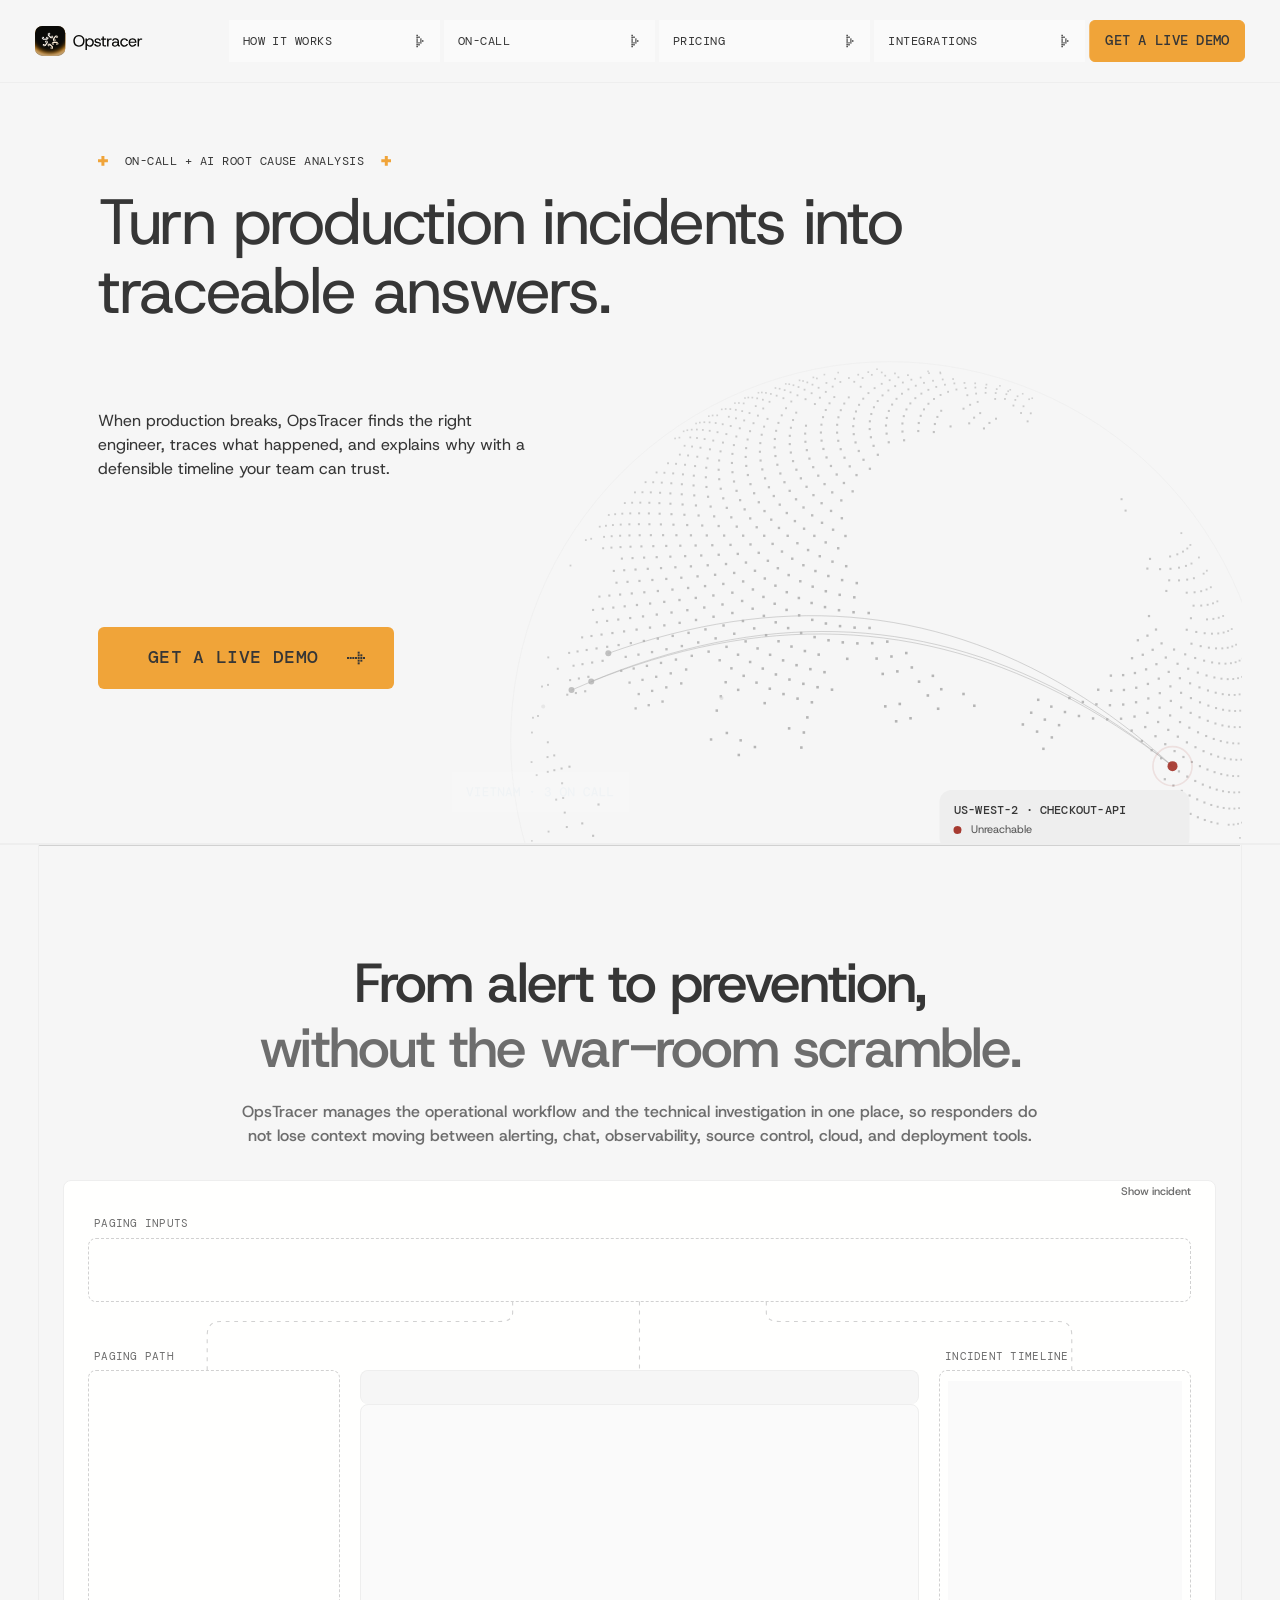
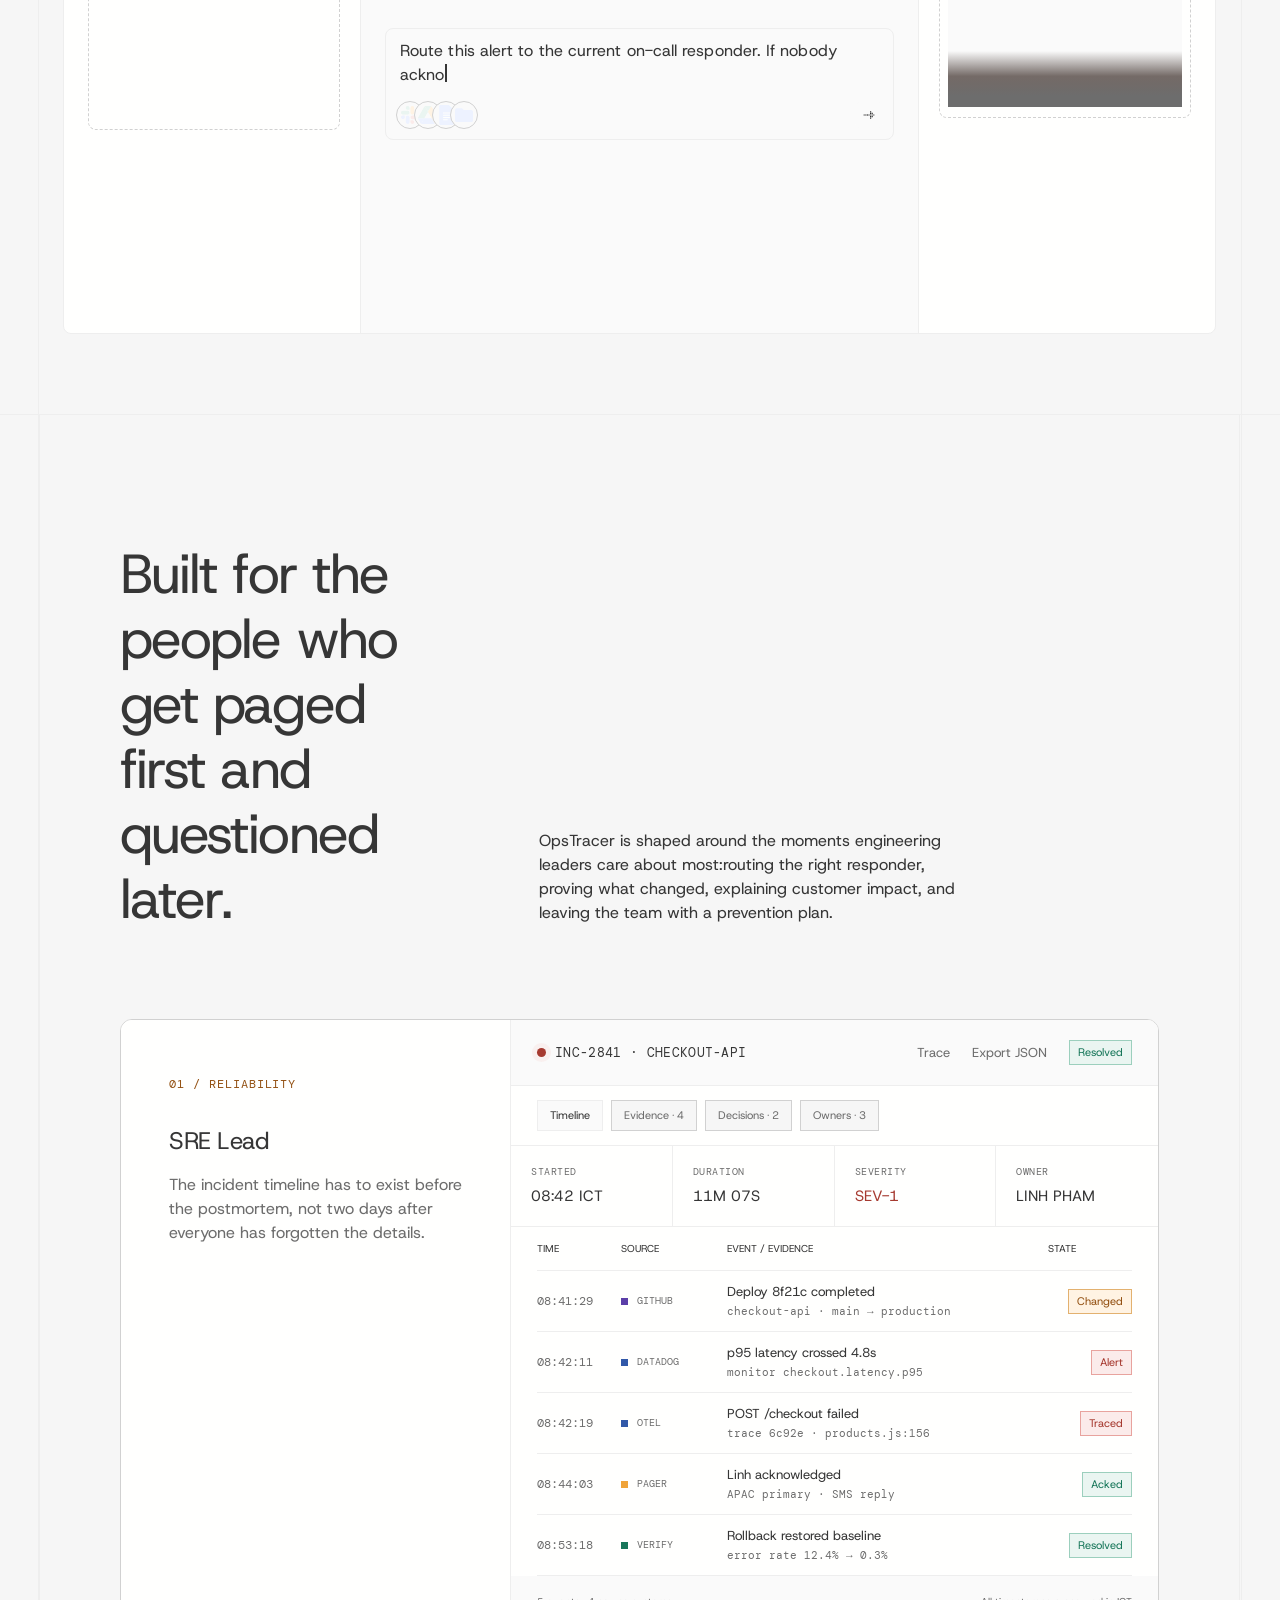
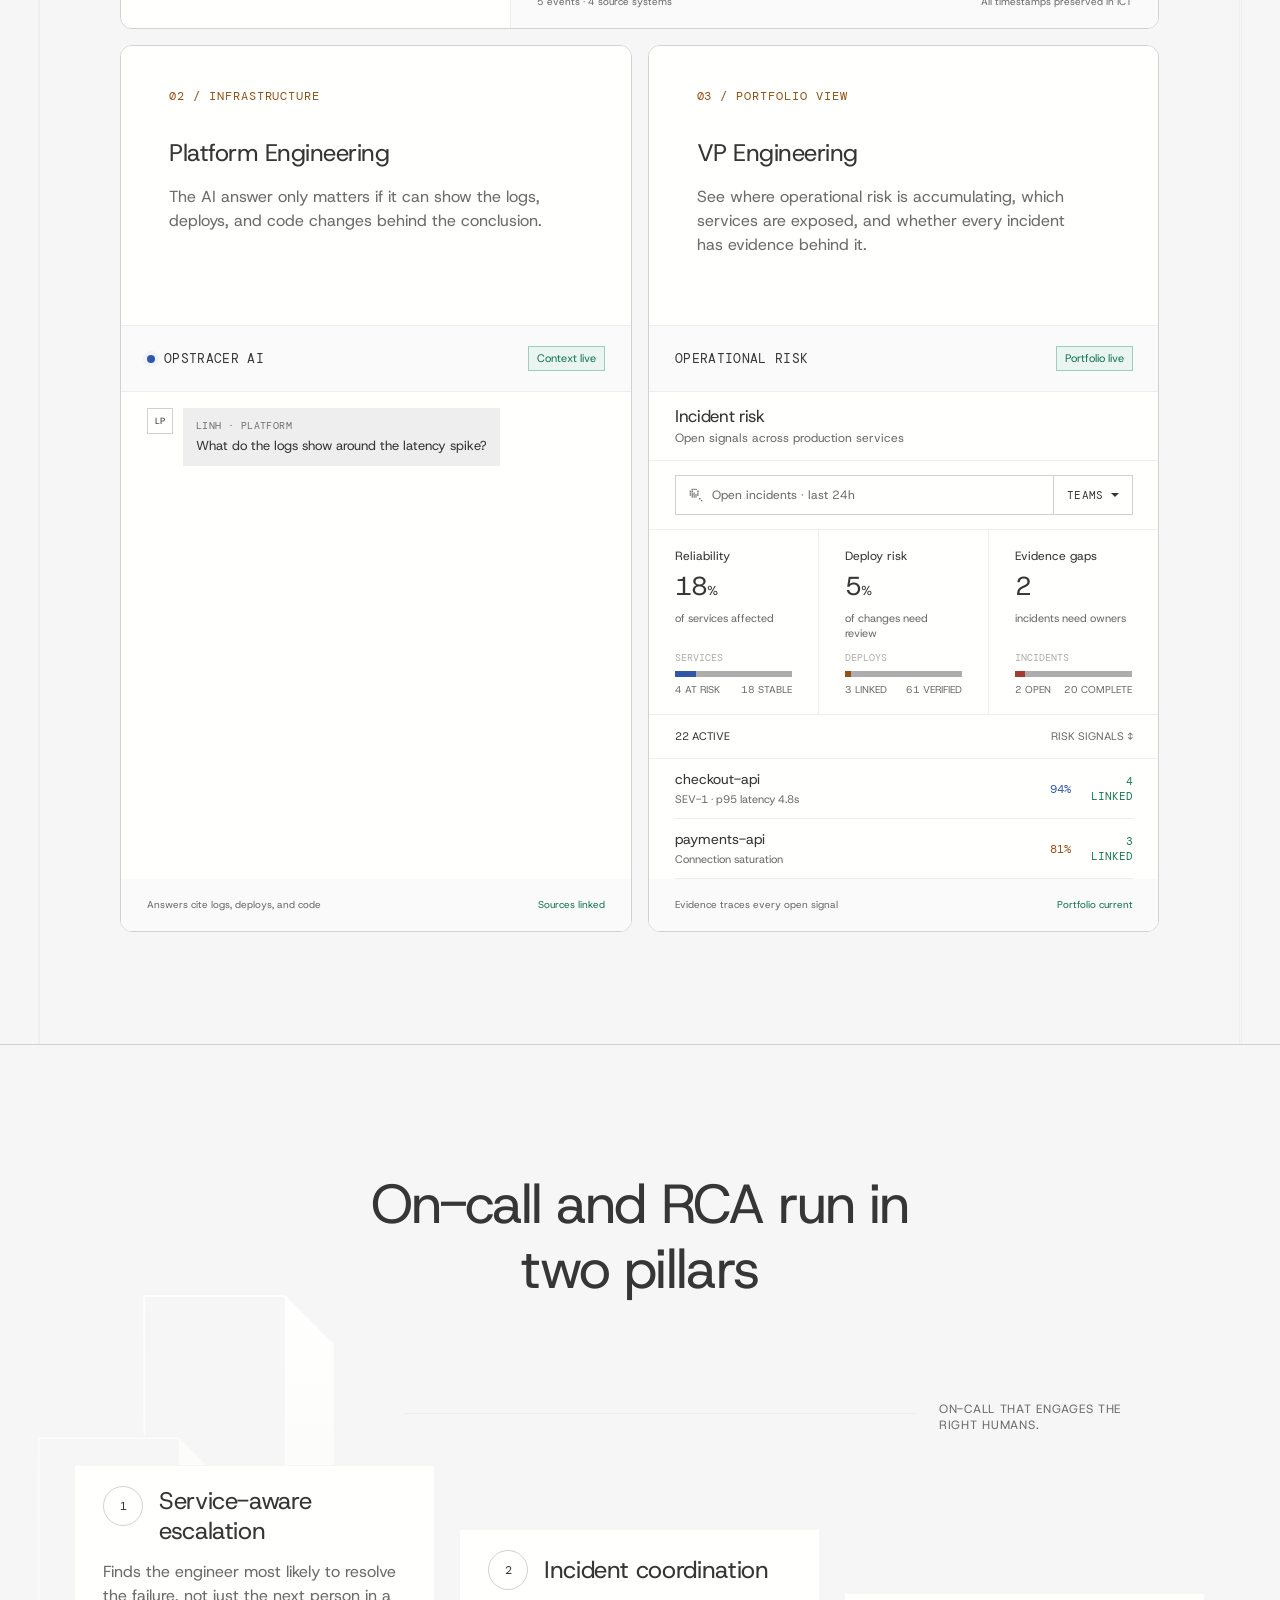
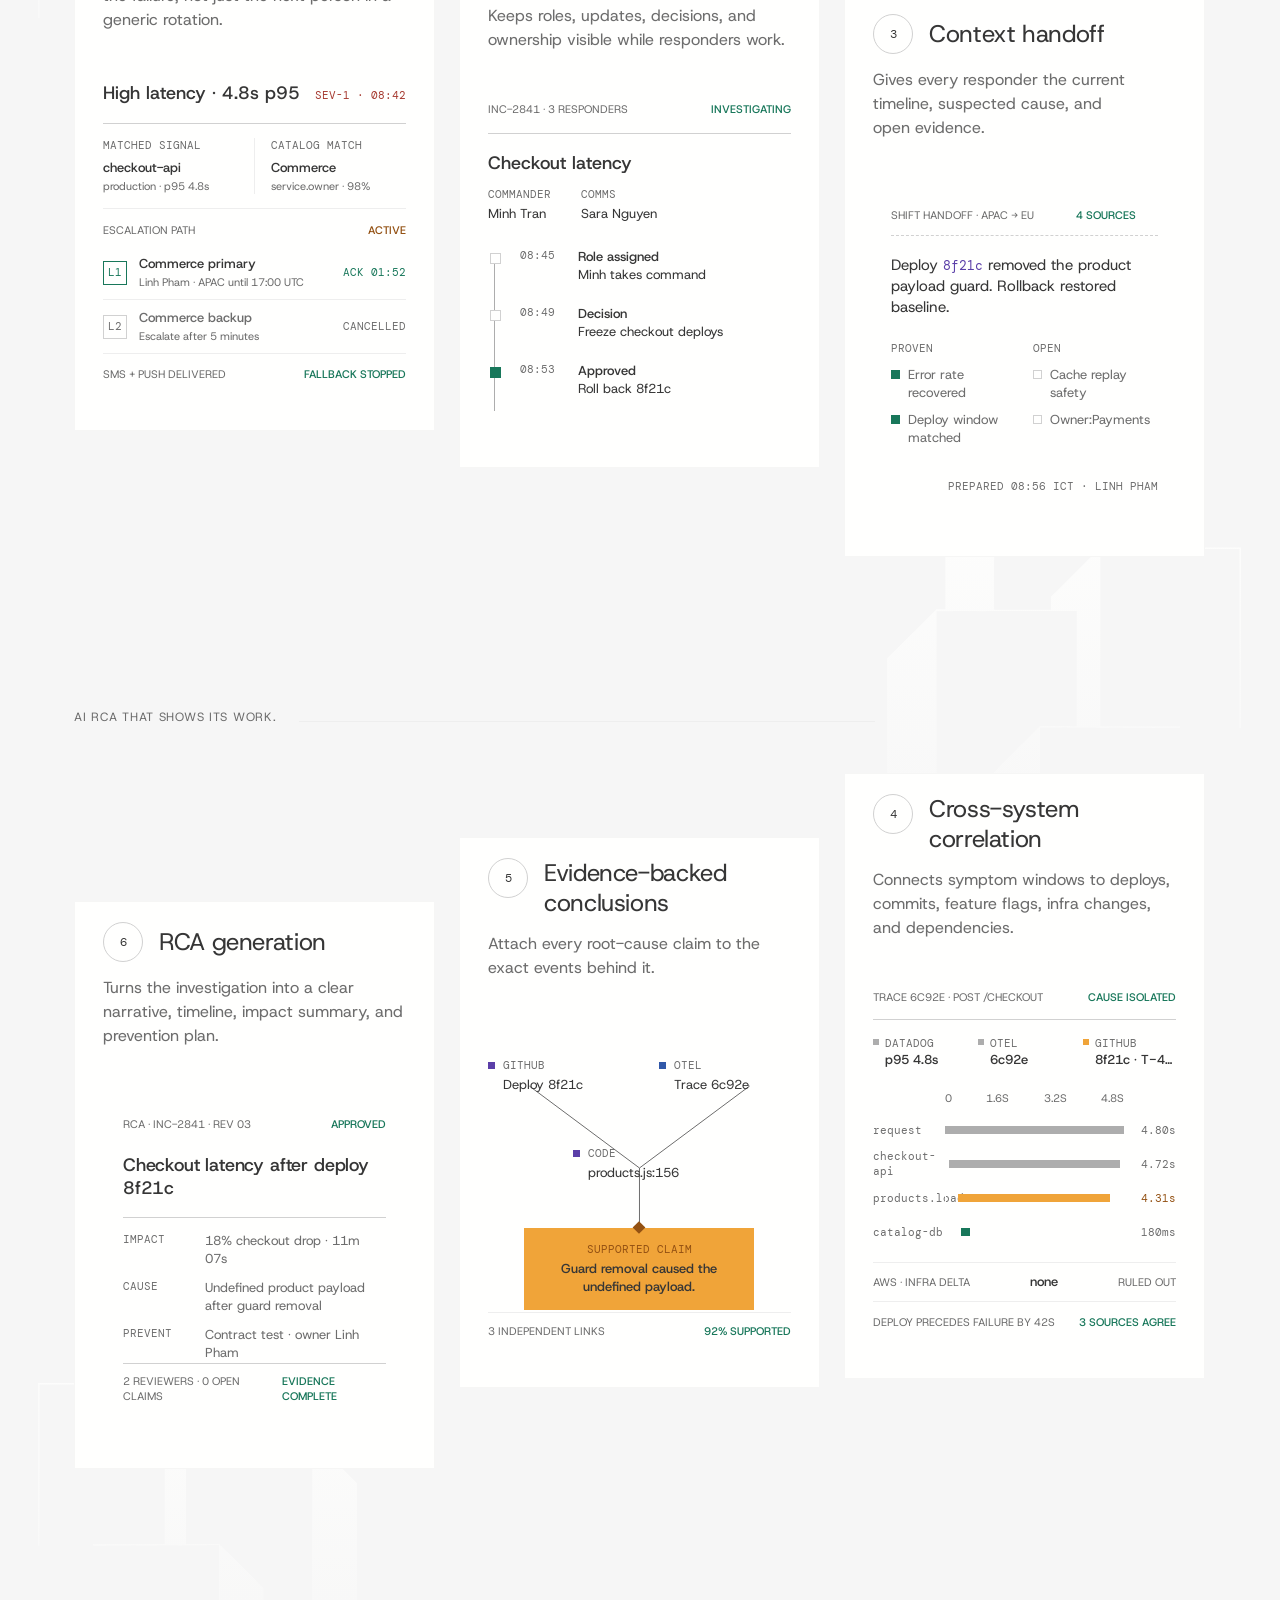
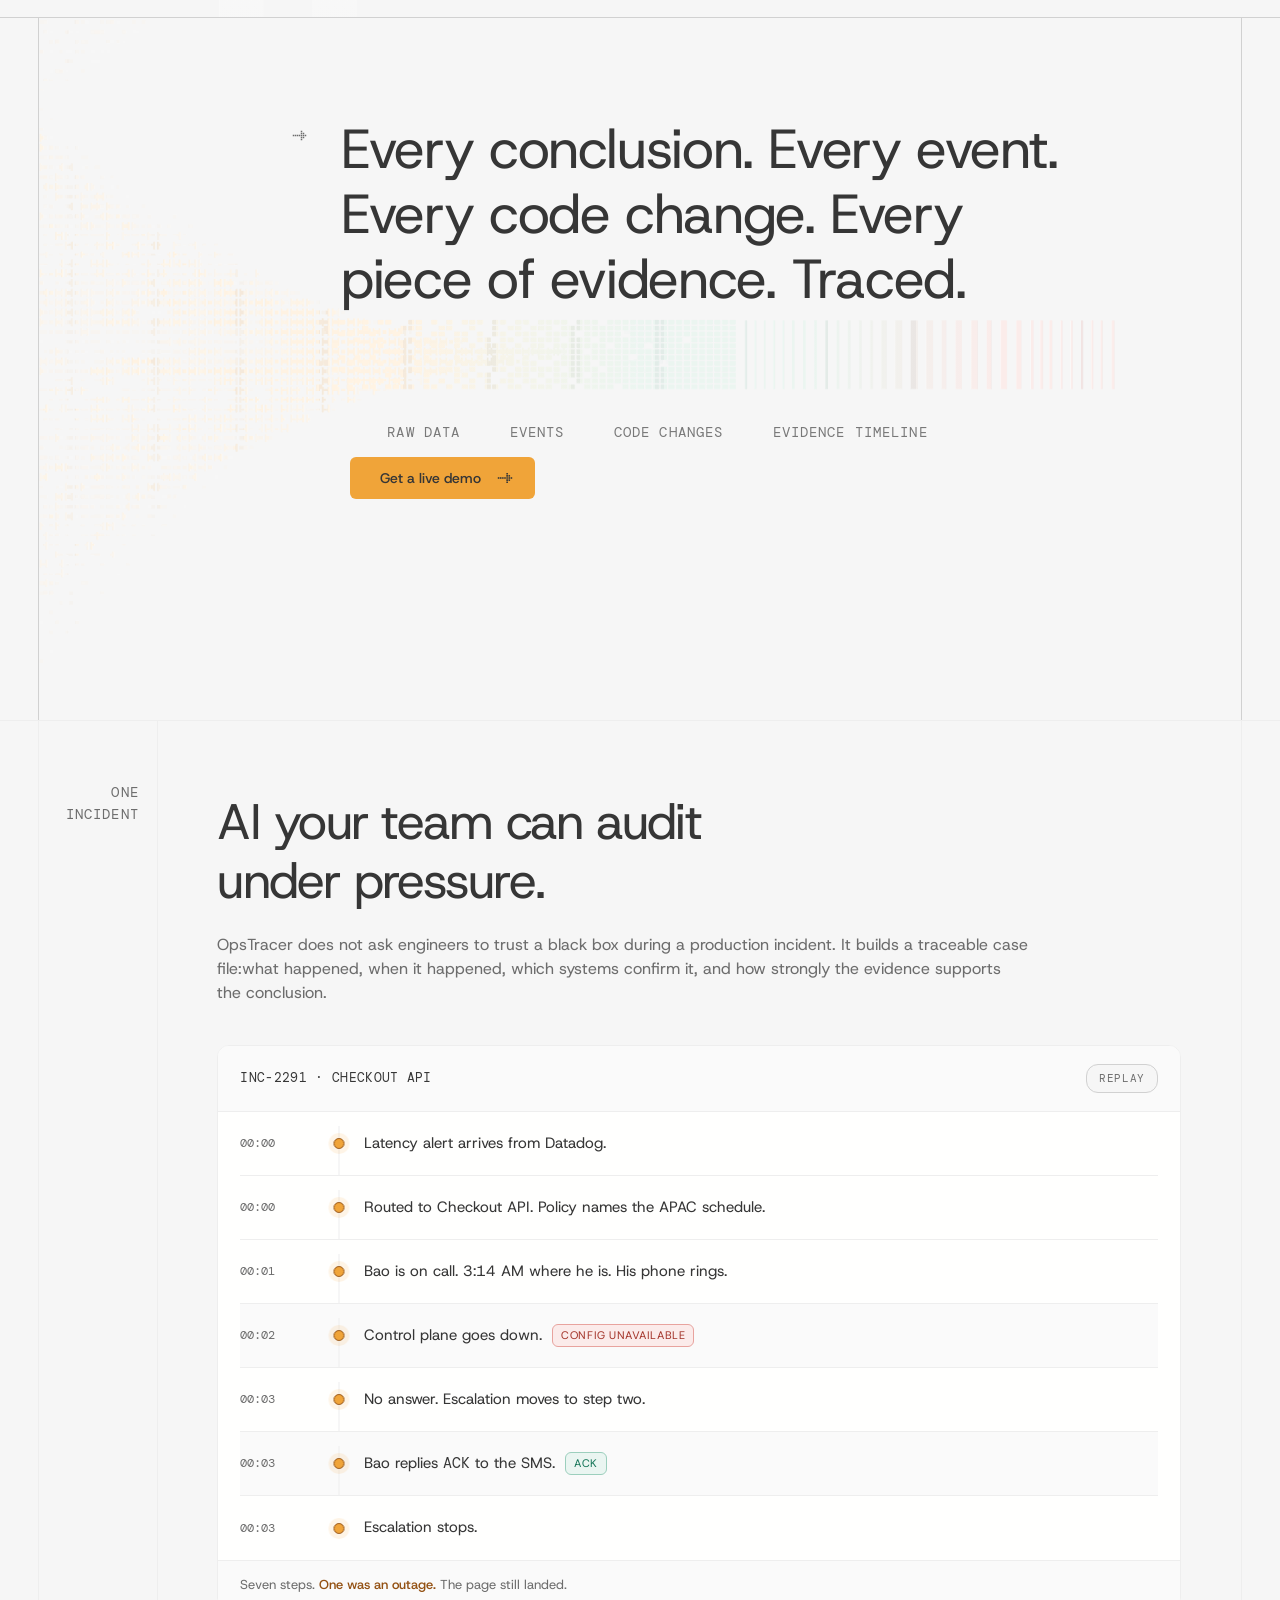
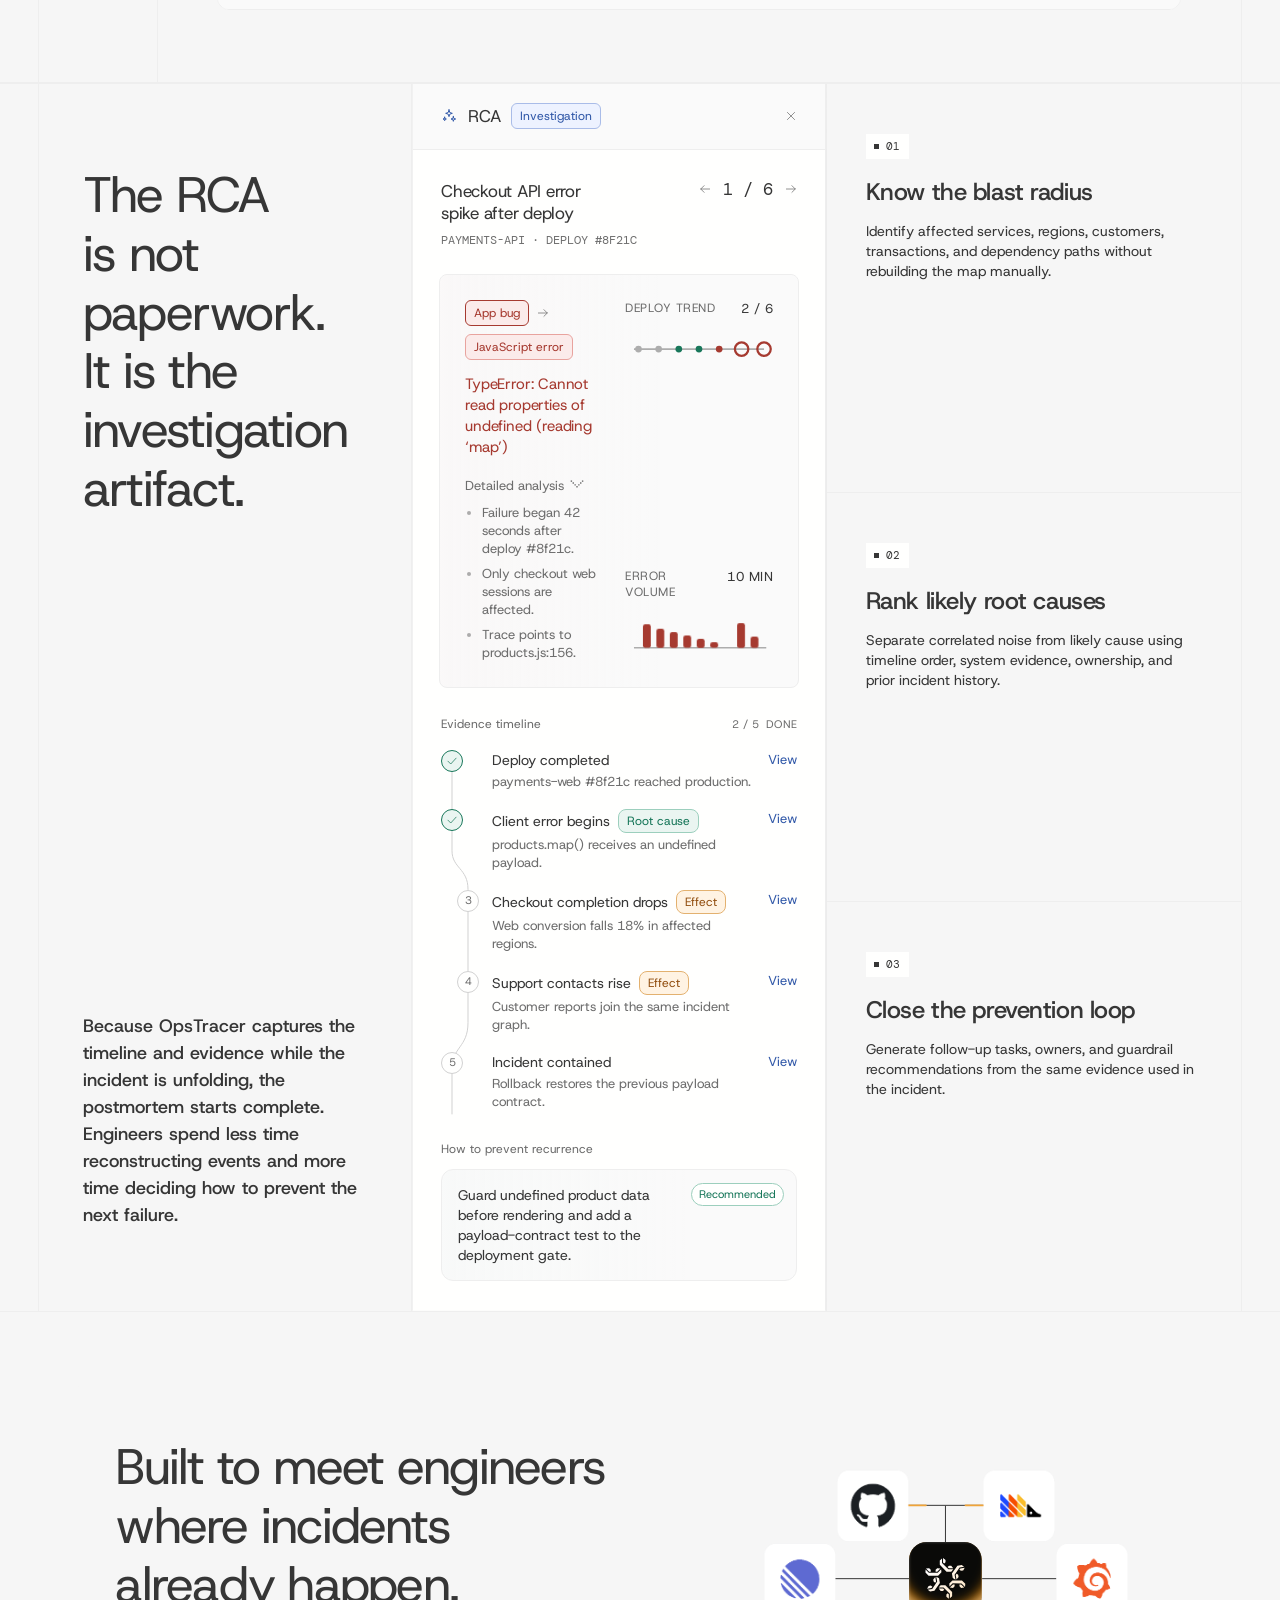
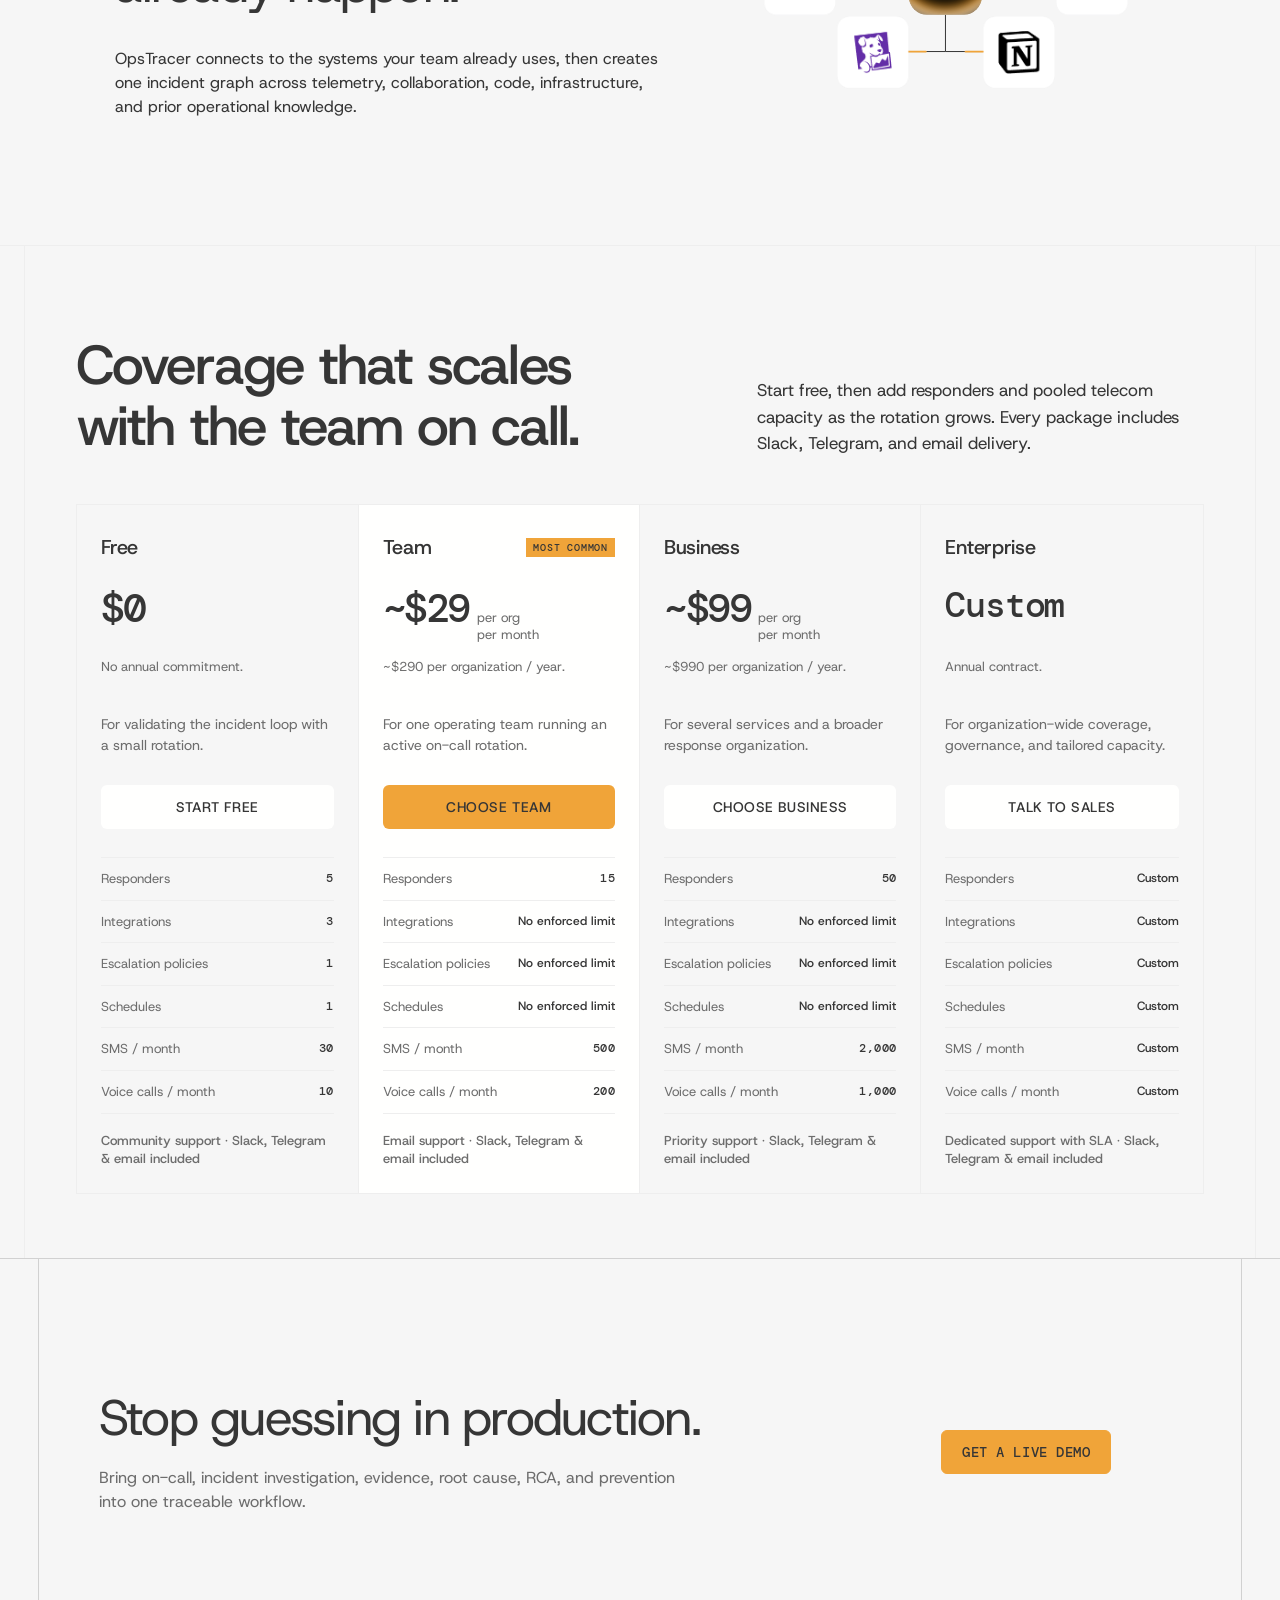
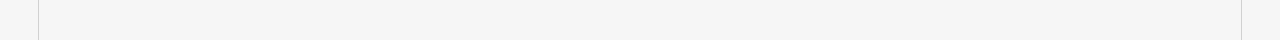
==== index.html @ dfcb4311 "apply new design system for landing page" ====
<!doctype html>
<html lang="en" data-theme="light">

<head>
  <meta charset="utf-8">
  <meta name="viewport" content="width=device-width, initial-scale=1">
  <title>OpsTracer — The page gets through</title>
  <meta name="description"
    content="On-call paging that keeps working when your config, your dashboard, and your night shift don't. Acknowledge from the app, an SMS reply, or a keypress.">
  <meta name="color-scheme" content="light dark">
  <meta name="theme-color" content="#ECEBE5" media="(prefers-color-scheme:light)">
  <meta name="theme-color" content="#fffffe" media="(prefers-color-scheme: dark)">
  <meta property="og:type" content="website">
  <meta property="og:title" content="OpsTracer — The page gets through">
  <meta property="og:description"
    content="On-call paging that keeps working when your config, your dashboard, and your night shift don't.">
  <meta name="twitter:card" content="summary_large_image">
  <link rel="icon" href="favicon.ico" sizes="any">
  <link rel="icon" type="image/png" sizes="32x32" href="assets/favicon-32.png">
  <link rel="icon" type="image/png" sizes="16x16" href="assets/favicon-16.png">
  <link rel="apple-touch-icon" sizes="180x180" href="assets/favicon-180.png">
  <style>
    /* ============ tokens — dark is the native theme, light is the swap ============ */
    :root {
      --bg:#fafafa;
      --bg-2:#f6f6f6;
      --surf:#fffffe;
      --surf-2:#fafafa;
      --ink:#363636;
      --ink-2:#6d6d6d;
      --muted:#6d6d6d;
      --line:#eeeeee;
      --line-2:#eeeeee;
      --accent: #f0a439;
      --accent-ink:#171411;
      --accent-dim:#fff3e3;
      --sig:#18775a;
      --sig-dim:#eaf5f1;
      --crit:#a63a30;
      --crit-dim:#fbebea;
      --code:#fafafa;
      --globe-dot:#adadad;
      --glow:rgba(240, 164, 57, .12);
      --grid-blue:#edf2ff;
      --grid-navy:#363636;
      --grid-ice:#6d6d6d;
      --grid-slate:#6d6d6d;
      --grid-slate-2:#d1d1d1;
      --grid-paper:#363636;
      --grid-cut: 0px;
    }

    @media (prefers-color-scheme: dark) {
      :root:not([data-theme="light"]) {
        --bg:#fffffe;
        --bg-2:#fffffe;
        --surf:#fffffe;
        --surf-2:#fffffe;
        --ink:#363636;
        --ink-2:#6d6d6d;
        --muted:#6d6d6d;
        --line:#d1d1d1;
        --line-2:#d1d1d1;
        --accent: #f0a439;
        --accent-ink:#363636;
        --accent-dim:#fffffe;
        --sig:#18775a;
        --sig-dim:#fffffe;
        --crit:#a63a30;
        --crit-dim:#fffffe;
        --code:#fffffe;
        --globe-dot:#adadad;
        --glow:rgba(240, 164, 57, .12);
      }
    }

    :root[data-theme="dark"] {
      --bg:#fffffe;
      --bg-2:#fffffe;
      --surf:#fffffe;
      --surf-2:#fffffe;
      --ink:#363636;
      --ink-2:#6d6d6d;
      --muted:#6d6d6d;
      --line:#d1d1d1;
      --line-2:#d1d1d1;
      --accent: #f0a439;
      --accent-ink:#363636;
      --accent-dim:#fffffe;
      --sig:#18775a;
      --sig-dim:#fffffe;
      --crit:#a63a30;
      --crit-dim:#fffffe;
      --code:#fffffe;
      --globe-dot:#adadad;
      --glow:rgba(240, 164, 57, .12);
    }

    * {
      box-sizing: border-box
    }

    body {
      margin: 0;
      background: var(--bg);
      color: var(--ink);
      font-family: "IBM Plex Sans", -apple-system, "Segoe UI", Helvetica, Arial, sans-serif;
      font-size: 16.5px;
      line-height: 1.6;
      -webkit-font-smoothing: antialiased
    }

    h1,
    h2,
    h3 {
      font-family: Chivo, "Helvetica Neue", Arial, sans-serif;
      margin: 0;
      text-wrap: balance
    }

    h1 {
      font-weight: 900;
      font-size: clamp(36px, 5.1vw, 62px);
      line-height: 1;
      letter-spacing: -.032em
    }

    h2 {
      font-weight: 900;
      font-size: clamp(27px, 3.7vw, 40px);
      line-height: 1.06;
      letter-spacing: -.027em
    }

    h3 {
      font-weight: 700;
      font-size: 16.5px;
      letter-spacing: -.01em
    }

    p {
      margin: 0
    }

    .mono {
      font-family: "IBM Plex Mono", ui-monospace, Menlo, monospace
    }

    .lab {
      font-family: "IBM Plex Mono", ui-monospace, monospace;
      font-size: 10.5px;
      font-weight: 500;
      letter-spacing: .16em;
      text-transform: uppercase;
      color: var(--muted)
    }

    .shell {
      max-width: 1180px;
      margin: 0 auto;
      padding: 0 24px
    }

    /* ---------- nav ---------- */
    nav {
      border-bottom: 1px solid var(--line);
      background: var(--bg)
    }

    .navin {
      display: flex;
      align-items: flex-start;
      gap: 4px;
      height: 82px;
      max-width: none;
      padding: 20px clamp(24px, 2.7vw, 52px)
    }

    .brand {
      display: flex;
      align-items: center;
      flex: 0 0 clamp(190px, 14.7vw, 282px);
      min-height: 42px
    }

    .brand-logo {
      display: block;
      width: 108px;
      height: auto
    }

    .navlinks {
      display: flex;
      flex: 1;
      gap: 4px;
      margin: 0
    }

    .navlinks a {
      display: flex;
      align-items: center;
      justify-content: space-between;
      height: 42px;
      flex: 1;
      padding: 0 14px;
      background: var(--surf-2);
      color: var(--ink-2);
      text-decoration: none;
      font-family: "IBM Plex Mono", monospace;
      font-size: 11px;
      letter-spacing: .02em;
      text-transform: uppercase
    }

    .navlinks a::after {
      content: "";
      font-size: 9px;
      color: var(--ink)
    }

    .navlinks a:hover {
      background: var(--line-2);
      color: var(--ink)
    }

    .navcta {
      margin-left: 0;
      display: flex;
      gap: 4px;
      align-items: flex-start
    }

    .navcta .btn {
      height: 42px;
      display: flex;
      align-items: center;
      justify-content: center;
      border-radius: 6px;
      font-family: "IBM Plex Mono", monospace;
      font-size: 11px;
      text-transform: uppercase;
      padding-inline: 22px
    }

    .btn {
      display: inline-block;
      font-family: Chivo, sans-serif;
      font-weight: 700;
      font-size: 14.5px;
      padding: 11px 20px;
      border-radius: 6px;
      text-decoration: none;
      background: var(--grid-blue);
      color: var(--grid-paper);
      border: 1px solid var(--grid-blue);
      cursor: pointer;
      clip-path: polygon(0 0, 100% 0, 100% calc(100% - var(--grid-cut)), calc(100% - var(--grid-cut)) 100%, 0 100%);
      transition: transform .22s cubic-bezier(.22, 1, .36, 1), filter .22s cubic-bezier(.22, 1, .36, 1)
    }

    .btn.sm {
      padding: 8px 15px;
      font-size: 13.5px
    }

    .btn.ghost {
      background: transparent;
      color: var(--ink);
      border: 1px solid var(--line-2)
    }

    .btn.ghost:hover {
      border-color: var(--ink)
    }

    .btn:hover {
      opacity: 1;
      filter: brightness(1.08);
      transform: translateY(-2px)
    }

    a:focus-visible,
    button:focus-visible {
      outline: 2px solid var(--accent);
      outline-offset: 3px
    }

    /* ---------- rail ---------- */
    .sec {
      display: grid;
      grid-template-columns: 104px 1fr;
      max-width: 1180px;
      margin: 0 auto;
      padding: 0 24px
    }

    .rail {
      border-right: 1px solid var(--line);
      position: relative
    }

    .rail .mk {
      position: sticky;
      top: 22px;
      padding: 60px 18px 0 0;
      text-align: right;
      font-family: "IBM Plex Mono", monospace;
      font-size: 11px;
      letter-spacing: .12em;
      color: var(--muted)
    }

    .rail .mk b {
      display: block;
      color: #935113;
      font-weight: 600;
      font-size: 13px;
      margin-bottom: 3px
    }

    .body {
      padding: 58px 0 58px 40px;
      min-width: 0
    }

    .body.tall {
      padding-top: 80px;
      padding-bottom: 80px
    }

    .line1 {
      font-size: 18px;
      color: var(--ink-2);
      max-width: 48ch;
      margin-top: 14px
    }

    .statement {
      font-family: Chivo, sans-serif;
      font-weight: 700;
      font-size: clamp(19px, 2.1vw, 24px);
      line-height: 1.35;
      letter-spacing: -.014em;
      color: var(--ink-2);
      max-width: 44ch;
      margin-top: 22px
    }

    /* ---------- hero ---------- */
    .hero {
      border-bottom: 1px solid var(--line);
      background: var(--bg);
      overflow: hidden
    }

    .heroin {
      position: relative;
      display: block;
      width: 94%;
      max-width: 1800px;
      height: clamp(760px, 53.65vw, 1030px);
      margin: 0 auto;
      padding: 0;
      overflow: hidden
    }

    .hero-copy {
      position: relative;
      z-index: 4;
      padding: clamp(64px, 5.45vw, 105px) clamp(40px, 4.65vw, 89px)
    }

    .eyebrow {
      display: flex;
      align-items: center;
      gap: 17px;
      margin: 0 0 18px;
      font-family: "IBM Plex Mono", monospace;
      font-size: 14px;
      letter-spacing: .08em;
      text-transform: uppercase;
      color: var(--ink-2)
    }

    .eyebrow::before,
    .eyebrow::after {
      content: "";
      width: 10px;
      height: 10px;
      flex: none;
      background: var(--accent);
      clip-path: polygon(35% 0, 65% 0, 65% 35%, 100% 35%, 100% 65%, 65% 65%, 65% 100%, 35% 100%, 35% 65%, 0 65%, 0 35%, 35% 35%)
    }

    .hero h1 {
      max-width: 980px;
      margin: 0;
      font-family: "IBM Plex Sans", sans-serif;
      font-weight: 400;
      font-size: clamp(48px, 3.75vw, 72px);
      line-height: 1.15;
      letter-spacing: -.035em;
      text-wrap: balance
    }

    .hero h1 span {
      display: block
    }

    .hero .sub {
      max-width: 440px;
      margin-top: 84px;
      font-size: 16px;
      line-height: 24px;
      color: var(--ink)
    }

    .hero .acts {
      display: flex;
      flex-wrap: wrap;
      gap: 12px;
      margin-top: 146px
    }

    .hero .acts .btn {
      position: relative;
      min-width: 296px;
      padding: 18px 50px;
      background: var(--grid-blue);
      color: var(--grid-paper);
      border: 0;
      border-radius: 6px;
      font-family: "IBM Plex Sans", sans-serif;
      font-size: 18px;
      font-weight: 500;
      text-align: left;
      clip-path: none}

    .hero .acts .btn::after {
      content: "";
      position: absolute;
      right: 28px;
      font-size: 25px;
      font-weight: 400;
      line-height: 1
    }

    .hero .fine {
      display: none
    }

    /* ---------- hero globe ---------- */
    .globewrap {
      position: absolute;
      z-index: 2;
      right: -70px;
      bottom: -320px;
      display: block;
      width: min(66vw, 1080px)
    }

    .globebox {
      position: relative;
      width: 100%;
      max-width: none;
      aspect-ratio: 1
    }

    #globe {
      width: 100%;
      height: 100%;
      display: block
    }

    .gtip {
      position: absolute;
      z-index: 2;
      transform: translate(-93%, 40%);
      pointer-events: none;
      width: 250px;
      opacity: 0;
      transition: opacity .35s cubic-bezier(.25, 1, .5, 1)
    }

    .gtip.show {
      opacity: 1
    }

    .incident-card {
      width: 250px;
      height: 60px;
      display: flex;
      flex-direction: column;
      justify-content: center;
      gap: 5px;
      padding: 8px 22px 8px 14px;
      background:#fffffe;
      color:#363636;
      clip-path: none; border-radius:12px}

    .incident-name {
      overflow: hidden;
      text-overflow: ellipsis;
      white-space: nowrap;
      font-family: "IBM Plex Mono", monospace;
      font-size: 12px;
      font-weight: 500;
      letter-spacing: .015em;
      line-height: 1.25;
      color:#363636
    }

    .incident-status {
      display: flex;
      align-items: center;
      gap: 9px;
      min-width: 0;
      font-family: "IBM Plex Sans", sans-serif;
      font-size: 11px;
      line-height: 1.25;
      color:rgba(54, 54, 54, .82)
    }

    .incident-dot {
      width: 8px;
      height: 8px;
      border-radius: 50%;
      flex: none;
      background: var(--crit);
      box-shadow:0 0 0 2px rgba(238, 238, 238, .92);
      transition: background .3s cubic-bezier(.25, 1, .5, 1)
    }

    .gtip[data-s="page"] .incident-dot,
    .gtip[data-s="fix"] .incident-dot {
      background: var(--accent)
    }

    .gtip[data-s="ack"] .incident-dot,
    .gtip[data-s="ok"] .incident-dot {
      background: var(--sig)
    }

    .gchip {
      position: absolute;
      z-index: 2;
      transform: translate(-78%, 235%);
      pointer-events: none;
      width: 177px;
      opacity: 0;
      transition: opacity .35s ease
    }

    .gchip.show {
      opacity: 1
    }

    .gperson {
      position: absolute;
      z-index: 3;
      transform: translate(-91%, -136%);
      pointer-events: none;
      width: 220px;
      opacity: 0;
      transition: opacity .35s ease
    }

    .gperson.show {
      opacity: 1
    }

    .globe-label img {
      display: block;
      width: 100%;
      height: auto
    }

    .person-card {
      position: relative;
      width: 220px;
      height: 60px;
      display: flex;
      align-items: center;
      gap: 10px;
      padding: 8px 16px 8px 10px;
      background:#f6f6f6;
      color:#363636;
      clip-path: none; border-radius:12px}

    .person-avatar {
      position: relative;
      width: 44px;
      height: 44px;
      border-radius: 50%;
      display: grid;
      place-items: center;
      flex: none;
      background:#f6f6f6;
      color:#363636;
      font-family: "IBM Plex Sans", sans-serif;
      font-size: 16px;
      font-weight: 600
    }

    .person-avatar::after {
      content: "";
      position: absolute;
      right: 0;
      bottom: 0;
      width: 8px;
      height: 8px;
      border-radius: 50%;
      background:#18775a;
      border:2px solid #eeeeee
    }

    .gperson[data-state="miss"] .person-avatar::after {
      background:#f6f6f6
    }

    .gperson[data-state="send"] .person-avatar::after {
      background:#f0a439
    }

    .gperson[data-state="ack"] .person-avatar::after {
      background:#18775a
    }

    .gperson[data-state="fix"] .person-avatar::after {
      background:#f0a439
    }

    .gperson[data-state="resolved"] .person-avatar::after {
      background:#18775a
    }

    .person-info {
      min-width: 0;
      display: flex;
      flex-direction: column;
      gap: 1px;
      line-height: 1.22
    }

    .person-info b {
      overflow: hidden;
      text-overflow: ellipsis;
      font-family: "IBM Plex Sans", sans-serif;
      font-size: 14px;
      font-weight: 600;
      white-space: nowrap;
      color:#363636
    }

    .person-info em {
      overflow: hidden;
      text-overflow: ellipsis;
      font-family: "IBM Plex Sans", sans-serif;
      font-size: 11px;
      font-style: normal;
      white-space: nowrap;
      color:rgba(54, 54, 54, .82)
    }

    .gfix {
      position: absolute;
      z-index: 4;
      transform: translate(-50%, -150%);
      pointer-events: none;
      width: 218px;
      opacity: 0;
      transition: opacity .35s cubic-bezier(.25, 1, .5, 1)
    }

    .gfix.show {
      opacity: 1
    }

    .fix-card {
      height: 54px;
      display: flex;
      align-items: center;
      gap: 10px;
      padding: 7px 14px 7px 8px;
      background:#fffffe;
      color:#363636;
      border:1px solid rgba(238, 238, 238, .22);
      clip-path: none; border-radius:12px}

    .fix-mark {
      width: 38px;
      height: 38px;
      display: grid;
      place-items: center;
      flex: none;
      background:#fafafa;
      color:#363636;
      font-family: "IBM Plex Mono", monospace;
      font-size: 11px;
      font-weight: 600
    }

    .fix-mark svg {
      display: block;
      width: 16px;
      height: 16px;
      fill: currentColor
    }

    .fix-info {
      min-width: 0;
      display: flex;
      flex-direction: column;
      gap: 2px;
      line-height: 1.15
    }

    .fix-info b,
    .fix-info em {
      overflow: hidden;
      text-overflow: ellipsis;
      white-space: nowrap
    }

    .fix-info b {
      font-family: "IBM Plex Mono", monospace;
      font-size: 10.5px;
      font-weight: 600;
      color:#363636
    }

    .fix-info em {
      font-family: "IBM Plex Sans", sans-serif;
      font-size: 10.5px;
      font-style: normal;
      color:rgba(54, 54, 54, .76)
    }

    .gfix[data-state="done"] .fix-mark {
      background: var(--sig);
      color:#363636
    }

    .gstrip {
      width: 100%;
      max-width: 660px;
      display: none;
      align-items: center;
      gap: 10px;
      border-top: 1px solid var(--line);
      padding-top: 13px;
      font-family: "IBM Plex Mono", monospace;
      font-size: 12.5px;
      color: var(--muted);
      line-height: 1.5
    }

    .gstrip::before {
      content: "";
      width: 7px;
      height: 7px;
      border-radius: 50%;
      background: var(--muted);
      flex: none;
      transition: background .3s ease
    }

    .gstrip[data-s="down"]::before {
      background: var(--crit)
    }

    .gstrip[data-s="page"]::before,
    .gstrip[data-s="fix"]::before {
      background: var(--accent)
    }

    .gstrip[data-s="ack"]::before,
    .gstrip[data-s="ok"]::before {
      background: var(--sig)
    }

    .gstrip b {
      color: var(--ink);
      font-weight: 600
    }

    /* ---------- panels ---------- */
    .card {
      background: var(--surf);
      border: 1px solid var(--line-2);
      border-radius: 12px;
      overflow: hidden;
      clip-path: polygon(0 0, 100% 0, 100% calc(100% - var(--grid-cut)), calc(100% - var(--grid-cut)) 100%, 0 100%)
    }

    .card-bar {
      display: flex;
      align-items: center;
      gap: 9px;
      padding: 10px 14px;
      border-bottom: 1px solid var(--line);
      background: var(--surf-2)
    }

    .card-bar .t {
      font-family: "IBM Plex Mono", monospace;
      font-size: 11.5px;
      color: var(--muted);
      letter-spacing: .06em
    }

    .pill {
      font-family: "IBM Plex Mono", monospace;
      font-size: 10.5px;
      font-weight: 600;
      letter-spacing: .1em;
      text-transform: uppercase;
      padding: 3px 8px;
      border-radius: 2px
    }

    .pill.ack {
      background: var(--sig-dim);
      color: var(--sig)
    }

    .pill.fire {
      background: var(--crit-dim);
      color: var(--crit)
    }

    .pill.hold {
      background: var(--accent-dim);
      color: #935113
    }

    .card-b {
      padding: 16px 18px;
      display: flex;
      flex-direction: column;
      gap: 14px
    }

    .inc-title {
      font-family: Chivo, sans-serif;
      font-weight: 700;
      font-size: 19px;
      letter-spacing: -.015em
    }

    .tags {
      display: flex;
      flex-wrap: wrap;
      gap: 6px
    }

    .tag {
      font-family: "IBM Plex Mono", monospace;
      font-size: 10.5px;
      padding: 2px 8px;
      border-radius: 999px;
      border: 1px solid var(--line-2);
      color: var(--muted)
    }

    .tag.p1 {
      border-color: var(--crit);
      color: var(--crit)
    }

    .kv {
      display: grid;
      grid-template-columns: auto 1fr;
      gap: 5px 16px;
      font-size: 14px
    }

    .kv .k {
      font-family: "IBM Plex Mono", monospace;
      font-size: 11px;
      letter-spacing: .09em;
      text-transform: uppercase;
      color: var(--muted);
      padding-top: 2px
    }

    .kv .v {
      color: var(--ink-2)
    }

    .log {
      border-top: 1px solid var(--line);
      padding-top: 12px;
      display: flex;
      flex-direction: column;
      gap: 8px
    }

    .log div {
      display: grid;
      grid-template-columns: 46px 1fr;
      gap: 12px;
      font-size: 13.5px;
      color: var(--ink-2)
    }

    .log .tm {
      font-family: "IBM Plex Mono", monospace;
      color: var(--muted);
      font-variant-numeric: tabular-nums
    }

    .log .now {
      color: var(--ink)
    }

    /* ---------- timeline ---------- */
    .tlwrap {
      margin-top: 28px;
      background: var(--surf);
      border: 1px solid var(--line-2);
      border-radius: 5px
    }

    .tlhead {
      display: flex;
      align-items: center;
      gap: 12px;
      padding: 11px 18px;
      border-bottom: 1px solid var(--line);
      background: var(--surf-2);
      flex-wrap: wrap
    }

    .tlhead .t {
      font-family: "IBM Plex Mono", monospace;
      font-size: 11.5px;
      letter-spacing: .1em;
      text-transform: uppercase;
      color: var(--muted)
    }

    #replay {
      margin-left: auto;
      font-family: "IBM Plex Mono", monospace;
      font-size: 11px;
      letter-spacing: .1em;
      text-transform: uppercase;
      background: transparent;
      border: 1px solid var(--line-2);
      color: var(--ink-2);
      padding: 5px 11px;
      border-radius: 2px;
      cursor: pointer
    }

    #replay:hover {
      border-color: #935113;
      color: #935113
    }

    .steps {
      padding: 8px 0 12px
    }

    .step {
      display: grid;
      grid-template-columns: 60px 22px 1fr;
      gap: 0 14px;
      align-items: start;
      padding: 10px 20px
    }

    .step .tm {
      font-family: "IBM Plex Mono", monospace;
      font-size: 12.5px;
      color: var(--muted);
      font-variant-numeric: tabular-nums;
      padding-top: 1px
    }

    .step .gut {
      position: relative;
      height: 100%
    }

    .step .gut::before {
      content: "";
      position: absolute;
      left: 50%;
      top: 14px;
      bottom: -10px;
      width: 1px;
      background: var(--line-2);
      transform: translateX(-50%)
    }

    .step:last-child .gut::before {
      display: none
    }

    .step .gut::after {
      content: "";
      position: absolute;
      left: 50%;
      top: 5px;
      width: 9px;
      height: 9px;
      border-radius: 50%;
      transform: translateX(-50%);
      background: var(--bg);
      border: 1.5px solid var(--line-2);
      transition: background .25s ease, border-color .25s ease, box-shadow .25s ease
    }

    .step .tx {
      font-size: 15.5px;
      color: var(--ink-2);
      transition: color .25s ease
    }

    .step.lit .gut::after {
      background: var(--accent);
      border-color: #935113;
      box-shadow: 0 0 0 4px var(--glow)
    }

    .step.lit .tx {
      color: var(--ink)
    }

    .step.beat {
      background: var(--surf-2)
    }

    .step.beat .tx {
      color: var(--ink)
    }

    .step .chip {
      display: inline-block;
      margin-left: 8px;
      font-family: "IBM Plex Mono", monospace;
      font-size: 10px;
      font-weight: 600;
      letter-spacing: .1em;
      text-transform: uppercase;
      padding: 2px 7px;
      border-radius: 2px;
      background: var(--crit-dim);
      color: var(--crit);
      vertical-align: 1px;
      white-space: nowrap
    }

    .step .chip.ok {
      background: var(--sig-dim);
      color: var(--sig)
    }

    .tlfoot {
      border-top: 1px solid var(--line);
      padding: 12px 20px;
      font-family: "IBM Plex Mono", monospace;
      font-size: 12.5px;
      color: var(--muted)
    }

    .tlfoot b {
      color: #935113;
      font-weight: 600
    }

    /* ---------- position: three valid screens ---------- */
    .collage {
      display: grid;
      grid-template-columns: repeat(12, 1fr);
      gap: 0 32px;
      align-items: start;
      margin-top: 30px
    }

    .ghtag.plain {
      color: var(--muted);
      grid-column: 1/7;
      grid-row: 1;
      justify-self: start;
      transform: rotate(-1.2deg);
      margin-bottom: 18px
    }

    .ghtag.plain i {
      background: var(--muted)
    }

    .cleft {
      grid-column: 1/7;
      grid-row: 2;
      display: flex;
      flex-direction: column;
      gap: 26px
    }

    .cright {
      grid-column: 7/13;
      grid-row: 1/3;
      margin-top: 104px;
      box-shadow:0 14px 34px rgba(209, 209, 209, .22)
    }

    .cp {
      background: var(--surf);
      border: 1px solid var(--line-2);
      border-radius: 6px;
      overflow: hidden;
      box-shadow:0 6px 20px rgba(209, 209, 209, .12)
    }

    .cph {
      display: flex;
      align-items: center;
      gap: 9px;
      padding: 11px 16px;
      background: var(--surf-2);
      border-bottom: 1px solid var(--line-2)
    }

    .cph b {
      font-family: Chivo, sans-serif;
      font-weight: 700;
      font-size: 13.5px;
      color: var(--ink)
    }

    .cph span {
      margin-left: auto;
      font-family: "IBM Plex Mono", monospace;
      font-size: 11px;
      color: var(--muted)
    }

    /* rule rows */
    .rule {
      display: grid;
      grid-template-columns: 70px 1fr;
      gap: 14px;
      align-items: start;
      padding: 13px 16px;
      border-bottom: 1px solid var(--line)
    }

    .rule:last-child {
      border-bottom: 0
    }

    .kw {
      font-family: "IBM Plex Mono", monospace;
      font-size: 10px;
      font-weight: 600;
      letter-spacing: .09em;
      text-transform: uppercase;
      padding: 3px 7px;
      border-radius: 3px;
      text-align: center;
      background: var(--sig-dim);
      color: var(--sig)
    }

    .rule .cond {
      display: flex;
      flex-direction: column;
      gap: 6px;
      font-size: 13.5px;
      color: var(--ink-2);
      min-width: 0
    }

    .rule .cond .then {
      display: flex;
      flex-wrap: wrap;
      align-items: baseline;
      gap: 6px;
      font-family: "IBM Plex Mono", monospace;
      font-size: 11.5px;
      color: var(--muted)
    }

    .tok {
      font-family: "IBM Plex Mono", monospace;
      font-size: 12px;
      padding: 1px 6px;
      border-radius: 3px;
      background: var(--surf-2);
      border: 1px solid var(--line);
      color: var(--ink)
    }

    /* form-ish panel */
    .cpb {
      padding: 16px;
      display: flex;
      flex-direction: column;
      gap: 15px
    }

    .fld {
      display: flex;
      flex-direction: column;
      gap: 6px
    }

    .fld label {
      font-family: "IBM Plex Mono", monospace;
      font-size: 10px;
      letter-spacing: .11em;
      text-transform: uppercase;
      color: var(--muted)
    }

    .fld .inp {
      border: 1px solid var(--line-2);
      background: var(--bg-2);
      border-radius: 5px;
      padding: 9px 12px;
      font-size: 13.5px;
      color: var(--ink)
    }

    .fld .inp.sel {
      display: flex;
      align-items: center;
      justify-content: space-between;
      gap: 10px;
      color: var(--ink-2)
    }

    .fld .inp.sel::after {
      content: "";
      color: var(--muted);
      font-size: 14px;
      line-height: 1;
      margin-top: -5px
    }

    .chips {
      display: flex;
      flex-wrap: wrap;
      gap: 7px
    }

    .chipx {
      display: inline-flex;
      align-items: center;
      gap: 6px;
      border: 1px solid var(--line-2);
      background: var(--surf-2);
      border-radius: 999px;
      padding: 5px 11px;
      font-size: 12.5px;
      color: var(--ink-2)
    }

    .chipx i {
      width: 6px;
      height: 6px;
      border-radius: 50%;
      background: var(--sig);
      flex: none;
      font-style: normal
    }

    .waitline {
      display: flex;
      align-items: center;
      gap: 9px;
      font-size: 13.5px;
      color: var(--ink-2);
      flex-wrap: wrap
    }

    .waitline .num {
      border: 1px solid var(--line-2);
      background: var(--bg-2);
      border-radius: 4px;
      padding: 5px 11px;
      font-family: "IBM Plex Mono", monospace;
      font-size: 13px;
      color: var(--ink)
    }

    /* incident card */
    .inc {
      padding: 15px 16px;
      display: flex;
      flex-direction: column;
      gap: 12px
    }

    .inc .top {
      display: flex;
      align-items: center;
      gap: 10px
    }

    .inc .id {
      font-family: "IBM Plex Mono", monospace;
      font-size: 12px;
      color: var(--muted);
      letter-spacing: .06em
    }

    .inc .clock {
      margin-left: auto;
      display: flex;
      align-items: center;
      gap: 6px;
      font-family: "IBM Plex Mono", monospace;
      font-size: 12px;
      color: var(--muted);
      font-variant-numeric: tabular-nums
    }

    .inc .ttl {
      font-family: Chivo, sans-serif;
      font-weight: 700;
      font-size: 15.5px;
      letter-spacing: -.01em;
      color: var(--ink)
    }

    .inc .row {
      display: flex;
      align-items: center;
      gap: 8px
    }

    .inc .row .ghav {
      width: 26px;
      height: 26px;
      margin-left: auto;
      font-size: 9.5px
    }

    .collage-cap {
      margin-top: 34px;
      font-family: Chivo, sans-serif;
      font-weight: 700;
      font-size: clamp(16px, 1.7vw, 19px);
      letter-spacing: -.012em;
      color: var(--ink-2);
      max-width: 52ch
    }

    .collage-cap b {
      color: var(--ink)
    }

    @media (max-width:900px) {
      .collage {
        display: flex;
        flex-direction: column;
        gap: 18px
      }

      .cright {
        margin-top: 0
      }

      .cleft {
        gap: 18px
      }

      .ghtag.plain {
        transform: none;
        align-self: flex-start;
        margin-bottom: 0
      }
    }

    /* ---------- availability: status-panel composition ---------- */
    .ghstack {
      position: relative;
      padding: 0 0 116px
    }

    .ghtag {
      display: inline-flex;
      align-items: center;
      gap: 7px;
      transform: rotate(-1.6deg);
      background: var(--surf);
      border: 1px solid var(--line-2);
      border-radius: 4px;
      padding: 6px 11px;
      margin-bottom: 14px;
      font-family: "IBM Plex Mono", monospace;
      font-size: 11px;
      letter-spacing: .06em;
      text-transform: uppercase;
      color: var(--crit);
      box-shadow:0 4px 14px rgba(209, 209, 209, .16)
    }

    .ghtag i {
      width: 7px;
      height: 7px;
      border-radius: 50%;
      background: var(--crit);
      flex: none;
      font-style: normal
    }

    .ghpanel {
      background: var(--surf);
      border: 1px solid var(--line-2);
      border-radius: 6px;
      overflow: hidden
    }

    .ghhead {
      display: flex;
      align-items: center;
      gap: 10px;
      padding: 12px 16px;
      background: var(--surf-2);
      border-bottom: 1px solid var(--line-2)
    }

    .ghhead .ghtitle {
      font-family: Chivo, sans-serif;
      font-weight: 700;
      font-size: 14.5px;
      letter-spacing: -.008em;
      color: var(--ink)
    }

    .ghhead .ghmeta {
      font-family: "IBM Plex Mono", monospace;
      font-size: 11.5px;
      color: var(--muted)
    }

    .ghhead .ghstate {
      margin-left: auto;
      font-family: "IBM Plex Mono", monospace;
      font-size: 10.5px;
      font-weight: 600;
      letter-spacing: .1em;
      text-transform: uppercase;
      padding: 3px 9px;
      border-radius: 999px;
      background: var(--accent-dim);
      color: #935113;
      border: 1px solid var(--accent)
    }

    .ghflash {
      display: flex;
      gap: 11px;
      align-items: flex-start;
      margin: 14px 16px 0;
      padding: 11px 13px;
      border: 1px solid var(--accent);
      background: var(--accent-dim);
      border-radius: 6px;
      font-size: 14px;
      color: var(--ink-2);
      line-height: 1.5
    }

    .ghflash b {
      color: var(--ink);
      font-weight: 600
    }

    .ghflash svg {
      flex: none;
      margin-top: 2px
    }

    .ghchecks {
      list-style: none;
      margin: 14px 0 0;
      padding: 0;
      border-top: 1px solid var(--line)
    }

    .ghchecks li {
      display: grid;
      grid-template-columns: 18px 1fr auto;
      gap: 12px;
      align-items: center;
      padding: 11px 16px;
      border-bottom: 1px solid var(--line)
    }

    .ghchecks li:last-child {
      border-bottom: 0
    }

    .ghchecks .nm {
      display: flex;
      flex-direction: column;
      align-items: flex-start;
      gap: 1px;
      min-width: 0;
      text-align: left
    }

    .ghchecks .nm b {
      font-size: 14px;
      font-weight: 600;
      color: var(--ink)
    }

    .ghchecks .nm span {
      font-family: "IBM Plex Mono", monospace;
      font-size: 11.5px;
      color: var(--muted)
    }

    .ghchecks .det {
      font-size: 12.5px;
      color: var(--sig);
      text-decoration: none;
      white-space: nowrap
    }

    .ghchecks .det:hover {
      text-decoration: underline
    }

    .ghchecks li.frz .nm span {
      color: #935113
    }

    .ghchecks svg {
      display: block
    }

    .ghfoot {
      display: flex;
      flex-wrap: wrap;
      align-items: center;
      gap: 10px 14px;
      padding: 14px 16px 28px;
      border-top: 1px solid var(--line-2);
      background: var(--surf-2)
    }

    .ghbtn {
      font-family: Chivo, sans-serif;
      font-weight: 700;
      font-size: 13px;
      padding: 8px 14px;
      border-radius: 5px;
      border: 1px solid var(--line-2);
      background: var(--surf);
      color: var(--ink)
    }

    .ghbtn.off {
      opacity: .45;
      cursor: not-allowed
    }

    .ghbtn.go {
      background: var(--sig);
      border-color: var(--sig);
      color: var(--bg)
    }

    .ghhelp {
      font-size: 13px;
      color: var(--muted);
      flex: 1;
      min-width: 190px;
      max-width: 330px
    }

    .ghtoast {
      position: absolute;
      right: -14px;
      bottom: 0;
      width: min(330px, 84%);
      display: flex;
      gap: 11px;
      background: var(--surf);
      border: 1px solid var(--line-2);
      border-radius: 6px;
      padding: 12px 14px;
      box-shadow:0 14px 34px rgba(209, 209, 209, .30)
    }

    .ghav {
      width: 30px;
      height: 30px;
      border-radius: 50%;
      flex: none;
      background: var(--surf-2);
      border: 1px solid var(--line-2);
      display: flex;
      align-items: center;
      justify-content: center;
      font-family: "IBM Plex Mono", monospace;
      font-size: 10.5px;
      font-weight: 600;
      color: var(--ink-2)
    }

    .ghtb {
      display: flex;
      flex-direction: column;
      gap: 7px;
      min-width: 0
    }

    .ghtb .who {
      display: flex;
      align-items: baseline;
      gap: 8px;
      font-size: 13px
    }

    .ghtb .who b {
      font-family: Chivo, sans-serif;
      font-weight: 700;
      color: var(--ink)
    }

    .ghtb .who span {
      font-family: "IBM Plex Mono", monospace;
      font-size: 11px;
      color: var(--muted)
    }

    .ghtb p {
      font-size: 13.5px;
      color: var(--ink-2);
      line-height: 1.5
    }

    .ghtb p b {
      color: var(--ink);
      font-weight: 600
    }

    .ghacts {
      display: flex;
      gap: 8px;
      flex-wrap: wrap
    }

    .ghacts .ghbtn {
      font-size: 12px;
      padding: 6px 11px
    }

    @media (max-width:820px) {
      .ghstack {
        padding-bottom: 0
      }

      .ghtoast {
        position: static;
        width: 100%;
        margin-top: 14px
      }
    }

    /* ---------- tabs ---------- */
    .tabs {
      margin-top: 26px;
      border: 1px solid var(--line-2);
      border-radius: 5px;
      overflow: hidden;
      background: var(--surf)
    }

    .tablist {
      display: flex;
      border-bottom: 1px solid var(--line-2);
      background: var(--surf-2);
      overflow-x: auto
    }

    .tablist button {
      flex: none;
      font-family: "IBM Plex Sans", sans-serif;
      font-size: 14.5px;
      font-weight: 500;
      background: transparent;
      border: 0;
      border-bottom: 2px solid transparent;
      color: var(--muted);
      padding: 13px 20px;
      cursor: pointer;
      white-space: nowrap
    }

    .tablist button:hover {
      color: var(--ink)
    }

    .tablist button[aria-selected="true"] {
      color: var(--ink);
      border-bottom-color: #935113;
      background: var(--surf)
    }

    .tabpanel {
      padding: 22px 22px 24px;
      display: grid;
      grid-template-columns: 1fr 1fr;
      gap: 26px;
      align-items: center
    }

    .tabpanel[hidden] {
      display: none
    }

    .tabpanel .cap {
      font-size: 15.5px;
      color: var(--ink-2);
      max-width: 34ch
    }

    .tabpanel .cap b {
      color: var(--ink);
      font-weight: 600;
      display: block;
      font-family: Chivo, sans-serif;
      font-size: 17px;
      margin-bottom: 6px
    }

    .phone {
      border: 1px solid var(--line-2);
      border-radius: 8px;
      background: var(--bg-2);
      padding: 16px;
      display: flex;
      flex-direction: column;
      gap: 10px;
      min-height: 150px;
      justify-content: center
    }

    .bubble {
      background: var(--surf);
      border: 1px solid var(--line);
      border-radius: 10px;
      padding: 10px 13px;
      font-size: 14px;
      color: var(--ink-2);
      max-width: 88%
    }

    .bubble.me {
      align-self: flex-end;
      background: var(--accent-dim);
      border-color: #935113;
      color: #935113;
      font-family: "IBM Plex Mono", monospace;
      font-weight: 600;
      letter-spacing: .08em;
      padding: 10px 20px
    }

    .strip {
      border-bottom: 1px solid var(--line);
      background: var(--bg-2)
    }

    .stripin {
      display: flex;
      flex-wrap: wrap;
      gap: 10px 34px;
      align-items: center;
      padding: 16px 0
    }

    .stripin span {
      display: flex;
      align-items: center;
      gap: 9px;
      font-size: 14.5px;
      color: var(--ink-2)
    }

    .stripin span::before {
      content: "";
      color: var(--sig);
      font-size: 12px
    }

    .keypad {
      display: grid;
      grid-template-columns: repeat(3, 1fr);
      gap: 7px;
      max-width: 190px;
      margin: 0 auto
    }

    .keypad span {
      border: 1px solid var(--line-2);
      border-radius: 4px;
      padding: 9px 0;
      text-align: center;
      font-family: "IBM Plex Mono", monospace;
      font-size: 14px;
      color: var(--muted);
      background: var(--surf)
    }

    .keypad span.hot {
      background: var(--accent);
      color: var(--accent-ink);
      border-color: #935113;
      font-weight: 600
    }

    .tabfoot {
      border-top: 1px solid var(--line);
      padding: 12px 22px;
      font-family: "IBM Plex Mono", monospace;
      font-size: 12.5px;
      color: var(--muted)
    }

    /* ---------- schedule / people ---------- */
    .srow {
      display: grid;
      align-items: center;
      padding: 13px 16px;
      border-bottom: 1px solid var(--line);
      font-size: 14.5px
    }

    .srow {
      grid-template-columns: 1fr auto auto;
      gap: 14px
    }

    .srow:last-child {
      border-bottom: 0
    }

    .nm {
      display: flex;
      align-items: center;
      gap: 10px;
      color: var(--ink)
    }

    .av {
      width: 26px;
      height: 26px;
      border-radius: 50%;
      background: var(--surf-2);
      border: 1px solid var(--line-2);
      display: flex;
      align-items: center;
      justify-content: center;
      font-size: 10.5px;
      font-weight: 600;
      font-family: "IBM Plex Mono", monospace;
      color: var(--muted);
      flex: none
    }

    .srow .zn {
      font-family: "IBM Plex Mono", monospace;
      font-size: 12.5px;
      color: var(--muted);
      font-variant-numeric: tabular-nums
    }

    .srow.night {
      background: var(--surf-2)
    }

    .srow.night .zn {
      color: #935113
    }

    .srow .stt {
      font-family: "IBM Plex Mono", monospace;
      font-size: 10px;
      letter-spacing: .1em;
      text-transform: uppercase;
      color: var(--muted)
    }

    .srow.oncall .stt {
      color: var(--sig)
    }

    /* ---------- setup ---------- */
    .setup {
      display: flex;
      flex-direction: column;
      margin-top: 24px;
      border-top: 1px solid var(--line)
    }

    .srowx {
      display: grid;
      grid-template-columns: 28px 1fr auto;
      gap: 14px;
      align-items: center;
      padding: 12px 4px;
      border-bottom: 1px solid var(--line)
    }

    .tick {
      width: 19px;
      height: 19px;
      border-radius: 50%;
      border: 1.5px solid var(--line-2);
      display: flex;
      align-items: center;
      justify-content: center;
      font-size: 11px;
      color: var(--muted)
    }

    .srowx.done .tick {
      background: var(--sig);
      border-color: var(--sig);
      color: var(--bg)
    }

    .srowx .nmx {
      font-size: 15.5px;
      color: var(--ink)
    }

    .srowx .hint {
      font-family: "IBM Plex Mono", monospace;
      font-size: 12px;
      color: var(--muted)
    }

    /* ---------- code panel ---------- */
    .codeblk {
      margin-top: 24px;
      border: 1px solid var(--line-2);
      border-radius: 5px;
      overflow: hidden;
      background: var(--code)
    }

    .codebar {
      display: flex;
      align-items: center;
      gap: 10px;
      padding: 9px 14px;
      border-bottom: 1px solid var(--line);
      background: var(--surf-2)
    }

    .codebar .t {
      font-family: "IBM Plex Mono", monospace;
      font-size: 11px;
      letter-spacing: .1em;
      text-transform: uppercase;
      color: var(--muted)
    }

    #copy {
      margin-left: auto;
      font-family: "IBM Plex Mono", monospace;
      font-size: 11px;
      letter-spacing: .08em;
      text-transform: uppercase;
      background: transparent;
      border: 1px solid var(--line-2);
      color: var(--ink-2);
      padding: 4px 10px;
      border-radius: 2px;
      cursor: pointer
    }

    #copy:hover {
      border-color: #935113;
      color: #935113
    }

    pre {
      margin: 0;
      padding: 16px 18px;
      overflow-x: auto;
      font-family: "IBM Plex Mono", ui-monospace, monospace;
      font-size: 13px;
      line-height: 1.75;
      color: var(--ink-2)
    }

    .c-cmd {
      color: #935113;
      font-weight: 500
    }

    .c-str {
      color: var(--sig)
    }

    .c-cm {
      color: var(--muted)
    }

    .ints {
      display: flex;
      flex-wrap: wrap;
      gap: 9px;
      margin-top: 20px
    }

    .int {
      font-family: "IBM Plex Mono", monospace;
      font-size: 12.5px;
      color: var(--ink-2);
      border: 1px solid var(--line-2);
      padding: 7px 13px;
      border-radius: 3px;
      background: var(--surf)
    }

    .int.soon {
      color: var(--muted);
      border-style: dashed;
      background: transparent
    }

    /* ---------- pricing ---------- */
    .price {
      display: grid;
      grid-template-columns: 1fr 1fr;
      gap: 0;
      margin-top: 26px;
      border: 1px solid var(--line-2);
      border-radius: 5px;
      overflow: hidden
    }

    .pcol {
      padding: 24px 26px;
      background: var(--surf)
    }

    .pcol+.pcol {
      border-left: 1px solid var(--line)
    }

    .pcol .amt {
      font-family: Chivo, sans-serif;
      font-weight: 900;
      font-size: 38px;
      letter-spacing: -.03em;
      margin: 8px 0 4px
    }

    .pcol .per {
      font-family: "IBM Plex Mono", monospace;
      font-size: 12.5px;
      color: var(--muted)
    }

    .pcol ul {
      margin: 15px 0 0;
      padding-left: 17px;
      display: flex;
      flex-direction: column;
      gap: 6px
    }

    .pcol li {
      font-size: 14.5px;
      color: var(--ink-2)
    }

    .mig {
      margin-top: 20px;
      padding: 15px 18px;
      border: 1px solid var(--line-2);
      border-left: 3px solid var(--accent);
      background: var(--surf);
      font-size: 15px;
      color: var(--ink-2);
      border-radius: 0 4px 4px 0
    }

    .mig b {
      color: var(--ink)
    }

    /* ---------- final ---------- */
    .final {
      border-top: 1px solid var(--line);
      background: var(--bg-2);
      background-image: radial-gradient(700px 300px at 50% 120%, var(--glow), transparent 70%)
    }

    .finalin {
      padding: 84px 0 88px;
      text-align: center;
      display: flex;
      flex-direction: column;
      align-items: center;
      gap: 18px
    }

    .finalin p {
      font-size: 18px;
      color: var(--ink-2);
      max-width: 44ch
    }

    footer {
      border-top: 1px solid var(--line);
      padding: 26px 0 40px
    }

    .foot {
      display: flex;
      flex-wrap: wrap;
      gap: 14px 28px;
      align-items: center
    }

    .foot .c {
      font-family: "IBM Plex Mono", monospace;
      font-size: 12px;
      color: var(--muted);
      margin-left: auto
    }

    .foot a {
      color: var(--muted);
      text-decoration: none;
      font-size: 14px
    }

    .foot a:hover {
      color: var(--ink)
    }

    .two {
      display: grid;
      grid-template-columns: 1fr 1fr;
      gap: 44px;
      align-items: center
    }

    .two.wide {
      grid-template-columns: .82fr 1.18fr
    }

    @media (max-width:1000px) {
      .navin {
        height: 82px;
        align-items: center;
        padding-block: 16px
      }

      .brand {
        flex-basis: 180px;
        min-height: unset
      }

      .navlinks a {
        padding-inline: 10px
      }

      .navcta .btn {
        padding-inline: 14px
      }

      .heroin {
        width: 100%;
        height: 900px;
        border-inline: 0
      }

      .hero-copy {
        padding: 58px 32px
      }

      .hero h1 {
        max-width: 720px
      }

      .hero .sub {
        max-width: 430px;
        margin-top: 50px
      }

      .hero .acts {
        margin-top: 54px
      }

      .globewrap {
        width: 760px;
        right: -170px;
        bottom: -220px
      }

      .gtip {
        transform: translate(-50%, -112%)
      }

      .gchip {
        transform: translate(-50%, 30%)
      }

      .gperson {
        transform: translate(-50%, -136%)
      }

      .gfix {
        transform: translate(-50%, -138%)
      }

      .two,
      .two.wide {
        grid-template-columns: 1fr;
        gap: 28px
      }

      .tabpanel {
        grid-template-columns: 1fr;
        gap: 20px
      }
    }

    @media (max-width:820px) {
      .sec {
        grid-template-columns: 1fr;
        padding: 0 20px
      }

      .rail {
        display: none
      }

      .body {
        padding: 50px 0
      }

      .body.tall {
        padding: 58px 0
      }

      .shell {
        padding: 0 20px
      }

      .price {
        grid-template-columns: 1fr
      }

      .pcol+.pcol {
        border-left: 0;
        border-top: 1px solid var(--line)
      }

      .navlinks {
        display: none
      }

      .navin {
        height: 64px;
        padding: 0 20px;
        align-items: center;
        gap: 10px
      }

      .brand {
        flex: 1
      }

      .brand-logo {
        width: 108px
      }

      .navcta {
        margin-left: auto
      }

      .navcta .btn {
        height: 38px;
        padding-inline: 14px
      }

      .heroin {
        height: 880px
      }

      .hero-copy {
        padding: 48px 20px
      }

      .eyebrow {
        font-size: 11px;
        gap: 10px;
        margin-bottom: 24px
      }

      .eyebrow::after {
        display: none
      }

      .hero h1 {
        font-size: clamp(39px, 11.5vw, 52px);
        line-height: 1.08
      }

      .hero .sub {
        margin-top: 34px;
        font-size: 16px;
        line-height: 24px;
        max-width: 36ch
      }

      .hero .acts {
        margin-top: 34px
      }

      .hero .acts .btn {
        min-width: 250px;
        padding: 15px 44px 15px 28px;
        font-size: 16px
      }

      .globewrap {
        width: 650px;
        right: -225px;
        bottom: -135px
      }

      .step {
        grid-template-columns: 52px 20px 1fr;
        padding: 10px 14px
      }
    }

    @media (prefers-reduced-motion:reduce) {
      * {
        animation: none !important;
        transition: none !important
      }
    }

    /* ============ standalone-document additions ============ */
    html {
      scroll-behavior: smooth
    }

    @media (prefers-reduced-motion:reduce) {
      html {
        scroll-behavior: auto
      }
    }

    [id] {
      scroll-margin-top: 78px
    }

    .skip {
      position: absolute;
      left: -9999px;
      top: 0;
      background: var(--accent);
      color: var(--accent-ink);
      padding: 10px 16px;
      border-radius: 0 0 3px 0;
      font-family: Chivo, sans-serif;
      font-weight: 700;
      font-size: 14px;
      z-index: 60;
      text-decoration: none
    }

    .skip:focus {
      left: 0
    }

    nav {
      position: sticky;
      top: 0;
      z-index: 40
    }

    /* the nav is sticky and 82px tall (64px on small screens), so every anchor
   target has to clear it or the section heading lands underneath it */
    section[id],
    main[id] {
      scroll-margin-top: 92px
    }

    @media (max-width:600px) {

      section[id],
      main[id] {
        scroll-margin-top: 74px
      }
    }

    #theme {
      display: flex;
      align-items: center;
      justify-content: center;
      width: 34px;
      height: 34px;
      background: transparent;
      border: 1px solid var(--line-2);
      border-radius: 3px;
      color: var(--ink-2);
      cursor: pointer;
      font-size: 14px;
      line-height: 1;
      flex: none
    }

    #theme:hover {
      border-color: #935113;
      color: #935113
    }

    #theme .ic-sun {
      display: none
    }

    #theme .ic-moon {
      display: inline
    }

    :root[data-theme="dark"] #theme .ic-sun {
      display: inline
    }

    :root[data-theme="dark"] #theme .ic-moon {
      display: none
    }

    @media (prefers-color-scheme: dark) {
      :root:not([data-theme="light"]) #theme .ic-sun {
        display: inline
      }

      :root:not([data-theme="light"]) #theme .ic-moon {
        display: none
      }
    }

    @media (max-width:520px) {
      .navcta .btn.ghost {
        display: none
      }
    }

    /* ============ isolated exact capture sections ============ */
    .exact-section-wrap {
      border-top: 1px solid var(--line);
      overflow: hidden
    }

    .exact-section-frame {
      display: block;
      width: 100%;
      border: 0
    }

    .zaro-exact-wrap,
    .zaro-exact-frame {
      background:#f6f6f6
    }

    .zaro-exact-frame {
      height: 1220px
    }

    .overmind-exact-wrap,
    .overmind-exact-frame {
      background:#f6f6f6
    }

    .overmind-exact-frame {
      height: 2030px
    }

    .thegrid-exact-wrap,
    .thegrid-exact-frame {
      background:#f6f6f6
    }

    .thegrid-dashboard-frame {
      height: 2245px
    }

    .thegrid-offer-frame {
      height: 1000px
    }

    /* ============ index_12 section 3 — incident timeline ============ */
    .audit-timeline-wrap {
      background: var(--bg);
      border-top: 1px solid var(--line);
      border-bottom: 1px solid var(--line)
    }

    .audit-timeline-section .body {
      padding-top: 96px;
      padding-bottom: 96px
    }

    .audit-timeline-section h2 {
      max-width: 900px;
      font-size: 55px;
      line-height: 65px;
      font-weight: 400;
      letter-spacing: -.025em
    }

    .audit-timeline-description {
      max-width: 820px;
      margin-top: 22px;
      color: var(--ink-2);
      font-size: 16px;
      line-height: 24px
    }

    .audit-timeline-section .tlwrap {
      margin-top: 40px
    }

    /* ============ integration graph card ============ */
    .audit-case-wrap {
      background:#fffffe;
      padding: clamp(72px, 5.26vw, 101px) clamp(24px, 5.78vw, 111px);
      overflow: hidden
    }

    .audit-case-card {
      width: 100%;
      max-width: 1698px;
      min-height: 389px;
      margin: 0 auto;
      padding: 27px 48px;
      display: grid;
      grid-template-columns: minmax(0, 1fr) minmax(420px, 545px);
      gap: clamp(56px, 7vw, 132px);
      align-items: center;
      --audit-case-notch: 0px;
      border-radius: 12px;
      background:#f6f6f6;
      color:#363636;
      clip-path: polygon(0 0, 100% 0, 100% calc(100% - var(--audit-case-notch)), calc(100% - var(--audit-case-notch)) 100%, 0 100%)
    }

    .audit-case-copy {
      min-width: 0
    }

    .audit-case-title {
      max-width: 790px;
      margin: 0;
      font-size: 55px;
      line-height: 65px;
      font-weight: 400;
      letter-spacing: -.025em;
      color:#363636
    }

    .audit-case-description {
      max-width: 665px;
      margin-top: 40px;
      color:#363636;
      font-size: 16px;
      line-height: 24px
    }

    .audit-case-visual {
      display: block;
      width: 100%;
      aspect-ratio: 960/540;
      object-fit: contain
    }

    /* ============ evidence confidence ============ */
    .ops-proof-wrap {
      --proof-paper: oklch(92.5% .018 250);
      --proof-ink: oklch(16% .018 250);
      --proof-muted: oklch(43% .025 250);
      --proof-line: oklch(72% .025 250 / .58);
      --proof-blue: oklch(55% .2 255);
      --proof-navy: oklch(15% .05 255);
      --rca-surface: oklch(99% .003 250);
      --rca-surface-muted: oklch(97% .006 250);
      --rca-ink: oklch(24% .018 250);
      --rca-muted: oklch(51% .018 250);
      --rca-border: oklch(87% .014 250);
      --rca-danger: oklch(57% .19 25);
      --rca-danger-soft: oklch(97% .025 25);
      --rca-success: oklch(72% .14 160);
      --rca-success-soft: oklch(97% .03 160);
      --rca-warning: oklch(70% .14 70);
      --rca-warning-soft: oklch(97% .035 70);
      --rca-link: oklch(57% .17 250);
      --rca-accent: oklch(55% .2 255);
      --rca-accent-soft: oklch(95% .035 255);
      position: relative;
      overflow: hidden;
      padding-block: clamp(56px, 5vw, 96px);
      background: var(--proof-paper);
      color: var(--proof-ink);
      border-top: 1px solid var(--proof-line);
      border-bottom: 1px solid var(--proof-line)
    }

    .ops-proof-section {
      position: relative;
      display: grid;
      grid-template-columns: minmax(300px, .96fr) minmax(420px, 1fr) minmax(360px, 1.06fr);
      min-height: clamp(720px, 46vw, 880px);
      background: var(--proof-paper)
    }

    .ops-proof-copy {
      display: flex;
      flex-direction: column;
      justify-content: space-between;
      gap: 64px;
      padding: 48px 46px 60px 32px;
      border-right: 1px solid var(--proof-line)
    }

    .ops-proof-title {
      max-width: 570px;
      font-size: clamp(48px, 4.1vw, 78px);
      line-height: 1.05;
      font-weight: 400;
      letter-spacing: -.035em
    }

    .ops-proof-description {
      max-width: 465px;
      color: var(--proof-ink);
      font-size: 18px;
      line-height: 27px;
      font-weight: 500
    }

    .ops-proof-dashboard {
      position: relative;
      z-index: 1;
      min-width: 0;
      overflow: hidden;
      display: flex;
      flex-direction: column;
      background: var(--rca-surface);
      color: var(--rca-ink);
      border-inline: 1px solid var(--rca-border);
      box-shadow: 0 18px 48px oklch(18% .03 250 / .08)
    }

    .rca-toolbar {
      height: 58px;
      padding: 0 20px;
      display: flex;
      align-items: center;
      justify-content: space-between;
      border-bottom: 1px solid var(--rca-border)
    }

    .rca-brand {
      display: flex;
      align-items: center;
      gap: 9px
    }

    .rca-brand-mark {
      width: 20px;
      height: 20px;
      color: var(--rca-accent)
    }

    .rca-brand-mark path {
      fill: none;
      stroke: currentColor;
      stroke-width: 2;
      stroke-linecap: round;
      stroke-linejoin: round
    }

    .rca-brand strong {
      font-size: 17px;
      line-height: 22px;
      font-weight: 600
    }

    .rca-badge {
      padding: 4px 9px;
      border-radius: 999px;
      background: var(--rca-accent-soft);
      color: color-mix(in oklch, var(--rca-accent) 82%, var(--rca-ink));
      font-size: 11px;
      line-height: 15px;
      font-weight: 600
    }

    .rca-close {
      color: var(--rca-muted);
      font-size: 22px;
      line-height: 1
    }

    .rca-incident {
      padding: 22px 22px 18px;
      display: grid;
      grid-template-columns: auto minmax(0, 1fr) auto;
      gap: 12px;
      align-items: start
    }

    .rca-failure-mark {
      width: 24px;
      height: 24px;
      display: grid;
      place-items: center;
      border-radius: 50%;
      background: var(--rca-danger);
      color: var(--rca-surface);
      font-size: 17px;
      line-height: 1;
      font-weight: 500
    }

    .rca-incident h3 {
      margin: 0;
      font-size: 16px;
      line-height: 21px;
      font-weight: 600;
      letter-spacing: -.01em
    }

    .rca-path {
      margin-top: 5px;
      color: var(--rca-muted);
      font-family: "IBM Plex Mono", monospace;
      font-size: 10px;
      line-height: 15px
    }

    .rca-pager {
      display: flex;
      align-items: center;
      gap: 8px;
      color: var(--rca-muted);
      font-size: 13px;
      line-height: 20px;
      white-space: nowrap
    }

    .rca-pager b {
      font-weight: 500;
      color: var(--rca-ink)
    }

    .rca-finding {
      margin: 0 18px;
      padding: 18px;
      border: 1px solid color-mix(in srgb, var(--rca-danger) 58%, var(--rca-border));
      border-radius: 8px;
      display: grid;
      grid-template-columns: minmax(0, 1.45fr) minmax(118px, .55fr);
      gap: 18px;
      background: var(--rca-surface)
    }

    .rca-tags {
      display: flex;
      align-items: center;
      gap: 7px;
      flex-wrap: wrap
    }

    .rca-tag {
      display: inline-flex;
      align-items: center;
      gap: 5px;
      padding: 3px 8px;
      border-radius: 999px;
      border: 1px solid color-mix(in srgb, var(--rca-danger) 70%, var(--rca-border));
      color: var(--rca-danger);
      font-size: 11px;
      line-height: 15px;
      font-weight: 600
    }

    .rca-tag--solid {
      background: var(--rca-danger);
      border-color: var(--rca-danger);
      color: var(--rca-surface)
    }

    .rca-tag-divider {
      color: var(--rca-muted)
    }

    .rca-finding h4 {
      margin: 11px 0 0;
      color: var(--rca-danger);
      font-size: 14px;
      line-height: 19px;
      font-weight: 600
    }

    .rca-analysis {
      margin-top: 15px
    }

    .rca-analysis summary {
      cursor: default;
      list-style: none;
      color: var(--rca-muted);
      font-size: 12px;
      line-height: 17px;
      font-weight: 600
    }

    .rca-analysis summary::-webkit-details-marker {
      display: none
    }

    .rca-analysis summary::after {
      content: "";
      margin-left: 6px
    }

    .rca-analysis ul {
      margin: 9px 0 0;
      padding-left: 17px
    }

    .rca-analysis li {
      margin-top: 5px;
      color: var(--rca-muted);
      font-size: 11px;
      line-height: 16px
    }

    .rca-analysis li::marker {
      color: color-mix(in oklch, var(--rca-muted) 55%, transparent)
    }

    .rca-trends {
      display: flex;
      flex-direction: column;
      justify-content: space-between;
      gap: 16px
    }

    .rca-trend-head {
      display: flex;
      justify-content: space-between;
      gap: 8px;
      color: var(--rca-muted);
      font-size: 10px;
      line-height: 14px
    }

    .rca-trend-head b {
      color: var(--rca-ink);
      font-weight: 600;
      white-space: nowrap
    }

    .rca-trend {
      width: 100%;
      height: 38px;
      margin-top: 6px;
      overflow: visible
    }

    .rca-trend line,
    .rca-trend path {
      fill: none;
      stroke: var(--rca-muted);
      stroke-width: 1.4
    }

    .rca-trend circle {
      fill: var(--rca-muted)
    }

    .rca-trend .is-ok {
      fill: var(--rca-success)
    }

    .rca-trend .is-error,
    .rca-trend rect {
      fill: var(--rca-danger)
    }

    .rca-trend .is-ring {
      fill: var(--rca-surface);
      stroke: var(--rca-danger);
      stroke-width: 2
    }

    .rca-timeline {
      flex: 1;
      padding: 18px 22px 0
    }

    .rca-timeline h4,
    .rca-fix h4 {
      margin: 0;
      color: var(--rca-muted);
      font-size: 13px;
      line-height: 18px;
      font-weight: 600
    }

    .rca-timeline-list {
      position: relative;
      margin: 12px 0 0;
      padding: 0;
      list-style: none
    }

    .rca-timeline-list::before {
      content: "";
      position: absolute;
      left: 9px;
      top: 10px;
      bottom: 12px;
      width: 1px;
      background: var(--rca-border)
    }

    .rca-event {
      position: relative;
      display: grid;
      grid-template-columns: 20px minmax(0, 1fr) auto;
      column-gap: 10px;
      padding: 0 0 13px;
      opacity: 1;
      transform: none
    }

    .rca-event-dot {
      position: relative;
      z-index: 1;
      width: 19px;
      height: 19px;
      display: grid;
      place-items: center;
      border-radius: 50%;
      background: var(--rca-success);
      color: var(--rca-surface);
      font-size: 11px;
      font-weight: 700
    }

    .rca-event-dot--danger {
      background: var(--rca-danger)
    }

    .rca-event-dot--effect {
      background: var(--rca-warning)
    }

    .rca-event-dot--end {
      background: var(--rca-ink)
    }

    .rca-event h5 {
      margin: 0;
      display: flex;
      align-items: center;
      gap: 7px;
      flex-wrap: wrap;
      font-size: 12px;
      line-height: 18px;
      font-weight: 600
    }

    .rca-event p {
      margin: 2px 0 0;
      color: var(--rca-muted);
      font-size: 10px;
      line-height: 15px
    }

    .rca-event-link {
      align-self: start;
      color: var(--rca-link);
      font-size: 10px;
      line-height: 18px;
      text-decoration: none
    }

    .rca-status {
      padding: 2px 7px;
      border-radius: 999px;
      font-size: 9px;
      line-height: 13px;
      font-weight: 600
    }

    .rca-status--cause {
      border: 1px solid color-mix(in srgb, var(--rca-danger) 35%, var(--rca-border));
      background: var(--rca-danger-soft);
      color: var(--rca-danger)
    }

    .rca-status--effect {
      border: 1px solid color-mix(in srgb, var(--rca-warning) 45%, var(--rca-border));
      background: var(--rca-warning-soft);
      color: color-mix(in srgb, var(--rca-warning) 78%, var(--rca-ink))
    }

    .rca-fix {
      padding: 3px 22px 22px
    }

    .rca-fix-card {
      position: relative;
      margin-top: 10px;
      padding: 12px 94px 12px 14px;
      border: 1px solid color-mix(in srgb, var(--rca-success) 34%, var(--rca-border));
      border-radius: 8px;
      background: var(--rca-success-soft);
      color: var(--rca-ink);
      font-size: 11px;
      line-height: 16px
    }

    .rca-fix-card span {
      position: absolute;
      right: 10px;
      top: 10px;
      padding: 3px 7px;
      border-radius: 999px;
      background: color-mix(in oklch, var(--rca-success) 14%, var(--rca-surface));
      color: var(--rca-success);
      font-size: 9px;
      line-height: 13px;
      font-weight: 600
    }

    .ops-proof-section.is-motion-ready .rca-event {
      opacity: 0;
      transform: translateY(7px)
    }

    .ops-proof-section.is-motion-ready.is-active .rca-event {
      opacity: 1;
      transform: none;
      transition: opacity .5s cubic-bezier(.16, 1, .3, 1), transform .5s cubic-bezier(.16, 1, .3, 1)
    }

    .ops-proof-section.is-motion-ready.is-active .rca-event:nth-child(2) {
      transition-delay: .1s
    }

    .ops-proof-section.is-motion-ready.is-active .rca-event:nth-child(3) {
      transition-delay: .2s
    }

    .ops-proof-section.is-motion-ready.is-active .rca-event:nth-child(4) {
      transition-delay: .3s
    }

    .ops-proof-section.is-motion-ready.is-active .rca-event:nth-child(5) {
      transition-delay: .4s
    }

    .ops-proof-points {
      display: grid;
      grid-template-rows: repeat(3, 1fr);
      margin: 0;
      padding: 0;
      list-style: none;
      border-left: 1px solid var(--proof-line)
    }

    .ops-proof-point {
      position: relative;
      min-height: 0;
      overflow: hidden;
      padding: 28px 32px;
      border-bottom: 1px solid var(--proof-line)
    }

    .ops-proof-point:last-child {
      border-bottom: 0
    }

    .ops-proof-index {
      display: inline-flex;
      align-items: center;
      gap: 7px;
      padding: 5px 8px;
      background: #adadad;
      color: var(--proof-paper);
      font-family: "IBM Plex Mono", monospace;
      font-size: 11px;
      line-height: 14px;
      letter-spacing: .08em
    }

    .ops-proof-index::before {
      content: "";
      width: 5px;
      height: 5px;
      background: currentColor
    }

    .ops-proof-point h3 {
      position: relative;
      z-index: 1;
      max-width: 56%;
      margin-top: 18px;
      font-size: 22px;
      line-height: 28px;
      font-weight: 500;
      letter-spacing: -.018em
    }

    .ops-proof-point p {
      position: relative;
      z-index: 1;
      max-width: 58%;
      margin-top: 10px;
      color: var(--proof-muted);
      font-size: 14px;
      line-height: 20px
    }

    .ops-proof-illustration {
      position: absolute;
      right: 18px;
      bottom: -16px;
      width: min(52%, 250px);
      height: auto;
      color: oklch(44% .02 250 / .42)
    }

    .ops-proof-illustration path,
    .ops-proof-illustration circle,
    .ops-proof-illustration rect,
    .ops-proof-illustration polyline {
      fill: none;
      stroke: currentColor;
      stroke-width: 1.25;
      stroke-linecap: round;
      stroke-linejoin: round;
      vector-effect: non-scaling-stroke
    }

    .ops-proof-point:nth-child(2) .ops-proof-illustration {
      right: 28px;
      bottom: -22px;
      width: min(48%, 225px)
    }

    .ops-proof-point:nth-child(3) .ops-proof-illustration {
      right: 16px;
      bottom: -40px;
      width: min(48%, 230px)
    }

    /* ============ ready CTA ============ */
    .ready-wrap {
      background:#f6f6f6;
      color:#363636;
      border-top:1px solid #d1d1d1
    }

    .ready-inner {
      width: min(1232px, calc(100% - 48px));
      min-height: 381px;
      margin: 0 auto;
      padding: 76px 0 72px;
      display: flex;
      align-items: center
    }

    .ready-primary {
      width: 100%;
      display: grid;
      grid-template-columns: minmax(0, 1fr) 240px;
      grid-template-rows: auto auto;
      column-gap: 72px;
      row-gap: 14px;
      align-items: center
    }

    .ready-primary h2 {
      grid-column: 1;
      margin: 0;
      font-size: 55px;
      line-height: 65px;
      font-weight: 400;
      letter-spacing: -.025em
    }

    .ready-primary p {
      grid-column: 1;
      max-width: 740px;
      margin: 0;
      color:#6d6d6d;
      font-size: 16px;
      line-height: 24px
    }

    .ready-actions {
      grid-column: 2;
      grid-row: 1/3;
      display: flex;
      align-items: center;
      margin: 0
    }

    .ready-button {
      position: relative;
      width: 240px;
      min-height: 60px;
      padding: 0 48px 0 28px;
      display: inline-flex;
      align-items: center;
      justify-content: flex-start;
      border: 1px solid var(--grid-slate-2);
      background:#fffffe;
      color: var(--grid-paper);
      text-decoration: none;
      font-family: "Host Grotesk", sans-serif;
      font-size: 16px;
      font-weight: 500;
      line-height: 24px;
      clip-path: polygon(0 0, 100% 0, 100% calc(100% - var(--grid-cut)), calc(100% - var(--grid-cut)) 100%, 0 100%);
      transition: transform .22s cubic-bezier(.22, 1, .36, 1), filter .22s cubic-bezier(.22, 1, .36, 1), background-color .22s cubic-bezier(.22, 1, .36, 1)
    }

    .ready-button::after {
      content: "";
      position: absolute;
      right: 24px;
      font-size: 23px;
      font-weight: 400;
      line-height: 1
    }

    .ready-button:hover {
      transform: translateY(-2px);
      filter: brightness(1.1)
    }

    .ready-button--primary {
      background: var(--grid-blue);
      border-color: var(--grid-blue);
      color: var(--grid-paper)
    }

    /* ============ unified editorial typography ============ */
    @font-face {
      font-family: "Host Grotesk";
      src: url("assets/fonts/HostGrotesk-Regular.woff2") format("woff2");
      font-style: normal;
      font-weight: 400;
      font-display: swap
    }

    @font-face {
      font-family: "Host Grotesk";
      src: url("assets/fonts/HostGrotesk-Medium.woff2") format("woff2");
      font-style: normal;
      font-weight: 500 900;
      font-display: swap
    }

    body,
    h1,
    h2,
    h3,
    h4,
    h5,
    h6 {
      font-family: "Host Grotesk", sans-serif;
      font-kerning: normal
    }

    .hero h1 {
      font-family: "Host Grotesk", sans-serif;
      font-size: 68px;
      line-height: 78px
    }

    .hero .sub {
      font-family: "Host Grotesk", sans-serif;
      font-size: 16px;
      line-height: 24px
    }

    @media (max-width:1500px) {
      .audit-case-card {
        grid-template-columns: minmax(0, 1fr) 440px;
        gap: 64px
      }

      .ops-proof-section {
        grid-template-columns: minmax(270px, .9fr) minmax(390px, 1fr) minmax(320px, 1fr)
      }

      .ops-proof-copy {
        padding-inline: 28px 32px
      }

      .ops-proof-point {
        padding-inline: 26px
      }
    }

    @media (max-width:1200px) {
      .audit-case-card {
        grid-template-columns: 1fr;
        gap: 48px;
        padding: 44px 36px
      }

      .audit-case-visual {
        width: 100%;
        max-width: 760px
      }

      .ops-proof-section {
        grid-template-columns: minmax(0, 1fr) minmax(0, 1fr);
        min-height: 0
      }

      .ops-proof-copy {
        grid-column: 1/-1;
        min-height: 430px;
        border-right: 0;
        border-bottom: 1px solid var(--proof-line);
        padding: 56px 44px
      }

      .ops-proof-title {
        max-width: 760px
      }

      .ops-proof-description {
        max-width: 620px
      }

      .ops-proof-dashboard {
        min-height: 720px
      }

      .ops-proof-points {
        border-left: 1px solid var(--proof-line)
      }
    }

    @media (max-width:980px) {
      .ready-inner {
        padding-block: 64px
      }

      .ready-primary {
        column-gap: 40px
      }
    }

    @media (max-width:680px) {
      .hero h1 {
        font-size: clamp(42px, 13vw, 56px);
        line-height: 1.08
      }

      .audit-timeline-section .body {
        padding-top: 64px;
        padding-bottom: 64px
      }

      .audit-timeline-section h2 {
        font-size: 42px;
        line-height: 50px
      }

      .audit-timeline-description {
        margin-top: 18px
      }

      .audit-timeline-section .tlwrap {
        margin-top: 32px
      }

      .audit-case-wrap {
        padding: 56px 20px
      }

      .audit-case-card {
        --audit-case-notch: 0px;
        min-height: 0;
        padding: 36px 24px;
        gap: 36px;
        border-radius: 12px
      }

      .audit-case-title {
        font-size: 42px;
        line-height: 50px
      }

      .audit-case-description {
        margin-top: 24px
      }

      .ops-proof-section {
        display: block
      }

      .ops-proof-copy {
        min-height: 560px;
        padding: 48px 24px 44px;
        gap: 64px
      }

      .ops-proof-title {
        font-size: 48px;
        line-height: 52px
      }

      .ops-proof-description {
        font-size: 16px;
        line-height: 24px
      }

      .ops-proof-dashboard {
        min-height: 0;
        padding: 0;
        border-inline: 0
      }

      .rca-toolbar {
        padding-inline: 16px
      }

      .rca-incident {
        padding: 18px 16px 16px;
        grid-template-columns: auto minmax(0, 1fr)
      }

      .rca-pager {
        display: none
      }

      .rca-finding {
        margin-inline: 12px;
        padding: 15px;
        grid-template-columns: 1fr
      }

      .rca-trends {
        display: grid;
        grid-template-columns: 1fr 1fr
      }

      .rca-timeline {
        padding-inline: 16px
      }

      .rca-fix {
        padding-inline: 16px
      }

      .rca-fix-card {
        padding-right: 14px;
        padding-bottom: 38px
      }

      .rca-fix-card span {
        top: auto;
        right: auto;
        left: 14px;
        bottom: 10px
      }

      .ops-proof-points {
        border-left: 0;
        border-top: 1px solid var(--proof-line)
      }

      .ops-proof-point {
        min-height: 250px;
        padding: 28px 24px
      }

      .ops-proof-point h3 {
        font-size: 20px;
        line-height: 26px
      }

      .ops-proof-point p {
        max-width: 70%;
        font-size: 14px;
        line-height: 20px
      }

      .ops-proof-illustration {
        right: 10px;
        width: 52%
      }

      .ready-inner {
        width: calc(100% - 40px);
        min-height: 0;
        padding-block: 56px
      }

      .ready-primary {
        grid-template-columns: 1fr;
        grid-template-rows: auto;
        row-gap: 14px
      }

      .ready-primary h2 {
        font-size: 42px;
        line-height: 50px
      }

      .ready-actions {
        grid-column: 1;
        grid-row: auto;
        align-items: stretch;
        margin-top: 18px
      }

      .ready-button {
        width: 100%
      }
    }

    @media (prefers-reduced-motion:reduce) {
      .ops-proof-section.is-motion-ready .rca-event {
        opacity: 1;
        transform: none;
        transition: none
      }
    }

    @media (max-width:1000px) {
      .zaro-exact-frame {
        height: 1380px
      }

      .overmind-exact-frame {
        height: 1900px
      }

      .thegrid-dashboard-frame {
        height: 980px
      }

      .thegrid-offer-frame {
        height: 720px
      }
    }

    @media (max-width:680px) {
      .zaro-exact-frame {
        height: 1180px
      }

      .overmind-exact-frame {
        height: 2200px
      }

      .thegrid-dashboard-frame {
        height: 760px
      }

      .thegrid-offer-frame {
        height: 780px
      }
    }

    /* ============ shared landing-page container ============
   Section surfaces can extend edge to edge, while their primary content shares
   the same visual rails as the hero. */
    :root {
      --landing-container: min(94%, 1800px)
    }

    .heroin,
    .exact-section-frame,
    .audit-timeline-section,
    .ops-proof-section,
    .audit-case-card,
    .ready-inner {
      width: var(--landing-container);
      max-width: none;
      margin-inline: auto;
    }

    .exact-section-frame,
    .audit-timeline-section,
    .ops-proof-section,
    .ready-inner {
      border-inline: 1px solid var(--line)
    }

    .audit-timeline-section {
      padding-inline: 0
    }

    .audit-case-wrap {
      padding-inline: 0
    }

    @media (max-width:1000px) {
      :root {
        --landing-container: 100%
      }

      .exact-section-frame,
      .audit-timeline-section,
      .ops-proof-section,
      .ready-inner {
        border-inline: 0
      }

      .audit-timeline-section,
      .ready-inner {
        padding-inline: clamp(20px, 3.2vw, 32px)
      }
    }

    @media (max-width:680px) {
      .audit-case-wrap {
        padding-inline: 0
      }
    }

    /* RCA investigation screen: a fuller, calmer reading hierarchy for incident review. */
    .ops-proof-dashboard {
      box-shadow: 0 24px 54px oklch(18% .03 250 / .11)
    }

    .rca-toolbar {
      height: 76px;
      padding-inline: 28px;
      background: var(--rca-surface)
    }

    .rca-brand {
      gap: 11px
    }

    .rca-brand-mark {
      width: 25px;
      height: 25px
    }

    .rca-brand strong {
      font-size: 22px;
      line-height: 28px;
      letter-spacing: -.02em
    }

    .rca-badge {
      padding: 5px 11px;
      font-size: 12px;
      line-height: 16px
    }

    .rca-close {
      font-size: 28px
    }

    .rca-incident {
      padding: 30px 28px 26px;
      grid-template-columns: 30px minmax(0, 1fr) auto;
      gap: 16px
    }

    .rca-failure-mark {
      width: 29px;
      height: 29px;
      font-size: 20px
    }

    .rca-incident h3 {
      font-size: 22px;
      line-height: 29px;
      letter-spacing: -.02em
    }

    .rca-path {
      margin-top: 8px;
      font-size: 12px;
      line-height: 17px
    }

    .rca-pager {
      gap: 12px;
      font-size: 16px;
      line-height: 24px
    }

    .rca-pager b {
      font-size: 17px
    }

    .rca-finding {
      margin: 0 26px;
      padding: 25px;
      grid-template-columns: minmax(0, 1.42fr) minmax(148px, .58fr);
      gap: 25px;
      border-radius: 10px;
      background: color-mix(in oklch, var(--rca-surface) 96%, var(--rca-danger-soft))
    }

    .rca-tags {
      gap: 8px
    }

    .rca-tag {
      padding: 4px 10px;
      font-size: 12px;
      line-height: 16px
    }

    .rca-finding h4 {
      margin-top: 14px;
      font-size: 18px;
      line-height: 25px;
      letter-spacing: -.012em
    }

    .rca-analysis {
      margin-top: 18px
    }

    .rca-analysis summary {
      font-size: 14px;
      line-height: 20px
    }

    .rca-analysis li {
      margin-top: 7px;
      font-size: 12px;
      line-height: 18px
    }

    .rca-trends {
      gap: 22px
    }

    .rca-trend-head {
      font-size: 12px;
      line-height: 17px
    }

    .rca-trend-head b {
      font-size: 13px
    }

    .rca-trend {
      height: 46px;
      margin-top: 8px
    }

    .rca-timeline {
      padding: 28px 28px 0
    }

    .rca-timeline h4,
    .rca-fix h4 {
      font-size: 17px;
      line-height: 23px
    }

    .rca-timeline-list {
      margin-top: 18px
    }

    .rca-timeline-list::before {
      left: 12px;
      top: 13px;
      bottom: 15px
    }

    .rca-event {
      grid-template-columns: 26px minmax(0, 1fr) auto;
      column-gap: 13px;
      padding-bottom: 18px
    }

    .rca-event-dot {
      width: 25px;
      height: 25px;
      font-size: 13px
    }

    .rca-event h5 {
      gap: 8px;
      font-size: 15px;
      line-height: 21px
    }

    .rca-event p {
      margin-top: 3px;
      font-size: 12px;
      line-height: 18px
    }

    .rca-event-link {
      font-size: 12px;
      line-height: 21px
    }

    .rca-status {
      padding: 3px 8px;
      font-size: 10px;
      line-height: 14px
    }

    .rca-fix {
      padding: 12px 28px 30px
    }

    .rca-fix-card {
      margin-top: 12px;
      padding: 15px 112px 15px 16px;
      border-radius: 9px;
      font-size: 13px;
      line-height: 19px
    }

    .rca-fix-card span {
      right: 12px;
      top: 13px;
      padding: 4px 8px;
      font-size: 10px;
      line-height: 14px
    }

    @media (max-width:1200px) {
      .ops-proof-dashboard {
        min-height: 780px
      }
    }

    @media (max-width:680px) {
      .rca-toolbar {
        height: 68px;
        padding-inline: 20px
      }

      .rca-brand-mark {
        width: 22px;
        height: 22px
      }

      .rca-brand strong {
        font-size: 20px
      }

      .rca-badge {
        font-size: 11px
      }

      .rca-incident {
        padding: 24px 20px 21px;
        grid-template-columns: 28px minmax(0, 1fr);
        gap: 13px
      }

      .rca-failure-mark {
        width: 27px;
        height: 27px
      }

      .rca-incident h3 {
        font-size: 19px;
        line-height: 25px
      }

      .rca-path {
        font-size: 11px
      }

      .rca-finding {
        margin-inline: 16px;
        padding: 19px;
        gap: 20px
      }

      .rca-finding h4 {
        font-size: 16px;
        line-height: 22px
      }

      .rca-analysis summary {
        font-size: 13px
      }

      .rca-analysis li {
        font-size: 11px;
        line-height: 16px
      }

      .rca-trends {
        gap: 16px
      }

      .rca-timeline {
        padding: 24px 20px 0
      }

      .rca-timeline h4,
      .rca-fix h4 {
        font-size: 15px
      }

      .rca-event {
        grid-template-columns: 24px minmax(0, 1fr) auto;
        column-gap: 10px;
        padding-bottom: 16px
      }

      .rca-event-dot {
        width: 23px;
        height: 23px;
        font-size: 12px
      }

      .rca-event h5 {
        font-size: 13px;
        line-height: 19px
      }

      .rca-event p {
        font-size: 11px;
        line-height: 16px
      }

      .rca-event-link {
        font-size: 11px;
        line-height: 19px
      }

      .rca-fix {
        padding: 10px 20px 24px
      }

      .rca-fix-card {
        padding: 13px 14px 42px;
        font-size: 12px;
        line-height: 18px
      }

      .rca-fix-card span {
        left: 14px;
        right: auto;
        top: auto;
        bottom: 10px
      }
    }

    /* Shared content rhythm: derive internal breathing room from the hero's inset. */
    :root {
      --landing-content-inset: clamp(24px, 4.65vw, 89px);
      --landing-content-inset-compact: clamp(20px, 3vw, 48px)
    }

    .audit-timeline-section.sec {
      max-width: none;
      padding: 0;
      grid-template-columns: clamp(96px, 9.25vw, 176px) minmax(0, 1fr)
    }

    .audit-timeline-section .body {
      padding: clamp(72px, 5.4vw, 104px) var(--landing-content-inset)
    }

    .audit-timeline-section h2,
    .audit-case-title,
    .ops-proof-title,
    .ready-primary h2 {
      text-wrap: balance
    }

    .audit-timeline-description,
    .audit-case-description,
    .ops-proof-description,
    .ready-primary p {
      text-wrap: pretty
    }

    .audit-case-wrap {
      padding-inline: var(--landing-content-inset-compact)
    }

    .audit-case-card {
      padding: clamp(36px, 3.2vw, 56px);
      gap: clamp(40px, 5vw, 96px)
    }

    .audit-case-copy {
      padding-block: clamp(4px, .8vw, 12px)
    }

    .audit-case-description {
      margin-top: clamp(24px, 2.5vw, 40px);
      max-width: 62ch
    }

    .ops-proof-copy {
      padding: clamp(52px, 5vw, 88px) clamp(32px, 3.4vw, 64px);
      gap: clamp(40px, 5vw, 76px)
    }

    .ops-proof-title {
      max-width: 18ch
    }

    .ops-proof-description {
      max-width: 42ch
    }

    .ops-proof-point {
      padding: clamp(32px, 3vw, 52px) clamp(28px, 3vw, 48px)
    }

    .ops-proof-point h3 {
      max-width: 24ch;
      text-wrap: balance
    }

    .ops-proof-point p {
      max-width: 38ch;
      margin-top: 14px;
      text-wrap: pretty
    }

    .ready-inner {
      padding-inline: var(--landing-content-inset)
    }

    .ready-primary p {
      max-width: 58ch
    }

    .ready-primary {
      column-gap: clamp(40px, 5vw, 72px);
      row-gap: 18px
    }

    @media (max-width:680px) {
      .audit-timeline-section.sec {
        grid-template-columns: 1fr;
        padding-inline: 20px
      }

      .audit-timeline-section .body {
        padding: 56px 0
      }

      .audit-case-wrap {
        padding-inline: 20px
      }

      .audit-case-card {
        padding: 32px 24px
      }

      .ops-proof-copy {
        padding: 48px 24px;
        gap: 48px
      }

      .ops-proof-title {
        max-width: 16ch
      }

      .ops-proof-description {
        max-width: 38ch
      }

      .ops-proof-point h3 {
        max-width: 20ch
      }

      .ops-proof-point p {
        max-width: 31ch
      }

      .ready-inner {
        padding-inline: 24px
      }
    }

    /* ============================================================================
   SRE LEAD VISUAL SYSTEM
   One palette, one type scale, one rule grid.
   Reference: .role-card / .ops-window in section-4-ops.css (the SRE Lead card).
   Section backgrounds are left untouched — only the product panels are retoned.
   ============================================================================ */
    :root {
      /* --- surfaces --------------------------------------------------------- */
      --sre-paper:#f6f6f6;
      --sre-panel:#fffffe;
      --sre-panel-bar:#fafafa;
      --sre-panel-2:#fafafa;
      --sre-panel-3:#f6f6f6;
      --sre-panel-4:#eeeeee;
      --sre-line:#eeeeee;
      --sre-line-2:#d1d1d1;
      --sre-line-soft:#eeeeee;
      /* --- ink -------------------------------------------------------------- */
      --sre-white:#363636;
      --sre-ink:#363636;
      --sre-ink-2:#6d6d6d;
      --sre-muted:#6d6d6d;
      --sre-muted-2:#adadad;
      /* --- signal ----------------------------------------------------------- */
      --sre-blue:#3158a8;
      --sre-blue-line:#a9bce8;
      --sre-blue-bg:#edf2ff;
      --sre-green:#18775a;
      --sre-green-line:#9ccfbd;
      --sre-green-bg:#eaf5f1;
      --sre-amber: #f0a439;
      --sre-amber-line:#e3b16f;
      --sre-amber-bg:#fff3e3;
      --sre-red:#a63a30;
      --sre-red-line:#e8a39e;
      --sre-red-bg:#fbebea;
      /* --- product-mock type scale -----------------------------------------
     Five fixed steps. The floor moved up for legibility; the gaps between
     steps were kept wide so the ranking still reads at a glance.
     meta < caption < body < value < lead < hero                          */
      --sre-t-meta: 11px;
      --sre-lh-meta: 15px;
      /* pixel labels: quietest layer */
      --sre-t-caption: 13px;
      --sre-lh-caption: 18px;
      /* supporting sentence         */
      --sre-t-body: 14px;
      --sre-lh-body: 20px;
      /* row copy                    */
      --sre-t-value: 15px;
      --sre-lh-value: 21px;
      /* the state you read first    */
      --sre-t-lead: 18px;
      --sre-lh-lead: 24px;
      /* panel heading               */
      --sre-t-hero: 24px;
      --sre-lh-hero: 30px;
      /* single largest figure       */
      /* --- shared rule grid -------------------------------------------------- */
      --sre-shell: 1540px;
      --sre-gutter: clamp(20px, 3.2vw, 56px);
      --sre-rule-on-light:rgba(238, 238, 238, .20);
      --sre-rule-on-dark:rgba(238, 238, 238, .14);
      --sre-notch: 0px;
    }

    :root[data-theme="dark"],
    :root:not([data-theme="light"]) {
      --sre-rule-auto: var(--sre-rule-on-dark)
    }

    :root[data-theme="light"] {
      --sre-rule-auto: var(--sre-rule-on-light)
    }

    @media (prefers-color-scheme: light) {
      :root:not([data-theme="dark"]) {
        --sre-rule-auto: var(--sre-rule-on-light)
      }
    }

    /* horizontal seams normalised to the same weight and family */
    .ready-wrap {
      border-top: 1px solid var(--sre-line)
    }


    /* ---------------------------------------------------------------------------
   2 — Incident timeline panel (INC-2291)
   Was: neutral card on theme surface, 10–12px mono.
   Now: SRE Lead panel — warm dark, notched corner, pixel meta, amber state.
   --------------------------------------------------------------------------- */
    .audit-timeline-wrap .tlwrap {
      margin-top: 40px;
      border: 1px solid var(--sre-line);
      border-radius: 12px;
      background: var(--sre-panel);
      color: var(--sre-ink);
      overflow: hidden;
      clip-path: polygon(0 0, 100% 0, 100% calc(100% - var(--sre-notch)), calc(100% - var(--sre-notch)) 100%, 0 100%)
    }

    .audit-timeline-wrap .tlhead {
      min-height: 66px;
      padding: 0 22px;
      gap: 14px;
      background: var(--sre-panel-bar);
      border-bottom: 1px solid var(--sre-line)
    }

    .audit-timeline-wrap .tlhead .t {
      font-family: "Pixel Grid", "IBM Plex Mono", monospace;
      font-size: 13px;
      line-height: 18px;
      letter-spacing: .025em;
      text-transform: uppercase;
      color:#363636
    }

    .audit-timeline-wrap #replay {
      margin-left: auto;
      padding: 6px 12px;
      border: 1px solid var(--sre-line-2);
      border-radius: 12px;
      background: var(--sre-panel-3);
      color: var(--sre-ink-2);
      font-family: "Pixel Grid", "IBM Plex Mono", monospace;
      font-size: var(--sre-t-meta);
      line-height: var(--sre-lh-meta);
      letter-spacing: .06em;
      text-transform: uppercase;
      transition: color .2s ease, border-color .2s ease, background-color .2s ease
    }

    .audit-timeline-wrap #replay:hover {
      border-color: var(--sre-amber-line);
      background: var(--sre-amber-bg);
      color: #935113
    }

    .audit-timeline-wrap .steps {
      padding: 0 22px
    }

    .audit-timeline-wrap .step {
      grid-template-columns: 74px 22px 1fr;
      gap: 0 14px;
      align-items: center;
      min-height: 64px;
      padding: 14px 0;
      border-bottom: 1px solid var(--sre-line);
      transition: background-color .25s ease
    }

    .audit-timeline-wrap .step:last-child {
      border-bottom: 0
    }

    .audit-timeline-wrap .step .tm {
      font-family: "Pixel Grid", "IBM Plex Mono", monospace;
      font-size: 12px;
      line-height: var(--sre-lh-body);
      color:#6d6d6d;
      padding-top: 0
    }

    .audit-timeline-wrap .step .gut::before {
      background: var(--sre-line);
      top: 0;
      bottom: -14px
    }

    .audit-timeline-wrap .step .gut::after {
      top: 50%;
      margin-top: -5px;
      background: var(--sre-panel);
      border:1.5px solid #d1d1d1
    }

    .audit-timeline-wrap .step.lit .gut::after {
      background: var(--sre-amber);
      border-color: #935113;
      box-shadow:0 0 0 5px rgba(240, 164, 57, .12)
    }

    .audit-timeline-wrap .step .tx {
      font-size: var(--sre-t-value);
      line-height: var(--sre-lh-value);
      color:#363636
    }

    .audit-timeline-wrap .step.lit .tx,
    .audit-timeline-wrap .step.beat .tx {
      color: var(--sre-white)
    }

    .audit-timeline-wrap .step.beat {
      background: var(--sre-panel-2)
    }

    .audit-timeline-wrap .step .chip {
      margin-left: 10px;
      padding: 3px 8px;
      border: 1px solid var(--sre-red-line);
      border-radius: 6px;
      background: var(--sre-red-bg);
      color: var(--sre-red);
      vertical-align: 1px;
      font-family: "Pixel Grid", "IBM Plex Mono", monospace;
      font-size: var(--sre-t-meta);
      line-height: var(--sre-lh-meta);
      font-weight: 400;
      letter-spacing: .05em
    }

    .audit-timeline-wrap .step .chip.ok {
      border-color: var(--sre-green-line);
      background: var(--sre-green-bg);
      color: var(--sre-green)
    }

    /* block, not flex: flex turns the inline <b> into an item and eats the
   spaces around it, welding the sentence together */
    .audit-timeline-wrap .tlfoot {
      padding: 15px 22px;
      border-top: 1px solid var(--sre-line);
      background: var(--sre-panel-bar);
      color: var(--sre-muted-2);
      font-family: "Pixel Grid", "IBM Plex Mono", monospace;
      font-size: var(--sre-t-meta);
      line-height: var(--sre-lh-meta);
      letter-spacing: .04em
    }

    .audit-timeline-wrap .tlfoot b {
      color: #935113;
      font-weight: 400
    }

    @media (max-width:680px) {
      .audit-timeline-wrap .steps {
        padding: 0 16px
      }

      .audit-timeline-wrap .step {
        grid-template-columns: 56px 20px 1fr;
        min-height: 58px
      }

      .audit-timeline-wrap .tlhead,
      .audit-timeline-wrap .tlfoot {
        padding-inline: 16px
      }
    }

    /* ---------------------------------------------------------------------------
   3 — RCA investigation panel
   The panel was already fully tokenised, so the retone happens at the token
   level; only the few hard-coded values below needed hand-work.
   --------------------------------------------------------------------------- */
    .ops-proof-wrap {
      --rca-surface:#fffffe;
      --rca-surface-muted:#fafafa;
      --rca-ink:#363636;
      --rca-muted:#6d6d6d;
      --rca-border:#eeeeee;
      --rca-danger:#a63a30;
      --rca-danger-soft:#fbebea;
      --rca-success:#18775a;
      --rca-success-soft:#eaf5f1;
      --rca-warning:#935113;
      --rca-warning-soft:#fff3e3;
      --rca-link:#3158a8;
      --rca-accent:#3158a8;
      --rca-accent-soft:#edf2ff
    }

    .ops-proof-dashboard {
      border-inline: 1px solid var(--rca-border);
      box-shadow:0 18px 48px rgba(209, 209, 209, .34)
    }

    .rca-toolbar {
      height: 66px;
      background: var(--sre-panel-bar);
      border-bottom: 1px solid var(--rca-border)
    }

    .rca-brand strong {
      font-size: var(--sre-t-lead);
      line-height: var(--sre-lh-lead);
      color: var(--sre-white)
    }

    .rca-badge {
      border-radius: 6px;
      border: 1px solid var(--sre-blue-line);
      background: var(--sre-blue-bg);
      color:#3158a8;
      font-family: "Pixel Grid", "IBM Plex Mono", monospace;
      font-size: var(--sre-t-meta);
      line-height: var(--sre-lh-meta);
      font-weight: 400;
      letter-spacing: .04em;
      padding: 4px 8px
    }

    .rca-close {
      color: var(--sre-muted)
    }

    /* incident header — the title is the primary, the path stays subordinate */
    .rca-incident h3 {
      font-size: var(--sre-t-lead);
      line-height: var(--sre-lh-lead);
      font-weight: 400;
      color: var(--sre-white)
    }

    .rca-path {
      font-family: "Pixel Grid", "IBM Plex Mono", monospace;
      font-size: var(--sre-t-meta);
      line-height: var(--sre-lh-meta);
      color: var(--sre-muted)
    }

    .rca-pager {
      font-size: var(--sre-t-caption);
      line-height: var(--sre-lh-caption)
    }

    .rca-pager b {
      color: var(--sre-ink);
      font-weight: 400
    }

    .rca-failure-mark {
      border-radius: 8px;
      background: var(--sre-red);
      color:#363636;
      font-weight: 400
    }

    /* finding block */
    .rca-finding {
      border-radius: 8px;
      border: 1px solid var(--sre-red-line);
      background: var(--sre-panel-2)
    }

    .rca-tag {
      border-radius: 6px;
      border: 1px solid var(--sre-red-line);
      background: var(--sre-red-bg);
      color: var(--sre-red);
      font-family: "Pixel Grid", "IBM Plex Mono", monospace;
      font-size: var(--sre-t-meta);
      line-height: var(--sre-lh-meta);
      font-weight: 400;
      letter-spacing: .04em;
      padding: 4px 8px
    }

    .rca-tag--solid {
      background: var(--sre-red);
      border-color: var(--sre-red);
      color:#363636
    }

    .rca-tag-divider {
      color: var(--sre-muted)
    }

    .rca-finding h4 {
      font-size: var(--sre-t-value);
      line-height: var(--sre-lh-value);
      font-weight: 400;
      color: var(--sre-red)
    }

    .rca-analysis summary {
      font-size: var(--sre-t-caption);
      line-height: var(--sre-lh-caption);
      font-weight: 400;
      color: var(--sre-ink-2)
    }

    .rca-analysis li {
      font-size: var(--sre-t-caption);
      line-height: var(--sre-lh-caption);
      color: var(--sre-muted)
    }

    .rca-trend-head {
      font-family: "Pixel Grid", "IBM Plex Mono", monospace;
      font-size: var(--sre-t-meta);
      line-height: var(--sre-lh-meta);
      color: var(--sre-muted);
      letter-spacing: .04em
    }

    .rca-trend-head b {
      color: var(--sre-ink);
      font-weight: 400
    }

    .rca-trend line,
    .rca-trend path {
      stroke: var(--sre-muted-2)
    }

    .rca-trend circle {
      fill: var(--sre-muted-2)
    }

    /* evidence timeline */
    .rca-timeline h4,
    .rca-fix h4 {
      font-family: "Pixel Grid", "IBM Plex Mono", monospace;
      font-size: var(--sre-t-meta);
      line-height: var(--sre-lh-meta);
      font-weight: 400;
      letter-spacing: .06em;
      text-transform: uppercase;
      color: var(--sre-muted)
    }

    .rca-timeline-list::before {
      background: var(--sre-line)
    }

    .rca-event-dot {
      border-radius: 6px;
      color:#363636;
      font-weight: 400;
      font-size: var(--sre-t-meta)
    }

    .rca-event-dot--end {
      background: var(--sre-white)
    }

    .rca-event h5 {
      font-size: var(--sre-t-body);
      line-height: var(--sre-lh-body);
      font-weight: 400;
      color: var(--sre-ink)
    }

    .rca-event p {
      font-size: var(--sre-t-caption);
      line-height: var(--sre-lh-caption);
      color: var(--sre-muted)
    }

    .rca-event-link {
      font-size: var(--sre-t-caption);
      line-height: var(--sre-lh-body);
      color: var(--sre-blue)
    }

    .rca-status {
      border-radius: 8px;
      font-family: "Pixel Grid", "IBM Plex Mono", monospace;
      font-size: var(--sre-t-meta);
      line-height: var(--sre-lh-meta);
      font-weight: 400;
      letter-spacing: .04em;
      padding: 3px 8px
    }

    .rca-status--cause {
      border: 1px solid var(--sre-red-line);
      background: var(--sre-red-bg);
      color: var(--sre-red)
    }

    .rca-status--effect {
      border: 1px solid var(--sre-amber-line);
      background: var(--sre-amber-bg);
      color: #935113
    }

    /* prevention */
    .rca-fix-card {
      border-radius: 12px;
      border: 1px solid var(--sre-green-line);
      background: var(--sre-green-bg);
      color: var(--sre-ink);
      font-size: var(--sre-t-body);
      line-height: var(--sre-lh-body)
    }

    .rca-fix-card span {
      border-radius: 12px;
      border: 1px solid var(--sre-green-line);
      background:#fffffe;
      color: var(--sre-green);
      font-family: "Pixel Grid", "IBM Plex Mono", monospace;
      font-size: var(--sre-t-meta);
      line-height: var(--sre-lh-meta);
      font-weight: 400;
      letter-spacing: .04em;
      padding: 3px 7px
    }

    /* copy rail beside the panel — index chip picks up the shared meta treatment */
    .ops-proof-index {
      font-family: "Pixel Grid", "IBM Plex Mono", monospace;
      font-size: var(--sre-t-meta);
      line-height: var(--sre-lh-meta);
      letter-spacing: .06em;
      text-transform: uppercase
    }

    @media (max-width:680px) {
      .rca-toolbar {
        height: 68px
      }

      .rca-brand strong,
      .rca-incident h3 {
        font-size: 20px;
        line-height: 26px
      }

      .rca-finding h4 {
        font-size: 16px;
        line-height: 22px
      }

      .rca-analysis li,
      .rca-event p,
      .rca-event-link {
        font-size: 13px;
        line-height: 18px
      }

      .rca-event h5 {
        font-size: 15px;
        line-height: 21px
      }

      .rca-fix-card {
        font-size: 14px;
        line-height: 20px
      }
    }


    /* ---------------------------------------------------------------------------
   3b — RCA panel, second pass: match SRE Lead's *grammar*, not just its palette
   In SRE Lead the container borders stay neutral (--line) and colour is spent
   only on marks and chips. Event marks are 1px outline circles, not filled
   swatches. This pass moves the RCA panel onto those same rules.
   --------------------------------------------------------------------------- */
    /* containers go quiet */
    .rca-finding {
      border: 1px solid var(--sre-line);
      background:linear-gradient(90deg, rgba(251, 235, 234, .10), transparent 62%), var(--sre-panel-2)
    }

    .rca-fix-card {
      border: 1px solid var(--sre-line);
      background:linear-gradient(90deg, rgba(234, 245, 241, .10), transparent 70%), var(--sre-panel-2)
    }

    /* marks become outline glyphs, the way .event-icon does in SRE Lead */
    .rca-event-dot {
      width: 22px;
      height: 22px;
      border-radius: 50%;
      background: transparent;
      border: 1px solid currentColor;
      font-family: "Pixel Grid", "IBM Plex Mono", monospace;
      font-size: 10px;
      font-weight: 400;
      color: var(--sre-green)
    }

    .rca-event-dot--danger {
      background: transparent;
      color: var(--sre-red)
    }

    .rca-event-dot--effect {
      background: transparent;
      color: #935113
    }

    .rca-event-dot--end {
      background: transparent;
      color: var(--sre-ink-2)
    }

    .rca-timeline-list::before {
      left: 11px
    }

    .rca-event {
      grid-template-columns: 22px minmax(0, 1fr) auto
    }

    .rca-failure-mark {
      width: 26px;
      height: 26px;
      border-radius: 8px;
      background: transparent;
      border: 1px solid var(--sre-red);
      color: var(--sre-red);
      font-size: 15px
    }

    /* chips: tinted fill + coloured border + coloured text, never solid */
    .rca-tag--solid {
      background: var(--sre-red-bg);
      border-color: var(--sre-red);
      color: var(--sre-red)
    }

    /* trend marks pick up the state palette */
    .rca-trend .is-ok {
      fill: var(--sre-green)
    }

    .rca-trend .is-error,
    .rca-trend rect {
      fill: var(--sre-red)
    }

    .rca-trend .is-ring {
      fill: transparent;
      stroke: var(--sre-red)
    }

    /* the copy rail beside the panel keeps its paper surface but shares the family */
    .ops-proof-index {
      background:#fffffe;
      color: var(--sre-white)
    }


    /* ---------------------------------------------------------------------------
   3c — Warm the surface the RCA panel sits on
   The paper here was a cool blue-grey; against a warm dark panel the two
   greys fought each other. Moved onto SRE Lead's warm paper so panel and
   surface read as one family. Backgrounds stay light — only the hue moves.
   --------------------------------------------------------------------------- */
    .ops-proof-wrap {
      --proof-paper:#f6f6f6;
      --proof-ink:#363636;
      --proof-muted:#363636;
      --proof-line:#eeeeee;
      --proof-blue:#3158a8;
      --proof-navy:#363636
    }

    .ops-proof-wrap {
      border-block: 1px solid var(--proof-line)
    }

    .ops-proof-illustration {
      color:rgba(54, 54, 54, .34)
    }

    .ops-proof-dashboard {
      box-shadow:0 18px 48px rgba(209, 209, 209, .16)
    }

    /* ---------------------------------------------------------------------------
   2b — Timeline footer legibility
   The closing sentence is prose, not a label, so it leaves the pixel face and
   sits on the caption step instead — still the quietest line in the panel.
   --------------------------------------------------------------------------- */
    .audit-timeline-wrap .tlfoot {
      font-family: "Host Grotesk", "IBM Plex Sans", sans-serif;
      font-size: var(--sre-t-caption);
      line-height: var(--sre-lh-caption);
      letter-spacing: 0;
      color: var(--sre-muted)
    }

    .audit-timeline-wrap .tlfoot b {
      color: #935113;
      font-weight: 500
    }

    .audit-timeline-wrap .tlhead .t {
      color:#363636
    }


    /* ---------------------------------------------------------------------------
   4 — Section dividers run the full height of the band
   The wrap carried 96px of block padding, so the grid's column borders started
   and stopped 96px inside the section and read as floating fragments. The
   padding moves onto the columns instead: the band is now edge to edge and the
   vertical rules meet the section's top and bottom seams.
   --------------------------------------------------------------------------- */
    .ops-proof-wrap {
      padding-block: 0
    }

    .ops-proof-copy {
      padding-block: clamp(72px, 6.4vw, 124px)
    }

    .ops-proof-point {
      padding-block: clamp(38px, 3.6vw, 60px)
    }

    .ops-proof-section {
      min-height: clamp(720px, 46vw, 900px)
    }

    /* one weight, one colour for every rule in the band */
    .ops-proof-copy {
      border-right: 1px solid var(--proof-line)
    }

    .ops-proof-points {
      border-left: 1px solid var(--proof-line)
    }

    .ops-proof-point {
      border-bottom: 1px solid var(--proof-line)
    }

    .ops-proof-point:last-child {
      border-bottom: 0
    }

    @media (max-width:680px) {
      .ops-proof-wrap {
        padding-block: 0
      }

      .ops-proof-copy {
        padding-block: 56px;
        border-right: 0;
        border-bottom: 1px solid var(--proof-line)
      }

      .ops-proof-points {
        border-left: 0
      }
    }

    /* ---------------------------------------------------------------------------
   5 — RCA heading scale
   The narrow copy rail needs a quieter display step than the wider section
   headlines, while keeping the same Host Grotesk voice and line breaks.
   --------------------------------------------------------------------------- */
    .ops-proof-title {
      font-size: 3.125rem;
      line-height: 3.75rem;
      letter-spacing: -.025em;
      max-width: 14ch
    }

    @media (max-width:1100px) {
      .ops-proof-title {
        font-size: 2.625rem;
        line-height: 3.125rem
      }
    }

    @media (max-width:680px) {
      .ops-proof-title {
        font-size: 2.125rem;
        line-height: 2.5rem;
        max-width: 16ch
      }
    }

    /* ---------------------------------------------------------------------------
   6 — One paper for the whole light shell
   The page was running three different light greys:#fafafa (cool, from the
   base tokens) on the hero and the timeline band, #fffffe on the integration
   card band, and #f6f6f6 (warm) on the two iframe sections and the RCA band.
   The warm paper is the one the SRE Lead card is designed against, so the
   cool greys and the white move onto it and the seams stop showing.
   --------------------------------------------------------------------------- */
    :root,
    :root[data-theme="light"] {
      --bg:#f6f6f6;
      --bg-2:#eeeeee;
      --surf:#fffffe;
      --surf-2:#f6f6f6;
      --line:#eeeeee;
      --line-2:#d1d1d1;
    }

    .audit-case-wrap {
      background:#f6f6f6
    }

    /* the card keeps the original relationship — one step darker than its band */
    .audit-case-card {
      background:#f6f6f6
    }

    /* ---------------------------------------------------------------------------
   7 — CTA fill returns to black
   Electric blue was the only saturated note on an otherwise monochrome hero.
   Ink keeps the button as the single darkest object on the paper, which is
   what makes it read as the primary action.
   --------------------------------------------------------------------------- */
    .btn {
      background: #f6f6f6;
      border-color: var(--ink);
      color:#363636
    }

    .btn:hover {
      background:#fffffe;
      border-color:#d1d1d1;
      color:#363636
    }

    .hero .acts .btn {
      background: #f6f6f6;
      border-color: var(--ink);
      color:#363636
    }

    .hero .acts .btn:hover {
      background:#fffffe;
      border-color:#d1d1d1
    }

    /* ---------------------------------------------------------------------------
   8 — Nav + hero return to dark, on the SRE Lead palette
   Scoped token override rather than a theme flip:the light sections below
   (paper #f6f6f6, dark product panels) stay exactly as they are, and only this
   band inverts. Values are SRE Lead's own — panel #fffffe, ground #f6f6f6,
   line #eeeeee, muted #eeeeee, amber #f0a439.
   --------------------------------------------------------------------------- */
    nav,
    .hero {
      --bg:#f6f6f6;
      --bg-2:#fafafa;
      --surf:#fffffe;
      --surf-2:#fafafa;
      --ink:#363636;
      --ink-2:#363636;
      --muted:#6d6d6d;
      --line:#eeeeee;
      --line-2:#d1d1d1;
      --accent: #f0a439;
      --accent-ink:#363636;
      --accent-dim:#fff3e3;
      --sig:#18775a;
      --sig-dim:#eaf5f1;
      --crit:#a63a30;
      --crit-dim:#fbebea;
      --code:#fafafa;
      /* the globe reads too dim at #6b625b on #100E0C — lifted a full step */
      --globe-dot:#adadad;
      --glow:rgba(240, 164, 57, .12);
      --grid-paper:#363636;
      /* body resolves color:var(--ink) against :root, and descendants inherit that
     resolved value — so the band needs its own colour or h1/brand stay dark */
      color: var(--ink);
    }

    /* the primary action flips with the band — ink on paper becomes paper on ink */
    nav .btn,
    .hero .acts .btn {
      background:#fffffe;
      border-color:#eeeeee;
      color:#363636
    }

    nav .btn:hover,
    .hero .acts .btn:hover {
      background:#fffffe;
      border-color:#eeeeee;
      color:#363636
    }

    /* globe callouts were cool greys; retoned to the same warm ramp */
    .incident-card {
      background:#eeeeee;
      color:#363636
    }

    .person-card {
      background:#fffffe;
      color:#363636
    }

    .person-avatar {
      background:#eeeeee;
      color:#363636
    }

    .person-avatar::after {
      border-color:#d1d1d1
    }

    .fix-card {
      background:#fafafa;
      color:#363636;
      border-color:rgba(238, 238, 238, .18)
    }

    .fix-mark {
      background:#fffffe;
      color:#363636
    }

    /* ---------------------------------------------------------------------------
   9 — Dark bands need dark rules
   --line is a light-paper token (#d4d2ca). The closing CTA band paints it on
   #100E0C, so its vertical rules were reading as white hairlines.
   --------------------------------------------------------------------------- */
    .ready-wrap {
      --line:#eeeeee;
      --line-2:#d1d1d1;
      --ink:#363636;
      --muted:#6d6d6d
    }

    .ready-inner {
      border-inline:1px solid #eeeeee
    }

    /* ---------------------------------------------------------------------------
   10 — Primary buttons match the header action
   Electric blue was the last saturated fill left on the page; the CTA is paper
   on ink everywhere else, so this one follows.
   --------------------------------------------------------------------------- */
    /* base first, modifier second — same specificity, so source order decides */
    .ready-button {
      background:#fafafa;
      border-color:#d1d1d1;
      color:#363636
    }

    .ready-button--primary {
      background:#fffffe;
      border-color:#eeeeee;
      color:#363636
    }

    .ready-button--primary:hover {
      background:#fffffe;
      border-color:#eeeeee;
      color:#363636
    }

    /* ---------------------------------------------------------------------------
   11 — Integration graph redrawn
   The source PNG had a grey panel and its connector lines baked in, so neither
   could follow the card. The tiles are now a transparent cut-out and the
   connectors are live SVG on the same 960x540 grid — they take the card's own
   line colour and stay 1px at any scale.
   --------------------------------------------------------------------------- */
    .audit-case-visual {
      position: relative;
      display: block;
      width: 100%;
      aspect-ratio: 960/540
    }

    .audit-case-visual img {
      position: relative;
      z-index: 1;
      display: block;
      width: 100%;
      height: 100%;
      object-fit: contain
    }

    .audit-case-links {
      position: absolute;
      z-index: 0;
      inset: 0;
      width: 100%;
      height: 100%;
      overflow: visible
    }

    .audit-case-links path {
      fill: none;
      stroke:#363636;
      stroke-width: 1;
      vector-effect: non-scaling-stroke;
      stroke-linecap: butt
    }

    /* ---------------------------------------------------------------------------
   12 — RCA panel: last gaps against the SRE Lead card
   Radii were already square; what still read as "different" was the missing
   notched corner (the signature cut on .role-card), semibold weight where SRE
   Lead is 400 throughout, and titles a step above its 15/17px ceiling.
   --------------------------------------------------------------------------- */

    /* SRE Lead sets weight 400 on every string in the window, including titles */
    .rca-brand strong {
      font-size: 17px;
      line-height: 22px;
      font-weight: 400;
      letter-spacing: -.015em
    }

    .rca-incident h3 {
      font-size: 17px;
      line-height: 22px;
      font-weight: 400;
      letter-spacing: -.015em
    }

    .rca-timeline h4,
    .rca-fix h4,
    .rca-analysis summary,
    .rca-trend-head b,
    .rca-event h5,
    .rca-pager b,
    .rca-finding h4,
    .rca-status,
    .rca-tag,
    .rca-badge,
    .rca-fix-card span,
    .rca-event-dot {
      font-weight: 400
    }

    /* chip edges are the dim state line, not the full-strength state colour */
    .rca-tag {
      border-color: var(--sre-red-line)
    }

    .rca-tag--solid {
      border-color: var(--sre-red)
    }

    .rca-badge {
      color:#3158a8
    }

    .rca-event-link {
      color:#3158a8
    }

    /* ---------------------------------------------------------------------------
   14 — The shell rule takes the colour of the band it crosses
   One rule gives every section the same 94% shell border, but it painted the
   light-paper token (#d4d2ca) on the dark bands too, so the vertical rules and
   the top seams read as bright white hairlines over #0a0d0f and #100E0C.
   The colour now comes from a token each band sets for itself.
   --------------------------------------------------------------------------- */
    :root {
      --shell-rule:#eeeeee
    }

    .thegrid-exact-wrap,
    .ready-wrap {
      --shell-rule:#d1d1d1
    }

    .exact-section-frame,
    .audit-timeline-section,
    .ops-proof-section,
    .ready-inner {
      border-inline: 1px solid var(--shell-rule)
    }

    /* the two-pillars band carries its own edge pillars, so the shell rule is
   dropped there rather than running behind them */
    .thegrid-dashboard-frame {
      border-inline: 0
    }

    .exact-section-wrap {
      border-top: 1px solid var(--shell-rule)
    }

    .ready-wrap {
      border-top: 1px solid var(--shell-rule)
    }

    .ready-inner {
      border-inline: 1px solid var(--shell-rule)
    }

    @media (max-width:1000px) {

      .exact-section-frame,
      .audit-timeline-section,
      .ops-proof-section,
      .ready-inner {
        border-inline: 0
      }
    }

    /* ---------------------------------------------------------------------------
   15 — Notch keeps its outline
   Same treatment as the pillar cards: clip-path removes the border along the
   diagonal, so the segment is painted back as a gradient iso-line sitting on
   the kept side of the cut.
   --------------------------------------------------------------------------- */
    .ops-proof-dashboard {
      position: relative;
      --notch: 0px;
      clip-path: polygon(0 0, 100% 0, 100% calc(100% - var(--notch)), calc(100% - var(--notch)) 100%, 0 100%)
    }

    .audit-timeline-wrap .tlwrap {
      position: relative;
      --notch: 0px}

    .ops-proof-dashboard::after,
    .audit-timeline-wrap .tlwrap::after {
      content: "";
      position: absolute;
      z-index: 6;
      pointer-events: none;
      right: 0;
      bottom: 0;
      width: var(--notch);
      height: var(--notch);
      background:linear-gradient(to bottom right,
          transparent calc(50% - 1px),
          var(--notch-line, #eeeeee) calc(50% - 1px),
          var(--notch-line, #eeeeee) 50%,
          transparent 50%)
    }

    .ops-proof-dashboard {
      --notch-line: var(--rca-border)
    }

    /* ---------------------------------------------------------------------------
   16 — Rail marker matches the hero eyebrow
   Same mono face and tracking as .eyebrow, one step darker so it holds its own
   against the paper; the numeral is gone.
   --------------------------------------------------------------------------- */
    .rail .mk {
      font-size: 14px;
      letter-spacing: .08em;
      color: var(--ink-2)
    }

    /* ---------------------------------------------------------------------------
   17 — Every primary action is brand amber
   #F0A439 with an ink label; amber against paper-on-white text would sit near
   2:1, so the label goes dark rather than light.
   --------------------------------------------------------------------------- */
    .btn {
      background:#f0a439;
      border-color:#f0a439;
      color:#363636
    }

    .btn:hover {
      background:#ffb95e;
      border-color:#ffb95e;
      color:#363636
    }

    .btn.ghost {
      background: transparent;
      border-color: var(--line);
      color: var(--ink)
    }

    .btn.ghost:hover {
      border-color:#f0a439;
      color:#935113;
      background: transparent
    }

    nav .btn,
    .hero .acts .btn {
      background:#f0a439;
      border-color:#f0a439;
      color:#363636
    }

    nav .btn:hover,
    .hero .acts .btn:hover {
      background:#ffb95e;
      border-color:#ffb95e;
      color:#363636
    }

    .ready-button {
      background:#fafafa;
      border-color:#d1d1d1;
      color:#363636
    }

    .ready-button--primary {
      background:#f0a439;
      border-color:#f0a439;
      color:#363636
    }

    .ready-button--primary:hover {
      background:#ffb95e;
      border-color:#ffb95e;
      color:#363636
    }

    /* ---------------------------------------------------------------------------
   18 — Quietest tier lifted
   The meta line under the incident title, the two section labels and the
   closing footer were all sitting at 11-13px on #918981. They keep their place
   at the bottom of the hierarchy but move up a step in both size and value —
   #a49c95 is the same muted tone the SRE Lead window uses for its own captions.
   --------------------------------------------------------------------------- */
    .rca-path {
      font-size: 12px;
      line-height: 16px;
      color:#6d6d6d
    }

    .rca-timeline h4,
    .rca-fix h4 {
      font-size: 12px;
      line-height: 16px;
      color:#6d6d6d
    }

    .rca-trend-head {
      font-size: 12px;
      line-height: 16px;
      color:#6d6d6d
    }

    .rca-event p {
      color:#6d6d6d
    }

    .rca-analysis li {
      color:#6d6d6d
    }

    .audit-timeline-wrap .tlfoot {
      font-size: 13px;
      line-height: 18px;
      color:#6d6d6d
    }

    .audit-timeline-wrap .step .tm {
      font-size: 12px;
      color:#6d6d6d
    }

    /* ---------------------------------------------------------------------------
   19 — Hub tile carries the supplied vertical brand mark
   The centre tile was cut out of the artwork so the self-contained logo can render live. It is
   positioned on the same 960x540 grid the connector paths use, so it lands
   exactly where the six lines converge. Sizing is in cqw against the figure so
   the label tracks the illustration at any column width.
   --------------------------------------------------------------------------- */
    .audit-case-visual {
      container-type: inline-size
    }

    .audit-case-mark {
      position: absolute;
      z-index: 2;
      left: 41.875%;
      top: 35.55%;
      width: 16.563%;
      height: 29.63%;
      display: grid;
      place-items: center;
      padding: 0;
      background: transparent;
      box-sizing: border-box
    }

    /* ---------------------------------------------------------------------------
   20 — One CTA voice
   Header, hero and closing actions now share the same compact technical label
   treatment. Their existing sizes stay intact so page hierarchy is preserved.
   --------------------------------------------------------------------------- */
    .navcta .btn,
    .hero .acts .btn,
    .ready-button {
      font-family: "IBM Plex Mono", ui-monospace, Menlo, monospace;
      font-style: normal;
      font-weight: 500;
      letter-spacing: .02em;
      text-transform: uppercase;
      font-variant-ligatures: none
    }

    /* ---------------------------------------------------------------------------
   21 — Scroll-led motion for the native lower-section visuals
   The excluded hero, Zaro workflow, and evidence-flow iframe are deliberately
   outside these selectors. Motion explains each visual in operational order:
   case file first, evidence second, recommendation last, then integrations.
   --------------------------------------------------------------------------- */
    #audit-trail.visual-motion-ready .tlwrap,
    #evidence-confidence.visual-motion-ready .ops-proof-dashboard,
    #evidence-confidence.visual-motion-ready .ops-proof-point,
    #integration-graph.visual-motion-ready .audit-case-copy,
    #get-started.visual-motion-ready .ready-primary {
      opacity: 0;
      transform: translateY(24px)
    }

    #audit-trail.visual-motion-ready.is-visual-active .tlwrap,
    #evidence-confidence.visual-motion-ready.is-visual-active .ops-proof-dashboard,
    #integration-graph.visual-motion-ready.is-visual-active .audit-case-copy,
    #get-started.visual-motion-ready.is-visual-active .ready-primary {
      opacity: 1;
      transform: none;
      transition: opacity .72s cubic-bezier(.16, 1, .3, 1), transform .72s cubic-bezier(.16, 1, .3, 1)
    }

    #evidence-confidence.visual-motion-ready .ops-proof-point {
      transform: translateY(16px)
    }

    #evidence-confidence.visual-motion-ready.is-visual-active .ops-proof-point {
      opacity: 1;
      transform: none;
      transition: opacity .6s cubic-bezier(.16, 1, .3, 1), transform .6s cubic-bezier(.16, 1, .3, 1)
    }

    #evidence-confidence.visual-motion-ready.is-visual-active .ops-proof-point:nth-child(1) {
      transition-delay: .18s
    }

    #evidence-confidence.visual-motion-ready.is-visual-active .ops-proof-point:nth-child(2) {
      transition-delay: .28s
    }

    #evidence-confidence.visual-motion-ready.is-visual-active .ops-proof-point:nth-child(3) {
      transition-delay: .38s
    }

    .audit-timeline-wrap .step .tx,
    .audit-timeline-wrap .step .gut::after {
      transition: color .32s ease, background-color .32s ease, border-color .32s ease, transform .32s cubic-bezier(.16, 1, .3, 1)
    }

    .audit-timeline-wrap .step.lit .gut::after {
      animation: audit-node-arrive .42s cubic-bezier(.16, 1, .3, 1) both
    }

    #evidence-confidence.visual-motion-ready .rca-timeline-list::before {
      transform: scaleY(0);
      transform-origin: center top
    }

    #evidence-confidence.visual-motion-ready.is-visual-active .rca-timeline-list::before {
      transform: scaleY(1);
      transition: transform 1.05s .3s cubic-bezier(.16, 1, .3, 1)
    }

    #evidence-confidence.visual-motion-ready .rca-trend rect {
      transform: scaleY(0);
      transform-origin: center bottom;
      transform-box: fill-box
    }

    #evidence-confidence.visual-motion-ready.is-visual-active .rca-trend rect {
      animation: rca-bar-rise .55s cubic-bezier(.16, 1, .3, 1) both
    }

    #evidence-confidence.visual-motion-ready.is-visual-active .rca-trend rect:nth-of-type(1) {
      animation-delay: .32s
    }

    #evidence-confidence.visual-motion-ready.is-visual-active .rca-trend rect:nth-of-type(2) {
      animation-delay: .37s
    }

    #evidence-confidence.visual-motion-ready.is-visual-active .rca-trend rect:nth-of-type(3) {
      animation-delay: .42s
    }

    #evidence-confidence.visual-motion-ready.is-visual-active .rca-trend rect:nth-of-type(4) {
      animation-delay: .47s
    }

    #evidence-confidence.visual-motion-ready.is-visual-active .rca-trend rect:nth-of-type(5) {
      animation-delay: .52s
    }

    #evidence-confidence.visual-motion-ready.is-visual-active .rca-trend rect:nth-of-type(6) {
      animation-delay: .57s
    }

    #evidence-confidence.visual-motion-ready.is-visual-active .rca-trend rect:nth-of-type(7) {
      animation-delay: .62s
    }

    #evidence-confidence.visual-motion-ready.is-visual-active .rca-trend rect:nth-of-type(8) {
      animation-delay: .67s
    }

    #evidence-confidence.visual-motion-ready .rca-fix-card {
      opacity: 0;
      transform: translateY(9px)
    }

    #evidence-confidence.visual-motion-ready.is-visual-active .rca-fix-card {
      opacity: 1;
      transform: none;
      transition: opacity .5s 1s cubic-bezier(.16, 1, .3, 1), transform .5s 1s cubic-bezier(.16, 1, .3, 1)
    }

    #integration-graph.visual-motion-ready .audit-case-links path:not(.audit-case-links-flow) {
      stroke-dasharray: 1100;
      stroke-dashoffset: 1100
    }

    #integration-graph.visual-motion-ready.is-visual-active .audit-case-links path:not(.audit-case-links-flow) {
      animation: integration-route-in 1.05s .12s cubic-bezier(.16, 1, .3, 1) forwards
    }

    #integration-graph.visual-motion-ready .audit-case-visual img {
      opacity: 0;
      transform: scale(.975)
    }

    #integration-graph.visual-motion-ready.is-visual-active .audit-case-visual img {
      animation: integration-nodes-in .72s .28s cubic-bezier(.16, 1, .3, 1) forwards
    }

    #integration-graph.visual-motion-ready .audit-case-mark {
      opacity: 0;
      transform: scale(.82)
    }

    #integration-graph.visual-motion-ready.is-visual-active .audit-case-mark {
      animation: integration-hub-in .55s .62s cubic-bezier(.16, 1, .3, 1) forwards
    }

    #evidence-confidence.is-visual-live .rca-trend circle.is-ring {
      transform-box: fill-box;
      transform-origin: center;
      animation: rca-ring-loop 3.8s cubic-bezier(.65, 0, .35, 1) infinite
    }

    #evidence-confidence.is-visual-live .rca-trend circle.is-ring:last-child {
      animation-delay: 1.4s
    }

    #evidence-confidence.is-visual-live .rca-fix-card span {
      animation: rca-recommendation-live 3.2s cubic-bezier(.65, 0, .35, 1) infinite
    }

    /* RCA evidence resolution — the panel arrives in the incident state above,
       then verifies each evidence item once. Red remains a static data colour;
       motion belongs to the blue investigation cursor and green completion. */
    #evidence-confidence .rca-event-dot,
    #evidence-confidence .rca-trend circle.is-ring,
    #evidence-confidence .rca-fix-card span {
      animation: none
    }

    .rca-timeline-head {
      display: flex;
      align-items: center;
      justify-content: space-between;
      gap: 16px
    }

    .rca-evidence-progress {
      display: inline-flex;
      align-items: center;
      gap: 6px;
      color: var(--sre-muted);
      font-family: "DM Mono", ui-monospace, Menlo, monospace;
      font-size: 11px;
      line-height: 16px;
      letter-spacing: .04em;
      text-transform: uppercase;
      font-variant-numeric: tabular-nums;
      transition: color .32s cubic-bezier(.25, 1, .5, 1)
    }

    .rca-evidence-progress b {
      color: var(--sre-ink-2);
      font-weight: 400;
      transition: color .32s cubic-bezier(.25, 1, .5, 1)
    }

    .rca-evidence-progress.is-checking,
    .rca-evidence-progress.is-checking b {
      color: var(--sre-blue)
    }

    .rca-evidence-progress.is-complete,
    .rca-evidence-progress.is-complete b {
      color: var(--sre-green)
    }

    .rca-timeline-graph {
      position: relative
    }

    .rca-timeline-list::before,
    .rca-timeline-list::after {
      display: none
    }

    .rca-evidence-branch {
      position: absolute;
      z-index: 0;
      left: 0;
      top: 13px;
      bottom: 15px;
      width: 38px;
      height: calc(100% - 28px);
      overflow: visible;
      pointer-events: none
    }

    .rca-evidence-branch path {
      fill: none;
      stroke-width: 1;
      stroke-linecap: round;
      stroke-linejoin: round;
      vector-effect: non-scaling-stroke
    }

    .rca-evidence-branch-track {
      stroke: var(--sre-line-2)
    }

    .rca-evidence-branch-progress {
      stroke: var(--sre-green);
      opacity: 0;
      transition: opacity .42s cubic-bezier(.22, 1, .36, 1)
    }

    .rca-panel.is-evidence-complete .rca-evidence-branch-progress {
      opacity: 1
    }

    .rca-timeline-graph .rca-event {
      grid-template-columns: 38px minmax(0, 1fr) auto
    }

    .rca-incident {
      grid-template-columns: minmax(0, 1fr) auto
    }

    .rca-timeline-graph .rca-event-dot {
      --rca-dot-x: 0px;
      transform: translateX(var(--rca-dot-x))
    }

    .rca-timeline-graph .rca-event:nth-child(3) .rca-event-dot,
    .rca-timeline-graph .rca-event:nth-child(4) .rca-event-dot {
      --rca-dot-x: 16px
    }

    .rca-event,
    .rca-event h5,
    .rca-event p,
    .rca-event-dot,
    .rca-event-dot .ui-icon,
    .rca-event .rca-status {
      transition: color .34s cubic-bezier(.25, 1, .5, 1),
        background-color .34s cubic-bezier(.25, 1, .5, 1),
        border-color .34s cubic-bezier(.25, 1, .5, 1),
        opacity .34s cubic-bezier(.25, 1, .5, 1),
        transform .34s cubic-bezier(.25, 1, .5, 1)
    }

    .rca-event.is-checking {
      transform: none
    }

    .rca-event.is-checking .rca-event-dot {
      color: var(--sre-ink-2);
      border-color: var(--sre-line-2);
      background: var(--sre-panel)
    }

    .rca-event:not(.is-resolved) .rca-event-dot {
      color: var(--sre-ink-2);
      border-color: var(--sre-line-2);
      background: var(--sre-panel)
    }

    .rca-event.is-checking .rca-event-dot::after {
      display: none
    }

    .rca-event-number {
      font-family: "DM Mono", monospace;
      font-size: 11px;
      line-height: 1;
      font-variant-numeric: tabular-nums;
      color: currentColor
    }

    .rca-event.is-resolved .rca-event-dot,
    .rca-event.is-resolved .rca-event-dot--danger,
    .rca-event.is-resolved .rca-event-dot--effect,
    .rca-event.is-resolved .rca-event-dot--end {
      color: var(--sre-green);
      border-color: var(--sre-green);
      background: var(--sre-green-bg)
    }

    .rca-event.is-resolved .rca-event-dot .ui-icon {
      opacity: 1;
      transform: scale(1)
    }

    .rca-event.is-resolved .rca-status {
      color: var(--sre-green);
      border-color: var(--sre-green-line);
      background: var(--sre-green-bg)
    }

    .rca-panel .rca-badge,
    .rca-panel .rca-failure-mark,
    .rca-panel .rca-finding,
    .rca-panel .rca-finding>div,
    .rca-panel .rca-finding h4,
    .rca-panel .rca-tag,
    .rca-panel .rca-trend circle,
    .rca-panel .rca-trend rect,
    .rca-panel .rca-trend line {
      transition: color .42s cubic-bezier(.25, 1, .5, 1),
        background-color .42s cubic-bezier(.25, 1, .5, 1),
        border-color .42s cubic-bezier(.25, 1, .5, 1),
        opacity .42s cubic-bezier(.25, 1, .5, 1),
        transform .42s cubic-bezier(.25, 1, .5, 1),
        fill .42s cubic-bezier(.25, 1, .5, 1),
        stroke .42s cubic-bezier(.25, 1, .5, 1)
    }

    .rca-panel .rca-finding.is-updating>div {
      opacity: 0;
      transform: translateY(5px)
    }

    .rca-panel.is-evidence-complete .rca-badge {
      color: var(--sre-green);
      border-color: var(--sre-green-line);
      background: var(--sre-green-bg)
    }

    .rca-panel.is-evidence-complete .rca-failure-mark {
      color: var(--sre-green);
      border-color: var(--sre-green);
      background: var(--sre-green-bg)
    }

    .rca-panel.is-evidence-complete .rca-finding {
      border-color: var(--sre-green-line);
      background:linear-gradient(90deg, rgba(234, 245, 241, .10), transparent 62%), var(--sre-panel-2)
    }

    .rca-panel.is-evidence-complete .rca-finding h4,
    .rca-panel.is-evidence-complete .rca-tag {
      color: var(--sre-green)
    }

    .rca-panel.is-evidence-complete .rca-tag {
      border-color: var(--sre-green-line);
      background: var(--sre-green-bg)
    }

    .rca-panel.is-evidence-complete .rca-trend line {
      stroke: var(--sre-green-line)
    }

    .rca-panel.is-evidence-complete .rca-trend circle,
    .rca-panel.is-evidence-complete .rca-trend circle.is-ok,
    .rca-panel.is-evidence-complete .rca-trend circle.is-error,
    .rca-panel.is-evidence-complete .rca-trend circle.is-ring,
    .rca-panel.is-evidence-complete .rca-trend rect {
      fill: var(--sre-green);
      stroke: none
    }

    @keyframes rca-evidence-scan {
      to {
        transform: rotate(360deg)
      }
    }

    /* A steady inbound packet on every route makes the graph read as live
   synchronization into OpsTracer, not as a one-shot connection reveal. */
    .audit-case-links .audit-case-links-flow {
      stroke: var(--sre-amber);
      stroke-width: 1.8;
      stroke-linecap: round;
      stroke-dasharray: 18 142;
      stroke-dashoffset: 160;
      opacity: 0;
    }

    #integration-graph.is-visual-live .audit-case-links .audit-case-links-flow {
      opacity: 1;
      animation: integration-route-flow 2.4s linear infinite
    }

    #integration-graph.is-visual-live .audit-case-links .audit-case-links-flow:nth-of-type(3),
    #integration-graph.is-visual-live .audit-case-links .audit-case-links-flow:nth-of-type(6) {
      animation-delay: -.8s
    }

    #integration-graph.is-visual-live .audit-case-links .audit-case-links-flow:nth-of-type(4),
    #integration-graph.is-visual-live .audit-case-links .audit-case-links-flow:nth-of-type(7) {
      animation-delay: -1.6s
    }

    .audit-case-mark::after {
      content: "";
      position: absolute;
      inset: -7%;
      border: 1px solid var(--sre-amber);
      opacity: 0;
      transform: scale(.9);
      pointer-events: none
    }

    #integration-graph.is-visual-live .audit-case-mark::after {
      animation: integration-hub-live 3.8s 1.2s cubic-bezier(.16, 1, .3, 1) infinite
    }

    .ready-button::after {
      transition: transform .24s cubic-bezier(.16, 1, .3, 1)
    }

    .ready-button:hover::after {
      transform: translateX(5px)
    }

    @keyframes audit-node-arrive {
      from {
        transform: translateX(-50%) scale(.55)
      }

      to {
        transform: translateX(-50%) scale(1)
      }
    }

    @keyframes rca-bar-rise {
      from {
        transform: scaleY(0)
      }

      to {
        transform: scaleY(1)
      }
    }

    @keyframes integration-route-in {
      to {
        stroke-dashoffset: 0
      }
    }

    @keyframes integration-nodes-in {
      to {
        opacity: 1;
        transform: none
      }
    }

    @keyframes integration-hub-in {
      to {
        opacity: 1;
        transform: scale(1)
      }
    }

    @keyframes rca-evidence-loop {

      0%,
      68%,
      100% {
        opacity: .58;
        transform: translateX(var(--rca-dot-x, 0px)) scale(.9)
      }

      8%,
      20% {
        opacity: 1;
        transform: translateX(var(--rca-dot-x, 0px)) scale(1.08)
      }
    }

    @keyframes rca-ring-loop {

      0%,
      58%,
      100% {
        opacity: .45;
        transform: scale(.9)
      }

      18%,
      32% {
        opacity: 1;
        transform: scale(1.16)
      }
    }

    @keyframes rca-recommendation-live {

      0%,
      100% {
        opacity: .62
      }

      50% {
        opacity: 1
      }
    }

    @keyframes integration-route-flow {
      from {
        stroke-dashoffset: 160
      }

      to {
        stroke-dashoffset: 0
      }
    }

    @keyframes integration-hub-live {

      0%,
      55%,
      100% {
        opacity: 0;
        transform: scale(.9)
      }

      70% {
        opacity: .7
      }

      92% {
        opacity: 0;
        transform: scale(1.16)
      }
    }

    @media(prefers-reduced-motion:reduce) {

      #audit-trail.visual-motion-ready .tlwrap,
      #evidence-confidence.visual-motion-ready .ops-proof-dashboard,
      #evidence-confidence.visual-motion-ready .ops-proof-point,
      #evidence-confidence.visual-motion-ready .rca-fix-card,
      #integration-graph.visual-motion-ready .audit-case-copy,
      #integration-graph.visual-motion-ready .audit-case-visual img,
      #integration-graph.visual-motion-ready .audit-case-mark,
      #get-started.visual-motion-ready .ready-primary {
        opacity: 1;
        transform: none
      }

      #evidence-confidence.visual-motion-ready .rca-timeline-list::before,
      #evidence-confidence.visual-motion-ready .rca-trend rect {
        transform: none
      }

      #integration-graph.visual-motion-ready .audit-case-links path:not(.audit-case-links-flow) {
        stroke-dashoffset: 0
      }

      #integration-graph .audit-case-links-flow {
        display: none
      }

      #integration-graph .audit-case-mark::after {
        animation: none
      }

      #evidence-confidence .rca-event-dot,
      #evidence-confidence .rca-trend circle.is-ring,
      #evidence-confidence .rca-fix-card span {
        animation: none
      }

      .rca-event,
      .rca-event h5,
      .rca-event p,
      .rca-event-dot,
      .rca-event-dot .ui-icon,
      .rca-event .rca-status,
      .rca-evidence-branch-progress,
      .rca-panel .rca-badge,
      .rca-panel .rca-failure-mark,
      .rca-panel .rca-finding,
      .rca-panel .rca-finding>div,
      .rca-panel .rca-finding h4,
      .rca-panel .rca-tag,
      .rca-panel .rca-trend circle,
      .rca-panel .rca-trend rect,
      .rca-panel .rca-trend line {
        transition: none
      }
    }

    /* ---------------------------------------------------------------------------
   22 — Canonical typography system
   Host Grotesk carries editorial copy; DM Mono carries navigation, actions,
   and operational metadata.
   This final layer intentionally wins over the captured page's legacy aliases.
   --------------------------------------------------------------------------- */
    @font-face {
      font-family: "DM Mono";
      src: url("assets/fonts/DMMono-Regular.woff2") format("woff2");
      font-style: normal;
      font-weight: 400;
      font-display: swap
    }

    @font-face {
      font-family: "DM Mono";
      src: url("assets/fonts/DMMono-Medium.woff2") format("woff2");
      font-style: normal;
      font-weight: 500 700;
      font-display: swap
    }

    :root {
      --font-sans: "Host Grotesk", sans-serif;
      --font-mono: "DM Mono", monospace;
      --type-display: clamp(3.25rem, 5vw, 4.25rem);
      --leading-display: 1.08;
      --type-section: clamp(2.625rem, 3.9vw, 3.4375rem);
      --leading-section: 1.18;
      --type-card: 1.5rem;
      --leading-card: 1.25;
      --type-body: 1rem;
      --leading-body: 1.5;
      --type-ui: .875rem;
      --leading-ui: 1.4286;
      --type-meta: .75rem;
      --leading-meta: 1.3333
    }

    body,
    body *,
    button,
    input,
    textarea,
    select {
      font-family: var(--font-sans) !important
    }

    .mono,
    .lab,
    .incident-name,
    .kv .k,
    .log .tm,
    .tlhead .t,
    .audit-timeline-wrap .step .tm,
    .rca-path,
    .rca-pager b,
    .rca-trend-head,
    .ops-proof-index,
    .rail .mk,
    code,
    pre {
      font-family: var(--font-mono) !important;
      font-variant-numeric: tabular-nums;
      font-variant-ligatures: none
    }

    .mono,
    .lab,
    .incident-name,
    .kv .k,
    .log .tm,
    .tlhead .t,
    .audit-timeline-wrap .step .tm,
    .rca-path,
    .rca-pager b,
    .rca-trend-head,
    .ops-proof-index,
    .rail .mk {
      text-transform: uppercase
    }

    code,
    pre {
      text-transform: none
    }

    .hero h1 {
      font-size: var(--type-display);
      line-height: var(--leading-display)
    }

    .audit-timeline-section h2,
    .ops-proof-title,
    .audit-case-title,
    .ready-primary h2 {
      font-size: var(--type-section);
      line-height: var(--leading-section);
      letter-spacing: -.035em
    }

    .audit-timeline-description,
    .ops-proof-intro,
    .audit-case-copy>p,
    .ready-primary>p {
      font-size: var(--type-body);
      line-height: var(--leading-body)
    }

    .ops-proof-point h3,
    .rca-summary h3 {
      font-size: var(--type-card);
      line-height: var(--leading-card)
    }

    .navlinks a,
    .eyebrow,
    .rca-path,
    .rca-badge,
    .rca-tag,
    .rca-status,
    .rca-trend-head,
    .rca-timeline h4,
    .rca-fix h4,
    .audit-timeline-wrap .step .tm {
      font-size: var(--type-meta);
      line-height: var(--leading-meta)
    }

    .btn,
    .ready-button,
    .ghbtn {
      font-size: var(--type-ui);
      line-height: var(--leading-ui);
      font-weight: 500;
      letter-spacing: .04em;
      text-transform: uppercase
    }

    .navlinks a,
    .eyebrow,
    .btn,
    .ready-button,
    .ghbtn,
    #replay,
    .pricing-action {
      font-family: var(--font-mono) !important;
      font-variant-ligatures: none;
      letter-spacing: .04em;
      text-transform: uppercase
    }

    .chip,
    .rca-badge,
    .rca-tag,
    .rca-status,
    .rca-event-link,
    .rca-timeline h4,
    .rca-fix h4,
    .rca-fix-card span {
      font-family: var(--font-sans) !important;
      letter-spacing: 0;
      text-transform: none
    }

    /* Nucleo icon system: local source SVGs normalized to white-alpha and embedded
       as data-URI masks for reliable file://, WebKit, and srcdoc rendering;
       inherited colour; context-aware 12 / 14 / 16 / 20px optical scale. */
    .ui-icon {
      display: inline-block;
      width: var(--icon-size, 16px);
      height: var(--icon-size, 16px);
      flex: none;
      background: currentColor;
      -webkit-mask: var(--icon) center/contain no-repeat;
      mask: var(--icon) center/contain no-repeat;
      mask-mode: alpha
    }

    .icon-xs { --icon-size: 12px }
    .icon-sm { --icon-size: 14px }
    .icon-md { --icon-size: 16px }
    .icon-lg { --icon-size: 20px }
    /* icon-tokens:start — generated by tools/build-icons.mjs, do not hand-edit */
/* Icon tokens. One outline family, plus the GitHub brand exception, delivered as white-alpha data-URI masks.
   Regenerate after dropping new SVGs into assets/icons/ or assets/figma-components/:
     node tools/build-icons.mjs
   The builder refuses pixel-grid artwork, so the outline family cannot regress. */
:root{
  --ico-ai:url("[data-uri]");
  --ico-alert:url("[data-uri]");
  --ico-arrow-down:url("[data-uri]");
  --ico-arrow-left:url("[data-uri]");
  --ico-arrow-right:url("[data-uri]");
  --ico-arrow-up:url("[data-uri]");
  --ico-bell:url("[data-uri]");
  --ico-calendar:url("[data-uri]");
  --ico-chart:url("[data-uri]");
  --ico-chat:url("[data-uri]");
  --ico-check:url("[data-uri]");
  --ico-chevron-down:url("[data-uri]");
  --ico-clock:url("[data-uri]");
  --ico-close:url("[data-uri]");
  --ico-copy:url("[data-uri]");
  --ico-deploy:url("[data-uri]");
  --ico-folder:url("[data-uri]");
  --ico-github:url("[data-uri]");
  --ico-grid:url("[data-uri]");
  --ico-menu:url("[data-uri]");
  --ico-moon:url("[data-uri]");
  --ico-more:url("[data-uri]");
  --ico-play:url("[data-uri]");
  --ico-search:url("[data-uri]");
  --ico-sort:url("[data-uri]");
  --ico-sun:url("[data-uri]");
  --ico-trend-down:url("[data-uri]");
  --ico-trend-up:url("[data-uri]");
  --ico-users:url("[data-uri]");
}
.icon-ai{--icon:var(--ico-ai)}.icon-alert{--icon:var(--ico-alert)}.icon-arrow-down{--icon:var(--ico-arrow-down)}.icon-arrow-left{--icon:var(--ico-arrow-left)}.icon-arrow-right{--icon:var(--ico-arrow-right)}.icon-arrow-up{--icon:var(--ico-arrow-up)}.icon-bell{--icon:var(--ico-bell)}.icon-calendar{--icon:var(--ico-calendar)}.icon-chart{--icon:var(--ico-chart)}.icon-chat{--icon:var(--ico-chat)}.icon-check{--icon:var(--ico-check)}.icon-chevron-down{--icon:var(--ico-chevron-down)}.icon-clock{--icon:var(--ico-clock)}.icon-close{--icon:var(--ico-close)}.icon-copy{--icon:var(--ico-copy)}.icon-deploy{--icon:var(--ico-deploy)}.icon-folder{--icon:var(--ico-folder)}.icon-github{--icon:var(--ico-github)}.icon-grid{--icon:var(--ico-grid)}.icon-menu{--icon:var(--ico-menu)}.icon-moon{--icon:var(--ico-moon)}.icon-more{--icon:var(--ico-more)}.icon-play{--icon:var(--ico-play)}.icon-search{--icon:var(--ico-search)}.icon-sort{--icon:var(--ico-sort)}.icon-sun{--icon:var(--ico-sun)}.icon-trend-down{--icon:var(--ico-trend-down)}.icon-trend-up{--icon:var(--ico-trend-up)}.icon-users{--icon:var(--ico-users)}
/* icon-tokens:end */

    .navlinks a::after,
    .hero .acts .btn::after,
    .ready-button::after,
    .fld .inp.sel::after,
    .rca-analysis summary::after,
    .stripin span::before {
      content: "";
      display: inline-block;
      flex: none;
      background: currentColor;
      -webkit-mask-position: center;
      -webkit-mask-repeat: no-repeat;
      -webkit-mask-size: contain;
      mask-position: center;
      mask-repeat: no-repeat;
      mask-size: contain;
      mask-mode: alpha
    }

    .navlinks a::after {
      width: 14px;
      height: 14px;
      -webkit-mask-image: url("[data-uri]");
      mask-image: url("[data-uri]")
    }

    .hero .acts .btn::after,
    .ready-button::after {
      top: 50%;
      width: 20px;
      height: 20px;
      transform: translateY(-50%);
      -webkit-mask-image: url("[data-uri]");
      mask-image: url("[data-uri]")
    }

    .ready-button:hover::after {
      transform: translate(5px, -50%)
    }

    .fld .inp.sel::after,
    .rca-analysis summary::after {
      width: 14px;
      height: 14px;
      margin-top: 0;
      -webkit-mask-image: url("[data-uri]");
      mask-image: url("[data-uri]")
    }

    .stripin span::before {
      width: 12px;
      height: 12px;
      -webkit-mask-image: url("[data-uri]");
      mask-image: url("[data-uri]")
    }

    .fix-mark .ui-icon { --icon-size: 16px }
    .rca-brand-mark { --icon-size: 16px }
    .rca-close .ui-icon,
    .rca-failure-mark .ui-icon,
    .rca-pager .ui-icon,
    .rca-tag-divider .ui-icon,
    .rca-event-dot .ui-icon,
    .event-icon .ui-icon { --icon-size: 12px }

    .rca-close,
    .rca-failure-mark,
    .rca-pager > span,
    .rca-tag-divider,
    .rca-event-dot,
    .event-icon {
      display: grid;
      place-items: center
    }

    /* ============ pricing · operational package ledger ============ */
    .pricing-wrap {
      --pricing-paper:#f6f6f6;
      --pricing-ink:#363636;
      --pricing-muted:#363636;
      --pricing-line:#eeeeee;
      --pricing-dark:#363636;
      --pricing-surface:#fafafa;
      --pricing-dark-line:#eeeeee;
      --pricing-dark-ink:#363636;
      --pricing-dark-muted:#6d6d6d;
      --pricing-amber: #f0a439;
      scroll-margin-top: 64px;
      color: var(--pricing-ink);
      background: var(--pricing-paper);
      border-top: 1px solid var(--pricing-line)
    }

    .pricing-section {
      width: min(1232px, calc(100% - 48px));
      margin: 0 auto;
      padding: clamp(72px, 7vw, 104px) 0 clamp(56px, 5vw, 72px);
      border-inline: 1px solid var(--pricing-line)
    }

    .pricing-intro {
      display: grid;
      grid-template-columns: minmax(0, 1.15fr) minmax(280px, .85fr);
      gap: clamp(32px, 6vw, 80px);
      align-items: end;
      padding: 0 clamp(24px, 4vw, 64px) 48px
    }

    .pricing-title {
      max-width: 16ch;
      margin: 0;
      color: var(--pricing-ink);
      font: 500 clamp(2.625rem, 4.3vw, 3.4375rem)/1.1 var(--font-sans);
      letter-spacing: -.035em;
      text-wrap: balance
    }

    .pricing-description {
      max-width: 52ch;
      margin: 0;
      color: var(--pricing-muted);
      font: 400 17px/1.55 var(--font-sans)
    }

    .pricing-board {
      display: grid;
      grid-template-columns: repeat(4, minmax(0, 1fr));
      margin: 0 clamp(24px, 4vw, 64px);
      overflow: hidden;
      color: var(--pricing-dark-ink);
      background: #f6f6f6;
      border: 1px solid var(--pricing-dark-line)
    }

    .pricing-plan {
      position: relative;
      display: flex;
      min-width: 0;
      flex-direction: column;
      padding: 28px 24px 24px;
      border-right: 1px solid var(--pricing-dark-line)
    }

    .pricing-plan:last-child {
      border-right: 0
    }

    .pricing-plan--featured {
      background:#fffffe
    }

    .pricing-plan-head {
      min-height: 228px
    }

    .pricing-plan-label {
      display: flex;
      min-height: 28px;
      gap: 10px;
      align-items: center;
      justify-content: space-between;
      margin-bottom: 28px
    }

    .pricing-plan-name {
      margin: 0;
      color: var(--pricing-dark-ink);
      font: 600 20px/1.2 var(--font-sans);
      letter-spacing: -.015em
    }

    .pricing-plan-badge {
      padding: 5px 7px 4px;
      color: var(--pricing-dark);
      background: var(--pricing-amber);
      font: 500 10px/1 var(--font-mono);
      letter-spacing: .08em;
      text-transform: uppercase
    }

    .pricing-price-row {
      display: flex;
      gap: 8px;
      align-items: baseline;
      min-height: 59px
    }

    .pricing-price {
      color: var(--pricing-dark-ink);
      font: 500 clamp(2.25rem, 3.1vw, 3.125rem)/1 var(--font-mono);
      letter-spacing: -.06em;
      font-variant-numeric: tabular-nums
    }

    .pricing-price--custom {
      font-family: var(--font-sans);
      font-size: clamp(2rem, 2.7vw, 2.75rem);
      letter-spacing: -.035em
    }

    .pricing-unit,
    .pricing-annual,
    .pricing-plan-summary {
      font-family: var(--font-sans)
    }

    .pricing-unit {
      max-width: 72px;
      color: var(--pricing-dark-muted);
      font-size: 13px;
      line-height: 1.25
    }

    .pricing-annual {
      min-height: 42px;
      margin: 10px 0 0;
      color: var(--pricing-dark-muted);
      font-size: 13px;
      line-height: 1.45
    }

    .pricing-plan-summary {
      min-height: 44px;
      margin: 14px 0 0;
      color:#6d6d6d;
      font-size: 14px;
      line-height: 1.45
    }

    .pricing-action {
      position: relative;
      display: grid;
      min-height: 44px;
      place-items: center;
      margin-top: 24px;
      padding: 0 18px;
      clip-path: none;
      color: var(--pricing-dark-ink);
      background:#fffffe;
      font: 600 14px/1 var(--font-sans);
      text-decoration: none;
      transition: color 160ms ease, background-color 160ms ease; border-radius:6px}

    .pricing-action::before {
      position: absolute;
      inset: 1px;
      z-index: -1;
      content: "";
      clip-path: none;
      background: #f6f6f6;
      transition: background-color 160ms ease; border-radius:6px}

    .pricing-plan--featured .pricing-action {
      color: var(--pricing-ink);
      background: var(--pricing-amber)
    }

    .pricing-plan--featured .pricing-action::before {
      background: var(--pricing-amber)
    }

    .pricing-action:hover {
      color: var(--pricing-dark);
      background: var(--pricing-dark-ink)
    }

    .pricing-action:hover::before {
      background: var(--pricing-dark-ink)
    }

    .pricing-action:focus-visible {
      outline: 3px solid var(--pricing-amber);
      outline-offset: 3px
    }

    .pricing-facts {
      display: grid;
      margin: 28px 0 0;
      border-top: 1px solid var(--pricing-dark-line)
    }

    .pricing-fact {
      display: grid;
      grid-template-columns: minmax(0, 1fr) auto;
      gap: 12px;
      align-items: start;
      padding: 12px 0;
      border-bottom: 1px solid var(--pricing-dark-line)
    }

    .pricing-fact dt,
    .pricing-fact dd {
      margin: 0
    }

    .pricing-fact dt {
      color: var(--pricing-dark-muted);
      font: 400 13px/1.35 var(--font-sans)
    }

    .pricing-fact dd {
      max-width: 12ch;
      color: var(--pricing-dark-ink);
      font: 500 12px/1.4 var(--font-mono);
      letter-spacing: .035em;
      text-align: right;
      text-transform: uppercase;
      font-variant-numeric: tabular-nums
    }

    .pricing-fact dd.pricing-fact-copy {
      max-width: 15ch;
      font-family: var(--font-sans);
      letter-spacing: 0;
      text-transform: none
    }

    .pricing-plan-foot {
      margin-top: auto;
      padding-top: 18px;
      color:#6d6d6d;
      font: 500 13px/1.45 var(--font-sans)
    }

    .pricing-wrap .pricing-plan-badge,
    .pricing-wrap .pricing-price,
    .pricing-wrap .pricing-fact dd:not(.pricing-fact-copy) {
      font-family: var(--font-mono) !important;
      font-variant-ligatures: none
    }

    @media(max-width:1000px) {
      .pricing-board {
        grid-template-columns: repeat(2, minmax(0, 1fr))
      }

      .pricing-plan:nth-child(2n) {
        border-right: 0
      }

      .pricing-plan:nth-child(-n/**/+2) {
        border-bottom: 1px solid var(--pricing-dark-line)
      }
    }

    @media(max-width:680px) {
      :root {
        --type-section: 2.625rem;
        --leading-section: 1.19
      }

      .pricing-section {
        width: 100%;
        border-inline: 0
      }

      .pricing-intro {
        grid-template-columns: 1fr;
        gap: 24px;
        padding-inline: 20px;
        padding-bottom: 36px
      }

      .pricing-title {
        font-size: 2.625rem;
        line-height: 1.08
      }

      .pricing-description {
        font-size: 16px
      }

      .pricing-board {
        grid-template-columns: 1fr;
        width: calc(100% - 40px);
        margin-inline: 20px
      }

      .pricing-plan,
      .pricing-plan-head,
      .pricing-plan-label,
      .pricing-price-row,
      .pricing-facts,
      .pricing-fact,
      .pricing-plan-foot {
        min-width: 0
      }

      .pricing-plan,
      .pricing-plan:nth-child(2n) {
        border-right: 0;
        border-bottom: 1px solid var(--pricing-dark-line)
      }

      .pricing-plan:last-child {
        border-bottom: 0
      }

      .pricing-plan-head {
        min-height: auto
      }

      .pricing-title,
      .pricing-plan-summary,
      .pricing-plan-foot,
      .pricing-fact dd {
        overflow-wrap: anywhere
      }

    }
  </style>
</head>

<body>
  <a class="skip" href="#main">Skip to content</a>
  <nav>
    <div class="shell navin">
      <span class="brand"><img class="brand-logo" src="assets/black-horizontal.svg" alt="OpsTracer"></span>
      <div class="navlinks">
        <a href="#how">How it works</a>
        <a href="#oncall">On-call</a>
        <a href="#pricing">Pricing</a>
        <a href="#integration-graph">Integrations</a>
      </div>
      <div class="navcta">
        <a class="btn sm" href="#get-started">Get a live demo</a>
      </div>
    </div>
  </nav>

  <main id="main">

    <!-- 01 · HERO -->
    <header class="hero" id="start">
      <div class="shell heroin">
        <div class="hero-copy">
          <p class="eyebrow">On-call + AI root cause analysis</p>
          <h1><span>Turn production incidents into</span><span>traceable answers.</span></h1>
          <p class="sub">When production breaks, OpsTracer finds the right engineer, traces what happened, and explains
            why with a defensible timeline your team can trust.</p>
          <div class="acts">
            <a class="btn" href="#get-started">Get a live demo</a>
          </div>
        </div>

        <div class="globewrap">
          <div class="globebox">
            <canvas id="globe" role="img"
              aria-label="Globe showing an alert raised in us-west-2, paging the on-call team in Vietnam, and a GitHub fix deploying back to the incident"></canvas>
            <div class="gtip globe-label" id="gtip" data-s="down">
              <div class="incident-card">
                <strong class="incident-name">US-WEST-2 · CHECKOUT-API</strong>
                <span class="incident-status"><i class="incident-dot" aria-hidden="true"></i><span id="gtipS">Alert
                    detected</span></span>
              </div>
            </div>
            <div class="gperson" id="gperson" data-state="ring" aria-live="polite">
              <div class="person-card">
                <span class="person-avatar" id="gpersonA">BN</span>
                <span class="person-info">
                  <b id="gpersonN">Bao Nguyen</b>
                  <em id="gpersonS">Ringing · 08:44 ICT</em>
                </span>
              </div>
            </div>
            <div class="gfix" id="gfix" data-state="open" aria-live="polite">
              <div class="fix-card">
                <span class="fix-mark" aria-hidden="true">
                  <span class="ui-icon icon-github" aria-hidden="true"></span>
                </span>
                <span class="fix-info">
                  <b>GITHUB · PR #1842</b>
                  <em id="gfixS">Fix opened</em>
                </span>
              </div>
            </div>
            <div class="gchip globe-label" id="gchip">
              <img src="assets/globe-labels/team.svg" alt="Vietnam · 3 on call">
            </div>
          </div>
          <p class="gstrip" id="gstrip" data-s="down"><span id="gstripT">Alert raised in us-west-2.</span></p>
        </div>
      </div>
    </header>

    <!-- 02 · ZARO / EXACT SECTION 3 -->
    <section class="exact-section-wrap zaro-exact-wrap" id="how"
      aria-label="From alert to prevention, without the war-room scramble">
      <iframe class="exact-section-frame zaro-exact-frame" data-embedded-doc="embedded-zaro" data-document-class="light"
        title="OpsTracer — From alert to prevention, without the war-room scramble" loading="lazy"
        scrolling="no"></iframe>
    </section>

    <!-- 03 · OVERMIND / EXACT SECTION 4 -->
    <section class="exact-section-wrap overmind-exact-wrap" id="oncall"
      aria-label="Built for the people who get paged first and questioned later">
      <iframe class="exact-section-frame overmind-exact-frame" data-embedded-doc="embedded-overmind"
        title="OpsTracer — Built for the people who get paged first and questioned later" loading="lazy"
        scrolling="no"></iframe>
    </section>

    <!-- 04 · THE GRID / EXACT SECTION 5 -->
    <section class="exact-section-wrap thegrid-exact-wrap" id="pillars" aria-label="On-call and RCA run in two pillars">
      <iframe class="exact-section-frame thegrid-exact-frame thegrid-dashboard-frame"
        data-embedded-doc="embedded-pillars" title="OpsTracer — On-call and RCA run in two pillars" loading="lazy"
        scrolling="no"></iframe>
    </section>

    <!-- 05 · THE GRID / EXACT SECTION 7 -->
    <section class="exact-section-wrap thegrid-exact-wrap" id="integrations"
      aria-label="Every conclusion, event, code change and piece of evidence traced">
      <iframe class="exact-section-frame thegrid-exact-frame thegrid-offer-frame" data-embedded-doc="embedded-offer"
        title="OpsTracer — Every conclusion and piece of evidence traced" loading="lazy" scrolling="no"></iframe>
    </section>

    <!-- 06 · INDEX_12 SECTION 3 / INCIDENT TIMELINE -->
    <section class="audit-timeline-wrap" id="audit-trail" aria-labelledby="audit-timeline-title">
      <div class="sec audit-timeline-section">
        <div class="rail" aria-hidden="true">
          <div class="mk">ONE INCIDENT</div>
        </div>
        <div class="body tall">
          <h2 id="audit-timeline-title">AI your team can audit<br>under pressure.</h2>
          <p class="audit-timeline-description">OpsTracer does not ask engineers to trust a black box during a
            production incident. It builds a traceable case file:what happened, when it happened, which systems confirm
            it, and how strongly the evidence supports the conclusion.</p>
          <div class="tlwrap">
            <div class="tlhead">
              <span class="t">INC-2291 · Checkout API</span>
              <button id="replay" type="button">Replay</button>
            </div>
            <div class="steps" id="steps">
              <div class="step"><span class="tm">00:00</span><span class="gut"></span><span class="tx">Latency alert
                  arrives from Datadog.</span></div>
              <div class="step"><span class="tm">00:00</span><span class="gut"></span><span class="tx">Routed to
                  Checkout API. Policy names the APAC schedule.</span></div>
              <div class="step"><span class="tm">00:01</span><span class="gut"></span><span class="tx">Bao is on call.
                  3:14 AM where he is. His phone rings.</span></div>
              <div class="step beat"><span class="tm">00:02</span><span class="gut"></span><span class="tx">Control
                  plane goes down.<span class="chip">Config unavailable</span></span></div>
              <div class="step"><span class="tm">00:03</span><span class="gut"></span><span class="tx">No answer.
                  Escalation moves to step two.</span></div>
              <div class="step beat"><span class="tm">00:03</span><span class="gut"></span><span class="tx">Bao replies
                  <span class="mono">ACK</span> to the SMS.<span class="chip ok">Ack</span></span></div>
              <div class="step"><span class="tm">00:03</span><span class="gut"></span><span class="tx">Escalation
                  stops.</span></div>
            </div>
            <div class="tlfoot">Seven steps. <b>One was an outage.</b> The page still landed.</div>
          </div>
        </div>
      </div>
    </section>

    <!-- 07 · EVIDENCE CONFIDENCE -->
    <section class="ops-proof-wrap" id="evidence-confidence" aria-labelledby="evidence-confidence-title">
      <div class="ops-proof-section">
        <div class="ops-proof-copy">
          <h2 class="ops-proof-title" id="evidence-confidence-title">The RCA is not paperwork. It is the investigation
            artifact.</h2>
          <p class="ops-proof-description">Because OpsTracer captures the timeline and evidence while the incident is
            unfolding, the postmortem starts complete. Engineers spend less time reconstructing events and more time
            deciding how to prevent the next failure.</p>
        </div>

        <div class="ops-proof-dashboard rca-panel" aria-label="Root cause analysis for incident INC-2291">
          <header class="rca-toolbar">
            <div class="rca-brand">
              <span class="ui-icon icon-ai rca-brand-mark" aria-hidden="true"></span>
              <strong>RCA</strong>
              <span class="rca-badge">Investigation</span>
            </div>
            <span class="rca-close" aria-hidden="true"><span class="ui-icon icon-close"></span></span>
          </header>

          <div class="rca-incident">
            <div>
              <h3>Checkout API error spike after deploy</h3>
              <p class="rca-path">payments-api · deploy #8f21c</p>
            </div>
            <div class="rca-pager" aria-label="Incident one of six"><span><span class="ui-icon icon-arrow-left" aria-hidden="true"></span></span><b>1 / 6</b><span><span class="ui-icon icon-arrow-right" aria-hidden="true"></span></span></div>
          </div>

          <section class="rca-finding" aria-labelledby="rca-finding-title">
            <div>
              <div class="rca-tags">
                <span class="rca-tag rca-tag--solid">App bug</span>
                <span class="rca-tag-divider" aria-hidden="true"><span class="ui-icon icon-arrow-right"></span></span>
                <span class="rca-tag">JavaScript error</span>
              </div>
              <h4 id="rca-finding-title">TypeError: Cannot read properties of undefined (reading ‘map’)</h4>
              <details class="rca-analysis" open>
                <summary>Detailed analysis</summary>
                <ul>
                  <li>Failure began 42 seconds after deploy #8f21c.</li>
                  <li>Only checkout web sessions are affected.</li>
                  <li>Trace points to products.js:156.</li>
                </ul>
              </details>
            </div>
            <div class="rca-trends" aria-label="Error trends">
              <div>
                <div class="rca-trend-head"><span>Deploy trend</span><b>2 / 6</b></div>
                <svg class="rca-trend" viewBox="0 0 132 38" role="img"
                  aria-label="Two of six recent deploys show this error">
                  <line x1="8" y1="20" x2="124" y2="20" />
                  <circle cx="12" cy="20" r="3" />
                  <circle cx="30" cy="20" r="3" />
                  <circle class="is-ok" cx="48" cy="20" r="3" />
                  <circle class="is-ok" cx="66" cy="20" r="3" />
                  <circle class="is-error" cx="84" cy="20" r="3" />
                  <circle class="is-ring" cx="104" cy="20" r="6" />
                  <circle class="is-ring" cx="124" cy="20" r="6" />
                </svg>
              </div>
              <div>
                <div class="rca-trend-head"><span>Error volume</span><b>10 min</b></div>
                <svg class="rca-trend" viewBox="0 0 132 38" role="img"
                  aria-label="Error volume increased after the deploy">
                  <line x1="8" y1="34" x2="126" y2="34" />
                  <rect x="16" y="13" width="7" height="21" rx="2" />
                  <rect x="28" y="17" width="7" height="17" rx="2" />
                  <rect x="40" y="20" width="7" height="14" rx="2" />
                  <rect x="52" y="23" width="7" height="11" rx="2" />
                  <rect x="64" y="26" width="7" height="8" rx="2" />
                  <rect x="76" y="29" width="7" height="5" rx="2" />
                  <rect x="100" y="12" width="7" height="22" rx="2" />
                  <rect x="112" y="24" width="7" height="10" rx="2" />
                </svg>
              </div>
            </div>
          </section>

          <section class="rca-timeline" aria-labelledby="rca-timeline-title">
            <div class="rca-timeline-head">
              <h4 id="rca-timeline-title">Evidence timeline</h4>
              <span class="rca-evidence-progress" aria-live="polite"><b>1 / 5</b> done</span>
            </div>
            <div class="rca-timeline-graph">
              <svg class="rca-evidence-branch" viewBox="0 0 38 100" preserveAspectRatio="none" aria-hidden="true">
                <path class="rca-evidence-branch-track" pathLength="1"
                  d="M11 0 V25 C11 30 27 30 27 36 V74 C27 81 11 81 11 87 V100" />
                <path class="rca-evidence-branch-progress" pathLength="1"
                  d="M11 0 V25 C11 30 27 30 27 36 V74 C27 81 11 81 11 87 V100" />
              </svg>
              <ol class="rca-timeline-list">
              <li class="rca-event">
                <span class="rca-event-dot" aria-hidden="true"><span class="ui-icon icon-check"></span></span>
                <div>
                  <h5>Deploy completed</h5>
                  <p>payments-web #8f21c reached production.</p>
                </div>
                <a class="rca-event-link" href="#audit-trail">View</a>
              </li>
              <li class="rca-event">
                <span class="rca-event-dot rca-event-dot--danger" aria-hidden="true"><span class="rca-event-number">2</span></span>
                <div>
                  <h5>Client error begins <span class="rca-status rca-status--cause">Root cause</span></h5>
                  <p>products.map() receives an undefined payload.</p>
                </div>
                <a class="rca-event-link" href="#audit-trail">View</a>
              </li>
              <li class="rca-event">
                <span class="rca-event-dot rca-event-dot--effect" aria-hidden="true"><span class="rca-event-number">3</span></span>
                <div>
                  <h5>Checkout completion drops <span class="rca-status rca-status--effect">Effect</span></h5>
                  <p>Web conversion falls 18% in affected regions.</p>
                </div>
                <a class="rca-event-link" href="#audit-trail">View</a>
              </li>
              <li class="rca-event">
                <span class="rca-event-dot rca-event-dot--effect" aria-hidden="true"><span class="rca-event-number">4</span></span>
                <div>
                  <h5>Support contacts rise <span class="rca-status rca-status--effect">Effect</span></h5>
                  <p>Customer reports join the same incident graph.</p>
                </div>
                <a class="rca-event-link" href="#audit-trail">View</a>
              </li>
              <li class="rca-event">
                <span class="rca-event-dot rca-event-dot--end" aria-hidden="true"><span class="rca-event-number">5</span></span>
                <div>
                  <h5>Incident contained</h5>
                  <p>Rollback restores the previous payload contract.</p>
                </div>
                <a class="rca-event-link" href="#audit-trail">View</a>
              </li>
              </ol>
            </div>
          </section>

          <section class="rca-fix" aria-labelledby="rca-fix-title">
            <h4 id="rca-fix-title">How to prevent recurrence</h4>
            <div class="rca-fix-card">Guard undefined product data before rendering and add a payload-contract test to
              the deployment gate.<span>Recommended</span></div>
          </section>
        </div>

        <ol class="ops-proof-points">
          <li class="ops-proof-point">
            <span class="ops-proof-index">01</span>
            <h3>Know the blast radius</h3>
            <p>Identify affected services, regions, customers, transactions, and dependency paths without rebuilding the
              map manually.</p>
          </li>
          <li class="ops-proof-point">
            <span class="ops-proof-index">02</span>
            <h3>Rank likely root causes</h3>
            <p>Separate correlated noise from likely cause using timeline order, system evidence, ownership, and prior
              incident history.</p>
          </li>
          <li class="ops-proof-point">
            <span class="ops-proof-index">03</span>
            <h3>Close the prevention loop</h3>
            <p>Generate follow-up tasks, owners, and guardrail recommendations from the same evidence used in the
              incident.</p>
          </li>
        </ol>
      </div>
    </section>

    <!-- 08 · INTEGRATION GRAPH -->
    <section class="audit-case-wrap" id="integration-graph" aria-labelledby="integration-graph-title">
      <div class="audit-case-card">
        <div class="audit-case-copy">
          <h2 class="audit-case-title" id="integration-graph-title">Built to meet engineers where incidents already
            happen.</h2>
          <p class="audit-case-description">OpsTracer connects to the systems your team already uses, then creates one
            incident graph across telemetry, collaboration, code, infrastructure, and prior operational knowledge.</p>
        </div>
        <div class="audit-case-visual">
          <svg class="audit-case-links" viewBox="0 0 960 540" preserveAspectRatio="xMidYMid meet" aria-hidden="true"
            focusable="false">
            <path d="M240 272 H402 M561 272 H723 M481 192 V112 H399 M481 112 H564 M481 351 V431 H399 M481 431 H564" />
            <path class="audit-case-links-flow" d="M240 272 H402" />
            <path class="audit-case-links-flow" d="M723 272 H561" />
            <path class="audit-case-links-flow" d="M399 112 H481 V192" />
            <path class="audit-case-links-flow" d="M564 112 H481 V192" />
            <path class="audit-case-links-flow" d="M399 431 H481 V351" />
            <path class="audit-case-links-flow" d="M564 431 H481 V351" />
          </svg>
          <img src="assets/supported-models-network-transparent.png"
            alt="OpsTracer connected to GitHub, PostHog, Linear, Grafana, Datadog, and Notion">
          <span class="audit-case-mark"><img src="assets/vertical.svg" alt="OpsTracer"></span>
        </div>
      </div>
    </section>

    <!-- 09 · PRICING -->
    <section class="pricing-wrap" id="pricing" aria-labelledby="pricing-title">
      <div class="pricing-section">
        <div class="pricing-intro">
          <div>
            <h2 class="pricing-title" id="pricing-title">Coverage that scales with the team on call.</h2>
          </div>
          <p class="pricing-description">Start free, then add responders and pooled telecom capacity as the rotation
            grows. Every package includes Slack, Telegram, and email delivery.</p>
        </div>

        <div class="pricing-board" aria-label="OpsTracer package comparison">
          <article class="pricing-plan">
            <div class="pricing-plan-head">
              <div class="pricing-plan-label">
                <h3 class="pricing-plan-name">Free</h3>
              </div>
              <div class="pricing-price-row">
                <span class="pricing-price">$0</span>
              </div>
              <p class="pricing-annual">No annual commitment.</p>
              <p class="pricing-plan-summary">For validating the incident loop with a small rotation.</p>
            </div>
            <a class="pricing-action" href="#get-started" aria-label="Start with OpsTracer Free"><span>Start free</span></a>
            <dl class="pricing-facts">
              <div class="pricing-fact"><dt>Responders</dt><dd>5</dd></div>
              <div class="pricing-fact"><dt>Integrations</dt><dd>3</dd></div>
              <div class="pricing-fact"><dt>Escalation policies</dt><dd>1</dd></div>
              <div class="pricing-fact"><dt>Schedules</dt><dd>1</dd></div>
              <div class="pricing-fact"><dt>SMS / month</dt><dd>30</dd></div>
              <div class="pricing-fact"><dt>Voice calls / month</dt><dd>10</dd></div>
            </dl>
            <p class="pricing-plan-foot">Community support · Slack, Telegram &amp; email included</p>
          </article>

          <article class="pricing-plan pricing-plan--featured">
            <div class="pricing-plan-head">
              <div class="pricing-plan-label">
                <h3 class="pricing-plan-name">Team</h3>
                <span class="pricing-plan-badge">Most common</span>
              </div>
              <div class="pricing-price-row">
                <span class="pricing-price">~$29</span>
                <span class="pricing-unit">per org<br>per month</span>
              </div>
              <p class="pricing-annual">~$290 per organization / year.</p>
              <p class="pricing-plan-summary">For one operating team running an active on-call rotation.</p>
            </div>
            <a class="pricing-action" href="#get-started" aria-label="Choose OpsTracer Team"><span>Choose Team</span></a>
            <dl class="pricing-facts">
              <div class="pricing-fact"><dt>Responders</dt><dd>15</dd></div>
              <div class="pricing-fact"><dt>Integrations</dt><dd class="pricing-fact-copy">No enforced limit</dd></div>
              <div class="pricing-fact"><dt>Escalation policies</dt><dd class="pricing-fact-copy">No enforced limit</dd></div>
              <div class="pricing-fact"><dt>Schedules</dt><dd class="pricing-fact-copy">No enforced limit</dd></div>
              <div class="pricing-fact"><dt>SMS / month</dt><dd>500</dd></div>
              <div class="pricing-fact"><dt>Voice calls / month</dt><dd>200</dd></div>
            </dl>
            <p class="pricing-plan-foot">Email support · Slack, Telegram &amp; email included</p>
          </article>

          <article class="pricing-plan">
            <div class="pricing-plan-head">
              <div class="pricing-plan-label">
                <h3 class="pricing-plan-name">Business</h3>
              </div>
              <div class="pricing-price-row">
                <span class="pricing-price">~$99</span>
                <span class="pricing-unit">per org<br>per month</span>
              </div>
              <p class="pricing-annual">~$990 per organization / year.</p>
              <p class="pricing-plan-summary">For several services and a broader response organization.</p>
            </div>
            <a class="pricing-action" href="#get-started" aria-label="Choose OpsTracer Business"><span>Choose Business</span></a>
            <dl class="pricing-facts">
              <div class="pricing-fact"><dt>Responders</dt><dd>50</dd></div>
              <div class="pricing-fact"><dt>Integrations</dt><dd class="pricing-fact-copy">No enforced limit</dd></div>
              <div class="pricing-fact"><dt>Escalation policies</dt><dd class="pricing-fact-copy">No enforced limit</dd></div>
              <div class="pricing-fact"><dt>Schedules</dt><dd class="pricing-fact-copy">No enforced limit</dd></div>
              <div class="pricing-fact"><dt>SMS / month</dt><dd>2,000</dd></div>
              <div class="pricing-fact"><dt>Voice calls / month</dt><dd>1,000</dd></div>
            </dl>
            <p class="pricing-plan-foot">Priority support · Slack, Telegram &amp; email included</p>
          </article>

          <article class="pricing-plan">
            <div class="pricing-plan-head">
              <div class="pricing-plan-label">
                <h3 class="pricing-plan-name">Enterprise</h3>
              </div>
              <div class="pricing-price-row">
                <span class="pricing-price pricing-price--custom">Custom</span>
              </div>
              <p class="pricing-annual">Annual contract.</p>
              <p class="pricing-plan-summary">For organization-wide coverage, governance, and tailored capacity.</p>
            </div>
            <a class="pricing-action" href="#get-started" aria-label="Talk to OpsTracer about Enterprise"><span>Talk to sales</span></a>
            <dl class="pricing-facts">
              <div class="pricing-fact"><dt>Responders</dt><dd class="pricing-fact-copy">Custom</dd></div>
              <div class="pricing-fact"><dt>Integrations</dt><dd class="pricing-fact-copy">Custom</dd></div>
              <div class="pricing-fact"><dt>Escalation policies</dt><dd class="pricing-fact-copy">Custom</dd></div>
              <div class="pricing-fact"><dt>Schedules</dt><dd class="pricing-fact-copy">Custom</dd></div>
              <div class="pricing-fact"><dt>SMS / month</dt><dd class="pricing-fact-copy">Custom</dd></div>
              <div class="pricing-fact"><dt>Voice calls / month</dt><dd class="pricing-fact-copy">Custom</dd></div>
            </dl>
            <p class="pricing-plan-foot">Dedicated support with SLA · Slack, Telegram &amp; email included</p>
          </article>
        </div>

      </div>
    </section>

    <!-- 10 · READY CTA -->
    <section class="ready-wrap" id="get-started" aria-label="Stop guessing in production">
      <div class="ready-inner">
        <div class="ready-primary">
          <h2>Stop guessing in production.</h2>
          <p>Bring on-call, incident investigation, evidence, root cause, RCA, and prevention into one traceable
            workflow.</p>
          <div class="ready-actions">
            <a class="btn" href="#get-started">Get a live demo</a>
          </div>
        </div>
      </div>
    </section>

  </main>

  <!-- EMBEDDED SECTION DOCUMENTS:START -->
  <template id="embedded-zaro">
    <style>
      @layer properties {
        @supports (((-webkit-hyphens:none)) and (not (margin-trim:inline))) or ((-moz-orient:inline) and (not (color:rgb(from red r g b)))) {

          *,
          :before,
          :after {
            --tw-translate-x: 0;
            --tw-translate-y: 0;
            --tw-translate-z: 0;
            --tw-scale-x: 1;
            --tw-scale-y: 1;
            --tw-scale-z: 1;
            --tw-rotate-x: initial;
            --tw-rotate-y: initial;
            --tw-rotate-z: initial;
            --tw-skew-x: initial;
            --tw-skew-y: initial;
            --tw-space-y-reverse: 0;
            --tw-space-x-reverse: 0;
            --tw-divide-y-reverse: 0;
            --tw-border-style: solid;
            --tw-gradient-position: initial;
            --tw-gradient-from:#0000;
            --tw-gradient-via:#0000;
            --tw-gradient-to:#0000;
            --tw-gradient-stops: initial;
            --tw-gradient-via-stops: initial;
            --tw-gradient-from-position: 0%;
            --tw-gradient-via-position: 50%;
            --tw-gradient-to-position: 100%;
            --tw-leading: initial;
            --tw-font-weight: initial;
            --tw-tracking: initial;
            --tw-ordinal: initial;
            --tw-slashed-zero: initial;
            --tw-numeric-figure: initial;
            --tw-numeric-spacing: initial;
            --tw-numeric-fraction: initial;
            --tw-shadow:0 0 #0000;
            --tw-shadow-color: initial;
            --tw-shadow-alpha: 100%;
            --tw-inset-shadow:0 0 #0000;
            --tw-inset-shadow-color: initial;
            --tw-inset-shadow-alpha: 100%;
            --tw-ring-color: initial;
            --tw-ring-shadow:0 0 #0000;
            --tw-inset-ring-color: initial;
            --tw-inset-ring-shadow:0 0 #0000;
            --tw-ring-inset: initial;
            --tw-ring-offset-width: 0px;
            --tw-ring-offset-color:#363636;
            --tw-ring-offset-shadow:0 0 #0000;
            --tw-outline-style: solid;
            --tw-blur: initial;
            --tw-brightness: initial;
            --tw-contrast: initial;
            --tw-grayscale: initial;
            --tw-hue-rotate: initial;
            --tw-invert: initial;
            --tw-opacity: initial;
            --tw-saturate: initial;
            --tw-sepia: initial;
            --tw-drop-shadow: initial;
            --tw-drop-shadow-color: initial;
            --tw-drop-shadow-alpha: 100%;
            --tw-drop-shadow-size: initial;
            --tw-backdrop-blur: initial;
            --tw-backdrop-brightness: initial;
            --tw-backdrop-contrast: initial;
            --tw-backdrop-grayscale: initial;
            --tw-backdrop-hue-rotate: initial;
            --tw-backdrop-invert: initial;
            --tw-backdrop-opacity: initial;
            --tw-backdrop-saturate: initial;
            --tw-backdrop-sepia: initial;
            --tw-duration: initial;
            --tw-ease: initial;
            --tw-content: "";
            --tw-animation-delay: 0s;
            --tw-animation-direction: normal;
            --tw-animation-duration: initial;
            --tw-animation-fill-mode: none;
            --tw-animation-iteration-count: 1;
            --tw-enter-blur: 0;
            --tw-enter-opacity: 1;
            --tw-enter-rotate: 0;
            --tw-enter-scale: 1;
            --tw-enter-translate-x: 0;
            --tw-enter-translate-y: 0;
            --tw-exit-blur: 0;
            --tw-exit-opacity: 1;
            --tw-exit-rotate: 0;
            --tw-exit-scale: 1;
            --tw-exit-translate-x: 0;
            --tw-exit-translate-y: 0
          }
        }
      }

      @layer theme {
        :root {
          --font-sans: "Host Grotesk", sans-serif;
          --font-mono: "DM Mono", monospace;
          --color-orange-50:#363636;
          --color-orange-100:#363636;
          --color-orange-300:#935113;
          --color-orange-400:#935113;
          --color-orange-500:#935113;
          --color-amber-50:#363636;
          --color-amber-100:#935113;
          --color-amber-200:#935113;
          --color-amber-300:#935113;
          --color-amber-400:#935113;
          --color-amber-500:#935113;
          --color-amber-700:#935113;
          --color-amber-800:#935113;
          --color-amber-900:#935113;
          --color-yellow-50:#363636;
          --color-yellow-100:#935113;
          --color-yellow-300:#935113;
          --color-yellow-400:#935113;
          --color-yellow-500:#935113;
          --color-green-50:#363636;
          --color-green-100:#363636;
          --color-green-300:#18775a;
          --color-green-500:#18775a;
          --color-emerald-100:#363636;
          --color-emerald-300:#18775a;
          --color-emerald-400:#18775a;
          --color-emerald-500:#18775a;
          --color-emerald-600:#18775a;
          --color-emerald-700:#18775a;
          --color-emerald-900:#18775a;
          --color-blue-50:#363636;
          --color-blue-100:#363636;
          --color-blue-200:#3158a8;
          --color-blue-300:#3158a8;
          --color-blue-500:#3158a8;
          --color-rose-100:#363636;
          --color-rose-300:#a63a30;
          --color-rose-400:#a63a30;
          --color-rose-500:#a63a30;
          --color-rose-700:#a63a30;
          --color-rose-900:#a63a30;
          --color-black:#363636;
          --color-white:#363636;
          --spacing: .25rem;
          --container-sm: 24rem;
          --container-md: 28rem;
          --container-2xl: 42rem;
          --text-xs: .75rem;
          --text-xs--line-height: calc(1 / .75);
          --text-sm: .875rem;
          --text-sm--line-height: calc(1.25 / .875);
          --text-base: 1rem;
          --text-base--line-height: calc(1.5 / 1);
          --text-2xl: 1.5rem;
          --text-2xl--line-height: calc(2 / 1.5);
          --font-weight-normal: 400;
          --font-weight-medium: 500;
          --font-weight-semibold: 600;
          --font-weight-bold: 700;
          --tracking-wide: .025em;
          --tracking-widest: .1em;
          --leading-tight: 1.25;
          --leading-snug: 1.375;
          --leading-normal: 1.5;
          --leading-relaxed: 1.625;
          --ease-out: cubic-bezier(0, 0, .2, 1);
          --ease-in-out: cubic-bezier(.4, 0, .2, 1);
          --animate-spin: spin 1s linear infinite;
          --animate-ping: ping 1s cubic-bezier(0, 0, .2, 1) infinite;
          --animate-pulse: pulse 2s cubic-bezier(.4, 0, .6, 1) infinite;
          --blur-xs: 4px;
          --blur-sm: 8px;
          --blur-md: 12px;
          --blur-2xl: 40px;
          --aspect-video: 16 / 9;
          --default-transition-duration: .15s;
          --default-transition-timing-function: cubic-bezier(.4, 0, .2, 1);
          --default-font-family: "Host Grotesk", sans-serif;
          --default-mono-font-family: "DM Mono", monospace;
          --radius: .625rem;
          --color-mid-brown:#6d6d6d;
          --color-charcoal:#363636;
          --color-off-white:#363636;
          --color-cloud-50:#fafafa;
          --color-cloud-100:#f6f6f6;
          --color-cloud-200:#6d6d6d;
          --color-cloud-300:#6d6d6d;
          --color-cloud-400:#6d6d6d;
          --color-cloud-500:#6d6d6d;
          --color-cloud-700:#363636;
          --color-cloud-900:#6d6d6d;
          --color-umber-100:#363636;
          --color-umber-400:#6d6d6d;
          --color-umber-500:#6d6d6d;
          --color-umber-600:#6d6d6d;
          --color-umber-700:#6d6d6d;
          --color-umber-800:#eeeeee;
          --color-umber-900:#363636;
          --color-lilac-50:#363636;
          --color-lilac-100:#363636;
          --color-lilac-300:#f2edfd;
          --color-lilac-400:#f2edfd;
          --color-lilac-500:#5b3fa8;
          --color-lilac-600:#5b3fa8;
          --color-stamp-amber:#935113;
          --color-stamp-cyan:#3158a8;
          --color-stamp-lilac: var(--color-lilac-300);
          --color-stamp-yellow: var(--color-yellow-400);
          --color-status-live: var(--color-green-500);
          --color-surface-lilac: var(--color-lilac-300);
          --color-surface-lilac-soft:#f6f6f6;
          --color-footer-subtle:#363636;
          --ease-out-expo: cubic-bezier(.16, 1, .3, 1)
        }

        @supports (color:lab(0% 0 0)) {
          :root {
            --color-amber-50: lab(98.6252% -.635922 8.42309);
            --color-amber-100: lab(95.916% -1.21653 23.111);
            --color-amber-200: lab(91.7203% -.505269 49.9084);
            --color-amber-300: lab(86.4156% 6.13147 78.3961);
            --color-amber-400: lab(80.1641% 16.6016 99.2089);
            --color-amber-500: lab(72.7183% 31.8672 97.9407);
            --color-amber-700: lab(47.2709% 42.9082 69.2966);
            --color-amber-800: lab(37.8822% 37.1699 52.2718);
            --color-amber-900: lab(31.2288% 30.2627 40.0378);
            --color-emerald-100: lab(94.9004% -17.0769 5.63836);
            --color-emerald-300: lab(83.9203% -48.7124 13.8849);
            --color-emerald-400: lab(75.0771% -60.7313 19.4147);
            --color-emerald-500: lab(66.9756% -58.27 19.5419);
            --color-emerald-600: lab(55.0481% -49.9246 15.93);
            --color-emerald-700: lab(44.4871% -41.0396 11.0361);
            --color-emerald-900: lab(28.8637% -26.9249 5.45986);
            --color-rose-100: lab(92.8221% 9.86832 2.60075);
            --color-rose-300: lab(76.6339% 38.3549 9.68835);
            --color-rose-400: lab(64.4125% 63.0291 19.2068);
            --color-rose-500: lab(56.101% 79.4328 31.4532);
            --color-rose-700: lab(41.1651% 71.6251 30.3087);
            --color-rose-900: lab(29.7104% 51.514 12.6253)
          }
        }
      }

      @layer base {

        *,
        :after,
        :before {
          box-sizing: border-box;
          border: 0 solid;
          margin: 0;
          padding: 0
        }

        html {
          -webkit-text-size-adjust: 100%;
          tab-size: 4;
          line-height: 1.5;
          font-family: var(--default-font-family, ui-sans-serif, system-ui, sans-serif, "Apple Color Emoji", "Segoe UI Emoji", "Segoe UI Symbol", "Noto Color Emoji");
          font-feature-settings: var(--default-font-feature-settings, normal);
          font-variation-settings: var(--default-font-variation-settings, normal);
          -webkit-tap-highlight-color: transparent
        }

        h1,
        h2,
        h3 {
          font-size: inherit;
          font-weight: inherit
        }

        a {
          color: inherit;
          -webkit-text-decoration: inherit;
          -webkit-text-decoration: inherit;
          -webkit-text-decoration: inherit;
          -webkit-text-decoration: inherit;
          text-decoration: inherit
        }

        ul {
          list-style: none
        }

        img,
        svg {
          vertical-align: middle;
          display: block
        }

        img {
          max-width: 100%;
          height: auto
        }

        button,
        input {
          font: inherit;
          font-feature-settings: inherit;
          font-variation-settings: inherit;
          letter-spacing: inherit;
          color: inherit;
          opacity: 1;
          background-color:#0000;
          border-radius: 6px
        }

        button,
        input:where([type=button], [type=reset], [type=submit]) {
          appearance: button
        }

        * {
          border-color: var(--border)
        }

        button:not(:disabled),
        [role=button]:not([aria-disabled=true]) {
          cursor: pointer
        }

        html {
          background-color: var(--color-cloud-50);
          -webkit-font-smoothing: antialiased;
          -moz-osx-font-smoothing: grayscale;
          text-rendering: optimizelegibility;
          scroll-padding-top: calc(72px + var(--ph-banner-h, 0px))
        }

        @media (prefers-reduced-motion:no-preference) {
          html {
            scroll-behavior: smooth
          }
        }

        body {
          background-color: var(--background);
          color: var(--foreground);
          padding-top: var(--ph-banner-h, 0px);
          font-family: "Host Grotesk", sans-serif
        }

        h1,
        h2,
        h3 {
          font-weight: 500
        }

        * {
          scrollbar-width: thin;
          scrollbar-color: var(--scrollbar-thumb) var(--scrollbar-track)
        }
      }

      @layer components {}

      @layer utilities {
        .pointer-events-auto {
          pointer-events: auto
        }

        .pointer-events-none {
          pointer-events: none
        }

        .sr-only {
          clip-path: inset(50%);
          white-space: nowrap;
          border-width: 0;
          width: 1px;
          height: 1px;
          margin: -1px;
          padding: 0;
          position: absolute;
          overflow: hidden
        }

        .absolute {
          position: absolute
        }

        .fixed {
          position: fixed
        }

        .relative {
          position: relative
        }

        .inset-0 {
          inset: calc(var(--spacing) * 0)
        }

        .inset-\[0_0\.95\%_0_0\] {
          inset: 0 .95% 0 0
        }

        .inset-\[0_0\.96\%_72\.73\%_61\.89\%\] {
          inset: 0 .96% 72.73% 61.89%
        }

        .inset-\[0_38\.09\%_92\.61\%_0\] {
          inset: 0 38.09% 92.61% 0
        }

        .inset-\[20\.46\%_0\.96\%_72\.15\%_61\.89\%\] {
          inset: 20.46% .96% 72.15% 61.89%
        }

        .inset-\[25\.28\%_0\.96\%_49\.45\%_64\.61\%\] {
          inset: 25.28% .96% 49.45% 64.61%
        }

        .inset-\[92\.62\%_0\.95\%_0_0\] {
          inset: 92.62% .95% 0 0
        }

        .inset-x-0 {
          inset-inline: calc(var(--spacing) * 0)
        }

        .inset-y-0 {
          inset-block: calc(var(--spacing) * 0)
        }

        .inset-y-4 {
          inset-block: calc(var(--spacing) * 4)
        }

        .-top-2 {
          top: calc(var(--spacing) * -2)
        }

        .top-0 {
          top: calc(var(--spacing) * 0)
        }

        .top-1\/2 {
          top: 50%
        }

        .top-3\.5 {
          top: calc(var(--spacing) * 3.5)
        }

        .top-\[4\.7px\] {
          top: 4.7px
        }

        .top-\[5\.08px\] {
          top: 5.08px
        }

        .top-\[92\.5px\] {
          top: 92.5px
        }

        .top-\[var\(--ph-banner-h\,0px\)\] {
          top: var(--ph-banner-h, 0px)
        }

        .-right-2 {
          right: calc(var(--spacing) * -2)
        }

        .right-2 {
          right: calc(var(--spacing) * 2)
        }

        .right-\[25\.71\%\] {
          right: 25.71%
        }

        .-bottom-0\.5 {
          bottom: calc(var(--spacing) * -.5)
        }

        .-bottom-2 {
          bottom: calc(var(--spacing) * -2)
        }

        .-bottom-6 {
          bottom: calc(var(--spacing) * -6)
        }

        .-bottom-10 {
          bottom: calc(var(--spacing) * -10)
        }

        .bottom-0 {
          bottom: calc(var(--spacing) * 0)
        }

        .bottom-\[18\.18\%\] {
          bottom: 18.18%
        }

        .left-0 {
          left: calc(var(--spacing) * 0)
        }

        .left-1\/2 {
          left: 50%
        }

        .left-2 {
          left: calc(var(--spacing) * 2)
        }

        .left-\[1\.59px\] {
          left: 1.59px
        }

        .left-\[18px\] {
          left: 18px
        }

        .left-\[24\.76\%\] {
          left: 24.76%
        }

        .isolate {
          isolation: isolate
        }

        .-z-10 {
          z-index: calc(10 * -1)
        }

        .z-0 {
          z-index: 0
        }

        .z-2 {
          z-index: 2
        }

        .z-10 {
          z-index: 10
        }

        .z-40 {
          z-index: 40
        }

        .z-\[1\] {
          z-index: 1
        }

        .z-\[2\] {
          z-index: 2
        }

        .order-0 {
          order: 0
        }

        .order-1 {
          order: 1
        }

        .order-2 {
          order: 2
        }

        .order-3 {
          order: 3
        }

        .m-auto {
          margin: auto
        }

        .mx-0\.5 {
          margin-inline: calc(var(--spacing) * .5)
        }

        .mx-auto {
          margin-inline: auto
        }

        .my-\[5px\] {
          margin-block: 5px
        }

        .mt-4 {
          margin-top: calc(var(--spacing) * 4)
        }

        .mt-5 {
          margin-top: calc(var(--spacing) * 5)
        }

        .mt-6 {
          margin-top: calc(var(--spacing) * 6)
        }

        .mt-8 {
          margin-top: calc(var(--spacing) * 8)
        }

        .mt-9 {
          margin-top: calc(var(--spacing) * 9)
        }

        .mt-10 {
          margin-top: calc(var(--spacing) * 10)
        }

        .mt-12 {
          margin-top: calc(var(--spacing) * 12)
        }

        .mt-14 {
          margin-top: calc(var(--spacing) * 14)
        }

        .mt-auto {
          margin-top: auto
        }

        .-mb-6 {
          margin-bottom: calc(var(--spacing) * -6)
        }

        .mb-2 {
          margin-bottom: calc(var(--spacing) * 2)
        }

        .mb-\[-5\%\] {
          margin-bottom: -5%
        }

        .-ml-2\.5 {
          margin-left: calc(var(--spacing) * -2.5)
        }

        .-ml-3 {
          margin-left: calc(var(--spacing) * -3)
        }

        .-ml-6 {
          margin-left: calc(var(--spacing) * -6)
        }

        .ml-1 {
          margin-left: calc(var(--spacing) * 1)
        }

        .ml-auto {
          margin-left: auto
        }

        .box-border {
          box-sizing: border-box
        }

        .block {
          display: block
        }

        .flex {
          display: flex
        }

        .grid {
          display: grid
        }

        .hidden {
          display: none
        }

        .inline {
          display: inline
        }

        .inline-block {
          display: inline-block
        }

        .inline-flex {
          display: inline-flex
        }

        .aspect-square {
          aspect-ratio: 1
        }

        .size-2\.5 {
          width: calc(var(--spacing) * 2.5);
          height: calc(var(--spacing) * 2.5)
        }

        .size-3 {
          width: calc(var(--spacing) * 3);
          height: calc(var(--spacing) * 3)
        }

        .size-3\.5 {
          width: calc(var(--spacing) * 3.5);
          height: calc(var(--spacing) * 3.5)
        }

        .size-4 {
          width: calc(var(--spacing) * 4);
          height: calc(var(--spacing) * 4)
        }

        .size-5 {
          width: calc(var(--spacing) * 5);
          height: calc(var(--spacing) * 5)
        }

        .size-7 {
          width: calc(var(--spacing) * 7);
          height: calc(var(--spacing) * 7)
        }

        .size-8 {
          width: calc(var(--spacing) * 8);
          height: calc(var(--spacing) * 8)
        }

        .size-9 {
          width: calc(var(--spacing) * 9);
          height: calc(var(--spacing) * 9)
        }

        .size-10 {
          width: calc(var(--spacing) * 10);
          height: calc(var(--spacing) * 10)
        }

        .size-\[5\.6px\] {
          width: 5.6px;
          height: 5.6px
        }

        .size-\[7px\] {
          width: 7px;
          height: 7px
        }

        .size-\[10\.625px\] {
          width: 10.625px;
          height: 10.625px
        }

        .size-\[12\.143px\] {
          width: 12.143px;
          height: 12.143px
        }

        .size-\[12px\] {
          width: 12px;
          height: 12px
        }

        .size-\[13\.661px\] {
          width: 13.661px;
          height: 13.661px
        }

        .size-\[14px\] {
          width: 14px;
          height: 14px
        }

        .size-\[16px\] {
          width: 16px;
          height: 16px
        }

        .size-\[18px\] {
          width: 18px;
          height: 18px
        }

        .size-\[20\.735px\] {
          width: 20.735px;
          height: 20.735px
        }

        .size-\[20px\] {
          width: 20px;
          height: 20px
        }

        .size-\[38\.799px\] {
          width: 38.799px;
          height: 38.799px
        }

        .size-\[63\.571px\] {
          width: 63.571px;
          height: 63.571px
        }

        .size-\[100px\] {
          width: 100px;
          height: 100px
        }

        .size-full {
          width: 100%;
          height: 100%
        }

        .h-5 {
          height: calc(var(--spacing) * 5)
        }

        .h-6 {
          height: calc(var(--spacing) * 6)
        }

        .h-8 {
          height: calc(var(--spacing) * 8)
        }

        .h-9 {
          height: calc(var(--spacing) * 9)
        }

        .h-12 {
          height: calc(var(--spacing) * 12)
        }

        .h-14 {
          height: calc(var(--spacing) * 14)
        }

        .h-\[8\.649px\] {
          height: 8.649px
        }

        .h-\[16px\] {
          height: 16px
        }

        .h-\[18px\] {
          height: 18px
        }

        .h-\[20px\] {
          height: 20px
        }

        .h-\[21\.333px\] {
          height: 21.333px
        }

        .h-\[22px\] {
          height: 22px
        }

        .h-\[24\.856px\] {
          height: 24.856px
        }

        .h-\[29\.933px\] {
          height: 29.933px
        }

        .h-\[31\.752px\] {
          height: 31.752px
        }

        .h-\[36\.445px\] {
          height: 36.445px
        }

        .h-\[39\.278px\] {
          height: 39.278px
        }

        .h-\[43\.326px\] {
          height: 43.326px
        }

        .h-\[52px\] {
          height: 52px
        }

        .h-\[60px\] {
          height: 60px
        }

        .h-\[412\.857px\] {
          height: 412.857px
        }

        .h-\[var\(--build-app-body-h\)\] {
          height: var(--build-app-body-h)
        }

        .h-\[var\(--build-stage-h\)\] {
          height: var(--build-stage-h)
        }

        .h-auto {
          height: auto
        }

        .h-full {
          height: 100%
        }

        .h-px {
          height: 1px
        }

        .max-h-\[8rem\] {
          max-height: 8rem
        }

        .min-h-0 {
          min-height: calc(var(--spacing) * 0)
        }

        .min-h-\[4\.8rem\] {
          min-height: 4.8rem
        }

        .min-h-\[64px\] {
          min-height: 64px
        }

        .min-h-\[calc\(4\.8rem\+0\.5rem\)\] {
          min-height: 5.3rem
        }

        .w-0 {
          width: calc(var(--spacing) * 0)
        }

        .w-\[8\.657px\] {
          width: 8.657px
        }

        .w-\[15px\] {
          width: 15px
        }

        .w-\[16\.333px\] {
          width: 16.333px
        }

        .w-\[16px\] {
          width: 16px
        }

        .w-\[17px\] {
          width: 17px
        }

        .w-\[20px\] {
          width: 20px
        }

        .w-\[23px\] {
          width: 23px
        }

        .w-\[31\.628px\] {
          width: 31.628px
        }

        .w-\[35\.617px\] {
          width: 35.617px
        }

        .w-\[36\.77px\] {
          width: 36.77px
        }

        .w-\[39\.309px\] {
          width: 39.309px
        }

        .w-\[41\.183px\] {
          width: 41.183px
        }

        .w-\[58\%\] {
          width: 58%
        }

        .w-\[78\%\] {
          width: 78%
        }

        .w-\[190px\] {
          width: 190px
        }

        .w-\[510px\] {
          width: 510px
        }

        .w-\[calc\(100\%\+3rem\)\] {
          width: calc(100% + 3rem)
        }

        .w-fit {
          width: -moz-fit-content;
          width: fit-content
        }

        .w-full {
          width: 100%
        }

        .w-px {
          width: 1px
        }

        .max-w-\[340px\] {
          max-width: 340px
        }

        .max-w-\[440px\] {
          max-width: 440px
        }

        .max-w-\[480px\] {
          max-width: 480px
        }

        .max-w-\[500px\] {
          max-width: 500px
        }

        .max-w-\[520px\] {
          max-width: 520px
        }

        .max-w-\[560px\] {
          max-width: 560px
        }

        .max-w-\[584px\] {
          max-width: 584px
        }

        .max-w-\[620px\] {
          max-width: 620px
        }

        .max-w-\[640px\] {
          max-width: 640px
        }

        .max-w-\[680px\] {
          max-width: 680px
        }

        .max-w-\[696px\] {
          max-width: 696px
        }

        .max-w-\[800px\] {
          max-width: 800px
        }

        .max-w-\[820px\] {
          max-width: 820px
        }

        .max-w-\[840px\] {
          max-width: 840px
        }

        .max-w-\[920px\] {
          max-width: 920px
        }

        .max-w-\[1040px\] {
          max-width: 1040px
        }

        .max-w-\[1080px\] {
          max-width: 1080px
        }

        .max-w-\[1320px\] {
          max-width: 1320px
        }

        .max-w-\[min\(100\%\,658px\)\] {
          max-width: min(100%, 658px)
        }

        .max-w-full {
          max-width: 100%
        }

        .max-w-none {
          max-width: none
        }

        .min-w-0 {
          min-width: calc(var(--spacing) * 0)
        }

        .\!flex-none {
          flex: none !important
        }

        .flex-1 {
          flex: 1
        }

        .shrink-0 {
          flex-shrink: 0
        }

        .basis-\[160px\] {
          flex-basis: 160px
        }

        .origin-top-left {
          transform-origin: 0 0
        }

        .-translate-x-1\/2 {
          --tw-translate-x: calc(calc(1 / 2 * 100%) * -1);
          translate: var(--tw-translate-x) var(--tw-translate-y)
        }

        .translate-x-\[-0\.5px\] {
          --tw-translate-x: -.5px;
          translate: var(--tw-translate-x) var(--tw-translate-y)
        }

        .translate-x-\[18px\] {
          --tw-translate-x: 18px;
          translate: var(--tw-translate-x) var(--tw-translate-y)
        }

        .-scale-x-100 {
          --tw-scale-x: calc(100% * -1);
          scale: var(--tw-scale-x) var(--tw-scale-y)
        }

        .cursor-pointer {
          cursor: pointer
        }

        .cursor-text {
          cursor: text
        }

        .scroll-mt-24 {
          scroll-margin-top: calc(var(--spacing) * 24)
        }

        .\[scrollbar-width\:none\] {
          scrollbar-width: none
        }

        .grid-cols-1 {
          grid-template-columns: repeat(1, minmax(0, 1fr))
        }

        .grid-cols-2 {
          grid-template-columns: repeat(2, minmax(0, 1fr))
        }

        .flex-col {
          flex-direction: column
        }

        .flex-row {
          flex-direction: row
        }

        .flex-nowrap {
          flex-wrap: nowrap
        }

        .flex-wrap {
          flex-wrap: wrap
        }

        .place-items-center {
          place-items: center
        }

        .items-center {
          align-items: center
        }

        .items-end {
          align-items: flex-end
        }

        .items-start {
          align-items: flex-start
        }

        .items-stretch {
          align-items: stretch
        }

        .justify-between {
          justify-content: space-between
        }

        .justify-center {
          justify-content: center
        }

        .justify-end {
          justify-content: flex-end
        }

        .gap-0 {
          gap: calc(var(--spacing) * 0)
        }

        .gap-1 {
          gap: calc(var(--spacing) * 1)
        }

        .gap-1\.5 {
          gap: calc(var(--spacing) * 1.5)
        }

        .gap-2 {
          gap: calc(var(--spacing) * 2)
        }

        .gap-2\.5 {
          gap: calc(var(--spacing) * 2.5)
        }

        .gap-3 {
          gap: calc(var(--spacing) * 3)
        }

        .gap-4 {
          gap: calc(var(--spacing) * 4)
        }

        .gap-6 {
          gap: calc(var(--spacing) * 6)
        }

        .gap-10 {
          gap: calc(var(--spacing) * 10)
        }

        .gap-14 {
          gap: calc(var(--spacing) * 14)
        }

        .gap-16 {
          gap: calc(var(--spacing) * 16)
        }

        .gap-\[1\.518px\] {
          gap: 1.518px
        }

        .gap-\[2px\] {
          gap: 2px
        }

        .gap-\[3px\] {
          gap: 3px
        }

        .gap-\[4\.238px\] {
          gap: 4.238px
        }

        .gap-\[4\.554px\] {
          gap: 4.554px
        }

        .gap-\[4px\] {
          gap: 4px
        }

        .gap-\[5px\] {
          gap: 5px
        }

        .gap-\[6\.071px\] {
          gap: 6.071px
        }

        .gap-\[7\.5px\] {
          gap: 7.5px
        }

        .gap-\[9\.107px\] {
          gap: 9.107px
        }

        .gap-\[10px\] {
          gap: 10px
        }

        .gap-x-1 {
          column-gap: calc(var(--spacing) * 1)
        }

        .gap-x-2\.5 {
          column-gap: calc(var(--spacing) * 2.5)
        }

        .gap-x-6 {
          column-gap: calc(var(--spacing) * 6)
        }

        .gap-y-1 {
          row-gap: calc(var(--spacing) * 1)
        }

        .gap-y-2 {
          row-gap: calc(var(--spacing) * 2)
        }

        .gap-y-3 {
          row-gap: calc(var(--spacing) * 3)
        }

        .gap-y-8 {
          row-gap: calc(var(--spacing) * 8)
        }

        .self-start {
          align-self: flex-start
        }

        .overflow-hidden {
          overflow: hidden
        }

        .overflow-visible {
          overflow: visible
        }

        .overflow-x-auto {
          overflow-x: auto
        }

        .overflow-x-clip {
          overflow-x: clip
        }

        .overflow-y-auto {
          overflow-y: auto
        }

        .rounded-2xl {
          border-radius: calc(var(--radius) + 8px)
        }

        .rounded-3xl {
          border-radius: calc(var(--radius) + 12px)
        }

        .rounded-\[1\.9px\] {
          border-radius: 1.9px
        }

        .rounded-\[2\.728px\] {
          border-radius: 2.728px
        }

        .rounded-\[2px\] {
          border-radius: 2px
        }

        .rounded-\[3\.818px\] {
          border-radius: 3.818px
        }

        .rounded-\[4px\] {
          border-radius: 4px
        }

        .rounded-\[6\.071px\] {
          border-radius: 6.071px
        }

        .rounded-\[6\.912px\] {
          border-radius: 6.912px
        }

        .rounded-\[6px\] {
          border-radius: 6px
        }

        .rounded-\[8px\] {
          border-radius: 8px
        }

        .rounded-\[10\.625px\] {
          border-radius: 10.625px
        }

        .rounded-\[10px\] {
          border-radius: 10px
        }

        .rounded-\[12px\] {
          border-radius: 12px
        }

        .rounded-\[15px\] {
          border-radius: 15px
        }

        .rounded-\[16px\] {
          border-radius: 16px
        }

        .rounded-\[17\.338px\] {
          border-radius: 17.338px
        }

        .rounded-\[20px\] {
          border-radius: 20px
        }

        .rounded-\[24px\] {
          border-radius: 24px
        }

        .rounded-full {
          border-radius: 3.40282e38px
        }

        .rounded-lg {
          border-radius: var(--radius)
        }

        .rounded-md {
          border-radius: calc(var(--radius) - 2px)
        }

        .rounded-xl {
          border-radius: calc(var(--radius) + 4px)
        }

        .rounded-t-2xl {
          border-top-left-radius: calc(var(--radius) + 8px);
          border-top-right-radius: calc(var(--radius) + 8px)
        }

        .rounded-t-\[8px\] {
          border-top-left-radius: 8px;
          border-top-right-radius: 8px
        }

        .rounded-t-\[16px\] {
          border-top-left-radius: 16px;
          border-top-right-radius: 16px
        }

        .rounded-b-3xl {
          border-bottom-right-radius: calc(var(--radius) + 12px);
          border-bottom-left-radius: calc(var(--radius) + 12px)
        }

        .rounded-b-\[12px\] {
          border-bottom-right-radius: 12px;
          border-bottom-left-radius: 12px
        }

        .border {
          border-style: var(--tw-border-style);
          border-width: 1px
        }

        .border-0 {
          border-style: var(--tw-border-style);
          border-width: 0
        }

        .border-\[0\.759px\] {
          border-style: var(--tw-border-style);
          border-width: .759px
        }

        .border-\[1\.5px\] {
          border-style: var(--tw-border-style);
          border-width: 1.5px
        }

        .border-x {
          border-inline-style: var(--tw-border-style);
          border-inline-width: 1px
        }

        .border-t {
          border-top-style: var(--tw-border-style);
          border-top-width: 1px
        }

        .border-b-0 {
          border-bottom-style: var(--tw-border-style);
          border-bottom-width: 0
        }

        .border-b-\[0\.759px\] {
          border-bottom-style: var(--tw-border-style);
          border-bottom-width: .759px
        }

        .border-l {
          border-left-style: var(--tw-border-style);
          border-left-width: 1px
        }

        .border-dashed {
          --tw-border-style: dashed;
          border-style: dashed
        }

        .border-\[\#e5e0da\] {
          border-color:#eeeeee
        }

        .border-\[rgba\(229\,224\,218\,0\.4\)\] {
          border-color: #e5e0da66
        }

        .border-blue-400 {
          border-color:#a9bce8
        }

        .border-cloud-100 {
          border-color:#eeeeee
        }

        .border-cloud-200 {
          border-color:#d1d1d1
        }

        .border-cloud-200\/20 {
          border-color: #dad8ce33;
          border-color: lab(86.2897% -.597864 5.20034/.2)
        }

        .border-cloud-300 {
          border-color:#d1d1d1
        }

        .border-cloud-300\/60 {
          border-color: #c2bfaf99;
          border-color: lab(77.2517% -.99659 8.49718/.6)
        }

        .border-cloud-800 {
          border-color:#d1d1d1
        }

        .border-cloud-900 {
          border-color:#d1d1d1
        }

        .border-green-400 {
          border-color:#9ccfbd
        }

        .border-lilac-400 {
          border-color:#c3b1ec
        }

        .border-transparent {
          border-color:#0000
        }

        .border-umber-800\/10 {
          border-color: #2016131a;
          border-color: lab(8.4466% 4.81391 3.93579/.1)
        }

        .bg-\[\#28c840\] {
          background-color:#eaf5f1
        }

        .bg-\[\#febc2e\] {
          background-color:#fff3e3
        }

        .bg-\[\#ff5f57\] {
          background-color:#fbebea
        }

        .bg-blue-200 {
          background-color:#edf2ff
        }

        .bg-blue-200\/70 {
          background-color: #a3d7deb3;
          background-color: lab(82.5357% -16.2014 -9.22785/.7)
        }

        .bg-cloud-50 {
          background-color:#fafafa
        }

        .bg-cloud-100 {
          background-color:#f6f6f6
        }

        .bg-cloud-200 {
          background-color:#eeeeee
        }

        .bg-cloud-900 {
          background-color:#eeeeee
        }

        .bg-cloud-950 {
          background-color:#fffffe
        }

        .bg-current {
          background-color: currentColor
        }

        .bg-transparent {
          background-color:#0000
        }

        .bg-umber-500 {
          background-color:#eeeeee
        }

        .bg-umber-700 {
          background-color:#eeeeee
        }

        .bg-umber-800 {
          background-color:#fffffe
        }

        .bg-umber-800\/10 {
          background-color: #2016131a;
          background-color: lab(8.4466% 4.81391 3.93579/.1)
        }

        .bg-white {
          background-color:#fffffe
        }

        .bg-white\/80 {
          background-color:#fffc;
          background-color: lab(100% -.0000298023 .0000119209/.8)
        }

        .bg-white\/90 {
          background-color: #ffffffe6;
          background-color: lab(100% -.0000298023 .0000119209/.9)
        }

        .bg-linear-to-b {
          --tw-gradient-position: to bottom
        }

        @supports (background-image:linear-gradient(in lab, red, red)) {
          .bg-linear-to-b {
            --tw-gradient-position: to bottom in oklab
          }
        }

        .bg-linear-to-b {
          background-image: linear-gradient(var(--tw-gradient-stops))
        }

        .bg-gradient-to-t {
          --tw-gradient-position: to top in oklab;
          background-image: linear-gradient(var(--tw-gradient-stops))
        }

        .from-\[\#73d7ff\] {
          --tw-gradient-from:#3158a8;
          --tw-gradient-stops: var(--tw-gradient-via-stops, var(--tw-gradient-position), var(--tw-gradient-from) var(--tw-gradient-from-position), var(--tw-gradient-to) var(--tw-gradient-to-position))
        }

        .from-\[\#BDB4F8\] {
          --tw-gradient-from:#5b3fa8;
          --tw-gradient-stops: var(--tw-gradient-via-stops, var(--tw-gradient-position), var(--tw-gradient-from) var(--tw-gradient-from-position), var(--tw-gradient-to) var(--tw-gradient-to-position))
        }

        .from-white {
          --tw-gradient-from:#363636;
          --tw-gradient-stops: var(--tw-gradient-via-stops, var(--tw-gradient-position), var(--tw-gradient-from) var(--tw-gradient-from-position), var(--tw-gradient-to) var(--tw-gradient-to-position))
        }

        .from-20\% {
          --tw-gradient-from-position: 20%
        }

        .via-white\/70 {
          --tw-gradient-via: #ffffffb3;
          --tw-gradient-via-stops: var(--tw-gradient-position), var(--tw-gradient-from) var(--tw-gradient-from-position), var(--tw-gradient-via) var(--tw-gradient-via-position), var(--tw-gradient-to) var(--tw-gradient-to-position);
          --tw-gradient-stops: var(--tw-gradient-via-stops)
        }

        @supports (color:lab(0% 0 0)) {
          .via-white\/70 {
            --tw-gradient-via: lab(100% -.0000298023 .0000119209/.7)
          }
        }

        .via-55\% {
          --tw-gradient-via-position: 55%
        }

        .to-\[\#6bcbf3\] {
          --tw-gradient-to:#3158a8;
          --tw-gradient-stops: var(--tw-gradient-via-stops, var(--tw-gradient-position), var(--tw-gradient-from) var(--tw-gradient-from-position), var(--tw-gradient-to) var(--tw-gradient-to-position))
        }

        .to-\[\#7345E2\] {
          --tw-gradient-to:#5b3fa8;
          --tw-gradient-stops: var(--tw-gradient-via-stops, var(--tw-gradient-position), var(--tw-gradient-from) var(--tw-gradient-from-position), var(--tw-gradient-to) var(--tw-gradient-to-position))
        }

        .to-transparent {
          --tw-gradient-to: transparent;
          --tw-gradient-stops: var(--tw-gradient-via-stops, var(--tw-gradient-position), var(--tw-gradient-from) var(--tw-gradient-from-position), var(--tw-gradient-to) var(--tw-gradient-to-position))
        }

        .mask-intersect {
          -webkit-mask-composite: source-in;
          -webkit-mask-composite: source-in;
          -webkit-mask-composite: source-in;
          mask-composite: intersect
        }

        .mask-alpha {
          -webkit-mask-source-type: alpha;
          -webkit-mask-source-type: alpha;
          -webkit-mask-source-type: alpha;
          mask-mode: alpha
        }

        .mask-size-\[31\.328px_43\.326px\] {
          -webkit-mask-size: 31.328px 43.326px;
          mask-size: 31.328px 43.326px
        }

        .mask-size-\[35\.617px_29\.934px\] {
          -webkit-mask-size: 35.617px 29.934px;
          mask-size: 35.617px 29.934px
        }

        .mask-no-repeat {
          -webkit-mask-repeat: no-repeat;
          mask-repeat: no-repeat
        }

        .stroke-\[2\.25\] {
          stroke-width: 2.25px
        }

        .object-contain {
          object-fit: contain
        }

        .object-cover {
          object-fit: cover
        }

        .\!p-4 {
          padding: calc(var(--spacing) * 4) !important
        }

        .p-0 {
          padding: calc(var(--spacing) * 0)
        }

        .p-1\.5 {
          padding: calc(var(--spacing) * 1.5)
        }

        .p-2 {
          padding: calc(var(--spacing) * 2)
        }

        .p-4 {
          padding: calc(var(--spacing) * 4)
        }

        .p-6 {
          padding: calc(var(--spacing) * 6)
        }

        .p-\[4\.173px\] {
          padding: 4.173px
        }

        .p-\[10\.726px\] {
          padding: 10.726px
        }

        .p-\[24px\] {
          padding: 24px
        }

        .px-1 {
          padding-inline: calc(var(--spacing) * 1)
        }

        .px-1\.5 {
          padding-inline: calc(var(--spacing) * 1.5)
        }

        .px-2 {
          padding-inline: calc(var(--spacing) * 2)
        }

        .px-2\.5 {
          padding-inline: calc(var(--spacing) * 2.5)
        }

        .px-3 {
          padding-inline: calc(var(--spacing) * 3)
        }

        .px-3\.5 {
          padding-inline: calc(var(--spacing) * 3.5)
        }

        .px-4 {
          padding-inline: calc(var(--spacing) * 4)
        }

        .px-5 {
          padding-inline: calc(var(--spacing) * 5)
        }

        .px-6 {
          padding-inline: calc(var(--spacing) * 6)
        }

        .px-7 {
          padding-inline: calc(var(--spacing) * 7)
        }

        .px-10 {
          padding-inline: calc(var(--spacing) * 10)
        }

        .px-\[4px\] {
          padding-inline: 4px
        }

        .px-\[6\.071px\] {
          padding-inline: 6.071px
        }

        .px-\[9\.107px\] {
          padding-inline: 9.107px
        }

        .px-\[9px\] {
          padding-inline: 9px
        }

        .px-\[11px\] {
          padding-inline: 11px
        }

        .px-\[12\.143px\] {
          padding-inline: 12.143px
        }

        .px-\[20\.497px\] {
          padding-inline: 20.497px
        }

        .px-px {
          padding-inline: 1px
        }

        .py-0 {
          padding-block: calc(var(--spacing) * 0)
        }

        .py-0\.5 {
          padding-block: calc(var(--spacing) * .5)
        }

        .py-1 {
          padding-block: calc(var(--spacing) * 1)
        }

        .py-2 {
          padding-block: calc(var(--spacing) * 2)
        }

        .py-2\.5 {
          padding-block: calc(var(--spacing) * 2.5)
        }

        .py-3 {
          padding-block: calc(var(--spacing) * 3)
        }

        .py-4 {
          padding-block: calc(var(--spacing) * 4)
        }

        .py-16 {
          padding-block: calc(var(--spacing) * 16)
        }

        .py-24 {
          padding-block: calc(var(--spacing) * 24)
        }

        .py-\[2px\] {
          padding-block: 2px
        }

        .py-\[4px\] {
          padding-block: 4px
        }

        .py-\[7\.589px\] {
          padding-block: 7.589px
        }

        .py-\[8\.019px\] {
          padding-block: 8.019px
        }

        .py-\[136px\] {
          padding-block: 136px
        }

        .pt-0 {
          padding-top: calc(var(--spacing) * 0)
        }

        .pt-2 {
          padding-top: calc(var(--spacing) * 2)
        }

        .pt-3 {
          padding-top: calc(var(--spacing) * 3)
        }

        .pt-5 {
          padding-top: calc(var(--spacing) * 5)
        }

        .pt-6 {
          padding-top: calc(var(--spacing) * 6)
        }

        .pt-9 {
          padding-top: calc(var(--spacing) * 9)
        }

        .pt-12 {
          padding-top: calc(var(--spacing) * 12)
        }

        .pt-20 {
          padding-top: calc(var(--spacing) * 20)
        }

        .pt-\[6\.071px\] {
          padding-top: 6.071px
        }

        .pt-\[9\.107px\] {
          padding-top: 9.107px
        }

        .pt-px {
          padding-top: 1px
        }

        .pr-0 {
          padding-right: calc(var(--spacing) * 0)
        }

        .pr-1 {
          padding-right: calc(var(--spacing) * 1)
        }

        .pr-4 {
          padding-right: calc(var(--spacing) * 4)
        }

        .pr-5 {
          padding-right: calc(var(--spacing) * 5)
        }

        .pb-0 {
          padding-bottom: calc(var(--spacing) * 0)
        }

        .pb-1 {
          padding-bottom: calc(var(--spacing) * 1)
        }

        .pb-2 {
          padding-bottom: calc(var(--spacing) * 2)
        }

        .pb-2\.5 {
          padding-bottom: calc(var(--spacing) * 2.5)
        }

        .pb-3 {
          padding-bottom: calc(var(--spacing) * 3)
        }

        .pb-3\.5 {
          padding-bottom: calc(var(--spacing) * 3.5)
        }

        .pb-5 {
          padding-bottom: calc(var(--spacing) * 5)
        }

        .pb-8 {
          padding-bottom: calc(var(--spacing) * 8)
        }

        .pb-12 {
          padding-bottom: calc(var(--spacing) * 12)
        }

        .pb-\[6\.83px\] {
          padding-bottom: 6.83px
        }

        .pb-\[9\.866px\] {
          padding-bottom: 9.866px
        }

        .pl-0\! {
          padding-left: calc(var(--spacing) * 0) !important
        }

        .pl-5 {
          padding-left: calc(var(--spacing) * 5)
        }

        .text-center {
          text-align: center
        }

        .text-left {
          text-align: left
        }

        .align-\[-2px\] {
          vertical-align: -2px
        }

        .font-display {
          font-family: "Host Grotesk", sans-serif
        }

        .font-mono {
          font-family: JetBrains Mono, ui-monospace, SFMono-Regular, monospace
        }

        .font-sans {
          font-family: "Host Grotesk", sans-serif
        }

        .text-2xl {
          font-size: var(--text-2xl);
          line-height: var(--tw-leading, var(--text-2xl--line-height))
        }

        .text-sm {
          font-size: var(--text-sm);
          line-height: var(--tw-leading, var(--text-sm--line-height))
        }

        .text-xs {
          font-size: var(--text-xs);
          line-height: var(--tw-leading, var(--text-xs--line-height))
        }

        .text-\[8\.4px\] {
          font-size: 8.4px
        }

        .text-\[9\.107px\] {
          font-size: 9.107px
        }

        .text-\[10\.625px\] {
          font-size: 10.625px
        }

        .text-\[10px\] {
          font-size: 10px
        }

        .text-\[11px\] {
          font-size: 11px
        }

        .text-\[12px\] {
          font-size: 12px
        }

        .text-\[13px\] {
          font-size: 13px
        }

        .text-\[14px\] {
          font-size: 14px
        }

        .text-\[15px\] {
          font-size: 15px
        }

        .text-\[16px\] {
          font-size: 16px
        }

        .text-\[18px\] {
          font-size: 18px
        }

        .text-\[22px\] {
          font-size: 22px
        }

        .text-\[26px\] {
          font-size: 26px
        }

        .text-\[28px\] {
          font-size: 28px
        }

        .text-\[36px\] {
          font-size: 36px
        }

        .text-\[40px\] {
          font-size: 40px
        }

        .leading-4 {
          --tw-leading: calc(var(--spacing) * 4);
          line-height: calc(var(--spacing) * 4)
        }

        .leading-\[1\.1\] {
          --tw-leading: 1.1;
          line-height: 1.1
        }

        .leading-\[1\.2\] {
          --tw-leading: 1.2;
          line-height: 1.2
        }

        .leading-\[1\.5\] {
          --tw-leading: 1.5;
          line-height: 1.5
        }

        .leading-\[1\.06\] {
          --tw-leading: 1.06;
          line-height: 1.06
        }

        .leading-\[1\.6\] {
          --tw-leading: 1.6;
          line-height: 1.6
        }

        .leading-\[1\.45\] {
          --tw-leading: 1.45;
          line-height: 1.45
        }

        .leading-\[1\.55\] {
          --tw-leading: 1.55;
          line-height: 1.55
        }

        .leading-\[19\.2px\] {
          --tw-leading: 19.2px;
          line-height: 19.2px
        }

        .leading-none {
          --tw-leading: 1;
          line-height: 1
        }

        .leading-normal {
          --tw-leading: var(--leading-normal);
          line-height: var(--leading-normal)
        }

        .leading-tight {
          --tw-leading: var(--leading-tight);
          line-height: var(--leading-tight)
        }

        .font-medium {
          --tw-font-weight: var(--font-weight-medium);
          font-weight: var(--font-weight-medium)
        }

        .font-normal {
          --tw-font-weight: var(--font-weight-normal);
          font-weight: var(--font-weight-normal)
        }

        .font-semibold {
          --tw-font-weight: var(--font-weight-semibold);
          font-weight: var(--font-weight-semibold)
        }

        .tracking-\[-0\.01em\] {
          --tw-tracking: -.01em;
          letter-spacing: -.01em
        }

        .tracking-\[-0\.02em\] {
          --tw-tracking: -.02em;
          letter-spacing: -.02em
        }

        .tracking-\[-0\.04px\] {
          --tw-tracking: -.04px;
          letter-spacing: -.04px
        }

        .tracking-\[-0\.005em\] {
          --tw-tracking: -.005em;
          letter-spacing: -.005em
        }

        .tracking-\[-0\.012em\] {
          --tw-tracking: -.012em;
          letter-spacing: -.012em
        }

        .tracking-\[-0\.014em\] {
          --tw-tracking: -.014em;
          letter-spacing: -.014em
        }

        .tracking-\[-0\.022em\] {
          --tw-tracking: -.022em;
          letter-spacing: -.022em
        }

        .tracking-\[-0\.035px\] {
          --tw-tracking: -.035px;
          letter-spacing: -.035px
        }

        .tracking-\[-0\.1169px\] {
          --tw-tracking: -.1169px;
          letter-spacing: -.1169px
        }

        .tracking-\[0\.01em\] {
          --tw-tracking: .01em;
          letter-spacing: .01em
        }

        .tracking-\[0\.08em\] {
          --tw-tracking: .08em;
          letter-spacing: .08em
        }

        .tracking-\[0\.08px\] {
          --tw-tracking: .08px;
          letter-spacing: .08px
        }

        .tracking-\[0\.12em\] {
          --tw-tracking: .12em;
          letter-spacing: .12em
        }

        .tracking-\[0\.12px\] {
          --tw-tracking: .12px;
          letter-spacing: .12px
        }

        .tracking-\[0\.16px\] {
          --tw-tracking: .16px;
          letter-spacing: .16px
        }

        .tracking-\[0\.24px\] {
          --tw-tracking: .24px;
          letter-spacing: .24px
        }

        .tracking-\[0\.62px\] {
          --tw-tracking: .62px;
          letter-spacing: .62px
        }

        .tracking-mono-eyebrow {
          --tw-tracking: .02em;
          letter-spacing: .02em
        }

        .tracking-wide {
          --tw-tracking: var(--tracking-wide);
          letter-spacing: var(--tracking-wide)
        }

        .text-balance {
          text-wrap: balance
        }

        .whitespace-nowrap {
          white-space: nowrap
        }

        .text-\[\#7a6b62\] {
          color:#363636
        }

        .text-\[\#666\] {
          color:#363636
        }

        .text-\[\#321717\] {
          color:#a63a30
        }

        .text-\[rgba\(122\,107\,98\,0\.7\)\] {
          color: #7a6b62b3
        }

        .text-blue-600 {
          color:#3158a8
        }

        .text-blue-700 {
          color:#3158a8
        }

        .text-cloud-50 {
          color:#363636
        }

        .text-cloud-100 {
          color:#363636
        }

        .text-cloud-200 {
          color:#6d6d6d
        }

        .text-cloud-300 {
          color:#6d6d6d
        }

        .text-cloud-500 {
          color:#6d6d6d
        }

        .text-cloud-700 {
          color:#363636
        }

        .text-cloud-800 {
          color:#363636
        }

        .text-cloud-950 {
          color:#363636
        }

        .text-current {
          color: currentColor
        }

        .text-green-700 {
          color:#18775a
        }

        .text-lilac-300 {
          color:#5b3fa8
        }

        .text-lilac-600 {
          color:#5b3fa8
        }

        .text-mid-brown {
          color:#6d6d6d
        }

        .text-mid-brown\/80 {
          color: #524742cc;
          color: lab(31.1718% 4.10876 4.81865/.8)
        }

        .text-off-white {
          color:#363636
        }

        .text-off-white\/60 {
          color: #fafaf899;
          color: lab(98.2302% -.26083 .961208/.6)
        }

        .text-umber-50 {
          color:#363636
        }

        .text-umber-100 {
          color:#363636
        }

        .text-umber-500 {
          color:#6d6d6d
        }

        .text-umber-600 {
          color:#6d6d6d
        }

        .text-umber-800 {
          color:#363636
        }

        .text-umber-800\/35 {
          color: #20161359;
          color: lab(8.4466% 4.81391 3.93579/.35)
        }

        .text-umber-800\/80 {
          color: #201613cc;
          color: lab(8.4466% 4.81391 3.93579/.8)
        }

        .capitalize {
          text-transform: capitalize
        }

        .uppercase {
          text-transform: uppercase
        }

        .underline-offset-2 {
          text-underline-offset: 2px
        }

        .antialiased {
          -webkit-font-smoothing: antialiased;
          -moz-osx-font-smoothing: grayscale
        }

        .caret-transparent {
          caret-color:#0000
        }

        .opacity-0 {
          opacity: 0
        }

        .opacity-10 {
          opacity: .1
        }

        .opacity-45 {
          opacity: .45
        }

        .opacity-60 {
          opacity: .6
        }

        .opacity-70 {
          opacity: .7
        }

        .opacity-80 {
          opacity: .8
        }

        .mix-blend-multiply {
          mix-blend-mode: multiply
        }

        .shadow-\[0_1px_4px_0_\#FFF_inset\,0_1px_4px_0_rgba\(0\,0\,0\,0\.04\)\] {
          --tw-shadow:0 1px 4px 0 var(--tw-shadow-color, #eeeeee) inset, 0 1px 4px 0 var(--tw-shadow-color, #0000000a);
          box-shadow: var(--tw-inset-shadow), var(--tw-inset-ring-shadow), var(--tw-ring-offset-shadow), var(--tw-ring-shadow), var(--tw-shadow)
        }

        .shadow-\[0_2px_6px_-3px_rgba\(50\,23\,23\,0\.06\)\] {
          --tw-shadow: 0 2px 6px -3px var(--tw-shadow-color, #3217170f);
          box-shadow: var(--tw-inset-shadow), var(--tw-inset-ring-shadow), var(--tw-ring-offset-shadow), var(--tw-ring-shadow), var(--tw-shadow)
        }

        .shadow-\[0_18px_24px_-5px_rgba\(0\,0\,0\,0\.05\)\,0_7px_9px_-6px_rgba\(0\,0\,0\,0\.05\)\] {
          --tw-shadow: 0 18px 24px -5px var(--tw-shadow-color, #0000000d), 0 7px 9px -6px var(--tw-shadow-color, #0000000d);
          box-shadow: var(--tw-inset-shadow), var(--tw-inset-ring-shadow), var(--tw-ring-offset-shadow), var(--tw-ring-shadow), var(--tw-shadow)
        }

        .shadow-\[0_18px_28px_rgba\(50\,23\,23\,0\.18\)\] {
          --tw-shadow: 0 18px 28px var(--tw-shadow-color, #3217172e);
          box-shadow: var(--tw-inset-shadow), var(--tw-inset-ring-shadow), var(--tw-ring-offset-shadow), var(--tw-ring-shadow), var(--tw-shadow)
        }

        .shadow-\[0_18px_44px_-22px_rgba\(50\,23\,23\,0\.30\)\] {
          --tw-shadow: 0 18px 44px -22px var(--tw-shadow-color, #3217174d);
          box-shadow: var(--tw-inset-shadow), var(--tw-inset-ring-shadow), var(--tw-ring-offset-shadow), var(--tw-ring-shadow), var(--tw-shadow)
        }

        .shadow-\[0_30px_60px_-30px_rgba\(32\,22\,19\,0\.18\)\,0_8px_20px_-8px_rgba\(32\,22\,19\,0\.08\)\] {
          --tw-shadow: 0 30px 60px -30px var(--tw-shadow-color, #2016132e), 0 8px 20px -8px var(--tw-shadow-color, #20161314);
          box-shadow: var(--tw-inset-shadow), var(--tw-inset-ring-shadow), var(--tw-ring-offset-shadow), var(--tw-ring-shadow), var(--tw-shadow)
        }

        .shadow-\[0px_0px_1px_0px_rgba\(0\,0\,0\,0\.25\)\] {
          --tw-shadow: 0px 0px 1px 0px var(--tw-shadow-color, #00000040);
          box-shadow: var(--tw-inset-shadow), var(--tw-inset-ring-shadow), var(--tw-ring-offset-shadow), var(--tw-ring-shadow), var(--tw-shadow)
        }

        .shadow-\[inset_0px_1px_1px_0px_rgba\(255\,255\,255\,0\.31\)\] {
          --tw-shadow: inset 0px 1px 1px 0px var(--tw-shadow-color, #ffffff4f);
          box-shadow: var(--tw-inset-shadow), var(--tw-inset-ring-shadow), var(--tw-ring-offset-shadow), var(--tw-ring-shadow), var(--tw-shadow)
        }

        .ring-1 {
          --tw-ring-shadow: var(--tw-ring-inset, ) 0 0 0 calc(1px + var(--tw-ring-offset-width)) var(--tw-ring-color, currentcolor);
          box-shadow: var(--tw-inset-shadow), var(--tw-inset-ring-shadow), var(--tw-ring-offset-shadow), var(--tw-ring-shadow), var(--tw-shadow)
        }

        .ring-\[\#e5e0da\]\/60 {
          --tw-ring-color: #e5e0da99
        }

        @supports (color:lab(0% 0 0)) {
          .ring-\[\#e5e0da\]\/60 {
            --tw-ring-color: lab(89.4493% .980556 3.57913/.6)
          }
        }

        .drop-shadow-\[0_14px_20px_rgba\(50\,23\,23\,0\.22\)\] {
          --tw-drop-shadow-size: drop-shadow(0 14px 20px var(--tw-drop-shadow-color, #32171738));
          --tw-drop-shadow: var(--tw-drop-shadow-size);
          filter: var(--tw-blur, ) var(--tw-brightness, ) var(--tw-contrast, ) var(--tw-grayscale, ) var(--tw-hue-rotate, ) var(--tw-invert, ) var(--tw-saturate, ) var(--tw-sepia, ) var(--tw-drop-shadow, )
        }

        .drop-shadow-\[0_18px_28px_rgba\(50\,23\,23\,0\.18\)\] {
          --tw-drop-shadow-size: drop-shadow(0 18px 28px var(--tw-drop-shadow-color, #3217172e));
          --tw-drop-shadow: var(--tw-drop-shadow-size);
          filter: var(--tw-blur, ) var(--tw-brightness, ) var(--tw-contrast, ) var(--tw-grayscale, ) var(--tw-hue-rotate, ) var(--tw-invert, ) var(--tw-saturate, ) var(--tw-sepia, ) var(--tw-drop-shadow, )
        }

        .drop-shadow-\[0px_0\.303px_0\.303px_rgba\(0\,0\,0\,0\.3\)\] {
          --tw-drop-shadow-size: drop-shadow(0px .303px .303px var(--tw-drop-shadow-color, #0000004d));
          --tw-drop-shadow: var(--tw-drop-shadow-size);
          filter: var(--tw-blur, ) var(--tw-brightness, ) var(--tw-contrast, ) var(--tw-grayscale, ) var(--tw-hue-rotate, ) var(--tw-invert, ) var(--tw-saturate, ) var(--tw-sepia, ) var(--tw-drop-shadow, )
        }

        .backdrop-blur-sm {
          --tw-backdrop-blur: blur(var(--blur-sm));
          -webkit-backdrop-filter: var(--tw-backdrop-blur, ) var(--tw-backdrop-brightness, ) var(--tw-backdrop-contrast, ) var(--tw-backdrop-grayscale, ) var(--tw-backdrop-hue-rotate, ) var(--tw-backdrop-invert, ) var(--tw-backdrop-opacity, ) var(--tw-backdrop-saturate, ) var(--tw-backdrop-sepia, );
          backdrop-filter: var(--tw-backdrop-blur, ) var(--tw-backdrop-brightness, ) var(--tw-backdrop-contrast, ) var(--tw-backdrop-grayscale, ) var(--tw-backdrop-hue-rotate, ) var(--tw-backdrop-invert, ) var(--tw-backdrop-opacity, ) var(--tw-backdrop-saturate, ) var(--tw-backdrop-sepia, )
        }

        .backdrop-blur-xs {
          --tw-backdrop-blur: blur(var(--blur-xs));
          -webkit-backdrop-filter: var(--tw-backdrop-blur, ) var(--tw-backdrop-brightness, ) var(--tw-backdrop-contrast, ) var(--tw-backdrop-grayscale, ) var(--tw-backdrop-hue-rotate, ) var(--tw-backdrop-invert, ) var(--tw-backdrop-opacity, ) var(--tw-backdrop-saturate, ) var(--tw-backdrop-sepia, );
          backdrop-filter: var(--tw-backdrop-blur, ) var(--tw-backdrop-brightness, ) var(--tw-backdrop-contrast, ) var(--tw-backdrop-grayscale, ) var(--tw-backdrop-hue-rotate, ) var(--tw-backdrop-invert, ) var(--tw-backdrop-opacity, ) var(--tw-backdrop-saturate, ) var(--tw-backdrop-sepia, )
        }

        .transition {
          transition-property: color, background-color, border-color, outline-color, text-decoration-color, fill, stroke, --tw-gradient-from, --tw-gradient-via, --tw-gradient-to, opacity, box-shadow, transform, translate, scale, rotate, filter, -webkit-backdrop-filter, backdrop-filter, display, content-visibility, overlay, pointer-events;
          transition-timing-function: var(--tw-ease, var(--default-transition-timing-function));
          transition-duration: var(--tw-duration, var(--default-transition-duration))
        }

        .transition-\[background-color\,border-color\,box-shadow\] {
          transition-property: background-color, border-color, box-shadow;
          transition-timing-function: var(--tw-ease, var(--default-transition-timing-function));
          transition-duration: var(--tw-duration, var(--default-transition-duration))
        }

        .transition-\[border-color\] {
          transition-property: border-color;
          transition-timing-function: var(--tw-ease, var(--default-transition-timing-function));
          transition-duration: var(--tw-duration, var(--default-transition-duration))
        }

        .transition-\[padding\] {
          transition-property: padding;
          transition-timing-function: var(--tw-ease, var(--default-transition-timing-function));
          transition-duration: var(--tw-duration, var(--default-transition-duration))
        }

        .transition-\[transform\,box-shadow\] {
          transition-property: transform, box-shadow;
          transition-timing-function: var(--tw-ease, var(--default-transition-timing-function));
          transition-duration: var(--tw-duration, var(--default-transition-duration))
        }

        .transition-\[transform\,width\] {
          transition-property: transform, width;
          transition-timing-function: var(--tw-ease, var(--default-transition-timing-function));
          transition-duration: var(--tw-duration, var(--default-transition-duration))
        }

        .transition-\[width\,padding\,opacity\] {
          transition-property: width, padding, opacity;
          transition-timing-function: var(--tw-ease, var(--default-transition-timing-function));
          transition-duration: var(--tw-duration, var(--default-transition-duration))
        }

        .transition-all {
          transition-property: all;
          transition-timing-function: var(--tw-ease, var(--default-transition-timing-function));
          transition-duration: var(--tw-duration, var(--default-transition-duration))
        }

        .transition-colors {
          transition-property: color, background-color, border-color, outline-color, text-decoration-color, fill, stroke, --tw-gradient-from, --tw-gradient-via, --tw-gradient-to;
          transition-timing-function: var(--tw-ease, var(--default-transition-timing-function));
          transition-duration: var(--tw-duration, var(--default-transition-duration))
        }

        .transition-opacity {
          transition-property: opacity;
          transition-timing-function: var(--tw-ease, var(--default-transition-timing-function));
          transition-duration: var(--tw-duration, var(--default-transition-duration))
        }

        .transition-transform {
          transition-property: transform, translate, scale, rotate;
          transition-timing-function: var(--tw-ease, var(--default-transition-timing-function));
          transition-duration: var(--tw-duration, var(--default-transition-duration))
        }

        .duration-\(--app-shell-morph-ms\) {
          --tw-duration: var(--app-shell-morph-ms);
          transition-duration: var(--app-shell-morph-ms)
        }

        .duration-150 {
          --tw-duration: .15s;
          transition-duration: .15s
        }

        .duration-200 {
          --tw-duration: .2s;
          transition-duration: .2s
        }

        .duration-280 {
          --tw-duration: .28s;
          transition-duration: .28s
        }

        .duration-300 {
          --tw-duration: .3s;
          transition-duration: .3s
        }

        .ease-\[cubic-bezier\(0\.22\,1\,0\.36\,1\)\] {
          --tw-ease: cubic-bezier(.22, 1, .36, 1);
          transition-timing-function: cubic-bezier(.22, 1, .36, 1)
        }

        .ease-in-out {
          --tw-ease: var(--ease-in-out);
          transition-timing-function: var(--ease-in-out)
        }

        .ease-out {
          --tw-ease: var(--ease-out);
          transition-timing-function: var(--ease-out)
        }

        .outline-none {
          --tw-outline-style: none;
          outline-style: none
        }

        .select-none {
          -webkit-user-select: none;
          user-select: none
        }

        .\[-ms-overflow-style\:none\] {
          -ms-overflow-style: none
        }

        .group-focus-within\:opacity-100:is(:where(.group):focus-within *) {
          opacity: 1
        }

        @media (hover:hover) {
          .group-hover\:translate-x-0\.5:is(:where(.group):hover *) {
            --tw-translate-x: calc(var(--spacing) * .5);
            translate: var(--tw-translate-x) var(--tw-translate-y)
          }

          .group-hover\:opacity-100:is(:where(.group):hover *) {
            opacity: 1
          }

          .group-hover\/link\:w-full:is(:where(.group\/link):hover *) {
            width: 100%
          }

          .group-hover\/row\:-translate-y-1\.5:is(:where(.group\/row):hover *) {
            --tw-translate-y: calc(var(--spacing) * -1.5);
            translate: var(--tw-translate-x) var(--tw-translate-y)
          }

          .group-hover\/row\:shadow-\[0_2px_6px_-2px_rgba\(32\,22\,19\,0\.08\)\,0_18px_36px_-10px_rgba\(133\,102\,236\,0\.4\)\]:is(:where(.group\/row):hover *) {
            --tw-shadow: 0 2px 6px -2px var(--tw-shadow-color, #20161314), 0 18px 36px -10px var(--tw-shadow-color, #8566ec66);
            box-shadow: var(--tw-inset-shadow), var(--tw-inset-ring-shadow), var(--tw-ring-offset-shadow), var(--tw-ring-shadow), var(--tw-shadow)
          }
        }

        @media (hover:hover) {
          .hover\:-translate-y-px:hover {
            --tw-translate-y: -1px;
            translate: var(--tw-translate-x) var(--tw-translate-y)
          }

          .hover\:border-\[\#8B806B\]\/50:hover {
            border-color: #8b806b80;
            border-color: lab(54.144% 1.66887 13.0437/.5)
          }

          .hover\:bg-blue-100:hover {
            background-color:#f6f6f6
          }

          .hover\:bg-cloud-100:hover {
            background-color:#f6f6f6
          }

          .hover\:bg-cloud-200:hover {
            background-color:#eeeeee
          }

          .hover\:bg-umber-700:hover {
            background-color:#eeeeee
          }

          .hover\:text-blue-700:hover {
            color:#3158a8
          }

          .hover\:text-cloud-50:hover {
            color:#363636
          }

          .hover\:text-cloud-300:hover {
            color:#6d6d6d
          }

          .hover\:text-green-700:hover {
            color:#18775a
          }

          .hover\:text-lilac-700:hover {
            color:#5b3fa8
          }

          .hover\:text-mid-brown:hover {
            color:#6d6d6d
          }

          .hover\:text-orange-700:hover {
            color:#935113
          }

          .hover\:text-umber-800:hover {
            color:#363636
          }

          .hover\:text-yellow-700:hover {
            color:#935113
          }

          .hover\:underline:hover {
            text-decoration-line: underline
          }

          .hover\:opacity-60:hover {
            opacity: .6
          }

          .hover\:shadow-\[0_4px_12px_-6px_rgba\(50\,23\,23\,0\.45\)\]:hover {
            --tw-shadow: 0 4px 12px -6px var(--tw-shadow-color, #32171773);
            box-shadow: var(--tw-inset-shadow), var(--tw-inset-ring-shadow), var(--tw-ring-offset-shadow), var(--tw-ring-shadow), var(--tw-shadow)
          }
        }

        .focus-visible\:ring-2:focus-visible {
          --tw-ring-shadow: var(--tw-ring-inset, ) 0 0 0 calc(2px + var(--tw-ring-offset-width)) var(--tw-ring-color, currentcolor);
          box-shadow: var(--tw-inset-shadow), var(--tw-inset-ring-shadow), var(--tw-ring-offset-shadow), var(--tw-ring-shadow), var(--tw-shadow)
        }

        .focus-visible\:ring-lilac-400:focus-visible {
          --tw-ring-color:#5b3fa8
        }

        .focus-visible\:ring-lilac-400\/60:focus-visible {
          --tw-ring-color: #a392f399
        }

        @supports (color:lab(0% 0 0)) {
          .focus-visible\:ring-lilac-400\/60:focus-visible {
            --tw-ring-color: lab(65.1118% 22.857 -47.0215/.6)
          }
        }

        .focus-visible\:ring-offset-2:focus-visible {
          --tw-ring-offset-width: 2px;
          --tw-ring-offset-shadow: var(--tw-ring-inset, ) 0 0 0 var(--tw-ring-offset-width) var(--tw-ring-offset-color)
        }

        .focus-visible\:ring-offset-cloud-50:focus-visible {
          --tw-ring-offset-color:#363636
        }

        .focus-visible\:outline-2:focus-visible {
          outline-style: var(--tw-outline-style);
          outline-width: 2px
        }

        .focus-visible\:outline-offset-2:focus-visible {
          outline-offset: 2px
        }

        .focus-visible\:outline-umber-800:focus-visible {
          outline-color:#eeeeee
        }

        .focus-visible\:outline-none:focus-visible {
          --tw-outline-style: none;
          outline-style: none
        }

        @media (prefers-reduced-motion:reduce) {
          .motion-reduce\:transition-none {
            transition-property: none
          }
        }

        @media not all and (min-width:64rem) {
          .max-lg\:gap-1 {
            gap: calc(var(--spacing) * 1)
          }

          .max-lg\:pb-6 {
            padding-bottom: calc(var(--spacing) * 6)
          }
        }

        @media not all and (min-width:48rem) {
          .max-md\:min-h-\[6\.4rem\] {
            min-height: 6.4rem
          }

          .max-md\:min-h-\[calc\(6\.4rem\+0\.5rem\)\] {
            min-height: 6.9rem
          }

          .max-md\:grid-cols-\[minmax\(0\,2\.15fr\)_minmax\(0\,1fr\)\] {
            grid-template-columns: minmax(0, 2.15fr) minmax(0, 1fr)
          }
        }

        @media (min-width:40rem) {
          .sm\:inline {
            display: inline
          }

          .sm\:min-h-\[72px\] {
            min-height: 72px
          }

          .sm\:grid-cols-4 {
            grid-template-columns: repeat(4, minmax(0, 1fr))
          }

          .sm\:gap-4 {
            gap: calc(var(--spacing) * 4)
          }

          .sm\:\!p-5 {
            padding: calc(var(--spacing) * 5) !important
          }

          .sm\:p-2 {
            padding: calc(var(--spacing) * 2)
          }

          .sm\:px-1\.5 {
            padding-inline: calc(var(--spacing) * 1.5)
          }

          .sm\:px-2 {
            padding-inline: calc(var(--spacing) * 2)
          }

          .sm\:px-2\.5 {
            padding-inline: calc(var(--spacing) * 2.5)
          }

          .sm\:px-3\.5 {
            padding-inline: calc(var(--spacing) * 3.5)
          }

          .sm\:px-5 {
            padding-inline: calc(var(--spacing) * 5)
          }

          .sm\:px-7 {
            padding-inline: calc(var(--spacing) * 7)
          }

          .sm\:py-1\.5 {
            padding-block: calc(var(--spacing) * 1.5)
          }

          .sm\:py-2\.5 {
            padding-block: calc(var(--spacing) * 2.5)
          }

          .sm\:pt-5 {
            padding-top: calc(var(--spacing) * 5)
          }

          .sm\:pt-6 {
            padding-top: calc(var(--spacing) * 6)
          }

          .sm\:pb-4 {
            padding-bottom: calc(var(--spacing) * 4)
          }

          .sm\:pb-6 {
            padding-bottom: calc(var(--spacing) * 6)
          }

          .sm\:text-\[11px\] {
            font-size: 11px
          }

          .sm\:text-\[15px\] {
            font-size: 15px
          }

          .sm\:leading-\[1\.5\] {
            --tw-leading: 1.5;
            line-height: 1.5
          }
        }

        @media (min-width:48rem) {
          .md\:inset-y-6 {
            inset-block: calc(var(--spacing) * 6)
          }

          .md\:top-0 {
            top: calc(var(--spacing) * 0)
          }

          .md\:-right-1 {
            right: calc(var(--spacing) * -1)
          }

          .md\:right-3 {
            right: calc(var(--spacing) * 3)
          }

          .md\:-bottom-4 {
            bottom: calc(var(--spacing) * -4)
          }

          .md\:-bottom-8 {
            bottom: calc(var(--spacing) * -8)
          }

          .md\:-bottom-12 {
            bottom: calc(var(--spacing) * -12)
          }

          .md\:left-6 {
            left: calc(var(--spacing) * 6)
          }

          .md\:order-1 {
            order: 1
          }

          .md\:order-2 {
            order: 2
          }

          .md\:mt-16 {
            margin-top: calc(var(--spacing) * 16)
          }

          .md\:mt-20 {
            margin-top: calc(var(--spacing) * 20)
          }

          .md\:ml-0 {
            margin-left: calc(var(--spacing) * 0)
          }

          .md\:block {
            display: block
          }

          .md\:flex {
            display: flex
          }

          .md\:hidden {
            display: none
          }

          .md\:inline {
            display: inline
          }

          .md\:size-\[118px\] {
            width: 118px;
            height: 118px
          }

          .md\:h-10 {
            height: calc(var(--spacing) * 10)
          }

          .md\:min-h-\[720px\] {
            min-height: 720px
          }

          .md\:max-w-\[440px\] {
            max-width: 440px
          }

          .md\:grid-cols-2 {
            grid-template-columns: repeat(2, minmax(0, 1fr))
          }

          .md\:grid-cols-3 {
            grid-template-columns: repeat(3, minmax(0, 1fr))
          }

          .md\:grid-cols-\[780fr_300fr\] {
            grid-template-columns: 780fr 300fr
          }

          .md\:grid-cols-\[minmax\(0\,200px\)_1fr_minmax\(0\,200px\)\] {
            grid-template-columns: minmax(0, 200px) 1fr minmax(0, 200px)
          }

          .md\:flex-col {
            flex-direction: column
          }

          .md\:flex-row {
            flex-direction: row
          }

          .md\:items-start {
            align-items: flex-start
          }

          .md\:items-stretch {
            align-items: stretch
          }

          .md\:justify-start {
            justify-content: flex-start
          }

          .md\:gap-5 {
            gap: calc(var(--spacing) * 5)
          }

          .md\:gap-16 {
            gap: calc(var(--spacing) * 16)
          }

          .md\:gap-24 {
            gap: calc(var(--spacing) * 24)
          }

          .md\:gap-\[60px\] {
            gap: 60px
          }

          .md\:gap-px {
            gap: 1px
          }

          .md\:overflow-visible {
            overflow: visible
          }

          .md\:rounded-none {
            border-radius: 8px
          }

          .md\:rounded-t-\[8px\] {
            border-top-left-radius: 8px;
            border-top-right-radius: 8px
          }

          .md\:rounded-l-\[16px\] {
            border-top-left-radius: 16px;
            border-bottom-left-radius: 16px
          }

          .md\:rounded-r-\[16px\] {
            border-top-right-radius: 16px;
            border-bottom-right-radius: 16px
          }

          .md\:rounded-tr-\[16px\] {
            border-top-right-radius: 16px
          }

          .md\:rounded-b-none {
            border-bottom-right-radius: 0;
            border-bottom-left-radius: 0
          }

          .md\:rounded-br-\[16px\] {
            border-bottom-right-radius: 16px
          }

          .md\:rounded-bl-\[16px\] {
            border-bottom-left-radius: 16px
          }

          .md\:\!p-6 {
            padding: calc(var(--spacing) * 6) !important
          }

          .md\:p-6 {
            padding: calc(var(--spacing) * 6)
          }

          .md\:p-8 {
            padding: calc(var(--spacing) * 8)
          }

          .md\:px-5 {
            padding-inline: calc(var(--spacing) * 5)
          }

          .md\:px-6 {
            padding-inline: calc(var(--spacing) * 6)
          }

          .md\:px-7 {
            padding-inline: calc(var(--spacing) * 7)
          }

          .md\:px-8 {
            padding-inline: calc(var(--spacing) * 8)
          }

          .md\:px-10 {
            padding-inline: calc(var(--spacing) * 10)
          }

          .md\:px-12 {
            padding-inline: calc(var(--spacing) * 12)
          }

          .md\:py-5 {
            padding-block: calc(var(--spacing) * 5)
          }

          .md\:py-20 {
            padding-block: calc(var(--spacing) * 20)
          }

          .md\:py-48 {
            padding-block: calc(var(--spacing) * 48)
          }

          .md\:pt-2 {
            padding-top: calc(var(--spacing) * 2)
          }

          .md\:pt-5 {
            padding-top: calc(var(--spacing) * 5)
          }

          .md\:pt-7 {
            padding-top: calc(var(--spacing) * 7)
          }

          .md\:pt-10 {
            padding-top: calc(var(--spacing) * 10)
          }

          .md\:pt-11 {
            padding-top: calc(var(--spacing) * 11)
          }

          .md\:pt-16 {
            padding-top: calc(var(--spacing) * 16)
          }

          .md\:pt-24 {
            padding-top: calc(var(--spacing) * 24)
          }

          .md\:pb-0 {
            padding-bottom: calc(var(--spacing) * 0)
          }

          .md\:pb-1 {
            padding-bottom: calc(var(--spacing) * 1)
          }

          .md\:pb-16 {
            padding-bottom: calc(var(--spacing) * 16)
          }

          .md\:pl-7 {
            padding-left: calc(var(--spacing) * 7)
          }

          .md\:text-\[18px\] {
            font-size: 18px
          }

          .md\:text-\[20px\] {
            font-size: 20px
          }

          .md\:text-\[26px\] {
            font-size: 26px
          }

          .md\:text-\[32px\] {
            font-size: 32px
          }

          .md\:text-\[40px\] {
            font-size: 40px
          }

          .md\:text-\[48px\] {
            font-size: 48px
          }

          .md\:text-\[56px\] {
            font-size: 56px
          }

          .md\:leading-\[1\.1\] {
            --tw-leading: 1.1;
            line-height: 1.1
          }

          .md\:tracking-\[0\.2px\] {
            --tw-tracking: .2px;
            letter-spacing: .2px
          }
        }

        @media (min-width:64rem) {
          .lg\:flex {
            display: flex
          }

          .lg\:hidden {
            display: none
          }

          .lg\:min-h-\[800px\] {
            min-height: 800px
          }

          .lg\:grid-cols-2 {
            grid-template-columns: repeat(2, minmax(0, 1fr))
          }

          .lg\:flex-row {
            flex-direction: row
          }

          .lg\:items-center {
            align-items: center
          }

          .lg\:justify-between {
            justify-content: space-between
          }

          .lg\:gap-2 {
            gap: calc(var(--spacing) * 2)
          }

          .lg\:gap-6 {
            gap: calc(var(--spacing) * 6)
          }

          .lg\:px-6 {
            padding-inline: calc(var(--spacing) * 6)
          }

          .lg\:pt-6 {
            padding-top: calc(var(--spacing) * 6)
          }

          .lg\:pb-5 {
            padding-bottom: calc(var(--spacing) * 5)
          }

          .lg\:text-\[56px\] {
            font-size: 56px
          }

          .lg\:leading-\[61\.6px\] {
            --tw-leading: 61.6px;
            line-height: 61.6px
          }

          .lg\:tracking-\[-1\.12px\] {
            --tw-tracking: -1.12px;
            letter-spacing: -1.12px
          }
        }

        .dark\:block:is(.dark *) {
          display: block
        }

        .dark\:hidden:is(.dark *) {
          display: none
        }

        .dark\:border-cloud-50\/10:is(.dark *) {
          border-color: #fafaf81a;
          border-color: lab(98.2302% -.26083 .961208/.1)
        }

        .dark\:border-cloud-50\/12:is(.dark *) {
          border-color: #fafaf81f;
          border-color: lab(98.2302% -.26083 .961208/.12)
        }

        .dark\:border-cloud-50\/15:is(.dark *) {
          border-color: #fafaf826;
          border-color: lab(98.2302% -.26083 .961208/.15)
        }

        .dark\:border-cloud-50\/18:is(.dark *) {
          border-color: #fafaf82e;
          border-color: lab(98.2302% -.26083 .961208/.18)
        }

        .dark\:border-cloud-50\/20:is(.dark *) {
          border-color: #fafaf833;
          border-color: lab(98.2302% -.26083 .961208/.2)
        }

        .dark\:border-cloud-200:is(.dark *) {
          border-color:#d1d1d1
        }

        .dark\:border-cloud-900:is(.dark *) {
          border-color:#d1d1d1
        }

        .dark\:border-umber-500:is(.dark *) {
          border-color:#d1d1d1
        }

        .dark\:border-umber-600:is(.dark *) {
          border-color:#d1d1d1
        }

        .dark\:border-umber-800:is(.dark *) {
          border-color:#eeeeee
        }

        .dark\:bg-blue-700\/30:is(.dark *) {
          background-color: #2e61704d;
          background-color: lab(38.1274% -14.2093 -14.0543/.3)
        }

        .dark\:bg-cloud-50:is(.dark *) {
          background-color:#fafafa
        }

        .dark\:bg-cloud-50\/10:is(.dark *) {
          background-color: #fafaf81a;
          background-color: lab(98.2302% -.26083 .961208/.1)
        }

        .dark\:bg-cloud-50\/12:is(.dark *) {
          background-color: #fafaf81f;
          background-color: lab(98.2302% -.26083 .961208/.12)
        }

        .dark\:bg-cloud-100:is(.dark *) {
          background-color:#f6f6f6
        }

        .dark\:bg-cloud-300:is(.dark *) {
          background-color:#eeeeee
        }

        .dark\:bg-cloud-950\/80:is(.dark *) {
          background-color: #292521cc;
          background-color: lab(15.0174% 1.28149 3.38426/.8)
        }

        .dark\:bg-transparent:is(.dark *) {
          background-color:#0000
        }

        .dark\:bg-umber-600:is(.dark *) {
          background-color:#eeeeee
        }

        .dark\:bg-umber-700:is(.dark *) {
          background-color:#eeeeee
        }

        .dark\:bg-umber-800:is(.dark *) {
          background-color:#fffffe
        }

        .dark\:bg-umber-800\/60:is(.dark *) {
          background-color: #20161399;
          background-color: lab(8.4466% 4.81391 3.93579/.6)
        }

        .dark\:from-umber-700:is(.dark *) {
          --tw-gradient-from:#6d6d6d;
          --tw-gradient-stops: var(--tw-gradient-via-stops, var(--tw-gradient-position), var(--tw-gradient-from) var(--tw-gradient-from-position), var(--tw-gradient-to) var(--tw-gradient-to-position))
        }

        .dark\:via-umber-700\/70:is(.dark *) {
          --tw-gradient-via: #3b2d28b3;
          --tw-gradient-via-stops: var(--tw-gradient-position), var(--tw-gradient-from) var(--tw-gradient-from-position), var(--tw-gradient-via) var(--tw-gradient-via-position), var(--tw-gradient-to) var(--tw-gradient-to-position);
          --tw-gradient-stops: var(--tw-gradient-via-stops)
        }

        @supports (color:lab(0% 0 0)) {
          .dark\:via-umber-700\/70:is(.dark *) {
            --tw-gradient-via: lab(19.9752% 5.96733 5.82482/.7)
          }
        }

        .dark\:text-blue-200:is(.dark *) {
          color:#3158a8
        }

        .dark\:text-blue-300:is(.dark *) {
          color:#3158a8
        }

        .dark\:text-cloud-50:is(.dark *) {
          color:#363636
        }

        .dark\:text-cloud-50\/35:is(.dark *) {
          color: #fafaf859;
          color: lab(98.2302% -.26083 .961208/.35)
        }

        .dark\:text-cloud-50\/80:is(.dark *) {
          color: #fafaf8cc;
          color: lab(98.2302% -.26083 .961208/.8)
        }

        .dark\:text-cloud-200:is(.dark *) {
          color:#6d6d6d
        }

        .dark\:text-cloud-300:is(.dark *) {
          color:#6d6d6d
        }

        .dark\:text-cloud-300\/80:is(.dark *) {
          color: #c2bfafcc;
          color: lab(77.2517% -.99659 8.49718/.8)
        }

        .dark\:text-green-300:is(.dark *) {
          color:#18775a
        }

        .dark\:text-lilac-300:is(.dark *) {
          color:#5b3fa8
        }

        .dark\:text-umber-200:is(.dark *) {
          color:#6d6d6d
        }

        .dark\:text-umber-500:is(.dark *) {
          color:#6d6d6d
        }

        .dark\:text-umber-600:is(.dark *) {
          color:#6d6d6d
        }

        .dark\:text-umber-800:is(.dark *) {
          color:#363636
        }

        .dark\:text-umber-900:is(.dark *) {
          color:#363636
        }

        .dark\:opacity-80:is(.dark *) {
          opacity: .8
        }

        .dark\:shadow-\[0_18px_44px_-22px_rgba\(0\,0\,0\,0\.45\)\]:is(.dark *) {
          --tw-shadow: 0 18px 44px -22px var(--tw-shadow-color, #00000073);
          box-shadow: var(--tw-inset-shadow), var(--tw-inset-ring-shadow), var(--tw-ring-offset-shadow), var(--tw-ring-shadow), var(--tw-shadow)
        }

        .dark\:shadow-none:is(.dark *) {
          --tw-shadow:0 0 #0000;
          box-shadow: var(--tw-inset-shadow), var(--tw-inset-ring-shadow), var(--tw-ring-offset-shadow), var(--tw-ring-shadow), var(--tw-shadow)
        }

        .dark\:ring-cloud-50\/10:is(.dark *) {
          --tw-ring-color: #fafaf81a
        }

        @supports (color:lab(0% 0 0)) {
          .dark\:ring-cloud-50\/10:is(.dark *) {
            --tw-ring-color: lab(98.2302% -.26083 .961208/.1)
          }
        }

        @media (hover:hover) {
          .dark\:hover\:border-cloud-50\/35:is(.dark *):hover {
            border-color: #fafaf859;
            border-color: lab(98.2302% -.26083 .961208/.35)
          }

          .dark\:hover\:bg-cloud-50:is(.dark *):hover {
            background-color:#fafafa
          }

          .dark\:hover\:bg-cloud-50\/10:is(.dark *):hover {
            background-color: #fafaf81a;
            background-color: lab(98.2302% -.26083 .961208/.1)
          }

          .dark\:hover\:bg-umber-600:is(.dark *):hover {
            background-color:#eeeeee
          }

          .dark\:hover\:text-blue-200:is(.dark *):hover {
            color:#3158a8
          }

          .dark\:hover\:text-cloud-50:is(.dark *):hover {
            color:#363636
          }

          .dark\:hover\:text-cloud-200:is(.dark *):hover {
            color:#6d6d6d
          }

          .dark\:hover\:text-green-200:is(.dark *):hover {
            color:#363636
          }

          .dark\:hover\:text-lilac-200:is(.dark *):hover {
            color:#363636
          }

          .dark\:hover\:text-orange-200:is(.dark *):hover {
            color:#935113
          }

          .dark\:hover\:text-yellow-200:is(.dark *):hover {
            color:#935113
          }
        }

        .dark\:focus-visible\:outline-cloud-50:is(.dark *):focus-visible {
          outline-color:#eeeeee
        }

        .render-on-scroll {
          content-visibility: auto;
          contain-intrinsic-size: 1px 1200px;
          margin-bottom: -1px
        }
      }

      @property --tw-animation-delay {
        syntax: "*";
        inherits: false;
        initial-value: 0s
      }

      @property --tw-animation-direction {
        syntax: "*";
        inherits: false;
        initial-value: normal
      }

      @property --tw-animation-duration {
        syntax: "*";
        inherits: false
      }

      @property --tw-animation-fill-mode {
        syntax: "*";
        inherits: false;
        initial-value: none
      }

      @property --tw-animation-iteration-count {
        syntax: "*";
        inherits: false;
        initial-value: 1
      }

      @property --tw-enter-blur {
        syntax: "*";
        inherits: false;
        initial-value: 0
      }

      @property --tw-enter-opacity {
        syntax: "*";
        inherits: false;
        initial-value: 1
      }

      @property --tw-enter-rotate {
        syntax: "*";
        inherits: false;
        initial-value: 0
      }

      @property --tw-enter-scale {
        syntax: "*";
        inherits: false;
        initial-value: 1
      }

      @property --tw-enter-translate-x {
        syntax: "*";
        inherits: false;
        initial-value: 0
      }

      @property --tw-enter-translate-y {
        syntax: "*";
        inherits: false;
        initial-value: 0
      }

      @property --tw-exit-blur {
        syntax: "*";
        inherits: false;
        initial-value: 0
      }

      @property --tw-exit-opacity {
        syntax: "*";
        inherits: false;
        initial-value: 1
      }

      @property --tw-exit-rotate {
        syntax: "*";
        inherits: false;
        initial-value: 0
      }

      @property --tw-exit-scale {
        syntax: "*";
        inherits: false;
        initial-value: 1
      }

      @property --tw-exit-translate-x {
        syntax: "*";
        inherits: false;
        initial-value: 0
      }

      @property --tw-exit-translate-y {
        syntax: "*";
        inherits: false;
        initial-value: 0
      }

      :root {
        --ph-banner-h: 2.5rem;
        --background: var(--color-cloud-100);
        --foreground: var(--color-umber-800);
        --surface: var(--color-cloud-50);
        --surface-strong: var(--color-white);
        --card: var(--color-cloud-50);
        --card-foreground: var(--color-umber-800);
        --muted: #2016130f;
        --muted-foreground: var(--color-cloud-700);
        --primary: var(--color-umber-800);
        --primary-foreground: var(--color-cloud-100);
        --accent: var(--color-lilac-300);
        --accent-foreground: var(--color-umber-900);
        --cta-accent: var(--color-lilac-300);
        --cta-accent-foreground: var(--color-umber-900);
        --border: #2016131f;
        --input: #20161329;
        --ring: var(--color-lilac-500);
        --scrollbar-size: 12px;
        --scrollbar-track: transparent;
        --scrollbar-thumb: var(--color-cloud-300);
        --scrollbar-thumb-hover: var(--color-mid-brown)
      }

      @keyframes hero-word-reveal {
        0% {
          filter: blur(8px)
        }

        to {
          filter: blur()
        }
      }

      .hero-orbit-scope {
        --hero-design-deep:#5b3fa8;
        --hero-design-mid:#5b3fa8;
        --hero-orbit-ease: cubic-bezier(.22, 1, .36, 1);
        --hero-orbit-dur: .55s;
        --hero-surface: var(--color-white);
        --hero-card-shadow:0 1px 2px rgb(from var(--color-umber-800) r g b / .06), 0 20px 12.5px rgb(from var(--color-umber-800) r g b / .05), 0 8px 5px rgb(from var(--color-umber-800) r g b / .05);
        --hero-card-shadow-hover:0 16px 28px -6px rgb(from var(--color-umber-800) r g b / .08)
      }

      .hero-marketing-gradient {
        background: linear-gradient(to bottom, var(--color-cloud-50) 0%, var(--color-cloud-50) 50%, var(--color-cloud-100) 100%)
      }

      .hero-first-viewport {
        --built-by-slot: 128px;
        height: 100dvh;
        max-height: 100dvh;
        position: relative;
        overflow: hidden
      }

      @media (max-width:767px) {
        .hero-first-viewport {
          height: auto;
          min-height: 100svh;
          max-height: none;
          overflow: visible
        }

        .hero-first-viewport:has(.hero-prompt-live-text:focus) {
          overflow: visible
        }

        .hero-first-viewport:has(.hero-prompt-live-text:focus) .hero-first-viewport__built-by {
          opacity: 0;
          pointer-events: none
        }
      }

      .hero-side-decoration {
        pointer-events: none;
        width: min(540px, 100%);
        height: min(729px, 62vh);
        position: absolute;
        bottom: 0;
        overflow: hidden
      }

      .hero-side-decoration--left {
        right: 0
      }

      .hero-side-decoration--right {
        left: 0
      }

      .hero-side-decoration__art {
        aspect-ratio: 1974/729;
        width: auto;
        max-width: none;
        height: 100%;
        position: absolute;
        bottom: 0;
        left: 0
      }

      .hero-side-decoration--left .hero-side-decoration__art {
        left: -200px
      }

      .hero-first-viewport__hero {
        box-sizing: border-box;
        height: 100%;
        min-height: 0;
        padding-bottom: var(--built-by-slot, 120px);
        background: 0 0;
        overflow: hidden
      }

      .hero-first-viewport__built-by {
        z-index: 3;
        height: var(--built-by-slot, 120px);
        position: absolute;
        bottom: 0;
        left: 0;
        right: 0;
        overflow: hidden
      }

      .hero-first-viewport__built-by-band {
        flex-direction: column;
        height: 100%;
        display: flex
      }

      .hero-first-viewport__built-by-band>.relative.mx-auto.w-full {
        flex: auto;
        min-height: 0
      }

      @media (max-width:767px) {
        .hero-first-viewport__hero {
          height: auto;
          min-height: 100svh;
          padding-bottom: 0;
          overflow: clip visible
        }

        .hero-first-viewport__built-by {
          height: auto;
          position: relative;
          overflow: visible
        }

        .hero-first-viewport__built-by-band .flex.w-full.flex-wrap {
          flex-wrap: nowrap
        }

        .hero-first-viewport__built-by-band [data-investor-card] {
          flex: 1;
          min-width: 0
        }
      }

      .hero-orbit-scope--solo.hero-first-viewport__hero {
        padding-top: 0
      }

      .hero-orbit-scope--solo.hero-first-viewport__hero .hero-orbit-scope__center {
        box-sizing: border-box;
        padding-top: 3.5rem
      }

      @media (max-width:767px) {
        .hero-orbit-scope--solo.hero-first-viewport__hero .hero-orbit-scope__center {
          padding-top: 6.25rem
        }
      }

      .hero-orbit-scope__center {
        flex-direction: column;
        flex: 1;
        justify-content: center;
        align-items: center;
        width: 100%;
        min-height: 0;
        display: flex
      }

      .hero-orbit-scope--solo {
        --hero-chat-h: calc(48px + (var(--exp-h, 160px) - 48px) * var(--exp-p, 0))
      }

      .hero-orbit-shell {
        box-sizing: border-box;
        --shell-stroke-p: 0;
        border-radius: 40px 40px 0 0;
        flex-direction: column;
        align-items: center;
        padding: 40px 40px 24px;
        display: flex;
        position: relative
      }

      @media (max-width:560px) {
        .hero-orbit-shell {
          padding: 32px 32px 16px
        }

        .hero-orbit-scope--solo .hero-orbit-shell {
          padding: 2rem 1.25rem 1rem
        }
      }

      .hero-orbit-shell__stroke {
        z-index: 1;
        pointer-events: none;
        width: 100%;
        height: 100%;
        position: absolute;
        inset: 0;
        overflow: visible
      }

      .hero-orbit-shell__cta {
        z-index: 2;
        cursor: pointer;
        letter-spacing: .01em;
        height: 40px;
        color: var(--color-umber-900);
        background-color: var(--color-lilac-300);
        border-radius: 6px;
        justify-content: center;
        align-items: center;
        gap: 6px;
        padding-inline: 20px;
        font-size: 14px;
        font-weight: 500;
        transition: background-color .15s ease-in-out;
        display: inline-flex;
        position: absolute;
        top: 0;
        left: 50%;
        transform: translate(-50%, -50%)
      }

      .hero-orbit-shell__cta:hover,
      .hero-orbit-shell__cta:active {
        background-color: var(--color-lilac-400)
      }

      @media (prefers-reduced-motion:reduce) {
        .hero-orbit-shell__cta {
          transition: none
        }

        .hero-orbit-shell__cta:hover,
        .hero-orbit-shell__cta:active {
          transform: translate(-50%, -50%)
        }

        .hero-orbit-shell {
          --shell-stroke-p: 1
        }
      }

      .hero-orbit-frame {
        z-index: 0;
        box-sizing: border-box;
        background-color: var(--color-cloud-100);
        transition: background-color .2s ease-out;
        position: relative
      }

      .hero-orbit-frame:hover {
        background-color:#f6f6f6
      }

      @supports (color:color-mix(in lab, red, red)) {
        .hero-orbit-frame:hover {
          background-color: color-mix(in srgb, var(--color-umber-800) 5%, var(--color-cloud-100))
        }
      }

      @media (prefers-reduced-motion:reduce) {
        .hero-orbit-frame {
          transition: none
        }
      }

      .hero-orbit-scope--solo .hero-orbit-shell {
        margin-top: 68px;
        width: -moz-fit-content;
        width: fit-content;
        max-width: min(92vw + 80px, 100%);
        margin-inline: auto;
        margin-bottom: 0 !important
      }

      .hero-orbit-scope--solo .hero-orbit-frame {
        border-radius: 16px;
        width: -moz-fit-content;
        width: fit-content;
        max-width: 92vw;
        margin-inline: auto;
        padding: 9px;
        margin-bottom: 0 !important
      }

      @media (max-width:768px) {
        .hero-orbit-scope--solo .hero-orbit-shell__stroke {
          display: none
        }

        .hero-orbit-scope--solo .hero-orbit-shell {
          box-sizing: border-box;
          border-radius: 12px;
          width: 100%;
          max-width: 100%;
          margin-inline: 0;
          padding: 2.5rem 1.25rem 1.25rem
        }

        .hero-orbit-scope--solo .hero-orbit-frame {
          box-sizing: border-box;
          width: 100%;
          max-width: 100%;
          margin-inline: 0
        }

        .hero-orbit-scope--solo .hero-orbit,
        .hero-orbit-scope--solo .hero-orbit__composer {
          width: 100%;
          max-width: 100%
        }

        .hero-orbit-scope--solo .hero-orbit__surface {
          width: min(calc(260px + (100% - 260px) * var(--exp-p, 0)), 100%);
          max-width: 100%;
          margin-inline: auto
        }

        .hero-orbit-scope--solo .hero-orbit__expanded {
          width: 100%;
          max-width: 100%
        }
      }

      .hero-orbit-scope--solo .hero-orbit {
        --orbit-size: min(360px, 34vh);
        width: auto;
        height: var(--hero-chat-h);
        min-height: var(--hero-chat-h);
        max-height: var(--exp-h, 160px);
        margin-top: 0;
        overflow: hidden;
        margin-bottom: 0 !important
      }

      .hero-orbit-scope--solo .hero-orbit__composer {
        inset: unset;
        justify-content: center;
        width: auto;
        display: flex;
        position: relative
      }

      .hero-orbit-scope--solo .hero-orbit__surface {
        transform-origin: top;
        height: var(--hero-chat-h);
        max-height: var(--exp-h, 160px);
        box-shadow:0 1px 2px rgb(from var(--color-umber-800) r g b / .035), 0 6px 18px -4px rgb(from var(--color-umber-800) r g b / .05);
        transform: none
      }

      .hero-orbit-scope--solo .hero-orbit__compact,
      .hero-orbit-scope--solo .hero-orbit__expanded {
        top: 0;
        transform: translate(-50%)
      }

      .hero-orbit-scope--solo .hero-orbit__expanded {
        filter: none
      }

      .hero-orbit-scope--solo .hero-orbit-subhead {
        opacity: 1;
        filter: none;
        margin-top: 24px;
        transition: none;
        transform: none
      }

      .hero-orbit {
        --orbit-size: min(746.5px, 90vw, 75vh);
        width: min(var(--orbit-size), 92vw);
        height: var(--orbit-size);
        margin-top: -32px;
        margin-bottom: calc(var(--exp-p, 0) * var(--orbit-size) * -.16);
        z-index: 1;
        position: relative
      }

      .hero-orbit__composer {
        z-index: 30;
        pointer-events: none;
        place-items: center;
        display: grid;
        position: absolute;
        inset: 0
      }

      .hero-orbit__surface {
        width: min(calc(315px + 365px * var(--exp-p, 0)), 90vw);
        height: calc(48px + (var(--exp-h, 360px) - 48px) * var(--exp-p, 0));
        background: var(--hero-surface);
        border: 1px solid var(--color-cloud-100);
        box-shadow:0 8px 5px rgb(from var(--color-umber-800) r g b / calc(.05 * var(--exp-p, 0))), 0 20px 12.5px rgb(from var(--color-umber-800) r g b / calc(.05 * var(--exp-p, 0))), var(--hero-card-shadow);
        transform: translateY(calc(var(--exp-p, 0) * var(--orbit-size, 746px) * -.15));
        pointer-events: none;
        contain: layout paint;
        border-radius: 12px;
        position: relative;
        overflow: hidden
      }

      .hero-orbit__compact,
      .hero-orbit__expanded {
        position: absolute;
        top: 0;
        left: 50%;
        transform: translate(-50%)
      }

      .hero-orbit__compact {
        width: 100%;
        height: 48px;
        opacity: clamp(0, calc(1 - var(--exp-p, 0) * 2.2), 1);
        pointer-events: auto;
        align-items: center;
        gap: 8px;
        padding: 0 8px;
        display: flex
      }

      .hero-orbit-scope[data-exp="1"] .hero-orbit__compact {
        pointer-events: none
      }

      .hero-orbit__expanded {
        width: min(680px, 90vw);
        opacity: clamp(0, calc((var(--exp-p, 0) - .35) * 2.86), 1);
        filter: blur(calc((1 - var(--exp-p, 0)) * 1.5px));
        pointer-events: none
      }

      .hero-orbit-scope[data-exp="1"] .hero-orbit__expanded {
        pointer-events: auto
      }

      .hero-orbit-h1 {
        animation: hero-word-reveal .65s var(--ease-out-expo) both
      }

      .hero-orbit-subhead {
        opacity: 0;
        filter: blur(8px);
        transition: opacity .7s var(--ease-out-expo) .12s, transform .7s var(--ease-out-expo) .12s, filter .7s var(--ease-out-expo) .12s;
        transform: translateY(14px)
      }

      .hero-orbit-subhead--shown {
        opacity: 1;
        filter: blur();
        transform: none
      }

      @keyframes hero-orbit-prompt-reveal {
        0% {
          opacity: 0;
          filter: blur(5px)
        }

        to {
          opacity: 1;
          filter: blur()
        }
      }

      .hero-orbit-reveal {
        animation-name: hero-orbit-prompt-reveal;
        animation-duration: .5s;
        animation-timing-function: var(--hero-orbit-ease);
        animation-fill-mode: both
      }

      @keyframes hero-prompt-caret-blink {

        0%,
        49% {
          opacity: 1
        }

        50%,
        to {
          opacity: 0
        }
      }

      .hero-prompt-caret {
        pointer-events: none;
        background-color: var(--color-umber-800);
        width: 1px;
        height: 1.25em;
        font-size: 16px;
        line-height: 1.6;
        animation: 1.06s step-end infinite hero-prompt-caret-blink;
        position: absolute;
        top: calc(.5lh - .625em - 2px);
        left: 0
      }

      @media (prefers-reduced-motion:reduce) {
        .hero-prompt-caret {
          opacity: 1;
          animation: none
        }
      }

      .hero-integration-stack__avatar {
        transition: transform .18s var(--hero-orbit-ease);
        transition-delay: 0s;
        position: relative;
        transform: translate(0)
      }

      .hero-integration-stack__avatar:first-child {
        z-index: 1
      }

      .hero-integration-stack__avatar:nth-child(2) {
        z-index: 2
      }

      .hero-integration-stack__avatar:nth-child(3) {
        z-index: 3
      }

      .hero-integration-stack__avatar:nth-child(4) {
        z-index: 4
      }

      .hero-integration-stack:hover .hero-integration-stack__avatar:first-child,
      .hero-integration-stack:focus-visible .hero-integration-stack__avatar:first-child {
        transform: translate(-2px)
      }

      .hero-integration-stack:hover .hero-integration-stack__avatar:nth-child(2),
      .hero-integration-stack:focus-visible .hero-integration-stack__avatar:nth-child(2) {
        transform: translate(-1px)
      }

      .hero-integration-stack:hover .hero-integration-stack__avatar:nth-child(3),
      .hero-integration-stack:focus-visible .hero-integration-stack__avatar:nth-child(3) {
        transform: translate(1px)
      }

      .hero-integration-stack:hover .hero-integration-stack__avatar:nth-child(4),
      .hero-integration-stack:focus-visible .hero-integration-stack__avatar:nth-child(4) {
        transform: translate(3px)
      }

      @media (max-width:1024px) {
        .hero-orbit__expanded {
          filter: none
        }
      }

      @media (max-width:560px) {
        .hero-orbit-scope--solo .hero-orbit {
          --orbit-size: min(92vw, 280px)
        }

        .hero-first-viewport {
          --built-by-slot: 128px
        }

        .hero-orbit-scope--solo.hero-first-viewport__hero .hero-orbit-scope__center {
          padding-top: calc(5.75rem + env(safe-area-inset-top, 0px))
        }

        .hero-orbit {
          --orbit-size: min(96vw, 380px);
          margin-top: 4px
        }

        .hero-orbit__surface {
          width: min(calc(280px + 120px * var(--exp-p, 0)), 92vw)
        }

        .hero-orbit__expanded {
          width: min(400px, 92vw)
        }
      }

      .system-build-canvas {
        --build-app-body-h: 280px;
        --build-stage-h: 760px;
        --build-agents-slot-h: 220px;
        --build-feed-slot-h: 176px;
        --build-ds-slot-h: 50px;
        --build-ds-chip-w: calc((100% - 1.125rem) / 4);
        --build-mobile-stack-h: 196px;
        --build-mobile-stack-collapsed-h: 44px;
        --build-mobile-stack-expanded-h: 228px
      }

      @media (min-width:768px) {
        .system-build-canvas {
          --build-app-body-h: 476px;
          --build-stage-h: 626px;
          --build-agents-slot-h: 264px;
          --build-feed-slot-h: 252px
        }
      }

      .system-canvas-chrome {
        --build-stage-h: 760px;
        --build-skip-row-h: 28px;
        --build-chrome-pad-y: 1rem;
        --build-chrome-header-min: 4.5rem
      }

      @media (min-width:640px) {
        .system-canvas-chrome {
          --build-chrome-pad-y: 1.25rem
        }
      }

      @media (min-width:768px) {
        .system-canvas-chrome {
          --build-stage-h: 626px;
          --build-chrome-pad-y: 1.5rem;
          --build-chrome-header-min: 5.25rem
        }
      }

      .system-canvas-chrome .system-canvas-chrome__shell {
        min-height: calc(var(--build-chrome-header-min) + 2 * var(--build-chrome-pad-y) + var(--build-skip-row-h) + var(--build-stage-h)) !important
      }

      .system-canvas-chrome .system-canvas-chrome__header {
        min-height: var(--build-chrome-header-min);
        flex-direction: column;
        justify-content: center;
        display: flex
      }

      @media (prefers-reduced-motion:reduce) {

        .hero-orbit__surface,
        .hero-orbit__compact,
        .hero-orbit__expanded,
        .hero-orbit-h1,
        .hero-orbit-reveal {
          transition: none !important;
          animation: none !important
        }

        .hero-integration-stack,
        .hero-integration-stack:hover,
        .hero-integration-stack:focus-visible,
        .hero-integration-stack__avatar,
        .hero-integration-stack:hover .hero-integration-stack__avatar,
        .hero-integration-stack:focus-visible .hero-integration-stack__avatar {
          transition: none !important;
          transform: none !important
        }

        .hero-orbit-h1 {
          filter: none
        }

        .hero-orbit-reveal,
        .hero-orbit-subhead {
          opacity: 1;
          filter: none;
          transform: none
        }
      }

      @property --tw-translate-x {
        syntax: "*";
        inherits: false;
        initial-value: 0
      }

      @property --tw-translate-y {
        syntax: "*";
        inherits: false;
        initial-value: 0
      }

      @property --tw-translate-z {
        syntax: "*";
        inherits: false;
        initial-value: 0
      }

      @property --tw-scale-x {
        syntax: "*";
        inherits: false;
        initial-value: 1
      }

      @property --tw-scale-y {
        syntax: "*";
        inherits: false;
        initial-value: 1
      }

      @property --tw-scale-z {
        syntax: "*";
        inherits: false;
        initial-value: 1
      }

      @property --tw-rotate-x {
        syntax: "*";
        inherits: false
      }

      @property --tw-rotate-y {
        syntax: "*";
        inherits: false
      }

      @property --tw-rotate-z {
        syntax: "*";
        inherits: false
      }

      @property --tw-skew-x {
        syntax: "*";
        inherits: false
      }

      @property --tw-skew-y {
        syntax: "*";
        inherits: false
      }

      @property --tw-space-y-reverse {
        syntax: "*";
        inherits: false;
        initial-value: 0
      }

      @property --tw-space-x-reverse {
        syntax: "*";
        inherits: false;
        initial-value: 0
      }

      @property --tw-divide-y-reverse {
        syntax: "*";
        inherits: false;
        initial-value: 0
      }

      @property --tw-border-style {
        syntax: "*";
        inherits: false;
        initial-value: solid
      }

      @property --tw-gradient-position {
        syntax: "*";
        inherits: false
      }

      @property --tw-gradient-from {
        syntax: "<color>";
        inherits: false;
        initial-value:#0000
      }

      @property --tw-gradient-via {
        syntax: "<color>";
        inherits: false;
        initial-value:#0000
      }

      @property --tw-gradient-to {
        syntax: "<color>";
        inherits: false;
        initial-value:#0000
      }

      @property --tw-gradient-stops {
        syntax: "*";
        inherits: false
      }

      @property --tw-gradient-via-stops {
        syntax: "*";
        inherits: false
      }

      @property --tw-gradient-from-position {
        syntax: "<length-percentage>";
        inherits: false;
        initial-value: 0%
      }

      @property --tw-gradient-via-position {
        syntax: "<length-percentage>";
        inherits: false;
        initial-value: 50%
      }

      @property --tw-gradient-to-position {
        syntax: "<length-percentage>";
        inherits: false;
        initial-value: 100%
      }

      @property --tw-leading {
        syntax: "*";
        inherits: false
      }

      @property --tw-font-weight {
        syntax: "*";
        inherits: false
      }

      @property --tw-tracking {
        syntax: "*";
        inherits: false
      }

      @property --tw-ordinal {
        syntax: "*";
        inherits: false
      }

      @property --tw-slashed-zero {
        syntax: "*";
        inherits: false
      }

      @property --tw-numeric-figure {
        syntax: "*";
        inherits: false
      }

      @property --tw-numeric-spacing {
        syntax: "*";
        inherits: false
      }

      @property --tw-numeric-fraction {
        syntax: "*";
        inherits: false
      }

      @property --tw-shadow {
        syntax: "*";
        inherits: false;
        initial-value:0 0 #0000
      }

      @property --tw-shadow-color {
        syntax: "*";
        inherits: false
      }

      @property --tw-shadow-alpha {
        syntax: "<percentage>";
        inherits: false;
        initial-value: 100%
      }

      @property --tw-inset-shadow {
        syntax: "*";
        inherits: false;
        initial-value:0 0 #0000
      }

      @property --tw-inset-shadow-color {
        syntax: "*";
        inherits: false
      }

      @property --tw-inset-shadow-alpha {
        syntax: "<percentage>";
        inherits: false;
        initial-value: 100%
      }

      @property --tw-ring-color {
        syntax: "*";
        inherits: false
      }

      @property --tw-ring-shadow {
        syntax: "*";
        inherits: false;
        initial-value:0 0 #0000
      }

      @property --tw-inset-ring-color {
        syntax: "*";
        inherits: false
      }

      @property --tw-inset-ring-shadow {
        syntax: "*";
        inherits: false;
        initial-value:0 0 #0000
      }

      @property --tw-ring-inset {
        syntax: "*";
        inherits: false
      }

      @property --tw-ring-offset-width {
        syntax: "<length>";
        inherits: false;
        initial-value: 0
      }

      @property --tw-ring-offset-color {
        syntax: "*";
        inherits: false;
        initial-value:#fffffe
      }

      @property --tw-ring-offset-shadow {
        syntax: "*";
        inherits: false;
        initial-value:0 0 #0000
      }

      @property --tw-outline-style {
        syntax: "*";
        inherits: false;
        initial-value: solid
      }

      @property --tw-blur {
        syntax: "*";
        inherits: false
      }

      @property --tw-brightness {
        syntax: "*";
        inherits: false
      }

      @property --tw-contrast {
        syntax: "*";
        inherits: false
      }

      @property --tw-grayscale {
        syntax: "*";
        inherits: false
      }

      @property --tw-hue-rotate {
        syntax: "*";
        inherits: false
      }

      @property --tw-invert {
        syntax: "*";
        inherits: false
      }

      @property --tw-opacity {
        syntax: "*";
        inherits: false
      }

      @property --tw-saturate {
        syntax: "*";
        inherits: false
      }

      @property --tw-sepia {
        syntax: "*";
        inherits: false
      }

      @property --tw-drop-shadow {
        syntax: "*";
        inherits: false
      }

      @property --tw-drop-shadow-color {
        syntax: "*";
        inherits: false
      }

      @property --tw-drop-shadow-alpha {
        syntax: "<percentage>";
        inherits: false;
        initial-value: 100%
      }

      @property --tw-drop-shadow-size {
        syntax: "*";
        inherits: false
      }

      @property --tw-backdrop-blur {
        syntax: "*";
        inherits: false
      }

      @property --tw-backdrop-brightness {
        syntax: "*";
        inherits: false
      }

      @property --tw-backdrop-contrast {
        syntax: "*";
        inherits: false
      }

      @property --tw-backdrop-grayscale {
        syntax: "*";
        inherits: false
      }

      @property --tw-backdrop-hue-rotate {
        syntax: "*";
        inherits: false
      }

      @property --tw-backdrop-invert {
        syntax: "*";
        inherits: false
      }

      @property --tw-backdrop-opacity {
        syntax: "*";
        inherits: false
      }

      @property --tw-backdrop-saturate {
        syntax: "*";
        inherits: false
      }

      @property --tw-backdrop-sepia {
        syntax: "*";
        inherits: false
      }

      @property --tw-duration {
        syntax: "*";
        inherits: false
      }

      @property --tw-ease {
        syntax: "*";
        inherits: false
      }

      @property --tw-content {
        syntax: "*";
        inherits: false;
        initial-value: ""
      }

      #CybotCookiebotDialog,
      #CybotCookiebotDialogBodyUnderlay,
      .CybotCookiebotHiddenIframe,
      .CybotCookiebotOffscreenIframe {
        display: none !important;
      }

      [data-capture-studio-hidden="true"] {
        display: none !important
      }

      @font-face {
        font-family: "Saans";
        src: url("fonts/saans/Saans-Regular.woff2") format("woff2");
        font-weight: 400;
        font-display: swap
      }

      @font-face {
        font-family: "Saans";
        src: url("fonts/saans/Saans-Medium.woff2") format("woff2");
        font-weight: 500;
        font-display: swap
      }

      @font-face {
        font-family: "JetBrains Mono";
        src: url("fonts/jetbrains-mono/JetBrainsMono-Regular.woff2") format("woff2");
        font-weight: 400;
        font-display: swap
      }

      html,
      body {
        margin: 0 !important;
        background:#f6f6f6 !important;
        overflow-x: hidden
      }

      .render-on-scroll>div,
      [style*="opacity: 0"] {
        opacity: 1 !important;
        transform: none !important
      }

      section {
        min-height: 0 !important
      }

      .capture-exact {
        width: 100%;
        overflow: hidden
      }

      .render-on-scroll>div.zaro-awaits-play {
        opacity: 0 !important;
        transform: translateY(16px) !important
      }

      .render-on-scroll>div.zaro-playing {
        opacity: 1 !important;
        transform: none !important;
        transition: opacity 560ms cubic-bezier(.16, 1, .3, 1), transform 560ms cubic-bezier(.16, 1, .3, 1)
      }

      [role="tablist"]>span[aria-hidden="true"] {
        will-change: transform, width;
        transition: transform 280ms cubic-bezier(.22, 1, .36, 1), width 280ms cubic-bezier(.22, 1, .36, 1), background-color 220ms ease !important
      }

      [role="tab"].zaro-tab-active {
        position: relative;
        z-index: 1
      }

      .zaro-build-item {
        box-sizing: border-box;
        opacity: 0;
        transform: translateY(-8px);
        will-change: opacity, transform
      }

      .zaro-agent-card.zaro-build-item {
        transform: translateY(12px)
      }

      .zaro-build-item.is-visible {
        opacity: 1;
        transform: none;
        transition: opacity 320ms cubic-bezier(.22, 1, .36, 1), transform 420ms cubic-bezier(.22, 1, .36, 1)
      }

      .zaro-tool-card {
        display: flex;
        width: var(--build-ds-chip-w);
        max-width: var(--build-ds-chip-w);
        height: 34px;
        flex: 0 0 var(--build-ds-chip-w);
        min-width: 0;
        align-items: center;
        gap: 8px;
        padding: 4px;
        overflow: hidden;
        border: 2px solid transparent;
        border-radius: 6px;
        background:var(--color-cloud-50, #fafafa);
        color:var(--color-umber-800, #363636);
        transition: background-color 300ms ease, border-color 300ms ease, box-shadow 300ms ease
      }

      .zaro-integration {
        display: grid;
        width: 22px;
        height: 22px;
        flex: none;
        place-items: center;
        overflow: hidden;
        border:1px solid var(--color-cloud-100, #eeeeee);
        border-radius: 4px;
        background:#fffffe;
        color:#6d6d6d;
        font: 650 6px/1 "JetBrains Mono", monospace;
        letter-spacing: -.04em
      }

      .zaro-integration img {
        width: 12px;
        height: 12px;
        object-fit: contain
      }

      .zaro-integration--small {
        width: 12px;
        height: 12px;
        border-radius: 3px;
        font-size: 4px
      }

      .zaro-integration--small img {
        width: 10px;
        height: 10px
      }

      .zaro-card-label {
        min-width: 0;
        overflow: hidden;
        color:#363636;
        font: 500 11px/1.1 Saans, sans-serif;
        text-overflow: ellipsis;
        white-space: nowrap
      }

      .zaro-agent-card {
        display: flex;
        width: 100%;
        align-items: center;
        justify-content: space-between;
        gap: 8px;
        padding: 6px;
        border: 2px solid transparent;
        border-radius: 6px;
        background:var(--color-cloud-50, #fafafa);
        transition: background-color 300ms ease, border-color 300ms ease, box-shadow 300ms ease
      }

      .zaro-agent-icon {
        display: grid;
        width: 40px;
        height: 40px;
        flex: none;
        place-items: center;
        border-radius: 3px;
        background:#fafafa
      }

      .zaro-agent-card.is-workflow .zaro-agent-icon {
        background:#fafafa
      }

      .zaro-agent-icon img {
        width: 16px;
        height: 16px;
        object-fit: contain
      }

      .zaro-agent-copy {
        display: flex;
        min-width: 0;
        flex: 1;
        flex-direction: column;
        line-height: 1.2
      }

      .zaro-agent-copy strong,
      .zaro-agent-copy small {
        overflow: hidden;
        text-overflow: ellipsis;
        white-space: nowrap
      }

      .zaro-agent-copy strong {
        color:#363636;
        font: 500 11px/1.2 Saans, sans-serif
      }

      .zaro-agent-copy small {
        margin-top: 2px;
        color:#6d6d6d;
        font: 400 10px/1.2 Saans, sans-serif
      }

      .zaro-live-dot {
        width: 8px;
        height: 8px;
        flex: none;
        border-radius: 50%;
        background:var(--color-status-live, #18775a);
        box-shadow:0 0 0 1px rgba(156, 207, 189, .26)
      }

      .zaro-agent-card.is-workflow .zaro-live-dot {
        background:#3158a8;
        box-shadow:0 0 0 1px rgba(169, 188, 232, .34)
      }

      .zaro-highlight {
        border-color: color-mix(in srgb, var(--zaro-accent) 78%, transparent) !important;
        background: color-mix(in srgb, var(--zaro-accent) 14%, white) !important;
        box-shadow: 0 0 16px color-mix(in srgb, var(--zaro-accent) 32%, transparent) !important
      }

      .zaro-chat-state {
        display: flex;
        min-height: 0;
        height: 100%;
        flex-direction: column;
        animation: zaro-chat-in 420ms cubic-bezier(.22, 1, .36, 1) both
      }

      .zaro-sent-prompt {
        display: flex;
        flex-direction: column;
        align-items: flex-end;
        opacity: 0;
        transform: translateY(18px);
        animation: zaro-rise 420ms cubic-bezier(.22, 1, .36, 1) 20ms forwards
      }

      .zaro-sent-prompt>div {
        max-width: 92%;
        padding: 10px 14px;
        border-radius: 16px 16px 4px 16px;
        background:var(--color-cloud-100, #f6f6f6);
        color:#363636;
        font: 400 14.5px/1.5 Saans, sans-serif
      }

      .zaro-sent-prompt>span {
        margin-top: 4px;
        color:rgba(109, 109, 109, .7);
        font: 400 11px/1.2 Saans, sans-serif
      }

      .zaro-build-status {
        display: flex;
        min-height: 21px;
        align-items: center;
        gap: 9px;
        margin-top: 16px;
        color:#363636
      }

      .zaro-build-status p {
        min-width: 0;
        flex: 1;
        background:linear-gradient(90deg, #fffffe 0%, rgba(238, 238, 238, .32) 48%, #fffffe 100%);
        background-size: 220% 100%;
        -webkit-background-clip: text;
        background-clip: text;
        color: transparent;
        font: 400 14.5px/21px Saans, sans-serif;
        animation: zaro-status-shimmer 2.2s linear infinite
      }

      .zaro-thinking-loader {
        display: grid;
        width: 16px;
        height: 21px;
        flex: none;
        grid-template-columns: repeat(3, 3px);
        grid-auto-rows: 3px;
        align-content: center;
        justify-content: center;
        gap: 2px
      }

      .zaro-thinking-loader i {
        width: 3px;
        height: 3px;
        border-radius: 1px;
        background:#adadad;
        animation: zaro-ripple 1.4s ease-in-out infinite
      }

      .zaro-thinking-loader i:nth-child(2),
      .zaro-thinking-loader i:nth-child(4),
      .zaro-thinking-loader i:nth-child(6),
      .zaro-thinking-loader i:nth-child(8) {
        animation-delay: 90ms
      }

      .zaro-thinking-loader i:nth-child(1),
      .zaro-thinking-loader i:nth-child(3),
      .zaro-thinking-loader i:nth-child(7),
      .zaro-thinking-loader i:nth-child(9) {
        animation-delay: 180ms
      }

      .zaro-preview-slot {
        display: flex;
        min-height: 0;
        flex: 1;
        align-items: stretch;
        justify-content: stretch;
        margin-top: 8px;
        overflow: hidden
      }

      .zaro-app-preview {
        position: relative;
        display: flex;
        width: 100%;
        min-height: 0;
        flex: 1;
        flex-direction: column;
        overflow: hidden;
        padding: 14px 14px 0;
        border-radius: 20px;
        background: color-mix(in srgb, var(--zaro-accent) 42%, white);
        box-shadow: 0 0 0 1px color-mix(in srgb, var(--zaro-accent) 52%, transparent), inset 0 0 32px color-mix(in srgb, var(--zaro-accent) 42%, transparent);
        opacity: 0;
        transform: translateY(14px);
        transition: opacity 580ms cubic-bezier(.22, 1, .36, 1), transform 580ms cubic-bezier(.22, 1, .36, 1)
      }

      .zaro-app-preview.is-mounted {
        opacity: 1;
        transform: none
      }

      .zaro-preview-bar {
        display: flex;
        align-items: center;
        gap: 8px;
        padding: 8px 10px;
        border-radius: 12px;
        background:rgba(255, 255, 254, .88);
        box-shadow:0 1px 0 rgba(238, 238, 238, .06)
      }

      .zaro-preview-mark {
        display: grid;
        width: 28px;
        height: 28px;
        flex: none;
        place-items: center;
        border-radius: 8px;
        background: var(--zaro-accent);
        color:#363636;
        font: 650 9px/1 "JetBrains Mono", monospace
      }

      .zaro-preview-title {
        display: flex;
        min-width: 0;
        flex: 1;
        flex-direction: column
      }

      .zaro-preview-title strong {
        color:#363636;
        font: 600 11px/1.2 Saans, sans-serif
      }

      .zaro-preview-title small {
        margin-top: 2px;
        color:#6d6d6d;
        font: 400 8px/1.2 Saans, sans-serif
      }

      .zaro-preview-live {
        padding: 3px 5px;
        border-radius: 4px;
        background:#fafafa;
        color:#18775a;
        font: 650 7px/1 "JetBrains Mono", monospace
      }

      .zaro-preview-metrics {
        display: grid;
        grid-template-columns: repeat(3, 1fr);
        gap: 6px;
        margin-top: 8px
      }

      .zaro-preview-metrics>div {
        display: flex;
        flex-direction: column;
        padding: 7px 8px;
        border:1px solid rgba(238, 238, 238, .07);
        border-radius: 8px;
        background:rgba(255, 255, 254, .7)
      }

      .zaro-preview-metrics span {
        color:#6d6d6d;
        font: 400 7px/1.2 Saans, sans-serif
      }

      .zaro-preview-metrics strong {
        margin-top: 3px;
        color:#363636;
        font: 600 12px/1.1 Saans, sans-serif
      }

      .zaro-preview-list {
        display: flex;
        min-height: 0;
        flex: 1;
        flex-direction: column;
        gap: 5px;
        margin-top: 8px;
        padding: 8px;
        overflow: hidden;
        border-radius: 10px 10px 0 0;
        background:rgba(255, 255, 254, .9)
      }

      .zaro-preview-list>div {
        display: flex;
        align-items: center;
        gap: 7px;
        padding: 6px;
        border-bottom:1px solid rgba(238, 238, 238, .07)
      }

      .zaro-preview-row-dot {
        width: 6px;
        height: 6px;
        flex: none;
        border-radius: 50%;
        background: var(--zaro-accent)
      }

      .zaro-preview-list>div>span:nth-child(2) {
        display: flex;
        min-width: 0;
        flex: 1;
        flex-direction: column
      }

      .zaro-preview-list strong {
        color:#363636;
        font: 500 9px/1.2 Saans, sans-serif
      }

      .zaro-preview-list small {
        margin-top: 1px;
        color:#6d6d6d;
        font: 400 7px/1.2 Saans, sans-serif
      }

      .zaro-preview-list em {
        color:#18775a;
        font: 500 7px/1 Saans, sans-serif;
        font-style: normal
      }

      .zaro-pixel-reveal {
        position: absolute;
        z-index: 3;
        inset: 0;
        background-color:rgba(255, 255, 254, .42);
        background-image:linear-gradient(90deg, rgba(255, 255, 254, .68) 50%, transparent 50%), linear-gradient(rgba(255, 255, 254, .68) 50%, transparent 50%);
        background-size: 20px 20px;
        backdrop-filter: blur(3px);
        opacity: 1
      }

      .zaro-app-preview::after {
        content: "";
        position: absolute;
        z-index: 4;
        inset: 0;
        background:linear-gradient(105deg, transparent 25%, rgba(255, 255, 254, .58) 46%, transparent 67%);
        transform: translateX(-120%);
        animation: zaro-app-shimmer 3s ease-in-out infinite;
        pointer-events: none
      }

      .zaro-app-preview.is-revealing .zaro-pixel-reveal {
        background-size: 2px 2px;
        opacity: 0;
        transition: background-size var(--zaro-reveal-duration, 2100ms) cubic-bezier(.22, 1, .36, 1), opacity var(--zaro-reveal-duration, 2100ms) cubic-bezier(.22, 1, .36, 1), backdrop-filter var(--zaro-reveal-duration, 2100ms) ease;
        backdrop-filter: blur(0)
      }

      .zaro-app-preview.is-built::after {
        display: none
      }

      .zaro-feed-event {
        position: relative;
        display: flex;
        flex: none;
        align-items: flex-start;
        gap: 8px;
        padding: 6px 8px;
        border: 2px solid transparent;
        border-radius: 6px;
        background:rgba(250, 250, 250, .9);
        filter: blur(2px);
        opacity: 0;
        transform: translateY(-32px) scale(.94);
        transition: opacity 360ms cubic-bezier(.22, 1, .36, 1), transform 440ms cubic-bezier(.22, 1, .36, 1), filter 300ms ease, background-color 300ms ease, border-color 300ms ease
      }

      .zaro-feed-event.is-visible {
        filter: blur(0);
        opacity: 1;
        transform: none
      }

      .zaro-feed-event.is-latest {
        border-color: color-mix(in srgb, var(--zaro-accent) 70%, transparent);
        background:#fffffe
      }

      .zaro-feed-avatar {
        display: grid;
        width: 24px;
        height: 24px;
        flex: none;
        place-items: center;
        border-radius: 50%;
        background:#f6f6f6;
        color:#363636;
        font: 650 9px/1 Saans, sans-serif
      }

      .zaro-feed-event.is-latest .zaro-feed-avatar {
        background:#fffffe;
        color:#363636
      }

      .zaro-feed-copy {
        display: flex;
        min-width: 0;
        flex: 1;
        flex-direction: column
      }

      .zaro-feed-heading {
        display: flex;
        min-width: 0;
        align-items: center;
        gap: 6px
      }

      .zaro-feed-heading strong {
        min-width: 0;
        flex: 1;
        overflow: hidden;
        color:#6d6d6d;
        font: 500 10px/1.2 Saans, sans-serif;
        text-overflow: ellipsis;
        white-space: nowrap
      }

      .zaro-feed-heading em {
        padding: 2px 4px;
        border-radius: 3px;
        background: var(--zaro-accent);
        color:#363636;
        font: 650 8px/1 "JetBrains Mono", monospace;
        font-style: normal;
        letter-spacing: .03em
      }

      .zaro-feed-message {
        margin-top: 2px;
        color:rgba(54, 54, 54, .86);
        font: 500 11px/1.35 Saans, sans-serif
      }

      .zaro-feed-copy small {
        margin-top: 2px;
        color:rgba(109, 109, 109, .6);
        font: 400 9px/1.2 Saans, sans-serif
      }

      .zaro-feed-event.is-latest .zaro-feed-copy small {
        color: var(--zaro-accent);
        font-weight: 500
      }

      .is-typing::after {
        content: "";
        display: inline-block;
        width: 2px;
        height: 1.1em;
        margin-left: 1px;
        vertical-align: -2px;
        background:#fffffe;
        animation: zaro-caret 800ms step-end infinite
      }

      @keyframes zaro-chat-in {
        from {
          opacity: 0
        }

        to {
          opacity: 1
        }
      }

      @keyframes zaro-rise {
        to {
          opacity: 1;
          transform: none
        }
      }

      @keyframes zaro-caret {
        50% {
          opacity: 0
        }
      }

      @keyframes zaro-status-shimmer {
        to {
          background-position: -220% 0
        }
      }

      @keyframes zaro-ripple {

        0%,
        100% {
          opacity: .32;
          transform: scale(.72)
        }

        50% {
          opacity: .92;
          transform: scale(1)
        }
      }

      @keyframes zaro-app-shimmer {

        0%,
        18% {
          transform: translateX(-120%)
        }

        68%,
        100% {
          transform: translateX(120%)
        }
      }

      @media(max-width:767px) {
        .zaro-sent-prompt>div {
          font-size: 13px
        }

        .zaro-app-preview {
          padding: 10px 10px 0
        }
      }

      @media(prefers-reduced-motion:reduce) {

        .render-on-scroll>div.zaro-awaits-play,
        .zaro-build-item,
        .zaro-feed-event,
        .zaro-app-preview,
        .zaro-sent-prompt {
          opacity: 1 !important;
          filter: none !important;
          transform: none !important
        }

        .zaro-thinking-loader i,
        .zaro-build-status p,
        .zaro-app-preview::after,
        .is-typing::after {
          animation: none !important
        }
      }

      :root {
        --grid-blue:#edf2ff;
        --grid-navy:#363636;
        --grid-paper:#363636;
        --grid-slate:#6d6d6d;
        --grid-line:#d1d1d1;
        --grid-cut: 0px;
      }

      /* Let the on-call diagram sit directly on the section surface and use the
   available width instead of reading as a small screenshot inside a card. */
      .zaro-fixed-engineering .max-w-\[1320px\] {
        max-width: 1540px !important;
        padding-inline: clamp(16px, 2vw, 28px) !important;
      }

      .zaro-fixed-engineering .flex.flex-col.items-center.text-center>span:first-child {
        display: none !important;
      }

      .zaro-fixed-engineering .system-canvas-scale-host,
      .zaro-fixed-engineering .system-canvas-scale-host__inner {
        overflow: visible !important;
      }

      /* Keep the routing layer beneath the receiving surfaces. The original Zaro
   geometry already lands precisely on each target; letting cards cover the
   terminal pixels makes connectors read as attached, never overlaid. */
      .zaro-fixed-engineering .system-build-canvas>svg:first-child {
        z-index: 1 !important;
        pointer-events: none !important;
      }

      .zaro-fixed-engineering .system-build-canvas>svg:first-child path {
        vector-effect: non-scaling-stroke;
        shape-rendering: geometricPrecision;
      }

      .system-canvas-chrome {
        border-radius: 8px !important;
        border: 0 !important;
        background: transparent !important;
        box-shadow: none !important;
        clip-path: none !important;
        overflow: visible !important;
      }

      .zaro-fixed-engineering .system-canvas-chrome__shell {
        min-height: 0 !important;
      }

      @layer properties {
        .zaro-fixed-engineering .system-canvas-chrome__body {
          width: 100% !important;
          padding: 0 !important;
        }
      }

      [role="tablist"]>span[aria-hidden="true"] {
        border-radius: 12px !important;
        background: var(--grid-blue) !important;
        clip-path: none;
      }

      /* OpsTracer uses one purpose-built Engineering system rather than a category picker. */
      .zaro-fixed-engineering .mt-4.scroll-mt-24 {
        margin-top: 2rem !important;
      }

      button[role="tab"] {
        border-radius: 6px !important;
        transition: color .22s cubic-bezier(.22, 1, .36, 1) !important;
      }

      button[role="tab"][aria-selected="true"] {
        color: var(--grid-paper) !important;
      }

      @media (prefers-reduced-motion: reduce) {
        button[role="tab"] {
          transition: none !important;
        }
      }

      /* ============================================================================
   SRE LEAD VISUAL SYSTEM — paging-path canvas
   Aligns this section's product mock with the SRE Lead card in section-4-ops.css.
   The section surface (cloud-100 paper) is deliberately left alone; only the
   canvas becomes a panel, the way the ops-window sits on paper in SRE Lead.
   Type: every step of the scale moved up, gaps between steps preserved.
   ============================================================================ */
      :root {
        --sre-panel:#fffffe;
        --sre-panel-bar:#fafafa;
        --sre-panel-2:#fafafa;
        --sre-panel-3:#f6f6f6;
        --sre-panel-4:#eeeeee;
        --sre-line:#eeeeee;
        --sre-line-2:#d1d1d1;
        --sre-white:#363636;
        --sre-ink:#363636;
        --sre-ink-2:#6d6d6d;
        --sre-muted:#6d6d6d;
        --sre-muted-2:#adadad;
        --sre-blue:#3158a8;
        --sre-blue-bg:#edf2ff;
        --sre-blue-line:#a9bce8;
        --sre-green:#18775a;
        --sre-green-bg:#eaf5f1;
        --sre-green-line:#9ccfbd;
        --sre-amber: #f0a439;
        --sre-amber-bg:#fff3e3;
        --sre-amber-line:#e3b16f;
        --sre-red:#a63a30;
        --sre-notch: 0px;
      }

      /* This capture is embedded without the source site's Product Hunt banner.
   Remove its reserved 40px body slot so the section's own symmetric 80px
   padding is the only outer vertical spacing. */
      body {
        --ph-banner-h: 0px !important;
        padding-top: 0 !important
      }

      /* --- 1. The canvas becomes an SRE Lead panel ------------------------------ */
      .system-canvas-chrome {
        padding: 0 24px 0 24px;
        background: var(--sre-panel) !important;
        border: 1px solid var(--sre-line) !important;
        border-radius: 8px !important;
        box-shadow: none !important;
        overflow: hidden !important;
        color: var(--sre-white);
        clip-path: polygon(0 0, 100% 0, 100% calc(100% - var(--sre-notch)), calc(100% - var(--sre-notch)) 100%, 0 100%) !important
      }

      .zaro-fixed-engineering .system-canvas-chrome__body {
        padding: 20px !important
      }

      .system-canvas-scale-host,
      .system-canvas-scale-host__inner {
        overflow: visible !important
      }

      /* --- 2. Warm-dark remap of the inherited palette -------------------------- */
      .dark [class*="bg-umber-800"] {
        background-color: var(--sre-panel-bar) !important
      }

      .dark [class*="bg-umber-700"] {
        background-color: var(--sre-panel-2) !important
      }

      .dark [class*="bg-umber-600"] {
        background-color: var(--sre-panel-3) !important
      }

      .dark [class*="border-umber-800"],
      .dark [class*="border-umber-700"],
      .dark [class*="border-umber-600"] {
        border-color: var(--sre-line) !important
      }

      .dark [class*="text-cloud-50"] {
        color: var(--sre-white)
      }

      .dark [class*="text-cloud-200"],
      .dark [class*="text-cloud-300"] {
        color: var(--sre-ink-2)
      }

      /* column labels — PAGING INPUTS / PAGING PATH / INCIDENT TIMELINE */
      .dark [class*="text-cloud-50/35"],
      .dark [class*="text-umber-800/35"] {
        color: var(--sre-muted) !important;
        font-size: 12px !important;
        letter-spacing: .06em !important;
        text-transform: uppercase
      }

      /* routing connectors */
      .dark [class*="text-umber-600"] {
        color: var(--sre-line-2) !important
      }

      .dark [class*="text-umber-500"] {
        color: var(--sre-muted) !important
      }

      .dark [class*="text-mid-brown"] {
        color: var(--sre-muted) !important
      }

      /* --- 3. Paging inputs (top row) ------------------------------------------ */
      /* even 8px on all four sides */
      .zaro-tool-card {
        height: auto;
        min-height: 42px;
        flex-basis: var(--build-ds-chip-w);
        border: 1px solid var(--sre-line);
        border-radius: 12px;
        padding: 8px;
        gap: 10px;
        background: var(--sre-panel-bar);
        color: var(--sre-ink)
      }

      .zaro-card-label {
        color: var(--sre-ink);
        font: 500 13px/1.25 Saans, sans-serif
      }

      .zaro-integration {
        width: 26px;
        height: 26px;
        border: 1px solid var(--sre-line);
        border-radius: 8px;
        background: var(--sre-panel-3);
        color: var(--sre-muted);
        font-size: 8px
      }

      .zaro-integration img {
        width: 14px;
        height: 14px
      }

      .zaro-integration--small {
        width: 15px;
        height: 15px;
        border-radius: 8px;
        font-size: 5px
      }

      .zaro-integration--small img {
        width: 11px;
        height: 11px
      }

      /* --- 4. Paging path (left column) ---------------------------------------- */
      .zaro-agent-card {
        padding: 12px;
        gap: 8px;
        border: 1px solid var(--sre-line);
        border-radius: 12px;
        background: var(--sre-panel-bar)
      }

      /* the icon gives back the 12px the labels need to stop truncating at 12/11 */
      .zaro-agent-icon {
        width: 32px;
        height: 32px;
        border-radius: 8px;
        background: var(--sre-green-bg)
      }

      .zaro-agent-icon img {
        width: 15px;
        height: 15px
      }

      .zaro-agent-card.is-workflow .zaro-agent-icon {
        background: var(--sre-blue-bg)
      }

      /* 12/11 rather than 13/11: the 200px column truncates above this, and a
   clipped label is less legible than a slightly smaller whole one */
      .zaro-agent-copy strong {
        color: var(--sre-white);
        font: 500 12px/1.3 Saans, sans-serif
      }

      .zaro-agent-copy small {
        margin-top: 3px;
        color: var(--sre-muted);
        font: 400 11px/1.3 Saans, sans-serif
      }

      .zaro-live-dot {
        background: var(--sre-green);
        box-shadow:0 0 0 4px rgba(156, 207, 189, .14)
      }

      .zaro-agent-card.is-workflow .zaro-live-dot {
        background: var(--sre-blue);
        box-shadow:0 0 0 4px rgba(169, 188, 232, .16)
      }

      /* the step currently being routed through */
      .zaro-highlight {
        border-color: #935113 !important;
        background: var(--sre-amber-bg) !important;
        box-shadow:0 0 0 1px var(--sre-amber), 0 0 18px rgba(240, 164, 57, .18) !important
      }

      /* --- 5. Prompt + build status -------------------------------------------- */
      .zaro-sent-prompt>div {
        max-width: 92%;
        padding: 12px 16px;
        border: 1px solid var(--sre-line);
        border-radius: 8px;
        background: var(--sre-panel-4);
        color: var(--sre-white);
        font: 400 15px/1.5 Saans, sans-serif
      }

      .zaro-sent-prompt>span {
        color: var(--sre-muted);
        font: 400 12px/1.2 Saans, sans-serif
      }

      .zaro-build-status {
        color: var(--sre-muted)
      }

      /* background is a shorthand and resets background-clip, so the clip has to be
   restated here or the gradient paints as a solid bar instead of as text */
      .zaro-build-status p {
        background:linear-gradient(90deg, var(--sre-white) 0%, rgba(238, 238, 238, .38) 48%, var(--sre-white) 100%);
        background-size: 220% 100%;
        -webkit-background-clip: text;
        background-clip: text;
        color: transparent;
        font: 400 15px/21px Saans, sans-serif
      }

      .zaro-thinking-loader i {
        background: var(--sre-muted);
        border-radius: 8px
      }

      .is-typing::after {
        background: var(--sre-white)
      }

      /* --- 6. Incident Detail preview ------------------------------------------ */
      .zaro-app-preview {
        padding: 14px 14px 0;
        border-radius: 8px;
        background: var(--sre-panel-bar);
        box-shadow: 0 0 0 1px var(--sre-line)
      }

      .zaro-preview-bar {
        padding: 10px 12px;
        border: 1px solid var(--sre-line);
        border-radius: 12px;
        background: var(--sre-panel-3);
        box-shadow: none
      }

      .zaro-preview-mark {
        width: 30px;
        height: 30px;
        border: 1px solid var(--sre-line-2);
        border-radius: 8px;
        background: var(--sre-panel-4);
        color: #935113;
        font: 400 10px/1 "JetBrains Mono", monospace
      }

      .zaro-preview-title strong {
        color: var(--sre-white);
        font: 500 13px/1.25 Saans, sans-serif
      }

      .zaro-preview-title small {
        margin-top: 2px;
        color: var(--sre-muted);
        font: 400 11px/1.25 Saans, sans-serif
      }

      .zaro-preview-live {
        padding: 4px 7px;
        border: 1px solid var(--sre-green-line);
        border-radius: 8px;
        background: var(--sre-green-bg);
        color: var(--sre-green);
        font: 400 10px/1 "JetBrains Mono", monospace;
        letter-spacing: .04em
      }

      .zaro-preview-metrics>div {
        padding: 9px 10px;
        border: 1px solid var(--sre-line);
        border-radius: 8px;
        background: var(--sre-panel-2)
      }

      .zaro-preview-metrics span {
        color: var(--sre-muted);
        font: 400 10px/1.3 Saans, sans-serif
      }

      .zaro-preview-metrics strong {
        margin-top: 4px;
        color: var(--sre-white);
        font: 400 17px/1.1 Saans, sans-serif;
        letter-spacing: -.02em
      }

      .zaro-preview-list {
        gap: 0;
        padding: 0 10px;
        border: 1px solid var(--sre-line);
        border-bottom: 0;
        border-radius: 12px;
        background: var(--sre-panel-2)
      }

      .zaro-preview-list>div {
        padding: 9px 0;
        gap: 9px;
        border-bottom: 1px solid var(--sre-line)
      }

      .zaro-preview-list strong {
        color: var(--sre-ink);
        font: 400 12px/1.3 Saans, sans-serif
      }

      .zaro-preview-list small {
        margin-top: 2px;
        color: var(--sre-muted);
        font: 400 10px/1.3 Saans, sans-serif
      }

      .zaro-preview-list em {
        color: var(--sre-green);
        font: 400 10px/1 "JetBrains Mono", monospace
      }

      .zaro-preview-row-dot {
        width: 7px;
        height: 7px;
        border-radius: 6px;
        background: var(--sre-amber)
      }

      .zaro-pixel-reveal {
        background-color:rgba(255, 255, 254, .46);
        background-image:linear-gradient(90deg, rgba(255, 255, 254, .7) 50%, transparent 50%),
          linear-gradient(rgba(255, 255, 254, .7) 50%, transparent 50%)
      }

      .zaro-app-preview::after {
        background:linear-gradient(105deg, transparent 25%, rgba(255, 255, 254, .09) 46%, transparent 67%)
      }

      /* --- 7. Incident timeline feed ------------------------------------------- */
      .zaro-feed-event {
        padding: 11px 12px;
        gap: 9px;
        border: 1px solid var(--sre-line);
        border-radius: 8px;
        background: var(--sre-panel-bar)
      }

      .zaro-feed-event.is-latest {
        border-color: #935113;
        background: var(--sre-panel-2)
      }

      .zaro-feed-avatar {
        width: 26px;
        height: 26px;
        border-radius: 8px;
        background: var(--sre-panel-4);
        color: var(--sre-ink);
        font: 400 10px/1 "JetBrains Mono", monospace
      }

      .zaro-feed-event.is-latest .zaro-feed-avatar {
        background: var(--sre-amber);
        color:#363636
      }

      .zaro-feed-heading strong {
        color: var(--sre-muted);
        font: 400 11px/1.25 Saans, sans-serif
      }

      .zaro-feed-heading em {
        padding: 3px 5px;
        border-radius: 8px;
        background: var(--sre-amber);
        color:#363636;
        font: 400 9px/1 "JetBrains Mono", monospace;
        letter-spacing: .04em
      }

      .zaro-feed-message {
        margin-top: 3px;
        color:#363636;
        font: 400 13px/1.4 Saans, sans-serif
      }

      .zaro-feed-copy small {
        margin-top: 3px;
        color: var(--sre-muted-2);
        font: 400 11px/1.25 Saans, sans-serif
      }

      /* Canonical typography: editorial copy + operational metadata. */
      @font-face {
        font-family: "DM Mono";
        src: url("assets/fonts/DMMono-Regular.woff2") format("woff2");
        font-style: normal;
        font-weight: 400;
        font-display: swap
      }

      @font-face {
        font-family: "DM Mono";
        src: url("assets/fonts/DMMono-Medium.woff2") format("woff2");
        font-style: normal;
        font-weight: 500 700;
        font-display: swap
      }

      #v4-apps,
      #v4-apps * {
        font-family: "Host Grotesk", sans-serif !important
      }

      #v4-apps .font-mono,
      #v4-apps [class*="font-mono"],
      #v4-apps .zaro-preview-index,
      #v4-apps .zaro-preview-status,
      #v4-apps .zaro-preview-list em,
      #v4-apps .zaro-feed-source,
      #v4-apps .zaro-feed-meta,
      #v4-apps code,
      #v4-apps pre {
        font-family: "DM Mono", monospace !important;
        font-variant-numeric: tabular-nums;
        font-variant-ligatures: none
      }

      #v4-apps .font-mono,
      #v4-apps [class*="font-mono"],
      #v4-apps .zaro-preview-index,
      #v4-apps .zaro-preview-status,
      #v4-apps .zaro-preview-list em,
      #v4-apps .zaro-feed-source,
      #v4-apps .zaro-feed-meta {
        text-transform: uppercase
      }

      #v4-apps code,
      #v4-apps pre {
        text-transform: none
      }

      #v4-apps h2 {
        font-size: 55px !important;
        line-height: 65px !important;
        letter-spacing: -.035em !important
      }

      #v4-apps>div>div>p {
        font-size: 16px !important;
        line-height: 24px !important
      }

      #v4-apps .zaro-card-label,
      #v4-apps .zaro-preview-title strong {
        font-size: 13px !important;
        line-height: 18px !important
      }

      #v4-apps .zaro-agent-copy small,
      #v4-apps .zaro-preview-title small,
      #v4-apps .zaro-preview-metrics span,
      #v4-apps .zaro-preview-list small,
      #v4-apps .zaro-feed-copy small {
        font-size: 11px !important;
        line-height: 16px !important
      }

      #v4-apps .zaro-preview-index,
      #v4-apps .zaro-preview-status,
      #v4-apps .zaro-preview-list em,
      #v4-apps .zaro-feed-source,
      #v4-apps .zaro-feed-meta {
        font-size: 10px !important;
        line-height: 14px !important
      }

      @media(max-width:767px) {
        #v4-apps h2 {
          font-size: 42px !important;
          line-height: 50px !important
        }
      }

      .zaro-feed-event.is-latest .zaro-feed-copy small {
        color: #935113;
        font-weight: 400
      }

      /* --- 8. Section eyebrow + tabs stay on paper, tuned to the same family ---- */
      [role="tablist"]>span[aria-hidden="true"] {
        background:#fffffe !important
      }

      button[role="tab"][aria-selected="true"] {
        color:#363636 !important
      }

      @media (max-width:767px) {
        .zaro-fixed-engineering .system-canvas-chrome__body {
          padding: 20px !important
        }

        .zaro-sent-prompt>div {
          font-size: 14px
        }
      }

      @media (prefers-reduced-motion:reduce) {
        .zaro-build-status p {
          animation: none
        }
      }

      /* ============================================================================
   9 — Window chrome + routing lines
   The mock window was a rounded macOS shell overlapping the routing lines.
   It is squared to the SRE Lead panel language, nudged clear of the routing
   layer, and the connectors are re-cut as dashes so they read as the same
   family as the dashed slot outlines.
   ============================================================================ */
      .system-build-canvas [class*="max-w-[min(100%,658px)]"] {
        margin-top: 28px
      }

      /* title bar */
      .system-build-canvas [class*="max-w-[min(100%,658px)]"]>div:first-child {
        height: 34px !important;
        padding-inline: 14px;
        border-radius: 8px !important;
        border: 1px solid var(--sre-line) !important;
        border-bottom: 0 !important;
        background: var(--sre-panel-3) !important
      }

      .system-build-canvas [class*="max-w-[min(100%,658px)]"]>div:first-child span {
        width: 9px !important;
        height: 9px !important;
        border-radius: 50%
      }

      /* body */
      .system-build-canvas [class*="max-w-[min(100%,658px)]"]>div:nth-child(2) {
        border-radius: 8px !important;
        border: 1px solid var(--sre-line) !important;
        background: var(--sre-panel-bar) !important
      }

      /* the inner card the prompt sits in */
      .system-build-canvas [class*="rounded-[15px]"] {
        border-radius: 8px !important;
        border: 1px solid var(--sre-line) !important;
        background: var(--sre-panel-2) !important;
        box-shadow: none !important
      }

      /* routing connectors — dashed, and dying on the window edge */
      /* endpoints land exactly on the window edge and the slot tops */
      .system-build-canvas>svg {
        top: 0
      }

      .system-build-canvas>svg path:not([class]) {
        stroke-dasharray: 4 5;
        stroke-linecap: butt;
        stroke-width: 1.15
      }

      /* dashed slot outlines share the connector rhythm */
      .system-build-canvas [class*="border-dashed"] {
        border-radius: 8px !important;
        border-width: 1px !important;
        border-style: dashed !important;
        border-color: var(--sre-line-2) !important
      }

      /* ============================================================================
   10 — Heading scale
   This section's h2 was 28/40px while every other section below the hero runs
   55/65. Brought onto the shared setting so the page reads as one document.
   ============================================================================ */
      .capture-exact h2 {
        letter-spacing: -.025em !important
      }

      @media (min-width:768px) {
        .capture-exact h2 {
          font-size: 55px !important;
          line-height: 65px !important;
          max-width: 900px !important
        }
      }

      @media (max-width:767px) {
        .capture-exact h2 {
          font-size: 38px !important;
          line-height: 44px !important
        }
      }

      /* ============================================================================
   11 — Give the side columns room to breathe
   The path cards and the incident feed were packed against the slot edges, so
   four rows read as one dense block. The slots get taller, the rows get real
   gaps, and the cards get vertical padding.

   The connector SVG has preserveAspectRatio="none" and was stretched by
   inset-0, so its endpoints tracked the stage height. Pinning it to its native
   626px keeps those endpoints on the slot tops no matter how tall the stage
   grows — otherwise every height change below would drag the lines out of line.
   ============================================================================ */
      .system-build-canvas>svg {
        height: 626px;
        bottom: auto
      }

      @media (min-width:768px) {
        .system-build-canvas {
          --build-stage-h: 724px;
          --build-ds-slot-h: 64px;
          --build-agents-slot-h: 360px;
          --build-feed-slot-h: 348px;
          --build-app-body-h: 556px
        }

        .system-canvas-chrome {
          --build-stage-h: 724px
        }
      }

      /* vertical only — horizontal padding here comes straight out of the
   200px column and starts truncating the card labels again */
      .system-build-canvas [class*="border-dashed"] {
        padding: 10px 8px !important
      }

      .system-build-canvas [class*="border-dashed"]>div {
        gap: 10px !important
      }

      /* ============================================================================
   12 — Wider side columns
   At 200px the path labels and the feed messages broke onto extra lines. The
   columns go to 252px; the routing SVG is authored against a 1166-wide viewBox
   with preserveAspectRatio="none", so its anchors were moved 100 -> 126 and
   1066 -> 1040 in the markup to keep landing on the new slot centres.
   ============================================================================ */
      @media (min-width:768px) {
        .system-build-canvas [class*="md:grid-cols-[minmax(0,200px)"] {
          grid-template-columns: minmax(0, 252px) 1fr minmax(0, 252px) !important
        }
      }

      /* Final semantic rhythm lock. */
      #v4-apps h2 {
        font-size: 55px !important;
        line-height: 65px !important;
        letter-spacing: -.035em !important
      }

      #v4-apps>div>div>p {
        font-size: 16px !important;
        line-height: 24px !important
      }

      #v4-apps .zaro-card-label,
      #v4-apps .zaro-preview-title strong {
        font-size: 13px !important;
        line-height: 18px !important
      }

      #v4-apps .zaro-agent-copy small,
      #v4-apps .zaro-preview-title small,
      #v4-apps .zaro-preview-metrics span,
      #v4-apps .zaro-preview-list small,
      #v4-apps .zaro-feed-copy small {
        font-size: 11px !important;
        line-height: 16px !important
      }

      #v4-apps .zaro-preview-index,
      #v4-apps .zaro-preview-status,
      #v4-apps .zaro-preview-list em,
      #v4-apps .zaro-feed-source,
      #v4-apps .zaro-feed-meta {
        font-size: 10px !important;
        line-height: 14px !important
      }

      @media(max-width:767px) {
        #v4-apps h2 {
          font-size: 42px !important;
          line-height: 50px !important
        }
      }

      /* ============================================================================
   13 — Routing connectors rebuilt in CSS
   The source SVG is authored against a fixed 1166-wide viewBox and does not
   scale with the canvas, so its anchors sat hundreds of pixels away from the
   slot centres at any real viewport width — the dashes pointed at nothing.
   These connectors are positioned in real pixels off the same 252px columns
   the slots use, so they stay centred on Paging path / Incident timeline at
   every width. Dash rhythm (4 on, 5 off) matches the slot outlines.
   ============================================================================ */
      .system-build-canvas>svg {
        display: none !important
      }

      .sre-routes {
        position: absolute;
        inset: 0;
        z-index: 1;
        pointer-events: none
      }

      .sre-routes i {
        position: absolute;
        display: block
      }

      .sre-routes .sre-bus {
        left: 126px;
        right: 126px;
        top: 98px;
        height: 1px;
        background-image: repeating-linear-gradient(to right, var(--sre-line-2) 0 4px, transparent 4px 9px)
      }

      .sre-routes .sre-up,
      .sre-routes .sre-d1,
      .sre-routes .sre-d2,
      .sre-routes .sre-d3 {
        width: 1px;
        background-image: repeating-linear-gradient(to bottom, var(--sre-line-2) 0 4px, transparent 4px 9px)
      }

      .sre-routes .sre-up {
        left: 50%;
        top: 78px;
        height: 21px
      }

      .sre-routes .sre-d1 {
        left: 126px;
        top: 98px;
        height: 49px
      }

      .sre-routes .sre-d2 {
        left: 50%;
        top: 98px;
        height: 49px
      }

      .sre-routes .sre-d3 {
        right: 126px;
        top: 98px;
        height: 49px
      }

      /* Amber signal traces make the direction legible: inputs join the bus, then
   split toward paging logic, the incident window and the timeline. */
      .sre-routes .sre-flow {
        z-index: 2;
        background: var(--sre-amber);
        opacity: 0;
        box-shadow:0 0 7px rgba(240, 164, 57, .46);
        will-change: transform, opacity
      }

      .sre-routes .sre-flow-in {
        left: 50%;
        top: 78px;
        width: 1px;
        height: 21px;
        transform-origin: 50% 0;
        animation: sre-flow-in 4.2s cubic-bezier(.22, 1, .36, 1) infinite
      }

      .sre-routes .sre-flow-left {
        left: 126px;
        top: 98px;
        width: calc(50% - 126px);
        height: 1px;
        transform-origin: 100% 50%;
        animation: sre-flow-bus 4.2s cubic-bezier(.22, 1, .36, 1) infinite
      }

      .sre-routes .sre-flow-right {
        left: 50%;
        right: 126px;
        top: 98px;
        height: 1px;
        transform-origin: 0 50%;
        animation: sre-flow-bus 4.2s cubic-bezier(.22, 1, .36, 1) infinite
      }

      .sre-routes .sre-flow-d1,
      .sre-routes .sre-flow-d2,
      .sre-routes .sre-flow-d3 {
        top: 98px;
        width: 1px;
        height: 49px;
        transform-origin: 50% 0;
        animation: sre-flow-down 4.2s cubic-bezier(.22, 1, .36, 1) infinite
      }

      .sre-routes .sre-flow-d1 {
        left: 126px
      }

      .sre-routes .sre-flow-d2 {
        left: 50%;
        animation-delay: .12s
      }

      .sre-routes .sre-flow-d3 {
        right: 126px;
        animation-delay: .24s
      }

      .zaro-awaits-play .sre-routes .sre-flow {
        animation-play-state: paused
      }

      .zaro-playing .sre-routes .sre-flow {
        animation-play-state: running
      }

      @keyframes sre-flow-in {

        0%,
        4% {
          opacity: 0;
          transform: scaleY(0)
        }

        7% {
          opacity: 1
        }

        22% {
          opacity: 1;
          transform: scaleY(1)
        }

        29%,
        100% {
          opacity: 0;
          transform: scaleY(1)
        }
      }

      @keyframes sre-flow-bus {

        0%,
        18% {
          opacity: 0;
          transform: scaleX(0)
        }

        22% {
          opacity: 1
        }

        42% {
          opacity: 1;
          transform: scaleX(1)
        }

        49%,
        100% {
          opacity: 0;
          transform: scaleX(1)
        }
      }

      @keyframes sre-flow-down {

        0%,
        39% {
          opacity: 0;
          transform: scaleY(0)
        }

        43% {
          opacity: 1
        }

        61% {
          opacity: 1;
          transform: scaleY(1)
        }

        69%,
        100% {
          opacity: 0;
          transform: scaleY(1)
        }
      }

      @media (max-width:767px) {
        .sre-routes {
          display: none
        }
      }

      @media (prefers-reduced-motion:reduce) {
        .sre-routes .sre-flow {
          display: none
        }
      }

      /* ==========================================================================
   14 — Restore Zaro's three independent routes
   The CSS route bus above joined every destination onto one horizontal line.
   Zaro's source SVG intentionally keeps the left, centre and right routes as
   separate paths, so signals stay attributable to their own destination.
   ========================================================================== */
      @media (min-width:768px) {
        .system-build-canvas>.sre-routes {
          display: none !important
        }

        .system-build-canvas>svg {
          display: block !important;
          top: 14px !important;
          right: 0 !important;
          bottom: auto !important;
          left: 0 !important;
          width: 100% !important;
          height: 626px !important
        }
      }

      @font-face {
        font-family: "Host Grotesk";
        src: url("assets/fonts/HostGrotesk-Regular.woff2") format("woff2");
        font-style: normal;
        font-weight: 400;
        font-display: swap;
      }

      @font-face {
        font-family: "Host Grotesk";
        src: url("assets/fonts/HostGrotesk-Medium.woff2") format("woff2");
        font-style: normal;
        font-weight: 500 900;
        font-display: swap;
      }

      body,
      h1,
      h2,
      h3,
      h4,
      h5,
      h6,
      p {
        font-family: "Host Grotesk", sans-serif !important;
        font-kerning: normal;
      }

      h2 {
        font-size: 55px !important;
        line-height: 65px !important;
      }

      p:not(.font-mono):not(.text-xs):not(.sr-only) {
        font-size: 16px !important;
        line-height: 24px !important;
      }
    </style>
    <main class="capture-exact">
      <section
        class="render-on-scroll border-t border-cloud-200 bg-cloud-100 py-24 md:py-20 dark:border-umber-800 dark:bg-umber-800"
        id="v4-apps" aria-label="From alert to prevention, without the war-room scramble." data-cs-block="section-3">
        <div style="opacity: 0; transform: translateY(16px);">
          <div class="mx-auto max-w-[1320px] px-5 md:px-8">
            <div class="flex flex-col items-center text-center"><span
                class="inline-flex items-center rounded-[6px] px-2 py-1 font-mono text-[12px] uppercase leading-4 tracking-[0.24px] border border-cloud-200 bg-transparent text-mid-brown dark:border-cloud-50/20 dark:text-cloud-300">BUILD
                SYSTEMS, NOT TOOLS</span>
              <h2
                class="mt-6 max-w-[840px] font-display text-[28px] leading-[1.06] tracking-[-0.02em] text-umber-800 md:text-[40px] dark:text-cloud-50">
                <span class="block">From alert to prevention,</span><span
                  class="block text-mid-brown dark:text-cloud-50">without the war-room scramble.</span></h2>
              <p
                class="mt-5 max-w-[760px] text-balance text-[16px] font-medium leading-[1.55] text-mid-brown dark:text-cloud-300">
                OpsTracer manages the operational workflow and the technical investigation in one place, so responders
                do not lose context moving between alerting, chat, observability, source control, cloud, and deployment
                tools.</p>
              <div class="mt-8">
                <div role="tablist" aria-label="Filter showcased apps by category"
                  class="relative flex flex-wrap items-center justify-center gap-x-1 gap-y-2"><span aria-hidden="true"
                    class="pointer-events-none absolute left-0 top-0 -z-10 rounded-full bg-blue-200/70 dark:bg-blue-700/30 transition-[transform,width] duration-280 ease-out"
                    style="transform: translate(0px, 3.5px); width: 58.125px; height: 27px;"></span><button
                    type="button" role="tab" id="apps-tab-ops" aria-selected="true" aria-controls="apps-showcase-grid"
                    tabindex="0"
                    class="relative inline-flex cursor-pointer items-center px-4 py-2.5 text-[14px] font-medium leading-none transition-colors focus-visible:outline-none focus-visible:ring-2 focus-visible:ring-lilac-400 focus-visible:ring-offset-2 focus-visible:ring-offset-cloud-50 rounded-full text-blue-700 dark:text-blue-200"><span
                      class="relative">Ops</span></button><button type="button" role="tab" id="apps-tab-sales"
                    aria-selected="false" aria-controls="apps-showcase-grid" tabindex="-1"
                    class="relative inline-flex cursor-pointer items-center px-4 py-2.5 text-[14px] font-medium leading-none transition-colors focus-visible:outline-none focus-visible:ring-2 focus-visible:ring-lilac-400 focus-visible:ring-offset-2 focus-visible:ring-offset-cloud-50 rounded-full text-umber-800 dark:text-cloud-50 hover:text-lilac-700 dark:hover:text-lilac-200"><span
                      class="relative">Sales</span></button><button type="button" role="tab" id="apps-tab-product"
                    aria-selected="false" aria-controls="apps-showcase-grid" tabindex="-1"
                    class="relative inline-flex cursor-pointer items-center px-4 py-2.5 text-[14px] font-medium leading-none transition-colors focus-visible:outline-none focus-visible:ring-2 focus-visible:ring-lilac-400 focus-visible:ring-offset-2 focus-visible:ring-offset-cloud-50 rounded-full text-umber-800 dark:text-cloud-50 hover:text-green-700 dark:hover:text-green-200"><span
                      class="relative">Product</span></button><button type="button" role="tab" id="apps-tab-strategy"
                    aria-selected="false" aria-controls="apps-showcase-grid" tabindex="-1"
                    class="relative inline-flex cursor-pointer items-center px-4 py-2.5 text-[14px] font-medium leading-none transition-colors focus-visible:outline-none focus-visible:ring-2 focus-visible:ring-lilac-400 focus-visible:ring-offset-2 focus-visible:ring-offset-cloud-50 rounded-full text-umber-800 dark:text-cloud-50 hover:text-lilac-700 dark:hover:text-lilac-200"><span
                      class="relative">Strategy</span></button><button type="button" role="tab"
                    id="apps-tab-engineering" aria-selected="false" aria-controls="apps-showcase-grid" tabindex="-1"
                    class="relative inline-flex cursor-pointer items-center px-4 py-2.5 text-[14px] font-medium leading-none transition-colors focus-visible:outline-none focus-visible:ring-2 focus-visible:ring-lilac-400 focus-visible:ring-offset-2 focus-visible:ring-offset-cloud-50 rounded-full text-umber-800 dark:text-cloud-50 hover:text-blue-700 dark:hover:text-blue-200"><span
                      class="relative">Engineering</span></button><button type="button" role="tab" id="apps-tab-it"
                    aria-selected="false" aria-controls="apps-showcase-grid" tabindex="-1"
                    class="relative inline-flex cursor-pointer items-center px-4 py-2.5 text-[14px] font-medium leading-none transition-colors focus-visible:outline-none focus-visible:ring-2 focus-visible:ring-lilac-400 focus-visible:ring-offset-2 focus-visible:ring-offset-cloud-50 rounded-full text-umber-800 dark:text-cloud-50 hover:text-blue-700 dark:hover:text-blue-200"><span
                      class="relative">IT</span></button><button type="button" role="tab" id="apps-tab-data"
                    aria-selected="false" aria-controls="apps-showcase-grid" tabindex="-1"
                    class="relative inline-flex cursor-pointer items-center px-4 py-2.5 text-[14px] font-medium leading-none transition-colors focus-visible:outline-none focus-visible:ring-2 focus-visible:ring-lilac-400 focus-visible:ring-offset-2 focus-visible:ring-offset-cloud-50 rounded-full text-umber-800 dark:text-cloud-50 hover:text-yellow-700 dark:hover:text-yellow-200"><span
                      class="relative">Data</span></button><button type="button" role="tab"
                    id="apps-tab-risk-compliance" aria-selected="false" aria-controls="apps-showcase-grid" tabindex="-1"
                    class="relative inline-flex cursor-pointer items-center px-4 py-2.5 text-[14px] font-medium leading-none transition-colors focus-visible:outline-none focus-visible:ring-2 focus-visible:ring-lilac-400 focus-visible:ring-offset-2 focus-visible:ring-offset-cloud-50 rounded-full text-umber-800 dark:text-cloud-50 hover:text-orange-700 dark:hover:text-orange-200"><span
                      class="relative">Risk &amp; Compliance</span></button></div>
              </div>
            </div>
            <div class="mt-4 scroll-mt-24">
              <div class="system-canvas-scale-host w-full overflow-hidden">
                <div class="system-canvas-scale-host__inner">
                  <div
                    class="w-full overflow-hidden dark rounded-3xl border border-cloud-200 bg-white shadow-[0_30px_60px_-30px_rgba(32,22,19,0.18),0_8px_20px_-8px_rgba(32,22,19,0.08)] dark:border-umber-600 dark:bg-umber-700 system-canvas-chrome"
                    style="--app-shell-morph-ms: 380ms;">
                    <div class="flex md:min-h-[720px] lg:min-h-[800px] system-canvas-chrome__shell">
                      <aside aria-hidden="true" inert=""
                        class="hidden shrink-0 overflow-hidden md:flex md:flex-col transition-[width,padding,opacity] ease-[cubic-bezier(0.22,1,0.36,1)] duration-(--app-shell-morph-ms) motion-reduce:transition-none w-0 p-0 opacity-0">
                        <div
                          class="flex flex-1 flex-col rounded-[16px] border border-cloud-200 bg-cloud-100 dark:border-umber-600 dark:bg-umber-800 w-[190px]">
                          <div class="p-2">
                            <div
                              class="flex h-8 items-center gap-2 rounded-[10px] px-[11px] border border-cloud-100 text-umber-800 dark:border-umber-800 dark:text-cloud-50">
                              <img src="assets/black-horizontal.svg" alt="OpsTracer"
                                style="display:block;width:96px;height:auto"></div>
                          </div>
                          <div aria-hidden="true" class="px-2">
                            <div class="h-px w-full bg-cloud-100 dark:bg-umber-800"></div>
                          </div>
                          <div class="flex flex-1 flex-col p-2">
                            <div class="flex flex-col gap-[2px]">
                              <div
                                class="flex h-9 w-full items-center gap-2.5 whitespace-nowrap rounded-md px-2.5 text-left text-sm font-medium text-umber-800/80 dark:text-cloud-200">
                                <span class="ui-icon icon-chat icon-xs shrink-0 opacity-80"
                                  aria-hidden="true"></span><span class="min-w-0 flex-1">Chat</span></div>
                              <div class="flex flex-col gap-[2px] pt-2">
                                <div class="px-2.5 pb-1">
                                  <p
                                    class="text-xs font-medium tracking-[0.01em] text-umber-800/35 dark:text-cloud-50/35">
                                    Workspace</p>
                                </div>
                                <div
                                  class="flex h-9 w-full items-center gap-2.5 whitespace-nowrap rounded-md px-2.5 text-left text-sm font-medium bg-cloud-200 text-umber-800 dark:bg-umber-700 dark:text-cloud-50">
                                  <span class="ui-icon icon-grid icon-xs shrink-0 opacity-80"
                                    aria-hidden="true"></span><span class="min-w-0 flex-1">Apps</span><span
                                    class="ui-icon icon-arrow-right icon-xs shrink-0 opacity-70"
                                    aria-hidden="true"></span></div>
                                <div
                                  class="flex h-9 w-full items-center gap-2.5 whitespace-nowrap rounded-md px-2.5 text-left text-sm font-medium text-umber-800/80 dark:text-cloud-200">
                                  <span class="ui-icon icon-ai icon-xs shrink-0 opacity-80"
                                    aria-hidden="true"></span><span
                                    class="min-w-0 flex-1">OpsTracer Agents</span></div>
                                <div
                                  class="flex h-9 w-full items-center gap-2.5 whitespace-nowrap rounded-md px-2.5 text-left text-sm font-medium text-umber-800/80 dark:text-cloud-200">
                                  <span class="ui-icon icon-folder icon-xs shrink-0 opacity-80"
                                    aria-hidden="true"></span><span class="min-w-0 flex-1">Files</span></div>
                              </div>
                            </div>
                          </div>
                          <div aria-hidden="true" class="px-2">
                            <div class="h-px w-full bg-cloud-100 dark:bg-umber-800"></div>
                          </div>
                          <div class="h-12 shrink-0"></div>
                        </div>
                      </aside>
                      <main class="flex min-w-0 flex-1 flex-col">
                        <div
                          class="shrink-0 transition-[padding] ease-[cubic-bezier(0.22,1,0.36,1)] duration-(--app-shell-morph-ms) motion-reduce:transition-none px-5 pt-5 sm:px-7 sm:pt-6 md:px-8 system-canvas-chrome__header">
                          <div class="flex flex-wrap items-center justify-between gap-3">
                            <div class="relative inline-flex"><button type="button" aria-haspopup="menu"
                                aria-expanded="false"
                                class="flex items-center gap-1 rounded-md font-display text-2xl font-medium text-umber-800 transition-colors hover:text-mid-brown dark:text-cloud-50 dark:hover:text-cloud-200 focus-visible:outline-2 focus-visible:outline-offset-2 focus-visible:outline-umber-800 dark:focus-visible:outline-cloud-50">Ops<span
                                  class="ui-icon icon-chevron-down icon-sm opacity-60 transition-transform duration-200 ease-out"
                                  aria-hidden="true"></span></button></div>
                            <div class="flex items-center gap-2">
                              <div class="flex flex-col items-end gap-1.5"><button type="button"
                                  aria-label="Contact us to build a work system like this"
                                  class="inline-flex h-9 cursor-pointer items-center gap-1.5 rounded-lg px-3.5 text-xs font-medium bg-umber-800 text-cloud-100 dark:bg-cloud-100 dark:text-umber-900 transition-all duration-200 ease-out hover:-translate-y-px hover:bg-umber-700 hover:shadow-[0_4px_12px_-6px_rgba(251, 235, 234, 0.45)] dark:hover:bg-cloud-50 focus-visible:outline-2 focus-visible:outline-offset-2 focus-visible:outline-umber-800 dark:focus-visible:outline-cloud-50"><span
                                    class="ui-icon icon-ai icon-sm shrink-0" aria-hidden="true"></span>Build a system like this</button><span
                                  class="flex items-center gap-1 font-mono text-[10px] uppercase tracking-[0.12em] text-mid-brown dark:text-cloud-300"><span
                                    class="ui-icon icon-clock icon-xs shrink-0" aria-hidden="true"></span>Built in ~6 min</span></div>
                            </div>
                          </div>
                        </div>
                        <div
                          class="relative flex-1 min-h-0 transition-[padding] ease-[cubic-bezier(0.22,1,0.36,1)] duration-(--app-shell-morph-ms) motion-reduce:transition-none px-5 pb-5 pt-5 sm:px-7 sm:pb-6 md:px-8 system-canvas-chrome__body !flex-none !p-4 sm:!p-5 md:!p-6">
                          <div id="apps-showcase-grid" role="tabpanel" aria-labelledby="apps-tab-ops"
                            class="flex h-full flex-col" style="opacity: 1;">
                            <div class="relative w-full">
                              <div style="opacity: 0;">
                                <div role="button" aria-labelledby="_r_k_" aria-label="Skip build animation for Ops"
                                  tabindex="0">
                                  <h3 id="_r_k_" class="sr-only">System build preview for Ops</h3>
                                  <div class="mb-2 flex h-5 items-center justify-end"><button type="button"
                                      class="text-[11px] font-medium text-mid-brown underline-offset-2 hover:underline dark:text-cloud-300">Skip</button>
                                  </div>
                                  <div class="system-build-canvas relative h-[var(--build-stage-h)] overflow-hidden">
                                    <div class="sre-routes" aria-hidden="true"><i class="sre-bus"></i><i
                                        class="sre-up"></i><i class="sre-d1"></i><i class="sre-d2"></i><i
                                        class="sre-d3"></i></div><svg
                                      class="pointer-events-none absolute inset-0 z-[1] hidden overflow-visible text-cloud-200 md:block dark:text-umber-600"
                                      viewBox="0 0 1166 626" preserveAspectRatio="none" aria-hidden="true">
                                      <path
                                        d="M 448.91 78.5 L 448.91 89.5 Q 448.91 98.5 434.91 98.5 L 140 98.5 Q 126 98.5 126 112.5 L 126 147"
                                        stroke="currentColor" stroke-width="1.28" fill="none" stroke-linecap="round"
                                        stroke-linejoin="round"></path>
                                      <path d="M 583 78.5 L 583 118.5" stroke="currentColor" stroke-width="1.28"
                                        fill="none" stroke-linecap="round"></path>
                                      <path
                                        d="M 717.09 78.5 L 717.09 89.5 Q 717.09 98.5 731.09 98.5 L 1026 98.5 Q 1040 98.5 1040 112.5 L 1040 147"
                                        stroke="currentColor" stroke-width="1.28" fill="none" stroke-linecap="round"
                                        stroke-linejoin="round"></path>
                                      <path
                                        d="M 448.91 78.5 L 448.91 89.5 Q 448.91 98.5 434.91 98.5 L 140 98.5 Q 126 98.5 126 112.5 L 126 147"
                                        fill="none" stroke="currentColor" stroke-width="1.28" stroke-linecap="butt"
                                        stroke-linejoin="miter" stroke-dasharray="12 2048"
                                        class="text-cloud-300 dark:text-umber-500" opacity="0.9">
                                        <animate attributeName="stroke-dashoffset" from="0" to="-2060" dur="6.2s"
                                          begin="0s" repeatCount="indefinite" calcMode="linear"></animate>
                                      </path>
                                      <path
                                        d="M 448.91 78.5 L 448.91 89.5 Q 448.91 98.5 434.91 98.5 L 140 98.5 Q 126 98.5 126 112.5 L 126 147"
                                        fill="none" stroke="currentColor" stroke-width="1.28" stroke-linecap="butt"
                                        stroke-linejoin="miter" stroke-dasharray="12 2048"
                                        class="text-cloud-300 dark:text-umber-500" opacity="0.9">
                                        <animate attributeName="stroke-dashoffset" from="-2060" to="0" dur="6.95s"
                                          begin="1.364s" repeatCount="indefinite" calcMode="linear"></animate>
                                      </path>
                                      <path d="M 583 78.5 L 583 118.5" fill="none" stroke="currentColor"
                                        stroke-width="1.28" stroke-linecap="butt" stroke-linejoin="miter"
                                        stroke-dasharray="12 2048" class="text-cloud-300 dark:text-umber-500"
                                        opacity="0.9">
                                        <animate attributeName="stroke-dashoffset" from="0" to="-2060" dur="4.8s"
                                          begin="0s" repeatCount="indefinite" calcMode="linear"></animate>
                                      </path>
                                      <path d="M 583 78.5 L 583 118.5" fill="none" stroke="currentColor"
                                        stroke-width="1.28" stroke-linecap="butt" stroke-linejoin="miter"
                                        stroke-dasharray="12 2048" class="text-cloud-300 dark:text-umber-500"
                                        opacity="0.9">
                                        <animate attributeName="stroke-dashoffset" from="0" to="-2060" dur="5.35s"
                                          begin="2.4s" repeatCount="indefinite" calcMode="linear"></animate>
                                      </path>
                                      <path d="M 583 78.5 L 583 118.5" fill="none" stroke="currentColor"
                                        stroke-width="1.28" stroke-linecap="butt" stroke-linejoin="miter"
                                        stroke-dasharray="12 2048" class="text-cloud-300 dark:text-umber-500"
                                        opacity="0.9">
                                        <animate attributeName="stroke-dashoffset" from="-2060" to="0" dur="5.55s"
                                          begin="1.056s" repeatCount="indefinite" calcMode="linear"></animate>
                                      </path>
                                      <path d="M 583 78.5 L 583 118.5" fill="none" stroke="currentColor"
                                        stroke-width="1.28" stroke-linecap="butt" stroke-linejoin="miter"
                                        stroke-dasharray="12 2048" class="text-cloud-300 dark:text-umber-500"
                                        opacity="0.9">
                                        <animate attributeName="stroke-dashoffset" from="-2060" to="0" dur="6.1s"
                                          begin="3.456s" repeatCount="indefinite" calcMode="linear"></animate>
                                      </path>
                                      <path
                                        d="M 717.09 78.5 L 717.09 89.5 Q 717.09 98.5 731.09 98.5 L 1026 98.5 Q 1040 98.5 1040 112.5 L 1040 147"
                                        fill="none" stroke="currentColor" stroke-width="1.28" stroke-linecap="butt"
                                        stroke-linejoin="miter" stroke-dasharray="12 2048"
                                        class="text-cloud-300 dark:text-umber-500" opacity="0.9">
                                        <animate attributeName="stroke-dashoffset" from="0" to="-2060" dur="5.8s"
                                          begin="0s" repeatCount="indefinite" calcMode="linear"></animate>
                                      </path>
                                      <path
                                        d="M 717.09 78.5 L 717.09 89.5 Q 717.09 98.5 731.09 98.5 L 1026 98.5 Q 1040 98.5 1040 112.5 L 1040 147"
                                        fill="none" stroke="currentColor" stroke-width="1.28" stroke-linecap="butt"
                                        stroke-linejoin="miter" stroke-dasharray="12 2048"
                                        class="text-cloud-300 dark:text-umber-500" opacity="0.9">
                                        <animate attributeName="stroke-dashoffset" from="-2060" to="0" dur="6.55s"
                                          begin="1.276s" repeatCount="indefinite" calcMode="linear"></animate>
                                      </path>
                                    </svg>
                                    <div class="relative z-[2] hidden md:block">
                                      <p
                                        class="px-1 py-1 font-mono text-[10px] uppercase tracking-wide text-mid-brown/80 sm:px-1.5 sm:py-1.5 sm:text-[11px] dark:text-cloud-300/80">
                                        Data sources</p>
                                      <div
                                        class="rounded-xl border-[1.5px] border-dashed border-cloud-200 p-1.5 sm:p-2 dark:border-umber-600 flex items-center overflow-hidden"
                                        style="height: var(--build-ds-slot-h);">
                                        <div
                                          class="flex w-full flex-nowrap gap-1.5 overflow-x-auto [-ms-overflow-style:none] [scrollbar-width:none] [&amp;::-webkit-scrollbar]:hidden">
                                        </div>
                                      </div>
                                    </div>
                                    <div
                                      class="relative z-[2] grid grid-cols-1 items-start gap-2 pt-0 sm:gap-4 md:grid-cols-[minmax(0,200px)_1fr_minmax(0,200px)] md:gap-5 md:pt-10">
                                      <div class="order-2 hidden md:block md:order-1">
                                        <p
                                          class="px-1 py-1 font-mono text-[10px] uppercase tracking-wide text-mid-brown/80 sm:px-1.5 sm:py-1.5 sm:text-[11px] dark:text-cloud-300/80">
                                          Agents</p>
                                        <div
                                          class="rounded-xl border-[1.5px] border-dashed border-cloud-200 p-1.5 sm:p-2 dark:border-umber-600 overflow-hidden"
                                          style="height: var(--build-agents-slot-h);">
                                          <div class="flex flex-col gap-1.5 lg:gap-2"></div>
                                        </div>
                                      </div>
                                      <div class="order-1 md:order-2">
                                        <div class="mx-auto w-full max-w-[min(100%,658px)]">
                                          <div
                                            class="flex h-8 items-center gap-1.5 rounded-t-2xl border border-b-0 border-cloud-200 bg-cloud-100 px-3 dark:border-umber-600 dark:bg-umber-800">
                                            <span class="size-2.5 rounded-full bg-[#fbebea]"
                                              aria-hidden="true"></span><span class="size-2.5 rounded-full bg-[#fff3e3]"
                                              aria-hidden="true"></span><span class="size-2.5 rounded-full bg-[#eaf5f1]"
                                              aria-hidden="true"></span></div>
                                          <div
                                            class="h-[var(--build-app-body-h)] rounded-b-3xl border border-cloud-200 bg-cloud-50 dark:border-umber-600 dark:bg-umber-800/60">
                                            <div
                                              class="flex h-full flex-col px-3 pt-3 pb-3 sm:px-5 sm:pt-5 sm:pb-4 lg:px-6 lg:pt-6 lg:pb-5">
                                              <div class="flex h-full flex-col items-center justify-center"
                                                style="opacity: 1; transform: none;">
                                                <div
                                                  class="w-full overflow-hidden rounded-[15px] border border-cloud-200 bg-white shadow-[0_18px_24px_-5px_rgba(0,0,0,0.05),0_7px_9px_-6px_rgba(0,0,0,0.05)] dark:border-umber-600 dark:bg-umber-700">
                                                  <div
                                                    class="min-h-[64px] px-3 py-2 sm:min-h-[72px] sm:px-3.5 sm:py-2.5">
                                                    <p
                                                      class="font-sans text-[14px] leading-[1.45] tracking-[0.08px] text-umber-800 sm:text-[15px] sm:leading-[1.5] dark:text-cloud-50">
                                                      &nbsp;</p>
                                                  </div>
                                                  <div class="flex items-center justify-between gap-2 px-2.5 pb-2.5">
                                                    <div class="flex items-center"><span
                                                        class="grid size-7 place-items-center rounded-full border border-cloud-200 bg-white dark:border-umber-500 dark:bg-umber-700"><svg
                                                          class="size-[18px]" viewBox="0 0 122.8 122.8" fill="none"
                                                          aria-hidden="true">
                                                          <path
                                                            d="M25.8 77.6c0 7.1-5.8 12.9-12.9 12.9S0 84.7 0 77.6s5.8-12.9 12.9-12.9h12.9v12.9zm6.5 0c0-7.1 5.8-12.9 12.9-12.9s12.9 5.8 12.9 12.9v32.3c0 7.1-5.8 12.9-12.9 12.9s-12.9-5.8-12.9-12.9V77.6z"
                                                            fill="#edf2ff"></path>
                                                          <path
                                                            d="M45.2 25.8c-7.1 0-12.9-5.8-12.9-12.9S38.1 0 45.2 0s12.9 5.8 12.9 12.9v12.9H45.2zm0 6.5c7.1 0 12.9 5.8 12.9 12.9s-5.8 12.9-12.9 12.9H12.9C5.8 58.1 0 52.3 0 45.2s5.8-12.9 12.9-12.9h32.3z"
                                                            fill="#eaf5f1"></path>
                                                          <path
                                                            d="M97 45.2c0-7.1 5.8-12.9 12.9-12.9s12.9 5.8 12.9 12.9-5.8 12.9-12.9 12.9H97V45.2zm-6.5 0c0 7.1-5.8 12.9-12.9 12.9s-12.9-5.8-12.9-12.9V12.9C64.7 5.8 70.5 0 77.6 0s12.9 5.8 12.9 12.9v32.3z"
                                                            fill="#fff3e3"></path>
                                                          <path
                                                            d="M77.6 97c7.1 0 12.9 5.8 12.9 12.9s-5.8 12.9-12.9 12.9-12.9-5.8-12.9-12.9V97h12.9zm0-6.5c-7.1 0-12.9-5.8-12.9-12.9s5.8-12.9 12.9-12.9h32.3c7.1 0 12.9 5.8 12.9 12.9s-5.8 12.9-12.9 12.9H77.6z"
                                                            fill="#fbebea"></path>
                                                        </svg></span><span
                                                        class="grid size-7 place-items-center rounded-full border border-cloud-200 bg-white dark:border-umber-500 dark:bg-umber-700 -ml-2.5"><svg
                                                          class="h-[18px] w-[20px]" viewBox="0 0 87.3 78" fill="none"
                                                          aria-hidden="true">
                                                          <path
                                                            d="m6.6 66.85 3.85 6.65c.8 1.4 1.95 2.5 3.3 3.3l13.75-23.8h-27.5c0 1.55.4 3.1 1.2 4.5z"
                                                            fill="#edf2ff"></path>
                                                          <path
                                                            d="m43.65 25-13.75-23.8c-1.35.8-2.5 1.9-3.3 3.3l-25.4 44c-.8 1.4-1.2 2.95-1.2 4.5h27.5z"
                                                            fill="#eaf5f1"></path>
                                                          <path
                                                            d="m73.55 76.8c1.35-.8 2.5-1.9 3.3-3.3l1.6-2.75 7.65-13.25c.8-1.4 1.2-2.95 1.2-4.5h-27.502l5.852 11.5z"
                                                            fill="#fff3e3"></path>
                                                          <path
                                                            d="m43.65 25 13.75-23.8c-1.35-.8-2.9-1.2-4.5-1.2h-18.5c-1.6 0-3.15.45-4.5 1.2z"
                                                            fill="#eaf5f1"></path>
                                                          <path
                                                            d="m59.8 53h-32.3l-13.75 23.8c1.35.8 2.9 1.2 4.5 1.2h50.8c1.6 0 3.15-.45 4.5-1.2z"
                                                            fill="#edf2ff"></path>
                                                          <path
                                                            d="m73.4 26.5-12.65-22c-.8-1.4-1.95-2.5-3.3-3.3l-13.8 23.8 16.15 28h27.45c0-1.55-.4-3.1-1.2-4.5z"
                                                            fill="#fff3e3"></path>
                                                        </svg></span><span
                                                        class="grid size-7 place-items-center rounded-full border border-cloud-200 bg-white dark:border-umber-500 dark:bg-umber-700 -ml-2.5"><svg
                                                          class="h-[20px] w-[15px]" viewBox="0 0 64 88" fill="none"
                                                          aria-hidden="true">
                                                          <path
                                                            d="M58 88H6a6 6 0 0 1-6-6V6a6 6 0 0 1 6-6h36l22 22v60a6 6 0 0 1-6 6z"
                                                            fill="#edf2ff"></path>
                                                          <path d="M42 0v16a6 6 0 0 0 6 6h16z" fill="#edf2ff"></path>
                                                          <path
                                                            d="M17 33h30v4H17zm0 10h30v4H17zm0 10h30v4H17zm0 10h20v4H17z"
                                                            fill="#fffffe"></path>
                                                        </svg></span><span
                                                        class="grid size-7 place-items-center rounded-full border border-cloud-200 bg-white dark:border-umber-500 dark:bg-umber-700 -ml-2.5"><svg
                                                          class="h-[16px] w-[20px]" viewBox="0 0 20 16" fill="none"
                                                          aria-hidden="true">
                                                          <path
                                                            d="M1 3.2A2 2 0 0 1 3 1.2h4.3a2 2 0 0 1 1.5.7l1 1.1H17a2 2 0 0 1 2 2V13a2 2 0 0 1-2 2H3a2 2 0 0 1-2-2V3.2Z"
                                                            fill="#edf2ff"></path>
                                                          <path
                                                            d="M1 5.6A2 2 0 0 1 3 3.6h14a2 2 0 0 1 2 2V13a2 2 0 0 1-2 2H3a2 2 0 0 1-2-2V5.6Z"
                                                            fill="url(#hero-folder-blue)"></path>
                                                          <defs>
                                                            <linearGradient id="hero-folder-blue" x1="10" y1="3.6"
                                                              x2="10" y2="15" gradientUnits="userSpaceOnUse">
                                                              <stop stop-color="#edf2ff"></stop>
                                                              <stop offset="1" stop-color="#edf2ff"></stop>
                                                            </linearGradient>
                                                          </defs>
                                                        </svg></span></div><span
                                                      class="grid size-7 place-items-center rounded-md bg-umber-800 text-cloud-50 dark:bg-cloud-50 dark:text-umber-800"
                                                      aria-hidden="true"><span
                                                        class="ui-icon icon-arrow-right icon-xs"></span></span>
                                                  </div>
                                                </div>
                                              </div>
                                            </div>
                                          </div>
                                        </div>
                                      </div>
                                      <div class="order-0 md:hidden" aria-hidden="true"></div>
                                      <div class="order-3">
                                        <p
                                          class="px-1 py-1 font-mono text-[10px] uppercase tracking-wide text-mid-brown/80 sm:px-1.5 sm:py-1.5 sm:text-[11px] dark:text-cloud-300/80">
                                          Feed</p>
                                        <div
                                          class="rounded-xl border-[1.5px] border-dashed border-cloud-200 p-1.5 sm:p-2 dark:border-umber-600 overflow-hidden"
                                          style="height: var(--build-feed-slot-h);">
                                          <div
                                            class="relative h-full min-h-0 overflow-hidden bg-white dark:bg-umber-700"
                                            role="log" aria-live="polite" aria-labelledby="_r_o_" aria-hidden="true">
                                            <p id="_r_o_" class="sr-only">System activity feed</p>
                                            <div aria-hidden="true"
                                              class="pointer-events-none absolute inset-x-0 bottom-0 z-10 h-14 bg-gradient-to-t from-white from-20% via-white/70 via-55% to-transparent dark:from-umber-700 dark:via-umber-700/70">
                                            </div>
                                            <div
                                              class="flex h-full flex-col gap-1.5 overflow-hidden px-px pt-px pb-8 max-lg:gap-1 max-lg:pb-6">
                                            </div>
                                          </div>
                                        </div>
                                      </div>
                                    </div>
                                  </div>
                                </div>
                              </div>
                            </div>
                          </div>
                        </div>
                      </main>
                    </div>
                  </div>
                </div>
              </div>
            </div>
          </div>
        </div>
      </section>
    </main>
    <script>
      (function () {
        'use strict';

        var reduceMotion = window.matchMedia('(prefers-reduced-motion: reduce)').matches;
        var root, reveal, canvas, dataTarget, agentsTarget, feedTarget, feedLog, appContent;
        var promptTarget, statusTarget, appPreview, skipButton, buildRegion;
        var headerCategory, builtIn, panel, tabIndicator;
        var initialAppHTML = '';
        var tabs = [];
        var hasEnteredViewport = false;
        var firstRunComplete = false;
        var selected = 'engineering';
        var runToken = 0;
        var timers = [];
        var feedTimer = null;
        var feedIndex = 0;

        var timing = {
          first: { thinkingMs: 1200, itemStagger: 72, gapAfterTools: 200, gapAfterAgents: 200, gapBeforeApp: 320, appShimmerHoldMs: 1000, appRevealDuration: 2100, gapBeforeFeed: 350, completeHold: 900 },
          replay: { thinkingMs: 380, itemStagger: 56, gapAfterTools: 140, gapAfterAgents: 140, gapBeforeApp: 200, appShimmerHoldMs: 600, appRevealDuration: 1300, gapBeforeFeed: 220, completeHold: 500 }
        };

        function generatedConfig(id, label, color, prompt, tools, agents, workflow, app, people) {
          var config = { id: id, label: label, theme: color, prompt: prompt, tools: tools, agents: agents, workflow: workflow, app: app, people: people };
          config.events = agents.map(function (agent, index) {
            var tool = tools[index % tools.length];
            return [agent[0] + '-sync-' + index, people[0], agent[1] + ' pushed a fresh update', agent[1] + ' updating ' + app[0] + '...', tool[3], agent[0], tool[0]];
          });
          config.events.push([workflow[0] + '-step', people[1], workflow[1] + ' advanced to the next step', workflow[1] + ' updating ' + app[0] + '...', tools[0][3], workflow[0], tools[0][0]]);
          return config;
        }

        var configs = {
          ops: {
            id: 'ops', label: 'Ops', theme: 'blue',
            prompt: 'Build an ops hub that triages Gmail and Slack, routes facilities tickets, and keeps People Ops in sync with our HRIS.',
            tools: [['op-gmail', 'Gmail', 'Shared inboxes', 'gmail'], ['op-slack', 'Slack', 'Requests + alerts', 'slack'], ['op-hris', 'HRIS Export', 'Headcount + PTO', 'sheet'], ['op-notion', 'Notion', 'Wiki + runbooks', 'notion']],
            agents: [['op-inbox', 'Inbox Triage', 'Routes mail every 15 min'], ['op-ticket', 'Ticket Router', 'Assigns to owners'], ['op-vendor', 'Vendor Tracker', 'Watches renewals']],
            workflow: ['op-onboard', 'New-Hire Onboarding', 'Provision · 6 steps'],
            app: ['People Ops Hub', 'Onboarding, PTO, reviews'], people: ['Head of Ops', 'People Lead'],
            events: [
              ['op-email', 'Head of Ops', 'New email received in shared inbox', 'Inbox Triage updating directory...', 'gmail', 'op-inbox', 'op-gmail'],
              ['op-hris-sync', 'People Lead', 'HRIS export refreshed headcount totals', 'People Ops Hub syncing HRIS data...', 'sheet', 'op-inbox', 'op-hris'],
              ['op-posthog', 'People Lead', 'Connected PostHog to the workspace', 'PostHog syncing to workspace...', 'posthog'],
              ['op-slack-event', 'Head of Ops', 'Facilities ticket filed in #ops-requests', 'Ticket Router updating assignments...', 'slack', 'op-ticket', 'op-slack'],
              ['op-pto', 'People Lead', 'PTO request approved for Elena Rodriguez', 'Time Off records updating...', 'sheet', 'op-inbox', 'op-hris'],
              ['op-vendor-event', 'Head of Ops', 'Vendor renewal flagged for review', 'Vendor Tracker updating renewals...', 'notion', 'op-vendor', 'op-notion'],
              ['op-promote', 'Head of Ops', 'Jamie Lee completed onboarding checklist', 'Directory status updating...', 'slack', 'op-ticket', 'op-slack'],
              ['op-dept', 'People Lead', 'Product department added to org chart', 'Org structure updating in app...', 'notion', 'op-vendor', 'op-notion'],
              ['op-review', 'People Lead', 'Q2 performance review cycle opened', 'Performance module updating...', 'sheet', 'op-onboard', 'op-hris'],
              ['op-onboard-event', 'People Lead', 'New hire kicked off onboarding workflow', 'Onboarding workflow updating app...', 'sheet', 'op-onboard', 'op-hris']
            ]
          },
          sales: {
            id: 'sales', label: 'Sales', theme: 'lilac',
            prompt: 'Wire up a deal war room that scores buying signals, syncs Salesforce, and runs a 30-day multi-thread outreach campaign.',
            tools: [['ma-sf', 'Salesforce', 'Accounts + opps', 'salesforce'], ['ma-li', 'LinkedIn', 'Profiles + intent', 'linkedin'], ['ma-gmail', 'Gmail', 'Threads + replies', 'gmail'], ['ma-cal', 'Calendar', 'Meetings', 'calendar']],
            agents: [['ma-signal', 'Signal Agent', 'Scans signals daily'], ['ma-email', 'Outreach · Email', 'Drafts sequences'], ['ma-li-out', 'Outreach · LinkedIn', 'Connects + follows up']],
            workflow: ['ma-campaign', '30-Day Outreach Campaign', 'Multi-thread · 4 steps'],
            app: ['Signal Tracker', 'Buying signals, scored'], people: ['Chief Revenue Officer', 'Account Executive'],
            events: [
              ['ma-signal-event', 'Chief Revenue Officer', 'Buying signal detected on target account', 'Signal Agent scoring accounts...', 'salesforce', 'ma-signal', 'ma-sf'],
              ['ma-inbound', 'Account Executive', 'Inbound reply from champion thread', 'Outreach · Email drafting follow-up...', 'gmail', 'ma-email', 'ma-gmail'],
              ['ma-li-event', 'Account Executive', 'LinkedIn connection accepted', 'LinkedIn outreach updating sequences...', 'linkedin', 'ma-li-out', 'ma-li'],
              ['ma-cal-event', 'Account Executive', 'Discovery call booked with champion', 'Calendar syncing next steps...', 'calendar', 'ma-signal', 'ma-cal'],
              ['ma-campaign-event', 'Chief Revenue Officer', 'Outreach campaign advanced to step 2', '30-Day Campaign updating pipeline...', 'calendar', 'ma-campaign', 'ma-cal'],
              ['ma-opp', 'Chief Revenue Officer', 'Opportunity moved to Proposal stage', 'Deal War Room refreshing forecast...', 'salesforce', 'ma-email', 'ma-sf']
            ]
          },
          product: generatedConfig('product', 'Product', 'green', 'Build a system where support tickets, product analytics, and call transcripts feed a customer insights app and a committee handover app.', [['pr-tickets', 'Support Tickets', 'Zendesk + email', 'file'], ['pr-analytics', 'Product Analytics', 'Usage + adoption', 'analytics'], ['pr-transcripts', 'Call Transcripts', 'Interviews + demos', 'docs'], ['pr-reviews', 'App Reviews', 'Store + social', 'web']], [['pr-cluster', 'Feedback Clusterer', 'Groups feedback hourly'], ['pr-usage', 'Usage Digest', 'Summarises adoption'], ['pr-bug', 'Bug Triage', 'Prioritises reports']], ['pr-digest', 'Weekly Insights Digest', 'Compile · 3 steps'], ['Customer Insights', 'Themes, signals, opportunities'], ['PM', 'Eng Lead']),
          strategy: generatedConfig('strategy', 'Strategy', 'lilac', 'Build a system where financials, work signals, and company docs feed an OKR hub and a burn model.', [['st-fin', 'Financials', 'Spend + runway', 'sheet'], ['st-signals', 'Work Signals', 'PRs, deals, decisions', 'database'], ['st-docs', 'Company Docs', 'Plans + memos', 'docs'], ['st-cap', 'Cap Table', 'Ownership + dilution', 'sheet']], [['st-okrscore', 'OKR Scorer', 'Scores progress daily'], ['st-burnmon', 'Burn Monitor', 'Alerts on runway'], ['st-scenario', 'Scenario Modeler', 'Plans headcount + spend']], ['st-board', 'Monthly Board Prep', 'Compile deck · 4 steps'], ['OKR Hub', 'Objectives, scored from work'], ['CEO', 'Head of Finance']),
          engineering: {
            id: 'engineering', label: 'On-call', theme: 'blue',
            prompt: 'Route this alert to the current on-call responder. If nobody acknowledges, advance the escalation policy and record every attempt.',
            tools: [
              ['en-monitoring', 'Monitoring', 'Alerts + severity', 'database'],
              ['en-services', 'Services', 'Routing + ownership', 'service'],
              ['en-schedules', 'On-call Schedules', 'Current coverage', 'calendar'],
              ['en-contacts', 'Contact Methods', 'SMS + voice', 'phone']
            ],
            agents: [
              ['en-rules', 'Event Rules', 'Groups repeat alerts', 'Correlating'],
              ['en-resolver', 'On-call Resolver', 'Resolves coverage', 'Resolved'],
              ['en-notify', 'Notification Router', 'Pages in order', 'Paging']
            ],
            workflow: ['en-escalation', 'Escalation Policy', 'Escalates until ack'],
            app: ['Incident Detail', 'Escalation attempts + timeline', 'OPEN'],
            metrics: [['Signals', 4], ['Escalation', 'Step 1'], ['Status', 'Open']],
            people: ['OpsTracer', 'Responder'],
            events: [
              ['en-alert', 'OpsTracer', 'Monitoring alert opened incident INC-2291', 'Correlating alert context...', 'database', 'en-rules', 'en-monitoring'],
              ['en-repeat', 'OpsTracer', 'Repeat alert joined incident INC-2291', 'Updating the incident timeline...', 'database', 'en-rules', 'en-monitoring'],
              ['en-page', 'OpsTracer', 'Primary responder paged by SMS', 'Paging the current on-call responder...', 'phone', 'en-notify', 'en-contacts'],
              ['en-cover', 'OpsTracer', 'On-call coverage resolved for this service', 'Checking the active schedule...', 'calendar', 'en-resolver', 'en-schedules'],
              ['en-ack', 'Responder', 'Incident acknowledged — escalation stopped', 'Recording acknowledgement...', 'phone', 'en-escalation', 'en-contacts'],
              ['en-resolve', 'Responder', 'Incident resolved — notifications closed', 'Closing the incident timeline...', 'service', 'en-escalation', 'en-services']
            ]
          },
          it: generatedConfig('it', 'IT', 'blue', 'Build a system where the device registry, identity logs, and error traces feed a service desk.', [['it-devices', 'Device Registry', 'Hardware + assignment', 'sheet'], ['it-identity', 'Identity Logs', 'SSO + access events', 'database'], ['it-sentry', 'Sentry', 'Errors + traces', 'sentry'], ['it-slack', 'Slack', 'Helpdesk requests', 'slack']], [['it-access', 'Access Reviewer', 'Audits permissions weekly'], ['it-incident', 'Incident Watch', 'Detects anomalies'], ['it-patch', 'Patch Tracker', 'Chases CVEs + updates']], ['it-jml', 'Joiner-Mover-Leaver', 'Provision + revoke · 5 steps'], ['Service Desk', 'Tickets, assets, vendors'], ['IT Admin', 'Head of IT']),
          data: generatedConfig('data', 'Data', 'yellow', 'Build a system where the warehouse, event stream, and metric definitions feed a signal dashboard.', [['da-warehouse', 'Warehouse', 'Tables + models', 'database'], ['da-events', 'PostHog', 'Events + funnels', 'posthog'], ['da-metrics', 'Metric Definitions', 'Semantic layer', 'docs'], ['da-sheets', 'Finance Extracts', 'Manual uploads', 'sheet']], [['da-pipeline', 'Pipeline Watch', 'Alerts on failed loads'], ['da-fresh', 'Freshness Monitor', 'Flags stale tables'], ['da-schema', 'Schema Sentinel', 'Catches breaking changes']], ['da-quality', 'Nightly Quality Sweep', 'Test + file · 4 steps'], ['Signal Dashboard', 'Live metrics, scored'], ['Analytics Engineer', 'Data Lead']),
          'risk-compliance': generatedConfig('risk-compliance', 'Risk & Compliance', 'orange', 'Build a system where lease documents, signed agreements, and the policy library feed a lease portfolio command centre.', [['rc-leases', 'Lease Documents', 'Contracts + schedules', 'sheet'], ['rc-docusign', 'DocuSign', 'Signed agreements', 'docusign'], ['rc-policy', 'Policy Library', 'Controls + standards', 'docs'], ['rc-models', 'Financial Models', 'Forecasts + provisions', 'analytics']], [['rc-auditor', 'Lease Auditor', 'Scans for IFRS 16 risk'], ['rc-control', 'Control Tester', 'Samples controls monthly'], ['rc-obligation', 'Obligation Watch', 'Tracks dates + breaches']], ['rc-review', 'Quarterly Control Review', 'Evidence pack · 4 steps'], ['Lease Portfolio', 'IFRS 16 risk + variance'], ['Compliance Lead', 'Risk Manager'])
        };

        var theme = {
          blue: { accent:'#edf2ff', soft: 'rgba(237, 242, 255, .34)', text: '#edf2ff' },
          lilac: { accent:'#f2edfd', soft: 'rgba(242, 237, 253, .34)', text: '#f2edfd' },
          green: { accent:'#eaf5f1', soft: 'rgba(234, 245, 241, .38)', text: '#eaf5f1' },
          yellow: { accent:'#fff3e3', soft: 'rgba(255, 243, 227, .42)', text: '#fff3e3' },
          orange: { accent:'#fff3e3', soft: 'rgba(255, 243, 227, .38)', text: '#fff3e3' }
        };

        function byExactText(text, selector) {
          return Array.prototype.find.call(root.querySelectorAll(selector || '*'), function (node) { return node.textContent.trim() === text; });
        }
        function slotAfter(label) { return label && label.nextElementSibling ? label.nextElementSibling.firstElementChild || label.nextElementSibling : null; }
        function clearRun() {
          runToken += 1;
          timers.forEach(clearTimeout); timers = [];
          if (feedTimer) clearInterval(feedTimer);
          feedTimer = null; feedIndex = 0;
        }
        function later(fn, delay, token) {
          var id = setTimeout(function () { if (token === runToken) fn(); }, reduceMotion ? 0 : delay);
          timers.push(id); return id;
        }
        function setTextNode(node, text) {
          if (!node) return;
          var textNode = Array.prototype.find.call(node.childNodes, function (child) { return child.nodeType === 3 && child.nodeValue.trim(); });
          if (textNode) textNode.nodeValue = text; else node.insertBefore(document.createTextNode(text), node.firstChild);
        }
        function initials(text) {
          var words = text.split(/\s+/).filter(function (word) { return !/^(of|the|and|&)$/i.test(word); });
          if (words.length === 1) return words[0].slice(0, 2);
          return words.slice(0, 2).map(function (word) { return word.charAt(0); }).join('');
        }
        function integrationIcon(key, label, small) {
          var nativeKeys = { gmail: true, slack: true, drive: true };
          var span = document.createElement('span');
          span.className = small ? 'zaro-integration zaro-integration--small' : 'zaro-integration';
          if (nativeKeys[key]) {
            var img = document.createElement('img'); img.src = 'integrations/' + key + '.svg'; img.alt = ''; img.setAttribute('aria-hidden', 'true'); span.appendChild(img);
          } else { span.textContent = initials(label || key).toUpperCase(); span.setAttribute('data-kind', key); }
          return span;
        }
        function makeTool(tool) {
          var card = document.createElement('div'); card.className = 'zaro-build-item zaro-tool-card'; card.setAttribute('data-item-id', tool[0]); card.appendChild(integrationIcon(tool[3], tool[1], false));
          var label = document.createElement('span'); label.className = 'zaro-card-label'; label.textContent = tool[1]; card.appendChild(label); return card;
        }
        function makeAgent(agent, workflow) {
          var card = document.createElement('div'); card.className = 'zaro-build-item zaro-agent-card' + (workflow ? ' is-workflow' : ''); card.setAttribute('data-item-id', agent[0]);
          var icon = document.createElement('span'); icon.className = 'zaro-agent-icon';
          var img = document.createElement('img'); img.src = workflow ? 'assets/zaro-workflow-mark.svg' : 'assets/zaro-agent-mark.svg'; img.alt = ''; img.setAttribute('aria-hidden', 'true'); icon.appendChild(img); card.appendChild(icon);
          var copy = document.createElement('span'); copy.className = 'zaro-agent-copy';
          var title = document.createElement('strong'); title.textContent = agent[1]; var sub = document.createElement('small'); sub.textContent = agent[2]; copy.appendChild(title); copy.appendChild(sub); card.appendChild(copy);
          var dot = document.createElement('span'); dot.className = 'zaro-live-dot'; dot.setAttribute('aria-hidden', 'true'); card.appendChild(dot); return card;
        }
        function makeFeedEvent(event, config) {
          var card = document.createElement('div'); card.className = 'zaro-feed-event'; card.setAttribute('data-event-id', event[0]);
          var avatar = document.createElement('span'); avatar.className = 'zaro-feed-avatar'; avatar.textContent = initials(event[1]).toUpperCase();
          var copy = document.createElement('span'); copy.className = 'zaro-feed-copy'; var heading = document.createElement('span'); heading.className = 'zaro-feed-heading'; heading.appendChild(integrationIcon(event[4], event[4], true));
          var actor = document.createElement('strong'); actor.textContent = event[1]; heading.appendChild(actor); var badge = document.createElement('em'); badge.textContent = 'NEW'; heading.appendChild(badge);
          var message = document.createElement('span'); message.className = 'zaro-feed-message'; message.textContent = event[2]; var time = document.createElement('small'); time.textContent = 'just now';
          copy.appendChild(heading); copy.appendChild(message); copy.appendChild(time); card.appendChild(avatar); card.appendChild(copy); card.style.setProperty('--zaro-accent', theme[config.theme].accent); return card;
        }
        function setStatus(text) { if (statusTarget) statusTarget.textContent = text; }
        function clearHighlights() { Array.prototype.forEach.call(root.querySelectorAll('.zaro-highlight'), function (node) { node.classList.remove('zaro-highlight'); }); }
        function highlight(event) {
          clearHighlights();[event[5], event[6]].forEach(function (id) { if (!id) return; var node = root.querySelector('[data-item-id="' + id + '"]'); if (node) node.classList.add('zaro-highlight'); });
        }
        function show(node) { if (node) node.classList.add('is-visible'); }

        function resetCanvas(config) {
          dataTarget.replaceChildren(); agentsTarget.replaceChildren(); feedTarget.replaceChildren(); appContent.innerHTML = initialAppHTML;
          if (feedLog) feedLog.setAttribute('aria-hidden', 'true');
          promptTarget = appContent.querySelector('p.font-sans') || appContent.querySelector('p'); if (promptTarget) promptTarget.textContent = '';
          statusTarget = null; appPreview = null; canvas.classList.remove('zaro-building', 'zaro-complete');
          if (skipButton) { skipButton.hidden = false; skipButton.textContent = 'Show incident'; }
          if (buildRegion) { buildRegion.setAttribute('role', 'button'); buildRegion.setAttribute('tabindex', '0'); buildRegion.setAttribute('aria-label', 'Show the incident immediately'); }
        }
        function renderChat(config) {
          appContent.innerHTML = '';
          var chat = document.createElement('div'); chat.className = 'zaro-chat-state';
          var prompt = document.createElement('div'); prompt.className = 'zaro-sent-prompt'; var bubble = document.createElement('div'); bubble.textContent = config.prompt; var stamp = document.createElement('span'); stamp.textContent = 'just now'; prompt.appendChild(bubble); prompt.appendChild(stamp);
          var status = document.createElement('div'); status.className = 'zaro-build-status'; var loader = document.createElement('span'); loader.className = 'zaro-thinking-loader'; loader.setAttribute('aria-hidden', 'true');
          for (var i = 0; i < 9; i += 1) loader.appendChild(document.createElement('i'));
          statusTarget = document.createElement('p'); statusTarget.textContent = 'Reading alert context...'; status.appendChild(loader); status.appendChild(statusTarget);
          var previewSlot = document.createElement('div'); previewSlot.className = 'zaro-preview-slot'; chat.appendChild(prompt); chat.appendChild(status); chat.appendChild(previewSlot); appContent.appendChild(chat);
        }
        function renderPreview(config) {
          if (appPreview) return appPreview;
          var slot = appContent.querySelector('.zaro-preview-slot'); if (!slot) return null;
          appPreview = document.createElement('div'); appPreview.className = 'zaro-app-preview'; appPreview.style.setProperty('--zaro-accent', theme[config.theme].accent); appPreview.style.setProperty('--zaro-soft', theme[config.theme].soft);
          var bar = document.createElement('div'); bar.className = 'zaro-preview-bar'; var mark = document.createElement('span'); mark.className = 'zaro-preview-mark'; mark.textContent = initials(config.app[0]);
          var title = document.createElement('span'); title.className = 'zaro-preview-title'; var strong = document.createElement('strong'); strong.textContent = config.app[0]; var small = document.createElement('small'); small.textContent = config.app[1]; title.appendChild(strong); title.appendChild(small);
          var live = document.createElement('span'); live.className = 'zaro-preview-live'; live.textContent = config.app[2] || 'LIVE'; bar.appendChild(mark); bar.appendChild(title); bar.appendChild(live);
          var metrics = document.createElement('div'); metrics.className = 'zaro-preview-metrics'; (config.metrics || [['Sources', config.tools.length], ['Agents', config.agents.length], ['Workflow', 'Active']]).forEach(function (metric) {
            var box = document.createElement('div'); var label = document.createElement('span'); label.textContent = metric[0]; var value = document.createElement('strong'); value.textContent = metric[1]; box.appendChild(label); box.appendChild(value); metrics.appendChild(box);
          });
          var list = document.createElement('div'); list.className = 'zaro-preview-list'; config.agents.forEach(function (agent, index) {
            var row = document.createElement('div'); var dot = document.createElement('span'); dot.className = 'zaro-preview-row-dot'; var copy = document.createElement('span'); var rowTitle = document.createElement('strong'); rowTitle.textContent = agent[1]; var rowSub = document.createElement('small'); rowSub.textContent = agent[2]; copy.appendChild(rowTitle); copy.appendChild(rowSub); var state = document.createElement('em'); state.textContent = agent[3] || (index === 0 ? 'Running' : 'Ready'); row.appendChild(dot); row.appendChild(copy); row.appendChild(state); list.appendChild(row);
          });
          var pixel = document.createElement('div'); pixel.className = 'zaro-pixel-reveal'; pixel.setAttribute('aria-hidden', 'true'); appPreview.appendChild(bar); appPreview.appendChild(metrics); appPreview.appendChild(list); appPreview.appendChild(pixel); slot.appendChild(appPreview);
          requestAnimationFrame(function () { appPreview.classList.add('is-mounted'); }); return appPreview;
        }
        function revealTool(tool) { var card = makeTool(tool); dataTarget.appendChild(card); requestAnimationFrame(function () { show(card); }); }
        function revealAgent(agent, workflow) { var card = makeAgent(agent, workflow); agentsTarget.appendChild(card); requestAnimationFrame(function () { show(card); }); }
        function pushFeedEvent(config) {
          var event = config.events[feedIndex % config.events.length]; feedIndex = (feedIndex + 1) % config.events.length; var card = makeFeedEvent(event, config); feedTarget.insertBefore(card, feedTarget.firstChild);
          while (feedTarget.children.length > 5) feedTarget.lastElementChild.remove();
          Array.prototype.forEach.call(feedTarget.children, function (child, index) { child.classList.toggle('is-latest', index === 0); child.style.opacity = Math.max(0.58, 1 - index * 0.1); var badge = child.querySelector('em'); if (badge) badge.hidden = index !== 0; });
          requestAnimationFrame(function () { card.classList.add('is-visible'); }); setStatus(event[3]); highlight(event);
        }
        function startFeed(config) { if (feedTimer) clearInterval(feedTimer); if (feedLog) feedLog.setAttribute('aria-hidden', 'false'); feedIndex = 0; pushFeedEvent(config); if (!reduceMotion) feedTimer = setInterval(function () { pushFeedEvent(config); }, 3600); }

        function buildSchedule(config, mode, token) {
          var t = timing[mode], toolsStart = t.thinkingMs;
          var agentsStart = toolsStart + config.tools.length * t.itemStagger + t.gapAfterTools;
          var workflowsStart = agentsStart + config.agents.length * t.itemStagger + t.gapAfterAgents;
          var appBuildStart = workflowsStart + t.itemStagger + t.gapBeforeApp;
          var appRevealStart = appBuildStart + t.appShimmerHoldMs;
          var feedStart = appRevealStart + t.appRevealDuration + t.gapBeforeFeed;
          var done = feedStart + t.completeHold;
          renderChat(config);
          later(function () { canvas.classList.add('zaro-building'); setStatus('Connecting incident signals...'); }, toolsStart, token);
          config.tools.forEach(function (tool, index) { later(function () { revealTool(tool); setStatus(index === config.tools.length - 1 ? 'Resolving on-call coverage...' : 'Connecting incident signals...'); }, toolsStart + index * t.itemStagger, token); });
          config.agents.forEach(function (agent, index) { later(function () { revealAgent(agent, false); setStatus(index === config.agents.length - 1 ? 'Starting escalation...' : 'Resolving on-call coverage...'); }, agentsStart + index * t.itemStagger, token); });
          later(function () { revealAgent(config.workflow, true); setStatus('Opening incident timeline...'); }, workflowsStart, token);
          later(function () { renderPreview(config); setStatus('Opening incident timeline...'); }, appBuildStart, token);
          later(function () { if (appPreview) { appPreview.style.setProperty('--zaro-reveal-duration', t.appRevealDuration + 'ms'); appPreview.classList.add('is-revealing'); } }, appRevealStart, token);
          later(function () { if (appPreview) appPreview.classList.add('is-built'); startFeed(config); }, feedStart, token);
          later(function () { canvas.classList.add('zaro-complete'); if (skipButton) skipButton.hidden = true; if (buildRegion) { buildRegion.setAttribute('role', 'region'); buildRegion.removeAttribute('tabindex'); buildRegion.removeAttribute('aria-label'); } }, done, token);
        }
        function typePrompt(config, token) {
          var index = 0; if (!promptTarget) return; promptTarget.textContent = ''; promptTarget.classList.add('is-typing');
          later(function typeNext() {
            if (token !== runToken) return; promptTarget.textContent = config.prompt.slice(0, index); index += 1;
            if (index <= config.prompt.length) later(typeNext, 24 + Math.random() * 14, token);
            else { promptTarget.textContent = config.prompt; promptTarget.classList.remove('is-typing'); firstRunComplete = true; later(function () { buildSchedule(config, 'first', token); }, 400, token); }
          }, 450, token);
        }
        function finish(config) {
          clearRun(); var token = runToken; firstRunComplete = true; resetCanvas(config); renderChat(config); canvas.classList.add('zaro-building', 'zaro-complete');
          config.tools.forEach(function (tool) { revealTool(tool); }); config.agents.forEach(function (agent) { revealAgent(agent, false); }); revealAgent(config.workflow, true); renderPreview(config);
          if (appPreview) appPreview.classList.add('is-revealing', 'is-built'); startFeed(config); if (skipButton) skipButton.hidden = true;
          if (buildRegion) { buildRegion.setAttribute('role', 'region'); buildRegion.removeAttribute('tabindex'); buildRegion.removeAttribute('aria-label'); }
          later(sendHeight, 80, token);
        }
        function run(config) {
          clearRun(); var token = runToken; resetCanvas(config);
          if (reduceMotion) { finish(config); return; }
          if (!firstRunComplete) typePrompt(config, token); else { promptTarget.textContent = config.prompt; buildSchedule(config, 'replay', token); }
        }
        function updateHeader(config) {
          setTextNode(headerCategory, config.label);
          if (builtIn) setTextNode(builtIn, 'Built in ~6 min');
          if (panel) {
            panel.setAttribute('role', 'region');
            panel.removeAttribute('aria-labelledby');
            panel.setAttribute('aria-label', config.label + ' system build preview');
          }
        }
        function updateIndicator(tab, config) {
          if (!tabIndicator || !tab) return; var listRect = tab.parentElement.getBoundingClientRect(), tabRect = tab.getBoundingClientRect();
          tabIndicator.style.transform = 'translate(' + (tabRect.left - listRect.left) + 'px, ' + (tabRect.top - listRect.top + 3.5) + 'px)'; tabIndicator.style.width = tabRect.width + 'px'; tabIndicator.style.height = Math.max(27, tabRect.height - 7) + 'px'; tabIndicator.style.backgroundColor = theme[config.theme].soft;
        }
        function activate(category, focusTab) {
          var config = configs[category] || configs.ops; selected = config.id; document.documentElement.setAttribute('data-zaro-category', config.id); root.style.setProperty('--zaro-accent', theme[config.theme].accent); root.style.setProperty('--zaro-soft', theme[config.theme].soft);
          tabs.forEach(function (tab) {
            var active = tab.getAttribute('data-category') === config.id; tab.setAttribute('aria-selected', active ? 'true' : 'false'); tab.setAttribute('tabindex', active ? '0' : '-1'); tab.classList.toggle('zaro-tab-active', active); tab.style.color = active ? theme[config.theme].text:'#fffffe'; if (active && focusTab) tab.focus(); if (active) requestAnimationFrame(function () { updateIndicator(tab, config); });
          });
          updateHeader(config);
          if (!hasEnteredViewport) { hasEnteredViewport = true; reveal.classList.remove('zaro-awaits-play'); reveal.classList.add('zaro-playing'); Array.prototype.forEach.call(root.querySelectorAll('svg'), function (svg) { if (svg.unpauseAnimations) svg.unpauseAnimations(); }); }
          run(config);
        }
        function onTabKeydown(event) {
          var index = tabs.indexOf(event.currentTarget), next = index;
          if (event.key === 'ArrowRight') next = (index + 1) % tabs.length; else if (event.key === 'ArrowLeft') next = (index - 1 + tabs.length) % tabs.length; else if (event.key === 'Home') next = 0; else if (event.key === 'End') next = tabs.length - 1; else return;
          event.preventDefault(); activate(tabs[next].getAttribute('data-category'), true);
        }
        function wireTabs() {
          tabs = Array.prototype.slice.call(root.querySelectorAll('[role="tab"]')); tabIndicator = root.querySelector('[role="tablist"] > span[aria-hidden="true"]');
          tabs.forEach(function (tab) { var category = tab.id.replace('apps-tab-', ''); tab.setAttribute('data-category', category); tab.addEventListener('click', function () { activate(category, false); }); tab.addEventListener('keydown', onTabKeydown); });
          window.addEventListener('resize', function () { var active = tabs.find(function (tab) { return tab.getAttribute('data-category') === selected; }); if (active) updateIndicator(active, configs[selected]); });
        }
        function sendHeight() { window.parent.postMessage({ type: 'exact-section-height', section: 'zaro', height: Math.max(document.body.scrollHeight, document.documentElement.scrollHeight) }, '*'); }

        function installRoutingLines() {
          if (!canvas) return;
          var routes = canvas.querySelector('.sre-routes');
          if (!routes) {
            routes = document.createElement('div');
            routes.className = 'sre-routes';
            routes.setAttribute('aria-hidden', 'true');
            routes.innerHTML = [
              '<i class="sre-bus"></i>',
              '<i class="sre-up"></i>',
              '<i class="sre-d1"></i>',
              '<i class="sre-d2"></i>',
              '<i class="sre-d3"></i>'
            ].join('');
            canvas.insertBefore(routes, canvas.firstChild);
          }
          if (routes.querySelector('.sre-flow')) return;
          routes.insertAdjacentHTML('beforeend', [
            '<i class="sre-flow sre-flow-in"></i>',
            '<i class="sre-flow sre-flow-left"></i>',
            '<i class="sre-flow sre-flow-right"></i>',
            '<i class="sre-flow sre-flow-d1"></i>',
            '<i class="sre-flow sre-flow-d2"></i>',
            '<i class="sre-flow sre-flow-d3"></i>'
          ].join(''));
        }

        function prepare() {
          root = document.querySelector('[data-cs-block="section-3"]'); if (!root) return; reveal = root.firstElementChild; canvas = root.querySelector('.system-build-canvas');
          installRoutingLines();
          var dataLabel = byExactText('Data sources', 'p'), agentsLabel = byExactText('Agents', 'p'), feedLabel = byExactText('Feed', 'p');
          dataTarget = slotAfter(dataLabel); agentsTarget = slotAfter(agentsLabel); feedLog = feedLabel && feedLabel.nextElementSibling ? feedLabel.nextElementSibling.querySelector('[role="log"]') : null; feedTarget = feedLog ? feedLog.lastElementChild : null;
          var appBody = root.querySelector('[class*="--build-app-body-h"]'); appContent = appBody && appBody.firstElementChild; initialAppHTML = appContent ? appContent.innerHTML : '';
          skipButton = byExactText('Skip', 'button'); buildRegion = skipButton ? skipButton.parentElement.parentElement : null;
          var chromeHeader = root.querySelector('.system-canvas-chrome__header');
          if (chromeHeader) chromeHeader.remove();
          if (dataLabel) setTextNode(dataLabel, 'Paging inputs');
          if (agentsLabel) setTextNode(agentsLabel, 'Paging path');
          if (feedLabel) setTextNode(feedLabel, 'Incident timeline');
          if (feedLog) {
            var feedDescription = feedLog.querySelector('.sr-only');
            if (feedDescription) feedDescription.textContent = 'Incident timeline';
          }
          Array.prototype.forEach.call(canvas.querySelectorAll(':scope > svg > path'), function (path) {
            if (path.getAttribute('d') === 'M 583 78.5 L 583 118.5') {
              path.setAttribute('d', 'M 583 78.5 L 583 147');
            }
          });
          headerCategory = null; builtIn = null; panel = root.querySelector('[role="tabpanel"]');
          if (!dataTarget || !agentsTarget || !feedTarget || !appContent || !canvas) return;
          if (reveal) reveal.classList.add('zaro-awaits-play'); Array.prototype.forEach.call(root.querySelectorAll('svg'), function (svg) { if (svg.pauseAnimations) svg.pauseAnimations(); });
          var tabList = root.querySelector('[role="tablist"]');
          if (tabList) {
            var tabWrap = tabList.parentElement;
            (tabWrap || tabList).remove();
          }
          root.classList.add('zaro-fixed-engineering');
          updateHeader(configs.engineering);
          if (skipButton) skipButton.addEventListener('click', function (event) { event.stopPropagation(); finish(configs[selected]); });
          if (buildRegion) {
            buildRegion.addEventListener('click', function (event) { if (event.target.closest('button,a')) return; if (!canvas.classList.contains('zaro-complete')) finish(configs[selected]); });
            buildRegion.addEventListener('keydown', function (event) { if ((event.key === 'Enter' || event.key === ' ') && !event.target.closest('button,a')) { event.preventDefault(); finish(configs[selected]); } });
          }
          requestAnimationFrame(function () { requestAnimationFrame(sendHeight); });
          if (window === window.top) { var observer = new IntersectionObserver(function (entries) { if (entries[0].isIntersecting) { observer.disconnect(); activate(selected, false); } }, { threshold: 0.08 }); observer.observe(root); }
        }
        window.addEventListener('message', function (event) { if (event.data && event.data.type === 'play-section-animation' && !hasEnteredViewport) activate(selected, false); });
        window.addEventListener('load', function () { setTimeout(sendHeight, 80); });
        if (document.readyState === 'loading') document.addEventListener('DOMContentLoaded', prepare, { once: true }); else prepare();
      })();

    </script>
    <script>
      /* Report our height to the parent. The parent's own auto-fit reads
         iframe.contentDocument, which is blocked cross-origin when the page is
         opened over file:// — so without this the frame keeps its fixed CSS height
         and anything past it is clipped. The other two captures already do this. */
      (function () {
        function h() {
          /* Measure the section itself. document/body scrollHeight can never be
             smaller than the iframe's fallback viewport, which used to preserve a
             large empty band below the product canvas. The section already has
             matching 80px top/bottom padding on desktop, so its own box is the
             correct height to report. */
          var section = document.getElementById('v4-apps');
          var v = section ? section.getBoundingClientRect().height : Math.max(document.body.scrollHeight, document.documentElement.scrollHeight);
          if (v > 400) parent.postMessage({ type: 'exact-section-height', section: 'zaro', height: Math.ceil(v) }, '*');
        }
        addEventListener('load', function () { h(); setTimeout(h, 300); setTimeout(h, 1200) });
        addEventListener('resize', h);
        parent.postMessage({ type: 'exact-section-ready', section: 'zaro' }, '*');
      })();
    </script>
    <script>
      (function () {
        var walker = document.createTreeWalker(document.body, NodeFilter.SHOW_TEXT);
        var node;
        while (node = walker.nextNode()) {
          if (node.nodeValue === 'Zaro') node.nodeValue = 'OpsTracer';
          else if (node.nodeValue === 'Zaro Agents') node.nodeValue = 'OpsTracer Agents';
        }
      })();
    </script>
  </template>

  <template id="embedded-overmind">
    <style>
      @font-face {
        font-family: Host;
        src: url("assets/fonts/HostGrotesk-Regular.woff2") format("woff2");
        font-weight: 400;
        font-display: swap
      }

      :root {
        --paper:#f6f6f6;
        --ink:#363636;
        --panel:#fffffe;
        --panel-2:#fffffe;
        --line:#eeeeee;
        --soft-line:#eeeeee;
        --muted:#6d6d6d;
        --white:#363636;
        --blue:#3158a8;
        --green:#18775a;
        --amber:#935113;
        --red:#a63a30;
        --warm-fade:rgba(255, 255, 254, .42)
      }

      * {
        box-sizing: border-box
      }

      html,
      body {
        margin: 0;
        background: var(--paper);
        color: var(--ink);
        font-family: Host, Arial, sans-serif
      }

      html {
        font-size: 1px
      }

      body {
        overflow-x: hidden
      }

      .leadership-section {
        background: var(--paper)
      }

      .leadership-shell {
        width: min(1540rem, 100%);
        margin: auto;
        padding: 126rem 80rem 112rem;
        border-inline: 1rem solid var(--soft-line)
      }

      .leadership-intro {
        display: grid;
        grid-template-columns: minmax(0, 1fr) minmax(420rem, 620rem);
        gap: 96rem;
        align-items: end;
        margin-bottom: 88rem
      }

      .leadership-intro h2 {
        max-width: 760rem;
        margin: 0;
        font-size: 55rem;
        line-height: 65rem;
        font-weight: 400;
        letter-spacing: -.035em
      }

      .leadership-intro p {
        margin: 0 0 6rem;
        font-size: 16rem;
        line-height: 24rem;
        color:#363636
      }

      .role-board {
        display: grid;
        gap: 24rem
      }

      .role-card {
        min-width: 0;
        background: var(--panel);
        color: var(--white);
        border:1rem solid #d1d1d1;
        overflow: hidden;
        clip-path: none; border-radius:12px}

      .role-card--wide {
        display: grid;
        grid-template-columns: 390rem minmax(0, 1fr);
        min-height: 600rem
      }

      .role-pair {
        display: grid;
        grid-template-columns: repeat(2, minmax(0, 1fr));
        gap: 24rem
      }

      .role-pair .role-card {
        display: flex;
        flex-direction: column;
        min-height: 840rem
      }

      .role-copy {
        position: relative;
        z-index: 2;
        display: flex;
        flex-direction: column;
        justify-content: space-between;
        gap: 44rem;
        padding: 52rem 42rem 42rem;
        background:#fffffe;
        border-right: 1rem solid var(--line)
      }

      .role-copy--compact {
        min-height: 356rem;
        border-right: 0;
        border-bottom: 1rem solid var(--line)
      }

      .role-index {
        display: block;
        margin-bottom: 34rem;
        color: var(--amber);
        font-family: Pixel, monospace;
        font-size: 12rem;
        line-height: 16rem;
        letter-spacing: .08em;
        text-transform: uppercase
      }

      .role-copy h3 {
        margin: 0 0 17rem;
        font-size: 28rem;
        line-height: 34rem;
        font-weight: 400;
        letter-spacing: -.02em
      }

      .role-copy p {
        margin: 0;
        color:#6d6d6d;
        font-size: 16rem;
        line-height: 24rem
      }

      .ops-window {
        min-width: 0;
        background: var(--panel);
        font-family: Host, Arial, sans-serif
      }

      .window-bar {
        min-height: 66rem;
        display: flex;
        align-items: center;
        justify-content: space-between;
        gap: 18rem;
        padding: 0 22rem;
        border-bottom: 1rem solid var(--line);
        background:#fafafa
      }

      .window-title {
        display: flex;
        align-items: center;
        gap: 9rem;
        color:#363636;
        font-family: Pixel, monospace;
        font-size: 13rem;
        line-height: 18rem;
        letter-spacing: .025em
      }

      .pulse-dot {
        width: 9rem;
        height: 9rem;
        border-radius: 50%;
        background: var(--red);
        box-shadow:0 0 0 5rem rgba(232, 163, 158, .12)
      }

      .window-actions {
        display: flex;
        align-items: center;
        gap: 22rem;
        color:#6d6d6d;
        font-size: 13rem;
        line-height: 18rem
      }

      .status-chip,
      .filter-chip {
        display: inline-flex;
        align-items: center;
        justify-content: center;
        white-space: nowrap;
        border:1rem solid #d1d1d1;
        padding: 4rem 8rem;
        color:#6d6d6d;
        background:#f6f6f6;
        font-family: Pixel, monospace;
        font-size: 11rem;
        line-height: 15rem
      }

      .status-chip--live,
      .status-chip--red {
        color: var(--red);
        border-color:#e8a39e;
        background:#fbebea
      }

      .status-chip--green {
        color: var(--green);
        border-color:#9ccfbd;
        background:#eaf5f1
      }

      .status-chip--amber {
        color: var(--amber);
        border-color:#e3b16f;
        background:#fff3e3
      }

      .filter-row {
        display: flex;
        gap: 8rem;
        padding: 14rem 22rem;
        border-bottom: 1rem solid var(--line);
        overflow: hidden
      }

      .filter-chip {
        padding: 7rem 12rem
      }

      .filter-chip--active {
        background:#fafafa;
        border-color:#eeeeee;
        color:#363636
      }

      .timeline-summary {
        display: grid;
        grid-template-columns: repeat(4, 1fr);
        border-bottom: 1rem solid var(--line)
      }

      .timeline-summary div {
        padding: 19rem 20rem;
        border-right: 1rem solid var(--line)
      }

      .timeline-summary div:last-child {
        border-right: 0
      }

      .timeline-summary span,
      .finding-banner small,
      .evidence-row small,
      .review-score small,
      .review-row small {
        display: block;
        color:#6d6d6d;
        font-family: Pixel, monospace;
        font-size: 10rem;
        line-height: 14rem;
        letter-spacing: .05em
      }

      .timeline-summary strong {
        display: block;
        margin-top: 7rem;
        color:#363636;
        font-size: 15rem;
        line-height: 21rem;
        font-weight: 400
      }

      .text-red {
        color: var(--red) !important
      }

      .text-green {
        color: var(--green) !important
      }

      .timeline-table {
        padding: 0 22rem
      }

      .table-head,
      .table-row {
        display: grid;
        grid-template-columns: 74rem minmax(180rem, 1.15fr) minmax(180rem, 1fr) 88rem;
        align-items: center;
        column-gap: 14rem;
        border-bottom: 1rem solid var(--line)
      }

      .table-head {
        min-height: 44rem;
        color:#363636;
        font-family: Pixel, monospace;
        font-size: 10rem;
        line-height: 14rem;
        text-transform: uppercase
      }

      .table-row {
        min-height: 69rem;
        color:#363636;
        font-size: 14rem;
        line-height: 20rem
      }

      .table-row>span:first-child {
        color:#6d6d6d;
        font-family: Pixel, monospace;
        font-size: 12rem
      }

      .table-row>span:nth-child(2) {
        display: flex;
        align-items: center;
        gap: 9rem
      }

      .table-row>span:nth-child(3) {
        color:#6d6d6d
      }

      .event-icon {
        width: 23rem;
        height: 23rem;
        display: grid;
        place-items: center;
        border: 1rem solid currentColor;
        border-radius: 50%;
        font-style: normal;
        font-family: Pixel, monospace;
        font-size: 10rem
      }

      .event-icon--red {
        color: var(--red)
      }

      .event-icon--blue {
        color:#3158a8
      }

      .event-icon--amber {
        color: var(--amber)
      }

      .event-icon--green {
        color: var(--green)
      }

      .window-footer {
        min-height: 48rem;
        display: flex;
        align-items: center;
        justify-content: space-between;
        gap: 14rem;
        padding: 0 22rem;
        color:#adadad;
        background:#fafafa;
        font-family: Pixel, monospace;
        font-size: 10rem;
        line-height: 14rem
      }

      .evidence-window,
      .review-window,
      .vp-window {
        display: flex;
        flex: 1;
        flex-direction: column
      }

      .finding-banner {
        min-height: 116rem;
        display: grid;
        grid-template-columns: 42rem minmax(0, 1fr) auto;
        align-items: center;
        gap: 14rem;
        padding: 20rem 22rem;
        border-bottom: 1rem solid var(--line);
        background:linear-gradient(90deg, rgba(237, 242, 255, .16), transparent 65%)
      }

      .finding-mark {
        width: 38rem;
        height: 38rem;
        display: grid;
        place-items: center;
        border:1rem solid #a9bce8;
        color:#3158a8;
        font-size: 24rem
      }

      .finding-banner strong {
        display: block;
        margin-top: 5rem;
        color:#363636;
        font-size: 15rem;
        line-height: 21rem;
        font-weight: 400
      }

      .finding-banner b {
        color:#3158a8;
        font-family: Pixel, monospace;
        font-size: 20rem;
        font-weight: 400
      }

      .evidence-list {
        padding: 0 22rem;
        flex: 1
      }

      .evidence-row {
        min-height: 74rem;
        display: grid;
        grid-template-columns: 38rem minmax(0, 1fr) 42rem;
        align-items: center;
        gap: 12rem;
        border-bottom: 1rem solid var(--line)
      }

      .evidence-row strong {
        display: block;
        margin-top: 3rem;
        color:#6d6d6d;
        font-size: 13rem;
        line-height: 18rem;
        font-weight: 400
      }

      .source-icon {
        width: 30rem;
        height: 30rem;
        display: grid;
        place-items: center;
        border: 1rem solid currentColor;
        font-family: Pixel, monospace;
        font-size: 10rem
      }

      .source-icon--logs {
        color:#3158a8
      }

      .source-icon--deploy {
        color: var(--amber)
      }

      .source-icon--code {
        color:#5b3fa8
      }

      .source-icon--trace {
        color: var(--green)
      }

      .match-score {
        color: var(--green);
        font-family: Pixel, monospace;
        font-size: 11rem
      }

      .chat-window {
        min-height: 0
      }

      .ai-presence {
        width: 8rem;
        height: 8rem;
        border-radius: 50%;
        flex: none;
        background:#3158a8;
        box-shadow:0 0 0 4rem rgba(169, 188, 232, .12)
      }

      .chat-thread {
        display: flex;
        flex: 1;
        flex-direction: column;
        gap: 7rem;
        padding: 12rem 22rem;
        background:linear-gradient(180deg, rgba(237, 242, 255, .08), transparent 26%);
        overflow: hidden
      }

      .chat-message {
        display: grid;
        align-items: start;
        gap: 8rem
      }

      .chat-message--engineer {
        grid-template-columns: 26rem minmax(0, 1fr)
      }

      .chat-message--ai {
        grid-template-columns: 26rem minmax(0, 1fr)
      }

      .chat-avatar {
        width: 24rem;
        height: 24rem;
        display: grid;
        place-items: center;
        border:1rem solid #d1d1d1;
        background:#fffffe;
        color:#363636;
        font-family: Pixel, monospace;
        font-size: 8rem;
        line-height: 1
      }

      .chat-avatar--ai {
        border-color:#a9bce8;
        background:#edf2ff;
        color:#3158a8
      }

      .chat-bubble {
        width: fit-content;
        max-width: 100%;
        padding: 7rem 9rem;
        border: 1rem solid var(--line);
        background:#fafafa;
        color:#363636;
        font-size: 11rem;
        line-height: 15rem
      }

      .chat-message--engineer .chat-bubble {
        background:#eeeeee
      }

      .chat-bubble small {
        display: block;
        margin-bottom: 2rem;
        color:#6d6d6d;
        font-family: Pixel, monospace;
        font-size: 8rem;
        line-height: 10rem;
        letter-spacing: .04em
      }

      .chat-bubble p {
        margin: 0
      }

      .chat-bubble strong {
        color:#363636;
        font-weight: 400
      }

      .chat-bubble code {
        color:#3158a8;
        font-family: Pixel, monospace;
        font-size: 9rem
      }

      .chat-citation {
        display: inline-flex;
        margin-top: 4rem;
        padding: 2rem 4rem;
        border: 1rem solid currentColor;
        color:#3158a8;
        font-family: Pixel, monospace;
        font-size: 7rem;
        line-height: 9rem
      }

      .chat-citation--logs {
        color:#3158a8
      }

      .chat-citation--deploy {
        color: var(--amber)
      }

      .chat-citation--code {
        color:#5b3fa8
      }

      .vp-risk-intro {
        display: flex;
        flex-direction: column;
        gap: 3rem;
        padding: 10rem 22rem;
        border-bottom: 1rem solid var(--line);
        background:linear-gradient(90deg, rgba(237, 242, 255, .12), transparent 72%)
      }

      .vp-risk-intro strong {
        color:#363636;
        font-size: 17rem;
        line-height: 21rem;
        font-weight: 400;
        letter-spacing: -.02em
      }

      .vp-risk-intro span {
        color:#6d6d6d;
        font-size: 10rem;
        line-height: 13rem
      }

      .vp-risk-filter {
        display: flex;
        align-items: center;
        justify-content: space-between;
        gap: 10rem;
        min-height: 32rem;
        margin: 8rem 22rem;
        border:1rem solid #d1d1d1;
        background:#fffffe;
        color:#6d6d6d;
        font-size: 9rem;
        line-height: 12rem
      }

      .vp-risk-filter span {
        padding-left: 10rem
      }

      .vp-risk-filter b {
        align-self: stretch;
        display: grid;
        place-items: center;
        padding: 0 10rem;
        border-left:1rem solid #d1d1d1;
        color:#363636;
        font-family: Pixel, monospace;
        font-size: 9rem;
        font-weight: 400;
        letter-spacing: .03em
      }

      .vp-risk-metrics {
        display: grid;
        grid-template-columns: repeat(3, minmax(0, 1fr));
        border-top: 1rem solid var(--line);
        border-bottom: 1rem solid var(--line)
      }

      .vp-risk-metric {
        min-width: 0;
        padding: 9rem 12rem;
        border-right: 1rem solid var(--line)
      }

      .vp-risk-metric:last-child {
        border-right: 0
      }

      .vp-risk-metric h4 {
        margin: 0 0 4rem;
        color:#363636;
        font-size: 11rem;
        line-height: 14rem;
        font-weight: 400
      }

      .vp-risk-metric>strong {
        display: block;
        color:#363636;
        font-size: 24rem;
        line-height: 26rem;
        font-weight: 400;
        letter-spacing: -.035em
      }

      .vp-risk-metric>strong span {
        font-size: 12rem
      }

      .vp-risk-metric p {
        min-height: 21rem;
        margin: 2rem 0 6rem;
        color:#6d6d6d;
        font-size: 8rem;
        line-height: 10rem
      }

      .vp-risk-metric small {
        display: block;
        margin-bottom: 3rem;
        color:#adadad;
        font-family: Pixel, monospace;
        font-size: 7rem;
        line-height: 9rem;
        text-transform: uppercase
      }

      .vp-bar {
        height: 5rem;
        overflow: hidden;
        background:#adadad
      }

      .vp-bar i {
        display: block;
        height: 100%;
        background:#3158a8
      }

      .vp-bar--amber i {
        background: var(--amber)
      }

      .vp-bar--red i {
        background: var(--red)
      }

      .vp-bar-label {
        display: flex;
        justify-content: space-between;
        gap: 5rem;
        margin-top: 3rem;
        color:#6d6d6d;
        font-family: Pixel, monospace;
        font-size: 7rem;
        line-height: 8rem;
        white-space: nowrap
      }

      .vp-service-head {
        display: flex;
        align-items: center;
        justify-content: space-between;
        gap: 12rem;
        min-height: 34rem;
        padding: 0 22rem;
        border-bottom: 1rem solid var(--line);
        color:#6d6d6d;
        font-family: Pixel, monospace;
        font-size: 9rem;
        line-height: 12rem
      }

      .vp-service-head strong {
        color:#363636;
        font-size: 10rem;
        font-weight: 400
      }

      .vp-service-list {
        padding: 0 22rem;
        flex: 1
      }

      .vp-service-row {
        display: grid;
        grid-template-columns: minmax(0, 1fr) 42rem 52rem;
        align-items: center;
        gap: 10rem;
        min-height: 48rem;
        border-bottom: 1rem solid var(--line)
      }

      .vp-service-row strong {
        display: block;
        color:#363636;
        font-size: 12rem;
        line-height: 15rem;
        font-weight: 400
      }

      .vp-service-row small {
        display: block;
        margin-top: 1rem;
        color:#6d6d6d;
        font-size: 8rem;
        line-height: 11rem
      }

      .vp-risk-score {
        color:#3158a8;
        font-family: Pixel, monospace;
        font-size: 11rem;
        text-align: right
      }

      .vp-risk-score--amber {
        color: var(--amber)
      }

      .vp-evidence {
        color: var(--green);
        font-family: Pixel, monospace;
        font-size: 9rem;
        line-height: 12rem;
        text-align: right
      }

      .review-grade {
        color: var(--amber);
        font-family: Pixel, monospace;
        font-size: 12rem;
        line-height: 18rem
      }

      .review-score {
        display: flex;
        align-items: end;
        justify-content: space-between;
        gap: 18rem;
        padding: 23rem 22rem;
        border-bottom: 1rem solid var(--line);
        background:linear-gradient(90deg, rgba(240, 164, 57, .13), transparent)
      }

      .review-score strong {
        display: block;
        margin-top: 2rem;
        color: var(--amber);
        font-size: 36rem;
        line-height: 40rem;
        font-weight: 400
      }

      .review-score strong span {
        color:#adadad;
        font-size: 13rem
      }

      .review-score>span {
        max-width: 150rem;
        color:#6d6d6d;
        font-size: 12rem;
        line-height: 18rem;
        text-align: right
      }

      .review-list {
        padding: 0 22rem;
        flex: 1
      }

      .review-row {
        min-height: 83rem;
        display: grid;
        grid-template-columns: 27rem minmax(0, 1fr) auto;
        align-items: center;
        gap: 12rem;
        border-bottom: 1rem solid var(--line)
      }

      .review-row strong {
        display: block;
        margin-top: 3rem;
        color:#363636;
        font-size: 13rem;
        line-height: 18rem;
        font-weight: 400
      }

      .check {
        width: 20rem;
        height: 20rem;
        display: grid;
        place-items: center;
        border:1rem solid #9ccfbd;
        color: var(--green);
        font-size: 11rem
      }

      .check--amber {
        border-color:#e3b16f;
        color: var(--amber)
      }

      .reveal {
        opacity: 1;
        transform: none
      }

      .is-playing .reveal {
        animation: reveal .85s cubic-bezier(.16, 1, .3, 1) both
      }

      .is-playing .delay-1 {
        animation-delay: .1s
      }

      .is-playing .delay-2 {
        animation-delay: .2s
      }

      .is-playing .delay-3 {
        animation-delay: .3s
      }

      .is-playing .table-row,
      .is-playing .evidence-row,
      .is-playing .review-row {
        animation: row-in .5s ease both
      }

      .is-playing .table-row:nth-child(2),
      .is-playing .evidence-row:nth-child(1),
      .is-playing .review-row:nth-child(1) {
        animation-delay: .32s
      }

      .is-playing .table-row:nth-child(3),
      .is-playing .evidence-row:nth-child(2),
      .is-playing .review-row:nth-child(2) {
        animation-delay: .4s
      }

      .is-playing .table-row:nth-child(4),
      .is-playing .evidence-row:nth-child(3),
      .is-playing .review-row:nth-child(3) {
        animation-delay: .48s
      }

      .is-playing .table-row:nth-child(5),
      .is-playing .evidence-row:nth-child(4),
      .is-playing .review-row:nth-child(4) {
        animation-delay: .56s
      }

      .is-playing .chat-message {
        animation: row-in .42s ease both
      }

      .is-playing .chat-message:nth-child(1) {
        animation-delay: .28s
      }

      .is-playing .chat-message:nth-child(2) {
        animation-delay: .38s
      }

      .is-playing .chat-message:nth-child(3) {
        animation-delay: .48s
      }

      .is-playing .chat-message:nth-child(4) {
        animation-delay: .58s
      }

      .is-playing .chat-message:nth-child(5) {
        animation-delay: .68s
      }

      .is-playing .chat-message:nth-child(6) {
        animation-delay: .78s
      }

      .is-playing .vp-service-row {
        animation: row-in .5s ease both
      }

      .is-playing .vp-service-row:nth-child(1) {
        animation-delay: .34s
      }

      .is-playing .vp-service-row:nth-child(2) {
        animation-delay: .44s
      }

      @keyframes reveal {
        from {
          opacity: 0;
          transform: translateY(28rem)
        }

        to {
          opacity: 1;
          transform: none
        }
      }

      @keyframes row-in {
        from {
          opacity: 0;
          transform: translateX(12rem)
        }

        to {
          opacity: 1;
          transform: none
        }
      }

      @media(max-width:1100px) {
        .leadership-shell {
          padding-inline: 48rem
        }

        .role-card--wide {
          grid-template-columns: 340rem minmax(0, 1fr)
        }

        .role-copy {
          padding: 42rem 32rem 36rem
        }

        .table-head,
        .table-row {
          grid-template-columns: 58rem minmax(150rem, 1fr) minmax(140rem, 1fr) 80rem
        }

        .role-pair .role-card {
          min-height: 850rem
        }
      }

      @media(max-width:900px) {
        html {
          font-size: 1px
        }

        .leadership-shell {
          padding: 80px 28px
        }

        .leadership-intro {
          grid-template-columns: 1fr;
          gap: 26px;
          margin-bottom: 54px
        }

        .leadership-intro h2 {
          font-size: 42px;
          line-height: 50px
        }

        .leadership-intro p {
          font-size: 16px;
          line-height: 24px
        }

        .role-board {
          gap: 18px
        }

        .role-card--wide,
        .role-pair {
          grid-template-columns: 1fr
        }

        .role-pair {
          gap: 18px
        }

        .role-pair .role-card {
          min-height: 0
        }

        .role-copy,
        .role-copy--compact {
          min-height: 340px;
          padding: 40px 28px 30px;
          border-right: 0;
          border-bottom: 1px solid var(--line)
        }

        .role-index {
          font-size: 12px;
          line-height: 16px;
          margin-bottom: 28px
        }

        .role-copy h3 {
          font-size: 28px;
          line-height: 34px
        }

        .role-copy p {
          font-size: 16px;
          line-height: 24px
        }

        .window-bar {
          min-height: 58px;
          padding: 0 16px
        }

        .window-actions span:not(.status-chip) {
          display: none
        }

        .filter-row {
          padding: 12px 16px
        }

        .timeline-summary {
          grid-template-columns: repeat(2, 1fr)
        }

        .timeline-summary div {
          padding: 16px
        }

        .timeline-summary div:nth-child(2) {
          border-right: 0
        }

        .timeline-summary div:nth-child(-n/**/+2) {
          border-bottom: 1px solid var(--line)
        }

        .timeline-table {
          padding: 0 16px
        }

        .table-head,
        .table-row {
          grid-template-columns: 50px minmax(125px, 1fr) 72px;
          column-gap: 10px
        }

        .table-head span:nth-child(3),
        .table-row>span:nth-child(3) {
          display: none
        }

        .table-row {
          min-height: 66px;
          font-size: 12px;
          line-height: 17px
        }

        .window-footer {
          padding: 0 16px
        }

        .window-footer span:last-child {
          display: none
        }

        .evidence-window,
        .review-window,
        .vp-window {
          min-height: 500px
        }

        .finding-banner {
          padding: 18px 16px;
          grid-template-columns: 36px minmax(0, 1fr) auto
        }

        .evidence-list,
        .review-list {
          padding: 0 16px
        }

        .evidence-row {
          grid-template-columns: 34px minmax(0, 1fr) 38px
        }

        .review-score {
          padding: 20px 16px
        }

        .review-row {
          grid-template-columns: 24px minmax(0, 1fr)
        }

        .review-row>.status-chip {
          display: none
        }

        .vp-risk-intro {
          padding-inline: 16px
        }

        .vp-risk-filter {
          margin-inline: 16px
        }

        .vp-service-head,
        .vp-service-list {
          padding-inline: 16px
        }
      }

      @media(max-width:520px) {
        .vp-risk-metrics {
          grid-template-columns: 1fr
        }

        .vp-risk-metric {
          display: grid;
          grid-template-columns: 1fr auto;
          column-gap: 12px;
          border-right: 0;
          border-bottom: 1px solid var(--line)
        }

        .vp-risk-metric:last-child {
          border-bottom: 0
        }

        .vp-risk-metric h4,
        .vp-risk-metric>strong,
        .vp-risk-metric p {
          grid-column: 1
        }

        .vp-risk-metric>strong {
          grid-row: 1;
          grid-column: 2
        }

        .vp-risk-metric p {
          min-height: 0;
          margin-bottom: 7px
        }

        .vp-risk-metric small,
        .vp-risk-metric .vp-bar,
        .vp-risk-metric .vp-bar-label {
          grid-column: 1/-1
        }

        .vp-service-row {
          grid-template-columns: minmax(0, 1fr) 42px
        }

        .vp-evidence {
          display: none
        }
      }

      @media(prefers-reduced-motion:reduce) {

        .is-playing .reveal,
        .is-playing .table-row,
        .is-playing .evidence-row,
        .is-playing .review-row,
        .is-playing .vp-service-row,
        .is-playing .chat-message {
          animation: none
        }
      }

      /* Container-level spacing pass: keep each role view comfortably inside its dividers. */
      :root {
        --ops-content-inset: 26rem;
        --ops-content-inset-mobile: 20px
      }

      .leadership-intro h2,
      .role-copy h3 {
        text-wrap: balance
      }

      .leadership-intro p {
        max-width: 44ch;
        text-wrap: pretty
      }

      .role-copy {
        padding: 56rem 48rem 46rem
      }

      .role-copy p {
        max-width: 38ch;
        text-wrap: pretty
      }

      .role-copy--compact {
        padding: 52rem 48rem 42rem
      }

      .ops-window {
        container-type: inline-size
      }

      .window-bar,
      .filter-row,
      .window-footer {
        padding-inline: var(--ops-content-inset)
      }

      .timeline-table,
      .evidence-list,
      .review-list,
      .chat-thread,
      .vp-service-list {
        padding-inline: var(--ops-content-inset)
      }

      .vp-risk-intro {
        padding-inline: var(--ops-content-inset)
      }

      .vp-risk-filter {
        margin-inline: var(--ops-content-inset)
      }

      .vp-service-head {
        padding-inline: var(--ops-content-inset)
      }

      .chat-bubble {
        max-width: 46ch;
        overflow-wrap: anywhere
      }

      .vp-risk-intro span,
      .vp-risk-metric p,
      .vp-service-row small {
        overflow-wrap: anywhere
      }

      .vp-service-row>div {
        min-width: 0
      }

      .vp-service-row strong {
        text-wrap: pretty
      }

      @container (max-width:480px) {
        .vp-risk-metrics {
          grid-template-columns: 1fr
        }

        .vp-risk-metric {
          display: grid;
          grid-template-columns: 1fr auto;
          column-gap: 12rem;
          border-right: 0;
          border-bottom: 1rem solid var(--line)
        }

        .vp-risk-metric:last-child {
          border-bottom: 0
        }

        .vp-risk-metric h4,
        .vp-risk-metric>strong,
        .vp-risk-metric p {
          grid-column: 1
        }

        .vp-risk-metric>strong {
          grid-row: 1;
          grid-column: 2
        }

        .vp-risk-metric p {
          min-height: 0;
          margin-bottom: 7rem
        }

        .vp-risk-metric small,
        .vp-risk-metric .vp-bar,
        .vp-risk-metric .vp-bar-label {
          grid-column: 1/-1
        }

        .vp-service-row {
          grid-template-columns: minmax(0, 1fr) 46rem
        }

        .vp-evidence {
          display: none
        }
      }

      @media(max-width:900px) {

        .role-copy,
        .role-copy--compact {
          padding: 44px 28px 36px
        }

        .window-bar,
        .filter-row,
        .window-footer {
          padding-inline: var(--ops-content-inset-mobile)
        }

        .timeline-table,
        .evidence-list,
        .review-list,
        .chat-thread,
        .vp-service-list {
          padding-inline: var(--ops-content-inset-mobile)
        }

        .vp-risk-intro {
          padding-inline: var(--ops-content-inset-mobile)
        }

        .vp-risk-filter {
          margin-inline: var(--ops-content-inset-mobile)
        }

        .vp-service-head {
          padding-inline: var(--ops-content-inset-mobile)
        }

        .chat-thread {
          gap: 10px;
          padding-block: 16px
        }

        .chat-bubble {
          padding: 9px 11px;
          line-height: 16px
        }
      }

      /* Tighter role pairing: the divider follows the copy instead of leaving a void. */
      .role-board,
      .role-pair {
        gap: 16rem
      }

      .role-copy--compact {
        min-height: 280rem;
        padding-top: 42rem;
        padding-bottom: 32rem
      }

      @media(max-width:900px) {

        .role-board,
        .role-pair {
          gap: 16px
        }

        .role-copy--compact {
          min-height: 260px;
          padding-top: 40px;
          padding-bottom: 30px
        }
      }

      /* ============================================================================
   Chat and portfolio windows brought onto the timeline window's scale
   The SRE Lead window runs meta 10 / body 14 / value 15. These two ran 7-11,
   with tighter padding, so they read as a different, cheaper component.
   Same steps, same rhythm — only the smallest tiers move.
   ============================================================================ */
      .chat-thread {
        gap: 10rem;
        padding: 16rem var(--ops-content-inset)
      }

      .chat-avatar {
        width: 26rem;
        height: 26rem;
        font-size: 9rem
      }

      .chat-message--engineer,
      .chat-message--ai {
        grid-template-columns: 28rem minmax(0, 1fr)
      }

      .chat-bubble {
        padding: 10rem 12rem;
        font-size: 13rem;
        line-height: 18rem
      }

      .chat-bubble small {
        margin-bottom: 4rem;
        font-size: 10rem;
        line-height: 14rem
      }

      .chat-bubble code {
        font-size: 11rem
      }

      .chat-citation {
        margin-top: 6rem;
        padding: 3rem 6rem;
        font-size: 10rem;
        line-height: 13rem
      }

      .vp-risk-intro {
        padding-block: 14rem
      }

      .vp-risk-intro span {
        font-size: 12rem;
        line-height: 16rem
      }

      .vp-risk-filter {
        min-height: 38rem;
        font-size: 11rem;
        line-height: 15rem
      }

      .vp-risk-filter b {
        font-size: 10rem
      }

      .vp-risk-metric {
        padding: 14rem
      }

      .vp-risk-metric h4 {
        margin-bottom: 6rem;
        font-size: 12rem;
        line-height: 16rem
      }

      .vp-risk-metric p {
        min-height: 26rem;
        margin: 4rem 0 8rem;
        font-size: 10rem;
        line-height: 13rem
      }

      .vp-risk-metric small {
        margin-bottom: 5rem;
        font-size: 9rem;
        line-height: 12rem
      }

      .vp-bar {
        height: 6rem
      }

      .vp-bar-label {
        margin-top: 5rem;
        font-size: 9rem;
        line-height: 12rem
      }

      .vp-service-head {
        min-height: 40rem;
        font-size: 10rem;
        line-height: 14rem
      }

      .vp-service-head strong {
        font-size: 11rem
      }

      .vp-service-row {
        min-height: 56rem
      }

      .vp-service-row strong {
        font-size: 13rem;
        line-height: 17rem
      }

      .vp-service-row small {
        margin-top: 3rem;
        font-size: 10rem;
        line-height: 13rem
      }

      .vp-risk-score {
        font-size: 12rem
      }

      .vp-evidence {
        font-size: 10rem;
        line-height: 13rem
      }

      @media(max-width:900px) {
        .chat-thread {
          padding-inline: var(--ops-content-inset-mobile)
        }

        .vp-risk-metric {
          padding: 14px
        }
      }

      /* ============================================================================
   Portfolio window: align the stat band and finish the small tiers
   The metric cells were the only block in the window not using
   --ops-content-inset, so their labels sat ~6rem left of every other row and
   the column read as misaligned. Padding now comes from the same token, and
   the remaining 9rem tiers move up to the 10/11 floor the timeline window uses.
   ============================================================================ */
      .vp-risk-metric {
        padding: 18rem var(--ops-content-inset)
      }

      .vp-risk-metric h4 {
        margin-bottom: 7rem;
        font-size: 12rem;
        line-height: 16rem
      }

      .vp-risk-metric>strong {
        font-size: 26rem;
        line-height: 30rem
      }

      .vp-risk-metric>strong span {
        font-size: 13rem
      }

      .vp-risk-metric p {
        min-height: 30rem;
        margin: 5rem 0 10rem;
        font-size: 11rem;
        line-height: 15rem
      }

      .vp-risk-metric small {
        margin-bottom: 6rem;
        font-size: 10rem;
        line-height: 14rem
      }

      .vp-bar {
        height: 6rem
      }

      .vp-bar-label {
        margin-top: 6rem;
        font-size: 10rem;
        line-height: 13rem
      }

      .vp-risk-intro span {
        font-size: 12rem;
        line-height: 16rem
      }

      .vp-risk-filter {
        min-height: 40rem;
        font-size: 12rem;
        line-height: 16rem
      }

      .vp-risk-filter b {
        font-size: 11rem
      }

      .vp-service-head {
        min-height: 44rem;
        font-size: 11rem;
        line-height: 15rem
      }

      .vp-service-head strong {
        font-size: 11rem
      }

      .vp-service-row {
        min-height: 60rem
      }

      .vp-service-row strong {
        font-size: 14rem;
        line-height: 19rem
      }

      .vp-service-row small {
        margin-top: 3rem;
        font-size: 11rem;
        line-height: 15rem
      }

      .vp-risk-score {
        font-size: 12rem
      }

      .vp-evidence {
        font-size: 11rem;
        line-height: 15rem
      }

      @media(max-width:900px) {
        .vp-risk-metric {
          padding: 18px var(--ops-content-inset-mobile)
        }
      }

      @container (max-width:480px) {
        .vp-risk-metric {
          padding: 16rem var(--ops-content-inset)
        }
      }

      /* ============================================================================
   Filter bar
   The magnifier was a bare ⌕ glyph — most faces draw it small and off the
   text baseline, which is why it looked broken. It is an inline SVG now, sized
   to the cap height and centred by flex rather than by baseline. Vertical
   margin comes up so the bar is not 8px from its neighbours while sitting 26px
   in from the sides; the side inset itself stays on --ops-content-inset so the
   bar keeps aligning with every other row in the window.
   ============================================================================ */
      .vp-risk-filter {
        margin-block: 14rem
      }

      .vp-risk-filter span {
        display: flex;
        align-items: center;
        gap: 9rem;
        padding-left: 13rem
      }

      .vp-filter-icon {
        width: 14rem;
        height: 14rem;
        flex: none;
        fill: none;
        stroke: currentColor;
        stroke-width: 1.4;
        stroke-linecap: round
      }

      .vp-risk-filter b {
        gap: 7rem;
        padding: 0 13rem
      }

      .vp-caret {
        width: 0;
        height: 0;
        flex: none;
        border-left: 4rem solid transparent;
        border-right: 4rem solid transparent;
        border-top: 4rem solid currentColor
      }

      .vp-risk-filter b {
        display: flex;
        align-items: center;
        justify-content: center
      }

      @media(max-width:900px) {
        .vp-risk-filter {
          margin-block: 14px
        }
      }

      /* ============================================================================
   Window footers
   10rem at #7f7770 was the quietest thing in the card by a wide margin — under
   the 11rem floor the rest of the window now uses, and around 4:1 against the
   bar. Both move up one step; it stays the quietest tier, just readable.
   ============================================================================ */
      .window-footer {
        min-height: 52rem;
        font-size: 11rem;
        line-height: 15rem;
        color:#6d6d6d
      }

      .window-footer span:last-child {
        color:#6d6d6d
      }

      /* Warm evidence fade — matches the brown-black timeline treatment. */
      .finding-banner {
        background: linear-gradient(90deg, var(--warm-fade), transparent 65%)
      }

      .chat-thread {
        background: linear-gradient(180deg, var(--warm-fade), transparent 26%)
      }

      .vp-risk-intro {
        background: linear-gradient(90deg, var(--warm-fade), transparent 72%)
      }

      /* Purposeful visual motion: evidence arrives in reading order, then the live
   states keep a quiet pulse. Everything stays on transform/opacity so the
   dense product studies remain smooth while the page scrolls. */
      .pulse-dot {
        position: relative
      }

      .pulse-dot::after {
        content: "";
        position: absolute;
        inset: -5rem;
        border: 1rem solid var(--red);
        border-radius: 50%;
        opacity: 0;
        transform: scale(.55)
      }

      .is-playing .pulse-dot::after {
        animation: ops-signal-pulse 2.4s .8s cubic-bezier(.16, 1, .3, 1) infinite
      }

      .is-playing .timeline-summary div {
        animation: ops-cell-in .55s cubic-bezier(.16, 1, .3, 1) both
      }

      .is-playing .timeline-summary div:nth-child(1) {
        animation-delay: .24s
      }

      .is-playing .timeline-summary div:nth-child(2) {
        animation-delay: .31s
      }

      .is-playing .timeline-summary div:nth-child(3) {
        animation-delay: .38s
      }

      .is-playing .timeline-summary div:nth-child(4) {
        animation-delay: .45s
      }

      .is-playing .vp-risk-metric {
        animation: ops-cell-in .55s cubic-bezier(.16, 1, .3, 1) both
      }

      .is-playing .vp-risk-metric:nth-child(1) {
        animation-delay: .3s
      }

      .is-playing .vp-risk-metric:nth-child(2) {
        animation-delay: .39s
      }

      .is-playing .vp-risk-metric:nth-child(3) {
        animation-delay: .48s
      }

      .vp-bar i {
        transform-origin: left center
      }

      .is-playing .vp-bar i {
        animation: ops-bar-in .9s .52s cubic-bezier(.16, 1, .3, 1) both
      }

      .is-playing .status-chip--live,
      .is-playing .ai-presence,
      .is-playing .vp-window .status-chip--green {
        animation: ops-live 2.6s 1.1s cubic-bezier(.65, 0, .35, 1) infinite
      }

      .is-playing .timeline-table .event-icon {
        animation: ops-timeline-cycle 7.2s 1.2s cubic-bezier(.65, 0, .35, 1) infinite
      }

      .is-playing .timeline-table .table-row:nth-child(3) .event-icon {
        animation-delay: 2.4s
      }

      .is-playing .timeline-table .table-row:nth-child(4) .event-icon {
        animation-delay: 3.6s
      }

      .is-playing .timeline-table .table-row:nth-child(5) .event-icon {
        animation-delay: 4.8s
      }

      .is-playing .vp-risk-score {
        animation: ops-risk-cycle 6.4s 1.5s cubic-bezier(.65, 0, .35, 1) infinite
      }

      .is-playing .vp-service-row:nth-child(2) .vp-risk-score {
        animation-delay: 3.1s
      }

      @keyframes ops-cell-in {
        from {
          opacity: 0;
          transform: translateY(10rem)
        }

        to {
          opacity: 1;
          transform: none
        }
      }

      @keyframes ops-bar-in {
        from {
          transform: scaleX(0)
        }

        to {
          transform: scaleX(1)
        }
      }

      @keyframes ops-signal-pulse {

        0%,
        58% {
          opacity: 0;
          transform: scale(.55)
        }

        72% {
          opacity: .55
        }

        100% {
          opacity: 0;
          transform: scale(1.55)
        }
      }

      @keyframes ops-live {

        0%,
        100% {
          opacity: 1
        }

        50% {
          opacity: .58
        }
      }

      @keyframes ops-timeline-cycle {

        0%,
        68%,
        100% {
          opacity: .64;
          transform: scale(.92)
        }

        8%,
        18% {
          opacity: 1;
          transform: scale(1.08)
        }
      }

      @keyframes ops-risk-cycle {

        0%,
        72%,
        100% {
          opacity: .72;
          transform: translateX(0)
        }

        10%,
        22% {
          opacity: 1;
          transform: translateX(-2rem)
        }
      }

      @media(prefers-reduced-motion:reduce) {

        .is-playing .pulse-dot::after,
        .is-playing .timeline-summary div,
        .is-playing .vp-risk-metric,
        .is-playing .vp-bar i,
        .is-playing .status-chip--live,
        .is-playing .ai-presence,
        .is-playing .vp-window .status-chip--green,
        .is-playing .timeline-table .event-icon,
        .is-playing .vp-risk-score {
          animation: none
        }
      }

      /* Canonical typography: Host Grotesk for prose, DM Mono for system data. */
      @font-face {
        font-family: "Host Grotesk";
        src: url("assets/fonts/HostGrotesk-Regular.woff2") format("woff2");
        font-style: normal;
        font-weight: 400;
        font-display: swap
      }

      @font-face {
        font-family: "Host Grotesk";
        src: url("assets/fonts/HostGrotesk-Medium.woff2") format("woff2");
        font-style: normal;
        font-weight: 500 700;
        font-display: swap
      }

      @font-face {
        font-family: "DM Mono";
        src: url("assets/fonts/DMMono-Regular.woff2") format("woff2");
        font-style: normal;
        font-weight: 400;
        font-display: swap
      }

      @font-face {
        font-family: "DM Mono";
        src: url("assets/fonts/DMMono-Medium.woff2") format("woff2");
        font-style: normal;
        font-weight: 500 700;
        font-display: swap
      }

      body,
      body * {
        font-family: "Host Grotesk", sans-serif !important
      }

      .role-index,
      .window-title,
      .timeline-summary span,
      .finding-banner small,
      .evidence-row small,
      .review-score small,
      .review-row small,
      .table-head,
      .table-row>span:first-child,
      .finding-banner b,
      .source-icon,
      .match-score,
      .chat-bubble small,
      .chat-bubble code,
      .chat-citation,
      .vp-risk-filter b,
      .vp-risk-metric small,
      .vp-bar-label,
      .vp-service-head,
      .vp-risk-score,
      .vp-evidence,
      .review-grade,
      code,
      pre {
        font-family: "DM Mono", monospace !important;
        font-variant-numeric: tabular-nums;
        font-variant-ligatures: none
      }

      .role-index,
      .window-title,
      .timeline-summary span,
      .finding-banner small,
      .evidence-row small,
      .review-score small,
      .review-row small,
      .table-head,
      .table-row>span:first-child,
      .finding-banner b,
      .source-icon,
      .match-score,
      .chat-bubble small,
      .chat-citation,
      .vp-risk-filter b,
      .vp-risk-metric small,
      .vp-bar-label,
      .vp-service-head,
      .vp-risk-score,
      .vp-evidence,
      .review-grade {
        text-transform: uppercase
      }

      code,
      pre,
      .chat-bubble code {
        text-transform: none
      }

      .leadership-intro h2 {
        font-size: 55rem;
        line-height: 65rem;
        letter-spacing: -.035em
      }

      .leadership-intro p {
        font-size: 16rem;
        line-height: 24rem
      }

      .role-copy h3 {
        font-size: 24rem;
        line-height: 30rem
      }

      .role-copy p {
        font-size: 16rem;
        line-height: 24rem
      }

      .role-index {
        font-size: 12rem;
        line-height: 16rem
      }

      .window-title {
        font-size: 13rem;
        line-height: 18rem
      }

      .status-chip,
      .filter-chip {
        font-size: 11rem;
        line-height: 15rem
      }

      .timeline-summary span,
      .finding-banner small,
      .evidence-row small,
      .review-score small,
      .review-row small,
      .table-head,
      .window-footer {
        font-size: 10rem;
        line-height: 14rem
      }

      @media(max-width:760px) {
        .leadership-intro h2 {
          font-size: 42rem;
          line-height: 50rem
        }
      }

      /* The investigation preview behaves like a live exchange: each question
   lands, OpsTracer briefly shows that it is working, then the cited answer
   arrives. The window itself never moves, so the sequence stays calm. */
      .chat-thread.is-chat-sequenced .chat-message {
        opacity: 0;
        transform: translate3d(0, 10rem, 0) scale(.988);
        animation: none !important;
        will-change: transform, opacity
      }

      .chat-thread.is-chat-sequenced .chat-message--engineer {
        transform: translate3d(7rem, 10rem, 0) scale(.988)
      }

      .chat-thread.is-chat-sequenced .chat-message--ai {
        transform: translate3d(-7rem, 10rem, 0) scale(.988)
      }

      .chat-thread.is-chat-sequenced .chat-message.is-chat-visible {
        opacity: 1;
        transform: none;
        transition: opacity .34s cubic-bezier(.16, 1, .3, 1), transform .42s cubic-bezier(.16, 1, .3, 1)
      }

      .chat-thread.is-chat-resetting {
        opacity: 0;
        transition: opacity .34s cubic-bezier(.7, 0, .84, 0)
      }

      .chat-typing {
        display: grid;
        grid-template-columns: 28rem minmax(0, 1fr);
        align-items: start;
        gap: 8rem;
        opacity: 0;
        transform: translate3d(-7rem, 8rem, 0) scale(.988)
      }

      .chat-typing.is-chat-visible {
        opacity: 1;
        transform: none;
        transition: opacity .24s cubic-bezier(.16, 1, .3, 1), transform .32s cubic-bezier(.16, 1, .3, 1)
      }

      .chat-typing .chat-bubble {
        display: flex;
        align-items: center;
        gap: 5rem;
        min-width: 48rem;
        min-height: 34rem;
        padding-inline: 12rem
      }

      .chat-typing i {
        width: 4rem;
        height: 4rem;
        border-radius: 50%;
        background:#3158a8;
        opacity: .32;
        animation: chat-typing-dot 1.05s cubic-bezier(.65, 0, .35, 1) infinite
      }

      .chat-typing i:nth-child(2) {
        animation-delay: .14s
      }

      .chat-typing i:nth-child(3) {
        animation-delay: .28s
      }

      @keyframes chat-typing-dot {

        0%,
        58%,
        100% {
          opacity: .28;
          transform: translateY(0)
        }

        30% {
          opacity: 1;
          transform: translateY(-3rem)
        }
      }

      @media(max-width:900px) {
        .chat-typing {
          grid-template-columns: 28px minmax(0, 1fr);
          gap: 8px
        }

        .chat-typing .chat-bubble {
          gap: 5px;
          min-width: 48px;
          min-height: 34px;
          padding-inline: 12px
        }

        .chat-typing i {
          width: 4px;
          height: 4px
        }
      }

      @media(prefers-reduced-motion:reduce) {
        .chat-thread.is-chat-sequenced .chat-message {
          opacity: 1;
          transform: none;
          transition: none;
          will-change: auto
        }

        .chat-typing {
          display: none
        }

        .chat-typing i {
          animation: none
        }
      }

      /* Evidence-led SRE timeline: every row names its originating system and
         carries the exact operational fact used later in the incident review. */
      .timeline-source {
        display: inline-flex;
        width: fit-content;
        min-width: 72rem;
        align-items: center;
        gap: 7rem;
        color:#6d6d6d;
        font-family: "DM Mono", monospace !important;
        font-size: 10rem;
        line-height: 14rem;
        text-transform: uppercase
      }

      .timeline-source::before {
        content: "";
        width: 7rem;
        height: 7rem;
        flex: none;
        background:#adadad
      }

      .timeline-source--deploy::before {
        background:#5b3fa8
      }

      .timeline-source--logs::before {
        background:#3158a8
      }

      .timeline-source--trace::before {
        background:#3158a8
      }

      .timeline-source--pager::before {
        background:#f0a439
      }

      .timeline-source--verify::before {
        background:#18775a
      }

      .timeline-event-copy {
        min-width: 0
      }

      .timeline-event-copy strong {
        display: block;
        overflow: hidden;
        color:#363636;
        font-size: 13rem;
        line-height: 18rem;
        font-weight: 400;
        text-overflow: ellipsis;
        white-space: nowrap
      }

      .timeline-event-copy small {
        display: block;
        overflow: hidden;
        margin-top: 3rem;
        color:#6d6d6d;
        font-family: "DM Mono", monospace !important;
        font-size: 11rem;
        line-height: 15rem;
        text-overflow: ellipsis;
        white-space: nowrap
      }

      .timeline-table--provenance .table-head,
      .timeline-table--provenance .table-row {
        grid-template-columns: 70rem 92rem minmax(220rem, 1fr) 84rem
      }

      .timeline-table--provenance .table-row {
        min-height: 61rem
      }

      .timeline-table--provenance .status-chip {
        justify-self: end
      }

      @media(max-width:900px) {
        .timeline-table--provenance .table-head,
        .timeline-table--provenance .table-row {
          grid-template-columns: 48px 78px minmax(128px, 1fr)
        }

        .timeline-table--provenance .table-head span:last-child,
        .timeline-table--provenance .table-row>.status-chip {
          display: none
        }

        .timeline-source {
          min-width: 0;
          font-size: 9px;
          line-height: 13px
        }

        .timeline-event-copy strong {
          font-size: 12px;
          line-height: 16px
        }

        .timeline-table--provenance .table-row>.timeline-event-copy {
          display: block
        }

        .timeline-event-copy small {
          font-size: 11px;
          line-height: 15px
        }
      }
    </style>
    <main class="leadership-section" data-cs-block="section-4">
      <div class="leadership-shell">
        <header class="leadership-intro reveal">
          <h2>Built for the people who get paged first and questioned later.</h2>
          <p>OpsTracer is shaped around the moments engineering leaders care about most:routing the right responder,
            proving what changed, explaining customer impact, and leaving the team with a prevention plan.</p>
        </header>

        <div class="role-board">
          <article class="role-card role-card--wide reveal delay-1">
            <div class="role-copy">
              <div>
                <span class="role-index">01 / Reliability</span>
                <h3>SRE Lead</h3>
                <p>The incident timeline has to exist before the postmortem, not two days after everyone has forgotten
                  the details.</p>
              </div>
            </div>

            <div class="ops-window timeline-window" aria-label="Incident timeline preview">
              <div class="window-bar">
                <div class="window-title"><span class="pulse-dot"></span>INC-2841 · CHECKOUT-API</div>
                <div class="window-actions"><span>Trace</span><span>Export JSON</span><span
                    class="status-chip status-chip--green">Resolved</span></div>
              </div>
              <div class="filter-row">
                <span class="filter-chip filter-chip--active">Timeline</span><span
                  class="filter-chip">Evidence · 4</span><span class="filter-chip">Decisions · 2</span><span
                  class="filter-chip">Owners · 3</span>
              </div>
              <div class="timeline-summary">
                <div><span>STARTED</span><strong>08:42 ICT</strong></div>
                <div><span>DURATION</span><strong>11M 07S</strong></div>
                <div><span>SEVERITY</span><strong class="text-red">SEV-1</strong></div>
                <div><span>OWNER</span><strong>LINH PHAM</strong></div>
              </div>
              <div class="timeline-table timeline-table--provenance">
                <div class="table-head"><span>Time</span><span>Source</span><span>Event / evidence</span><span>State</span>
                </div>
                <div class="table-row"><span>08:41:29</span><span class="timeline-source timeline-source--deploy">GitHub</span><span class="timeline-event-copy"><strong>Deploy 8f21c completed</strong><small>checkout-api · main → production</small></span><span class="status-chip status-chip--amber">Changed</span></div>
                <div class="table-row"><span>08:42:11</span><span class="timeline-source timeline-source--logs">Datadog</span><span class="timeline-event-copy"><strong>p95 latency crossed 4.8s</strong><small>monitor checkout.latency.p95</small></span><span class="status-chip status-chip--red">Alert</span></div>
                <div class="table-row"><span>08:42:19</span><span class="timeline-source timeline-source--trace">OTel</span><span class="timeline-event-copy"><strong>POST /checkout failed</strong><small>trace 6c92e · products.js:156</small></span><span class="status-chip status-chip--red">Traced</span></div>
                <div class="table-row"><span>08:44:03</span><span class="timeline-source timeline-source--pager">Pager</span><span class="timeline-event-copy"><strong>Linh acknowledged</strong><small>APAC primary · SMS reply</small></span><span class="status-chip status-chip--green">Acked</span></div>
                <div class="table-row"><span>08:53:18</span><span class="timeline-source timeline-source--verify">Verify</span><span class="timeline-event-copy"><strong>Rollback restored baseline</strong><small>error rate 12.4% → 0.3%</small></span><span class="status-chip status-chip--green">Resolved</span></div>
              </div>
              <div class="window-footer"><span>5 events · 4 source systems</span><span>All timestamps preserved in ICT</span>
              </div>
            </div>
          </article>

          <div class="role-pair">
            <article class="role-card reveal delay-2">
              <div class="role-copy role-copy--compact">
                <div><span class="role-index">02 / Infrastructure</span>
                  <h3>Platform Engineering</h3>
                  <p>The AI answer only matters if it can show the logs, deploys, and code changes behind the
                    conclusion.</p>
                </div>
              </div>
              <div class="ops-window evidence-window chat-window" aria-label="AI investigation chat preview">
                <div class="window-bar">
                  <div class="window-title"><span class="ai-presence"></span>OPSTRACER AI</div><span
                    class="status-chip status-chip--green">Context live</span>
                </div>
                <div class="chat-thread" aria-label="Conversation between a platform engineer and OpsTracer AI">
                  <div class="chat-message chat-message--engineer"><span class="chat-avatar">LP</span>
                    <div class="chat-bubble"><small>LINH · PLATFORM</small>
                      <p>What do the logs show around the latency spike?</p>
                    </div>
                  </div>
                  <div class="chat-message chat-message--ai"><span class="chat-avatar chat-avatar--ai">AI</span>
                    <div class="chat-bubble">
                      <p><strong>Logs:</strong> pool exhaustion starts at 08:42 after 120 active connections.</p><span
                        class="chat-citation chat-citation--logs">LOGS · 08:42</span>
                    </div>
                  </div>
                  <div class="chat-message chat-message--engineer"><span class="chat-avatar">LP</span>
                    <div class="chat-bubble">
                      <p>Did anything deploy immediately before that?</p>
                    </div>
                  </div>
                  <div class="chat-message chat-message--ai"><span class="chat-avatar chat-avatar--ai">AI</span>
                    <div class="chat-bubble">
                      <p><strong>Deploy:</strong> <code>checkout-api@1842</code> completed at 08:39, three minutes
                        earlier.</p><span class="chat-citation chat-citation--deploy">DEPLOY · 08:39</span>
                    </div>
                  </div>
                  <div class="chat-message chat-message--engineer"><span class="chat-avatar">LP</span>
                    <div class="chat-bubble">
                      <p>Show me the related code change.</p>
                    </div>
                  </div>
                  <div class="chat-message chat-message--ai"><span class="chat-avatar chat-avatar--ai">AI</span>
                    <div class="chat-bubble">
                      <p><strong>Code:</strong> <code>pool.max</code> changed <code>60 → 120</code> in PR #1842,
                        matching the exhaustion signal.</p><span class="chat-citation chat-citation--code">CODE · PR
                        #1842</span>
                    </div>
                  </div>
                </div>
                <div class="window-footer"><span>Answers cite logs, deploys, and code</span><span
                    class="text-green">Sources linked</span></div>
              </div>
            </article>

            <article class="role-card reveal delay-3">
              <div class="role-copy role-copy--compact">
                <div><span class="role-index">03 / Portfolio View</span>
                  <h3>VP Engineering</h3>
                  <p>See where operational risk is accumulating, which services are exposed, and whether every incident
                    has evidence behind it.</p>
                </div>
              </div>
              <div class="ops-window vp-window" aria-label="Engineering operational risk dashboard">
                <div class="window-bar">
                  <div class="window-title">OPERATIONAL RISK</div><span class="status-chip status-chip--green">Portfolio
                    live</span>
                </div>
                <div class="vp-risk-intro"><strong>Incident risk</strong><span>Open signals across production
                    services</span></div>
                <div class="vp-risk-filter"><span><span class="ui-icon icon-search icon-xs vp-filter-icon"
                      aria-hidden="true"></span>Open incidents · last 24h</span><b>Teams<i class="vp-caret"></i></b></div>
                <div class="vp-risk-metrics">
                  <section class="vp-risk-metric">
                    <h4>Reliability</h4><strong>18<span>%</span></strong>
                    <p>of services affected</p><small>Services</small>
                    <div class="vp-bar"><i style="width:18%"></i></div>
                    <div class="vp-bar-label"><span>4 at risk</span><span>18 stable</span></div>
                  </section>
                  <section class="vp-risk-metric">
                    <h4>Deploy risk</h4><strong>5<span>%</span></strong>
                    <p>of changes need review</p><small>Deploys</small>
                    <div class="vp-bar vp-bar--amber"><i style="width:5%"></i></div>
                    <div class="vp-bar-label"><span>3 linked</span><span>61 verified</span></div>
                  </section>
                  <section class="vp-risk-metric">
                    <h4>Evidence gaps</h4><strong>2<span></span></strong>
                    <p>incidents need owners</p><small>Incidents</small>
                    <div class="vp-bar vp-bar--red"><i style="width:9%"></i></div>
                    <div class="vp-bar-label"><span>2 open</span><span>20 complete</span></div>
                  </section>
                </div>
                <div class="vp-service-head"><strong>22 Active</strong><span>Risk signals ↕</span></div>
                <div class="vp-service-list">
                  <div class="vp-service-row">
                    <div><strong>checkout-api</strong><small>SEV-1 · p95 latency 4.8s</small></div><span
                      class="vp-risk-score">94%</span><span class="vp-evidence">4 linked</span>
                  </div>
                  <div class="vp-service-row">
                    <div><strong>payments-api</strong><small>Connection saturation</small></div><span
                      class="vp-risk-score vp-risk-score--amber">81%</span><span class="vp-evidence">3 linked</span>
                  </div>
                </div>
                <div class="window-footer"><span>Evidence traces every open signal</span><span
                    class="text-green">Portfolio current</span></div>
              </div>
            </article>
          </div>
        </div>
      </div>
    </main>
    <script>
      (function () {
        var root = document.documentElement;
        var chat = document.querySelector('.chat-thread');
        var messages = chat ? Array.prototype.slice.call(chat.querySelectorAll('.chat-message')) : [];
        var chatTimers = [];
        var reduceMotion = window.matchMedia && window.matchMedia('(prefers-reduced-motion: reduce)').matches;
        var typing = document.createElement('div');
        typing.className = 'chat-typing';
        typing.setAttribute('aria-hidden', 'true');
        typing.innerHTML = '<span class="chat-avatar chat-avatar--ai">AI</span><div class="chat-bubble"><i></i><i></i><i></i></div>';
        function clearChatTimers() { chatTimers.forEach(clearTimeout); chatTimers = [] }
        function later(fn, delay) { chatTimers.push(setTimeout(fn, delay)) }
        function resetChat() {
          clearChatTimers();
          if (!chat) return;
          typing.remove(); typing.classList.remove('is-chat-visible');
          messages.forEach(function (message) { message.remove(); message.classList.remove('is-chat-visible') });
        }
        function revealMessage(index) {
          if (!chat || !messages[index]) return;
          typing.remove(); typing.classList.remove('is-chat-visible');
          chat.appendChild(messages[index]);
          requestAnimationFrame(function () { messages[index].classList.add('is-chat-visible') });
        }
        function showTyping() {
          if (!chat) return;
          typing.remove(); typing.classList.remove('is-chat-visible'); chat.appendChild(typing);
          requestAnimationFrame(function () { typing.classList.add('is-chat-visible') });
        }
        function playChat() {
          if (!chat || !messages.length) return;
          resetChat();
          chat.classList.remove('is-chat-resetting');
          if (reduceMotion) { messages.forEach(function (message) { message.classList.add('is-chat-visible'); chat.appendChild(message) }); return }
          later(function () { revealMessage(0) }, 240);
          later(showTyping, 900); later(function () { revealMessage(1) }, 1700);
          later(function () { revealMessage(2) }, 2580);
          later(showTyping, 3260); later(function () { revealMessage(3) }, 4140);
          later(function () { revealMessage(4) }, 5080);
          later(showTyping, 5780); later(function () { revealMessage(5) }, 6740);
          later(function () { chat.classList.add('is-chat-resetting') }, 9000);
          later(playChat, 9400);
        }
        if (chat) { chat.classList.add('is-chat-sequenced'); resetChat() }
        function height() { var s = document.querySelector('.leadership-section'); parent.postMessage({ type: 'exact-section-height', section: 'overmind', height: Math.ceil(s.getBoundingClientRect().height) }, '*') }
        function play() { root.classList.remove('is-playing'); void root.offsetWidth; requestAnimationFrame(function () { root.classList.add('is-playing'); playChat() }) }
        function pause() { clearChatTimers(); root.classList.remove('is-playing'); if (chat) chat.classList.remove('is-chat-resetting') }
        addEventListener('message', function (e) { if (e.data && e.data.type === 'play-section-animation') play(); if (e.data && e.data.type === 'pause-section-animation') pause() });
        addEventListener('load', function () { height(); setTimeout(height, 300) }); addEventListener('resize', height);
        parent.postMessage({ type: 'exact-section-ready', section: 'overmind' }, '*');
        if (parent === window) setTimeout(play, 80);
      })();
    </script>
  </template>

  <template id="embedded-pillars">
    <style>
      @font-face {
        font-family: Host;
        src: url("assets/fonts/HostGrotesk-Regular.woff2") format("woff2");
        font-weight: 400;
        font-display: swap
      }

      @font-face {
        font-family: Host;
        src: url("assets/fonts/HostGrotesk-Medium.woff2") format("woff2");
        font-weight: 500 700;
        font-display: swap
      }

      @font-face {
        font-family: Mono;
        src: url("assets/fonts/DMMono-Regular.woff2") format("woff2");
        font-display: swap
      }

      * {
        box-sizing: border-box
      }

      html,
      body {
        margin: 0;
        background:#f6f6f6;
        color:#363636;
        font-family: Host, Arial, sans-serif
      }

      body {
        overflow-x: hidden
      }

      :root {
        --space-xs: 4px;
        --space-sm: 8px;
        --space-md: 12px;
        --space-lg: 16px;
        --space-xl: 24px;
        --space-2xl: 32px;
        --card-surface:#fffffe;
        --card-panel:#fffffe;
        --card-line:#d1d1d1;
        --card-muted:#6d6d6d;
        --card-strong:#363636
      }

      .pillars {
        position: relative;
        min-height: 2143px;
        padding: 126px 0 148px;
        background:#f6f6f6;
        overflow: hidden;
        isolation: isolate
      }

      /* section divider rules removed */
      .pillars::before,
      .pillars::after {
        display: none
      }

      .pillars-shell {
        width: min(1420px, calc(100% - 96px));
        margin: 0 auto
      }

      .pillars h2 {
        margin: 0 auto 112px;
        text-align: center;
        font-size: 55px;
        line-height: 65px;
        font-weight: 400;
        letter-spacing: -.025em
      }

      .pillar-group {
        position: relative;
        z-index: 2
      }

      .pillar-group--rca {
        margin-top: 164px
      }

      .group-rule {
        position: relative;
        z-index: 3;
        height: 52px;
        border-top:1px solid #d1d1d1;
        display: flex;
        align-items: flex-start
      }

      .group-rule h3 {
        margin: -13px 0 0 auto;
        padding-left: 22px;
        background:#f6f6f6;
        color:#6d6d6d;
        font-family: Mono, monospace;
        font-size: 14px;
        line-height: 24px;
        font-weight: 400;
        text-transform: uppercase;
        letter-spacing: .06em
      }

      .pillar-group--rca .group-rule h3 {
        margin-left: 0;
        margin-right: auto;
        padding: 0 22px 0 0
      }

      .pillar-cards {
        position: relative;
        z-index: 2;
        width: min(1280px, 100%);
        margin-inline: auto;
        display: grid;
        grid-template-columns: repeat(3, minmax(0, 1fr));
        gap: 24px;
        align-items: start
      }

      .pillar-card {
        position: relative;
        min-width: 0;
        height: 600px;
        display: flex;
        flex-direction: column;
        background: var(--card-surface);
        border:1px solid rgba(209, 209, 209, .12);
        clip-path: none; border-radius:6px}

      .pillar-card:nth-child(2) {
        margin-top: 64px
      }

      .pillar-card:nth-child(3) {
        margin-top: 128px
      }

      .pillar-cards--reverse .pillar-card:nth-child(1) {
        margin-top: 128px
      }

      .pillar-cards--reverse .pillar-card:nth-child(2) {
        margin-top: 64px
      }

      .pillar-cards--reverse .pillar-card:nth-child(3) {
        margin-top: 0
      }

      .card-copy {
        padding: 16px 24px 20px;
        display: grid;
        grid-template-columns: 40px minmax(0, 1fr);
        grid-template-rows: auto auto;
        align-content: start;
        column-gap: 16px;
        row-gap: 12px;
        background:#eeeeee;
        color:#363636
      }

      .card-index {
        width: 40px;
        height: 40px;
        display: grid;
        place-items: center;
        border:1px solid #d1d1d1;
        border-radius: 50%;
        color:#363636;
        font-family: Mono, monospace;
        font-size: 14px;
        line-height: 1
      }

      .card-copy>div {
        min-width: 0;
        display: contents
      }

      .card-copy h4 {
        grid-column: 2;
        align-self: center;
        margin: 0;
        font-size: 24px;
        line-height: 30px;
        font-weight: 400;
        letter-spacing: -.015em
      }

      .card-copy p {
        grid-column: 1/-1;
        max-width: 34ch;
        margin: 0;
        color:#363636;
        font-size: 16px;
        line-height: 24px;
        font-weight: 400
      }

      .card-visual {
        position: relative;
        flex: 1;
        min-height: 0;
        padding: 24px 24px 52px;
        background: var(--card-surface);
        overflow: hidden
      }

      .card-visual::before {
        content: "";
        position: absolute;
        left: 30px;
        bottom: 29px;
        width: 96px;
        height: 1px;
        background:#eeeeee
      }

      .card-visual::after {
        content: "";
        position: absolute;
        left: 24px;
        bottom: 23px;
        width: 110px;
        height: 13px;
        background:radial-gradient(circle at 7px 7px, #eeeeee 0 6px, transparent 6.5px), radial-gradient(circle at 55px 7px, var(--card-surface) 0 5px, #eeeeee 5.5px 6px, transparent 6.5px), radial-gradient(circle at 103px 7px, var(--card-surface) 0 5px, #eeeeee 5.5px 6px, transparent 6.5px)
      }

      .service-tabs {
        height: 32px;
        display: flex;
        align-items: center;
        gap: 8px;
        padding: 0 14px;
        border-bottom: 1px solid var(--card-line);
        background: var(--card-panel)
      }

      .service-tabs i {
        width: 7px;
        height: 7px;
        border-radius: 50%;
        background:#adadad
      }

      .service-tabs i:first-child {
        background:#f6f6f6
      }

      .service-grid {
        display: grid;
        gap: 12px;
        padding-top: 12px
      }

      .service-grid>div {
        min-height: 76px;
        padding: 13px 14px;
        border: 1px solid var(--card-line);
        background: var(--card-panel);
        display: grid;
        grid-template-columns: 1fr auto;
        align-content: start;
        gap: 11px 13px
      }

      .service-grid span {
        color:#6d6d6d;
        font-family: Mono, monospace;
        font-size: 11px;
        line-height: 16px;
        text-transform: uppercase;
        letter-spacing: .04em
      }

      .service-grid b {
        color: var(--card-strong);
        font-size: 13px;
        font-weight: 400
      }

      .bar {
        grid-column: 1/-1;
        height: 6px;
        background:#fffffe
      }

      .bar i {
        display: block;
        width: var(--w);
        height: 100%;
        background:linear-gradient(90deg, #eaf5f1 0 70%, #f6f6f6 70% 90%, #f6f6f6 90%);
        animation: grow 1.4s cubic-bezier(.16, 1, .3, 1) both;
        animation-play-state: paused
      }

      .is-playing .bar i {
        animation-play-state: running
      }

      .visual-code {
        padding-top: 24px
      }

      .code-bar {
        height: 34px;
        display: flex;
        align-items: center;
        gap: 8px;
        padding: 0 14px;
        border: 1px solid var(--card-line);
        border-bottom: 0;
        background: var(--card-panel)
      }

      .code-bar span {
        width: 7px;
        height: 7px;
        border-radius: 50%;
        background:#adadad
      }

      .code-bar span:first-child {
        background:#f0a439
      }

      .code-bar span:nth-child(2) {
        background:#f6f6f6
      }

      .code-bar span:nth-child(3) {
        background:#f6f6f6
      }

      .visual-code pre {
        height: 255px;
        margin: 0;
        padding: 20px 14px;
        border: 1px solid var(--card-line);
        background: var(--card-panel);
        overflow: hidden;
        color:#6d6d6d;
        font-family: Mono, monospace;
        font-size: 12px;
        line-height: 28px;
        white-space: pre-wrap
      }

      .visual-code pre i {
        color:#6d6d6d;
        font-style: normal
      }

      .visual-code pre b {
        color:#18775a;
        font-weight: 400
      }

      .visual-code pre strong {
        color:#18775a;
        font-weight: 400
      }

      .visual-code pre mark {
        background: none;
        color:#363636
      }

      .visual-timeline {
        padding-top: 24px
      }

      .timeline-head {
        height: 48px;
        display: flex;
        align-items: center;
        justify-content: space-between;
        padding: 0 14px;
        border: 1px solid var(--card-line);
        background: var(--card-panel);
        color:#6d6d6d;
        font-family: Mono, monospace;
        font-size: 12px
      }

      .timeline-head b {
        color:#18775a;
        font-size: 10px;
        letter-spacing: .12em
      }

      .visual-timeline ol {
        margin: 12px 0 0;
        padding: 0 14px;
        border: 1px solid var(--card-line);
        background: var(--card-panel);
        list-style: none
      }

      .visual-timeline li {
        position: relative;
        display: grid;
        grid-template-columns: 14px 1fr auto;
        gap: 12px;
        align-items: center;
        min-height: 61px;
        color:#6d6d6d;
        font-size: 13px;
        border-bottom: 1px solid var(--card-line)
      }

      .visual-timeline li:last-child {
        border-bottom: 0
      }

      .visual-timeline li i {
        width: 9px;
        height: 9px;
        border-radius: 50%;
        border:2px solid #d1d1d1
      }

      .visual-timeline li:nth-child(2) i {
        background:#18775a;
        border-color:#9ccfbd
      }

      .visual-timeline time {
        font-family: Mono, monospace;
        font-size: 11px;
        color:#363636
      }

      .visual-report {
        padding: 24px 24px 52px
      }

      .visual-report::before {
        left: 30px;
        bottom: 29px
      }

      .doc-title {
        display: block;
        padding: 14px;
        margin-bottom: 0;
        border: 1px solid var(--card-line);
        border-bottom: 0;
        background: var(--card-panel);
        color:#6d6d6d;
        font: 11px/16px Mono, monospace;
        letter-spacing: .12em
      }

      .visual-report b {
        display: block;
        padding: 0 14px 18px;
        border: 1px solid var(--card-line);
        border-top: 0;
        background: var(--card-panel);
        font-size: 18px;
        line-height: 24px;
        font-weight: 400
      }

      .visual-report p {
        height: 7px;
        margin: 12px 0 0;
        background:#fffffe
      }

      .visual-report p:first-of-type {
        margin-top: 22px
      }

      .visual-report p.short {
        width: 68%
      }

      .visual-report i {
        position: absolute;
        left: 24px;
        bottom: 48px;
        color:#18775a;
        font: 10px/16px Mono, monospace;
        font-style: normal;
        text-transform: uppercase;
        letter-spacing: .06em
      }

      .visual-graph {
        padding: 24px 24px 52px
      }

      .visual-graph svg {
        width: 100%;
        height: 275px;
        border: 1px solid var(--card-line);
        background: var(--card-panel)
      }

      .visual-graph .grid {
        fill: none;
        stroke:#363636;
        stroke-width: 1
      }

      .visual-graph .area {
        fill:rgba(49, 88, 168, .18)
      }

      .visual-graph .line {
        fill: none;
        stroke:#3158a8;
        stroke-width: 2;
        stroke-dasharray: 600;
        stroke-dashoffset: 600
      }

      .is-playing .visual-graph .line {
        animation: draw 1.8s .35s ease forwards
      }

      .graph-legend {
        position: absolute;
        left: 38px;
        bottom: 62px;
        display: flex;
        gap: 18px;
        color:#6d6d6d;
        font: 10px/16px Mono, monospace
      }

      .graph-legend span:before {
        content: "";
        display: inline-block;
        width: 6px;
        height: 6px;
        margin-right: 7px;
        border:1px solid #9ccfbd
      }

      .visual-correlation {
        min-height: 0;
        padding: 24px 24px 52px
      }

      .visual-correlation svg {
        position: absolute;
        left: 24px;
        top: 24px;
        width: calc(100% - 48px);
        height: calc(100% - 76px);
        border: 1px solid var(--card-line);
        background: var(--card-panel)
      }

      .visual-correlation svg path {
        fill: none;
        stroke:#363636;
        stroke-width: 1.2;
        stroke-dasharray: 5 7
      }

      .hub,
      .sat {
        position: absolute;
        z-index: 1;
        display: grid;
        place-items: center;
        border:1px solid #d1d1d1;
        background:#fffffe;
        color:#363636;
        font: 11px/16px Mono, monospace
      }

      .hub {
        left: 50%;
        top: 46%;
        width: 58px;
        height: 58px;
        transform: translate(-50%, -50%);
        border-color:#e3b16f;
        color:#935113
      }

      .sat {
        width: 44px;
        height: 32px
      }

      .sat-a {
        left: 12%;
        top: 13%
      }

      .sat-b {
        right: 12%;
        top: 13%
      }

      .sat-c {
        left: 14%;
        bottom: 22%
      }

      .sat-d {
        right: 13%;
        bottom: 22%
      }

      .edge-block {
        position: absolute;
        z-index: 0;
        background: transparent;
        pointer-events: none
      }

      .edge-block::before,
      .edge-block::after {
        content: "";
        position: absolute
      }

      .edge-block::before {
        background:#eeeeee
      }

      .edge-block::after {
        background:#eeeeee
      }

      .edge-block--top {
        left: 0;
        top: 275px;
        width: 373px;
        height: 238px
      }

      .edge-block--top::before {
        left: 0;
        top: 0;
        width: 373px;
        height: 178px;
        clip-path: none; border-radius:8px}

      .edge-block--top::after {
        left: 0;
        top: 108px;
        width: 271px;
        height: 130px;
        clip-path: none; border-radius:8px}

      .edge-block--right {
        right: 0;
        top: 976px;
        width: 346px;
        height: 305px
      }

      .edge-block--right::before {
        right: 0;
        top: 0;
        width: 346px;
        height: 178px;
        clip-path: none; border-radius:8px}

      .edge-block--right::after {
        right: 0;
        top: 108px;
        width: 243px;
        height: 197px;
        clip-path: none; border-radius:8px}

      .edge-block--bottom {
        left: 0;
        top: 1859px;
        width: 488px;
        height: 274px
      }

      .edge-block--bottom::before {
        left: 0;
        top: 0;
        width: 488px;
        height: 204px;
        clip-path: none; border-radius:8px}

      .edge-block--bottom::after {
        left: 0;
        top: 127px;
        width: 412px;
        height: 147px;
        clip-path: none; border-radius:8px}

      .pillar-group--oncall::before,
      .pillar-group--rca::before {
        display: none
      }

      .reveal {
        opacity: 1;
        transform: none
      }

      .is-playing .reveal {
        animation: reveal .85s cubic-bezier(.16, 1, .3, 1) forwards
      }

      .is-playing .delay-1 {
        animation-delay: .08s
      }

      .is-playing .delay-2 {
        animation-delay: .16s
      }

      .is-playing .delay-3 {
        animation-delay: .24s
      }

      .is-playing .delay-4 {
        animation-delay: .32s
      }

      @keyframes reveal {
        from {
          opacity: 0;
          transform: translateY(28px)
        }

        to {
          opacity: 1;
          transform: none
        }
      }

      @keyframes draw {
        to {
          stroke-dashoffset: 0
        }
      }

      @keyframes grow {
        from {
          width: 0
        }
      }

      @media(max-width:980px) {
        .pillars {
          min-height: 0;
          padding: 92px 0 104px
        }

        .pillars-shell {
          width: min(860px, calc(100% - 48px))
        }

        .pillars h2 {
          font-size: 48px;
          line-height: 57px;
          margin-bottom: 84px
        }

        .pillar-cards {
          grid-template-columns: 1fr 1fr
        }

        .pillar-card {
          height: 580px
        }

        .pillar-card:nth-child(n),
        .pillar-cards--reverse .pillar-card:nth-child(n) {
          margin-top: 0
        }

        .pillar-card:nth-child(3) {
          grid-column: 1/-1;
          width: calc(50% - 12px);
          justify-self: center
        }

        .pillar-group--rca {
          margin-top: 110px
        }

        .edge-block {
          display: none
        }

        .pillar-group--oncall:before,
        .pillar-group--rca:before {
          display: none
        }
      }

      @media(max-width:650px) {
        .pillars {
          padding: 70px 0 82px
        }

        .pillars-shell {
          width: calc(100% - 32px)
        }

        .pillars h2 {
          font-size: clamp(34px, 9.2vw, 40px);
          line-height: 1.2;
          margin-bottom: 62px
        }

        .pillars h2 br {
          display: block
        }

        .pillar-cards {
          grid-template-columns: 1fr;
          gap: 18px
        }

        .pillar-card {
          height: 580px
        }

        .pillar-card:nth-child(3) {
          grid-column: auto;
          width: auto;
          justify-self: stretch
        }

        .group-rule {
          height: 64px
        }

        .group-rule h3,
        .pillar-group--rca .group-rule h3 {
          margin: -13px 0 0;
          padding: 0 12px;
          background:#f6f6f6;
          font-size: 11px
        }

        .card-copy {
          padding: 16px 24px 20px;
          grid-template-columns: 40px minmax(0, 1fr);
          column-gap: 16px;
          row-gap: 12px
        }

        .card-copy h4 {
          font-size: 22px;
          line-height: 28px
        }

        .card-copy p {
          overflow-wrap: break-word
        }

        .pillar-group--rca {
          margin-top: 88px
        }
      }

      @media(prefers-reduced-motion:reduce) {
        .reveal {
          opacity: 1;
          transform: none
        }

        .is-playing .reveal,
        .is-playing .visual-graph .line,
        .bar i {
          animation: none
        }

        .visual-graph .line {
          stroke-dashoffset: 0
        }
      }

      /* Product UI studies — adapted from common incident-management and repository-security patterns. */
      .visual-service,
      .visual-coordination,
      .visual-timeline,
      .visual-report,
      .visual-security,
      .visual-correlation {
        padding: 0 24px 24px;
        background: var(--card-surface)
      }

      .visual-service::before,
      .visual-service::after,
      .visual-coordination::before,
      .visual-coordination::after,
      .visual-timeline::before,
      .visual-timeline::after,
      .visual-report::before,
      .visual-report::after,
      .visual-security::before,
      .visual-security::after,
      .visual-correlation::before,
      .visual-correlation::after {
        display: none
      }

      .product-bar {
        height: 38px;
        display: flex;
        align-items: center;
        justify-content: space-between;
        gap: 8px;
        border: 1px solid var(--card-line);
        border-top: 0;
        padding: 0 11px;
        background:#f6f6f6;
        color:#6d6d6d;
        font: 9px/12px Mono, monospace;
        letter-spacing: .045em
      }

      .product-bar span {
        display: flex;
        align-items: center;
        gap: 5px
      }

      .product-bar span i {
        width: 5px;
        height: 5px;
        border-radius: 50%;
        background:#adadad
      }

      .product-bar span i:first-child {
        background:#3158a8
      }

      .product-bar b {
        color:#6d6d6d;
        font: 9px/12px Mono, monospace;
        font-weight: 400
      }

      .product-bar .is-live,
      .is-live {
        color:#18775a
      }

      .alert-summary {
        display: flex;
        flex-direction: column;
        gap: 4px;
        margin-top: 12px;
        padding: 12px;
        border: 1px solid var(--card-line);
        background:#f6f6f6
      }

      .alert-summary>span,
      .alert-summary small {
        color:#6d6d6d;
        font: 9px/13px Mono, monospace;
        letter-spacing: .04em;
        text-transform: uppercase
      }

      .alert-summary strong {
        color:#363636;
        font-size: 15px;
        line-height: 19px;
        font-weight: 400
      }

      .responder-list {
        margin-top: 10px;
        border: 1px solid var(--card-line);
        background:#f6f6f6
      }

      .responder-list>div {
        display: grid;
        grid-template-columns: 27px minmax(0, 1fr) auto;
        align-items: center;
        gap: 9px;
        min-height: 51px;
        padding: 8px 10px;
        border-bottom: 1px solid var(--card-line)
      }

      .responder-list>div:last-child {
        border-bottom: 0
      }

      .avatar {
        width: 25px;
        height: 25px;
        display: grid;
        place-items: center;
        border:1px solid #d1d1d1;
        color:#363636;
        font: 8px/1 Mono, monospace;
        font-style: normal
      }

      .avatar--blue {
        border-color:#a9bce8;
        background:#fffffe
      }

      .avatar--slate {
        background:#fffffe
      }

      .responder-list b,
      .handoff-owner b {
        display: block;
        color:#363636;
        font-size: 11px;
        line-height: 14px;
        font-weight: 400
      }

      .responder-list small {
        display: block;
        margin-top: 1px;
        color:#6d6d6d;
        font: 8px/11px Mono, monospace
      }

      .responder-list em {
        color:#18775a;
        font: 8px/11px Mono, monospace;
        font-style: normal
      }

      .incident-title {
        display: flex;
        flex-direction: column;
        gap: 3px;
        margin-top: 12px;
        padding: 11px 12px;
        border: 1px solid var(--card-line);
        background:#f6f6f6
      }

      .incident-title strong {
        color:#363636;
        font-size: 13px;
        line-height: 17px;
        font-weight: 400
      }

      .incident-title span {
        color:#6d6d6d;
        font-size: 10px;
        line-height: 13px
      }

      .command-grid {
        display: grid;
        grid-template-columns: 1fr 1fr;
        margin-top: 10px;
        border: 1px solid var(--card-line);
        background:#f6f6f6
      }

      .command-grid>div {
        min-width: 0;
        padding: 9px 10px;
        border-right: 1px solid var(--card-line);
        border-bottom: 1px solid var(--card-line)
      }

      .command-grid>div:nth-child(2n) {
        border-right: 0
      }

      .command-grid>div:nth-last-child(-n/**/+2) {
        border-bottom: 0
      }

      .command-grid small,
      .report-fields small {
        display: block;
        margin-bottom: 3px;
        color:#6d6d6d;
        font: 8px/11px Mono, monospace;
        letter-spacing: .05em
      }

      .command-grid b,
      .report-fields b {
        display: block;
        color:#363636;
        font-size: 10px;
        line-height: 13px;
        font-weight: 400
      }

      .text-lime {
        color:#18775a !important
      }

      .decision-line {
        display: grid;
        grid-template-columns: 8px 1fr auto;
        align-items: center;
        gap: 8px;
        min-height: 35px;
        padding: 0 12px;
        border: 1px solid var(--card-line);
        border-top: 0;
        color:#6d6d6d;
        font-size: 10px
      }

      .decision-line i {
        width: 6px;
        height: 6px;
        border-radius: 50%;
        background:#18775a
      }

      .decision-line time {
        color:#6d6d6d;
        font: 8px/11px Mono, monospace
      }

      .handoff-owner {
        display: grid;
        grid-template-columns: 26px minmax(0, 1fr) auto;
        gap: 9px;
        align-items: center;
        margin-top: 12px;
        padding: 10px 12px;
        border: 1px solid var(--card-line);
        background:#f6f6f6
      }

      .handoff-owner small {
        display: block;
        margin-bottom: 2px;
        color:#6d6d6d;
        font: 8px/11px Mono, monospace;
        letter-spacing: .04em
      }

      .handoff-owner em {
        color:#18775a;
        font: 8px/11px Mono, monospace;
        font-style: normal
      }

      .visual-timeline ol {
        margin: 10px 0 0;
        padding: 0 12px;
        border: 1px solid var(--card-line);
        background:#f6f6f6
      }

      .visual-timeline li {
        min-height: 51px;
        font-size: 11px;
        line-height: 15px
      }

      .visual-timeline time {
        font-size: 9px
      }

      .report-title {
        margin-top: 12px;
        padding: 12px;
        border: 1px solid var(--card-line);
        background:#f6f6f6
      }

      .report-title small {
        display: block;
        margin-bottom: 5px;
        color:#6d6d6d;
        font: 9px/12px Mono, monospace;
        letter-spacing: .05em
      }

      .report-title b {
        display: block;
        color:#363636;
        font-size: 14px;
        line-height: 18px;
        font-weight: 400
      }

      .report-fields {
        display: grid;
        grid-template-columns: 1fr 1fr;
        margin-top: 10px;
        border: 1px solid var(--card-line);
        background:#f6f6f6
      }

      .report-fields>div {
        padding: 9px 10px;
        border-right: 1px solid var(--card-line);
        border-bottom: 1px solid var(--card-line)
      }

      .report-fields>div:nth-child(2n) {
        border-right: 0
      }

      .report-fields>div:last-child {
        grid-column: 1/-1;
        border-bottom: 0
      }

      .visual-report>i {
        display: block;
        margin-top: 11px;
        color:#18775a;
        font: 8px/12px Mono, monospace;
        font-style: normal;
        letter-spacing: .03em;
        text-transform: uppercase
      }

      .security-cards {
        display: grid;
        grid-template-columns: repeat(3, minmax(0, 1fr));
        gap: 6px;
        margin-top: 12px
      }

      .security-cards>div {
        min-width: 0;
        padding: 10px 8px;
        border: 1px solid var(--card-line);
        background:#f6f6f6
      }

      .security-cards small {
        display: block;
        color:#6d6d6d;
        font: 8px/10px Mono, monospace
      }

      .security-cards strong {
        display: block;
        margin-top: 7px;
        color:#363636;
        font-size: 19px;
        line-height: 20px;
        font-weight: 400;
        letter-spacing: -.03em
      }

      .security-cards strong span {
        font-size: 10px
      }

      .security-cards p {
        min-height: 22px;
        margin: 3px 0 7px;
        color:#6d6d6d;
        font-size: 8px;
        line-height: 10px
      }

      .security-cards i {
        display: block;
        height: 4px;
        background:#fffffe
      }

      .security-cards i b {
        display: block;
        height: 100%;
        background:#3158a8
      }

      .security-cards>div:nth-child(2) i b {
        background:#18775a
      }

      .security-cards>div:nth-child(3) i b {
        background:#f0a439
      }

      .evidence-caption {
        display: flex;
        align-items: center;
        justify-content: space-between;
        gap: 8px;
        margin-top: 10px;
        padding: 10px 12px;
        border: 1px solid var(--card-line);
        background:#f6f6f6;
        color:#6d6d6d;
        font: 9px/12px Mono, monospace
      }

      .evidence-caption b {
        color:#18775a;
        font-weight: 400
      }

      .visual-correlation svg {
        left: 24px;
        top: 62px;
        width: calc(100% - 48px);
        height: calc(100% - 86px)
      }

      .visual-correlation .hub {
        top: 52%;
        font-size: 9px
      }

      .visual-correlation .sat {
        width: 56px;
        height: 28px;
        color:#363636;
        font-size: 7px
      }

      .visual-correlation .sat-a {
        left: 10%;
        top: 21%
      }

      .visual-correlation .sat-b {
        right: 10%;
        top: 21%
      }

      .visual-correlation .sat-c {
        left: 12%;
        bottom: 17%
      }

      .visual-correlation .sat-d {
        right: 10%;
        bottom: 17%
      }

      @media(max-width:650px) {

        .visual-service,
        .visual-coordination,
        .visual-timeline,
        .visual-report,
        .visual-security,
        .visual-correlation {
          padding-inline: 24px
        }

        .security-cards>div {
          padding-inline: 8px
        }

        .visual-correlation .sat {
          width: 54px
        }

        .product-bar {
          font-size: 8px
        }
      }

      /* Shared card rhythm: aligned to the landing page's generous hero inset. */
      :root {
        --pillar-content-inset: clamp(24px, 3vw, 40px);
        --pillar-card-inset: 28px
      }

      .pillars-shell {
        width: min(1420px, calc(100% - clamp(48px, 6vw, 112px)))
      }

      .pillars h2 {
        max-width: 18ch;
        text-wrap: balance
      }

      .group-rule h3 {
        max-width: min(100%, 36ch);
        text-wrap: pretty
      }

      .group-rule h3 {
        position: relative;
        z-index: 1
      }

      .pillar-card {
        container-type: inline-size
      }

      .card-copy {
        padding: 20px var(--pillar-card-inset) 24px;
        column-gap: 16px;
        row-gap: 14px
      }

      .card-copy h4 {
        max-width: 17ch;
        text-wrap: balance
      }

      .card-copy p {
        max-width: 32ch;
        text-wrap: pretty
      }

      .card-visual {
        padding-inline: var(--pillar-card-inset)
      }

      .visual-service,
      .visual-coordination,
      .visual-timeline,
      .visual-report,
      .visual-security,
      .visual-correlation {
        padding-inline: var(--pillar-card-inset)
      }

      .product-bar {
        padding-inline: 13px
      }

      .alert-summary,
      .incident-title,
      .handoff-owner,
      .report-title,
      .evidence-caption {
        margin-top: 14px
      }

      .responder-list,
      .command-grid,
      .visual-timeline ol,
      .report-fields {
        margin-top: 12px
      }

      .responder-list>div,
      .command-grid>div,
      .report-fields>div,
      .security-cards>div {
        min-width: 0
      }

      .responder-list span,
      .command-grid b,
      .report-fields b,
      .visual-timeline li span,
      .evidence-caption span {
        overflow-wrap: anywhere
      }

      .security-cards p {
        text-wrap: pretty
      }

      .visual-correlation svg {
        left: var(--pillar-card-inset);
        width: calc(100% - (var(--pillar-card-inset) * 2))
      }

      @container (max-width:340px) {
        .card-copy {
          grid-template-columns: 34px minmax(0, 1fr);
          column-gap: 12px;
          padding-inline: 20px
        }

        .card-index {
          width: 34px;
          height: 34px;
          font-size: 12px
        }

        .card-copy h4 {
          font-size: 20px;
          line-height: 26px
        }

        .product-bar {
          font-size: 8px
        }

        .security-cards {
          grid-template-columns: 1fr
        }

        .security-cards p {
          min-height: 0
        }

        .visual-correlation .sat {
          width: 48px;
          font-size: 6px
        }
      }

      @media(max-width:650px) {
        .pillars-shell {
          width: calc(100% - 40px)
        }

        .card-copy {
          padding: 18px 24px 24px
        }

        .card-copy p {
          max-width: 34ch
        }

        .card-visual,
        .visual-service,
        .visual-coordination,
        .visual-timeline,
        .visual-report,
        .visual-security,
        .visual-correlation {
          padding-inline: 20px
        }

        .visual-correlation svg {
          left: 20px;
          width: calc(100% - 40px)
        }
      }

      /* SRE Lead visual baseline — keep the product studies distinct, but in one system. */
      :root {
        --card-surface:#fffffe;
        --card-panel:#fafafa;
        --card-line:#eeeeee;
        --card-muted:#6d6d6d;
        --card-strong:#363636;
        --card-blue:#edf2ff;
        --card-green:#18775a;
        --card-amber:#935113;
        --card-red:#a63a30;
        --product-caption: 11px;
        --product-caption-leading: 15px;
        --product-body: 13px;
        --product-body-leading: 18px;
        --product-subhead: 15px;
        --product-subhead-leading: 21px;
        --product-title: 18px;
        --product-title-leading: 23px
      }

      html,
      body,
      .pillars {
        background:#f6f6f6;
        color: var(--card-strong)
      }

      .group-rule {
        border-top-color: var(--card-line)
      }

      .group-rule h3 {
        background:#f6f6f6;
        color: var(--card-muted)
      }

      .pillar-card {
        border-color:rgba(209, 209, 209, .2);
        background: var(--card-surface)
      }

      .card-copy {
        background:#fffffe;
        color: var(--card-strong)
      }

      .card-index {
        border-color:#d1d1d1;
        color:#363636
      }

      .card-copy p {
        color:#6d6d6d
      }

      .card-visual,
      .visual-service,
      .visual-coordination,
      .visual-timeline,
      .visual-report,
      .visual-security,
      .visual-correlation {
        background: var(--card-surface)
      }

      .card-visual::before {
        background:#fffffe
      }

      .card-visual::after {
        background:radial-gradient(circle at 7px 7px, #fffffe 0 6px, transparent 6.5px), radial-gradient(circle at 55px 7px, var(--card-surface) 0 5px, #fffffe 5.5px 6px, transparent 6.5px), radial-gradient(circle at 103px 7px, var(--card-surface) 0 5px, #fffffe 5.5px 6px, transparent 6.5px)
      }

      .product-bar,
      .alert-summary,
      .responder-list,
      .incident-title,
      .command-grid,
      .handoff-owner,
      .visual-timeline ol,
      .report-title,
      .report-fields,
      .security-cards>div,
      .evidence-caption {
        background: var(--card-panel)
      }

      .product-bar {
        color:#6d6d6d
      }

      .product-bar b {
        color:#6d6d6d
      }

      .product-bar span i {
        background:#fffffe
      }

      .product-bar span i:first-child {
        background:#3158a8
      }

      .product-bar .is-live,
      .is-live,
      .responder-list em,
      .handoff-owner em,
      .text-lime,
      .evidence-caption b {
        color: var(--card-green) !important
      }

      .alert-summary>span,
      .alert-summary small,
      .responder-list small,
      .command-grid small,
      .report-fields small,
      .handoff-owner small,
      .report-title small {
        color:#6d6d6d
      }

      .alert-summary strong,
      .incident-title strong,
      .report-title b {
        color: var(--card-strong)
      }

      .responder-list b,
      .handoff-owner b,
      .command-grid b,
      .report-fields b {
        color:#363636
      }

      .avatar {
        border-color:#d1d1d1;
        color:#363636
      }

      .avatar--blue {
        border-color:#a9bce8;
        background:#fffffe
      }

      .avatar--slate {
        background:#fffffe
      }

      .decision-line {
        color:#6d6d6d
      }

      .decision-line i {
        background: var(--card-green)
      }

      .visual-timeline li {
        color:#6d6d6d
      }

      .visual-timeline li i {
        border-color:#d1d1d1
      }

      .visual-timeline li:nth-child(2) i {
        background: var(--card-green);
        border-color: var(--card-green)
      }

      .security-cards small,
      .security-cards p {
        color:#6d6d6d
      }

      .security-cards strong {
        color: var(--card-strong)
      }

      .security-cards i {
        background:#fffffe
      }

      .security-cards i b {
        background: var(--card-blue)
      }

      .security-cards>div:nth-child(2) i b {
        background: var(--card-green)
      }

      .security-cards>div:nth-child(3) i b {
        background: var(--card-amber)
      }

      .visual-correlation svg path {
        stroke:#6d6d6d
      }

      .hub,
      .sat {
        border-color:#d1d1d1;
        background:#fffffe;
        color:#363636
      }

      .hub {
        border-color: var(--card-amber);
        color:#935113
      }

      .edge-block::before {
        background:#fffffe
      }

      .edge-block::after {
        background:#f6f6f6
      }

      /* Cool blue-greys left over from the source palette read as white hairlines
   against the warm dark cards. Moved onto the SRE Lead ramp. */
      .visual-timeline li i {
        border-color:#d1d1d1
      }

      .avatar--blue {
        border-color:#a9bce8
      }

      .product-bar span i:first-child {
        background:#eeeeee
      }

      /* ============================================================================
   Notch outline
   clip-path cuts the 1px border along with the fill, so the diagonal edge was
   left unstroked and the outline died in mid-air at the corner. This paints
   the missing segment: a square the size of the notch whose gradient iso-line
   runs bottom-left to top-right — exactly the cut — with the stroke sitting on
   the kept side of it so the clip does not eat it.
   ============================================================================ */
      .pillar-card {
        --notch: 0px;
        position: relative
      }

      .pillar-card::after {
        content: "";
        position: absolute;
        z-index: 6;
        pointer-events: none;
        right: 0;
        bottom: 0;
        width: var(--notch);
        height: var(--notch);
        background:linear-gradient(to bottom right,
            transparent calc(50% - 1px),
            rgba(238, 238, 238, .2) calc(50% - 1px),
            rgba(238, 238, 238, .2) 50%,
            transparent 50%)
      }

      /* ============================================================================
   Meta face
   This section was setting its mono tier in DM Mono while the SRE Lead card
   uses Geist Pixel Grid, so identical labels rendered in two different faces.
   Rebinding the family here re-points every `font-family:Mono` in the file at
   the same file SRE Lead loads — no per-selector churn.
   ============================================================================ */
      @font-face {
        font-family: Mono;
        src: url("assets/fonts/DMMono-Regular.woff2") format("woff2");
        font-display: swap
      }

      /* ============================================================================
   Product visuals on the SRE Lead type scale
   These studies were set 2-3 steps below the SRE Lead window (8-11px against
   its 10/13/14/15), so the same kind of label read noticeably smaller here.
   Every tier moves onto the window's steps; the gaps between tiers are kept so
   label still sits under value, and value under title.
   ============================================================================ */
      .product-bar {
        font-size: 10px;
        line-height: 14px
      }

      .product-bar b {
        font-size: 10px;
        line-height: 14px
      }

      .alert-summary>span,
      .alert-summary small,
      .responder-list small,
      .command-grid small,
      .report-fields small,
      .handoff-owner small,
      .report-title small {
        font-size: 10px;
        line-height: 14px
      }

      .alert-summary strong {
        font-size: 15px;
        line-height: 21px
      }

      .responder-list b,
      .handoff-owner b {
        font-size: 13px;
        line-height: 18px
      }

      .responder-list em,
      .handoff-owner em {
        font-size: 10px;
        line-height: 14px
      }

      .avatar {
        font-size: 9px
      }

      .incident-title strong {
        font-size: 14px;
        line-height: 20px
      }

      .incident-title span {
        font-size: 11px;
        line-height: 15px
      }

      .command-grid b,
      .report-fields b {
        font-size: 12px;
        line-height: 16px
      }

      .decision-line {
        min-height: 40px;
        font-size: 12px
      }

      .decision-line time {
        font-size: 10px;
        line-height: 14px
      }

      .visual-timeline li {
        font-size: 13px;
        line-height: 18px
      }

      .visual-timeline time {
        font-size: 10px
      }

      .report-title b {
        font-size: 15px;
        line-height: 21px
      }

      /* Canonical typography: Host Grotesk for narrative, DM Mono for telemetry. */
      @font-face {
        font-family: "Host Grotesk";
        src: url("assets/fonts/HostGrotesk-Regular.woff2") format("woff2");
        font-style: normal;
        font-weight: 400;
        font-display: swap
      }

      @font-face {
        font-family: "Host Grotesk";
        src: url("assets/fonts/HostGrotesk-Medium.woff2") format("woff2");
        font-style: normal;
        font-weight: 500 700;
        font-display: swap
      }

      @font-face {
        font-family: "DM Mono";
        src: url("assets/fonts/DMMono-Regular.woff2") format("woff2");
        font-style: normal;
        font-weight: 400;
        font-display: swap
      }

      @font-face {
        font-family: "DM Mono";
        src: url("assets/fonts/DMMono-Medium.woff2") format("woff2");
        font-style: normal;
        font-weight: 500 700;
        font-display: swap
      }

      body,
      body * {
        font-family: "Host Grotesk", sans-serif !important
      }

      .card-index,
      .service-grid span,
      .visual-code pre,
      .visual-timeline time,
      .visual-report>i,
      .graph-legend,
      .hub,
      .sat,
      .alert-summary>span,
      .alert-summary small,
      .command-grid small,
      .report-fields small,
      .decision-line time,
      .report-title small,
      .security-cards small,
      .evidence-caption,
      code,
      pre {
        font-family: "DM Mono", monospace !important;
        font-variant-numeric: tabular-nums;
        font-variant-ligatures: none
      }

      .card-index,
      .service-grid span,
      .visual-timeline time,
      .visual-report>i,
      .graph-legend,
      .hub,
      .sat,
      .alert-summary>span,
      .alert-summary small,
      .command-grid small,
      .report-fields small,
      .decision-line time,
      .report-title small,
      .security-cards small,
      .evidence-caption {
        text-transform: uppercase
      }

      code,
      pre,
      .visual-code pre {
        text-transform: none
      }

      .pillars-intro h2 {
        font-size: 55px;
        line-height: 65px;
        letter-spacing: -.035em
      }

      .pillars-intro p {
        font-size: 16px;
        line-height: 24px
      }

      .pillar-card h4 {
        font-size: 24px;
        line-height: 30px
      }

      .pillar-card>p {
        font-size: 16px;
        line-height: 24px
      }

      .group-rule h3,
      .card-index {
        font-size: 12px;
        line-height: 16px
      }

      .product-bar,
      .product-bar b,
      .alert-summary>span,
      .alert-summary small,
      .responder-list small,
      .responder-list em,
      .command-grid small,
      .report-fields small,
      .decision-line time,
      .handoff-owner small,
      .handoff-owner em,
      .report-title small,
      .security-cards small,
      .evidence-caption {
        font-size: 10px;
        line-height: 14px
      }

      @media(max-width:760px) {
        .pillars-intro h2 {
          font-size: 42px;
          line-height: 50px
        }
      }

      .security-cards small {
        font-size: 10px;
        line-height: 13px
      }

      .security-cards p {
        min-height: 26px;
        font-size: 10px;
        line-height: 13px
      }

      .security-cards strong {
        font-size: 20px;
        line-height: 22px
      }

      .security-cards strong span {
        font-size: 11px
      }

      .evidence-caption {
        font-size: 10px;
        line-height: 14px
      }

      .evidence-row strong {
        font-size: 13px;
        line-height: 18px
      }

      .visual-correlation .hub {
        width: 66px;
        height: 66px;
        font-size: 12px;
        line-height: 14px
      }

      .visual-correlation .sat {
        width: 64px;
        height: 34px;
        font-size: 11px;
        line-height: 14px
      }

      /* Report stamp and captions: same floor as everything else in the studies. */
      .visual-report>i {
        font-size: 10px;
        line-height: 14px;
        color:#18775a
      }

      .evidence-caption {
        font-size: 10px;
        line-height: 14px;
        color:#6d6d6d
      }

      .timeline-head {
        font-size: 11px;
        line-height: 15px
      }

      .doc-title {
        font-size: 11px;
        line-height: 15px;
        color:#6d6d6d
      }

      .graph-legend {
        font-size: 10px;
        line-height: 14px;
        color:#6d6d6d
      }


      /* ============================================================================
   Edge decoration — stepped pillar mark
   One shape per corner, drawn as an SVG mask over the vertical gradient, so
   the silhouette stays exact and the fill stays a CSS value we can retune.
   Sized at ~80% of the source artwork so it reads as a mark, not a wall.
   ============================================================================ */
      .edge-block {
        position: absolute;
        width: 354px;
        height: 499px;
        pointer-events: none;
        background:linear-gradient(180deg, #fffffe 0%, #f6f6f6 100%);
        -webkit-mask: url("data:image/svg+xml,%3Csvg%20xmlns='http://www.w3.org/2000/svg'%20viewBox='0%200%20443%20624'%3E%3Cpath%20d='M176%20180H2L1.91687%20404H0V178H176L238%20240V256H309L308.868%202H134V174.5H132V0H309L370%2061V255.5H381L443%20317V624H381V258L205.5%20257.5V401.789L251.5%20401.5L313%20463V624H251.5V403.5L76%20404V401.789H176V180Z'%20fill='%2523fff'/%3E%3C/svg%3E") no-repeat center/100% 100%;
        mask: url("data:image/svg+xml,%3Csvg%20xmlns='http://www.w3.org/2000/svg'%20viewBox='0%200%20443%20624'%3E%3Cpath%20d='M176%20180H2L1.91687%20404H0V178H176L238%20240V256H309L308.868%202H134V174.5H132V0H309L370%2061V255.5H381L443%20317V624H381V258L205.5%20257.5V401.789L251.5%20401.5L313%20463V624H251.5V403.5L76%20404V401.789H176V180Z'%20fill='%2523fff'/%3E%3C/svg%3E") no-repeat center/100% 100%;
      }

      .edge-block::before,
      .edge-block::after {
        display: none
      }

      .edge-pillar {
        display: none
      }

      .edge-block--top {
        left: 0;
        top: 250px
      }

      .edge-block--right {
        right: 0;
        top: 960px;
        transform: scaleX(-1)
      }

      .edge-block--bottom {
        left: 0;
        top: 1810px;
        width: 319px;
        height: 449px
      }

      /* Keep architectural depth consistent: rules sit behind the edge pillars,
   while the actual content cards remain the foreground layer. Removing the
   group stacking context lets those three planes interleave correctly. */
      .pillar-group {
        z-index: auto
      }

      .group-rule {
        z-index: 2
      }

      /* ----------------------------------------------------------------------------
   The group rule must not run through the edge pillars. The pillar is a mask
   over a gradient, so stacking it above the rule is not enough — the rule
   shows through wherever the mask is transparent. Draw the rule as an inset
   pseudo-element instead and start it clear of the pillar on that side.
   ---------------------------------------------------------------------------- */
      .group-rule {
        border-top-color: transparent !important
      }

      .group-rule::before {
        content: "";
        position: absolute;
        left: 0;
        right: 0;
        top: -1px;
        height: 1px;
        background:var(--card-line, #eeeeee);
        pointer-events: none
      }

      .pillar-group--oncall .group-rule::before {
        left: 330px
      }

      .pillar-group--rca .group-rule::before {
        right: 330px
      }

      @media(max-width:980px) {
        .pillar-group--oncall .group-rule::before {
          left: 0
        }

        .pillar-group--rca .group-rule::before {
          right: 0
        }
      }

      .edge-block {
        z-index: 3
      }

      .pillar-cards {
        z-index: 4
      }

      /* Visual motion language: each card demonstrates its operational state rather
   than receiving a generic decorative float. These sequences begin only when
   the parent page tells this iframe it has entered the viewport. */
      .is-playing .alert-summary {
        animation: pillar-item-in .5s .22s cubic-bezier(.16, 1, .3, 1) both
      }

      .is-playing .responder-list>div {
        animation: pillar-item-in .48s cubic-bezier(.16, 1, .3, 1) both
      }

      .is-playing .responder-list>div:nth-child(1) {
        animation-delay: .34s
      }

      .is-playing .responder-list>div:nth-child(2) {
        animation-delay: .44s
      }

      .is-playing .command-grid>div {
        animation: pillar-item-in .46s cubic-bezier(.16, 1, .3, 1) both
      }

      .is-playing .command-grid>div:nth-child(1) {
        animation-delay: .28s
      }

      .is-playing .command-grid>div:nth-child(2) {
        animation-delay: .35s
      }

      .is-playing .command-grid>div:nth-child(3) {
        animation-delay: .42s
      }

      .is-playing .command-grid>div:nth-child(4) {
        animation-delay: .49s
      }

      .is-playing .decision-line {
        animation: pillar-item-in .48s .58s cubic-bezier(.16, 1, .3, 1) both
      }

      .is-playing .visual-timeline li {
        animation: pillar-item-in .48s cubic-bezier(.16, 1, .3, 1) both
      }

      .is-playing .visual-timeline li:nth-child(1) {
        animation-delay: .28s
      }

      .is-playing .visual-timeline li:nth-child(2) {
        animation-delay: .4s
      }

      .is-playing .visual-timeline li:nth-child(3) {
        animation-delay: .52s
      }

      .is-playing .report-title {
        animation: pillar-item-in .5s .26s cubic-bezier(.16, 1, .3, 1) both
      }

      .is-playing .report-fields>div {
        animation: pillar-item-in .45s cubic-bezier(.16, 1, .3, 1) both
      }

      .is-playing .report-fields>div:nth-child(1) {
        animation-delay: .38s
      }

      .is-playing .report-fields>div:nth-child(2) {
        animation-delay: .46s
      }

      .is-playing .report-fields>div:nth-child(3) {
        animation-delay: .54s
      }

      .is-playing .visual-report>i {
        animation: pillar-item-in .45s .64s cubic-bezier(.16, 1, .3, 1) both
      }

      .security-cards i b {
        transform-origin: left center
      }

      .is-playing .security-cards i b {
        animation: pillar-bar-in .95s .38s cubic-bezier(.16, 1, .3, 1) both
      }

      .is-playing .evidence-caption {
        animation: pillar-item-in .48s .58s cubic-bezier(.16, 1, .3, 1) both
      }

      .is-playing .visual-correlation svg path {
        animation: pillar-route-flow 2.8s .28s linear infinite
      }

      .is-playing .visual-correlation .sat {
        animation: pillar-node-in .55s cubic-bezier(.16, 1, .3, 1) both
      }

      .is-playing .visual-correlation .sat-a {
        animation-delay: .28s
      }

      .is-playing .visual-correlation .sat-b {
        animation-delay: .36s
      }

      .is-playing .visual-correlation .sat-c {
        animation-delay: .44s
      }

      .is-playing .visual-correlation .sat-d {
        animation-delay: .52s
      }

      .is-playing .visual-correlation .hub {
        animation: pillar-hub-in .6s .62s cubic-bezier(.16, 1, .3, 1) both
      }

      .is-playing .product-bar .is-live,
      .is-playing .responder-list em,
      .is-playing .handoff-owner em {
        animation: pillar-live 2.5s 1s cubic-bezier(.65, 0, .35, 1) infinite
      }

      .is-playing .decision-line i {
        animation: pillar-state-cycle 4.8s 1.2s cubic-bezier(.65, 0, .35, 1) infinite
      }

      .is-playing .visual-timeline li i {
        animation: pillar-state-cycle 6s 1.3s cubic-bezier(.65, 0, .35, 1) infinite
      }

      .is-playing .visual-timeline li:nth-child(2) i {
        animation-delay: 2.5s
      }

      .is-playing .visual-timeline li:nth-child(3) i {
        animation-delay: 3.7s
      }

      .is-playing .visual-report>i,
      .is-playing .evidence-caption b {
        animation: pillar-text-cycle 5.2s 1.4s cubic-bezier(.65, 0, .35, 1) infinite
      }

      .is-playing .security-cards strong {
        animation: pillar-text-cycle 6.6s 1.3s cubic-bezier(.65, 0, .35, 1) infinite
      }

      .is-playing .security-cards>div:nth-child(2) strong {
        animation-delay: 2.7s
      }

      .is-playing .security-cards>div:nth-child(3) strong {
        animation-delay: 4.1s
      }

      @keyframes pillar-item-in {
        from {
          opacity: 0;
          transform: translateY(10px)
        }

        to {
          opacity: 1;
          transform: none
        }
      }

      @keyframes pillar-node-in {
        from {
          opacity: 0;
          transform: translateY(8px) scale(.94)
        }

        to {
          opacity: 1;
          transform: none
        }
      }

      @keyframes pillar-hub-in {
        from {
          opacity: 0;
          transform: translate(-50%, -50%) scale(.78)
        }

        to {
          opacity: 1;
          transform: translate(-50%, -50%) scale(1)
        }
      }

      @keyframes pillar-bar-in {
        from {
          transform: scaleX(0)
        }

        to {
          transform: scaleX(1)
        }
      }

      @keyframes pillar-route-flow {
        to {
          stroke-dashoffset: -48
        }
      }

      @keyframes pillar-live {

        0%,
        100% {
          opacity: 1
        }

        50% {
          opacity: .55
        }
      }

      @keyframes pillar-state-cycle {

        0%,
        64%,
        100% {
          opacity: .58;
          transform: scale(.9)
        }

        10%,
        24% {
          opacity: 1;
          transform: scale(1.12)
        }
      }

      @keyframes pillar-text-cycle {

        0%,
        70%,
        100% {
          opacity: .62
        }

        10%,
        25% {
          opacity: 1
        }
      }

      @media(prefers-reduced-motion:reduce) {

        .is-playing .alert-summary,
        .is-playing .responder-list>div,
        .is-playing .command-grid>div,
        .is-playing .decision-line,
        .is-playing .visual-timeline li,
        .is-playing .report-title,
        .is-playing .report-fields>div,
        .is-playing .visual-report>i,
        .is-playing .security-cards i b,
        .is-playing .evidence-caption,
        .is-playing .visual-correlation svg path,
        .is-playing .visual-correlation .sat,
        .is-playing .visual-correlation .hub,
        .is-playing .product-bar .is-live,
        .is-playing .responder-list em,
        .is-playing .handoff-owner em,
        .is-playing .decision-line i,
        .is-playing .visual-timeline li i,
        .is-playing .visual-report>i,
        .is-playing .evidence-caption b,
        .is-playing .security-cards strong {
          animation: none
        }
      }

      /* Semantic size lock — placed last so later visual tuning cannot fragment type. */
      .pillars h2 {
        font-size: 55px;
        line-height: 65px;
        letter-spacing: -.035em
      }

      .card-copy h4 {
        font-size: 24px;
        line-height: 30px
      }

      .card-copy p {
        font-size: 16px;
        line-height: 24px
      }

      .group-rule h3,
      .card-index {
        font-size: 12px;
        line-height: 16px
      }

      .product-bar,
      .product-bar b,
      .alert-summary>span,
      .alert-summary small,
      .responder-list small,
      .responder-list em,
      .command-grid small,
      .report-fields small,
      .decision-line time,
      .handoff-owner small,
      .handoff-owner em,
      .report-title small,
      .security-cards small,
      .evidence-caption {
        font-size: 10px;
        line-height: 14px
      }

      @media(max-width:650px) {
        .pillars h2 {
          font-size: 42px;
          line-height: 50px
        }

        .card-copy h4 {
          font-size: 22px;
          line-height: 28px
        }
      }

      /* Product-proof studies: replace decorative metrics and hub diagrams with
         routing records, decisions, cited claims and time-bounded correlations. */
      .proof-label,
      .route-row small,
      .route-owner small,
      .route-step time,
      .coord-stream time,
      .handoff-summary small,
      .handoff-evidence time,
      .rca-doc-row small,
      .claim-card small,
      .claim-evidence small,
      .correlation-query small,
      .correlation-event time,
      .correlation-event em,
      .proof-foot {
        font-family: "DM Mono", monospace !important;
        font-variant-numeric: tabular-nums;
        font-variant-ligatures: none;
        text-transform: uppercase
      }

      .route-match,
      .coord-stream,
      .handoff-summary,
      .handoff-evidence,
      .rca-document,
      .claim-card,
      .claim-evidence,
      .correlation-query,
      .correlation-events {
        border: 1px solid var(--card-line);
        background:#fafafa
      }

      .route-match {
        margin-top: 12px
      }

      .route-row {
        display: grid;
        grid-template-columns: minmax(0, 1fr) auto;
        gap: 8px;
        padding: 10px 12px;
        border-bottom: 1px solid var(--card-line)
      }

      .route-row small,
      .route-owner small,
      .handoff-summary small,
      .rca-doc-row small,
      .claim-card small,
      .claim-evidence small,
      .correlation-query small {
        display: block;
        color:#6d6d6d;
        font-size: 9px;
        line-height: 13px
      }

      .route-row strong {
        display: block;
        margin-top: 3px;
        color:#363636;
        font-size: 13px;
        line-height: 17px;
        font-weight: 500
      }

      .route-row>span:last-child {
        align-self: center;
        color: var(--card-green);
        font-family: "DM Mono", monospace !important;
        font-size: 10px
      }

      .route-owner {
        display: grid;
        grid-template-columns: 27px minmax(0, 1fr) auto;
        gap: 9px;
        align-items: center;
        padding: 10px 12px
      }

      .route-owner b {
        display: block;
        color:#363636;
        font-size: 12px;
        line-height: 16px;
        font-weight: 500
      }

      .route-owner em {
        color: var(--card-green);
        font-family: "DM Mono", monospace !important;
        font-size: 9px;
        line-height: 13px;
        font-style: normal
      }

      .route-steps {
        margin-top: 10px;
        border: 1px solid var(--card-line)
      }

      .route-step {
        display: grid;
        grid-template-columns: 8px minmax(0, 1fr) auto;
        gap: 9px;
        align-items: center;
        min-height: 35px;
        padding: 0 12px;
        color:#6d6d6d;
        font-size: 11px;
        border-bottom: 1px solid var(--card-line)
      }

      .route-step:last-child {
        border-bottom: 0
      }

      .route-step i {
        width: 7px;
        height: 7px;
        background: var(--card-green)
      }

      .route-step--skipped i {
        background:#eeeeee
      }

      .route-step time,
      .coord-stream time,
      .handoff-evidence time,
      .correlation-event time {
        color:#6d6d6d;
        font-size: 9px;
        line-height: 13px
      }

      .coord-stream {
        margin-top: 10px
      }

      .coord-stream div {
        display: grid;
        grid-template-columns: 42px minmax(0, 1fr);
        gap: 8px;
        min-height: 38px;
        align-items: center;
        padding: 0 10px;
        color:#6d6d6d;
        font-size: 11px;
        line-height: 15px;
        border-bottom: 1px solid var(--card-line)
      }

      .coord-stream div:last-child {
        border-bottom: 0
      }

      .coord-stream strong {
        color:#363636;
        font-weight: 500
      }

      .handoff-summary {
        margin-top: 10px;
        padding: 10px 12px
      }

      .handoff-summary strong {
        display: block;
        margin-top: 4px;
        color:#363636;
        font-size: 12px;
        line-height: 17px;
        font-weight: 500
      }

      .handoff-summary code {
        color:#5b3fa8;
        font-size: 10px
      }

      .handoff-evidence {
        margin-top: 10px
      }

      .handoff-evidence div {
        display: grid;
        grid-template-columns: 8px minmax(0, 1fr) auto;
        gap: 9px;
        align-items: center;
        min-height: 34px;
        padding: 0 10px;
        color:#6d6d6d;
        font-size: 10px;
        border-bottom: 1px solid var(--card-line)
      }

      .handoff-evidence div:last-child {
        border-bottom: 0
      }

      .handoff-evidence i {
        width: 7px;
        height: 7px;
        border:1px solid #d1d1d1
      }

      .handoff-evidence div:first-child i {
        border-color: var(--card-green);
        background: var(--card-green)
      }

      .rca-document {
        margin-top: 12px
      }

      .rca-doc-head {
        padding: 11px 12px;
        border-bottom: 1px solid var(--card-line)
      }

      .rca-doc-head small {
        display: block;
        color:#6d6d6d;
        font: 9px/13px "DM Mono", monospace
      }

      .rca-doc-head strong {
        display: block;
        margin-top: 4px;
        color:#363636;
        font-size: 14px;
        line-height: 18px;
        font-weight: 500
      }

      .rca-doc-row {
        display: grid;
        grid-template-columns: 74px minmax(0, 1fr);
        gap: 10px;
        min-height: 42px;
        align-items: center;
        padding: 7px 12px;
        border-bottom: 1px solid var(--card-line)
      }

      .rca-doc-row:last-child {
        border-bottom: 0
      }

      .rca-doc-row span {
        color:#6d6d6d;
        font-size: 11px;
        line-height: 15px
      }

      .proof-foot {
        display: flex;
        justify-content: space-between;
        gap: 8px;
        margin-top: 10px;
        color:#6d6d6d;
        font-size: 9px;
        line-height: 13px
      }

      .proof-foot strong {
        color: var(--card-green);
        font-weight: 500
      }

      .claim-card {
        margin-top: 12px;
        padding: 11px 12px
      }

      .claim-card strong {
        display: block;
        margin-top: 4px;
        color:#363636;
        font-size: 13px;
        line-height: 18px;
        font-weight: 500
      }

      .claim-card span {
        display: inline-flex;
        margin-top: 8px;
        padding: 3px 6px;
        color:#935113;
        background:#f0a439;
        font: 9px/13px "DM Mono", monospace
      }

      .claim-evidence {
        margin-top: 10px
      }

      .claim-evidence div {
        display: grid;
        grid-template-columns: 60px minmax(0, 1fr) auto;
        gap: 8px;
        align-items: center;
        min-height: 38px;
        padding: 0 10px;
        border-bottom: 1px solid var(--card-line)
      }

      .claim-evidence div:last-child {
        border-bottom: 0
      }

      .claim-evidence strong {
        overflow: hidden;
        color:#6d6d6d;
        font-size: 10px;
        line-height: 14px;
        font-weight: 400;
        text-overflow: ellipsis;
        white-space: nowrap
      }

      .claim-evidence b {
        color: var(--card-green);
        font: 9px/13px "DM Mono", monospace;
        font-weight: 400
      }

      .correlation-query {
        margin-top: 12px;
        padding: 10px 12px
      }

      .correlation-query code {
        display: block;
        margin-top: 4px;
        overflow: hidden;
        color:#363636;
        font-size: 10px;
        line-height: 14px;
        text-overflow: ellipsis;
        white-space: nowrap
      }

      .correlation-events {
        margin-top: 10px
      }

      .correlation-event {
        display: grid;
        grid-template-columns: 52px 58px minmax(0, 1fr);
        gap: 7px;
        align-items: center;
        min-height: 37px;
        padding: 0 9px;
        border-bottom: 1px solid var(--card-line)
      }

      .correlation-event:last-child {
        border-bottom: 0
      }

      .correlation-event em {
        color:#5b3fa8;
        font-size: 8px;
        line-height: 12px;
        font-style: normal
      }

      .correlation-event:nth-child(2) em,
      .correlation-event:nth-child(3) em {
        color:#3158a8
      }

      .correlation-event:nth-child(4) em {
        color:#935113
      }

      .correlation-event span {
        overflow: hidden;
        color:#6d6d6d;
        font-size: 10px;
        line-height: 14px;
        text-overflow: ellipsis;
        white-space: nowrap
      }

      @container (max-width:340px) {
        .correlation-event {
          grid-template-columns: 48px 52px minmax(0, 1fr)
        }

        .claim-evidence div {
          grid-template-columns: 54px minmax(0, 1fr)
        }

        .claim-evidence b {
          display: none
        }
      }

      /* Six operational artifacts, six different information geometries. */
      .visual-routing,
      .visual-command,
      .visual-handoff,
      .visual-rca,
      .visual-provenance,
      .visual-swimlane {
        padding: 26px var(--pillar-card-inset) 48px;
        background: var(--card-surface)
      }

      /* Let each operational study end where its own content ends. */
      .pillar-card {
        height: auto;
        min-height: 0
      }

      .card-visual {
        flex: none
      }

      .visual-routing::before,
      .visual-routing::after,
      .visual-command::before,
      .visual-command::after,
      .visual-handoff::before,
      .visual-handoff::after,
      .visual-rca::before,
      .visual-rca::after,
      .visual-provenance::before,
      .visual-provenance::after,
      .visual-swimlane::before,
      .visual-swimlane::after {
        display: none
      }

      .artifact-kicker,
      .artifact-kicker span,
      .route-facts dt,
      .route-policy-head,
      .routing-level,
      .routing-state,
      .route-footer,
      .command-status,
      .command-roster small,
      .decision-track time,
      .handoff-sheet header,
      .handoff-column h5,
      .handoff-sheet footer,
      .rca-sheet header,
      .rca-sheet dt,
      .rca-sheet footer,
      .provenance-node small,
      .provenance-verdict,
      .investigation-head,
      .trace-source,
      .trace-axis,
      .trace-row>span,
      .change-check,
      .investigation-verdict {
        font-family: "DM Mono", monospace !important;
        font-variant-numeric: tabular-nums;
        font-variant-ligatures: none;
        text-transform: uppercase
      }

      .artifact-kicker {
        display: flex;
        align-items: baseline;
        justify-content: space-between;
        gap: 12px;
        color:#6d6d6d;
        font-size: var(--product-caption);
        line-height: var(--product-caption-leading)
      }

      .artifact-kicker strong {
        color:#363636;
        font-family: "Host Grotesk", sans-serif !important;
        font-size: var(--product-title);
        line-height: var(--product-title-leading);
        font-weight: 500;
        text-transform: none
      }

      .artifact-kicker span {
        color: var(--card-red)
      }

      .provenance-map svg {
        position: absolute;
        inset: 0;
        width: 100%;
        height: 100%;
        overflow: visible
      }

      /* 01 — service metadata resolves into a live escalation path */
      .route-panel {
        margin-top: 18px;
        border-top:1px solid #d1d1d1
      }

      .route-facts {
        display: grid;
        grid-template-columns: repeat(2, minmax(0, 1fr));
        margin: 0;
        padding: 14px 0;
        border-bottom: 1px solid var(--card-line)
      }

      .route-facts div {
        min-width: 0
      }

      .route-facts div+div {
        padding-left: 16px;
        border-left: 1px solid var(--card-line)
      }

      .route-facts dt {
        color:#6d6d6d;
        font-size: var(--product-caption);
        line-height: var(--product-caption-leading)
      }

      .route-facts dd {
        margin: 6px 0 0
      }

      .route-facts strong,
      .route-facts span {
        display: block;
        overflow: hidden;
        text-overflow: ellipsis;
        white-space: nowrap
      }

      .route-facts strong {
        color:#363636;
        font-size: var(--product-body);
        line-height: var(--product-body-leading);
        font-weight: 500
      }

      .route-facts span {
        margin-top: 2px;
        color:#6d6d6d;
        font-size: var(--product-caption);
        line-height: var(--product-caption-leading)
      }

      .route-policy {
        padding-top: 14px
      }

      .route-policy-head,
      .route-footer {
        display: flex;
        align-items: baseline;
        justify-content: space-between;
        gap: 12px;
        color:#6d6d6d;
        font-size: var(--product-caption);
        line-height: var(--product-caption-leading)
      }

      .route-policy-head strong {
        color: var(--card-amber);
        font-weight: 500
      }

      .routing-policy-steps {
        margin: 8px 0 0;
        padding: 0;
        list-style: none
      }

      .routing-policy-step {
        display: grid;
        grid-template-columns: 26px minmax(0, 1fr) auto;
        gap: 10px;
        align-items: center;
        min-height: 54px;
        border-bottom: 1px solid var(--card-line)
      }

      .routing-level {
        display: grid;
        width: 24px;
        height: 24px;
        place-items: center;
        border:1px solid #d1d1d1;
        color:#6d6d6d;
        font-size: var(--product-caption);
        line-height: 1
      }

      .routing-policy-step--ack .routing-level {
        border-color: var(--card-green);
        color: var(--card-green)
      }

      .routing-target {
        min-width: 0
      }

      .routing-target b,
      .routing-target small {
        display: block;
        overflow: hidden;
        text-overflow: ellipsis;
        white-space: nowrap
      }

      .routing-target b {
        color:#363636;
        font-size: var(--product-body);
        line-height: var(--product-body-leading);
        font-weight: 500
      }

      .routing-target small {
        margin-top: 2px;
        color:#6d6d6d;
        font-size: var(--product-caption);
        line-height: var(--product-caption-leading)
      }

      .routing-state {
        color: var(--card-green);
        font-size: var(--product-caption);
        line-height: var(--product-caption-leading);
        white-space: nowrap
      }

      .routing-policy-step--cancelled .routing-target b,
      .routing-policy-step--cancelled .routing-state {
        color:#6d6d6d
      }

      .route-footer {
        margin-top: 13px
      }

      .route-footer strong {
        color: var(--card-green);
        font-weight: 500
      }

      /* 02 — live command log */
      .command-status {
        display: flex;
        justify-content: space-between;
        gap: 12px;
        padding-bottom: 16px;
        border-bottom:1px solid #d1d1d1;
        color:#6d6d6d;
        font-size: var(--product-caption);
        line-height: var(--product-caption-leading)
      }

      .command-status strong {
        color: var(--card-green);
        font-weight: 500
      }

      .command-incident {
        margin: 18px 0 0;
        color:#363636;
        font-size: var(--product-title);
        line-height: var(--product-title-leading);
        font-weight: 500
      }

      .command-roster {
        display: flex;
        gap: 30px;
        margin-top: 12px
      }

      .command-roster small {
        display: block;
        color:#6d6d6d;
        font-size: var(--product-caption);
        line-height: var(--product-caption-leading)
      }

      .command-roster b {
        color:#363636;
        font-size: var(--product-body);
        line-height: var(--product-body-leading);
        font-weight: 400
      }

      .decision-track {
        position: relative;
        margin: 25px 0 0;
        padding: 0 0 0 32px;
        list-style: none
      }

      .decision-track::before {
        content: "";
        position: absolute;
        left: 6px;
        top: 7px;
        bottom: 8px;
        width: 1px;
        background:#adadad
      }

      .decision-track li {
        position: relative;
        display: grid;
        grid-template-columns: 48px minmax(0, 1fr);
        gap: 10px;
        padding-bottom: 21px;
        color:#363636;
        font-size: var(--product-body);
        line-height: var(--product-body-leading)
      }

      .decision-track li::before {
        content: "";
        position: absolute;
        left: -30px;
        top: 5px;
        width: 9px;
        height: 9px;
        border:1px solid #d1d1d1;
        background: var(--card-surface)
      }

      .decision-track li:last-child::before {
        border-color: var(--card-green);
        background: var(--card-green)
      }

      .decision-track time {
        color:#6d6d6d;
        font-size: var(--product-caption);
        line-height: var(--product-caption-leading)
      }

      .decision-track strong {
        color:#363636;
        font-weight: 500
      }

      /* 03 — shift handoff brief */
      .handoff-sheet {
        position: relative;
        min-height: 318px;
        padding: 18px 18px 14px;
        background:#fffffe;
        clip-path: none; border-radius:12px}

      .handoff-sheet::after {
        content: "";
        position: absolute;
        top: 0;
        right: 0;
        width: 30px;
        height: 30px;
        background:#fffffe;
        clip-path: polygon(0 0, 100% 100%, 0 100%)
      }

      .handoff-sheet header {
        display: flex;
        justify-content: space-between;
        gap: 10px;
        padding-right: 22px;
        padding-bottom: 12px;
        border-bottom:1px dashed #d1d1d1;
        color:#6d6d6d;
        font-size: var(--product-caption);
        line-height: var(--product-caption-leading)
      }

      .handoff-sheet header strong {
        color: var(--card-green);
        font-weight: 500
      }

      .handoff-lede {
        margin: 19px 0 0;
        max-width: 29ch;
        color:#363636;
        font-size: var(--product-subhead);
        line-height: var(--product-subhead-leading)
      }

      .handoff-lede code {
        color:#5b3fa8;
        font-size: var(--product-body)
      }

      .handoff-columns {
        display: grid;
        grid-template-columns: 1fr 1fr;
        gap: 18px;
        margin-top: 23px
      }

      .handoff-column h5 {
        margin: 0 0 10px;
        color:#6d6d6d;
        font-size: var(--product-caption);
        line-height: var(--product-caption-leading);
        font-weight: 400
      }

      .handoff-column p {
        position: relative;
        margin: 0 0 9px;
        padding-left: 17px;
        color:#6d6d6d;
        font-size: var(--product-body);
        line-height: var(--product-body-leading)
      }

      .handoff-column p::before {
        content: "";
        position: absolute;
        left: 0;
        top: 4px;
        width: 7px;
        height: 7px;
        border:1px solid #d1d1d1
      }

      .handoff-column--done p::before {
        border-color: var(--card-green);
        background: var(--card-green)
      }

      .handoff-sheet footer {
        position: absolute;
        right: 18px;
        bottom: 14px;
        color:#6d6d6d;
        font-size: var(--product-caption);
        line-height: var(--product-caption-leading)
      }

      /* 06 — a tangible post-incident report */
      .rca-sheet {
        position: relative;
        min-height: 322px;
        padding: 19px 20px 16px;
        background:#fffffe;
        color:#363636;
        clip-path: none; border-radius:12px}

      .rca-sheet header {
        display: flex;
        justify-content: space-between;
        gap: 10px;
        color:#6d6d6d;
        font-size: var(--product-caption);
        line-height: var(--product-caption-leading)
      }

      .rca-sheet header strong {
        color: var(--card-green);
        font-weight: 500
      }

      .rca-sheet h5 {
        margin: 22px 0 17px;
        max-width: 24ch;
        font-size: var(--product-title);
        line-height: var(--product-title-leading);
        font-weight: 500;
        letter-spacing: -.01em
      }

      .rca-sheet dl {
        display: grid;
        grid-template-columns: 70px minmax(0, 1fr);
        gap: 11px 12px;
        margin: 0;
        padding-top: 14px;
        border-top:1px solid #d1d1d1
      }

      .rca-sheet dt {
        color:#6d6d6d;
        font-size: var(--product-caption);
        line-height: var(--product-caption-leading)
      }

      .rca-sheet dd {
        margin: 0;
        color:#6d6d6d;
        font-size: var(--product-body);
        line-height: var(--product-body-leading)
      }

      .rca-sheet footer {
        position: absolute;
        left: 20px;
        right: 20px;
        bottom: 16px;
        display: flex;
        justify-content: space-between;
        gap: 10px;
        padding-top: 10px;
        border-top:1px solid #d1d1d1;
        color:#6d6d6d;
        font-size: var(--product-caption);
        line-height: var(--product-caption-leading)
      }

      .rca-sheet footer strong {
        color: var(--card-green);
        font-weight: 500
      }

      /* 05 — evidence provenance map */
      .provenance-map {
        position: relative;
        height: 274px;
        margin-top: 8px
      }

      .provenance-map path {
        fill: none;
        stroke:#6d6d6d;
        stroke-width: 1;
        vector-effect: non-scaling-stroke
      }

      .provenance-node {
        position: absolute;
        width: 132px;
        padding-left: 15px
      }

      .provenance-node::before {
        content: "";
        position: absolute;
        left: 0;
        top: 4px;
        width: 7px;
        height: 7px;
        background:#5b3fa8
      }

      .provenance-node small {
        display: block;
        color:#6d6d6d;
        font-size: var(--product-caption);
        line-height: var(--product-caption-leading)
      }

      .provenance-node b {
        display: block;
        margin-top: 3px;
        color:#363636;
        font-size: var(--product-body);
        line-height: var(--product-body-leading);
        font-weight: 400
      }

      .provenance-node--deploy {
        left: 0;
        top: 20px
      }

      .provenance-node--trace {
        right: 0;
        top: 20px
      }

      .provenance-node--trace::before {
        background:#3158a8
      }

      .provenance-node--code {
        left: 50%;
        top: 108px;
        transform: translateX(-50%)
      }

      .provenance-node--claim {
        left: 50%;
        bottom: 2px;
        width: 230px;
        padding: 14px 18px;
        transform: translateX(-50%);
        background:#f0a439;
        text-align: center
      }

      .provenance-node--claim::before {
        left: 50%;
        top: -5px;
        width: 9px;
        height: 9px;
        transform: translateX(-50%) rotate(45deg);
        background: var(--card-amber)
      }

      .provenance-node--claim small {
        color:#935113
      }

      .provenance-node--claim b {
        color:#363636;
        font-size: var(--product-body);
        line-height: var(--product-body-leading);
        font-weight: 500
      }

      .provenance-verdict {
        display: flex;
        justify-content: space-between;
        gap: 10px;
        padding-top: 11px;
        border-top: 1px solid var(--card-line);
        color:#6d6d6d;
        font-size: var(--product-caption);
        line-height: var(--product-caption-leading)
      }

      .provenance-verdict strong {
        color: var(--card-green);
        font-weight: 500
      }

      /* 04 — cross-system investigation trace */
      .investigation-head {
        display: flex;
        align-items: baseline;
        justify-content: space-between;
        gap: 10px;
        padding-bottom: 14px;
        border-bottom:1px solid #d1d1d1;
        color:#6d6d6d;
        font-size: var(--product-caption);
        line-height: var(--product-caption-leading)
      }

      .investigation-head strong {
        color: var(--card-green);
        font-weight: 500
      }

      .trace-sources {
        display: grid;
        grid-template-columns: repeat(3, minmax(0, 1fr));
        gap: 12px;
        margin-top: 16px
      }

      .trace-source {
        position: relative;
        min-width: 0;
        padding-left: 12px;
        color:#6d6d6d;
        font-size: var(--product-caption);
        line-height: var(--product-caption-leading)
      }

      .trace-source::before {
        content: "";
        position: absolute;
        left: 0;
        top: 3px;
        width: 6px;
        height: 6px;
        background: var(--source)
      }

      .trace-source b {
        display: block;
        overflow: hidden;
        color:#363636;
        font-family: "Host Grotesk", sans-serif !important;
        font-size: var(--product-body);
        line-height: var(--product-body-leading);
        font-weight: 500;
        text-overflow: ellipsis;
        text-transform: none;
        white-space: nowrap
      }

      .trace-waterfall {
        margin-top: 22px
      }

      .trace-axis {
        display: grid;
        grid-template-columns: 72px minmax(0, 1fr) 52px;
        padding-bottom: 7px;
        color:#6d6d6d;
        font-size: var(--product-caption);
        line-height: var(--product-caption-leading)
      }

      .trace-axis-scale {
        grid-column: 2;
        display: flex;
        justify-content: space-between
      }

      .trace-row {
        display: grid;
        grid-template-columns: 72px minmax(0, 1fr) 52px;
        align-items: center;
        min-height: 34px
      }

      .trace-row>span {
        color:#6d6d6d;
        font-size: var(--product-caption);
        line-height: var(--product-caption-leading);
        text-transform: none
      }

      .trace-track {
        position: relative;
        height: 22px;
        background-image:linear-gradient(to right, #fffffe 0, #fffffe 1px, transparent 1px);
        background-size: 33.333% 100%
      }

      .trace-track i {
        position: absolute;
        left: var(--start);
        right: calc(100% - var(--end));
        top: 50%;
        height: 8px;
        transform: translateY(-50%);
        background: var(--tone)
      }

      .trace-duration {
        justify-self: end;
        color:#6d6d6d;
        font-family: "DM Mono", monospace !important;
        font-size: var(--product-caption);
        line-height: var(--product-caption-leading);
        font-weight: 400;
        font-variant-numeric: tabular-nums;
        white-space: nowrap
      }

      .trace-row--suspect .trace-duration {
        color: var(--card-amber)
      }

      .change-check {
        display: flex;
        align-items: baseline;
        justify-content: space-between;
        gap: 10px;
        margin-top: 13px;
        padding: 10px 0;
        border-top:1px solid #eeeeee;
        border-bottom:1px solid #eeeeee;
        color:#6d6d6d;
        font-size: var(--product-caption);
        line-height: var(--product-caption-leading)
      }

      .change-check b {
        color:#363636;
        font-family: "Host Grotesk", sans-serif !important;
        font-size: var(--product-body);
        line-height: var(--product-body-leading);
        font-weight: 500;
        text-transform: none
      }

      .change-check em {
        color:#6d6d6d;
        font-style: normal
      }

      .investigation-verdict {
        display: flex;
        justify-content: space-between;
        gap: 10px;
        margin-top: 13px;
        color:#6d6d6d;
        font-size: var(--product-caption);
        line-height: var(--product-caption-leading)
      }

      .investigation-verdict strong {
        color: var(--card-green);
        font-weight: 500
      }

      @container (max-width:340px) {
        .visual-routing,
        .visual-command,
        .visual-handoff,
        .visual-rca,
        .visual-provenance,
        .visual-swimlane {
          padding-inline: 20px
        }

        .routing-policy-step {
          grid-template-columns: 26px minmax(0, 1fr)
        }

        .routing-state {
          grid-column: 2;
          justify-self: start;
          margin-top: -7px;
          padding-bottom: 9px
        }

        .command-roster {
          gap: 18px
        }

        .handoff-columns {
          gap: 12px
        }

        .provenance-node--claim {
          width: 190px
        }

        .trace-sources {
          gap: 8px
        }

        .trace-axis,
        .trace-row {
          grid-template-columns: 62px minmax(0, 1fr) 48px
        }
      }
    </style>
    <main class="pillars" data-cs-block="section-5">
      <span class="edge-block edge-block--top" aria-hidden="true">
      </span>
      <span class="edge-block edge-block--right" aria-hidden="true">
      </span>
      <span class="edge-block edge-block--bottom" aria-hidden="true">
      </span>
      <div class="pillars-shell">
        <h2 class="reveal">On-call and RCA run in<br>two pillars</h2>

        <section class="pillar-group pillar-group--oncall" aria-labelledby="oncall-title">
          <header class="group-rule reveal delay-1">
            <h3 id="oncall-title">On-call that engages the right humans.</h3>
          </header>
          <div class="pillar-cards">
            <article class="pillar-card reveal delay-2">
              <div class="card-copy"><span class="card-index">1</span>
                <div>
                  <h4>Service-aware escalation</h4>
                  <p>Finds the engineer most likely to resolve the failure, not just the next person in a generic
                    rotation.</p>
                </div>
              </div>
              <div class="card-visual visual-routing" aria-hidden="true">
                <div class="artifact-kicker"><strong>High latency · 4.8s p95</strong><span>SEV-1 · 08:42</span></div>
                <div class="route-panel">
                  <dl class="route-facts">
                    <div><dt>Matched signal</dt><dd><strong>checkout-api</strong><span>production · p95 4.8s</span></dd></div>
                    <div><dt>Catalog match</dt><dd><strong>Commerce</strong><span>service.owner · 98%</span></dd></div>
                  </dl>
                  <section class="route-policy">
                    <div class="route-policy-head"><span>Escalation path</span><strong>ACTIVE</strong></div>
                    <ol class="routing-policy-steps">
                      <li class="routing-policy-step routing-policy-step--ack"><span class="routing-level">L1</span><span class="routing-target"><b>Commerce primary</b><small>Linh Pham · APAC until 17:00 UTC</small></span><span class="routing-state">ACK 01:52</span></li>
                      <li class="routing-policy-step routing-policy-step--cancelled"><span class="routing-level">L2</span><span class="routing-target"><b>Commerce backup</b><small>Escalate after 5 minutes</small></span><span class="routing-state">CANCELLED</span></li>
                    </ol>
                    <div class="route-footer"><span>SMS + PUSH DELIVERED</span><strong>FALLBACK STOPPED</strong></div>
                  </section>
                </div>
              </div>
            </article>

            <article class="pillar-card reveal delay-3">
              <div class="card-copy"><span class="card-index">2</span>
                <div>
                  <h4>Incident coordination</h4>
                  <p>Keeps roles, updates, decisions, and ownership visible while responders work.</p>
                </div>
              </div>
              <div class="card-visual visual-command" aria-hidden="true">
                <div class="command-status"><span>INC-2841 · 3 RESPONDERS</span><strong>INVESTIGATING</strong></div>
                <h5 class="command-incident">Checkout latency</h5>
                <div class="command-roster"><span><small>Commander</small><b>Minh Tran</b></span><span><small>Comms</small><b>Sara Nguyen</b></span></div>
                <ol class="decision-track">
                  <li><time>08:45</time><span><strong>Role assigned</strong><br>Minh takes command</span></li>
                  <li><time>08:49</time><span><strong>Decision</strong><br>Freeze checkout deploys</span></li>
                  <li><time>08:53</time><span><strong>Approved</strong><br>Roll back 8f21c</span></li>
                </ol>
              </div>
            </article>

            <article class="pillar-card reveal delay-4">
              <div class="card-copy"><span class="card-index">3</span>
                <div>
                  <h4>Context handoff</h4>
                  <p>Gives every responder the current timeline, suspected cause, and open evidence.</p>
                </div>
              </div>
              <div class="card-visual visual-handoff" aria-hidden="true">
                <article class="handoff-sheet">
                  <header><span>SHIFT HANDOFF · APAC → EU</span><strong>4 SOURCES</strong></header>
                  <p class="handoff-lede">Deploy <code>8f21c</code> removed the product payload guard. Rollback restored baseline.</p>
                  <div class="handoff-columns">
                    <section class="handoff-column handoff-column--done"><h5>Proven</h5><p>Error rate recovered</p><p>Deploy window matched</p></section>
                    <section class="handoff-column"><h5>Open</h5><p>Cache replay safety</p><p>Owner:Payments</p></section>
                  </div>
                  <footer>Prepared 08:56 ICT · Linh Pham</footer>
                </article>
              </div>
            </article>
          </div>
        </section>

        <section class="pillar-group pillar-group--rca" aria-labelledby="rca-title">
          <header class="group-rule reveal delay-1">
            <h3 id="rca-title">AI RCA that shows its work.</h3>
          </header>
          <div class="pillar-cards pillar-cards--reverse">
            <article class="pillar-card reveal delay-4">
              <div class="card-copy"><span class="card-index">6</span>
                <div>
                  <h4>RCA generation</h4>
                  <p>Turns the investigation into a clear narrative, timeline, impact summary, and prevention plan.</p>
                </div>
              </div>
              <div class="card-visual visual-rca" aria-hidden="true">
                <article class="rca-sheet">
                  <header><span>RCA · INC-2841 · REV 03</span><strong>APPROVED</strong></header>
                  <h5>Checkout latency after deploy 8f21c</h5>
                  <dl><dt>Impact</dt><dd>18% checkout drop · 11m 07s</dd><dt>Cause</dt><dd>Undefined product payload after guard removal</dd><dt>Prevent</dt><dd>Contract test · owner Linh Pham</dd></dl>
                  <footer><span>2 REVIEWERS · 0 OPEN CLAIMS</span><strong>EVIDENCE COMPLETE</strong></footer>
                </article>
              </div>
            </article>

            <article class="pillar-card reveal delay-3">
              <div class="card-copy"><span class="card-index">5</span>
                <div>
                  <h4>Evidence-backed conclusions</h4>
                  <p>Attach every root-cause claim to the exact events behind it.</p>
                </div>
              </div>
              <div class="card-visual visual-provenance" aria-hidden="true">
                <div class="provenance-map">
                  <svg viewBox="0 0 330 274" preserveAspectRatio="none"><path d="M45 48L165 130L285 48"/><path d="M165 130V215"/></svg>
                  <div class="provenance-node provenance-node--deploy"><small>GitHub</small><b>Deploy 8f21c</b></div>
                  <div class="provenance-node provenance-node--trace"><small>OTel</small><b>Trace 6c92e</b></div>
                  <div class="provenance-node provenance-node--code"><small>Code</small><b>products.js:156</b></div>
                  <div class="provenance-node provenance-node--claim"><small>Supported claim</small><b>Guard removal caused the undefined payload.</b></div>
                </div>
                <div class="provenance-verdict"><span>3 independent links</span><strong>92% supported</strong></div>
              </div>
            </article>

            <article class="pillar-card reveal delay-2">
              <div class="card-copy"><span class="card-index">4</span>
                <div>
                  <h4>Cross-system correlation</h4>
                  <p>Connects symptom windows to deploys, commits, feature flags, infra changes, and dependencies.</p>
                </div>
              </div>
              <div class="card-visual visual-swimlane" aria-hidden="true">
                <div class="investigation-head"><span>TRACE 6C92E · POST /CHECKOUT</span><strong>CAUSE ISOLATED</strong></div>
                <div class="trace-sources">
                  <span class="trace-source" style="--source:#adadad">Datadog<b>p95 4.8s</b></span>
                  <span class="trace-source" style="--source:#adadad">OTel<b>6c92e</b></span>
                  <span class="trace-source" style="--source:#f0a439">GitHub<b>8f21c · T−42s</b></span>
                </div>
                <div class="trace-waterfall">
                  <div class="trace-axis"><div class="trace-axis-scale"><span>0</span><span>1.6s</span><span>3.2s</span><span>4.8s</span></div></div>
                  <div class="trace-row"><span>request</span><div class="trace-track"><i style="--start:0%;--end:100%;--tone:#adadad"></i></div><b class="trace-duration">4.80s</b></div>
                  <div class="trace-row"><span>checkout-api</span><div class="trace-track"><i style="--start:2%;--end:98%;--tone:#adadad"></i></div><b class="trace-duration">4.72s</b></div>
                  <div class="trace-row trace-row--suspect"><span>products.load</span><div class="trace-track"><i style="--start:7%;--end:92%;--tone:#f0a439"></i></div><b class="trace-duration">4.31s</b></div>
                  <div class="trace-row"><span>catalog-db</span><div class="trace-track"><i style="--start:9%;--end:14%;--tone:#18775a"></i></div><b class="trace-duration">180ms</b></div>
                </div>
                <div class="change-check"><span>AWS · INFRA DELTA</span><b>none</b><em>ruled out</em></div>
                <div class="investigation-verdict"><span>DEPLOY PRECEDES FAILURE BY 42S</span><strong>3 SOURCES AGREE</strong></div>
              </div>
            </article>
          </div>
        </section>
      </div>
    </main>
    <script>
      (function () {
        var root = document.documentElement, section = document.querySelector('.pillars');
        function height() { parent.postMessage({ type: 'exact-section-height', section: 'pillars', height: Math.ceil(section.getBoundingClientRect().height) }, '*') }
        function play() { root.classList.remove('is-playing'); void root.offsetWidth; requestAnimationFrame(function () { root.classList.add('is-playing') }) }
        function pause() { root.classList.remove('is-playing') }
        addEventListener('message', function (e) { if (e.data && e.data.type === 'play-section-animation') play(); if (e.data && e.data.type === 'pause-section-animation') pause() });
        addEventListener('load', function () {
          height();
          setTimeout(height, 300);
        });
        addEventListener('resize', height);
        parent.postMessage({ type: 'exact-section-ready', section: 'pillars' }, '*');
        if (parent === window) setTimeout(play, 80);
      })();
    </script>
  </template>

  <template id="embedded-offer">
    <style>
      @font-face {
        font-family: "Host Grotesk";
        src: url("assets/fonts/HostGrotesk-Regular.woff2") format("woff2");
        font-style: normal;
        font-weight: 400;
        font-display: swap
      }

      @font-face {
        font-family: "Host Grotesk";
        src: url("assets/fonts/HostGrotesk-Medium.woff2") format("woff2");
        font-style: normal;
        font-weight: 500 900;
        font-display: swap
      }

      @font-face {
        font-family: "DM Mono";
        src: url("assets/fonts/DMMono-Regular.woff2") format("woff2");
        font-style: normal;
        font-weight: 400;
        font-display: swap
      }

      @font-face {
        font-family: "DM Mono";
        src: url("assets/fonts/DMMono-Medium.woff2") format("woff2");
        font-style: normal;
        font-weight: 500 700;
        font-display: swap
      }

      :root {
        font-size: .0520833vw
      }

      * {
        box-sizing: border-box
      }

      html,
      body {
        margin: 0;
        width: 100%;
        min-height: 0;
        overflow: hidden;
        background:#f6f6f6;
        color:#363636;
        font-family: "Host Grotesk", sans-serif;
        -webkit-font-smoothing: antialiased
      }

      .offer {
        position: relative;
        width: 100%;
        height: 1122rem;
        min-height: 1122rem;
        overflow: hidden;
        background:#f6f6f6;
        isolation: isolate
      }

      .evidence-dataflow {
        pointer-events: none;
        position: absolute;
        z-index: 2;
        inset: 0;
        width: 100%;
        height: 100%;
        display: block;
        object-fit: cover;
        object-position: center;
        opacity: 0;
        transform: translate3d(0, 12rem, 0);
        transition: opacity .72s cubic-bezier(.22, 1, .36, 1), transform .72s cubic-bezier(.22, 1, .36, 1)
      }

      .is-playing .evidence-dataflow {
        opacity: 1;
        transform: none
      }

      .sre-flowtint,
      .sre-flowpulse {
        position: absolute;
        inset: 0;
        z-index: 3;
        pointer-events: none;
        mix-blend-mode: multiply
      }

      /* These two layers multiply, so full-bleed they crush the band ground to black.
   The artwork is greyscale and carries all the structure, so mask both layers
   with it: the tint lands only on the dot matrix and the band keeps its colour. */
      .sre-flowtint,
      .sre-flowpulse {
        --flow-mask: url("[data-uri]");
        -webkit-mask: var(--flow-mask) center/cover no-repeat;
        mask: var(--flow-mask) center/cover no-repeat;
      }

      .sre-flowtint {
        background:linear-gradient(90deg, #fff3e3 0%, #fff3e3 18%, #fff3e3 30%, #eaf5f1 50%, #eaf5f1 64%, #fbebea 80%, #fbebea 100%)
      }

      .sre-flowpulse {
        background-image:repeating-linear-gradient(90deg, #fffffe 0 28px, #f6f6f6 28px 37px, #fffffe 37px 84px);
        background-size: 84px 100%;
        animation: sre-dataflow 2.2s linear infinite;
        animation-play-state: paused
      }

      .is-playing .sre-flowpulse {
        animation-play-state: running
      }

      @keyframes sre-dataflow {
        to {
          background-position: 84px 0
        }
      }

      .hw {
        position: absolute;
        z-index: 5;
        top: 14%;
        left: 21.1%;
        width: min(74%, 1020px);
        opacity: 0;
        transform: translateY(34rem)
      }

      .ht {
        display: flex;
        align-items: flex-start;
        gap: 54rem
      }

      .caption-arrow {
        flex: 0 0 auto;
        width: 24rem;
        height: 24rem;
        margin-top: 18rem;
        color:#6d6d6d
      }

      .caption-arrow path {
        fill: currentColor
      }

      .tt {
        width: min(900px, calc(100vw - 420px));
        max-width: 900px;
        margin: 0;
        color:#363636;
        font-size: 55px;
        line-height: 65px;
        font-weight: 400;
        letter-spacing: -.025em
      }

      .tt__line {
        display: block
      }

      .tt__line--mobile {
        display: none
      }

      .offer__flow {
        position: absolute;
        z-index: 5;
        top: 57.5%;
        left: 29%;
        display: flex;
        justify-content: space-between;
        width: 45%;
        margin: 0;
        gap: 0;
        color:#363636
      }

      .offer__flow span {
        font-family: "DM Mono", monospace;
        font-size: 14px;
        line-height: 20px;
        font-weight: 400;
        letter-spacing: .08em;
        text-transform: uppercase;
        white-space: nowrap;
        opacity: .65
      }

      .desc {
        position: absolute;
        z-index: 5;
        top: 62.6%;
        left: 25.9%;
        width: 295rem;
        opacity: 0;
        transform: translateY(34rem)
      }

      .cta {
        position: relative;
        display: flex;
        align-items: center;
        justify-content: space-between;
        width: 295rem;
        min-height: 66rem;
        padding: 0 34rem 0 48rem;
        background:#f0a439;
        color:#363636;
        text-decoration: none;
        font-family: "Host Grotesk", sans-serif;
        font-size: 14px;
        line-height: 20px;
        font-weight: 500;
        letter-spacing: 0;
        clip-path: none;
        transition: filter .2s ease, transform .2s ease; border-radius:6px}

      .cta:hover {
        filter: brightness(1.09);
        transform: translateY(-2px)
      }

      .cta:focus-visible {
        outline:2px solid #eeeeee;
        outline-offset: 4px
      }

      .cta svg {
        width: 22rem;
        height: 21rem
      }

      .cta path {
        stroke: currentColor
      }

      .is-playing .hw,
      .is-playing .desc {
        opacity: 1;
        transform: none;
        transition: opacity .8s cubic-bezier(.17, .84, .44, 1), transform 1s cubic-bezier(.17, .84, .44, 1)
      }

      .is-playing .hw {
        transition-delay: .1s
      }

      .is-playing .desc {
        transition-delay: .34s
      }

      .is-playing .offer__flow span {
        animation: evidence-flow-label 9s cubic-bezier(.2, .75, .3, 1) infinite
      }

      .is-playing .offer__flow span:nth-child(1) {
        animation-delay: .65s
      }

      .is-playing .offer__flow span:nth-child(2) {
        animation-delay: 2.25s
      }

      .is-playing .offer__flow span:nth-child(3) {
        animation-delay: 3.65s
      }

      .is-playing .offer__flow span:nth-child(4) {
        animation-delay: 5.15s
      }

      @keyframes evidence-flow-label {

        0%,
        6%,
        19%,
        100% {
          opacity: .65
        }

        11% {
          opacity: .96
        }
      }

      @media(max-width:767.98px) {
        :root {
          font-size: .248756vw
        }

        .offer {
          height: 1040rem;
          min-height: 1040rem
        }

        .hw {
          top: 12%;
          left: 24rem;
          width: calc(100% - 48rem)
        }

        .ht {
          gap: 12rem
        }

        .caption-arrow {
          width: 24rem;
          height: 24rem;
          margin-top: 8rem
        }

        .tt {
          width: calc(100% - 40rem);
          max-width: calc(100% - 40rem);
          font-size: 42px;
          line-height: 50px
        }

        .tt__line--desktop {
          display: none
        }

        .tt__line--mobile {
          display: block
        }

        .evidence-dataflow {
          top: 34%;
          height: 48%
        }

        .offer__flow {
          top: 70.5%;
          left: 5%;
          width: 90%
        }

        .offer__flow span {
          font-size: 11px;
          line-height: 16px;
          letter-spacing: .05em
        }

        .desc {
          top: 79%;
          left: 24rem;
          width: 270rem
        }

        .cta {
          width: 270rem;
          min-height: 64rem;
          padding: 0 30rem 0 34rem
        }
      }

      @media(prefers-reduced-motion:reduce) {

        .evidence-dataflow,
        .hw,
        .desc {
          opacity: 1;
          transform: none;
          transition: none
        }

        .sre-flowpulse {
          animation: none;
          opacity: .4
        }

        .offer__flow span {
          animation: none !important;
          opacity: .68
        }
      }
    </style>
    <style>
      .cta {
        font-family: "Host Grotesk", sans-serif;
        font-weight: 500;
        letter-spacing: 0;
        text-transform: none
      }
    </style>

    <section class="offer" data-cs-block="section-7">
      <img class="evidence-dataflow" src="assets/evidence-dataflow-reference.png" alt="" aria-hidden="true">
      <div class="sre-flowtint" aria-hidden="true"></div>
      <div class="sre-flowpulse" aria-hidden="true"></div>
      <div class="hw">
        <div class="ht">
          <span class="ui-icon icon-arrow-right icon-lg caption-arrow" aria-hidden="true"></span>
          <h2 class="tt"><span class="tt__line tt__line--desktop">Every conclusion. Every event.</span><span
              class="tt__line tt__line--desktop">Every code change. Every</span><span
              class="tt__line tt__line--desktop">piece of evidence. Traced.</span><span
              class="tt__line tt__line--mobile">Every conclusion.</span><span class="tt__line tt__line--mobile">Every
              event. Every</span><span class="tt__line tt__line--mobile">code change. Every</span><span
              class="tt__line tt__line--mobile">piece of evidence.</span><span
              class="tt__line tt__line--mobile">Traced.</span></h2>
        </div>
      </div>
      <div class="offer__flow" aria-label="Raw data becomes events, code changes, and an evidence timeline"><span>Raw
          data</span><span>Events</span><span>Code changes</span><span>Evidence timeline</span></div>
      <div class="desc"><a class="cta" href="#get-started" target="_parent"><span>Get a live demo</span><span
            class="ui-icon icon-arrow-right icon-md" aria-hidden="true"></span></a></div>
    </section>
    <script>
      (function () { var root = document.documentElement, section = document.querySelector('.offer'); function height() { parent.postMessage({ type: 'exact-section-height', section: 'offer', height: Math.ceil(section.getBoundingClientRect().height) }, '*') } function play() { root.classList.remove('is-playing'); void root.offsetWidth; requestAnimationFrame(function () { root.classList.add('is-playing') }); setTimeout(height, 1100) } function pause() { root.classList.remove('is-playing') } addEventListener('message', function (e) { if (e.data && e.data.type === 'play-section-animation') play(); if (e.data && e.data.type === 'pause-section-animation') pause() }); addEventListener('load', function () { height(); setTimeout(height, 300) }); addEventListener('resize', height); parent.postMessage({ type: 'exact-section-ready', section: 'offer' }, '*'); if (parent === window) setTimeout(play, 80) })();
    </script>
  </template>
  <!-- EMBEDDED SECTION DOCUMENTS:END -->

  <script>
    (function () {
      /* ---- hero globe: land dots + the live path of one page ---- */
      (function () {
        var cv = document.getElementById('globe');
        if (!cv) return;
        var ctx = cv.getContext('2d');

        var MASK = "AAAAAAAAAAAAAAAAAAAAAAAAAAAAAAAAAAAAAAAAAAAAAAAAAAAAAAAAAAAAAAAAAAAAAAAAAAAAAAAAAAAAAAAAAAAAAAAAAAAAAAAAAAAAAAAAAAAAAAAAAAAAAAAAAAAAAAAAAAAAAAAAAAAAAAAAAAAAAAAAAAAAAAAAAAAAAAAAAAAAAAAAAAAAAAAAE////wODgAAe/////////wfv//wOAIAAPP///////jgAwP/+B8AAAgx//////8DAAAA//+/gAAcR//////8BwAAAH//v8AAD////////4AAAAB///xgAAf///////+AAAAAP///gAAH/+5////+gAAAAD//+AAAF68O/////MAAAAA///AAABwX/3////AAAAAAP//gAAAcI/5///8xAAAAAB//4AAAD8Af////FwAAAAAP/4AAAB/kP////4gAAAAAA/SAAAA///7///+AAAAAAAHgYAAAf//ff///gAAAAAAA4AAAAP//78P//wAAAAAAAGIgAAD//+/h+fAAAAAAAAB2KgAA///3wPDwAAAAAAAABwAAAP//9wDAeAAAAAAAAAEAAAD///wAQHgAAAAAAAAAlwAAf///AEAQAAAAAAAAAD+AAD///wAgQCAAAAAAAAA/8AAAf/4AAKEAAAAAAAAAP/AAAH/8AABHMAAAAAAAAH/8AAB/+AAAJsQAAAAAAAB//4AAP/AAADBDwAAAAAAAP//AAB/wAAAMAcAAAAAAAD//gAAf8AAAAIAgAAAAAAAf/wAAH/EAAAAOgAAAAAAAH/8AAD/xAAAAPMAAAAAAAAf/AAA/4wAAAH/AAAAAAAAH/gAAH8IAAAH/4AAAAAAAB/wAAB/iAAAD//AAAAAAAAf4AAAfwAAAA//wAAAAAAAH8AAAD4AAAAH/+AAAAAAAB+AAAA8AAAAB4/AAAAAAAA/[base64]", W = 128, H = 64, bits = atob(MASK), pts = [];
        /* even spacing on a Fibonacci sphere — a lat/lon grid bunches up near the
           poles and the convergence reads as a rendering fault, not as a globe */
        (function () {
          var N = 7200, GA = Math.PI * (3 - Math.sqrt(5)), i, y, rad, th, x, z, lat, lon, r, c, k;
          for (i = 0; i < N; i++) {
            y = 1 - (i / (N - 1)) * 2;
            rad = Math.sqrt(Math.max(0, 1 - y * y));
            th = i * GA;
            x = Math.cos(th) * rad; z = Math.sin(th) * rad;
            lat = Math.asin(y) * 180 / Math.PI;
            lon = Math.atan2(x, z) * 180 / Math.PI;
            if (lat < -56 || lat > 78) continue;
            r = Math.min(H - 1, Math.max(0, Math.floor((90 - lat) / 180 * H)));
            c = Math.min(W - 1, Math.max(0, Math.floor((lon + 180) / 360 * W)));
            k = r * W + c;
            if (!((bits.charCodeAt(k >> 3) >> (7 - (k & 7))) & 1)) continue;
            pts.push(x, y, z);
          }
        })();

        function vec(lat, lon) {
          var a = lat * Math.PI / 180, o = lon * Math.PI / 180, k = Math.cos(a);
          return [k * Math.sin(o), Math.sin(a), k * Math.cos(o)];
        }
        var TEAM = [vec(10.82, 106.63), vec(21.03, 105.85), vec(16.05, 108.22)];  /* HCMC · Hanoi · Da Nang */
        var SITE = vec(45.84, -119.70);                                             /* us-west-2 */
        var QUIET = [vec(37.57, 126.98), vec(1.35, 103.82), vec(-33.87, 151.21)]; /* Seoul · Singapore · Sydney */

        /* great circle, lifted off the surface so it clears the limb */
        function arc(a, bb, n, lift) {
          var d = Math.acos(Math.max(-1, Math.min(1, a[0] * bb[0] + a[1] * bb[1] + a[2] * bb[2])));
          var sd = Math.sin(d), out = [];
          for (var t = 0; t <= n; t++) {
            var u = t / n, s1, s2;
            if (sd < 1e-6) { s1 = 1 - u; s2 = u; }
            else { s1 = Math.sin((1 - u) * d) / sd; s2 = Math.sin(u * d) / sd; }
            var x = a[0] * s1 + bb[0] * s2, y = a[1] * s1 + bb[1] * s2, z = a[2] * s1 + bb[2] * s2;
            var m = Math.sqrt(x * x + y * y + z * z), R = 1 + lift * Math.sin(Math.PI * u);
            out.push(x / m * R, y / m * R, z / m * R);
          }
          return out;
        }
        /* an orthographic projection flattens a lifted great circle into a straight
           line when the camera faces it, so the connection is drawn as a screen-space
           quadratic bulging away from the globe's centre instead */
        function bez(p0, p1, t) {
          var mx = (p0[0] + p1[0]) / 2, my = (p0[1] + p1[1]) / 2;
          var chord = Math.sqrt((p1[0] - p0[0]) * (p1[0] - p0[0]) + (p1[1] - p0[1]) * (p1[1] - p0[1])) || 1;
          var dx = mx - cx, dy = my - cy, m = Math.sqrt(dx * dx + dy * dy);
          if (m < chord * 0.18) {                 /* chord runs through the centre */
            dx = -(p1[1] - p0[1]) / chord; dy = (p1[0] - p0[0]) / chord;
            if (dy > 0) { dx = -dx; dy = -dy; }   /* always bulge upward on screen */
            m = 1;
          }
          var lift = chord * 0.30;
          var qx = mx + dx / m * lift, qy = my + dy / m * lift;
          var u = 1 - t;
          return [u * u * p0[0] + 2 * u * t * qx + t * t * p1[0], u * u * p0[1] + 2 * u * t * qy + t * t * p1[1]];
        }

        /* look straight down the Oregon–Vietnam great circle: both ends land
           symmetrically at ~0.82R, framed by the north Pacific rim */
        var MID = (function () {
          var x = SITE[0] + TEAM[0][0], y = SITE[1] + TEAM[0][1], z = SITE[2] + TEAM[0][2];
          var m = Math.sqrt(x * x + y * y + z * z);
          return [x / m, y / m, z / m];
        })();
        var BASE = -Math.atan2(MID[0], MID[2]);
        var TILT = Math.atan2(MID[1], MID[2] * Math.cos(BASE) - MID[0] * Math.sin(BASE));
        var ct = Math.cos(TILT), stt = Math.sin(TILT);
        var phi = BASE, col = {}, size = 0, RAD = 0, cx = 0, cy = 0;

        function readTokens() {
          /* hero carries its own scoped token set; :root is still the light one */
          var cs = getComputedStyle(document.querySelector('.hero') || document.documentElement);
          col.land = cs.getPropertyValue('--globe-dot').trim();
          col.accent = cs.getPropertyValue('--accent').trim();
          col.edge = cs.getPropertyValue('--line-2').trim();
          col.crit = cs.getPropertyValue('--crit').trim();
          col.sig = cs.getPropertyValue('--sig').trim();
        }
        function resize() {
          var dpr = Math.min(window.devicePixelRatio || 1, 2);
          size = Math.max(200, Math.round(cv.parentNode.getBoundingClientRect().width));
          cv.width = size * dpr; cv.height = size * dpr;
          cv.style.width = size + 'px'; cv.style.height = size + 'px';
          ctx.setTransform(dpr, 0, 0, dpr, 0, 0);
          RAD = size * .44; cx = size / 2; cy = size / 2;
        }
        /* roll the picture so the two ends sit level: Vietnam left, Oregon right,
           with the route arcing over the top instead of running on a diagonal */
        var ROLL = (function () {
          function raw(v) {
            var cb = Math.cos(BASE), sb = Math.sin(BASE);
            var x2 = v[0] * cb + v[2] * sb, z2 = v[2] * cb - v[0] * sb;
            return [x2, -(v[1] * ct - z2 * stt)];
          }
          var a = raw(TEAM[0]), b = raw(SITE);
          return -Math.atan2(b[1] - a[1], b[0] - a[0]);
        })();
        var cr = Math.cos(ROLL), sr = Math.sin(ROLL);

        var cp = 1, sp = 0;
        function project(x, y, z) {
          var x2 = x * cp + z * sp, z2 = z * cp - x * sp;
          var y2 = y * ct - z2 * stt, zz = y * stt + z2 * ct;
          var sx = x2 * RAD, sy = -y2 * RAD;
          return [cx + sx * cr - sy * sr, cy + sx * sr + sy * cr, zz];
        }

        /* ---- the story: an alert that has to walk down three steps to find someone ---- */
        var PEOPLE = [
          { name: 'Bao Nguyen', ini: 'BN' },
          { name: 'Minh Tran', ini: 'MT' },
          { name: 'Linh Pham', ini: 'LP' }
        ];
        var SPIN = 5200, STORY = 40500, CYCLE = SPIN + STORY;

        /* departure -> arrival for every hop, so nothing claims to have happened
           while its packet is still crossing the Pacific */
        var HOP = [
          { i: 0, go: 1600, land: 5000, ring: 7600, done: 9400 },
          { i: 1, go: 9400, land: 12800, ring: 15400, done: 17200 },
          { i: 2, go: 17200, land: 20600, ring: 23200, done: 23200 }
        ];
        var ACK_GO = 23200, ACK_LAND = 26600;
        var FIX_OPEN = 27800, FIX_MERGED = 31000;
        var DEPLOY_GO = 31800, DEPLOY_LAND = 35800, RESOLVED = 37000;

        var SCENES = [
          { at: 0, s: 'down', tip: 'Unreachable', strip: 'Alert raised in <b>us-west-2</b>. Nobody knows yet.' },
          { at: 1600, s: 'page', tip: 'Paging · step 1', strip: 'Paging <b>Bao Nguyen</b> — step 1.' },
          { at: 7600, s: 'page', tip: 'No answer', strip: 'No answer. Escalation moves on by itself.' },
          { at: 9400, s: 'page', tip: 'Paging · step 2', strip: 'Paging <b>Minh Tran</b> — step 2.' },
          { at: 15400, s: 'page', tip: 'No answer', strip: 'Still nobody. One step left.' },
          { at: 17200, s: 'page', tip: 'Paging · step 3', strip: 'Paging <b>Linh Pham</b> — step 3.' },
          { at: 20600, s: 'page', tip: 'Ringing', strip: 'The page reached <b>Linh Pham</b>. Her phone is ringing.' },
          { at: 23200, s: 'page', tip: 'ACK in flight', strip: 'Linh replies <b>ACK</b> to the SMS.' },
          { at: 26600, s: 'ack', tip: 'Acknowledged · Linh Pham', strip: 'Acknowledged by SMS. Linh is investigating the checkout failure.' },
          { at:27800, s: 'fix', tip: 'Fix in progress · GitHub', strip: 'Linh opens <b>GitHub PR #1842</b> with the checkout fix.' },
          { at:31000, s: 'fix', tip: 'PR #1842 merged', strip: 'The reviewed fix is merged and ready to deploy.' },
          { at: 31800, s: 'fix', tip: 'Deploying · GitHub Actions', strip: 'GitHub Actions is deploying the fix to <b>checkout-api</b>.' },
          { at: 35800, s: 'fix', tip: 'Verifying recovery', strip: 'Deploy finished. OpsTracer is verifying service health.' },
          { at:37000, s: 'ok', tip: 'Resolved · 6m 41s', strip: 'Resolved after <b>PR #1842</b> was deployed and verified.' }
        ];

        function flight(ms) {
          for (var h = 0; h < HOP.length; h++) {
            var k = HOP[h];
            if (ms >= k.go && ms < k.land) return { i: k.i, p: (ms - k.go) / (k.land - k.go), back: false };
          }
          if (ms >= ACK_GO && ms < ACK_LAND) return { i: 2, p: (ms - ACK_GO) / (ACK_LAND - ACK_GO), back: true, kind: 'ack' };
          if (ms >= DEPLOY_GO && ms < DEPLOY_LAND) return { i: 2, p: (ms - DEPLOY_GO) / (DEPLOY_LAND - DEPLOY_GO), back: true, kind: 'deploy' };
          return null;
        }
        function activePerson(ms) {
          if (ms < HOP[0].go) return -1;
          if (ms < HOP[1].go) return 0;
          if (ms < HOP[2].go) return 1;
          return 2;
        }
        /* sending -> ringing -> no answer -> acknowledged -> GitHub fix -> resolved */
        function personState(ms) {
          if (ms >= RESOLVED) return 'resolved';
          if (ms >= FIX_OPEN) return 'fix';
          if (ms >= ACK_GO) return 'ack';
          for (var h = 0; h < HOP.length; h++) {
            var k = HOP[h];
            if (ms >= k.go && ms < k.land) return 'send';
            if (ms >= k.land && ms < k.ring) return 'ring';
            if (ms >= k.ring && ms < k.done) return 'miss';
          }
          return 'send';
        }
        function siteColour(ms) {
          if (ms < ACK_LAND) return col.crit;
          if (ms < RESOLVED) return col.accent;
          return col.sig;
        }

        var tip = document.getElementById('gtip');
        var tipS = document.getElementById('gtipS');
        var chip = document.getElementById('gchip');
        var person = document.getElementById('gperson');
        var personN = document.getElementById('gpersonN');
        var personA = document.getElementById('gpersonA');
        var personS = document.getElementById('gpersonS');
        var fix = document.getElementById('gfix');
        var fixS = document.getElementById('gfixS');
        var strip = document.getElementById('gstrip'), stripT = document.getElementById('gstripT');
        var lastScene = '';

        function draw(now) {
          var t = now % CYCLE, spinning = t < SPIN, ms = spinning ? 0 : (t - SPIN);
          if (spinning) {
            /* a real turn between incidents: swings out ~60 degrees and lands back on
               the story view, so the globe is never frozen and the story never hidden */
            var uu = t / SPIN;
            phi = BASE + ((10 - 20 * uu) + 60 * Math.sin(Math.PI * uu)) * Math.PI / 180;
          } else {
            phi = BASE + (-10 + 20 * (ms / STORY)) * Math.PI / 180;
          }
          cp = Math.cos(phi); sp = Math.sin(phi);
          ctx.clearRect(0, 0, size, size);

          ctx.globalAlpha = .16; ctx.strokeStyle = col.edge; ctx.lineWidth = 1;
          ctx.beginPath(); ctx.arc(cx, cy, RAD + 7, 0, Math.PI * 2); ctx.stroke();

          ctx.fillStyle = col.land;
          for (var j = 0; j < pts.length; j += 3) {
            var q = project(pts[j], pts[j + 1], pts[j + 2]);
            if (q[2] <= .02) continue;
            var d = .22 + .78 * q[2];
            ctx.globalAlpha = .34 + .56 * d;
            var sz = 1.25 + 1.35 * d;
            ctx.fillRect(q[0] - sz / 2, q[1] - sz / 2, sz, sz);
          }

          /* the three routes, drawn faintly at all times */
          var SP = project(SITE[0], SITE[1], SITE[2]);
          var TP = TEAM.map(function (v) { return project(v[0], v[1], v[2]); });
          ctx.lineWidth = 1; ctx.strokeStyle = col.land;
          for (var a = 0; a < TP.length; a++) {
            if (TP[a][2] <= 0 || SP[2] <= 0) continue;
            ctx.globalAlpha = .5; ctx.beginPath();
            for (var t = 0; t <= 40; t++) {
              var g = bez(SP, TP[a], t / 40);
              if (t === 0) ctx.moveTo(g[0], g[1]); else ctx.lineTo(g[0], g[1]);
            }
            ctx.stroke();
          }

          /* the packet in flight */
          var f = flight(ms);
          if (f && SP[2] > 0 && TP[f.i][2] > 0) {
            var head = f.back ? (1 - f.p) : f.p;
            var tone = f.back ? (f.kind === 'deploy' ? col.sig : col.accent) : col.accent;
            ctx.strokeStyle = tone; ctx.lineWidth = 2.6; ctx.lineCap = 'round';
            for (var k2 = 0; k2 < 16; k2++) {
              var u1 = head - k2 * .016 * (f.back ? -1 : 1);
              var u0 = head - (k2 + 1) * .016 * (f.back ? -1 : 1);
              if (u0 < 0 || u1 < 0 || u0 > 1 || u1 > 1) continue;
              var q0 = bez(SP, TP[f.i], u0), q1 = bez(SP, TP[f.i], u1);
              ctx.globalAlpha = (1 - k2 / 16) * .9;
              ctx.beginPath(); ctx.moveTo(q0[0], q0[1]); ctx.lineTo(q1[0], q1[1]); ctx.stroke();
            }
            var ph = bez(SP, TP[f.i], Math.max(0, Math.min(1, head)));
            ctx.globalAlpha = .95; ctx.fillStyle = tone;
            ctx.beginPath(); ctx.arc(ph[0], ph[1], 4, 0, Math.PI * 2); ctx.fill();
            ctx.globalAlpha = .20;
            ctx.beginPath(); ctx.arc(ph[0], ph[1], 12, 0, Math.PI * 2); ctx.fill();
          }

          /* quiet markers */
          for (var m = 0; m < QUIET.length; m++) {
            var qm = project(QUIET[m][0], QUIET[m][1], QUIET[m][2]);
            if (qm[2] <= 0) continue;
            ctx.globalAlpha = .28 + .3 * qm[2]; ctx.fillStyle = col.edge;
            ctx.beginPath(); ctx.arc(qm[0], qm[1], 2, 0, Math.PI * 2); ctx.fill();
          }

          /* the team in Vietnam */
          var act = spinning ? -1 : activePerson(ms), pst = personState(ms);
          var pulse = (now % 1800) / 1800, teamPt = null;
          for (var v = 0; v < TEAM.length; v++) {
            var tp = TP[v];
            if (v === act) teamPt = tp;
            if (tp[2] <= 0) continue;
            var isLit = (v === act);
            var hasLanded = isLit && ms >= HOP[v].land;
            var tone = !hasLanded ? col.land
              : (pst === 'ack' || pst === 'resolved') ? col.sig
                : pst === 'miss' ? col.land
                  : col.accent;
            ctx.globalAlpha = hasLanded ? .98 : .75;
            ctx.fillStyle = tone;
            ctx.beginPath(); ctx.arc(tp[0], tp[1], hasLanded ? 4.8 : 3, 0, Math.PI * 2); ctx.fill();
            if (hasLanded && (pst === 'ring' || pst === 'ack' || pst === 'fix' || pst === 'resolved')) {
              ctx.globalAlpha = .32 * (1 - pulse); ctx.strokeStyle = tone; ctx.lineWidth = 1.5;
              ctx.beginPath(); ctx.arc(tp[0], tp[1], 3.6 + pulse * 16, 0, Math.PI * 2); ctx.stroke();
            }
          }
          if (teamPt === null) teamPt = TP[0];

          /* the failing site */
          var sp2 = SP;
          var sc = siteColour(ms);
          if (sp2[2] > 0) {
            ctx.globalAlpha = .95; ctx.fillStyle = sc;
            ctx.beginPath(); ctx.arc(sp2[0], sp2[1], 5, 0, Math.PI * 2); ctx.fill();
            if (!spinning && ms < ACK_LAND) {
              ctx.globalAlpha = .34 * (1 - pulse); ctx.strokeStyle = sc; ctx.lineWidth = 1.6;
              ctx.beginPath(); ctx.arc(sp2[0], sp2[1], 5 + pulse * 22, 0, Math.PI * 2); ctx.stroke();
            }
          }
          ctx.globalAlpha = 1;

          /* HTML labels ride along with their markers */
          function place(el, q, show) {
            if (!show || q[2] <= .05) { el.classList.remove('show'); return; }
            el.classList.add('show');
            var half = Math.max(76, el.offsetWidth / 2);
            el.style.left = Math.max(half, Math.min(size - half, q[0])) + 'px';
            var y = q[1];
            if (el === person && window.innerWidth > 1000) y = Math.max(y, size * .40);
            el.style.top = y + 'px';
          }
          place(tip, sp2, !spinning);
          place(person, teamPt, !spinning && act >= 0);
          var fixPt = bez(SP, TP[2], .52);
          place(fix, [fixPt[0], fixPt[1], Math.min(SP[2], TP[2][2])], !spinning && ms >= FIX_OPEN);
          /* the team chip hangs off the centroid of the cluster, clear of the person card */
          var cxs = 0, cys = 0, czs = 0;
          for (var q2 = 0; q2 < TP.length; q2++) { cxs += TP[q2][0]; cys += TP[q2][1]; czs += TP[q2][2]; }
          place(chip, [cxs / TP.length, cys / TP.length, czs / TP.length], true);

          /* scene copy */
          var idx = -1;
          if (!spinning) { idx = 0; for (var sI = 0; sI < SCENES.length; sI++) if (ms >= SCENES[sI].at) idx = sI; }
          var key = idx + '|' + act + '|' + pst;
          if (key !== lastScene) {
            lastScene = key;
            if (spinning) {
              strip.setAttribute('data-s', 'ok');
              stripT.innerHTML = 'Three people in Vietnam, one rotation. Nobody has to be awake first.';
            } else {
              var sc2 = SCENES[idx];
              tip.setAttribute('data-s', sc2.s);
              tipS.textContent = sc2.tip;
              tip.setAttribute('aria-label', 'US-WEST-2 · CHECKOUT-API — ' + sc2.tip);
              strip.setAttribute('data-s', sc2.s);
              stripT.innerHTML = sc2.strip;
            }
            if (act >= 0) {
              personN.textContent = PEOPLE[act].name;
              personA.textContent = PEOPLE[act].ini;
              person.setAttribute('data-state', pst);
              personS.textContent = pst === 'resolved' ? 'Resolved · fix deployed'
                : pst === 'fix' && ms < FIX_MERGED ? 'Fixing · GitHub PR #1842'
                  : pst === 'fix' && ms < DEPLOY_LAND ? 'Deploying · GitHub Actions'
                    : pst === 'fix' ? 'Verifying · checkout-api'
                      : pst === 'ack' ? 'Acknowledged · by SMS'
                        : pst === 'miss' ? 'No answer · escalating'
                          : pst === 'send' ? 'Paging · Step ' + (act + 1)
                            : 'Ringing · ' + localTime();
              person.setAttribute('aria-label', PEOPLE[act].name + ' — ' + personS.textContent);
            }
            if (!spinning && ms >= FIX_OPEN) {
              var fixState = ms >= RESOLVED ? 'done' : 'open';
              fix.setAttribute('data-state', fixState);
              fixS.textContent = ms < FIX_MERGED ? 'Fix opened · awaiting merge'
                : ms < DEPLOY_GO ? 'Merged · checks passed'
                  : ms < DEPLOY_LAND ? 'GitHub Actions · deploying'
                    : ms < RESOLVED ? 'Deploy finished · verifying'
                      : 'Deployed · incident resolved';
              fix.setAttribute('aria-label', 'GitHub PR 1842 — ' + fixS.textContent);
            }
          }
        }

        function localTime() {
          try {
            return new Intl.DateTimeFormat('en-GB', {
              timeZone: 'Asia/Ho_Chi_Minh',
              hour: '2-digit', minute: '2-digit', hour12: false
            }).format(new Date()) + ' ICT';
          } catch (e) { return 'ICT'; }
        }

        var reduceMo = window.matchMedia('(prefers-reduced-motion: reduce)').matches;
        var STATIC_FRAME = SPIN + RESOLVED;
        readTokens(); resize();
        window.addEventListener('resize', function () { resize(); if (reduceMo) draw(STATIC_FRAME); });
        var tBtn = document.getElementById('theme');
        if (tBtn) tBtn.addEventListener('click', function () {
          setTimeout(function () { readTokens(); if (reduceMo) draw(STATIC_FRAME); }, 20);
        });
        window.matchMedia('(prefers-color-scheme: dark)').addEventListener('change', function () {
          readTokens(); if (reduceMo) draw(STATIC_FRAME);
        });

        if (reduceMo) { draw(STATIC_FRAME); }
        else { (function loop(now) { draw(now); requestAnimationFrame(loop); })(performance.now()); }
      })();

      /* Size and play isolated captures when they enter the parent viewport. */
      (function () {
        var frames = Array.prototype.slice.call(document.querySelectorAll('.exact-section-frame'));
        if (!frames.length) return;
        var states = new WeakMap();
        var initialHashTarget = location.hash && document.getElementById(location.hash.slice(1));
        var keepInitialHashUntil = performance.now() + 5000;
        function retainInitialHash() {
          if (!initialHashTarget || performance.now() > keepInitialHashUntil) return;
          window.requestAnimationFrame(function () { initialHashTarget.scrollIntoView(); });
        }
        function fit(frame) {
          try {
            var doc = frame.contentDocument;
            if (!doc) return;
            /* The Zaro capture has a fixed-height iframe fallback. Reading the
               document scrollHeight therefore cannot shrink it again, even when
               the real section is shorter. Measure that section's border box so
               its equal top/bottom padding defines the visible frame height. */
            var zaroSection = frame.classList.contains('zaro-exact-frame')
              ? doc.getElementById('v4-apps')
              : null;
            var height = zaroSection
              ? zaroSection.getBoundingClientRect().height
              : Math.max(doc.body.scrollHeight, doc.documentElement.scrollHeight);
            if (height > 400) {
              var nextHeight = Math.ceil(height);
              if (parseFloat(frame.style.height) !== nextHeight) {
                frame.style.height = nextHeight + 'px';
                retainInitialHash();
              }
            }
          } catch (e) { /* Fixed CSS heights remain as a file:// fallback. */ }
        }
        function play(frame) {
          if (!frame.contentWindow) return;
          frame.contentWindow.postMessage({ type: 'play-section-animation' }, '*');
        }
        function pause(frame) {
          if (!frame.contentWindow) return;
          frame.contentWindow.postMessage({ type: 'pause-section-animation' }, '*');
        }
        function loopsWhileVisible(frame) {
          var templateId = frame.getAttribute('data-embedded-doc');
          return templateId === 'embedded-overmind' || templateId === 'embedded-pillars';
        }
        var sharedDesignSystemCss = '<style>' +
          '.ui-icon{display:inline-block;width:var(--icon-size,16px);height:var(--icon-size,16px);flex:none;background:currentColor;-webkit-mask:var(--icon) center/contain no-repeat;mask:var(--icon) center/contain no-repeat;mask-mode:alpha}' +
          '.icon-xs{--icon-size:12px}.icon-sm{--icon-size:14px}.icon-md{--icon-size:16px}.icon-lg{--icon-size:20px}' +
          '.event-icon .ui-icon,.rca-event-dot .ui-icon{--icon-size:12px}' +
          '.icon-alert{--icon:url("[data-uri]")}.icon-arrow-down{--icon:url("[data-uri]")}.icon-arrow-left{--icon:url("[data-uri]")}.icon-arrow-right{--icon:url("[data-uri]")}.icon-arrow-up{--icon:url("[data-uri]")}' +
          '.icon-check{--icon:url("[data-uri]")}.icon-chevron-down{--icon:url("[data-uri]")}.icon-close{--icon:url("[data-uri]")}.icon-copy{--icon:url("[data-uri]")}.icon-deploy{--icon:url("[data-uri]")}' +
          '.icon-menu{--icon:url("[data-uri]")}.icon-moon{--icon:url("[data-uri]")}.icon-play{--icon:url("[data-uri]")}.icon-sort{--icon:url("[data-uri]")}.icon-sun{--icon:url("[data-uri]")}' +
          '.icon-bell{--icon:url("[data-uri]")}.icon-calendar{--icon:url("[data-uri]")}.icon-chart{--icon:url("[data-uri]")}.icon-more{--icon:url("[data-uri]")}.icon-grid{--icon:url("[data-uri]")}.icon-users{--icon:url("[data-uri]")}.icon-trend-down{--icon:url("[data-uri]")}.icon-trend-up{--icon:url("[data-uri]")}' +
          '.icon-ai{--icon:url("[data-uri]")}.icon-chat{--icon:url("[data-uri]")}.icon-clock{--icon:url("[data-uri]")}.icon-folder{--icon:url("[data-uri]")}.icon-github{--icon:url("[data-uri]")}.icon-search{--icon:url("[data-uri]")}' +
          'button,a,[role="tab"],.status-chip,.filter-chip,.window-footer{font-family:"Host Grotesk",sans-serif!important;text-transform:none!important;letter-spacing:0}' +
          'code,pre{text-transform:none!important}' +
          '</style>';
        frames.forEach(function (frame) {
          states.set(frame, { loaded: false, visible: false });
          frame.addEventListener('load', function () {
            var state = states.get(frame);
            state.loaded = true;
            fit(frame);
            if (state.visible) { state.played = true; play(frame); }
          });
          /* A local capture can finish loading before this footer script runs. */
          try {
            if (frame.contentDocument && frame.contentDocument.readyState === 'complete') {
              states.get(frame).loaded = true;
              fit(frame);
            }
          } catch (e) { /* The load event remains the cross-origin fallback. */ }
          var templateId = frame.getAttribute('data-embedded-doc');
          var template = templateId && document.getElementById(templateId);
          if (template) {
            var documentClass = frame.getAttribute('data-document-class') || '';
            var baseUrl = window.location.href.split('#')[0];
            frame.srcdoc = '<!doctype html><html class="' + documentClass + '"' +
              (documentClass ? ' data-theme-mode="' + documentClass + '"' : '') +
              '><head><meta charset="utf-8"><meta name="viewport" content="width=device-width,initial-scale=1">' +
              '<base href="' + baseUrl + '">' + sharedDesignSystemCss + '</head><body>' + template.innerHTML + '</body></html>';
          }
        });
        window.addEventListener('message', function (event) {
          if (!event.data) return;
          frames.forEach(function (frame) {
            if (frame.contentWindow !== event.source) return;
            var state = states.get(frame);
            if (event.data.type === 'exact-section-height' && event.data.height > 400) {
              var messageHeight = Math.ceil(event.data.height);
              if (parseFloat(frame.style.height) !== messageHeight) {
                frame.style.height = messageHeight + 'px';
                retainInitialHash();
              }
            }
            if (event.data.type === 'exact-section-ready') {
              state.loaded = true;
              fit(frame);
              if (state.visible) { state.played = true; play(frame); }
            }
          });
        });
        var observer = new IntersectionObserver(function (entries) {
          entries.forEach(function (entry) {
            var frame = entry.target;
            var state = states.get(frame);
            var visiblePixels = entry.intersectionRect ? entry.intersectionRect.height : 0;
            var visibleNow = entry.isIntersecting && (entry.intersectionRatio >= .08 || visiblePixels >= Math.min(280, window.innerHeight * .35));
            /* The two operational UI studies run only while visible. The excluded
               Zaro and evidence-flow captures keep their original one-shot logic. */
            if (visibleNow && (!state.played || (!state.visible && loopsWhileVisible(frame)))) {
              state.loaded = true; state.played = true; play(frame);
            } else if (!visibleNow && state.visible && loopsWhileVisible(frame)) {
              pause(frame);
            }
            state.visible = visibleNow;
          });
        }, { threshold: [0, .05, .08, .12, .2, .28], rootMargin: '0px 0px -6% 0px' });
        frames.forEach(function (frame) { observer.observe(frame); });
        /* Belt and braces: the observer can miss a frame that was already in view
           at load. Re-check on a short timer until every frame has played once. */
        var settleTicks = 0;
        var settle = setInterval(function () {
          var pending = false;
          frames.forEach(function (frame) {
            var st = states.get(frame);
            if (st.played) return;
            var r = frame.getBoundingClientRect();
            if (r.top < window.innerHeight && r.bottom > 0) { st.loaded = true; st.played = true; play(frame); }
            else pending = true;
          });
          if (!pending || ++settleTicks > 200) clearInterval(settle);
        }, 600);
        window.addEventListener('resize', function () {
          setTimeout(function () { frames.forEach(fit); }, 60);
        });
      })();


      /* Keep the incident audit advancing while it is visible. */
      (function () {
        var steps = Array.prototype.slice.call(document.querySelectorAll('#steps .step'));
        var replay = document.getElementById('replay');
        if (!steps.length || !replay) return;
        var reduce = window.matchMedia && window.matchMedia('(prefers-reduced-motion: reduce)').matches;
        var timers = [], active = false;
        function lightAll() { steps.forEach(function (step) { step.classList.add('lit'); }); }
        function clearTimers() { timers.forEach(clearTimeout); timers = []; }
        function play() {
          if (!active) return;
          clearTimers();
          steps.forEach(function (step) { step.classList.remove('lit'); });
          steps.forEach(function (step, index) {
            timers.push(setTimeout(function () { step.classList.add('lit'); }, 260 + index * 500));
          });
          timers.push(setTimeout(play, 260 + steps.length * 500 + 1900));
        }
        function pause() { active = false; clearTimers(); lightAll(); }
        lightAll();
        if (reduce) { replay.hidden = true; return; }
        replay.addEventListener('click', function () { active = true; play(); });
        if (!('IntersectionObserver' in window)) { active = true; play(); return; }
        var observer = new IntersectionObserver(function (entries) {
          entries.forEach(function (entry) {
            var visible = entry.isIntersecting && entry.intersectionRatio >= .18;
            if (visible && !active) { active = true; play(); }
            if (!visible && active) pause();
          });
        }, { threshold: [0, .18, .35] });
        observer.observe(document.getElementById('steps'));
      })();


      /* Reveal the RCA evidence timeline when the section becomes visible. */
      (function () {
        var section = document.querySelector('.ops-proof-section');
        if (!section) return;
        var reduce = window.matchMedia && window.matchMedia('(prefers-reduced-motion: reduce)').matches;
        if (reduce || !('IntersectionObserver' in window)) { section.classList.add('is-active'); return; }
        section.classList.add('is-motion-ready');
        var observer = new IntersectionObserver(function (entries) {
          entries.forEach(function (entry) {
            if (entry.isIntersecting && entry.intersectionRatio >= .18) {
              section.classList.add('is-active');
              observer.disconnect();
            }
          });
        }, { threshold: [0, .18, .35] });
        observer.observe(section);
      })();

      /* Resolve the RCA evidence once, in reading order. The initial state stays
         faithful to the incident view; only the active investigation cursor
         moves, and every verified item settles into a durable green state. */
      (function () {
        var section = document.getElementById('evidence-confidence');
        if (!section) return;
        var panel = section.querySelector('.rca-panel');
        var timelineGraph = section.querySelector('.rca-timeline-graph');
        var timeline = section.querySelector('.rca-timeline-list');
        var events = Array.prototype.slice.call(section.querySelectorAll('.rca-event'));
        var progress = section.querySelector('.rca-evidence-progress');
        var badge = section.querySelector('.rca-badge');
        if (!panel || !timelineGraph || !timeline || !events.length || !progress || !badge) return;

        var reduce = window.matchMedia && window.matchMedia('(prefers-reduced-motion: reduce)').matches;
        var played = false;

        function setEventMark(event, index, complete) {
          var dot = event.querySelector('.rca-event-dot');
          if (!dot) return;
          var mark = document.createElement('span');
          if (complete) {
            mark.className = 'ui-icon icon-check';
          } else {
            mark.className = 'rca-event-number';
            mark.textContent = String(index + 1);
          }
          dot.replaceChildren(mark);
        }

        function setProgress(done, checking) {
          progress.classList.toggle('is-checking', checking);
          progress.classList.toggle('is-complete', done === events.length);
          progress.innerHTML = checking
            ? '<b>' + (done + 1) + ' / ' + events.length + '</b> checking'
            : '<b>' + done + ' / ' + events.length + '</b> done';
        }

        function applyCompletedFinding() {
          var finding = panel.querySelector('.rca-finding');
          var tags = finding && finding.querySelectorAll('.rca-tag');
          var title = finding && finding.querySelector('#rca-finding-title');
          var summary = finding && finding.querySelector('.rca-analysis summary');
          var analysis = finding && finding.querySelectorAll('.rca-analysis li');
          var trendHeads = finding && finding.querySelectorAll('.rca-trend-head');
          var trendCharts = finding && finding.querySelectorAll('.rca-trend');
          if (!finding || !tags || tags.length < 2 || !title || !summary || !analysis || analysis.length < 3 ||
            !trendHeads || trendHeads.length < 2 || !trendCharts || trendCharts.length < 2) return;

          function commit() {
            tags[0].textContent = 'Resolved';
            tags[1].textContent = 'Payload contract verified';
            title.textContent = 'Checkout payload contract restored';
            summary.textContent = 'Resolution verified';
            analysis[0].textContent = 'Rollback completed 6 minutes after detection.';
            analysis[1].textContent = 'Checkout completion returned to baseline.';
            analysis[2].textContent = 'Payload-contract test now blocks this regression.';

            trendHeads[0].querySelector('span').textContent = 'Verification trend';
            trendHeads[0].querySelector('b').textContent = '6 / 6';
            trendCharts[0].setAttribute('aria-label', 'All six verification checks passed after rollback');
            Array.prototype.forEach.call(trendCharts[0].querySelectorAll('circle'), function (circle) {
              circle.classList.remove('is-error', 'is-ring');
              circle.classList.add('is-ok');
              circle.setAttribute('r', '3');
            });

            trendHeads[1].querySelector('span').textContent = 'Error rate';
            trendHeads[1].querySelector('b').textContent = '0.3%';
            trendCharts[1].setAttribute('aria-label', 'Error rate returned to baseline after rollback');
            var recoveryHeights = [21, 17, 13, 9, 6, 4, 3, 2];
            Array.prototype.forEach.call(trendCharts[1].querySelectorAll('rect'), function (bar, index) {
              var height = recoveryHeights[index];
              bar.setAttribute('y', String(34 - height));
              bar.setAttribute('height', String(height));
            });

            panel.classList.add('is-evidence-complete');
            if (reduce) {
              finding.classList.remove('is-updating');
            } else {
              window.requestAnimationFrame(function () {
                window.requestAnimationFrame(function () { finding.classList.remove('is-updating'); });
              });
            }
          }

          if (reduce) {
            commit();
          } else {
            finding.classList.add('is-updating');
            window.setTimeout(commit, 180);
          }
        }

        function completePanel() {
          badge.textContent = 'Complete';
          setProgress(events.length, false);
          applyCompletedFinding();
        }

        function resolveAt(index) {
          if (index >= events.length) {
            window.setTimeout(completePanel, 260);
            return;
          }
          var event = events[index];
          event.classList.add('is-checking');
          setProgress(index, true);
          window.setTimeout(function () {
            event.classList.remove('is-checking');
            event.classList.add('is-resolved');
            setEventMark(event, index, true);
            setProgress(index + 1, false);
            window.setTimeout(function () { resolveAt(index + 1); }, 360);
          }, 720);
        }

        function prepareInitialState() {
          events.forEach(function (event, index) {
            event.classList.remove('is-checking', 'is-resolved');
            if (index === 0) {
              event.classList.add('is-resolved');
              setEventMark(event, index, true);
            } else {
              setEventMark(event, index, false);
            }
          });
          setProgress(1, false);
        }

        function play() {
          if (played) return;
          played = true;
          prepareInitialState();
          if (reduce) {
            events.forEach(function (event, index) {
              event.classList.add('is-resolved');
              setEventMark(event, index, true);
            });
            completePanel();
            return;
          }
          window.setTimeout(function () { resolveAt(1); }, 900);
        }

        prepareInitialState();
        if (!('IntersectionObserver' in window)) { play(); return; }
        var observer = new IntersectionObserver(function (entries) {
          entries.forEach(function (entry) {
            if (entry.isIntersecting && entry.intersectionRatio >= .3) {
              play();
              observer.disconnect();
            }
          });
        }, { threshold: [0, .15, .3, .5], rootMargin: '0px 0px -6% 0px' });
        /* Autoplay only once the product panel itself is readable. Observing the
           full section started the sequence while the copy column was visible,
           so users could arrive after the investigation had already completed. */
        observer.observe(panel);
      })();

      /* Reveal each native visual once it can be read. The three sections called
         out as exclusions are iframe-isolated and are not part of this list. */
      (function () {
        var reduce = window.matchMedia && window.matchMedia('(prefers-reduced-motion: reduce)').matches;
        var sections = Array.prototype.slice.call(document.querySelectorAll('#audit-trail,#evidence-confidence,#integration-graph,#get-started'));
        if (!sections.length || reduce) return;
        sections.forEach(function (section) { section.classList.add('visual-motion-ready'); });
        if (!('IntersectionObserver' in window)) {
          sections.forEach(function (section) { section.classList.add('is-visual-active', 'is-visual-live'); });
          return;
        }
        var observer = new IntersectionObserver(function (entries) {
          entries.forEach(function (entry) {
            var visible = entry.isIntersecting && entry.intersectionRatio >= .12;
            if (visible) { entry.target.classList.add('is-visual-active', 'is-visual-live'); }
            else { entry.target.classList.remove('is-visual-live'); }
          });
        }, { threshold: [0, .12, .3], rootMargin: '0px 0px -8%' });
        sections.forEach(function (section) { observer.observe(section); });
      })();

      /* ---- theme toggle (session only — no browser storage) ---- */
      var themeBtn = document.getElementById('theme');
      if (themeBtn) themeBtn.addEventListener('click', function () {
        var root = document.documentElement;
        var current = root.getAttribute('data-theme');
        if (!current) {
          var systemDark = window.matchMedia('(prefers-color-scheme: dark)').matches;
          current = systemDark ? 'dark' : 'light';
        }
        root.setAttribute('data-theme', current === 'dark' ? 'light' : 'dark');
      });
    })();
  </script>

</body>

</html>
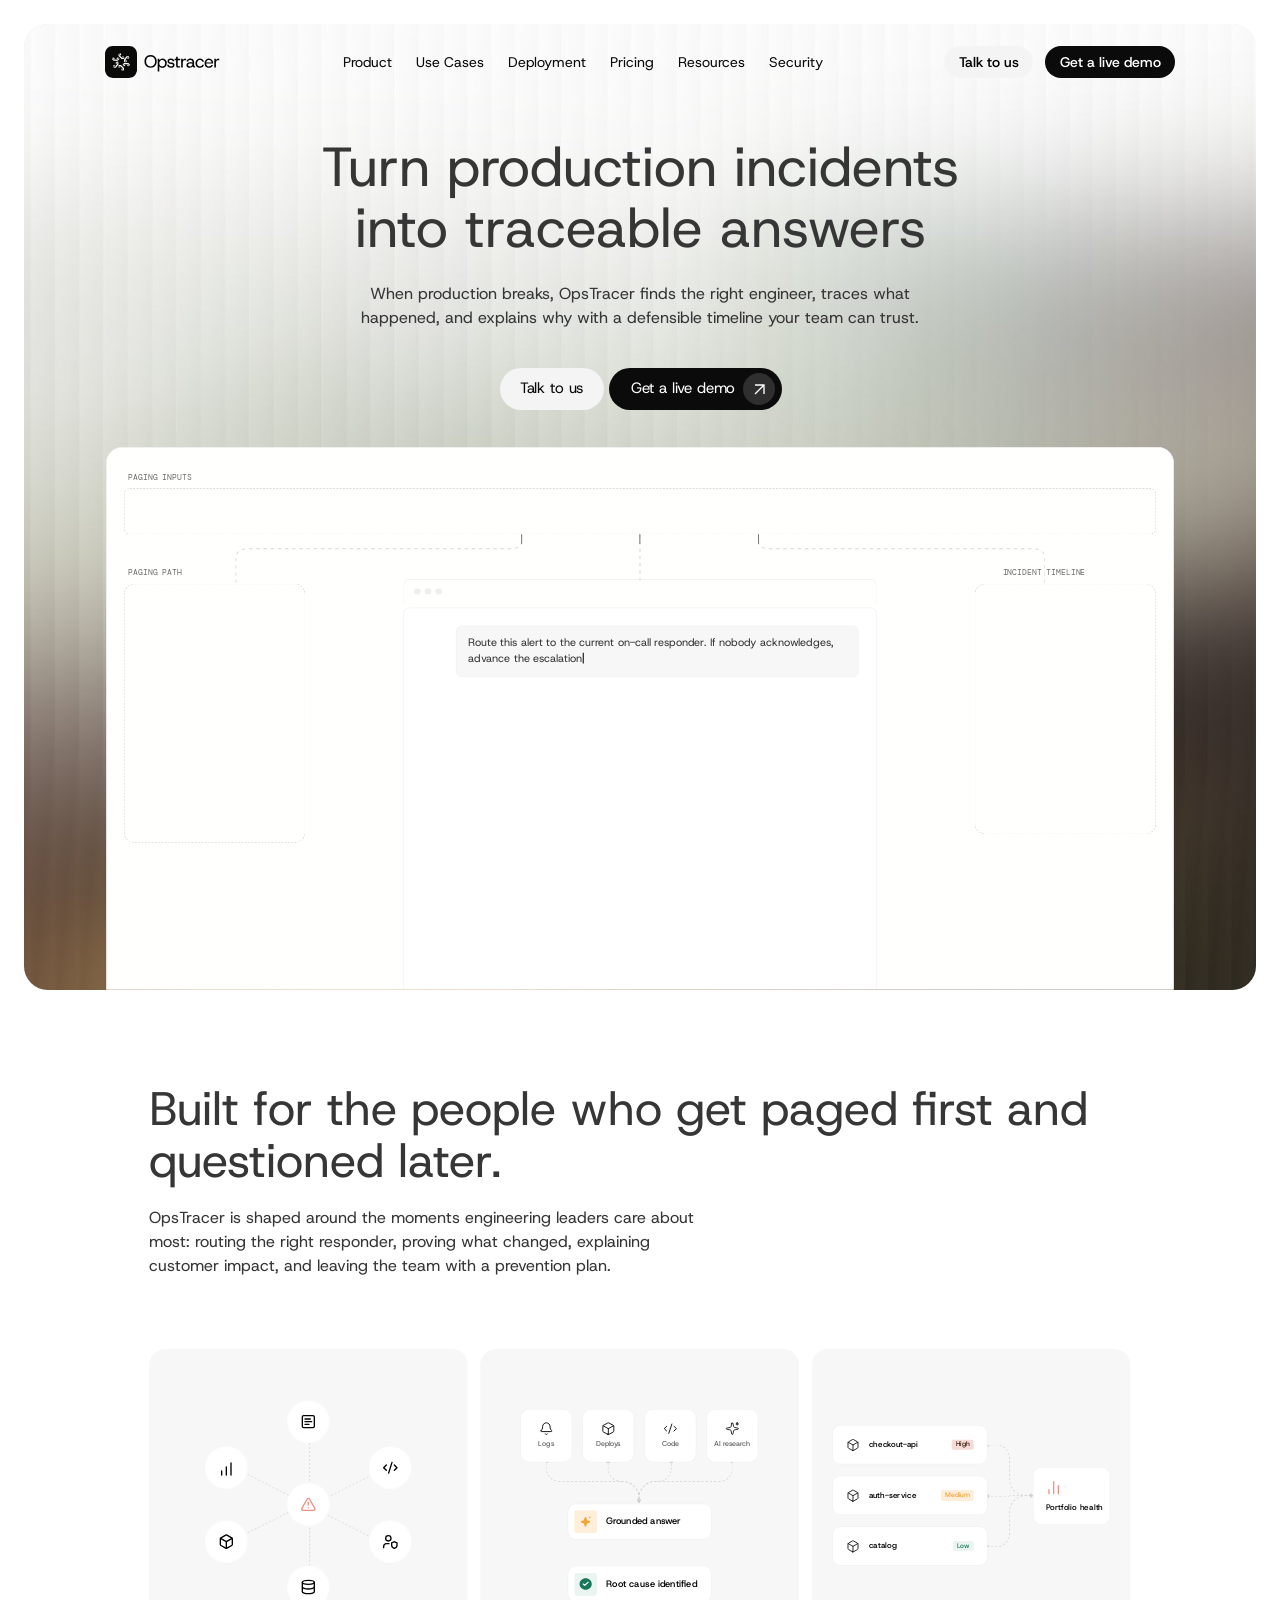
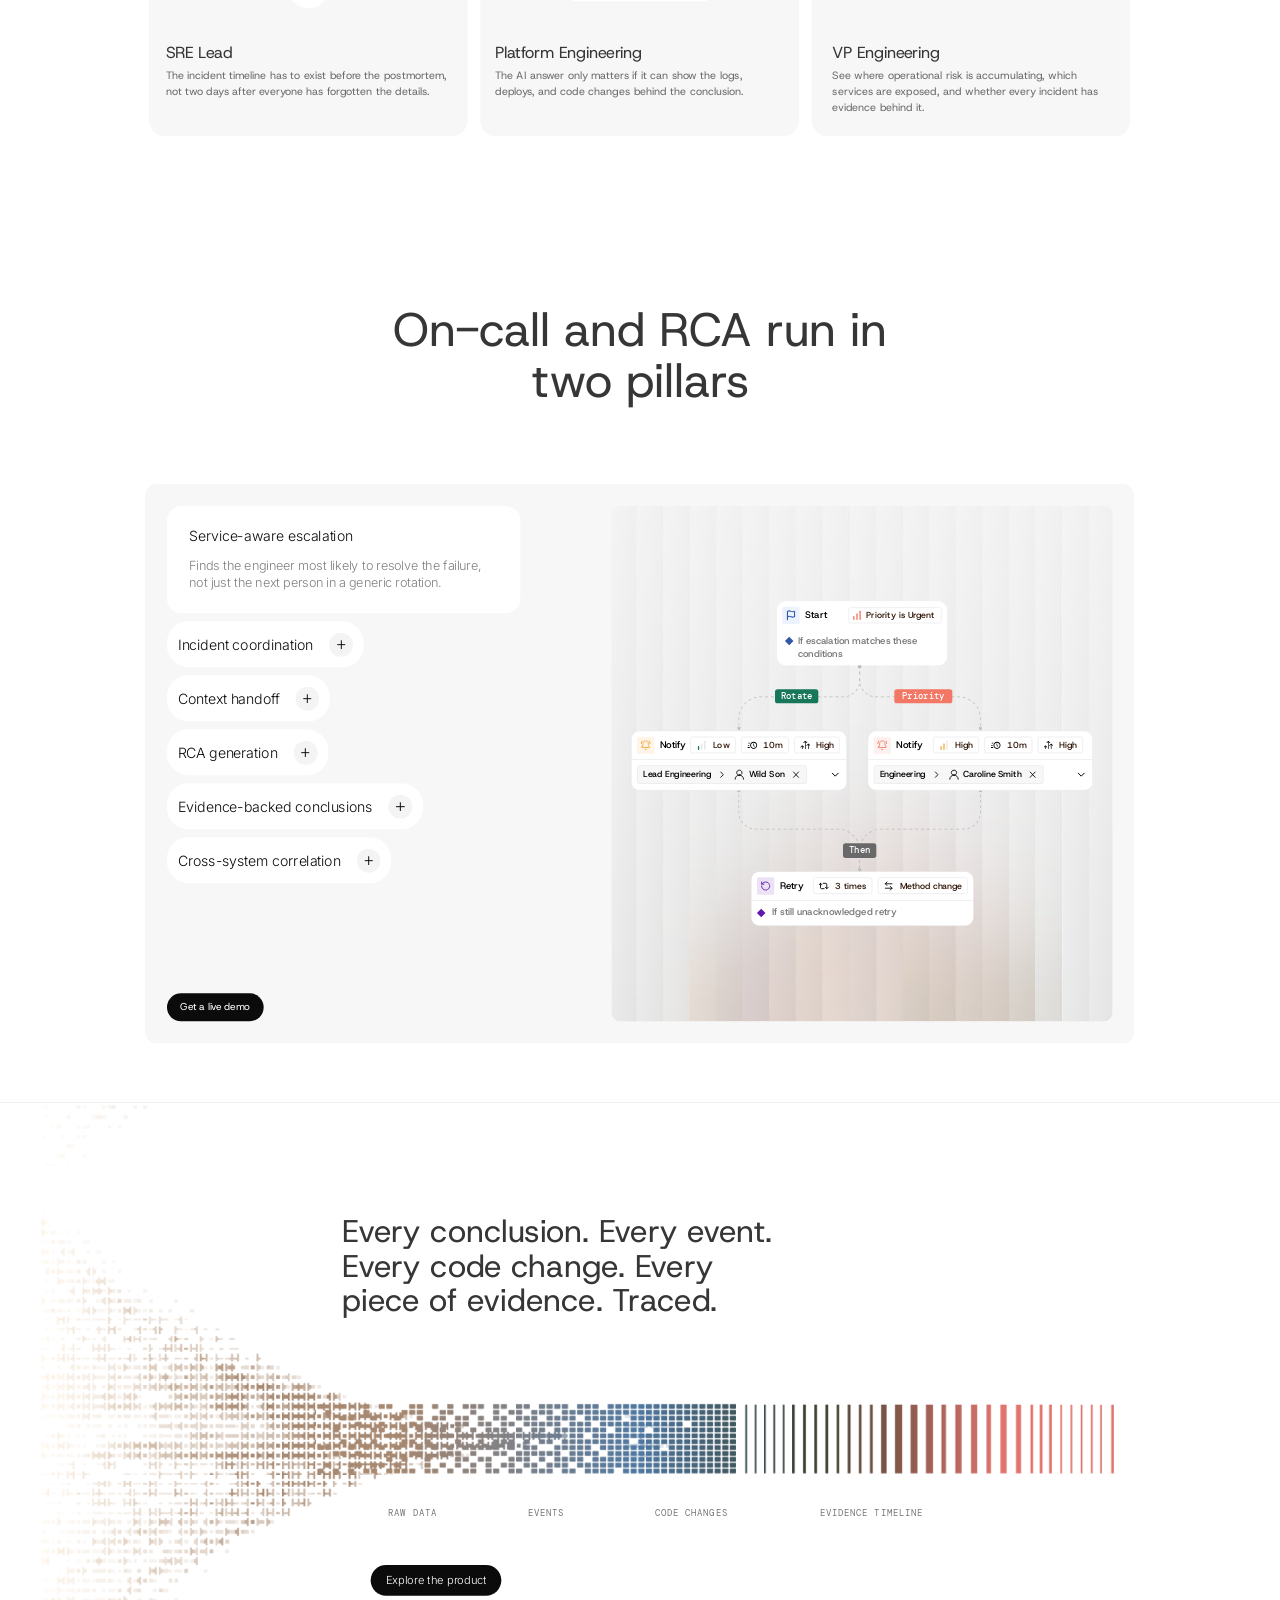
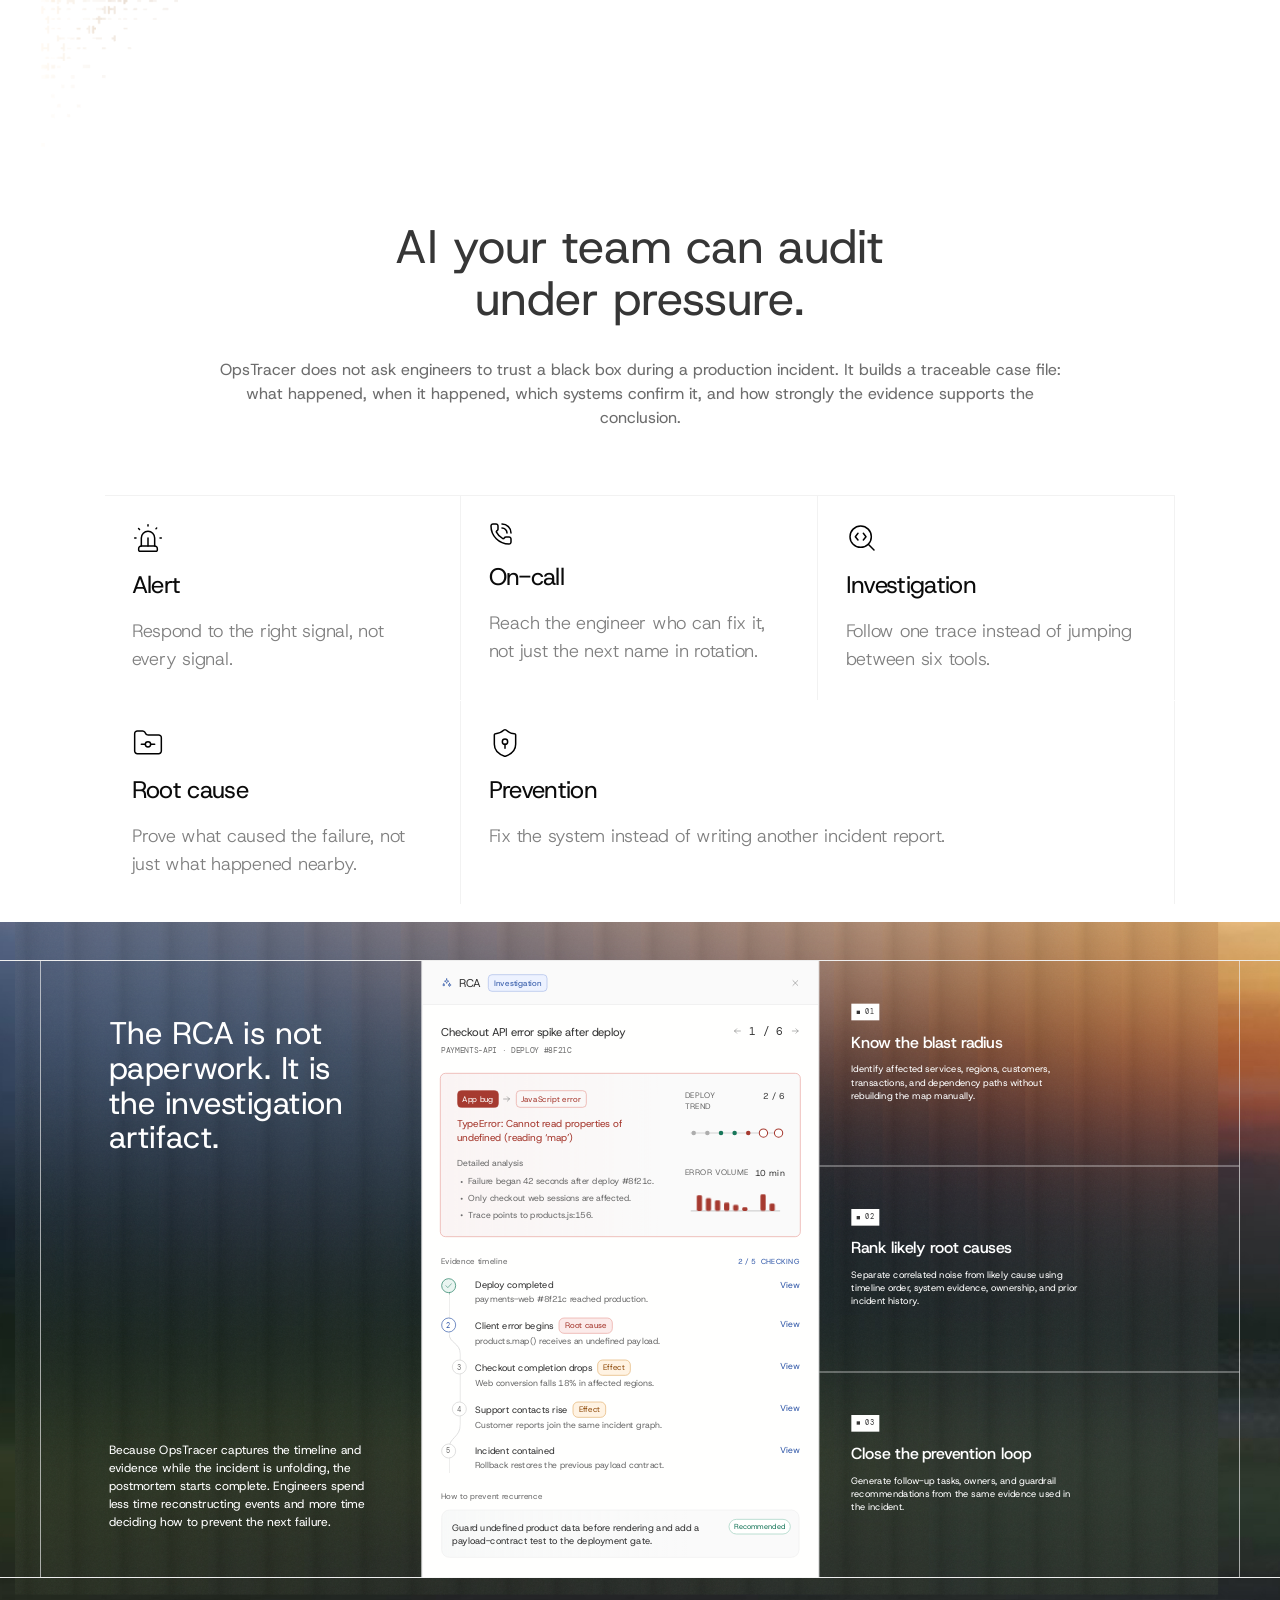
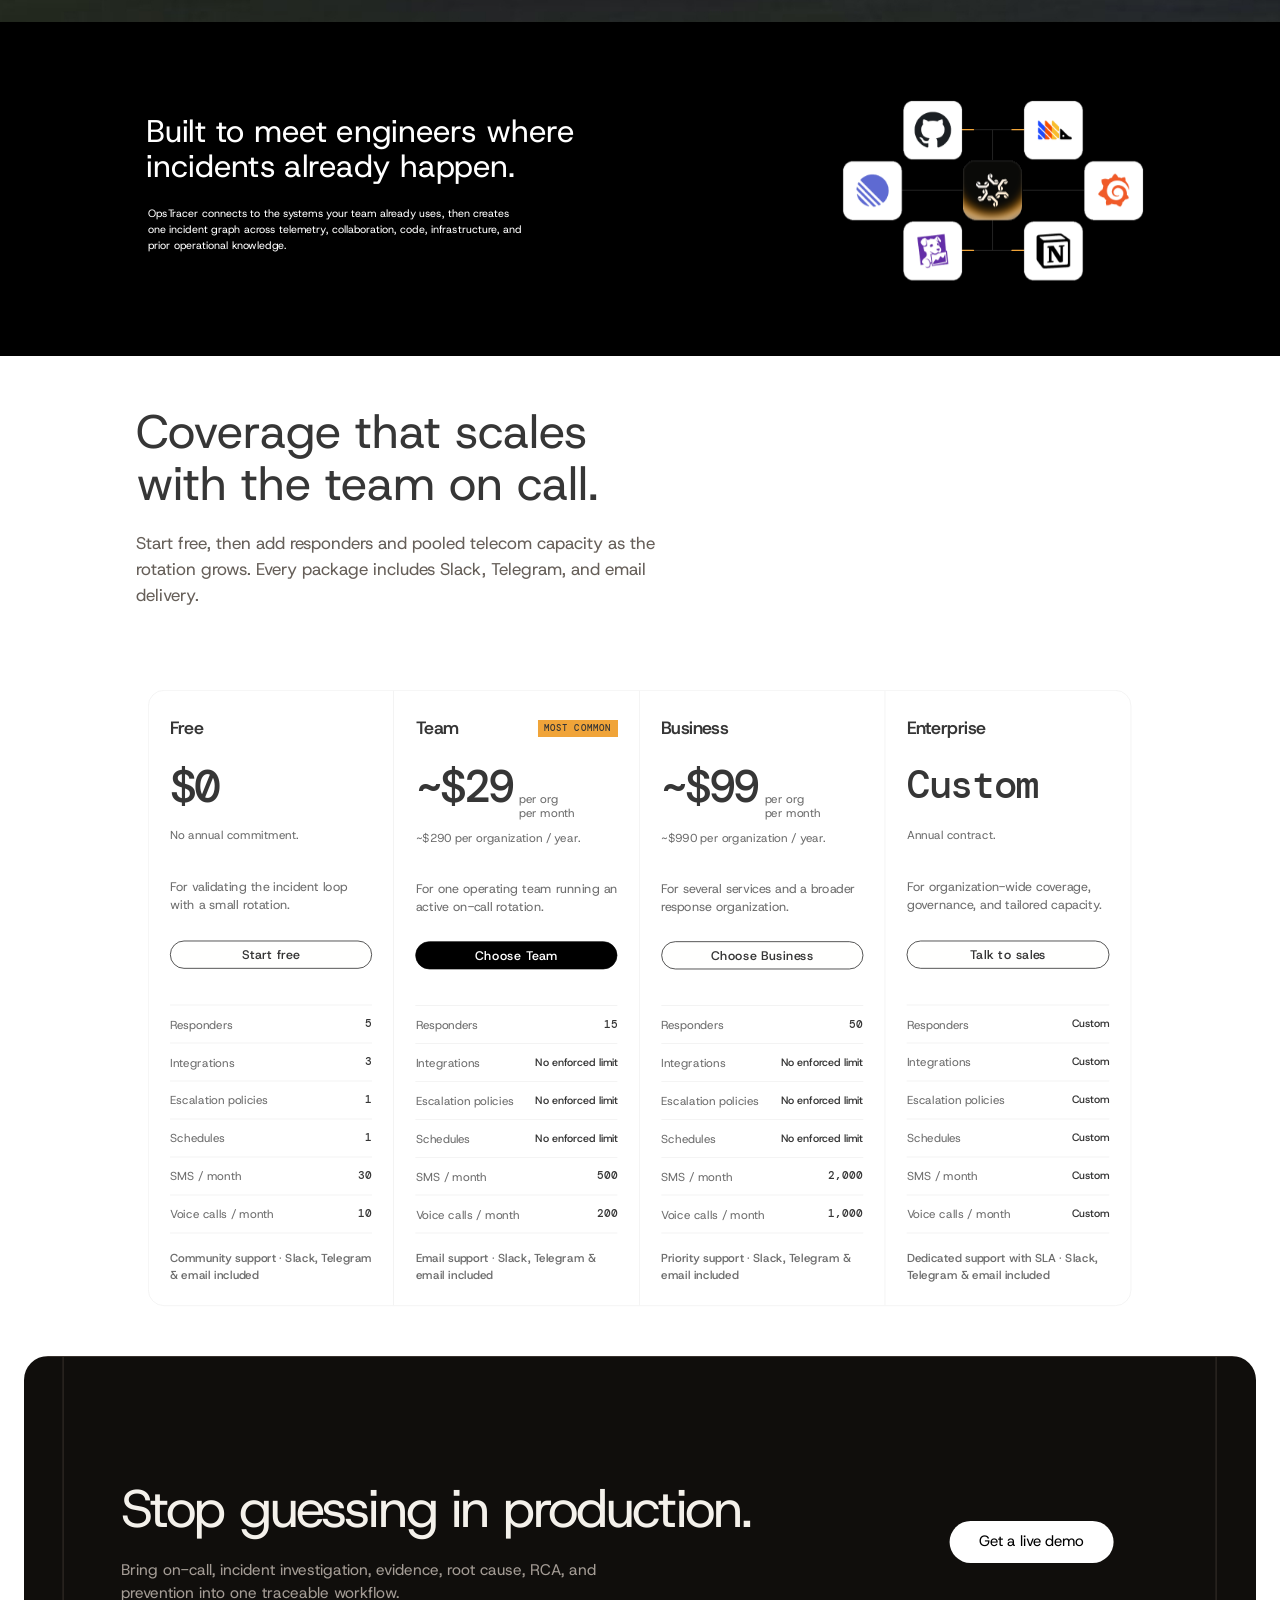
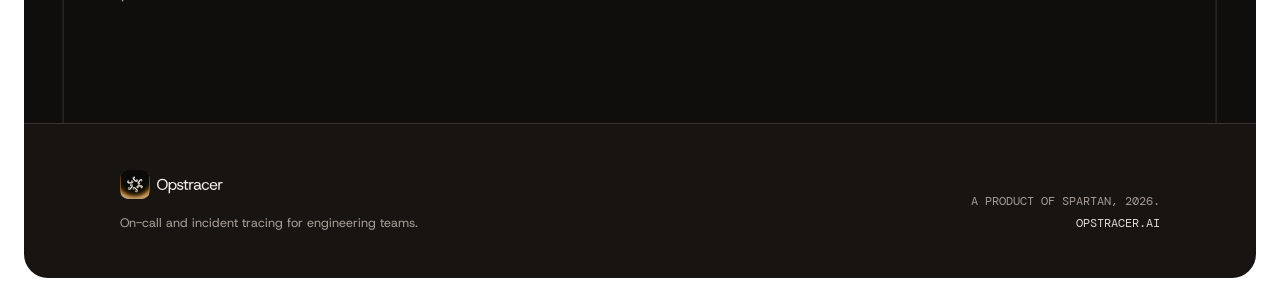
==== commit f3b356c7: "Aplly new version for landing page" ====
--- a/index.html
+++ b/index.html
@@ -1,22254 +1,1532 @@
 <!doctype html>
-<html lang="en" data-theme="light">
-
+<html lang="en">
 <head>
-  <meta charset="utf-8">
-  <meta name="viewport" content="width=device-width, initial-scale=1">
-  <title>OpsTracer — The page gets through</title>
-  <meta name="description"
-    content="On-call paging that keeps working when your config, your dashboard, and your night shift don't. Acknowledge from the app, an SMS reply, or a keypress.">
-  <meta name="color-scheme" content="light dark">
-  <meta name="theme-color" content="#ECEBE5" media="(prefers-color-scheme:light)">
-  <meta name="theme-color" content="#fffffe" media="(prefers-color-scheme: dark)">
-  <meta property="og:type" content="website">
-  <meta property="og:title" content="OpsTracer — The page gets through">
-  <meta property="og:description"
-    content="On-call paging that keeps working when your config, your dashboard, and your night shift don't.">
-  <meta name="twitter:card" content="summary_large_image">
-  <link rel="icon" href="favicon.ico" sizes="any">
-  <link rel="icon" type="image/png" sizes="32x32" href="assets/favicon-32.png">
-  <link rel="icon" type="image/png" sizes="16x16" href="assets/favicon-16.png">
-  <link rel="apple-touch-icon" sizes="180x180" href="assets/favicon-180.png">
-  <style>
-    /* ============ tokens — dark is the native theme, light is the swap ============ */
-    :root {
-      --bg:#fafafa;
-      --bg-2:#f6f6f6;
-      --surf:#fffffe;
-      --surf-2:#fafafa;
-      --ink:#363636;
-      --ink-2:#6d6d6d;
-      --muted:#6d6d6d;
-      --line:#eeeeee;
-      --line-2:#eeeeee;
-      --accent: #f0a439;
-      --accent-ink:#171411;
-      --accent-dim:#fff3e3;
-      --sig:#18775a;
-      --sig-dim:#eaf5f1;
-      --crit:#a63a30;
-      --crit-dim:#fbebea;
-      --code:#fafafa;
-      --globe-dot:#adadad;
-      --glow:rgba(240, 164, 57, .12);
-      --grid-blue:#edf2ff;
-      --grid-navy:#363636;
-      --grid-ice:#6d6d6d;
-      --grid-slate:#6d6d6d;
-      --grid-slate-2:#d1d1d1;
-      --grid-paper:#363636;
-      --grid-cut: 0px;
-    }
-
-    @media (prefers-color-scheme: dark) {
-      :root:not([data-theme="light"]) {
-        --bg:#fffffe;
-        --bg-2:#fffffe;
-        --surf:#fffffe;
-        --surf-2:#fffffe;
-        --ink:#363636;
-        --ink-2:#6d6d6d;
-        --muted:#6d6d6d;
-        --line:#d1d1d1;
-        --line-2:#d1d1d1;
-        --accent: #f0a439;
-        --accent-ink:#363636;
-        --accent-dim:#fffffe;
-        --sig:#18775a;
-        --sig-dim:#fffffe;
-        --crit:#a63a30;
-        --crit-dim:#fffffe;
-        --code:#fffffe;
-        --globe-dot:#adadad;
-        --glow:rgba(240, 164, 57, .12);
-      }
-    }
-
-    :root[data-theme="dark"] {
-      --bg:#fffffe;
-      --bg-2:#fffffe;
-      --surf:#fffffe;
-      --surf-2:#fffffe;
-      --ink:#363636;
-      --ink-2:#6d6d6d;
-      --muted:#6d6d6d;
-      --line:#d1d1d1;
-      --line-2:#d1d1d1;
-      --accent: #f0a439;
-      --accent-ink:#363636;
-      --accent-dim:#fffffe;
-      --sig:#18775a;
-      --sig-dim:#fffffe;
-      --crit:#a63a30;
-      --crit-dim:#fffffe;
-      --code:#fffffe;
-      --globe-dot:#adadad;
-      --glow:rgba(240, 164, 57, .12);
-    }
-
-    * {
-      box-sizing: border-box
-    }
-
-    body {
-      margin: 0;
-      background: var(--bg);
-      color: var(--ink);
-      font-family: "IBM Plex Sans", -apple-system, "Segoe UI", Helvetica, Arial, sans-serif;
-      font-size: 16.5px;
-      line-height: 1.6;
-      -webkit-font-smoothing: antialiased
-    }
-
-    h1,
-    h2,
-    h3 {
-      font-family: Chivo, "Helvetica Neue", Arial, sans-serif;
-      margin: 0;
-      text-wrap: balance
-    }
-
-    h1 {
-      font-weight: 900;
-      font-size: clamp(36px, 5.1vw, 62px);
-      line-height: 1;
-      letter-spacing: -.032em
-    }
-
-    h2 {
-      font-weight: 900;
-      font-size: clamp(27px, 3.7vw, 40px);
-      line-height: 1.06;
-      letter-spacing: -.027em
-    }
-
-    h3 {
-      font-weight: 700;
-      font-size: 16.5px;
-      letter-spacing: -.01em
-    }
-
-    p {
-      margin: 0
-    }
-
-    .mono {
-      font-family: "IBM Plex Mono", ui-monospace, Menlo, monospace
-    }
-
-    .lab {
-      font-family: "IBM Plex Mono", ui-monospace, monospace;
-      font-size: 10.5px;
-      font-weight: 500;
-      letter-spacing: .16em;
-      text-transform: uppercase;
-      color: var(--muted)
-    }
-
-    .shell {
-      max-width: 1180px;
-      margin: 0 auto;
-      padding: 0 24px
-    }
-
-    /* ---------- nav ---------- */
-    nav {
-      border-bottom: 1px solid var(--line);
-      background: var(--bg)
-    }
-
-    .navin {
-      display: flex;
-      align-items: flex-start;
-      gap: 4px;
-      height: 82px;
-      max-width: none;
-      padding: 20px clamp(24px, 2.7vw, 52px)
-    }
-
-    .brand {
-      display: flex;
-      align-items: center;
-      flex: 0 0 clamp(190px, 14.7vw, 282px);
-      min-height: 42px
-    }
-
-    .brand-logo {
-      display: block;
-      width: 108px;
-      height: auto
-    }
-
-    .navlinks {
-      display: flex;
-      flex: 1;
-      gap: 4px;
-      margin: 0
-    }
-
-    .navlinks a {
-      display: flex;
-      align-items: center;
-      justify-content: space-between;
-      height: 42px;
-      flex: 1;
-      padding: 0 14px;
-      background: var(--surf-2);
-      color: var(--ink-2);
-      text-decoration: none;
-      font-family: "IBM Plex Mono", monospace;
-      font-size: 11px;
-      letter-spacing: .02em;
-      text-transform: uppercase
-    }
-
-    .navlinks a::after {
-      content: "";
-      font-size: 9px;
-      color: var(--ink)
-    }
-
-    .navlinks a:hover {
-      background: var(--line-2);
-      color: var(--ink)
-    }
-
-    .navcta {
-      margin-left: 0;
-      display: flex;
-      gap: 4px;
-      align-items: flex-start
-    }
-
-    .navcta .btn {
-      height: 42px;
-      display: flex;
-      align-items: center;
-      justify-content: center;
-      border-radius: 6px;
-      font-family: "IBM Plex Mono", monospace;
-      font-size: 11px;
-      text-transform: uppercase;
-      padding-inline: 22px
-    }
-
-    .btn {
-      display: inline-block;
-      font-family: Chivo, sans-serif;
-      font-weight: 700;
-      font-size: 14.5px;
-      padding: 11px 20px;
-      border-radius: 6px;
-      text-decoration: none;
-      background: var(--grid-blue);
-      color: var(--grid-paper);
-      border: 1px solid var(--grid-blue);
-      cursor: pointer;
-      clip-path: polygon(0 0, 100% 0, 100% calc(100% - var(--grid-cut)), calc(100% - var(--grid-cut)) 100%, 0 100%);
-      transition: transform .22s cubic-bezier(.22, 1, .36, 1), filter .22s cubic-bezier(.22, 1, .36, 1)
-    }
-
-    .btn.sm {
-      padding: 8px 15px;
-      font-size: 13.5px
-    }
-
-    .btn.ghost {
-      background: transparent;
-      color: var(--ink);
-      border: 1px solid var(--line-2)
-    }
-
-    .btn.ghost:hover {
-      border-color: var(--ink)
-    }
-
-    .btn:hover {
-      opacity: 1;
-      filter: brightness(1.08);
-      transform: translateY(-2px)
-    }
-
-    a:focus-visible,
-    button:focus-visible {
-      outline: 2px solid var(--accent);
-      outline-offset: 3px
-    }
-
-    /* ---------- rail ---------- */
-    .sec {
-      display: grid;
-      grid-template-columns: 104px 1fr;
-      max-width: 1180px;
-      margin: 0 auto;
-      padding: 0 24px
-    }
-
-    .rail {
-      border-right: 1px solid var(--line);
-      position: relative
-    }
-
-    .rail .mk {
-      position: sticky;
-      top: 22px;
-      padding: 60px 18px 0 0;
-      text-align: right;
-      font-family: "IBM Plex Mono", monospace;
-      font-size: 11px;
-      letter-spacing: .12em;
-      color: var(--muted)
-    }
-
-    .rail .mk b {
-      display: block;
-      color: #935113;
-      font-weight: 600;
-      font-size: 13px;
-      margin-bottom: 3px
-    }
-
-    .body {
-      padding: 58px 0 58px 40px;
-      min-width: 0
-    }
-
-    .body.tall {
-      padding-top: 80px;
-      padding-bottom: 80px
-    }
-
-    .line1 {
-      font-size: 18px;
-      color: var(--ink-2);
-      max-width: 48ch;
-      margin-top: 14px
-    }
-
-    .statement {
-      font-family: Chivo, sans-serif;
-      font-weight: 700;
-      font-size: clamp(19px, 2.1vw, 24px);
-      line-height: 1.35;
-      letter-spacing: -.014em;
-      color: var(--ink-2);
-      max-width: 44ch;
-      margin-top: 22px
-    }
-
-    /* ---------- hero ---------- */
-    .hero {
-      border-bottom: 1px solid var(--line);
-      background: var(--bg);
-      overflow: hidden
-    }
-
-    .heroin {
-      position: relative;
-      display: block;
-      width: 94%;
-      max-width: 1800px;
-      height: clamp(760px, 53.65vw, 1030px);
-      margin: 0 auto;
-      padding: 0;
-      overflow: hidden
-    }
-
-    .hero-copy {
-      position: relative;
-      z-index: 4;
-      padding: clamp(64px, 5.45vw, 105px) clamp(40px, 4.65vw, 89px)
-    }
-
-    .eyebrow {
-      display: flex;
-      align-items: center;
-      gap: 17px;
-      margin: 0 0 18px;
-      font-family: "IBM Plex Mono", monospace;
-      font-size: 14px;
-      letter-spacing: .08em;
-      text-transform: uppercase;
-      color: var(--ink-2)
-    }
-
-    .eyebrow::before,
-    .eyebrow::after {
-      content: "";
-      width: 10px;
-      height: 10px;
-      flex: none;
-      background: var(--accent);
-      clip-path: polygon(35% 0, 65% 0, 65% 35%, 100% 35%, 100% 65%, 65% 65%, 65% 100%, 35% 100%, 35% 65%, 0 65%, 0 35%, 35% 35%)
-    }
-
-    .hero h1 {
-      max-width: 980px;
-      margin: 0;
-      font-family: "IBM Plex Sans", sans-serif;
-      font-weight: 400;
-      font-size: clamp(48px, 3.75vw, 72px);
-      line-height: 1.15;
-      letter-spacing: -.035em;
-      text-wrap: balance
-    }
-
-    .hero h1 span {
-      display: block
-    }
-
-    .hero .sub {
-      max-width: 440px;
-      margin-top: 84px;
-      font-size: 16px;
-      line-height: 24px;
-      color: var(--ink)
-    }
-
-    .hero .acts {
-      display: flex;
-      flex-wrap: wrap;
-      gap: 12px;
-      margin-top: 146px
-    }
-
-    .hero .acts .btn {
-      position: relative;
-      min-width: 296px;
-      padding: 18px 50px;
-      background: var(--grid-blue);
-      color: var(--grid-paper);
-      border: 0;
-      border-radius: 6px;
-      font-family: "IBM Plex Sans", sans-serif;
-      font-size: 18px;
-      font-weight: 500;
-      text-align: left;
-      clip-path: none}
-
-    .hero .acts .btn::after {
-      content: "";
-      position: absolute;
-      right: 28px;
-      font-size: 25px;
-      font-weight: 400;
-      line-height: 1
-    }
-
-    .hero .fine {
-      display: none
-    }
-
-    /* ---------- hero globe ---------- */
-    .globewrap {
-      position: absolute;
-      z-index: 2;
-      right: -70px;
-      bottom: -320px;
-      display: block;
-      width: min(66vw, 1080px)
-    }
-
-    .globebox {
-      position: relative;
-      width: 100%;
-      max-width: none;
-      aspect-ratio: 1
-    }
-
-    #globe {
-      width: 100%;
-      height: 100%;
-      display: block
-    }
-
-    .gtip {
-      position: absolute;
-      z-index: 2;
-      transform: translate(-93%, 40%);
-      pointer-events: none;
-      width: 250px;
-      opacity: 0;
-      transition: opacity .35s cubic-bezier(.25, 1, .5, 1)
-    }
-
-    .gtip.show {
-      opacity: 1
-    }
-
-    .incident-card {
-      width: 250px;
-      height: 60px;
-      display: flex;
-      flex-direction: column;
-      justify-content: center;
-      gap: 5px;
-      padding: 8px 22px 8px 14px;
-      background:#fffffe;
-      color:#363636;
-      clip-path: none; border-radius:12px}
-
-    .incident-name {
-      overflow: hidden;
-      text-overflow: ellipsis;
-      white-space: nowrap;
-      font-family: "IBM Plex Mono", monospace;
-      font-size: 12px;
-      font-weight: 500;
-      letter-spacing: .015em;
-      line-height: 1.25;
-      color:#363636
-    }
-
-    .incident-status {
-      display: flex;
-      align-items: center;
-      gap: 9px;
-      min-width: 0;
-      font-family: "IBM Plex Sans", sans-serif;
-      font-size: 11px;
-      line-height: 1.25;
-      color:rgba(54, 54, 54, .82)
-    }
-
-    .incident-dot {
-      width: 8px;
-      height: 8px;
-      border-radius: 50%;
-      flex: none;
-      background: var(--crit);
-      box-shadow:0 0 0 2px rgba(238, 238, 238, .92);
-      transition: background .3s cubic-bezier(.25, 1, .5, 1)
-    }
-
-    .gtip[data-s="page"] .incident-dot,
-    .gtip[data-s="fix"] .incident-dot {
-      background: var(--accent)
-    }
-
-    .gtip[data-s="ack"] .incident-dot,
-    .gtip[data-s="ok"] .incident-dot {
-      background: var(--sig)
-    }
-
-    .gchip {
-      position: absolute;
-      z-index: 2;
-      transform: translate(-78%, 235%);
-      pointer-events: none;
-      width: 177px;
-      opacity: 0;
-      transition: opacity .35s ease
-    }
-
-    .gchip.show {
-      opacity: 1
-    }
-
-    .gperson {
-      position: absolute;
-      z-index: 3;
-      transform: translate(-91%, -136%);
-      pointer-events: none;
-      width: 220px;
-      opacity: 0;
-      transition: opacity .35s ease
-    }
-
-    .gperson.show {
-      opacity: 1
-    }
-
-    .globe-label img {
-      display: block;
-      width: 100%;
-      height: auto
-    }
-
-    .person-card {
-      position: relative;
-      width: 220px;
-      height: 60px;
-      display: flex;
-      align-items: center;
-      gap: 10px;
-      padding: 8px 16px 8px 10px;
-      background:#f6f6f6;
-      color:#363636;
-      clip-path: none; border-radius:12px}
-
-    .person-avatar {
-      position: relative;
-      width: 44px;
-      height: 44px;
-      border-radius: 50%;
-      display: grid;
-      place-items: center;
-      flex: none;
-      background:#f6f6f6;
-      color:#363636;
-      font-family: "IBM Plex Sans", sans-serif;
-      font-size: 16px;
-      font-weight: 600
-    }
-
-    .person-avatar::after {
-      content: "";
-      position: absolute;
-      right: 0;
-      bottom: 0;
-      width: 8px;
-      height: 8px;
-      border-radius: 50%;
-      background:#18775a;
-      border:2px solid #eeeeee
-    }
-
-    .gperson[data-state="miss"] .person-avatar::after {
-      background:#f6f6f6
-    }
-
-    .gperson[data-state="send"] .person-avatar::after {
-      background:#f0a439
-    }
-
-    .gperson[data-state="ack"] .person-avatar::after {
-      background:#18775a
-    }
-
-    .gperson[data-state="fix"] .person-avatar::after {
-      background:#f0a439
-    }
-
-    .gperson[data-state="resolved"] .person-avatar::after {
-      background:#18775a
-    }
-
-    .person-info {
-      min-width: 0;
-      display: flex;
-      flex-direction: column;
-      gap: 1px;
-      line-height: 1.22
-    }
-
-    .person-info b {
-      overflow: hidden;
-      text-overflow: ellipsis;
-      font-family: "IBM Plex Sans", sans-serif;
-      font-size: 14px;
-      font-weight: 600;
-      white-space: nowrap;
-      color:#363636
-    }
-
-    .person-info em {
-      overflow: hidden;
-      text-overflow: ellipsis;
-      font-family: "IBM Plex Sans", sans-serif;
-      font-size: 11px;
-      font-style: normal;
-      white-space: nowrap;
-      color:rgba(54, 54, 54, .82)
-    }
-
-    .gfix {
-      position: absolute;
-      z-index: 4;
-      transform: translate(-50%, -150%);
-      pointer-events: none;
-      width: 218px;
-      opacity: 0;
-      transition: opacity .35s cubic-bezier(.25, 1, .5, 1)
-    }
-
-    .gfix.show {
-      opacity: 1
-    }
-
-    .fix-card {
-      height: 54px;
-      display: flex;
-      align-items: center;
-      gap: 10px;
-      padding: 7px 14px 7px 8px;
-      background:#fffffe;
-      color:#363636;
-      border:1px solid rgba(238, 238, 238, .22);
-      clip-path: none; border-radius:12px}
-
-    .fix-mark {
-      width: 38px;
-      height: 38px;
-      display: grid;
-      place-items: center;
-      flex: none;
-      background:#fafafa;
-      color:#363636;
-      font-family: "IBM Plex Mono", monospace;
-      font-size: 11px;
-      font-weight: 600
-    }
-
-    .fix-mark svg {
-      display: block;
-      width: 16px;
-      height: 16px;
-      fill: currentColor
-    }
-
-    .fix-info {
-      min-width: 0;
-      display: flex;
-      flex-direction: column;
-      gap: 2px;
-      line-height: 1.15
-    }
-
-    .fix-info b,
-    .fix-info em {
-      overflow: hidden;
-      text-overflow: ellipsis;
-      white-space: nowrap
-    }
-
-    .fix-info b {
-      font-family: "IBM Plex Mono", monospace;
-      font-size: 10.5px;
-      font-weight: 600;
-      color:#363636
-    }
-
-    .fix-info em {
-      font-family: "IBM Plex Sans", sans-serif;
-      font-size: 10.5px;
-      font-style: normal;
-      color:rgba(54, 54, 54, .76)
-    }
-
-    .gfix[data-state="done"] .fix-mark {
-      background: var(--sig);
-      color:#363636
-    }
-
-    .gstrip {
-      width: 100%;
-      max-width: 660px;
-      display: none;
-      align-items: center;
-      gap: 10px;
-      border-top: 1px solid var(--line);
-      padding-top: 13px;
-      font-family: "IBM Plex Mono", monospace;
-      font-size: 12.5px;
-      color: var(--muted);
-      line-height: 1.5
-    }
-
-    .gstrip::before {
-      content: "";
-      width: 7px;
-      height: 7px;
-      border-radius: 50%;
-      background: var(--muted);
-      flex: none;
-      transition: background .3s ease
-    }
-
-    .gstrip[data-s="down"]::before {
-      background: var(--crit)
-    }
-
-    .gstrip[data-s="page"]::before,
-    .gstrip[data-s="fix"]::before {
-      background: var(--accent)
-    }
-
-    .gstrip[data-s="ack"]::before,
-    .gstrip[data-s="ok"]::before {
-      background: var(--sig)
-    }
-
-    .gstrip b {
-      color: var(--ink);
-      font-weight: 600
-    }
-
-    /* ---------- panels ---------- */
-    .card {
-      background: var(--surf);
-      border: 1px solid var(--line-2);
-      border-radius: 12px;
-      overflow: hidden;
-      clip-path: polygon(0 0, 100% 0, 100% calc(100% - var(--grid-cut)), calc(100% - var(--grid-cut)) 100%, 0 100%)
-    }
-
-    .card-bar {
-      display: flex;
-      align-items: center;
-      gap: 9px;
-      padding: 10px 14px;
-      border-bottom: 1px solid var(--line);
-      background: var(--surf-2)
-    }
-
-    .card-bar .t {
-      font-family: "IBM Plex Mono", monospace;
-      font-size: 11.5px;
-      color: var(--muted);
-      letter-spacing: .06em
-    }
-
-    .pill {
-      font-family: "IBM Plex Mono", monospace;
-      font-size: 10.5px;
-      font-weight: 600;
-      letter-spacing: .1em;
-      text-transform: uppercase;
-      padding: 3px 8px;
-      border-radius: 2px
-    }
-
-    .pill.ack {
-      background: var(--sig-dim);
-      color: var(--sig)
-    }
-
-    .pill.fire {
-      background: var(--crit-dim);
-      color: var(--crit)
-    }
-
-    .pill.hold {
-      background: var(--accent-dim);
-      color: #935113
-    }
-
-    .card-b {
-      padding: 16px 18px;
-      display: flex;
-      flex-direction: column;
-      gap: 14px
-    }
-
-    .inc-title {
-      font-family: Chivo, sans-serif;
-      font-weight: 700;
-      font-size: 19px;
-      letter-spacing: -.015em
-    }
-
-    .tags {
-      display: flex;
-      flex-wrap: wrap;
-      gap: 6px
-    }
-
-    .tag {
-      font-family: "IBM Plex Mono", monospace;
-      font-size: 10.5px;
-      padding: 2px 8px;
-      border-radius: 999px;
-      border: 1px solid var(--line-2);
-      color: var(--muted)
-    }
-
-    .tag.p1 {
-      border-color: var(--crit);
-      color: var(--crit)
-    }
-
-    .kv {
-      display: grid;
-      grid-template-columns: auto 1fr;
-      gap: 5px 16px;
-      font-size: 14px
-    }
-
-    .kv .k {
-      font-family: "IBM Plex Mono", monospace;
-      font-size: 11px;
-      letter-spacing: .09em;
-      text-transform: uppercase;
-      color: var(--muted);
-      padding-top: 2px
-    }
-
-    .kv .v {
-      color: var(--ink-2)
-    }
-
-    .log {
-      border-top: 1px solid var(--line);
-      padding-top: 12px;
-      display: flex;
-      flex-direction: column;
-      gap: 8px
-    }
-
-    .log div {
-      display: grid;
-      grid-template-columns: 46px 1fr;
-      gap: 12px;
-      font-size: 13.5px;
-      color: var(--ink-2)
-    }
-
-    .log .tm {
-      font-family: "IBM Plex Mono", monospace;
-      color: var(--muted);
-      font-variant-numeric: tabular-nums
-    }
-
-    .log .now {
-      color: var(--ink)
-    }
-
-    /* ---------- timeline ---------- */
-    .tlwrap {
-      margin-top: 28px;
-      background: var(--surf);
-      border: 1px solid var(--line-2);
-      border-radius: 5px
-    }
-
-    .tlhead {
-      display: flex;
-      align-items: center;
-      gap: 12px;
-      padding: 11px 18px;
-      border-bottom: 1px solid var(--line);
-      background: var(--surf-2);
-      flex-wrap: wrap
-    }
-
-    .tlhead .t {
-      font-family: "IBM Plex Mono", monospace;
-      font-size: 11.5px;
-      letter-spacing: .1em;
-      text-transform: uppercase;
-      color: var(--muted)
-    }
-
-    #replay {
-      margin-left: auto;
-      font-family: "IBM Plex Mono", monospace;
-      font-size: 11px;
-      letter-spacing: .1em;
-      text-transform: uppercase;
-      background: transparent;
-      border: 1px solid var(--line-2);
-      color: var(--ink-2);
-      padding: 5px 11px;
-      border-radius: 2px;
-      cursor: pointer
-    }
-
-    #replay:hover {
-      border-color: #935113;
-      color: #935113
-    }
-
-    .steps {
-      padding: 8px 0 12px
-    }
-
-    .step {
-      display: grid;
-      grid-template-columns: 60px 22px 1fr;
-      gap: 0 14px;
-      align-items: start;
-      padding: 10px 20px
-    }
-
-    .step .tm {
-      font-family: "IBM Plex Mono", monospace;
-      font-size: 12.5px;
-      color: var(--muted);
-      font-variant-numeric: tabular-nums;
-      padding-top: 1px
-    }
-
-    .step .gut {
-      position: relative;
-      height: 100%
-    }
-
-    .step .gut::before {
-      content: "";
-      position: absolute;
-      left: 50%;
-      top: 14px;
-      bottom: -10px;
-      width: 1px;
-      background: var(--line-2);
-      transform: translateX(-50%)
-    }
-
-    .step:last-child .gut::before {
-      display: none
-    }
-
-    .step .gut::after {
-      content: "";
-      position: absolute;
-      left: 50%;
-      top: 5px;
-      width: 9px;
-      height: 9px;
-      border-radius: 50%;
-      transform: translateX(-50%);
-      background: var(--bg);
-      border: 1.5px solid var(--line-2);
-      transition: background .25s ease, border-color .25s ease, box-shadow .25s ease
-    }
-
-    .step .tx {
-      font-size: 15.5px;
-      color: var(--ink-2);
-      transition: color .25s ease
-    }
-
-    .step.lit .gut::after {
-      background: var(--accent);
-      border-color: #935113;
-      box-shadow: 0 0 0 4px var(--glow)
-    }
-
-    .step.lit .tx {
-      color: var(--ink)
-    }
-
-    .step.beat {
-      background: var(--surf-2)
-    }
-
-    .step.beat .tx {
-      color: var(--ink)
-    }
-
-    .step .chip {
-      display: inline-block;
-      margin-left: 8px;
-      font-family: "IBM Plex Mono", monospace;
-      font-size: 10px;
-      font-weight: 600;
-      letter-spacing: .1em;
-      text-transform: uppercase;
-      padding: 2px 7px;
-      border-radius: 2px;
-      background: var(--crit-dim);
-      color: var(--crit);
-      vertical-align: 1px;
-      white-space: nowrap
-    }
-
-    .step .chip.ok {
-      background: var(--sig-dim);
-      color: var(--sig)
-    }
-
-    .tlfoot {
-      border-top: 1px solid var(--line);
-      padding: 12px 20px;
-      font-family: "IBM Plex Mono", monospace;
-      font-size: 12.5px;
-      color: var(--muted)
-    }
-
-    .tlfoot b {
-      color: #935113;
-      font-weight: 600
-    }
-
-    /* ---------- position: three valid screens ---------- */
-    .collage {
-      display: grid;
-      grid-template-columns: repeat(12, 1fr);
-      gap: 0 32px;
-      align-items: start;
-      margin-top: 30px
-    }
-
-    .ghtag.plain {
-      color: var(--muted);
-      grid-column: 1/7;
-      grid-row: 1;
-      justify-self: start;
-      transform: rotate(-1.2deg);
-      margin-bottom: 18px
-    }
-
-    .ghtag.plain i {
-      background: var(--muted)
-    }
-
-    .cleft {
-      grid-column: 1/7;
-      grid-row: 2;
-      display: flex;
-      flex-direction: column;
-      gap: 26px
-    }
-
-    .cright {
-      grid-column: 7/13;
-      grid-row: 1/3;
-      margin-top: 104px;
-      box-shadow:0 14px 34px rgba(209, 209, 209, .22)
-    }
-
-    .cp {
-      background: var(--surf);
-      border: 1px solid var(--line-2);
-      border-radius: 6px;
-      overflow: hidden;
-      box-shadow:0 6px 20px rgba(209, 209, 209, .12)
-    }
-
-    .cph {
-      display: flex;
-      align-items: center;
-      gap: 9px;
-      padding: 11px 16px;
-      background: var(--surf-2);
-      border-bottom: 1px solid var(--line-2)
-    }
-
-    .cph b {
-      font-family: Chivo, sans-serif;
-      font-weight: 700;
-      font-size: 13.5px;
-      color: var(--ink)
-    }
-
-    .cph span {
-      margin-left: auto;
-      font-family: "IBM Plex Mono", monospace;
-      font-size: 11px;
-      color: var(--muted)
-    }
-
-    /* rule rows */
-    .rule {
-      display: grid;
-      grid-template-columns: 70px 1fr;
-      gap: 14px;
-      align-items: start;
-      padding: 13px 16px;
-      border-bottom: 1px solid var(--line)
-    }
-
-    .rule:last-child {
-      border-bottom: 0
-    }
-
-    .kw {
-      font-family: "IBM Plex Mono", monospace;
-      font-size: 10px;
-      font-weight: 600;
-      letter-spacing: .09em;
-      text-transform: uppercase;
-      padding: 3px 7px;
-      border-radius: 3px;
-      text-align: center;
-      background: var(--sig-dim);
-      color: var(--sig)
-    }
-
-    .rule .cond {
-      display: flex;
-      flex-direction: column;
-      gap: 6px;
-      font-size: 13.5px;
-      color: var(--ink-2);
-      min-width: 0
-    }
-
-    .rule .cond .then {
-      display: flex;
-      flex-wrap: wrap;
-      align-items: baseline;
-      gap: 6px;
-      font-family: "IBM Plex Mono", monospace;
-      font-size: 11.5px;
-      color: var(--muted)
-    }
-
-    .tok {
-      font-family: "IBM Plex Mono", monospace;
-      font-size: 12px;
-      padding: 1px 6px;
-      border-radius: 3px;
-      background: var(--surf-2);
-      border: 1px solid var(--line);
-      color: var(--ink)
-    }
-
-    /* form-ish panel */
-    .cpb {
-      padding: 16px;
-      display: flex;
-      flex-direction: column;
-      gap: 15px
-    }
-
-    .fld {
-      display: flex;
-      flex-direction: column;
-      gap: 6px
-    }
-
-    .fld label {
-      font-family: "IBM Plex Mono", monospace;
-      font-size: 10px;
-      letter-spacing: .11em;
-      text-transform: uppercase;
-      color: var(--muted)
-    }
-
-    .fld .inp {
-      border: 1px solid var(--line-2);
-      background: var(--bg-2);
-      border-radius: 5px;
-      padding: 9px 12px;
-      font-size: 13.5px;
-      color: var(--ink)
-    }
-
-    .fld .inp.sel {
-      display: flex;
-      align-items: center;
-      justify-content: space-between;
-      gap: 10px;
-      color: var(--ink-2)
-    }
-
-    .fld .inp.sel::after {
-      content: "";
-      color: var(--muted);
-      font-size: 14px;
-      line-height: 1;
-      margin-top: -5px
-    }
-
-    .chips {
-      display: flex;
-      flex-wrap: wrap;
-      gap: 7px
-    }
-
-    .chipx {
-      display: inline-flex;
-      align-items: center;
-      gap: 6px;
-      border: 1px solid var(--line-2);
-      background: var(--surf-2);
-      border-radius: 999px;
-      padding: 5px 11px;
-      font-size: 12.5px;
-      color: var(--ink-2)
-    }
-
-    .chipx i {
-      width: 6px;
-      height: 6px;
-      border-radius: 50%;
-      background: var(--sig);
-      flex: none;
-      font-style: normal
-    }
-
-    .waitline {
-      display: flex;
-      align-items: center;
-      gap: 9px;
-      font-size: 13.5px;
-      color: var(--ink-2);
-      flex-wrap: wrap
-    }
-
-    .waitline .num {
-      border: 1px solid var(--line-2);
-      background: var(--bg-2);
-      border-radius: 4px;
-      padding: 5px 11px;
-      font-family: "IBM Plex Mono", monospace;
-      font-size: 13px;
-      color: var(--ink)
-    }
-
-    /* incident card */
-    .inc {
-      padding: 15px 16px;
-      display: flex;
-      flex-direction: column;
-      gap: 12px
-    }
-
-    .inc .top {
-      display: flex;
-      align-items: center;
-      gap: 10px
-    }
-
-    .inc .id {
-      font-family: "IBM Plex Mono", monospace;
-      font-size: 12px;
-      color: var(--muted);
-      letter-spacing: .06em
-    }
-
-    .inc .clock {
-      margin-left: auto;
-      display: flex;
-      align-items: center;
-      gap: 6px;
-      font-family: "IBM Plex Mono", monospace;
-      font-size: 12px;
-      color: var(--muted);
-      font-variant-numeric: tabular-nums
-    }
-
-    .inc .ttl {
-      font-family: Chivo, sans-serif;
-      font-weight: 700;
-      font-size: 15.5px;
-      letter-spacing: -.01em;
-      color: var(--ink)
-    }
-
-    .inc .row {
-      display: flex;
-      align-items: center;
-      gap: 8px
-    }
-
-    .inc .row .ghav {
-      width: 26px;
-      height: 26px;
-      margin-left: auto;
-      font-size: 9.5px
-    }
-
-    .collage-cap {
-      margin-top: 34px;
-      font-family: Chivo, sans-serif;
-      font-weight: 700;
-      font-size: clamp(16px, 1.7vw, 19px);
-      letter-spacing: -.012em;
-      color: var(--ink-2);
-      max-width: 52ch
-    }
-
-    .collage-cap b {
-      color: var(--ink)
-    }
-
-    @media (max-width:900px) {
-      .collage {
-        display: flex;
-        flex-direction: column;
-        gap: 18px
-      }
-
-      .cright {
-        margin-top: 0
-      }
-
-      .cleft {
-        gap: 18px
-      }
-
-      .ghtag.plain {
-        transform: none;
-        align-self: flex-start;
-        margin-bottom: 0
-      }
-    }
-
-    /* ---------- availability: status-panel composition ---------- */
-    .ghstack {
-      position: relative;
-      padding: 0 0 116px
-    }
-
-    .ghtag {
-      display: inline-flex;
-      align-items: center;
-      gap: 7px;
-      transform: rotate(-1.6deg);
-      background: var(--surf);
-      border: 1px solid var(--line-2);
-      border-radius: 4px;
-      padding: 6px 11px;
-      margin-bottom: 14px;
-      font-family: "IBM Plex Mono", monospace;
-      font-size: 11px;
-      letter-spacing: .06em;
-      text-transform: uppercase;
-      color: var(--crit);
-      box-shadow:0 4px 14px rgba(209, 209, 209, .16)
-    }
-
-    .ghtag i {
-      width: 7px;
-      height: 7px;
-      border-radius: 50%;
-      background: var(--crit);
-      flex: none;
-      font-style: normal
-    }
-
-    .ghpanel {
-      background: var(--surf);
-      border: 1px solid var(--line-2);
-      border-radius: 6px;
-      overflow: hidden
-    }
-
-    .ghhead {
-      display: flex;
-      align-items: center;
-      gap: 10px;
-      padding: 12px 16px;
-      background: var(--surf-2);
-      border-bottom: 1px solid var(--line-2)
-    }
-
-    .ghhead .ghtitle {
-      font-family: Chivo, sans-serif;
-      font-weight: 700;
-      font-size: 14.5px;
-      letter-spacing: -.008em;
-      color: var(--ink)
-    }
-
-    .ghhead .ghmeta {
-      font-family: "IBM Plex Mono", monospace;
-      font-size: 11.5px;
-      color: var(--muted)
-    }
-
-    .ghhead .ghstate {
-      margin-left: auto;
-      font-family: "IBM Plex Mono", monospace;
-      font-size: 10.5px;
-      font-weight: 600;
-      letter-spacing: .1em;
-      text-transform: uppercase;
-      padding: 3px 9px;
-      border-radius: 999px;
-      background: var(--accent-dim);
-      color: #935113;
-      border: 1px solid var(--accent)
-    }
-
-    .ghflash {
-      display: flex;
-      gap: 11px;
-      align-items: flex-start;
-      margin: 14px 16px 0;
-      padding: 11px 13px;
-      border: 1px solid var(--accent);
-      background: var(--accent-dim);
-      border-radius: 6px;
-      font-size: 14px;
-      color: var(--ink-2);
-      line-height: 1.5
-    }
-
-    .ghflash b {
-      color: var(--ink);
-      font-weight: 600
-    }
-
-    .ghflash svg {
-      flex: none;
-      margin-top: 2px
-    }
-
-    .ghchecks {
-      list-style: none;
-      margin: 14px 0 0;
-      padding: 0;
-      border-top: 1px solid var(--line)
-    }
-
-    .ghchecks li {
-      display: grid;
-      grid-template-columns: 18px 1fr auto;
-      gap: 12px;
-      align-items: center;
-      padding: 11px 16px;
-      border-bottom: 1px solid var(--line)
-    }
-
-    .ghchecks li:last-child {
-      border-bottom: 0
-    }
-
-    .ghchecks .nm {
-      display: flex;
-      flex-direction: column;
-      align-items: flex-start;
-      gap: 1px;
-      min-width: 0;
-      text-align: left
-    }
-
-    .ghchecks .nm b {
-      font-size: 14px;
-      font-weight: 600;
-      color: var(--ink)
-    }
-
-    .ghchecks .nm span {
-      font-family: "IBM Plex Mono", monospace;
-      font-size: 11.5px;
-      color: var(--muted)
-    }
-
-    .ghchecks .det {
-      font-size: 12.5px;
-      color: var(--sig);
-      text-decoration: none;
-      white-space: nowrap
-    }
-
-    .ghchecks .det:hover {
-      text-decoration: underline
-    }
-
-    .ghchecks li.frz .nm span {
-      color: #935113
-    }
-
-    .ghchecks svg {
-      display: block
-    }
-
-    .ghfoot {
-      display: flex;
-      flex-wrap: wrap;
-      align-items: center;
-      gap: 10px 14px;
-      padding: 14px 16px 28px;
-      border-top: 1px solid var(--line-2);
-      background: var(--surf-2)
-    }
-
-    .ghbtn {
-      font-family: Chivo, sans-serif;
-      font-weight: 700;
-      font-size: 13px;
-      padding: 8px 14px;
-      border-radius: 5px;
-      border: 1px solid var(--line-2);
-      background: var(--surf);
-      color: var(--ink)
-    }
-
-    .ghbtn.off {
-      opacity: .45;
-      cursor: not-allowed
-    }
-
-    .ghbtn.go {
-      background: var(--sig);
-      border-color: var(--sig);
-      color: var(--bg)
-    }
-
-    .ghhelp {
-      font-size: 13px;
-      color: var(--muted);
-      flex: 1;
-      min-width: 190px;
-      max-width: 330px
-    }
-
-    .ghtoast {
-      position: absolute;
-      right: -14px;
-      bottom: 0;
-      width: min(330px, 84%);
-      display: flex;
-      gap: 11px;
-      background: var(--surf);
-      border: 1px solid var(--line-2);
-      border-radius: 6px;
-      padding: 12px 14px;
-      box-shadow:0 14px 34px rgba(209, 209, 209, .30)
-    }
-
-    .ghav {
-      width: 30px;
-      height: 30px;
-      border-radius: 50%;
-      flex: none;
-      background: var(--surf-2);
-      border: 1px solid var(--line-2);
-      display: flex;
-      align-items: center;
-      justify-content: center;
-      font-family: "IBM Plex Mono", monospace;
-      font-size: 10.5px;
-      font-weight: 600;
-      color: var(--ink-2)
-    }
-
-    .ghtb {
-      display: flex;
-      flex-direction: column;
-      gap: 7px;
-      min-width: 0
-    }
-
-    .ghtb .who {
-      display: flex;
-      align-items: baseline;
-      gap: 8px;
-      font-size: 13px
-    }
-
-    .ghtb .who b {
-      font-family: Chivo, sans-serif;
-      font-weight: 700;
-      color: var(--ink)
-    }
-
-    .ghtb .who span {
-      font-family: "IBM Plex Mono", monospace;
-      font-size: 11px;
-      color: var(--muted)
-    }
-
-    .ghtb p {
-      font-size: 13.5px;
-      color: var(--ink-2);
-      line-height: 1.5
-    }
-
-    .ghtb p b {
-      color: var(--ink);
-      font-weight: 600
-    }
-
-    .ghacts {
-      display: flex;
-      gap: 8px;
-      flex-wrap: wrap
-    }
-
-    .ghacts .ghbtn {
-      font-size: 12px;
-      padding: 6px 11px
-    }
-
-    @media (max-width:820px) {
-      .ghstack {
-        padding-bottom: 0
-      }
-
-      .ghtoast {
-        position: static;
-        width: 100%;
-        margin-top: 14px
-      }
-    }
-
-    /* ---------- tabs ---------- */
-    .tabs {
-      margin-top: 26px;
-      border: 1px solid var(--line-2);
-      border-radius: 5px;
-      overflow: hidden;
-      background: var(--surf)
-    }
-
-    .tablist {
-      display: flex;
-      border-bottom: 1px solid var(--line-2);
-      background: var(--surf-2);
-      overflow-x: auto
-    }
-
-    .tablist button {
-      flex: none;
-      font-family: "IBM Plex Sans", sans-serif;
-      font-size: 14.5px;
-      font-weight: 500;
-      background: transparent;
-      border: 0;
-      border-bottom: 2px solid transparent;
-      color: var(--muted);
-      padding: 13px 20px;
-      cursor: pointer;
-      white-space: nowrap
-    }
-
-    .tablist button:hover {
-      color: var(--ink)
-    }
-
-    .tablist button[aria-selected="true"] {
-      color: var(--ink);
-      border-bottom-color: #935113;
-      background: var(--surf)
-    }
-
-    .tabpanel {
-      padding: 22px 22px 24px;
-      display: grid;
-      grid-template-columns: 1fr 1fr;
-      gap: 26px;
-      align-items: center
-    }
-
-    .tabpanel[hidden] {
-      display: none
-    }
-
-    .tabpanel .cap {
-      font-size: 15.5px;
-      color: var(--ink-2);
-      max-width: 34ch
-    }
-
-    .tabpanel .cap b {
-      color: var(--ink);
-      font-weight: 600;
-      display: block;
-      font-family: Chivo, sans-serif;
-      font-size: 17px;
-      margin-bottom: 6px
-    }
-
-    .phone {
-      border: 1px solid var(--line-2);
-      border-radius: 8px;
-      background: var(--bg-2);
-      padding: 16px;
-      display: flex;
-      flex-direction: column;
-      gap: 10px;
-      min-height: 150px;
-      justify-content: center
-    }
-
-    .bubble {
-      background: var(--surf);
-      border: 1px solid var(--line);
-      border-radius: 10px;
-      padding: 10px 13px;
-      font-size: 14px;
-      color: var(--ink-2);
-      max-width: 88%
-    }
-
-    .bubble.me {
-      align-self: flex-end;
-      background: var(--accent-dim);
-      border-color: #935113;
-      color: #935113;
-      font-family: "IBM Plex Mono", monospace;
-      font-weight: 600;
-      letter-spacing: .08em;
-      padding: 10px 20px
-    }
-
-    .strip {
-      border-bottom: 1px solid var(--line);
-      background: var(--bg-2)
-    }
-
-    .stripin {
-      display: flex;
-      flex-wrap: wrap;
-      gap: 10px 34px;
-      align-items: center;
-      padding: 16px 0
-    }
-
-    .stripin span {
-      display: flex;
-      align-items: center;
-      gap: 9px;
-      font-size: 14.5px;
-      color: var(--ink-2)
-    }
-
-    .stripin span::before {
-      content: "";
-      color: var(--sig);
-      font-size: 12px
-    }
-
-    .keypad {
-      display: grid;
-      grid-template-columns: repeat(3, 1fr);
-      gap: 7px;
-      max-width: 190px;
-      margin: 0 auto
-    }
-
-    .keypad span {
-      border: 1px solid var(--line-2);
-      border-radius: 4px;
-      padding: 9px 0;
-      text-align: center;
-      font-family: "IBM Plex Mono", monospace;
-      font-size: 14px;
-      color: var(--muted);
-      background: var(--surf)
-    }
-
-    .keypad span.hot {
-      background: var(--accent);
-      color: var(--accent-ink);
-      border-color: #935113;
-      font-weight: 600
-    }
-
-    .tabfoot {
-      border-top: 1px solid var(--line);
-      padding: 12px 22px;
-      font-family: "IBM Plex Mono", monospace;
-      font-size: 12.5px;
-      color: var(--muted)
-    }
-
-    /* ---------- schedule / people ---------- */
-    .srow {
-      display: grid;
-      align-items: center;
-      padding: 13px 16px;
-      border-bottom: 1px solid var(--line);
-      font-size: 14.5px
-    }
-
-    .srow {
-      grid-template-columns: 1fr auto auto;
-      gap: 14px
-    }
-
-    .srow:last-child {
-      border-bottom: 0
-    }
-
-    .nm {
-      display: flex;
-      align-items: center;
-      gap: 10px;
-      color: var(--ink)
-    }
-
-    .av {
-      width: 26px;
-      height: 26px;
-      border-radius: 50%;
-      background: var(--surf-2);
-      border: 1px solid var(--line-2);
-      display: flex;
-      align-items: center;
-      justify-content: center;
-      font-size: 10.5px;
-      font-weight: 600;
-      font-family: "IBM Plex Mono", monospace;
-      color: var(--muted);
-      flex: none
-    }
-
-    .srow .zn {
-      font-family: "IBM Plex Mono", monospace;
-      font-size: 12.5px;
-      color: var(--muted);
-      font-variant-numeric: tabular-nums
-    }
-
-    .srow.night {
-      background: var(--surf-2)
-    }
-
-    .srow.night .zn {
-      color: #935113
-    }
-
-    .srow .stt {
-      font-family: "IBM Plex Mono", monospace;
-      font-size: 10px;
-      letter-spacing: .1em;
-      text-transform: uppercase;
-      color: var(--muted)
-    }
-
-    .srow.oncall .stt {
-      color: var(--sig)
-    }
-
-    /* ---------- setup ---------- */
-    .setup {
-      display: flex;
-      flex-direction: column;
-      margin-top: 24px;
-      border-top: 1px solid var(--line)
-    }
-
-    .srowx {
-      display: grid;
-      grid-template-columns: 28px 1fr auto;
-      gap: 14px;
-      align-items: center;
-      padding: 12px 4px;
-      border-bottom: 1px solid var(--line)
-    }
-
-    .tick {
-      width: 19px;
-      height: 19px;
-      border-radius: 50%;
-      border: 1.5px solid var(--line-2);
-      display: flex;
-      align-items: center;
-      justify-content: center;
-      font-size: 11px;
-      color: var(--muted)
-    }
-
-    .srowx.done .tick {
-      background: var(--sig);
-      border-color: var(--sig);
-      color: var(--bg)
-    }
-
-    .srowx .nmx {
-      font-size: 15.5px;
-      color: var(--ink)
-    }
-
-    .srowx .hint {
-      font-family: "IBM Plex Mono", monospace;
-      font-size: 12px;
-      color: var(--muted)
-    }
-
-    /* ---------- code panel ---------- */
-    .codeblk {
-      margin-top: 24px;
-      border: 1px solid var(--line-2);
-      border-radius: 5px;
-      overflow: hidden;
-      background: var(--code)
-    }
-
-    .codebar {
-      display: flex;
-      align-items: center;
-      gap: 10px;
-      padding: 9px 14px;
-      border-bottom: 1px solid var(--line);
-      background: var(--surf-2)
-    }
-
-    .codebar .t {
-      font-family: "IBM Plex Mono", monospace;
-      font-size: 11px;
-      letter-spacing: .1em;
-      text-transform: uppercase;
-      color: var(--muted)
-    }
-
-    #copy {
-      margin-left: auto;
-      font-family: "IBM Plex Mono", monospace;
-      font-size: 11px;
-      letter-spacing: .08em;
-      text-transform: uppercase;
-      background: transparent;
-      border: 1px solid var(--line-2);
-      color: var(--ink-2);
-      padding: 4px 10px;
-      border-radius: 2px;
-      cursor: pointer
-    }
-
-    #copy:hover {
-      border-color: #935113;
-      color: #935113
-    }
-
-    pre {
-      margin: 0;
-      padding: 16px 18px;
-      overflow-x: auto;
-      font-family: "IBM Plex Mono", ui-monospace, monospace;
-      font-size: 13px;
-      line-height: 1.75;
-      color: var(--ink-2)
-    }
-
-    .c-cmd {
-      color: #935113;
-      font-weight: 500
-    }
-
-    .c-str {
-      color: var(--sig)
-    }
-
-    .c-cm {
-      color: var(--muted)
-    }
-
-    .ints {
-      display: flex;
-      flex-wrap: wrap;
-      gap: 9px;
-      margin-top: 20px
-    }
-
-    .int {
-      font-family: "IBM Plex Mono", monospace;
-      font-size: 12.5px;
-      color: var(--ink-2);
-      border: 1px solid var(--line-2);
-      padding: 7px 13px;
-      border-radius: 3px;
-      background: var(--surf)
-    }
-
-    .int.soon {
-      color: var(--muted);
-      border-style: dashed;
-      background: transparent
-    }
-
-    /* ---------- pricing ---------- */
-    .price {
-      display: grid;
-      grid-template-columns: 1fr 1fr;
-      gap: 0;
-      margin-top: 26px;
-      border: 1px solid var(--line-2);
-      border-radius: 5px;
-      overflow: hidden
-    }
-
-    .pcol {
-      padding: 24px 26px;
-      background: var(--surf)
-    }
-
-    .pcol+.pcol {
-      border-left: 1px solid var(--line)
-    }
-
-    .pcol .amt {
-      font-family: Chivo, sans-serif;
-      font-weight: 900;
-      font-size: 38px;
-      letter-spacing: -.03em;
-      margin: 8px 0 4px
-    }
-
-    .pcol .per {
-      font-family: "IBM Plex Mono", monospace;
-      font-size: 12.5px;
-      color: var(--muted)
-    }
-
-    .pcol ul {
-      margin: 15px 0 0;
-      padding-left: 17px;
-      display: flex;
-      flex-direction: column;
-      gap: 6px
-    }
-
-    .pcol li {
-      font-size: 14.5px;
-      color: var(--ink-2)
-    }
-
-    .mig {
-      margin-top: 20px;
-      padding: 15px 18px;
-      border: 1px solid var(--line-2);
-      border-left: 3px solid var(--accent);
-      background: var(--surf);
-      font-size: 15px;
-      color: var(--ink-2);
-      border-radius: 0 4px 4px 0
-    }
-
-    .mig b {
-      color: var(--ink)
-    }
-
-    /* ---------- final ---------- */
-    .final {
-      border-top: 1px solid var(--line);
-      background: var(--bg-2);
-      background-image: radial-gradient(700px 300px at 50% 120%, var(--glow), transparent 70%)
-    }
-
-    .finalin {
-      padding: 84px 0 88px;
-      text-align: center;
-      display: flex;
-      flex-direction: column;
-      align-items: center;
-      gap: 18px
-    }
-
-    .finalin p {
-      font-size: 18px;
-      color: var(--ink-2);
-      max-width: 44ch
-    }
-
-    footer {
-      border-top: 1px solid var(--line);
-      padding: 26px 0 40px
-    }
-
-    .foot {
-      display: flex;
-      flex-wrap: wrap;
-      gap: 14px 28px;
-      align-items: center
-    }
-
-    .foot .c {
-      font-family: "IBM Plex Mono", monospace;
-      font-size: 12px;
-      color: var(--muted);
-      margin-left: auto
-    }
-
-    .foot a {
-      color: var(--muted);
-      text-decoration: none;
-      font-size: 14px
-    }
-
-    .foot a:hover {
-      color: var(--ink)
-    }
-
-    .two {
-      display: grid;
-      grid-template-columns: 1fr 1fr;
-      gap: 44px;
-      align-items: center
-    }
-
-    .two.wide {
-      grid-template-columns: .82fr 1.18fr
-    }
-
-    @media (max-width:1000px) {
-      .navin {
-        height: 82px;
-        align-items: center;
-        padding-block: 16px
-      }
-
-      .brand {
-        flex-basis: 180px;
-        min-height: unset
-      }
-
-      .navlinks a {
-        padding-inline: 10px
-      }
-
-      .navcta .btn {
-        padding-inline: 14px
-      }
-
-      .heroin {
-        width: 100%;
-        height: 900px;
-        border-inline: 0
-      }
-
-      .hero-copy {
-        padding: 58px 32px
-      }
-
-      .hero h1 {
-        max-width: 720px
-      }
-
-      .hero .sub {
-        max-width: 430px;
-        margin-top: 50px
-      }
-
-      .hero .acts {
-        margin-top: 54px
-      }
-
-      .globewrap {
-        width: 760px;
-        right: -170px;
-        bottom: -220px
-      }
-
-      .gtip {
-        transform: translate(-50%, -112%)
-      }
-
-      .gchip {
-        transform: translate(-50%, 30%)
-      }
-
-      .gperson {
-        transform: translate(-50%, -136%)
-      }
-
-      .gfix {
-        transform: translate(-50%, -138%)
-      }
-
-      .two,
-      .two.wide {
-        grid-template-columns: 1fr;
-        gap: 28px
-      }
-
-      .tabpanel {
-        grid-template-columns: 1fr;
-        gap: 20px
-      }
-    }
-
-    @media (max-width:820px) {
-      .sec {
-        grid-template-columns: 1fr;
-        padding: 0 20px
-      }
-
-      .rail {
-        display: none
-      }
-
-      .body {
-        padding: 50px 0
-      }
-
-      .body.tall {
-        padding: 58px 0
-      }
-
-      .shell {
-        padding: 0 20px
-      }
-
-      .price {
-        grid-template-columns: 1fr
-      }
-
-      .pcol+.pcol {
-        border-left: 0;
-        border-top: 1px solid var(--line)
-      }
-
-      .navlinks {
-        display: none
-      }
-
-      .navin {
-        height: 64px;
-        padding: 0 20px;
-        align-items: center;
-        gap: 10px
-      }
-
-      .brand {
-        flex: 1
-      }
-
-      .brand-logo {
-        width: 108px
-      }
-
-      .navcta {
-        margin-left: auto
-      }
-
-      .navcta .btn {
-        height: 38px;
-        padding-inline: 14px
-      }
-
-      .heroin {
-        height: 880px
-      }
-
-      .hero-copy {
-        padding: 48px 20px
-      }
-
-      .eyebrow {
-        font-size: 11px;
-        gap: 10px;
-        margin-bottom: 24px
-      }
-
-      .eyebrow::after {
-        display: none
-      }
-
-      .hero h1 {
-        font-size: clamp(39px, 11.5vw, 52px);
-        line-height: 1.08
-      }
-
-      .hero .sub {
-        margin-top: 34px;
-        font-size: 16px;
-        line-height: 24px;
-        max-width: 36ch
-      }
-
-      .hero .acts {
-        margin-top: 34px
-      }
-
-      .hero .acts .btn {
-        min-width: 250px;
-        padding: 15px 44px 15px 28px;
-        font-size: 16px
-      }
-
-      .globewrap {
-        width: 650px;
-        right: -225px;
-        bottom: -135px
-      }
-
-      .step {
-        grid-template-columns: 52px 20px 1fr;
-        padding: 10px 14px
-      }
-    }
-
-    @media (prefers-reduced-motion:reduce) {
-      * {
-        animation: none !important;
-        transition: none !important
-      }
-    }
-
-    /* ============ standalone-document additions ============ */
-    html {
-      scroll-behavior: smooth
-    }
-
-    @media (prefers-reduced-motion:reduce) {
-      html {
-        scroll-behavior: auto
-      }
-    }
-
-    [id] {
-      scroll-margin-top: 78px
-    }
-
-    .skip {
-      position: absolute;
-      left: -9999px;
-      top: 0;
-      background: var(--accent);
-      color: var(--accent-ink);
-      padding: 10px 16px;
-      border-radius: 0 0 3px 0;
-      font-family: Chivo, sans-serif;
-      font-weight: 700;
-      font-size: 14px;
-      z-index: 60;
-      text-decoration: none
-    }
-
-    .skip:focus {
-      left: 0
-    }
-
-    nav {
-      position: sticky;
-      top: 0;
-      z-index: 40
-    }
-
-    /* the nav is sticky and 82px tall (64px on small screens), so every anchor
-   target has to clear it or the section heading lands underneath it */
-    section[id],
-    main[id] {
-      scroll-margin-top: 92px
-    }
-
-    @media (max-width:600px) {
-
-      section[id],
-      main[id] {
-        scroll-margin-top: 74px
-      }
-    }
-
-    #theme {
-      display: flex;
-      align-items: center;
-      justify-content: center;
-      width: 34px;
-      height: 34px;
-      background: transparent;
-      border: 1px solid var(--line-2);
-      border-radius: 3px;
-      color: var(--ink-2);
-      cursor: pointer;
-      font-size: 14px;
-      line-height: 1;
-      flex: none
-    }
-
-    #theme:hover {
-      border-color: #935113;
-      color: #935113
-    }
-
-    #theme .ic-sun {
-      display: none
-    }
-
-    #theme .ic-moon {
-      display: inline
-    }
-
-    :root[data-theme="dark"] #theme .ic-sun {
-      display: inline
-    }
-
-    :root[data-theme="dark"] #theme .ic-moon {
-      display: none
-    }
-
-    @media (prefers-color-scheme: dark) {
-      :root:not([data-theme="light"]) #theme .ic-sun {
-        display: inline
-      }
-
-      :root:not([data-theme="light"]) #theme .ic-moon {
-        display: none
-      }
-    }
-
-    @media (max-width:520px) {
-      .navcta .btn.ghost {
-        display: none
-      }
-    }
-
-    /* ============ isolated exact capture sections ============ */
-    .exact-section-wrap {
-      border-top: 1px solid var(--line);
-      overflow: hidden
-    }
-
-    .exact-section-frame {
-      display: block;
-      width: 100%;
-      border: 0
-    }
-
-    .zaro-exact-wrap,
-    .zaro-exact-frame {
-      background:#f6f6f6
-    }
-
-    .zaro-exact-frame {
-      height: 1220px
-    }
-
-    .overmind-exact-wrap,
-    .overmind-exact-frame {
-      background:#f6f6f6
-    }
-
-    .overmind-exact-frame {
-      height: 2030px
-    }
-
-    .thegrid-exact-wrap,
-    .thegrid-exact-frame {
-      background:#f6f6f6
-    }
-
-    .thegrid-dashboard-frame {
-      height: 2245px
-    }
-
-    .thegrid-offer-frame {
-      height: 1000px
-    }
-
-    /* ============ index_12 section 3 — incident timeline ============ */
-    .audit-timeline-wrap {
-      background: var(--bg);
-      border-top: 1px solid var(--line);
-      border-bottom: 1px solid var(--line)
-    }
-
-    .audit-timeline-section .body {
-      padding-top: 96px;
-      padding-bottom: 96px
-    }
-
-    .audit-timeline-section h2 {
-      max-width: 900px;
-      font-size: 55px;
-      line-height: 65px;
-      font-weight: 400;
-      letter-spacing: -.025em
-    }
-
-    .audit-timeline-description {
-      max-width: 820px;
-      margin-top: 22px;
-      color: var(--ink-2);
-      font-size: 16px;
-      line-height: 24px
-    }
-
-    .audit-timeline-section .tlwrap {
-      margin-top: 40px
-    }
-
-    /* ============ integration graph card ============ */
-    .audit-case-wrap {
-      background:#fffffe;
-      padding: clamp(72px, 5.26vw, 101px) clamp(24px, 5.78vw, 111px);
-      overflow: hidden
-    }
-
-    .audit-case-card {
-      width: 100%;
-      max-width: 1698px;
-      min-height: 389px;
-      margin: 0 auto;
-      padding: 27px 48px;
-      display: grid;
-      grid-template-columns: minmax(0, 1fr) minmax(420px, 545px);
-      gap: clamp(56px, 7vw, 132px);
-      align-items: center;
-      --audit-case-notch: 0px;
-      border-radius: 12px;
-      background:#f6f6f6;
-      color:#363636;
-      clip-path: polygon(0 0, 100% 0, 100% calc(100% - var(--audit-case-notch)), calc(100% - var(--audit-case-notch)) 100%, 0 100%)
-    }
-
-    .audit-case-copy {
-      min-width: 0
-    }
-
-    .audit-case-title {
-      max-width: 790px;
-      margin: 0;
-      font-size: 55px;
-      line-height: 65px;
-      font-weight: 400;
-      letter-spacing: -.025em;
-      color:#363636
-    }
-
-    .audit-case-description {
-      max-width: 665px;
-      margin-top: 40px;
-      color:#363636;
-      font-size: 16px;
-      line-height: 24px
-    }
-
-    .audit-case-visual {
-      display: block;
-      width: 100%;
-      aspect-ratio: 960/540;
-      object-fit: contain
-    }
-
-    /* ============ evidence confidence ============ */
-    .ops-proof-wrap {
-      --proof-paper: oklch(92.5% .018 250);
-      --proof-ink: oklch(16% .018 250);
-      --proof-muted: oklch(43% .025 250);
-      --proof-line: oklch(72% .025 250 / .58);
-      --proof-blue: oklch(55% .2 255);
-      --proof-navy: oklch(15% .05 255);
-      --rca-surface: oklch(99% .003 250);
-      --rca-surface-muted: oklch(97% .006 250);
-      --rca-ink: oklch(24% .018 250);
-      --rca-muted: oklch(51% .018 250);
-      --rca-border: oklch(87% .014 250);
-      --rca-danger: oklch(57% .19 25);
-      --rca-danger-soft: oklch(97% .025 25);
-      --rca-success: oklch(72% .14 160);
-      --rca-success-soft: oklch(97% .03 160);
-      --rca-warning: oklch(70% .14 70);
-      --rca-warning-soft: oklch(97% .035 70);
-      --rca-link: oklch(57% .17 250);
-      --rca-accent: oklch(55% .2 255);
-      --rca-accent-soft: oklch(95% .035 255);
-      position: relative;
-      overflow: hidden;
-      padding-block: clamp(56px, 5vw, 96px);
-      background: var(--proof-paper);
-      color: var(--proof-ink);
-      border-top: 1px solid var(--proof-line);
-      border-bottom: 1px solid var(--proof-line)
-    }
-
-    .ops-proof-section {
-      position: relative;
-      display: grid;
-      grid-template-columns: minmax(300px, .96fr) minmax(420px, 1fr) minmax(360px, 1.06fr);
-      min-height: clamp(720px, 46vw, 880px);
-      background: var(--proof-paper)
-    }
-
-    .ops-proof-copy {
-      display: flex;
-      flex-direction: column;
-      justify-content: space-between;
-      gap: 64px;
-      padding: 48px 46px 60px 32px;
-      border-right: 1px solid var(--proof-line)
-    }
-
-    .ops-proof-title {
-      max-width: 570px;
-      font-size: clamp(48px, 4.1vw, 78px);
-      line-height: 1.05;
-      font-weight: 400;
-      letter-spacing: -.035em
-    }
-
-    .ops-proof-description {
-      max-width: 465px;
-      color: var(--proof-ink);
-      font-size: 18px;
-      line-height: 27px;
-      font-weight: 500
-    }
-
-    .ops-proof-dashboard {
-      position: relative;
-      z-index: 1;
-      min-width: 0;
-      overflow: hidden;
-      display: flex;
-      flex-direction: column;
-      background: var(--rca-surface);
-      color: var(--rca-ink);
-      border-inline: 1px solid var(--rca-border);
-      box-shadow: 0 18px 48px oklch(18% .03 250 / .08)
-    }
-
-    .rca-toolbar {
-      height: 58px;
-      padding: 0 20px;
-      display: flex;
-      align-items: center;
-      justify-content: space-between;
-      border-bottom: 1px solid var(--rca-border)
-    }
-
-    .rca-brand {
-      display: flex;
-      align-items: center;
-      gap: 9px
-    }
-
-    .rca-brand-mark {
-      width: 20px;
-      height: 20px;
-      color: var(--rca-accent)
-    }
-
-    .rca-brand-mark path {
-      fill: none;
-      stroke: currentColor;
-      stroke-width: 2;
-      stroke-linecap: round;
-      stroke-linejoin: round
-    }
-
-    .rca-brand strong {
-      font-size: 17px;
-      line-height: 22px;
-      font-weight: 600
-    }
-
-    .rca-badge {
-      padding: 4px 9px;
-      border-radius: 999px;
-      background: var(--rca-accent-soft);
-      color: color-mix(in oklch, var(--rca-accent) 82%, var(--rca-ink));
-      font-size: 11px;
-      line-height: 15px;
-      font-weight: 600
-    }
-
-    .rca-close {
-      color: var(--rca-muted);
-      font-size: 22px;
-      line-height: 1
-    }
-
-    .rca-incident {
-      padding: 22px 22px 18px;
-      display: grid;
-      grid-template-columns: auto minmax(0, 1fr) auto;
-      gap: 12px;
-      align-items: start
-    }
-
-    .rca-failure-mark {
-      width: 24px;
-      height: 24px;
-      display: grid;
-      place-items: center;
-      border-radius: 50%;
-      background: var(--rca-danger);
-      color: var(--rca-surface);
-      font-size: 17px;
-      line-height: 1;
-      font-weight: 500
-    }
-
-    .rca-incident h3 {
-      margin: 0;
-      font-size: 16px;
-      line-height: 21px;
-      font-weight: 600;
-      letter-spacing: -.01em
-    }
-
-    .rca-path {
-      margin-top: 5px;
-      color: var(--rca-muted);
-      font-family: "IBM Plex Mono", monospace;
-      font-size: 10px;
-      line-height: 15px
-    }
-
-    .rca-pager {
-      display: flex;
-      align-items: center;
-      gap: 8px;
-      color: var(--rca-muted);
-      font-size: 13px;
-      line-height: 20px;
-      white-space: nowrap
-    }
-
-    .rca-pager b {
-      font-weight: 500;
-      color: var(--rca-ink)
-    }
-
-    .rca-finding {
-      margin: 0 18px;
-      padding: 18px;
-      border: 1px solid color-mix(in srgb, var(--rca-danger) 58%, var(--rca-border));
-      border-radius: 8px;
-      display: grid;
-      grid-template-columns: minmax(0, 1.45fr) minmax(118px, .55fr);
-      gap: 18px;
-      background: var(--rca-surface)
-    }
-
-    .rca-tags {
-      display: flex;
-      align-items: center;
-      gap: 7px;
-      flex-wrap: wrap
-    }
-
-    .rca-tag {
-      display: inline-flex;
-      align-items: center;
-      gap: 5px;
-      padding: 3px 8px;
-      border-radius: 999px;
-      border: 1px solid color-mix(in srgb, var(--rca-danger) 70%, var(--rca-border));
-      color: var(--rca-danger);
-      font-size: 11px;
-      line-height: 15px;
-      font-weight: 600
-    }
-
-    .rca-tag--solid {
-      background: var(--rca-danger);
-      border-color: var(--rca-danger);
-      color: var(--rca-surface)
-    }
-
-    .rca-tag-divider {
-      color: var(--rca-muted)
-    }
-
-    .rca-finding h4 {
-      margin: 11px 0 0;
-      color: var(--rca-danger);
-      font-size: 14px;
-      line-height: 19px;
-      font-weight: 600
-    }
-
-    .rca-analysis {
-      margin-top: 15px
-    }
-
-    .rca-analysis summary {
-      cursor: default;
-      list-style: none;
-      color: var(--rca-muted);
-      font-size: 12px;
-      line-height: 17px;
-      font-weight: 600
-    }
-
-    .rca-analysis summary::-webkit-details-marker {
-      display: none
-    }
-
-    .rca-analysis summary::after {
-      content: "";
-      margin-left: 6px
-    }
-
-    .rca-analysis ul {
-      margin: 9px 0 0;
-      padding-left: 17px
-    }
-
-    .rca-analysis li {
-      margin-top: 5px;
-      color: var(--rca-muted);
-      font-size: 11px;
-      line-height: 16px
-    }
-
-    .rca-analysis li::marker {
-      color: color-mix(in oklch, var(--rca-muted) 55%, transparent)
-    }
-
-    .rca-trends {
-      display: flex;
-      flex-direction: column;
-      justify-content: space-between;
-      gap: 16px
-    }
-
-    .rca-trend-head {
-      display: flex;
-      justify-content: space-between;
-      gap: 8px;
-      color: var(--rca-muted);
-      font-size: 10px;
-      line-height: 14px
-    }
-
-    .rca-trend-head b {
-      color: var(--rca-ink);
-      font-weight: 600;
-      white-space: nowrap
-    }
-
-    .rca-trend {
-      width: 100%;
-      height: 38px;
-      margin-top: 6px;
-      overflow: visible
-    }
-
-    .rca-trend line,
-    .rca-trend path {
-      fill: none;
-      stroke: var(--rca-muted);
-      stroke-width: 1.4
-    }
-
-    .rca-trend circle {
-      fill: var(--rca-muted)
-    }
-
-    .rca-trend .is-ok {
-      fill: var(--rca-success)
-    }
-
-    .rca-trend .is-error,
-    .rca-trend rect {
-      fill: var(--rca-danger)
-    }
-
-    .rca-trend .is-ring {
-      fill: var(--rca-surface);
-      stroke: var(--rca-danger);
-      stroke-width: 2
-    }
-
-    .rca-timeline {
-      flex: 1;
-      padding: 18px 22px 0
-    }
-
-    .rca-timeline h4,
-    .rca-fix h4 {
-      margin: 0;
-      color: var(--rca-muted);
-      font-size: 13px;
-      line-height: 18px;
-      font-weight: 600
-    }
-
-    .rca-timeline-list {
-      position: relative;
-      margin: 12px 0 0;
-      padding: 0;
-      list-style: none
-    }
-
-    .rca-timeline-list::before {
-      content: "";
-      position: absolute;
-      left: 9px;
-      top: 10px;
-      bottom: 12px;
-      width: 1px;
-      background: var(--rca-border)
-    }
-
-    .rca-event {
-      position: relative;
-      display: grid;
-      grid-template-columns: 20px minmax(0, 1fr) auto;
-      column-gap: 10px;
-      padding: 0 0 13px;
-      opacity: 1;
-      transform: none
-    }
-
-    .rca-event-dot {
-      position: relative;
-      z-index: 1;
-      width: 19px;
-      height: 19px;
-      display: grid;
-      place-items: center;
-      border-radius: 50%;
-      background: var(--rca-success);
-      color: var(--rca-surface);
-      font-size: 11px;
-      font-weight: 700
-    }
-
-    .rca-event-dot--danger {
-      background: var(--rca-danger)
-    }
-
-    .rca-event-dot--effect {
-      background: var(--rca-warning)
-    }
-
-    .rca-event-dot--end {
-      background: var(--rca-ink)
-    }
-
-    .rca-event h5 {
-      margin: 0;
-      display: flex;
-      align-items: center;
-      gap: 7px;
-      flex-wrap: wrap;
-      font-size: 12px;
-      line-height: 18px;
-      font-weight: 600
-    }
-
-    .rca-event p {
-      margin: 2px 0 0;
-      color: var(--rca-muted);
-      font-size: 10px;
-      line-height: 15px
-    }
-
-    .rca-event-link {
-      align-self: start;
-      color: var(--rca-link);
-      font-size: 10px;
-      line-height: 18px;
-      text-decoration: none
-    }
-
-    .rca-status {
-      padding: 2px 7px;
-      border-radius: 999px;
-      font-size: 9px;
-      line-height: 13px;
-      font-weight: 600
-    }
-
-    .rca-status--cause {
-      border: 1px solid color-mix(in srgb, var(--rca-danger) 35%, var(--rca-border));
-      background: var(--rca-danger-soft);
-      color: var(--rca-danger)
-    }
-
-    .rca-status--effect {
-      border: 1px solid color-mix(in srgb, var(--rca-warning) 45%, var(--rca-border));
-      background: var(--rca-warning-soft);
-      color: color-mix(in srgb, var(--rca-warning) 78%, var(--rca-ink))
-    }
-
-    .rca-fix {
-      padding: 3px 22px 22px
-    }
-
-    .rca-fix-card {
-      position: relative;
-      margin-top: 10px;
-      padding: 12px 94px 12px 14px;
-      border: 1px solid color-mix(in srgb, var(--rca-success) 34%, var(--rca-border));
-      border-radius: 8px;
-      background: var(--rca-success-soft);
-      color: var(--rca-ink);
-      font-size: 11px;
-      line-height: 16px
-    }
-
-    .rca-fix-card span {
-      position: absolute;
-      right: 10px;
-      top: 10px;
-      padding: 3px 7px;
-      border-radius: 999px;
-      background: color-mix(in oklch, var(--rca-success) 14%, var(--rca-surface));
-      color: var(--rca-success);
-      font-size: 9px;
-      line-height: 13px;
-      font-weight: 600
-    }
-
-    .ops-proof-section.is-motion-ready .rca-event {
-      opacity: 0;
-      transform: translateY(7px)
-    }
-
-    .ops-proof-section.is-motion-ready.is-active .rca-event {
-      opacity: 1;
-      transform: none;
-      transition: opacity .5s cubic-bezier(.16, 1, .3, 1), transform .5s cubic-bezier(.16, 1, .3, 1)
-    }
-
-    .ops-proof-section.is-motion-ready.is-active .rca-event:nth-child(2) {
-      transition-delay: .1s
-    }
-
-    .ops-proof-section.is-motion-ready.is-active .rca-event:nth-child(3) {
-      transition-delay: .2s
-    }
-
-    .ops-proof-section.is-motion-ready.is-active .rca-event:nth-child(4) {
-      transition-delay: .3s
-    }
-
-    .ops-proof-section.is-motion-ready.is-active .rca-event:nth-child(5) {
-      transition-delay: .4s
-    }
-
-    .ops-proof-points {
-      display: grid;
-      grid-template-rows: repeat(3, 1fr);
-      margin: 0;
-      padding: 0;
-      list-style: none;
-      border-left: 1px solid var(--proof-line)
-    }
-
-    .ops-proof-point {
-      position: relative;
-      min-height: 0;
-      overflow: hidden;
-      padding: 28px 32px;
-      border-bottom: 1px solid var(--proof-line)
-    }
-
-    .ops-proof-point:last-child {
-      border-bottom: 0
-    }
-
-    .ops-proof-index {
-      display: inline-flex;
-      align-items: center;
-      gap: 7px;
-      padding: 5px 8px;
-      background: #adadad;
-      color: var(--proof-paper);
-      font-family: "IBM Plex Mono", monospace;
-      font-size: 11px;
-      line-height: 14px;
-      letter-spacing: .08em
-    }
-
-    .ops-proof-index::before {
-      content: "";
-      width: 5px;
-      height: 5px;
-      background: currentColor
-    }
-
-    .ops-proof-point h3 {
-      position: relative;
-      z-index: 1;
-      max-width: 56%;
-      margin-top: 18px;
-      font-size: 22px;
-      line-height: 28px;
-      font-weight: 500;
-      letter-spacing: -.018em
-    }
-
-    .ops-proof-point p {
-      position: relative;
-      z-index: 1;
-      max-width: 58%;
-      margin-top: 10px;
-      color: var(--proof-muted);
-      font-size: 14px;
-      line-height: 20px
-    }
-
-    .ops-proof-illustration {
-      position: absolute;
-      right: 18px;
-      bottom: -16px;
-      width: min(52%, 250px);
-      height: auto;
-      color: oklch(44% .02 250 / .42)
-    }
-
-    .ops-proof-illustration path,
-    .ops-proof-illustration circle,
-    .ops-proof-illustration rect,
-    .ops-proof-illustration polyline {
-      fill: none;
-      stroke: currentColor;
-      stroke-width: 1.25;
-      stroke-linecap: round;
-      stroke-linejoin: round;
-      vector-effect: non-scaling-stroke
-    }
-
-    .ops-proof-point:nth-child(2) .ops-proof-illustration {
-      right: 28px;
-      bottom: -22px;
-      width: min(48%, 225px)
-    }
-
-    .ops-proof-point:nth-child(3) .ops-proof-illustration {
-      right: 16px;
-      bottom: -40px;
-      width: min(48%, 230px)
-    }
-
-    /* ============ ready CTA ============ */
-    .ready-wrap {
-      background:#f6f6f6;
-      color:#363636;
-      border-top:1px solid #d1d1d1
-    }
-
-    .ready-inner {
-      width: min(1232px, calc(100% - 48px));
-      min-height: 381px;
-      margin: 0 auto;
-      padding: 76px 0 72px;
-      display: flex;
-      align-items: center
-    }
-
-    .ready-primary {
-      width: 100%;
-      display: grid;
-      grid-template-columns: minmax(0, 1fr) 240px;
-      grid-template-rows: auto auto;
-      column-gap: 72px;
-      row-gap: 14px;
-      align-items: center
-    }
-
-    .ready-primary h2 {
-      grid-column: 1;
-      margin: 0;
-      font-size: 55px;
-      line-height: 65px;
-      font-weight: 400;
-      letter-spacing: -.025em
-    }
-
-    .ready-primary p {
-      grid-column: 1;
-      max-width: 740px;
-      margin: 0;
-      color:#6d6d6d;
-      font-size: 16px;
-      line-height: 24px
-    }
-
-    .ready-actions {
-      grid-column: 2;
-      grid-row: 1/3;
-      display: flex;
-      align-items: center;
-      margin: 0
-    }
-
-    .ready-button {
-      position: relative;
-      width: 240px;
-      min-height: 60px;
-      padding: 0 48px 0 28px;
-      display: inline-flex;
-      align-items: center;
-      justify-content: flex-start;
-      border: 1px solid var(--grid-slate-2);
-      background:#fffffe;
-      color: var(--grid-paper);
-      text-decoration: none;
-      font-family: "Host Grotesk", sans-serif;
-      font-size: 16px;
-      font-weight: 500;
-      line-height: 24px;
-      clip-path: polygon(0 0, 100% 0, 100% calc(100% - var(--grid-cut)), calc(100% - var(--grid-cut)) 100%, 0 100%);
-      transition: transform .22s cubic-bezier(.22, 1, .36, 1), filter .22s cubic-bezier(.22, 1, .36, 1), background-color .22s cubic-bezier(.22, 1, .36, 1)
-    }
-
-    .ready-button::after {
-      content: "";
-      position: absolute;
-      right: 24px;
-      font-size: 23px;
-      font-weight: 400;
-      line-height: 1
-    }
-
-    .ready-button:hover {
-      transform: translateY(-2px);
-      filter: brightness(1.1)
-    }
-
-    .ready-button--primary {
-      background: var(--grid-blue);
-      border-color: var(--grid-blue);
-      color: var(--grid-paper)
-    }
-
-    /* ============ unified editorial typography ============ */
-    @font-face {
-      font-family: "Host Grotesk";
-      src: url("assets/fonts/HostGrotesk-Regular.woff2") format("woff2");
-      font-style: normal;
-      font-weight: 400;
-      font-display: swap
-    }
-
-    @font-face {
-      font-family: "Host Grotesk";
-      src: url("assets/fonts/HostGrotesk-Medium.woff2") format("woff2");
-      font-style: normal;
-      font-weight: 500 900;
-      font-display: swap
-    }
-
-    body,
-    h1,
-    h2,
-    h3,
-    h4,
-    h5,
-    h6 {
-      font-family: "Host Grotesk", sans-serif;
-      font-kerning: normal
-    }
-
-    .hero h1 {
-      font-family: "Host Grotesk", sans-serif;
-      font-size: 68px;
-      line-height: 78px
-    }
-
-    .hero .sub {
-      font-family: "Host Grotesk", sans-serif;
-      font-size: 16px;
-      line-height: 24px
-    }
-
-    @media (max-width:1500px) {
-      .audit-case-card {
-        grid-template-columns: minmax(0, 1fr) 440px;
-        gap: 64px
-      }
-
-      .ops-proof-section {
-        grid-template-columns: minmax(270px, .9fr) minmax(390px, 1fr) minmax(320px, 1fr)
-      }
-
-      .ops-proof-copy {
-        padding-inline: 28px 32px
-      }
-
-      .ops-proof-point {
-        padding-inline: 26px
-      }
-    }
-
-    @media (max-width:1200px) {
-      .audit-case-card {
-        grid-template-columns: 1fr;
-        gap: 48px;
-        padding: 44px 36px
-      }
-
-      .audit-case-visual {
-        width: 100%;
-        max-width: 760px
-      }
-
-      .ops-proof-section {
-        grid-template-columns: minmax(0, 1fr) minmax(0, 1fr);
-        min-height: 0
-      }
-
-      .ops-proof-copy {
-        grid-column: 1/-1;
-        min-height: 430px;
-        border-right: 0;
-        border-bottom: 1px solid var(--proof-line);
-        padding: 56px 44px
-      }
-
-      .ops-proof-title {
-        max-width: 760px
-      }
-
-      .ops-proof-description {
-        max-width: 620px
-      }
-
-      .ops-proof-dashboard {
-        min-height: 720px
-      }
-
-      .ops-proof-points {
-        border-left: 1px solid var(--proof-line)
-      }
-    }
-
-    @media (max-width:980px) {
-      .ready-inner {
-        padding-block: 64px
-      }
-
-      .ready-primary {
-        column-gap: 40px
-      }
-    }
-
-    @media (max-width:680px) {
-      .hero h1 {
-        font-size: clamp(42px, 13vw, 56px);
-        line-height: 1.08
-      }
-
-      .audit-timeline-section .body {
-        padding-top: 64px;
-        padding-bottom: 64px
-      }
-
-      .audit-timeline-section h2 {
-        font-size: 42px;
-        line-height: 50px
-      }
-
-      .audit-timeline-description {
-        margin-top: 18px
-      }
-
-      .audit-timeline-section .tlwrap {
-        margin-top: 32px
-      }
-
-      .audit-case-wrap {
-        padding: 56px 20px
-      }
-
-      .audit-case-card {
-        --audit-case-notch: 0px;
-        min-height: 0;
-        padding: 36px 24px;
-        gap: 36px;
-        border-radius: 12px
-      }
-
-      .audit-case-title {
-        font-size: 42px;
-        line-height: 50px
-      }
-
-      .audit-case-description {
-        margin-top: 24px
-      }
-
-      .ops-proof-section {
-        display: block
-      }
-
-      .ops-proof-copy {
-        min-height: 560px;
-        padding: 48px 24px 44px;
-        gap: 64px
-      }
-
-      .ops-proof-title {
-        font-size: 48px;
-        line-height: 52px
-      }
-
-      .ops-proof-description {
-        font-size: 16px;
-        line-height: 24px
-      }
-
-      .ops-proof-dashboard {
-        min-height: 0;
-        padding: 0;
-        border-inline: 0
-      }
-
-      .rca-toolbar {
-        padding-inline: 16px
-      }
-
-      .rca-incident {
-        padding: 18px 16px 16px;
-        grid-template-columns: auto minmax(0, 1fr)
-      }
-
-      .rca-pager {
-        display: none
-      }
-
-      .rca-finding {
-        margin-inline: 12px;
-        padding: 15px;
-        grid-template-columns: 1fr
-      }
-
-      .rca-trends {
-        display: grid;
-        grid-template-columns: 1fr 1fr
-      }
-
-      .rca-timeline {
-        padding-inline: 16px
-      }
-
-      .rca-fix {
-        padding-inline: 16px
-      }
-
-      .rca-fix-card {
-        padding-right: 14px;
-        padding-bottom: 38px
-      }
-
-      .rca-fix-card span {
-        top: auto;
-        right: auto;
-        left: 14px;
-        bottom: 10px
-      }
-
-      .ops-proof-points {
-        border-left: 0;
-        border-top: 1px solid var(--proof-line)
-      }
-
-      .ops-proof-point {
-        min-height: 250px;
-        padding: 28px 24px
-      }
-
-      .ops-proof-point h3 {
-        font-size: 20px;
-        line-height: 26px
-      }
-
-      .ops-proof-point p {
-        max-width: 70%;
-        font-size: 14px;
-        line-height: 20px
-      }
-
-      .ops-proof-illustration {
-        right: 10px;
-        width: 52%
-      }
-
-      .ready-inner {
-        width: calc(100% - 40px);
-        min-height: 0;
-        padding-block: 56px
-      }
-
-      .ready-primary {
-        grid-template-columns: 1fr;
-        grid-template-rows: auto;
-        row-gap: 14px
-      }
-
-      .ready-primary h2 {
-        font-size: 42px;
-        line-height: 50px
-      }
-
-      .ready-actions {
-        grid-column: 1;
-        grid-row: auto;
-        align-items: stretch;
-        margin-top: 18px
-      }
-
-      .ready-button {
-        width: 100%
-      }
-    }
-
-    @media (prefers-reduced-motion:reduce) {
-      .ops-proof-section.is-motion-ready .rca-event {
-        opacity: 1;
-        transform: none;
-        transition: none
-      }
-    }
-
-    @media (max-width:1000px) {
-      .zaro-exact-frame {
-        height: 1380px
-      }
-
-      .overmind-exact-frame {
-        height: 1900px
-      }
-
-      .thegrid-dashboard-frame {
-        height: 980px
-      }
-
-      .thegrid-offer-frame {
-        height: 720px
-      }
-    }
-
-    @media (max-width:680px) {
-      .zaro-exact-frame {
-        height: 1180px
-      }
-
-      .overmind-exact-frame {
-        height: 2200px
-      }
-
-      .thegrid-dashboard-frame {
-        height: 760px
-      }
-
-      .thegrid-offer-frame {
-        height: 780px
-      }
-    }
-
-    /* ============ shared landing-page container ============
-   Section surfaces can extend edge to edge, while their primary content shares
-   the same visual rails as the hero. */
-    :root {
-      --landing-container: min(94%, 1800px)
-    }
-
-    .heroin,
-    .exact-section-frame,
-    .audit-timeline-section,
-    .ops-proof-section,
-    .audit-case-card,
-    .ready-inner {
-      width: var(--landing-container);
-      max-width: none;
-      margin-inline: auto;
-    }
-
-    .exact-section-frame,
-    .audit-timeline-section,
-    .ops-proof-section,
-    .ready-inner {
-      border-inline: 1px solid var(--line)
-    }
-
-    .audit-timeline-section {
-      padding-inline: 0
-    }
-
-    .audit-case-wrap {
-      padding-inline: 0
-    }
-
-    @media (max-width:1000px) {
-      :root {
-        --landing-container: 100%
-      }
-
-      .exact-section-frame,
-      .audit-timeline-section,
-      .ops-proof-section,
-      .ready-inner {
-        border-inline: 0
-      }
-
-      .audit-timeline-section,
-      .ready-inner {
-        padding-inline: clamp(20px, 3.2vw, 32px)
-      }
-    }
-
-    @media (max-width:680px) {
-      .audit-case-wrap {
-        padding-inline: 0
-      }
-    }
-
-    /* RCA investigation screen: a fuller, calmer reading hierarchy for incident review. */
-    .ops-proof-dashboard {
-      box-shadow: 0 24px 54px oklch(18% .03 250 / .11)
-    }
-
-    .rca-toolbar {
-      height: 76px;
-      padding-inline: 28px;
-      background: var(--rca-surface)
-    }
-
-    .rca-brand {
-      gap: 11px
-    }
-
-    .rca-brand-mark {
-      width: 25px;
-      height: 25px
-    }
-
-    .rca-brand strong {
-      font-size: 22px;
-      line-height: 28px;
-      letter-spacing: -.02em
-    }
-
-    .rca-badge {
-      padding: 5px 11px;
-      font-size: 12px;
-      line-height: 16px
-    }
-
-    .rca-close {
-      font-size: 28px
-    }
-
-    .rca-incident {
-      padding: 30px 28px 26px;
-      grid-template-columns: 30px minmax(0, 1fr) auto;
-      gap: 16px
-    }
-
-    .rca-failure-mark {
-      width: 29px;
-      height: 29px;
-      font-size: 20px
-    }
-
-    .rca-incident h3 {
-      font-size: 22px;
-      line-height: 29px;
-      letter-spacing: -.02em
-    }
-
-    .rca-path {
-      margin-top: 8px;
-      font-size: 12px;
-      line-height: 17px
-    }
-
-    .rca-pager {
-      gap: 12px;
-      font-size: 16px;
-      line-height: 24px
-    }
-
-    .rca-pager b {
-      font-size: 17px
-    }
-
-    .rca-finding {
-      margin: 0 26px;
-      padding: 25px;
-      grid-template-columns: minmax(0, 1.42fr) minmax(148px, .58fr);
-      gap: 25px;
-      border-radius: 10px;
-      background: color-mix(in oklch, var(--rca-surface) 96%, var(--rca-danger-soft))
-    }
-
-    .rca-tags {
-      gap: 8px
-    }
-
-    .rca-tag {
-      padding: 4px 10px;
-      font-size: 12px;
-      line-height: 16px
-    }
-
-    .rca-finding h4 {
-      margin-top: 14px;
-      font-size: 18px;
-      line-height: 25px;
-      letter-spacing: -.012em
-    }
-
-    .rca-analysis {
-      margin-top: 18px
-    }
-
-    .rca-analysis summary {
-      font-size: 14px;
-      line-height: 20px
-    }
-
-    .rca-analysis li {
-      margin-top: 7px;
-      font-size: 12px;
-      line-height: 18px
-    }
-
-    .rca-trends {
-      gap: 22px
-    }
-
-    .rca-trend-head {
-      font-size: 12px;
-      line-height: 17px
-    }
-
-    .rca-trend-head b {
-      font-size: 13px
-    }
-
-    .rca-trend {
-      height: 46px;
-      margin-top: 8px
-    }
-
-    .rca-timeline {
-      padding: 28px 28px 0
-    }
-
-    .rca-timeline h4,
-    .rca-fix h4 {
-      font-size: 17px;
-      line-height: 23px
-    }
-
-    .rca-timeline-list {
-      margin-top: 18px
-    }
-
-    .rca-timeline-list::before {
-      left: 12px;
-      top: 13px;
-      bottom: 15px
-    }
-
-    .rca-event {
-      grid-template-columns: 26px minmax(0, 1fr) auto;
-      column-gap: 13px;
-      padding-bottom: 18px
-    }
-
-    .rca-event-dot {
-      width: 25px;
-      height: 25px;
-      font-size: 13px
-    }
-
-    .rca-event h5 {
-      gap: 8px;
-      font-size: 15px;
-      line-height: 21px
-    }
-
-    .rca-event p {
-      margin-top: 3px;
-      font-size: 12px;
-      line-height: 18px
-    }
-
-    .rca-event-link {
-      font-size: 12px;
-      line-height: 21px
-    }
-
-    .rca-status {
-      padding: 3px 8px;
-      font-size: 10px;
-      line-height: 14px
-    }
-
-    .rca-fix {
-      padding: 12px 28px 30px
-    }
-
-    .rca-fix-card {
-      margin-top: 12px;
-      padding: 15px 112px 15px 16px;
-      border-radius: 9px;
-      font-size: 13px;
-      line-height: 19px
-    }
-
-    .rca-fix-card span {
-      right: 12px;
-      top: 13px;
-      padding: 4px 8px;
-      font-size: 10px;
-      line-height: 14px
-    }
-
-    @media (max-width:1200px) {
-      .ops-proof-dashboard {
-        min-height: 780px
-      }
-    }
-
-    @media (max-width:680px) {
-      .rca-toolbar {
-        height: 68px;
-        padding-inline: 20px
-      }
-
-      .rca-brand-mark {
-        width: 22px;
-        height: 22px
-      }
-
-      .rca-brand strong {
-        font-size: 20px
-      }
-
-      .rca-badge {
-        font-size: 11px
-      }
-
-      .rca-incident {
-        padding: 24px 20px 21px;
-        grid-template-columns: 28px minmax(0, 1fr);
-        gap: 13px
-      }
-
-      .rca-failure-mark {
-        width: 27px;
-        height: 27px
-      }
-
-      .rca-incident h3 {
-        font-size: 19px;
-        line-height: 25px
-      }
-
-      .rca-path {
-        font-size: 11px
-      }
-
-      .rca-finding {
-        margin-inline: 16px;
-        padding: 19px;
-        gap: 20px
-      }
-
-      .rca-finding h4 {
-        font-size: 16px;
-        line-height: 22px
-      }
-
-      .rca-analysis summary {
-        font-size: 13px
-      }
-
-      .rca-analysis li {
-        font-size: 11px;
-        line-height: 16px
-      }
-
-      .rca-trends {
-        gap: 16px
-      }
-
-      .rca-timeline {
-        padding: 24px 20px 0
-      }
-
-      .rca-timeline h4,
-      .rca-fix h4 {
-        font-size: 15px
-      }
-
-      .rca-event {
-        grid-template-columns: 24px minmax(0, 1fr) auto;
-        column-gap: 10px;
-        padding-bottom: 16px
-      }
-
-      .rca-event-dot {
-        width: 23px;
-        height: 23px;
-        font-size: 12px
-      }
-
-      .rca-event h5 {
-        font-size: 13px;
-        line-height: 19px
-      }
-
-      .rca-event p {
-        font-size: 11px;
-        line-height: 16px
-      }
-
-      .rca-event-link {
-        font-size: 11px;
-        line-height: 19px
-      }
-
-      .rca-fix {
-        padding: 10px 20px 24px
-      }
-
-      .rca-fix-card {
-        padding: 13px 14px 42px;
-        font-size: 12px;
-        line-height: 18px
-      }
-
-      .rca-fix-card span {
-        left: 14px;
-        right: auto;
-        top: auto;
-        bottom: 10px
-      }
-    }
-
-    /* Shared content rhythm: derive internal breathing room from the hero's inset. */
-    :root {
-      --landing-content-inset: clamp(24px, 4.65vw, 89px);
-      --landing-content-inset-compact: clamp(20px, 3vw, 48px)
-    }
-
-    .audit-timeline-section.sec {
-      max-width: none;
-      padding: 0;
-      grid-template-columns: clamp(96px, 9.25vw, 176px) minmax(0, 1fr)
-    }
-
-    .audit-timeline-section .body {
-      padding: clamp(72px, 5.4vw, 104px) var(--landing-content-inset)
-    }
-
-    .audit-timeline-section h2,
-    .audit-case-title,
-    .ops-proof-title,
-    .ready-primary h2 {
-      text-wrap: balance
-    }
-
-    .audit-timeline-description,
-    .audit-case-description,
-    .ops-proof-description,
-    .ready-primary p {
-      text-wrap: pretty
-    }
-
-    .audit-case-wrap {
-      padding-inline: var(--landing-content-inset-compact)
-    }
-
-    .audit-case-card {
-      padding: clamp(36px, 3.2vw, 56px);
-      gap: clamp(40px, 5vw, 96px)
-    }
-
-    .audit-case-copy {
-      padding-block: clamp(4px, .8vw, 12px)
-    }
-
-    .audit-case-description {
-      margin-top: clamp(24px, 2.5vw, 40px);
-      max-width: 62ch
-    }
-
-    .ops-proof-copy {
-      padding: clamp(52px, 5vw, 88px) clamp(32px, 3.4vw, 64px);
-      gap: clamp(40px, 5vw, 76px)
-    }
-
-    .ops-proof-title {
-      max-width: 18ch
-    }
-
-    .ops-proof-description {
-      max-width: 42ch
-    }
-
-    .ops-proof-point {
-      padding: clamp(32px, 3vw, 52px) clamp(28px, 3vw, 48px)
-    }
-
-    .ops-proof-point h3 {
-      max-width: 24ch;
-      text-wrap: balance
-    }
-
-    .ops-proof-point p {
-      max-width: 38ch;
-      margin-top: 14px;
-      text-wrap: pretty
-    }
-
-    .ready-inner {
-      padding-inline: var(--landing-content-inset)
-    }
-
-    .ready-primary p {
-      max-width: 58ch
-    }
-
-    .ready-primary {
-      column-gap: clamp(40px, 5vw, 72px);
-      row-gap: 18px
-    }
-
-    @media (max-width:680px) {
-      .audit-timeline-section.sec {
-        grid-template-columns: 1fr;
-        padding-inline: 20px
-      }
-
-      .audit-timeline-section .body {
-        padding: 56px 0
-      }
-
-      .audit-case-wrap {
-        padding-inline: 20px
-      }
-
-      .audit-case-card {
-        padding: 32px 24px
-      }
-
-      .ops-proof-copy {
-        padding: 48px 24px;
-        gap: 48px
-      }
-
-      .ops-proof-title {
-        max-width: 16ch
-      }
-
-      .ops-proof-description {
-        max-width: 38ch
-      }
-
-      .ops-proof-point h3 {
-        max-width: 20ch
-      }
-
-      .ops-proof-point p {
-        max-width: 31ch
-      }
-
-      .ready-inner {
-        padding-inline: 24px
-      }
-    }
-
-    /* ============================================================================
-   SRE LEAD VISUAL SYSTEM
-   One palette, one type scale, one rule grid.
-   Reference: .role-card / .ops-window in section-4-ops.css (the SRE Lead card).
-   Section backgrounds are left untouched — only the product panels are retoned.
-   ============================================================================ */
-    :root {
-      /* --- surfaces --------------------------------------------------------- */
-      --sre-paper:#f6f6f6;
-      --sre-panel:#fffffe;
-      --sre-panel-bar:#fafafa;
-      --sre-panel-2:#fafafa;
-      --sre-panel-3:#f6f6f6;
-      --sre-panel-4:#eeeeee;
-      --sre-line:#eeeeee;
-      --sre-line-2:#d1d1d1;
-      --sre-line-soft:#eeeeee;
-      /* --- ink -------------------------------------------------------------- */
-      --sre-white:#363636;
-      --sre-ink:#363636;
-      --sre-ink-2:#6d6d6d;
-      --sre-muted:#6d6d6d;
-      --sre-muted-2:#adadad;
-      /* --- signal ----------------------------------------------------------- */
-      --sre-blue:#3158a8;
-      --sre-blue-line:#a9bce8;
-      --sre-blue-bg:#edf2ff;
-      --sre-green:#18775a;
-      --sre-green-line:#9ccfbd;
-      --sre-green-bg:#eaf5f1;
-      --sre-amber: #f0a439;
-      --sre-amber-line:#e3b16f;
-      --sre-amber-bg:#fff3e3;
-      --sre-red:#a63a30;
-      --sre-red-line:#e8a39e;
-      --sre-red-bg:#fbebea;
-      /* --- product-mock type scale -----------------------------------------
-     Five fixed steps. The floor moved up for legibility; the gaps between
-     steps were kept wide so the ranking still reads at a glance.
-     meta < caption < body < value < lead < hero                          */
-      --sre-t-meta: 11px;
-      --sre-lh-meta: 15px;
-      /* pixel labels: quietest layer */
-      --sre-t-caption: 13px;
-      --sre-lh-caption: 18px;
-      /* supporting sentence         */
-      --sre-t-body: 14px;
-      --sre-lh-body: 20px;
-      /* row copy                    */
-      --sre-t-value: 15px;
-      --sre-lh-value: 21px;
-      /* the state you read first    */
-      --sre-t-lead: 18px;
-      --sre-lh-lead: 24px;
-      /* panel heading               */
-      --sre-t-hero: 24px;
-      --sre-lh-hero: 30px;
-      /* single largest figure       */
-      /* --- shared rule grid -------------------------------------------------- */
-      --sre-shell: 1540px;
-      --sre-gutter: clamp(20px, 3.2vw, 56px);
-      --sre-rule-on-light:rgba(238, 238, 238, .20);
-      --sre-rule-on-dark:rgba(238, 238, 238, .14);
-      --sre-notch: 0px;
-    }
-
-    :root[data-theme="dark"],
-    :root:not([data-theme="light"]) {
-      --sre-rule-auto: var(--sre-rule-on-dark)
-    }
-
-    :root[data-theme="light"] {
-      --sre-rule-auto: var(--sre-rule-on-light)
-    }
-
-    @media (prefers-color-scheme: light) {
-      :root:not([data-theme="dark"]) {
-        --sre-rule-auto: var(--sre-rule-on-light)
-      }
-    }
-
-    /* horizontal seams normalised to the same weight and family */
-    .ready-wrap {
-      border-top: 1px solid var(--sre-line)
-    }
-
-
-    /* ---------------------------------------------------------------------------
-   2 — Incident timeline panel (INC-2291)
-   Was: neutral card on theme surface, 10–12px mono.
-   Now: SRE Lead panel — warm dark, notched corner, pixel meta, amber state.
-   --------------------------------------------------------------------------- */
-    .audit-timeline-wrap .tlwrap {
-      margin-top: 40px;
-      border: 1px solid var(--sre-line);
-      border-radius: 12px;
-      background: var(--sre-panel);
-      color: var(--sre-ink);
-      overflow: hidden;
-      clip-path: polygon(0 0, 100% 0, 100% calc(100% - var(--sre-notch)), calc(100% - var(--sre-notch)) 100%, 0 100%)
-    }
-
-    .audit-timeline-wrap .tlhead {
-      min-height: 66px;
-      padding: 0 22px;
-      gap: 14px;
-      background: var(--sre-panel-bar);
-      border-bottom: 1px solid var(--sre-line)
-    }
-
-    .audit-timeline-wrap .tlhead .t {
-      font-family: "Pixel Grid", "IBM Plex Mono", monospace;
-      font-size: 13px;
-      line-height: 18px;
-      letter-spacing: .025em;
-      text-transform: uppercase;
-      color:#363636
-    }
-
-    .audit-timeline-wrap #replay {
-      margin-left: auto;
-      padding: 6px 12px;
-      border: 1px solid var(--sre-line-2);
-      border-radius: 12px;
-      background: var(--sre-panel-3);
-      color: var(--sre-ink-2);
-      font-family: "Pixel Grid", "IBM Plex Mono", monospace;
-      font-size: var(--sre-t-meta);
-      line-height: var(--sre-lh-meta);
-      letter-spacing: .06em;
-      text-transform: uppercase;
-      transition: color .2s ease, border-color .2s ease, background-color .2s ease
-    }
-
-    .audit-timeline-wrap #replay:hover {
-      border-color: var(--sre-amber-line);
-      background: var(--sre-amber-bg);
-      color: #935113
-    }
-
-    .audit-timeline-wrap .steps {
-      padding: 0 22px
-    }
-
-    .audit-timeline-wrap .step {
-      grid-template-columns: 74px 22px 1fr;
-      gap: 0 14px;
-      align-items: center;
-      min-height: 64px;
-      padding: 14px 0;
-      border-bottom: 1px solid var(--sre-line);
-      transition: background-color .25s ease
-    }
-
-    .audit-timeline-wrap .step:last-child {
-      border-bottom: 0
-    }
-
-    .audit-timeline-wrap .step .tm {
-      font-family: "Pixel Grid", "IBM Plex Mono", monospace;
-      font-size: 12px;
-      line-height: var(--sre-lh-body);
-      color:#6d6d6d;
-      padding-top: 0
-    }
-
-    .audit-timeline-wrap .step .gut::before {
-      background: var(--sre-line);
-      top: 0;
-      bottom: -14px
-    }
-
-    .audit-timeline-wrap .step .gut::after {
-      top: 50%;
-      margin-top: -5px;
-      background: var(--sre-panel);
-      border:1.5px solid #d1d1d1
-    }
-
-    .audit-timeline-wrap .step.lit .gut::after {
-      background: var(--sre-amber);
-      border-color: #935113;
-      box-shadow:0 0 0 5px rgba(240, 164, 57, .12)
-    }
-
-    .audit-timeline-wrap .step .tx {
-      font-size: var(--sre-t-value);
-      line-height: var(--sre-lh-value);
-      color:#363636
-    }
-
-    .audit-timeline-wrap .step.lit .tx,
-    .audit-timeline-wrap .step.beat .tx {
-      color: var(--sre-white)
-    }
-
-    .audit-timeline-wrap .step.beat {
-      background: var(--sre-panel-2)
-    }
-
-    .audit-timeline-wrap .step .chip {
-      margin-left: 10px;
-      padding: 3px 8px;
-      border: 1px solid var(--sre-red-line);
-      border-radius: 6px;
-      background: var(--sre-red-bg);
-      color: var(--sre-red);
-      vertical-align: 1px;
-      font-family: "Pixel Grid", "IBM Plex Mono", monospace;
-      font-size: var(--sre-t-meta);
-      line-height: var(--sre-lh-meta);
-      font-weight: 400;
-      letter-spacing: .05em
-    }
-
-    .audit-timeline-wrap .step .chip.ok {
-      border-color: var(--sre-green-line);
-      background: var(--sre-green-bg);
-      color: var(--sre-green)
-    }
-
-    /* block, not flex: flex turns the inline <b> into an item and eats the
-   spaces around it, welding the sentence together */
-    .audit-timeline-wrap .tlfoot {
-      padding: 15px 22px;
-      border-top: 1px solid var(--sre-line);
-      background: var(--sre-panel-bar);
-      color: var(--sre-muted-2);
-      font-family: "Pixel Grid", "IBM Plex Mono", monospace;
-      font-size: var(--sre-t-meta);
-      line-height: var(--sre-lh-meta);
-      letter-spacing: .04em
-    }
-
-    .audit-timeline-wrap .tlfoot b {
-      color: #935113;
-      font-weight: 400
-    }
-
-    @media (max-width:680px) {
-      .audit-timeline-wrap .steps {
-        padding: 0 16px
-      }
-
-      .audit-timeline-wrap .step {
-        grid-template-columns: 56px 20px 1fr;
-        min-height: 58px
-      }
-
-      .audit-timeline-wrap .tlhead,
-      .audit-timeline-wrap .tlfoot {
-        padding-inline: 16px
-      }
-    }
-
-    /* ---------------------------------------------------------------------------
-   3 — RCA investigation panel
-   The panel was already fully tokenised, so the retone happens at the token
-   level; only the few hard-coded values below needed hand-work.
-   --------------------------------------------------------------------------- */
-    .ops-proof-wrap {
-      --rca-surface:#fffffe;
-      --rca-surface-muted:#fafafa;
-      --rca-ink:#363636;
-      --rca-muted:#6d6d6d;
-      --rca-border:#eeeeee;
-      --rca-danger:#a63a30;
-      --rca-danger-soft:#fbebea;
-      --rca-success:#18775a;
-      --rca-success-soft:#eaf5f1;
-      --rca-warning:#935113;
-      --rca-warning-soft:#fff3e3;
-      --rca-link:#3158a8;
-      --rca-accent:#3158a8;
-      --rca-accent-soft:#edf2ff
-    }
-
-    .ops-proof-dashboard {
-      border-inline: 1px solid var(--rca-border);
-      box-shadow:0 18px 48px rgba(209, 209, 209, .34)
-    }
-
-    .rca-toolbar {
-      height: 66px;
-      background: var(--sre-panel-bar);
-      border-bottom: 1px solid var(--rca-border)
-    }
-
-    .rca-brand strong {
-      font-size: var(--sre-t-lead);
-      line-height: var(--sre-lh-lead);
-      color: var(--sre-white)
-    }
-
-    .rca-badge {
-      border-radius: 6px;
-      border: 1px solid var(--sre-blue-line);
-      background: var(--sre-blue-bg);
-      color:#3158a8;
-      font-family: "Pixel Grid", "IBM Plex Mono", monospace;
-      font-size: var(--sre-t-meta);
-      line-height: var(--sre-lh-meta);
-      font-weight: 400;
-      letter-spacing: .04em;
-      padding: 4px 8px
-    }
-
-    .rca-close {
-      color: var(--sre-muted)
-    }
-
-    /* incident header — the title is the primary, the path stays subordinate */
-    .rca-incident h3 {
-      font-size: var(--sre-t-lead);
-      line-height: var(--sre-lh-lead);
-      font-weight: 400;
-      color: var(--sre-white)
-    }
-
-    .rca-path {
-      font-family: "Pixel Grid", "IBM Plex Mono", monospace;
-      font-size: var(--sre-t-meta);
-      line-height: var(--sre-lh-meta);
-      color: var(--sre-muted)
-    }
-
-    .rca-pager {
-      font-size: var(--sre-t-caption);
-      line-height: var(--sre-lh-caption)
-    }
-
-    .rca-pager b {
-      color: var(--sre-ink);
-      font-weight: 400
-    }
-
-    .rca-failure-mark {
-      border-radius: 8px;
-      background: var(--sre-red);
-      color:#363636;
-      font-weight: 400
-    }
-
-    /* finding block */
-    .rca-finding {
-      border-radius: 8px;
-      border: 1px solid var(--sre-red-line);
-      background: var(--sre-panel-2)
-    }
-
-    .rca-tag {
-      border-radius: 6px;
-      border: 1px solid var(--sre-red-line);
-      background: var(--sre-red-bg);
-      color: var(--sre-red);
-      font-family: "Pixel Grid", "IBM Plex Mono", monospace;
-      font-size: var(--sre-t-meta);
-      line-height: var(--sre-lh-meta);
-      font-weight: 400;
-      letter-spacing: .04em;
-      padding: 4px 8px
-    }
-
-    .rca-tag--solid {
-      background: var(--sre-red);
-      border-color: var(--sre-red);
-      color:#363636
-    }
-
-    .rca-tag-divider {
-      color: var(--sre-muted)
-    }
-
-    .rca-finding h4 {
-      font-size: var(--sre-t-value);
-      line-height: var(--sre-lh-value);
-      font-weight: 400;
-      color: var(--sre-red)
-    }
-
-    .rca-analysis summary {
-      font-size: var(--sre-t-caption);
-      line-height: var(--sre-lh-caption);
-      font-weight: 400;
-      color: var(--sre-ink-2)
-    }
-
-    .rca-analysis li {
-      font-size: var(--sre-t-caption);
-      line-height: var(--sre-lh-caption);
-      color: var(--sre-muted)
-    }
-
-    .rca-trend-head {
-      font-family: "Pixel Grid", "IBM Plex Mono", monospace;
-      font-size: var(--sre-t-meta);
-      line-height: var(--sre-lh-meta);
-      color: var(--sre-muted);
-      letter-spacing: .04em
-    }
-
-    .rca-trend-head b {
-      color: var(--sre-ink);
-      font-weight: 400
-    }
-
-    .rca-trend line,
-    .rca-trend path {
-      stroke: var(--sre-muted-2)
-    }
-
-    .rca-trend circle {
-      fill: var(--sre-muted-2)
-    }
-
-    /* evidence timeline */
-    .rca-timeline h4,
-    .rca-fix h4 {
-      font-family: "Pixel Grid", "IBM Plex Mono", monospace;
-      font-size: var(--sre-t-meta);
-      line-height: var(--sre-lh-meta);
-      font-weight: 400;
-      letter-spacing: .06em;
-      text-transform: uppercase;
-      color: var(--sre-muted)
-    }
-
-    .rca-timeline-list::before {
-      background: var(--sre-line)
-    }
-
-    .rca-event-dot {
-      border-radius: 6px;
-      color:#363636;
-      font-weight: 400;
-      font-size: var(--sre-t-meta)
-    }
-
-    .rca-event-dot--end {
-      background: var(--sre-white)
-    }
-
-    .rca-event h5 {
-      font-size: var(--sre-t-body);
-      line-height: var(--sre-lh-body);
-      font-weight: 400;
-      color: var(--sre-ink)
-    }
-
-    .rca-event p {
-      font-size: var(--sre-t-caption);
-      line-height: var(--sre-lh-caption);
-      color: var(--sre-muted)
-    }
-
-    .rca-event-link {
-      font-size: var(--sre-t-caption);
-      line-height: var(--sre-lh-body);
-      color: var(--sre-blue)
-    }
-
-    .rca-status {
-      border-radius: 8px;
-      font-family: "Pixel Grid", "IBM Plex Mono", monospace;
-      font-size: var(--sre-t-meta);
-      line-height: var(--sre-lh-meta);
-      font-weight: 400;
-      letter-spacing: .04em;
-      padding: 3px 8px
-    }
-
-    .rca-status--cause {
-      border: 1px solid var(--sre-red-line);
-      background: var(--sre-red-bg);
-      color: var(--sre-red)
-    }
-
-    .rca-status--effect {
-      border: 1px solid var(--sre-amber-line);
-      background: var(--sre-amber-bg);
-      color: #935113
-    }
-
-    /* prevention */
-    .rca-fix-card {
-      border-radius: 12px;
-      border: 1px solid var(--sre-green-line);
-      background: var(--sre-green-bg);
-      color: var(--sre-ink);
-      font-size: var(--sre-t-body);
-      line-height: var(--sre-lh-body)
-    }
-
-    .rca-fix-card span {
-      border-radius: 12px;
-      border: 1px solid var(--sre-green-line);
-      background:#fffffe;
-      color: var(--sre-green);
-      font-family: "Pixel Grid", "IBM Plex Mono", monospace;
-      font-size: var(--sre-t-meta);
-      line-height: var(--sre-lh-meta);
-      font-weight: 400;
-      letter-spacing: .04em;
-      padding: 3px 7px
-    }
-
-    /* copy rail beside the panel — index chip picks up the shared meta treatment */
-    .ops-proof-index {
-      font-family: "Pixel Grid", "IBM Plex Mono", monospace;
-      font-size: var(--sre-t-meta);
-      line-height: var(--sre-lh-meta);
-      letter-spacing: .06em;
-      text-transform: uppercase
-    }
-
-    @media (max-width:680px) {
-      .rca-toolbar {
-        height: 68px
-      }
-
-      .rca-brand strong,
-      .rca-incident h3 {
-        font-size: 20px;
-        line-height: 26px
-      }
-
-      .rca-finding h4 {
-        font-size: 16px;
-        line-height: 22px
-      }
-
-      .rca-analysis li,
-      .rca-event p,
-      .rca-event-link {
-        font-size: 13px;
-        line-height: 18px
-      }
-
-      .rca-event h5 {
-        font-size: 15px;
-        line-height: 21px
-      }
-
-      .rca-fix-card {
-        font-size: 14px;
-        line-height: 20px
-      }
-    }
-
-
-    /* ---------------------------------------------------------------------------
-   3b — RCA panel, second pass: match SRE Lead's *grammar*, not just its palette
-   In SRE Lead the container borders stay neutral (--line) and colour is spent
-   only on marks and chips. Event marks are 1px outline circles, not filled
-   swatches. This pass moves the RCA panel onto those same rules.
-   --------------------------------------------------------------------------- */
-    /* containers go quiet */
-    .rca-finding {
-      border: 1px solid var(--sre-line);
-      background:linear-gradient(90deg, rgba(251, 235, 234, .10), transparent 62%), var(--sre-panel-2)
-    }
-
-    .rca-fix-card {
-      border: 1px solid var(--sre-line);
-      background:linear-gradient(90deg, rgba(234, 245, 241, .10), transparent 70%), var(--sre-panel-2)
-    }
-
-    /* marks become outline glyphs, the way .event-icon does in SRE Lead */
-    .rca-event-dot {
-      width: 22px;
-      height: 22px;
-      border-radius: 50%;
-      background: transparent;
-      border: 1px solid currentColor;
-      font-family: "Pixel Grid", "IBM Plex Mono", monospace;
-      font-size: 10px;
-      font-weight: 400;
-      color: var(--sre-green)
-    }
-
-    .rca-event-dot--danger {
-      background: transparent;
-      color: var(--sre-red)
-    }
-
-    .rca-event-dot--effect {
-      background: transparent;
-      color: #935113
-    }
-
-    .rca-event-dot--end {
-      background: transparent;
-      color: var(--sre-ink-2)
-    }
-
-    .rca-timeline-list::before {
-      left: 11px
-    }
-
-    .rca-event {
-      grid-template-columns: 22px minmax(0, 1fr) auto
-    }
-
-    .rca-failure-mark {
-      width: 26px;
-      height: 26px;
-      border-radius: 8px;
-      background: transparent;
-      border: 1px solid var(--sre-red);
-      color: var(--sre-red);
-      font-size: 15px
-    }
-
-    /* chips: tinted fill + coloured border + coloured text, never solid */
-    .rca-tag--solid {
-      background: var(--sre-red-bg);
-      border-color: var(--sre-red);
-      color: var(--sre-red)
-    }
-
-    /* trend marks pick up the state palette */
-    .rca-trend .is-ok {
-      fill: var(--sre-green)
-    }
-
-    .rca-trend .is-error,
-    .rca-trend rect {
-      fill: var(--sre-red)
-    }
-
-    .rca-trend .is-ring {
-      fill: transparent;
-      stroke: var(--sre-red)
-    }
-
-    /* the copy rail beside the panel keeps its paper surface but shares the family */
-    .ops-proof-index {
-      background:#fffffe;
-      color: var(--sre-white)
-    }
-
-
-    /* ---------------------------------------------------------------------------
-   3c — Warm the surface the RCA panel sits on
-   The paper here was a cool blue-grey; against a warm dark panel the two
-   greys fought each other. Moved onto SRE Lead's warm paper so panel and
-   surface read as one family. Backgrounds stay light — only the hue moves.
-   --------------------------------------------------------------------------- */
-    .ops-proof-wrap {
-      --proof-paper:#f6f6f6;
-      --proof-ink:#363636;
-      --proof-muted:#363636;
-      --proof-line:#eeeeee;
-      --proof-blue:#3158a8;
-      --proof-navy:#363636
-    }
-
-    .ops-proof-wrap {
-      border-block: 1px solid var(--proof-line)
-    }
-
-    .ops-proof-illustration {
-      color:rgba(54, 54, 54, .34)
-    }
-
-    .ops-proof-dashboard {
-      box-shadow:0 18px 48px rgba(209, 209, 209, .16)
-    }
-
-    /* ---------------------------------------------------------------------------
-   2b — Timeline footer legibility
-   The closing sentence is prose, not a label, so it leaves the pixel face and
-   sits on the caption step instead — still the quietest line in the panel.
-   --------------------------------------------------------------------------- */
-    .audit-timeline-wrap .tlfoot {
-      font-family: "Host Grotesk", "IBM Plex Sans", sans-serif;
-      font-size: var(--sre-t-caption);
-      line-height: var(--sre-lh-caption);
-      letter-spacing: 0;
-      color: var(--sre-muted)
-    }
-
-    .audit-timeline-wrap .tlfoot b {
-      color: #935113;
-      font-weight: 500
-    }
-
-    .audit-timeline-wrap .tlhead .t {
-      color:#363636
-    }
-
-
-    /* ---------------------------------------------------------------------------
-   4 — Section dividers run the full height of the band
-   The wrap carried 96px of block padding, so the grid's column borders started
-   and stopped 96px inside the section and read as floating fragments. The
-   padding moves onto the columns instead: the band is now edge to edge and the
-   vertical rules meet the section's top and bottom seams.
-   --------------------------------------------------------------------------- */
-    .ops-proof-wrap {
-      padding-block: 0
-    }
-
-    .ops-proof-copy {
-      padding-block: clamp(72px, 6.4vw, 124px)
-    }
-
-    .ops-proof-point {
-      padding-block: clamp(38px, 3.6vw, 60px)
-    }
-
-    .ops-proof-section {
-      min-height: clamp(720px, 46vw, 900px)
-    }
-
-    /* one weight, one colour for every rule in the band */
-    .ops-proof-copy {
-      border-right: 1px solid var(--proof-line)
-    }
-
-    .ops-proof-points {
-      border-left: 1px solid var(--proof-line)
-    }
-
-    .ops-proof-point {
-      border-bottom: 1px solid var(--proof-line)
-    }
-
-    .ops-proof-point:last-child {
-      border-bottom: 0
-    }
-
-    @media (max-width:680px) {
-      .ops-proof-wrap {
-        padding-block: 0
-      }
-
-      .ops-proof-copy {
-        padding-block: 56px;
-        border-right: 0;
-        border-bottom: 1px solid var(--proof-line)
-      }
-
-      .ops-proof-points {
-        border-left: 0
-      }
-    }
-
-    /* ---------------------------------------------------------------------------
-   5 — RCA heading scale
-   The narrow copy rail needs a quieter display step than the wider section
-   headlines, while keeping the same Host Grotesk voice and line breaks.
-   --------------------------------------------------------------------------- */
-    .ops-proof-title {
-      font-size: 3.125rem;
-      line-height: 3.75rem;
-      letter-spacing: -.025em;
-      max-width: 14ch
-    }
-
-    @media (max-width:1100px) {
-      .ops-proof-title {
-        font-size: 2.625rem;
-        line-height: 3.125rem
-      }
-    }
-
-    @media (max-width:680px) {
-      .ops-proof-title {
-        font-size: 2.125rem;
-        line-height: 2.5rem;
-        max-width: 16ch
-      }
-    }
-
-    /* ---------------------------------------------------------------------------
-   6 — One paper for the whole light shell
-   The page was running three different light greys:#fafafa (cool, from the
-   base tokens) on the hero and the timeline band, #fffffe on the integration
-   card band, and #f6f6f6 (warm) on the two iframe sections and the RCA band.
-   The warm paper is the one the SRE Lead card is designed against, so the
-   cool greys and the white move onto it and the seams stop showing.
-   --------------------------------------------------------------------------- */
-    :root,
-    :root[data-theme="light"] {
-      --bg:#f6f6f6;
-      --bg-2:#eeeeee;
-      --surf:#fffffe;
-      --surf-2:#f6f6f6;
-      --line:#eeeeee;
-      --line-2:#d1d1d1;
-    }
-
-    .audit-case-wrap {
-      background:#f6f6f6
-    }
-
-    /* the card keeps the original relationship — one step darker than its band */
-    .audit-case-card {
-      background:#f6f6f6
-    }
-
-    /* ---------------------------------------------------------------------------
-   7 — CTA fill returns to black
-   Electric blue was the only saturated note on an otherwise monochrome hero.
-   Ink keeps the button as the single darkest object on the paper, which is
-   what makes it read as the primary action.
-   --------------------------------------------------------------------------- */
-    .btn {
-      background: #f6f6f6;
-      border-color: var(--ink);
-      color:#363636
-    }
-
-    .btn:hover {
-      background:#fffffe;
-      border-color:#d1d1d1;
-      color:#363636
-    }
-
-    .hero .acts .btn {
-      background: #f6f6f6;
-      border-color: var(--ink);
-      color:#363636
-    }
-
-    .hero .acts .btn:hover {
-      background:#fffffe;
-      border-color:#d1d1d1
-    }
-
-    /* ---------------------------------------------------------------------------
-   8 — Nav + hero return to dark, on the SRE Lead palette
-   Scoped token override rather than a theme flip:the light sections below
-   (paper #f6f6f6, dark product panels) stay exactly as they are, and only this
-   band inverts. Values are SRE Lead's own — panel #fffffe, ground #f6f6f6,
-   line #eeeeee, muted #eeeeee, amber #f0a439.
-   --------------------------------------------------------------------------- */
-    nav,
-    .hero {
-      --bg:#f6f6f6;
-      --bg-2:#fafafa;
-      --surf:#fffffe;
-      --surf-2:#fafafa;
-      --ink:#363636;
-      --ink-2:#363636;
-      --muted:#6d6d6d;
-      --line:#eeeeee;
-      --line-2:#d1d1d1;
-      --accent: #f0a439;
-      --accent-ink:#363636;
-      --accent-dim:#fff3e3;
-      --sig:#18775a;
-      --sig-dim:#eaf5f1;
-      --crit:#a63a30;
-      --crit-dim:#fbebea;
-      --code:#fafafa;
-      /* the globe reads too dim at #6b625b on #100E0C — lifted a full step */
-      --globe-dot:#adadad;
-      --glow:rgba(240, 164, 57, .12);
-      --grid-paper:#363636;
-      /* body resolves color:var(--ink) against :root, and descendants inherit that
-     resolved value — so the band needs its own colour or h1/brand stay dark */
-      color: var(--ink);
-    }
-
-    /* the primary action flips with the band — ink on paper becomes paper on ink */
-    nav .btn,
-    .hero .acts .btn {
-      background:#fffffe;
-      border-color:#eeeeee;
-      color:#363636
-    }
-
-    nav .btn:hover,
-    .hero .acts .btn:hover {
-      background:#fffffe;
-      border-color:#eeeeee;
-      color:#363636
-    }
-
-    /* globe callouts were cool greys; retoned to the same warm ramp */
-    .incident-card {
-      background:#eeeeee;
-      color:#363636
-    }
-
-    .person-card {
-      background:#fffffe;
-      color:#363636
-    }
-
-    .person-avatar {
-      background:#eeeeee;
-      color:#363636
-    }
-
-    .person-avatar::after {
-      border-color:#d1d1d1
-    }
-
-    .fix-card {
-      background:#fafafa;
-      color:#363636;
-      border-color:rgba(238, 238, 238, .18)
-    }
-
-    .fix-mark {
-      background:#fffffe;
-      color:#363636
-    }
-
-    /* ---------------------------------------------------------------------------
-   9 — Dark bands need dark rules
-   --line is a light-paper token (#d4d2ca). The closing CTA band paints it on
-   #100E0C, so its vertical rules were reading as white hairlines.
-   --------------------------------------------------------------------------- */
-    .ready-wrap {
-      --line:#eeeeee;
-      --line-2:#d1d1d1;
-      --ink:#363636;
-      --muted:#6d6d6d
-    }
-
-    .ready-inner {
-      border-inline:1px solid #eeeeee
-    }
-
-    /* ---------------------------------------------------------------------------
-   10 — Primary buttons match the header action
-   Electric blue was the last saturated fill left on the page; the CTA is paper
-   on ink everywhere else, so this one follows.
-   --------------------------------------------------------------------------- */
-    /* base first, modifier second — same specificity, so source order decides */
-    .ready-button {
-      background:#fafafa;
-      border-color:#d1d1d1;
-      color:#363636
-    }
-
-    .ready-button--primary {
-      background:#fffffe;
-      border-color:#eeeeee;
-      color:#363636
-    }
-
-    .ready-button--primary:hover {
-      background:#fffffe;
-      border-color:#eeeeee;
-      color:#363636
-    }
-
-    /* ---------------------------------------------------------------------------
-   11 — Integration graph redrawn
-   The source PNG had a grey panel and its connector lines baked in, so neither
-   could follow the card. The tiles are now a transparent cut-out and the
-   connectors are live SVG on the same 960x540 grid — they take the card's own
-   line colour and stay 1px at any scale.
-   --------------------------------------------------------------------------- */
-    .audit-case-visual {
-      position: relative;
-      display: block;
-      width: 100%;
-      aspect-ratio: 960/540
-    }
-
-    .audit-case-visual img {
-      position: relative;
-      z-index: 1;
-      display: block;
-      width: 100%;
-      height: 100%;
-      object-fit: contain
-    }
-
-    .audit-case-links {
-      position: absolute;
-      z-index: 0;
-      inset: 0;
-      width: 100%;
-      height: 100%;
-      overflow: visible
-    }
-
-    .audit-case-links path {
-      fill: none;
-      stroke:#363636;
-      stroke-width: 1;
-      vector-effect: non-scaling-stroke;
-      stroke-linecap: butt
-    }
-
-    /* ---------------------------------------------------------------------------
-   12 — RCA panel: last gaps against the SRE Lead card
-   Radii were already square; what still read as "different" was the missing
-   notched corner (the signature cut on .role-card), semibold weight where SRE
-   Lead is 400 throughout, and titles a step above its 15/17px ceiling.
-   --------------------------------------------------------------------------- */
-
-    /* SRE Lead sets weight 400 on every string in the window, including titles */
-    .rca-brand strong {
-      font-size: 17px;
-      line-height: 22px;
-      font-weight: 400;
-      letter-spacing: -.015em
-    }
-
-    .rca-incident h3 {
-      font-size: 17px;
-      line-height: 22px;
-      font-weight: 400;
-      letter-spacing: -.015em
-    }
-
-    .rca-timeline h4,
-    .rca-fix h4,
-    .rca-analysis summary,
-    .rca-trend-head b,
-    .rca-event h5,
-    .rca-pager b,
-    .rca-finding h4,
-    .rca-status,
-    .rca-tag,
-    .rca-badge,
-    .rca-fix-card span,
-    .rca-event-dot {
-      font-weight: 400
-    }
-
-    /* chip edges are the dim state line, not the full-strength state colour */
-    .rca-tag {
-      border-color: var(--sre-red-line)
-    }
-
-    .rca-tag--solid {
-      border-color: var(--sre-red)
-    }
-
-    .rca-badge {
-      color:#3158a8
-    }
-
-    .rca-event-link {
-      color:#3158a8
-    }
-
-    /* ---------------------------------------------------------------------------
-   14 — The shell rule takes the colour of the band it crosses
-   One rule gives every section the same 94% shell border, but it painted the
-   light-paper token (#d4d2ca) on the dark bands too, so the vertical rules and
-   the top seams read as bright white hairlines over #0a0d0f and #100E0C.
-   The colour now comes from a token each band sets for itself.
-   --------------------------------------------------------------------------- */
-    :root {
-      --shell-rule:#eeeeee
-    }
-
-    .thegrid-exact-wrap,
-    .ready-wrap {
-      --shell-rule:#d1d1d1
-    }
-
-    .exact-section-frame,
-    .audit-timeline-section,
-    .ops-proof-section,
-    .ready-inner {
-      border-inline: 1px solid var(--shell-rule)
-    }
-
-    /* the two-pillars band carries its own edge pillars, so the shell rule is
-   dropped there rather than running behind them */
-    .thegrid-dashboard-frame {
-      border-inline: 0
-    }
-
-    .exact-section-wrap {
-      border-top: 1px solid var(--shell-rule)
-    }
-
-    .ready-wrap {
-      border-top: 1px solid var(--shell-rule)
-    }
-
-    .ready-inner {
-      border-inline: 1px solid var(--shell-rule)
-    }
-
-    @media (max-width:1000px) {
-
-      .exact-section-frame,
-      .audit-timeline-section,
-      .ops-proof-section,
-      .ready-inner {
-        border-inline: 0
-      }
-    }
-
-    /* ---------------------------------------------------------------------------
-   15 — Notch keeps its outline
-   Same treatment as the pillar cards: clip-path removes the border along the
-   diagonal, so the segment is painted back as a gradient iso-line sitting on
-   the kept side of the cut.
-   --------------------------------------------------------------------------- */
-    .ops-proof-dashboard {
-      position: relative;
-      --notch: 0px;
-      clip-path: polygon(0 0, 100% 0, 100% calc(100% - var(--notch)), calc(100% - var(--notch)) 100%, 0 100%)
-    }
-
-    .audit-timeline-wrap .tlwrap {
-      position: relative;
-      --notch: 0px}
-
-    .ops-proof-dashboard::after,
-    .audit-timeline-wrap .tlwrap::after {
-      content: "";
-      position: absolute;
-      z-index: 6;
-      pointer-events: none;
-      right: 0;
-      bottom: 0;
-      width: var(--notch);
-      height: var(--notch);
-      background:linear-gradient(to bottom right,
-          transparent calc(50% - 1px),
-          var(--notch-line, #eeeeee) calc(50% - 1px),
-          var(--notch-line, #eeeeee) 50%,
-          transparent 50%)
-    }
-
-    .ops-proof-dashboard {
-      --notch-line: var(--rca-border)
-    }
-
-    /* ---------------------------------------------------------------------------
-   16 — Rail marker matches the hero eyebrow
-   Same mono face and tracking as .eyebrow, one step darker so it holds its own
-   against the paper; the numeral is gone.
-   --------------------------------------------------------------------------- */
-    .rail .mk {
-      font-size: 14px;
-      letter-spacing: .08em;
-      color: var(--ink-2)
-    }
-
-    /* ---------------------------------------------------------------------------
-   17 — Every primary action is brand amber
-   #F0A439 with an ink label; amber against paper-on-white text would sit near
-   2:1, so the label goes dark rather than light.
-   --------------------------------------------------------------------------- */
-    .btn {
-      background:#f0a439;
-      border-color:#f0a439;
-      color:#363636
-    }
-
-    .btn:hover {
-      background:#ffb95e;
-      border-color:#ffb95e;
-      color:#363636
-    }
-
-    .btn.ghost {
-      background: transparent;
-      border-color: var(--line);
-      color: var(--ink)
-    }
-
-    .btn.ghost:hover {
-      border-color:#f0a439;
-      color:#935113;
-      background: transparent
-    }
-
-    nav .btn,
-    .hero .acts .btn {
-      background:#f0a439;
-      border-color:#f0a439;
-      color:#363636
-    }
-
-    nav .btn:hover,
-    .hero .acts .btn:hover {
-      background:#ffb95e;
-      border-color:#ffb95e;
-      color:#363636
-    }
-
-    .ready-button {
-      background:#fafafa;
-      border-color:#d1d1d1;
-      color:#363636
-    }
-
-    .ready-button--primary {
-      background:#f0a439;
-      border-color:#f0a439;
-      color:#363636
-    }
-
-    .ready-button--primary:hover {
-      background:#ffb95e;
-      border-color:#ffb95e;
-      color:#363636
-    }
-
-    /* ---------------------------------------------------------------------------
-   18 — Quietest tier lifted
-   The meta line under the incident title, the two section labels and the
-   closing footer were all sitting at 11-13px on #918981. They keep their place
-   at the bottom of the hierarchy but move up a step in both size and value —
-   #a49c95 is the same muted tone the SRE Lead window uses for its own captions.
-   --------------------------------------------------------------------------- */
-    .rca-path {
-      font-size: 12px;
-      line-height: 16px;
-      color:#6d6d6d
-    }
-
-    .rca-timeline h4,
-    .rca-fix h4 {
-      font-size: 12px;
-      line-height: 16px;
-      color:#6d6d6d
-    }
-
-    .rca-trend-head {
-      font-size: 12px;
-      line-height: 16px;
-      color:#6d6d6d
-    }
-
-    .rca-event p {
-      color:#6d6d6d
-    }
-
-    .rca-analysis li {
-      color:#6d6d6d
-    }
-
-    .audit-timeline-wrap .tlfoot {
-      font-size: 13px;
-      line-height: 18px;
-      color:#6d6d6d
-    }
-
-    .audit-timeline-wrap .step .tm {
-      font-size: 12px;
-      color:#6d6d6d
-    }
-
-    /* ---------------------------------------------------------------------------
-   19 — Hub tile carries the supplied vertical brand mark
-   The centre tile was cut out of the artwork so the self-contained logo can render live. It is
-   positioned on the same 960x540 grid the connector paths use, so it lands
-   exactly where the six lines converge. Sizing is in cqw against the figure so
-   the label tracks the illustration at any column width.
-   --------------------------------------------------------------------------- */
-    .audit-case-visual {
-      container-type: inline-size
-    }
-
-    .audit-case-mark {
-      position: absolute;
-      z-index: 2;
-      left: 41.875%;
-      top: 35.55%;
-      width: 16.563%;
-      height: 29.63%;
-      display: grid;
-      place-items: center;
-      padding: 0;
-      background: transparent;
-      box-sizing: border-box
-    }
-
-    /* ---------------------------------------------------------------------------
-   20 — One CTA voice
-   Header, hero and closing actions now share the same compact technical label
-   treatment. Their existing sizes stay intact so page hierarchy is preserved.
-   --------------------------------------------------------------------------- */
-    .navcta .btn,
-    .hero .acts .btn,
-    .ready-button {
-      font-family: "IBM Plex Mono", ui-monospace, Menlo, monospace;
-      font-style: normal;
-      font-weight: 500;
-      letter-spacing: .02em;
-      text-transform: uppercase;
-      font-variant-ligatures: none
-    }
-
-    /* ---------------------------------------------------------------------------
-   21 — Scroll-led motion for the native lower-section visuals
-   The excluded hero, Zaro workflow, and evidence-flow iframe are deliberately
-   outside these selectors. Motion explains each visual in operational order:
-   case file first, evidence second, recommendation last, then integrations.
-   --------------------------------------------------------------------------- */
-    #audit-trail.visual-motion-ready .tlwrap,
-    #evidence-confidence.visual-motion-ready .ops-proof-dashboard,
-    #evidence-confidence.visual-motion-ready .ops-proof-point,
-    #integration-graph.visual-motion-ready .audit-case-copy,
-    #get-started.visual-motion-ready .ready-primary {
-      opacity: 0;
-      transform: translateY(24px)
-    }
-
-    #audit-trail.visual-motion-ready.is-visual-active .tlwrap,
-    #evidence-confidence.visual-motion-ready.is-visual-active .ops-proof-dashboard,
-    #integration-graph.visual-motion-ready.is-visual-active .audit-case-copy,
-    #get-started.visual-motion-ready.is-visual-active .ready-primary {
-      opacity: 1;
-      transform: none;
-      transition: opacity .72s cubic-bezier(.16, 1, .3, 1), transform .72s cubic-bezier(.16, 1, .3, 1)
-    }
-
-    #evidence-confidence.visual-motion-ready .ops-proof-point {
-      transform: translateY(16px)
-    }
-
-    #evidence-confidence.visual-motion-ready.is-visual-active .ops-proof-point {
-      opacity: 1;
-      transform: none;
-      transition: opacity .6s cubic-bezier(.16, 1, .3, 1), transform .6s cubic-bezier(.16, 1, .3, 1)
-    }
-
-    #evidence-confidence.visual-motion-ready.is-visual-active .ops-proof-point:nth-child(1) {
-      transition-delay: .18s
-    }
-
-    #evidence-confidence.visual-motion-ready.is-visual-active .ops-proof-point:nth-child(2) {
-      transition-delay: .28s
-    }
-
-    #evidence-confidence.visual-motion-ready.is-visual-active .ops-proof-point:nth-child(3) {
-      transition-delay: .38s
-    }
-
-    .audit-timeline-wrap .step .tx,
-    .audit-timeline-wrap .step .gut::after {
-      transition: color .32s ease, background-color .32s ease, border-color .32s ease, transform .32s cubic-bezier(.16, 1, .3, 1)
-    }
-
-    .audit-timeline-wrap .step.lit .gut::after {
-      animation: audit-node-arrive .42s cubic-bezier(.16, 1, .3, 1) both
-    }
-
-    #evidence-confidence.visual-motion-ready .rca-timeline-list::before {
-      transform: scaleY(0);
-      transform-origin: center top
-    }
-
-    #evidence-confidence.visual-motion-ready.is-visual-active .rca-timeline-list::before {
-      transform: scaleY(1);
-      transition: transform 1.05s .3s cubic-bezier(.16, 1, .3, 1)
-    }
-
-    #evidence-confidence.visual-motion-ready .rca-trend rect {
-      transform: scaleY(0);
-      transform-origin: center bottom;
-      transform-box: fill-box
-    }
-
-    #evidence-confidence.visual-motion-ready.is-visual-active .rca-trend rect {
-      animation: rca-bar-rise .55s cubic-bezier(.16, 1, .3, 1) both
-    }
-
-    #evidence-confidence.visual-motion-ready.is-visual-active .rca-trend rect:nth-of-type(1) {
-      animation-delay: .32s
-    }
-
-    #evidence-confidence.visual-motion-ready.is-visual-active .rca-trend rect:nth-of-type(2) {
-      animation-delay: .37s
-    }
-
-    #evidence-confidence.visual-motion-ready.is-visual-active .rca-trend rect:nth-of-type(3) {
-      animation-delay: .42s
-    }
-
-    #evidence-confidence.visual-motion-ready.is-visual-active .rca-trend rect:nth-of-type(4) {
-      animation-delay: .47s
-    }
-
-    #evidence-confidence.visual-motion-ready.is-visual-active .rca-trend rect:nth-of-type(5) {
-      animation-delay: .52s
-    }
-
-    #evidence-confidence.visual-motion-ready.is-visual-active .rca-trend rect:nth-of-type(6) {
-      animation-delay: .57s
-    }
-
-    #evidence-confidence.visual-motion-ready.is-visual-active .rca-trend rect:nth-of-type(7) {
-      animation-delay: .62s
-    }
-
-    #evidence-confidence.visual-motion-ready.is-visual-active .rca-trend rect:nth-of-type(8) {
-      animation-delay: .67s
-    }
-
-    #evidence-confidence.visual-motion-ready .rca-fix-card {
-      opacity: 0;
-      transform: translateY(9px)
-    }
-
-    #evidence-confidence.visual-motion-ready.is-visual-active .rca-fix-card {
-      opacity: 1;
-      transform: none;
-      transition: opacity .5s 1s cubic-bezier(.16, 1, .3, 1), transform .5s 1s cubic-bezier(.16, 1, .3, 1)
-    }
-
-    #integration-graph.visual-motion-ready .audit-case-links path:not(.audit-case-links-flow) {
-      stroke-dasharray: 1100;
-      stroke-dashoffset: 1100
-    }
-
-    #integration-graph.visual-motion-ready.is-visual-active .audit-case-links path:not(.audit-case-links-flow) {
-      animation: integration-route-in 1.05s .12s cubic-bezier(.16, 1, .3, 1) forwards
-    }
-
-    #integration-graph.visual-motion-ready .audit-case-visual img {
-      opacity: 0;
-      transform: scale(.975)
-    }
-
-    #integration-graph.visual-motion-ready.is-visual-active .audit-case-visual img {
-      animation: integration-nodes-in .72s .28s cubic-bezier(.16, 1, .3, 1) forwards
-    }
-
-    #integration-graph.visual-motion-ready .audit-case-mark {
-      opacity: 0;
-      transform: scale(.82)
-    }
-
-    #integration-graph.visual-motion-ready.is-visual-active .audit-case-mark {
-      animation: integration-hub-in .55s .62s cubic-bezier(.16, 1, .3, 1) forwards
-    }
-
-    #evidence-confidence.is-visual-live .rca-trend circle.is-ring {
-      transform-box: fill-box;
-      transform-origin: center;
-      animation: rca-ring-loop 3.8s cubic-bezier(.65, 0, .35, 1) infinite
-    }
-
-    #evidence-confidence.is-visual-live .rca-trend circle.is-ring:last-child {
-      animation-delay: 1.4s
-    }
-
-    #evidence-confidence.is-visual-live .rca-fix-card span {
-      animation: rca-recommendation-live 3.2s cubic-bezier(.65, 0, .35, 1) infinite
-    }
-
-    /* RCA evidence resolution — the panel arrives in the incident state above,
-       then verifies each evidence item once. Red remains a static data colour;
-       motion belongs to the blue investigation cursor and green completion. */
-    #evidence-confidence .rca-event-dot,
-    #evidence-confidence .rca-trend circle.is-ring,
-    #evidence-confidence .rca-fix-card span {
-      animation: none
-    }
-
-    .rca-timeline-head {
-      display: flex;
-      align-items: center;
-      justify-content: space-between;
-      gap: 16px
-    }
-
-    .rca-evidence-progress {
-      display: inline-flex;
-      align-items: center;
-      gap: 6px;
-      color: var(--sre-muted);
-      font-family: "DM Mono", ui-monospace, Menlo, monospace;
-      font-size: 11px;
-      line-height: 16px;
-      letter-spacing: .04em;
-      text-transform: uppercase;
-      font-variant-numeric: tabular-nums;
-      transition: color .32s cubic-bezier(.25, 1, .5, 1)
-    }
-
-    .rca-evidence-progress b {
-      color: var(--sre-ink-2);
-      font-weight: 400;
-      transition: color .32s cubic-bezier(.25, 1, .5, 1)
-    }
-
-    .rca-evidence-progress.is-checking,
-    .rca-evidence-progress.is-checking b {
-      color: var(--sre-blue)
-    }
-
-    .rca-evidence-progress.is-complete,
-    .rca-evidence-progress.is-complete b {
-      color: var(--sre-green)
-    }
-
-    .rca-timeline-graph {
-      position: relative
-    }
-
-    .rca-timeline-list::before,
-    .rca-timeline-list::after {
-      display: none
-    }
-
-    .rca-evidence-branch {
-      position: absolute;
-      z-index: 0;
-      left: 0;
-      top: 13px;
-      bottom: 15px;
-      width: 38px;
-      height: calc(100% - 28px);
-      overflow: visible;
-      pointer-events: none
-    }
-
-    .rca-evidence-branch path {
-      fill: none;
-      stroke-width: 1;
-      stroke-linecap: round;
-      stroke-linejoin: round;
-      vector-effect: non-scaling-stroke
-    }
-
-    .rca-evidence-branch-track {
-      stroke: var(--sre-line-2)
-    }
-
-    .rca-evidence-branch-progress {
-      stroke: var(--sre-green);
-      opacity: 0;
-      transition: opacity .42s cubic-bezier(.22, 1, .36, 1)
-    }
-
-    .rca-panel.is-evidence-complete .rca-evidence-branch-progress {
-      opacity: 1
-    }
-
-    .rca-timeline-graph .rca-event {
-      grid-template-columns: 38px minmax(0, 1fr) auto
-    }
-
-    .rca-incident {
-      grid-template-columns: minmax(0, 1fr) auto
-    }
-
-    .rca-timeline-graph .rca-event-dot {
-      --rca-dot-x: 0px;
-      transform: translateX(var(--rca-dot-x))
-    }
-
-    .rca-timeline-graph .rca-event:nth-child(3) .rca-event-dot,
-    .rca-timeline-graph .rca-event:nth-child(4) .rca-event-dot {
-      --rca-dot-x: 16px
-    }
-
-    .rca-event,
-    .rca-event h5,
-    .rca-event p,
-    .rca-event-dot,
-    .rca-event-dot .ui-icon,
-    .rca-event .rca-status {
-      transition: color .34s cubic-bezier(.25, 1, .5, 1),
-        background-color .34s cubic-bezier(.25, 1, .5, 1),
-        border-color .34s cubic-bezier(.25, 1, .5, 1),
-        opacity .34s cubic-bezier(.25, 1, .5, 1),
-        transform .34s cubic-bezier(.25, 1, .5, 1)
-    }
-
-    .rca-event.is-checking {
-      transform: none
-    }
-
-    .rca-event.is-checking .rca-event-dot {
-      color: var(--sre-ink-2);
-      border-color: var(--sre-line-2);
-      background: var(--sre-panel)
-    }
-
-    .rca-event:not(.is-resolved) .rca-event-dot {
-      color: var(--sre-ink-2);
-      border-color: var(--sre-line-2);
-      background: var(--sre-panel)
-    }
-
-    .rca-event.is-checking .rca-event-dot::after {
-      display: none
-    }
-
-    .rca-event-number {
-      font-family: "DM Mono", monospace;
-      font-size: 11px;
-      line-height: 1;
-      font-variant-numeric: tabular-nums;
-      color: currentColor
-    }
-
-    .rca-event.is-resolved .rca-event-dot,
-    .rca-event.is-resolved .rca-event-dot--danger,
-    .rca-event.is-resolved .rca-event-dot--effect,
-    .rca-event.is-resolved .rca-event-dot--end {
-      color: var(--sre-green);
-      border-color: var(--sre-green);
-      background: var(--sre-green-bg)
-    }
-
-    .rca-event.is-resolved .rca-event-dot .ui-icon {
-      opacity: 1;
-      transform: scale(1)
-    }
-
-    .rca-event.is-resolved .rca-status {
-      color: var(--sre-green);
-      border-color: var(--sre-green-line);
-      background: var(--sre-green-bg)
-    }
-
-    .rca-panel .rca-badge,
-    .rca-panel .rca-failure-mark,
-    .rca-panel .rca-finding,
-    .rca-panel .rca-finding>div,
-    .rca-panel .rca-finding h4,
-    .rca-panel .rca-tag,
-    .rca-panel .rca-trend circle,
-    .rca-panel .rca-trend rect,
-    .rca-panel .rca-trend line {
-      transition: color .42s cubic-bezier(.25, 1, .5, 1),
-        background-color .42s cubic-bezier(.25, 1, .5, 1),
-        border-color .42s cubic-bezier(.25, 1, .5, 1),
-        opacity .42s cubic-bezier(.25, 1, .5, 1),
-        transform .42s cubic-bezier(.25, 1, .5, 1),
-        fill .42s cubic-bezier(.25, 1, .5, 1),
-        stroke .42s cubic-bezier(.25, 1, .5, 1)
-    }
-
-    .rca-panel .rca-finding.is-updating>div {
-      opacity: 0;
-      transform: translateY(5px)
-    }
-
-    .rca-panel.is-evidence-complete .rca-badge {
-      color: var(--sre-green);
-      border-color: var(--sre-green-line);
-      background: var(--sre-green-bg)
-    }
-
-    .rca-panel.is-evidence-complete .rca-failure-mark {
-      color: var(--sre-green);
-      border-color: var(--sre-green);
-      background: var(--sre-green-bg)
-    }
-
-    .rca-panel.is-evidence-complete .rca-finding {
-      border-color: var(--sre-green-line);
-      background:linear-gradient(90deg, rgba(234, 245, 241, .10), transparent 62%), var(--sre-panel-2)
-    }
-
-    .rca-panel.is-evidence-complete .rca-finding h4,
-    .rca-panel.is-evidence-complete .rca-tag {
-      color: var(--sre-green)
-    }
-
-    .rca-panel.is-evidence-complete .rca-tag {
-      border-color: var(--sre-green-line);
-      background: var(--sre-green-bg)
-    }
-
-    .rca-panel.is-evidence-complete .rca-trend line {
-      stroke: var(--sre-green-line)
-    }
-
-    .rca-panel.is-evidence-complete .rca-trend circle,
-    .rca-panel.is-evidence-complete .rca-trend circle.is-ok,
-    .rca-panel.is-evidence-complete .rca-trend circle.is-error,
-    .rca-panel.is-evidence-complete .rca-trend circle.is-ring,
-    .rca-panel.is-evidence-complete .rca-trend rect {
-      fill: var(--sre-green);
-      stroke: none
-    }
-
-    @keyframes rca-evidence-scan {
-      to {
-        transform: rotate(360deg)
-      }
-    }
-
-    /* A steady inbound packet on every route makes the graph read as live
-   synchronization into OpsTracer, not as a one-shot connection reveal. */
-    .audit-case-links .audit-case-links-flow {
-      stroke: var(--sre-amber);
-      stroke-width: 1.8;
-      stroke-linecap: round;
-      stroke-dasharray: 18 142;
-      stroke-dashoffset: 160;
-      opacity: 0;
-    }
-
-    #integration-graph.is-visual-live .audit-case-links .audit-case-links-flow {
-      opacity: 1;
-      animation: integration-route-flow 2.4s linear infinite
-    }
-
-    #integration-graph.is-visual-live .audit-case-links .audit-case-links-flow:nth-of-type(3),
-    #integration-graph.is-visual-live .audit-case-links .audit-case-links-flow:nth-of-type(6) {
-      animation-delay: -.8s
-    }
-
-    #integration-graph.is-visual-live .audit-case-links .audit-case-links-flow:nth-of-type(4),
-    #integration-graph.is-visual-live .audit-case-links .audit-case-links-flow:nth-of-type(7) {
-      animation-delay: -1.6s
-    }
-
-    .audit-case-mark::after {
-      content: "";
-      position: absolute;
-      inset: -7%;
-      border: 1px solid var(--sre-amber);
-      opacity: 0;
-      transform: scale(.9);
-      pointer-events: none
-    }
-
-    #integration-graph.is-visual-live .audit-case-mark::after {
-      animation: integration-hub-live 3.8s 1.2s cubic-bezier(.16, 1, .3, 1) infinite
-    }
-
-    .ready-button::after {
-      transition: transform .24s cubic-bezier(.16, 1, .3, 1)
-    }
-
-    .ready-button:hover::after {
-      transform: translateX(5px)
-    }
-
-    @keyframes audit-node-arrive {
-      from {
-        transform: translateX(-50%) scale(.55)
-      }
-
-      to {
-        transform: translateX(-50%) scale(1)
-      }
-    }
-
-    @keyframes rca-bar-rise {
-      from {
-        transform: scaleY(0)
-      }
-
-      to {
-        transform: scaleY(1)
-      }
-    }
-
-    @keyframes integration-route-in {
-      to {
-        stroke-dashoffset: 0
-      }
-    }
-
-    @keyframes integration-nodes-in {
-      to {
-        opacity: 1;
-        transform: none
-      }
-    }
-
-    @keyframes integration-hub-in {
-      to {
-        opacity: 1;
-        transform: scale(1)
-      }
-    }
-
-    @keyframes rca-evidence-loop {
-
-      0%,
-      68%,
-      100% {
-        opacity: .58;
-        transform: translateX(var(--rca-dot-x, 0px)) scale(.9)
-      }
-
-      8%,
-      20% {
-        opacity: 1;
-        transform: translateX(var(--rca-dot-x, 0px)) scale(1.08)
-      }
-    }
-
-    @keyframes rca-ring-loop {
-
-      0%,
-      58%,
-      100% {
-        opacity: .45;
-        transform: scale(.9)
-      }
-
-      18%,
-      32% {
-        opacity: 1;
-        transform: scale(1.16)
-      }
-    }
-
-    @keyframes rca-recommendation-live {
-
-      0%,
-      100% {
-        opacity: .62
-      }
-
-      50% {
-        opacity: 1
-      }
-    }
-
-    @keyframes integration-route-flow {
-      from {
-        stroke-dashoffset: 160
-      }
-
-      to {
-        stroke-dashoffset: 0
-      }
-    }
-
-    @keyframes integration-hub-live {
-
-      0%,
-      55%,
-      100% {
-        opacity: 0;
-        transform: scale(.9)
-      }
-
-      70% {
-        opacity: .7
-      }
-
-      92% {
-        opacity: 0;
-        transform: scale(1.16)
-      }
-    }
-
-    @media(prefers-reduced-motion:reduce) {
-
-      #audit-trail.visual-motion-ready .tlwrap,
-      #evidence-confidence.visual-motion-ready .ops-proof-dashboard,
-      #evidence-confidence.visual-motion-ready .ops-proof-point,
-      #evidence-confidence.visual-motion-ready .rca-fix-card,
-      #integration-graph.visual-motion-ready .audit-case-copy,
-      #integration-graph.visual-motion-ready .audit-case-visual img,
-      #integration-graph.visual-motion-ready .audit-case-mark,
-      #get-started.visual-motion-ready .ready-primary {
-        opacity: 1;
-        transform: none
-      }
-
-      #evidence-confidence.visual-motion-ready .rca-timeline-list::before,
-      #evidence-confidence.visual-motion-ready .rca-trend rect {
-        transform: none
-      }
-
-      #integration-graph.visual-motion-ready .audit-case-links path:not(.audit-case-links-flow) {
-        stroke-dashoffset: 0
-      }
-
-      #integration-graph .audit-case-links-flow {
-        display: none
-      }
-
-      #integration-graph .audit-case-mark::after {
-        animation: none
-      }
-
-      #evidence-confidence .rca-event-dot,
-      #evidence-confidence .rca-trend circle.is-ring,
-      #evidence-confidence .rca-fix-card span {
-        animation: none
-      }
-
-      .rca-event,
-      .rca-event h5,
-      .rca-event p,
-      .rca-event-dot,
-      .rca-event-dot .ui-icon,
-      .rca-event .rca-status,
-      .rca-evidence-branch-progress,
-      .rca-panel .rca-badge,
-      .rca-panel .rca-failure-mark,
-      .rca-panel .rca-finding,
-      .rca-panel .rca-finding>div,
-      .rca-panel .rca-finding h4,
-      .rca-panel .rca-tag,
-      .rca-panel .rca-trend circle,
-      .rca-panel .rca-trend rect,
-      .rca-panel .rca-trend line {
-        transition: none
-      }
-    }
-
-    /* ---------------------------------------------------------------------------
-   22 — Canonical typography system
-   Host Grotesk carries editorial copy; DM Mono carries navigation, actions,
-   and operational metadata.
-   This final layer intentionally wins over the captured page's legacy aliases.
-   --------------------------------------------------------------------------- */
-    @font-face {
-      font-family: "DM Mono";
-      src: url("assets/fonts/DMMono-Regular.woff2") format("woff2");
-      font-style: normal;
-      font-weight: 400;
-      font-display: swap
-    }
-
-    @font-face {
-      font-family: "DM Mono";
-      src: url("assets/fonts/DMMono-Medium.woff2") format("woff2");
-      font-style: normal;
-      font-weight: 500 700;
-      font-display: swap
-    }
-
-    :root {
-      --font-sans: "Host Grotesk", sans-serif;
-      --font-mono: "DM Mono", monospace;
-      --type-display: clamp(3.25rem, 5vw, 4.25rem);
-      --leading-display: 1.08;
-      --type-section: clamp(2.625rem, 3.9vw, 3.4375rem);
-      --leading-section: 1.18;
-      --type-card: 1.5rem;
-      --leading-card: 1.25;
-      --type-body: 1rem;
-      --leading-body: 1.5;
-      --type-ui: .875rem;
-      --leading-ui: 1.4286;
-      --type-meta: .75rem;
-      --leading-meta: 1.3333
-    }
-
-    body,
-    body *,
-    button,
-    input,
-    textarea,
-    select {
-      font-family: var(--font-sans) !important
-    }
-
-    .mono,
-    .lab,
-    .incident-name,
-    .kv .k,
-    .log .tm,
-    .tlhead .t,
-    .audit-timeline-wrap .step .tm,
-    .rca-path,
-    .rca-pager b,
-    .rca-trend-head,
-    .ops-proof-index,
-    .rail .mk,
-    code,
-    pre {
-      font-family: var(--font-mono) !important;
-      font-variant-numeric: tabular-nums;
-      font-variant-ligatures: none
-    }
-
-    .mono,
-    .lab,
-    .incident-name,
-    .kv .k,
-    .log .tm,
-    .tlhead .t,
-    .audit-timeline-wrap .step .tm,
-    .rca-path,
-    .rca-pager b,
-    .rca-trend-head,
-    .ops-proof-index,
-    .rail .mk {
-      text-transform: uppercase
-    }
-
-    code,
-    pre {
-      text-transform: none
-    }
-
-    .hero h1 {
-      font-size: var(--type-display);
-      line-height: var(--leading-display)
-    }
-
-    .audit-timeline-section h2,
-    .ops-proof-title,
-    .audit-case-title,
-    .ready-primary h2 {
-      font-size: var(--type-section);
-      line-height: var(--leading-section);
-      letter-spacing: -.035em
-    }
-
-    .audit-timeline-description,
-    .ops-proof-intro,
-    .audit-case-copy>p,
-    .ready-primary>p {
-      font-size: var(--type-body);
-      line-height: var(--leading-body)
-    }
-
-    .ops-proof-point h3,
-    .rca-summary h3 {
-      font-size: var(--type-card);
-      line-height: var(--leading-card)
-    }
-
-    .navlinks a,
-    .eyebrow,
-    .rca-path,
-    .rca-badge,
-    .rca-tag,
-    .rca-status,
-    .rca-trend-head,
-    .rca-timeline h4,
-    .rca-fix h4,
-    .audit-timeline-wrap .step .tm {
-      font-size: var(--type-meta);
-      line-height: var(--leading-meta)
-    }
-
-    .btn,
-    .ready-button,
-    .ghbtn {
-      font-size: var(--type-ui);
-      line-height: var(--leading-ui);
-      font-weight: 500;
-      letter-spacing: .04em;
-      text-transform: uppercase
-    }
-
-    .navlinks a,
-    .eyebrow,
-    .btn,
-    .ready-button,
-    .ghbtn,
-    #replay,
-    .pricing-action {
-      font-family: var(--font-mono) !important;
-      font-variant-ligatures: none;
-      letter-spacing: .04em;
-      text-transform: uppercase
-    }
-
-    .chip,
-    .rca-badge,
-    .rca-tag,
-    .rca-status,
-    .rca-event-link,
-    .rca-timeline h4,
-    .rca-fix h4,
-    .rca-fix-card span {
-      font-family: var(--font-sans) !important;
-      letter-spacing: 0;
-      text-transform: none
-    }
-
-    /* Nucleo icon system: local source SVGs normalized to white-alpha and embedded
-       as data-URI masks for reliable file://, WebKit, and srcdoc rendering;
-       inherited colour; context-aware 12 / 14 / 16 / 20px optical scale. */
-    .ui-icon {
-      display: inline-block;
-      width: var(--icon-size, 16px);
-      height: var(--icon-size, 16px);
-      flex: none;
-      background: currentColor;
-      -webkit-mask: var(--icon) center/contain no-repeat;
-      mask: var(--icon) center/contain no-repeat;
-      mask-mode: alpha
-    }
-
-    .icon-xs { --icon-size: 12px }
-    .icon-sm { --icon-size: 14px }
-    .icon-md { --icon-size: 16px }
-    .icon-lg { --icon-size: 20px }
-    /* icon-tokens:start — generated by tools/build-icons.mjs, do not hand-edit */
-/* Icon tokens. One outline family, plus the GitHub brand exception, delivered as white-alpha data-URI masks.
-   Regenerate after dropping new SVGs into assets/icons/ or assets/figma-components/:
-     node tools/build-icons.mjs
-   The builder refuses pixel-grid artwork, so the outline family cannot regress. */
+<meta charset="utf-8">
+<meta name="viewport" content="width=device-width, initial-scale=1">
+<title>OpsTracer — On-call and AI root cause analysis</title>
+<meta name="description" content="When production breaks, OpsTracer finds the right engineer, traces what happened, and explains why with a defensible timeline your team can trust.">
+<link rel="icon" href="favicon.ico" sizes="any">
+<link rel="icon" type="image/png" sizes="32x32" href="assets/favicon-32.png">
+<link rel="icon" type="image/png" sizes="16x16" href="assets/favicon-16.png">
+<link rel="apple-touch-icon" sizes="180x180" href="assets/favicon-180.png">
+<link rel="preload" href="assets/fonts/HostGrotesk-Regular.woff2" as="font" type="font/woff2" crossorigin>
+<link rel="preload" href="assets/fonts/DMMono-Regular.woff2" as="font" type="font/woff2" crossorigin>
+<script>document.documentElement.classList.add('js');setTimeout(function(){if(!window.__pv){document.querySelectorAll('.pv').forEach(function(e){e.classList.add('done')});document.querySelectorAll('.traced,.integr,.pcard').forEach(function(e){e.classList.remove('pre')})}},4000)</script>
+<style>
+/* ==========================================================================
+   OpsTracer landing — built from Figma "Design" / Desktop - 2 (node 152:5562)
+   Artboard: 1920 × 8693. All values below are taken from the Figma file.
+   ========================================================================== */
+@font-face{font-family:"Host Grotesk";src:url(assets/fonts/HostGrotesk-Light.woff2) format("woff2");font-weight:300;font-display:swap}
+@font-face{font-family:"Host Grotesk";src:url(assets/fonts/HostGrotesk-Regular.woff2) format("woff2");font-weight:400;font-display:swap}
+@font-face{font-family:"Host Grotesk";src:url(assets/fonts/HostGrotesk-Medium.woff2) format("woff2");font-weight:500;font-display:swap}
+@font-face{font-family:"Host Grotesk";src:url(assets/fonts/HostGrotesk-SemiBold.woff2) format("woff2");font-weight:600 700;font-display:swap}
+@font-face{font-family:"DM Mono";src:url(assets/fonts/DMMono-Regular.woff2) format("woff2");font-weight:400;font-display:swap}
+@font-face{font-family:"DM Mono";src:url(assets/fonts/DMMono-Medium.woff2) format("woff2");font-weight:500;font-display:swap}
+@font-face{font-family:"Inter";src:url(assets/fonts/Inter-Light.woff2) format("woff2");font-weight:300;font-display:swap}
 :root{
-  --ico-ai:url("[data-uri]");
-  --ico-alert:url("[data-uri]");
-  --ico-arrow-down:url("[data-uri]");
-  --ico-arrow-left:url("[data-uri]");
-  --ico-arrow-right:url("[data-uri]");
-  --ico-arrow-up:url("[data-uri]");
-  --ico-bell:url("[data-uri]");
-  --ico-calendar:url("[data-uri]");
-  --ico-chart:url("[data-uri]");
-  --ico-chat:url("[data-uri]");
-  --ico-check:url("[data-uri]");
-  --ico-chevron-down:url("[data-uri]");
-  --ico-clock:url("[data-uri]");
-  --ico-close:url("[data-uri]");
-  --ico-copy:url("[data-uri]");
-  --ico-deploy:url("[data-uri]");
-  --ico-folder:url("[data-uri]");
-  --ico-github:url("[data-uri]");
-  --ico-grid:url("[data-uri]");
-  --ico-menu:url("[data-uri]");
-  --ico-moon:url("[data-uri]");
-  --ico-more:url("[data-uri]");
-  --ico-play:url("[data-uri]");
-  --ico-search:url("[data-uri]");
-  --ico-sort:url("[data-uri]");
-  --ico-sun:url("[data-uri]");
-  --ico-trend-down:url("[data-uri]");
-  --ico-trend-up:url("[data-uri]");
-  --ico-users:url("[data-uri]");
+  --ink:#0b0b0b; --text:#363636; --muted:#6d6d6d; --soft:#808080;
+  --line:#eee; --line-2:#f2f2f2; --dash:#d1d1d1;
+  --surface:#f7f7f7; --surface-2:#fafafa; --chip:#f4f4f4; --paper:#fffffe;
+  --amber:#f0a439; --amber-ink:#935113; --amber-bg:#fff3e3; --amber-soft:#ffefda;
+  --green:#18775a; --green-bg:#eaf5f1; --green-line:#9ccfbd;
+  --blue:#3158a8; --blue-bg:#edf2ff; --brown-ink:#321709;
+  --f-sans:"Host Grotesk",system-ui,sans-serif;
+  --f-mono:"DM Mono",ui-monospace,monospace;
+  --f-inter:"Inter",system-ui,sans-serif;
 }
-.icon-ai{--icon:var(--ico-ai)}.icon-alert{--icon:var(--ico-alert)}.icon-arrow-down{--icon:var(--ico-arrow-down)}.icon-arrow-left{--icon:var(--ico-arrow-left)}.icon-arrow-right{--icon:var(--ico-arrow-right)}.icon-arrow-up{--icon:var(--ico-arrow-up)}.icon-bell{--icon:var(--ico-bell)}.icon-calendar{--icon:var(--ico-calendar)}.icon-chart{--icon:var(--ico-chart)}.icon-chat{--icon:var(--ico-chat)}.icon-check{--icon:var(--ico-check)}.icon-chevron-down{--icon:var(--ico-chevron-down)}.icon-clock{--icon:var(--ico-clock)}.icon-close{--icon:var(--ico-close)}.icon-copy{--icon:var(--ico-copy)}.icon-deploy{--icon:var(--ico-deploy)}.icon-folder{--icon:var(--ico-folder)}.icon-github{--icon:var(--ico-github)}.icon-grid{--icon:var(--ico-grid)}.icon-menu{--icon:var(--ico-menu)}.icon-moon{--icon:var(--ico-moon)}.icon-more{--icon:var(--ico-more)}.icon-play{--icon:var(--ico-play)}.icon-search{--icon:var(--ico-search)}.icon-sort{--icon:var(--ico-sort)}.icon-sun{--icon:var(--ico-sun)}.icon-trend-down{--icon:var(--ico-trend-down)}.icon-trend-up{--icon:var(--ico-trend-up)}.icon-users{--icon:var(--ico-users)}
-/* icon-tokens:end */
-
-    .navlinks a::after,
-    .hero .acts .btn::after,
-    .ready-button::after,
-    .fld .inp.sel::after,
-    .rca-analysis summary::after,
-    .stripin span::before {
-      content: "";
-      display: inline-block;
-      flex: none;
-      background: currentColor;
-      -webkit-mask-position: center;
-      -webkit-mask-repeat: no-repeat;
-      -webkit-mask-size: contain;
-      mask-position: center;
-      mask-repeat: no-repeat;
-      mask-size: contain;
-      mask-mode: alpha
-    }
-
-    .navlinks a::after {
-      width: 14px;
-      height: 14px;
-      -webkit-mask-image: url("[data-uri]");
-      mask-image: url("[data-uri]")
-    }
-
-    .hero .acts .btn::after,
-    .ready-button::after {
-      top: 50%;
-      width: 20px;
-      height: 20px;
-      transform: translateY(-50%);
-      -webkit-mask-image: url("[data-uri]");
-      mask-image: url("[data-uri]")
-    }
-
-    .ready-button:hover::after {
-      transform: translate(5px, -50%)
-    }
-
-    .fld .inp.sel::after,
-    .rca-analysis summary::after {
-      width: 14px;
-      height: 14px;
-      margin-top: 0;
-      -webkit-mask-image: url("[data-uri]");
-      mask-image: url("[data-uri]")
-    }
-
-    .stripin span::before {
-      width: 12px;
-      height: 12px;
-      -webkit-mask-image: url("[data-uri]");
-      mask-image: url("[data-uri]")
-    }
-
-    .fix-mark .ui-icon { --icon-size: 16px }
-    .rca-brand-mark { --icon-size: 16px }
-    .rca-close .ui-icon,
-    .rca-failure-mark .ui-icon,
-    .rca-pager .ui-icon,
-    .rca-tag-divider .ui-icon,
-    .rca-event-dot .ui-icon,
-    .event-icon .ui-icon { --icon-size: 12px }
-
-    .rca-close,
-    .rca-failure-mark,
-    .rca-pager > span,
-    .rca-tag-divider,
-    .rca-event-dot,
-    .event-icon {
-      display: grid;
-      place-items: center
-    }
-
-    /* ============ pricing · operational package ledger ============ */
-    .pricing-wrap {
-      --pricing-paper:#f6f6f6;
-      --pricing-ink:#363636;
-      --pricing-muted:#363636;
-      --pricing-line:#eeeeee;
-      --pricing-dark:#363636;
-      --pricing-surface:#fafafa;
-      --pricing-dark-line:#eeeeee;
-      --pricing-dark-ink:#363636;
-      --pricing-dark-muted:#6d6d6d;
-      --pricing-amber: #f0a439;
-      scroll-margin-top: 64px;
-      color: var(--pricing-ink);
-      background: var(--pricing-paper);
-      border-top: 1px solid var(--pricing-line)
-    }
-
-    .pricing-section {
-      width: min(1232px, calc(100% - 48px));
-      margin: 0 auto;
-      padding: clamp(72px, 7vw, 104px) 0 clamp(56px, 5vw, 72px);
-      border-inline: 1px solid var(--pricing-line)
-    }
-
-    .pricing-intro {
-      display: grid;
-      grid-template-columns: minmax(0, 1.15fr) minmax(280px, .85fr);
-      gap: clamp(32px, 6vw, 80px);
-      align-items: end;
-      padding: 0 clamp(24px, 4vw, 64px) 48px
-    }
-
-    .pricing-title {
-      max-width: 16ch;
-      margin: 0;
-      color: var(--pricing-ink);
-      font: 500 clamp(2.625rem, 4.3vw, 3.4375rem)/1.1 var(--font-sans);
-      letter-spacing: -.035em;
-      text-wrap: balance
-    }
-
-    .pricing-description {
-      max-width: 52ch;
-      margin: 0;
-      color: var(--pricing-muted);
-      font: 400 17px/1.55 var(--font-sans)
-    }
-
-    .pricing-board {
-      display: grid;
-      grid-template-columns: repeat(4, minmax(0, 1fr));
-      margin: 0 clamp(24px, 4vw, 64px);
-      overflow: hidden;
-      color: var(--pricing-dark-ink);
-      background: #f6f6f6;
-      border: 1px solid var(--pricing-dark-line)
-    }
-
-    .pricing-plan {
-      position: relative;
-      display: flex;
-      min-width: 0;
-      flex-direction: column;
-      padding: 28px 24px 24px;
-      border-right: 1px solid var(--pricing-dark-line)
-    }
-
-    .pricing-plan:last-child {
-      border-right: 0
-    }
-
-    .pricing-plan--featured {
-      background:#fffffe
-    }
-
-    .pricing-plan-head {
-      min-height: 228px
-    }
-
-    .pricing-plan-label {
-      display: flex;
-      min-height: 28px;
-      gap: 10px;
-      align-items: center;
-      justify-content: space-between;
-      margin-bottom: 28px
-    }
-
-    .pricing-plan-name {
-      margin: 0;
-      color: var(--pricing-dark-ink);
-      font: 600 20px/1.2 var(--font-sans);
-      letter-spacing: -.015em
-    }
-
-    .pricing-plan-badge {
-      padding: 5px 7px 4px;
-      color: var(--pricing-dark);
-      background: var(--pricing-amber);
-      font: 500 10px/1 var(--font-mono);
-      letter-spacing: .08em;
-      text-transform: uppercase
-    }
-
-    .pricing-price-row {
-      display: flex;
-      gap: 8px;
-      align-items: baseline;
-      min-height: 59px
-    }
-
-    .pricing-price {
-      color: var(--pricing-dark-ink);
-      font: 500 clamp(2.25rem, 3.1vw, 3.125rem)/1 var(--font-mono);
-      letter-spacing: -.06em;
-      font-variant-numeric: tabular-nums
-    }
-
-    .pricing-price--custom {
-      font-family: var(--font-sans);
-      font-size: clamp(2rem, 2.7vw, 2.75rem);
-      letter-spacing: -.035em
-    }
-
-    .pricing-unit,
-    .pricing-annual,
-    .pricing-plan-summary {
-      font-family: var(--font-sans)
-    }
-
-    .pricing-unit {
-      max-width: 72px;
-      color: var(--pricing-dark-muted);
-      font-size: 13px;
-      line-height: 1.25
-    }
-
-    .pricing-annual {
-      min-height: 42px;
-      margin: 10px 0 0;
-      color: var(--pricing-dark-muted);
-      font-size: 13px;
-      line-height: 1.45
-    }
-
-    .pricing-plan-summary {
-      min-height: 44px;
-      margin: 14px 0 0;
-      color:#6d6d6d;
-      font-size: 14px;
-      line-height: 1.45
-    }
-
-    .pricing-action {
-      position: relative;
-      display: grid;
-      min-height: 44px;
-      place-items: center;
-      margin-top: 24px;
-      padding: 0 18px;
-      clip-path: none;
-      color: var(--pricing-dark-ink);
-      background:#fffffe;
-      font: 600 14px/1 var(--font-sans);
-      text-decoration: none;
-      transition: color 160ms ease, background-color 160ms ease; border-radius:6px}
-
-    .pricing-action::before {
-      position: absolute;
-      inset: 1px;
-      z-index: -1;
-      content: "";
-      clip-path: none;
-      background: #f6f6f6;
-      transition: background-color 160ms ease; border-radius:6px}
-
-    .pricing-plan--featured .pricing-action {
-      color: var(--pricing-ink);
-      background: var(--pricing-amber)
-    }
-
-    .pricing-plan--featured .pricing-action::before {
-      background: var(--pricing-amber)
-    }
-
-    .pricing-action:hover {
-      color: var(--pricing-dark);
-      background: var(--pricing-dark-ink)
-    }
-
-    .pricing-action:hover::before {
-      background: var(--pricing-dark-ink)
-    }
-
-    .pricing-action:focus-visible {
-      outline: 3px solid var(--pricing-amber);
-      outline-offset: 3px
-    }
-
-    .pricing-facts {
-      display: grid;
-      margin: 28px 0 0;
-      border-top: 1px solid var(--pricing-dark-line)
-    }
-
-    .pricing-fact {
-      display: grid;
-      grid-template-columns: minmax(0, 1fr) auto;
-      gap: 12px;
-      align-items: start;
-      padding: 12px 0;
-      border-bottom: 1px solid var(--pricing-dark-line)
-    }
-
-    .pricing-fact dt,
-    .pricing-fact dd {
-      margin: 0
-    }
-
-    .pricing-fact dt {
-      color: var(--pricing-dark-muted);
-      font: 400 13px/1.35 var(--font-sans)
-    }
-
-    .pricing-fact dd {
-      max-width: 12ch;
-      color: var(--pricing-dark-ink);
-      font: 500 12px/1.4 var(--font-mono);
-      letter-spacing: .035em;
-      text-align: right;
-      text-transform: uppercase;
-      font-variant-numeric: tabular-nums
-    }
-
-    .pricing-fact dd.pricing-fact-copy {
-      max-width: 15ch;
-      font-family: var(--font-sans);
-      letter-spacing: 0;
-      text-transform: none
-    }
-
-    .pricing-plan-foot {
-      margin-top: auto;
-      padding-top: 18px;
-      color:#6d6d6d;
-      font: 500 13px/1.45 var(--font-sans)
-    }
-
-    .pricing-wrap .pricing-plan-badge,
-    .pricing-wrap .pricing-price,
-    .pricing-wrap .pricing-fact dd:not(.pricing-fact-copy) {
-      font-family: var(--font-mono) !important;
-      font-variant-ligatures: none
-    }
-
-    @media(max-width:1000px) {
-      .pricing-board {
-        grid-template-columns: repeat(2, minmax(0, 1fr))
-      }
-
-      .pricing-plan:nth-child(2n) {
-        border-right: 0
-      }
-
-      .pricing-plan:nth-child(-n/**/+2) {
-        border-bottom: 1px solid var(--pricing-dark-line)
-      }
-    }
-
-    @media(max-width:680px) {
-      :root {
-        --type-section: 2.625rem;
-        --leading-section: 1.19
-      }
-
-      .pricing-section {
-        width: 100%;
-        border-inline: 0
-      }
-
-      .pricing-intro {
-        grid-template-columns: 1fr;
-        gap: 24px;
-        padding-inline: 20px;
-        padding-bottom: 36px
-      }
-
-      .pricing-title {
-        font-size: 2.625rem;
-        line-height: 1.08
-      }
-
-      .pricing-description {
-        font-size: 16px
-      }
-
-      .pricing-board {
-        grid-template-columns: 1fr;
-        width: calc(100% - 40px);
-        margin-inline: 20px
-      }
-
-      .pricing-plan,
-      .pricing-plan-head,
-      .pricing-plan-label,
-      .pricing-price-row,
-      .pricing-facts,
-      .pricing-fact,
-      .pricing-plan-foot {
-        min-width: 0
-      }
-
-      .pricing-plan,
-      .pricing-plan:nth-child(2n) {
-        border-right: 0;
-        border-bottom: 1px solid var(--pricing-dark-line)
-      }
-
-      .pricing-plan:last-child {
-        border-bottom: 0
-      }
-
-      .pricing-plan-head {
-        min-height: auto
-      }
-
-      .pricing-title,
-      .pricing-plan-summary,
-      .pricing-plan-foot,
-      .pricing-fact dd {
-        overflow-wrap: anywhere
-      }
-
-    }
-  </style>
+*,*::before,*::after{box-sizing:border-box}
+html{-webkit-text-size-adjust:100%;scroll-behavior:smooth}
+body{margin:0;background:#fff;color:var(--text);font-family:var(--f-sans);font-weight:400;-webkit-font-smoothing:antialiased;-moz-osx-font-smoothing:grayscale;overflow-x:hidden}
+img{display:block;max-width:none}
+a{color:inherit;text-decoration:none}
+h1,h2,h3,h4,h5,h6,p,ul,ol{margin:0;padding:0;font-weight:400;font-size:inherit}
+ul,ol{list-style:none}
+button{font:inherit;color:inherit;background:none;border:0;padding:0;cursor:pointer}
+html{scrollbar-width:none}
+html::-webkit-scrollbar{display:none}
+.abs{position:absolute}
+.vc{transform:translateY(-50%)}
+.mono{font-family:var(--f-mono)}
+.m{-webkit-mask-repeat:no-repeat;mask-repeat:no-repeat;-webkit-mask-size:100% 100%;mask-size:100% 100%}
+.mk-logo{-webkit-mask-image:url([data-uri]);mask-image:url([data-uri])}
+.mk-close{-webkit-mask-image:url([data-uri]);mask-image:url([data-uri])}
+.mk-prev{-webkit-mask-image:url([data-uri]);mask-image:url([data-uri])}
+.mk-next{-webkit-mask-image:url([data-uri]);mask-image:url([data-uri])}
+.mk-check{-webkit-mask-image:url([data-uri]);mask-image:url([data-uri])}
+.sr{position:absolute;width:1px;height:1px;overflow:hidden;clip:rect(0 0 0 0);white-space:nowrap}
+.d-br{display:inline}
+@media (min-width:1281px){.nw{white-space:nowrap}}
+.br-xl{display:none}
+@media (min-width:1100px){.nw-a{white-space:nowrap}}
+@media (max-width:1099px){.br-a{display:none}}
+@media (min-width:1680px){.br-xl{display:inline}.nw-xl{white-space:nowrap}}
+:focus-visible{outline:2px solid var(--amber);outline-offset:3px}
+
+/* ---------- container system ----------
+   Every container keeps the same side margins as the 1920 Figma frame,
+   scaled with the viewport (value/1920 × 100vw), capped at the Figma width. */
+:root{
+  --g-nav:max(min(157px,8.177vw),calc(50vw - 803px));
+  --c-hero:min(1602.09px,83.442vw);
+  --c-cards:min(1472px,76.667vw);
+  --c-pillars:min(1483.705px,77.276vw);
+  --c-audit:min(1605px,83.594vw);
+  --c-ev:min(1800px,93.75vw);
+  --c-ig:min(1714.55px,89.3vw);
+  --c-pricing-head:min(1513.47px,78.827vw);
+  --c-pricing:min(1475px,76.823vw);
+  --c-cta:min(1729.857px,90.097vw);
+}
+/* ---------- fit-to-width artboards ---------- */
+[data-fit]{position:relative;width:100%;margin-inline:auto}
+[data-fit]>.fit-in{position:absolute;left:0;top:0;transform-origin:0 0}
+
+/* ---------- buttons ---------- */
+.btn{display:inline-flex;align-items:center;justify-content:center;white-space:nowrap;border-radius:100px;transition:background-color .2s,color .2s,transform .2s}
+.btn-sm{height:32px;padding:8px 14px;font-size:14px;line-height:14px;font-weight:500}
+.btn-md{height:42px;padding:5px 20px;font-size:15px;line-height:19.2px;letter-spacing:-.16px}
+.btn-gray{background:var(--chip);color:var(--ink)}
+.btn-gray:hover{background:#e9e9e9}
+.btn-dark{background:var(--ink);color:#fff}
+.btn-dark:hover{background:#2a2a2a}
+.btn-light{background:#fff;color:#000}
+.btn-light:hover{background:#ecebe8}
+.btn-arrow{padding:5px 5px 5px 21px;gap:8px;border-radius:72px}
+.btn-arrow .ic{width:32px;height:32px;border-radius:16px;background:rgba(255,255,255,.15);display:grid;place-items:center;transition:transform .2s}
+.btn-arrow .ic img{width:11px;height:11px}
+.btn-arrow:hover .ic{transform:rotate(45deg)}
+
+/* ---------- nav ---------- */
+.nav{position:absolute;z-index:20;top:31px;left:0;right:0;height:62px;display:flex;align-items:center;justify-content:space-between;padding:15px var(--g-nav)}
+.nav-logo img{width:115px;height:32px}
+.nav-links{display:flex;gap:24px;width:478px;flex:none;white-space:nowrap;font-size:14px;line-height:14px;color:var(--ink)}
+.nav-links a{position:relative}
+.nav-links a::after{content:"";position:absolute;left:0;right:0;bottom:-4px;height:1px;background:currentColor;transform:scaleX(0);transform-origin:left;transition:transform .25s}
+.nav-links a:hover::after{transform:scaleX(1)}
+.nav-cta{display:flex;gap:12px}
+.nav-cta .btn-gray{width:89px}.nav-cta .btn-dark{width:130px}
+.nav-cta .btn-sm.btn-gray{color:#000}
+
+/* ---------- hero ---------- */
+.hero{position:relative;margin:24px 24px 0;border-radius:24px;overflow:hidden;padding-top:113px;text-align:center;isolation:isolate}
+.hero-bg{position:absolute;z-index:-1;inset:0;background:#e9e6e1 url(assets/figma/hero-bg.jpg) center bottom/cover no-repeat}
+.hero h1{width:658px;max-width:calc(100% - 32px);margin:0 auto;font-size:55px;line-height:1.1;color:var(--text)}
+.hero-sub{width:600px;text-wrap:balance;max-width:calc(100% - 32px);margin:24px auto 0;font-size:16px;line-height:24px;color:var(--text)}
+.hero-cta{display:flex;justify-content:center;gap:5px;margin:38px 0 0 1.04px}
+.hero-cta .btn-gray{padding:11px 20px;height:42px;width:104px}
+.hero-cta .btn-arrow{width:173px}
+.hero-preview{margin-top:37px;width:var(--c-hero);text-align:left}
+.pv{position:relative;width:1602.09px;height:814px;border-radius:24px 24px 0 0;overflow:hidden;background:var(--paper);border:1.08px solid var(--line);border-bottom:0;font-size:12px}
+.pv-region{position:absolute;left:25.91px;right:25.91px;top:30.23px;height:781.613px;overflow:hidden}
+.pv-lines{position:absolute;left:0;right:0;top:15.11px;height:675.814px}
+.pv-lines .l{position:absolute}
+.pv-lines .l img{position:absolute;display:block;width:100%;height:100%}
+.pv-lines .l-l{inset:12.54% 61.5% 76.52% 10.81%}
+.pv-lines .l-c{top:12.54%;bottom:76.52%;left:50%;right:50%}
+.pv-lines .l-r{inset:12.54% 10.81% 76.52% 61.5%}
+.pv-label{position:absolute;transform:translateY(-50%);font-family:var(--f-mono);font-size:11.875px;line-height:17.813px;letter-spacing:.2969px;text-transform:uppercase;color:var(--muted);white-space:nowrap}
+.pv-dash{position:absolute;border:1.08px dashed var(--dash);overflow:hidden}
+.pv-chips{position:absolute;left:8.64px;right:8.64px;top:50%;height:47.501px;transform:translateY(-50%)}
+.pv-chip{position:absolute;top:0;bottom:0;width:377.312px;border-radius:8px;background:var(--surface-2);border:1.08px solid var(--line);overflow:hidden}
+.pv-chip.on{background:var(--amber-bg);border-color:var(--amber-ink)}
+.pv-av{position:absolute;left:8.63px;top:50%;transform:translateY(-50%);width:28.069px;height:28.069px;border-radius:8.637px;background:#fff;display:grid;place-items:center;font-weight:700;font-size:8.529px;line-height:8.637px;letter-spacing:-.3455px;color:var(--muted)}
+.pv-chip-t{position:absolute;left:47.5px;top:50%;transform:translateY(-50%);font-weight:500;font-size:14.034px;line-height:19.432px;color:var(--text);white-space:nowrap}
+.pv-step{position:absolute;left:8.64px;right:8.64px;height:65.411px;border-radius:8px;background:var(--surface-2);border:1.08px solid var(--line)}
+.pv-step.on{background:var(--amber-bg);border-color:var(--amber-ink)}
+.pv-step .ico{position:absolute;left:12.95px;top:50%;transform:translateY(-50%);width:34.546px;height:34.546px;border-radius:8.637px;background:var(--green-bg);display:grid;place-items:center}
+.pv-step .ico.blue{background:var(--blue-bg)}
+.pv-step .ico img{width:16.194px;height:13.204px}
+.pv-step .ico.blue img{height:16.194px}
+.pv-step b{position:absolute;left:56.13px;top:calc(50% - 10.26px);transform:translateY(-50%);font-weight:500;font-size:12.955px;line-height:16.841px;color:var(--text);white-space:nowrap}
+.pv-step small{position:absolute;left:56.13px;top:calc(50% + 10.04px);transform:translateY(-50%);font-size:11.875px;line-height:17.273px;color:var(--muted);white-space:nowrap}
+.pv-step i{position:absolute;left:228.87px;top:50%;transform:translateY(-50%);width:8.637px;height:8.637px;border-radius:4.318px;background:var(--green);box-shadow:0 0 0 4.318px rgba(156,207,189,.14)}
+.pv-step i.blue{background:var(--blue);box-shadow:0 0 0 4.318px rgba(169,188,232,.16)}
+.pv-chrome{position:absolute;left:418.88px;right:418.88px;top:166.69px;height:36.706px;border:1.08px solid var(--line);border-bottom:0;border-radius:8.637px 8.637px 0 0}
+.pv-chrome span{position:absolute;top:50%;transform:translateY(-50%);width:9.716px;height:9.716px;border-radius:4.858px;background:var(--line)}
+.pv-main{position:absolute;left:418.88px;right:418.88px;top:209.98px;height:600.244px;background:#fff;border:1.08px solid var(--line);border-radius:8.637px}
+.pv-msg{position:absolute;inset:25.91px 25.91px 495.52px 78.42px;background:var(--surface);border:1.08px solid var(--line);border-radius:8.637px}
+.pv-msg p{position:absolute;left:17.27px;top:36.98px;transform:translateY(-50%);width:548.673px;font-size:16.194px;line-height:24.29px;color:var(--text)}
+.pv-time{position:absolute;left:633.07px;top:105.8px;font-size:12.955px;line-height:15.546px;color:var(--muted)}
+.pv-grid{position:absolute;left:27.53px;top:145.62px;width:16.24px;height:16.24px;display:grid;grid-template-columns:repeat(3,5.44px);grid-auto-rows:5.4px}
+.pv-grid i{background:var(--muted);border-radius:8.637px;animation:pvdot 1.4s ease-in-out infinite}
+.pv-grid i:nth-child(3n+2){animation-delay:.15s}.pv-grid i:nth-child(3n){animation-delay:.3s}
+@keyframes pvdot{50%{opacity:.35}}
+.pv-shimmer{position:absolute;left:52.9px;top:139.69px;height:28.06px;display:flex;align-items:center;font-size:17.273px;line-height:25.91px;white-space:nowrap;color:transparent;background:linear-gradient(90deg,#363636 0%,rgba(238,238,238,.38) 48%,#363636 100%);background-size:200% 100%;background-position:0 0;-webkit-background-clip:text;background-clip:text;animation:shimmer 2.6s linear infinite}
+@keyframes shimmer{to{background-position:-200% 0}}
+.pv-body{position:absolute;inset:174.23px 25.91px 21.59px 25.91px;background:var(--surface-2);overflow:hidden}
+.pv-inc{position:absolute;left:15.12px;right:15.11px;top:15.11px;height:62.615px;background:#fff;border:1.08px solid var(--line);border-radius:12.955px}
+.pv-inc .id{position:absolute;left:12.95px;top:50%;transform:translateY(-50%);width:32.387px;height:32.387px;border-radius:8.637px;background:var(--line);border:1.08px solid var(--dash);display:grid;place-items:center;font-size:10.796px;line-height:10.796px;color:var(--amber-ink)}
+.pv-inc b{position:absolute;left:53.98px;top:calc(50% - 9.72px);transform:translateY(-50%);font-weight:500;font-size:14.034px;line-height:19.432px;color:var(--text);white-space:nowrap}
+.pv-inc small{position:absolute;left:53.98px;top:calc(50% + 10.8px);transform:translateY(-50%);font-size:11.875px;line-height:17.273px;color:var(--muted);white-space:nowrap}
+.badge-open{position:absolute;left:564.2px;top:50%;transform:translateY(-50%);width:46.843px;height:21.592px;border-radius:8.637px;background:var(--green-bg);border:1.08px solid var(--green-line);font-size:10.796px;line-height:10.796px;letter-spacing:.4318px;color:var(--green);padding:4.5px 0 0 6.47px}
+.pv-stat{position:absolute;top:86.37px;height:63.36px;width:206.59px;background:#fff;border:1.08px solid var(--line);border-radius:8.637px}
+.pv-stat span{position:absolute;left:10.79px;top:18.35px;transform:translateY(-50%);font-size:11.875px;line-height:17.273px;color:var(--muted)}
+.pv-stat strong{position:absolute;left:10.79px;top:41.02px;transform:translateY(-50%);font-weight:400;font-size:18.353px;line-height:20.188px;letter-spacing:-.3671px;color:var(--text)}
+.pv-list{position:absolute;inset:158.36px 15.11px 0 15.12px;background:#fff;border:1.08px solid var(--line);border-bottom:0;border-radius:12.955px 12.955px 0 0;overflow:hidden}
+.pv-row{position:absolute;left:10.79px;right:10.8px;height:56.775px;border-bottom:1.08px solid var(--line)}
+.pv-row i{position:absolute;left:0;top:50%;transform:translateY(-50%);width:7.557px;height:7.557px;border-radius:6.477px;background:var(--amber)}
+.pv-row b{position:absolute;left:17.27px;top:calc(50% - 10.57px);transform:translateY(-50%);font-weight:400;font-size:12.955px;line-height:16.841px;color:var(--text);white-space:nowrap}
+.pv-row small{position:absolute;left:17.27px;top:calc(50% + 9.5px);transform:translateY(-50%);font-size:11.875px;line-height:17.273px;color:var(--muted);white-space:nowrap}
+.pv-row em{position:absolute;right:-.2px;top:50%;transform:translateY(-50%);font-style:normal;font-family:var(--f-mono);font-size:10.796px;line-height:15.114px;text-transform:uppercase;color:var(--green)}
+.pv-tl{position:absolute;left:9.71px;right:9.72px;top:9.8px;height:105.129px;border-radius:8px;background:var(--surface-2);border:1.08px solid var(--amber-ink)}
+/* ---------- hero build sequence (ported from the previous page) ---------- */
+.pv-lines .l svg{position:absolute;display:block;top:0;height:100%}
+.pv-lines .flow path{stroke-dashoffset:0}
+.pv.live .pv-lines .flow path{animation:pvflow 4.2s cubic-bezier(.45,0,.55,1) infinite}
+.pv.live .pv-lines .flow.c path{animation-name:pvflowc}
+@keyframes pvflow{0%{stroke-dashoffset:0;opacity:0}4%{opacity:.9}62%,100%{stroke-dashoffset:calc(var(--len) * -1);opacity:.9}}
+@keyframes pvflowc{0%{stroke-dashoffset:0;opacity:0}4%{opacity:.9}12%,100%{stroke-dashoffset:calc(var(--len) * -1);opacity:.9}}
+.pv-chip,.pv-step{transition:opacity .32s cubic-bezier(.22,1,.36,1),transform .42s cubic-bezier(.22,1,.36,1),background-color .3s ease,border-color .3s ease}
+html.js .pv:not(.done) .pv-chip:not(.show){opacity:0;transform:translateY(-8px)}
+html.js .pv:not(.done) .pv-step:not(.show){opacity:0;transform:translateY(12px)}
+.pv-msg{transition:opacity .42s cubic-bezier(.22,1,.36,1),transform .42s cubic-bezier(.22,1,.36,1)}
+html.js .pv:not(.done) .pv-msg:not(.show){opacity:0;transform:translateY(18px)}
+.pv-msg p.typing::after{content:"";display:inline-block;width:1.5px;height:1em;margin-left:1px;vertical-align:-2px;background:var(--text);animation:pvcaret .8s step-end infinite}
+@keyframes pvcaret{50%{opacity:0}}
+.pv-time,.pv-grid,.pv-shimmer{transition:opacity .42s cubic-bezier(.22,1,.36,1)}
+html.js .pv:not(.done):not(.s-chat) :is(.pv-time,.pv-grid,.pv-shimmer){opacity:0}
+.pv-body{transition:opacity .58s cubic-bezier(.22,1,.36,1),transform .58s cubic-bezier(.22,1,.36,1)}
+html.js .pv:not(.done):not(.s-app) .pv-body{opacity:0;transform:translateY(14px)}
+.pv-px{position:absolute;z-index:3;inset:0;pointer-events:none;background-color:rgba(255,255,254,.42);background-image:linear-gradient(90deg,rgba(255,255,254,.68) 50%,transparent 50%),linear-gradient(rgba(255,255,254,.68) 50%,transparent 50%);background-size:20px 20px;-webkit-backdrop-filter:blur(3px);backdrop-filter:blur(3px)}
+html:not(.js) .pv-px,.pv.done .pv-px,.pv.s-built .pv-px{display:none}
+.pv.s-reveal .pv-px{background-size:2px 2px;opacity:0;-webkit-backdrop-filter:blur(0);backdrop-filter:blur(0);transition:background-size 2.1s cubic-bezier(.22,1,.36,1),opacity 2.1s cubic-bezier(.22,1,.36,1),backdrop-filter 2.1s ease}
+.pv-body::after{content:"";position:absolute;z-index:4;inset:0;pointer-events:none;background:linear-gradient(105deg,transparent 25%,rgba(255,255,254,.58) 46%,transparent 67%);transform:translateX(-120%);display:none}
+.pv.s-app:not(.s-built):not(.done) .pv-body::after{display:block;animation:pvsweep 3s ease-in-out infinite}
+@keyframes pvsweep{0%,18%{transform:translateX(-120%)}68%,100%{transform:translateX(120%)}}
+.pv-feed{position:absolute;inset:0}
+/* contact-method list (Figma 152:6322): shown while the page goes out */
+.pv-tlabel b{font-weight:400;transition:opacity .35s ease}
+.pv-tlabel b+b{position:absolute;left:9px;top:0;opacity:0}
+.pv.cm .pv-tlabel b:first-child{opacity:0}
+.pv.cm .pv-tlabel b+b{opacity:1}
+.pv-tlbox{transition:height .55s cubic-bezier(.22,1,.36,1)}
+.pv.cm .pv-tlbox{height:608px!important}
+.pv-feed{transition:opacity .3s ease}
+.pv.cm .pv-feed{opacity:0}
+.pv-cm{position:absolute;left:3.87px;top:-1.2px;width:267px;display:flex;flex-direction:column;align-items:flex-start;pointer-events:none;visibility:hidden}
+.pv.cm .pv-cm{visibility:visible}
+.cmc{position:relative;flex:none;margin-bottom:-14.09px;opacity:0;transform:translateY(-18px) scale(.96);filter:blur(2px);transition:opacity .3s ease,transform .45s cubic-bezier(.22,1,.36,1),filter .3s ease}
+.cmc:last-child{margin-bottom:0}
+.cmc>span{position:absolute;inset:0;overflow:hidden}
+.cmc img{position:absolute;max-width:none}
+.cmc>i{position:absolute;left:18.05px;background:#fdfdfd}
+.pv.cm .cmc{opacity:1;transform:none;filter:none}
+.pv.cm .cmc:nth-child(2){transition-delay:.08s}.pv.cm .cmc:nth-child(3){transition-delay:.16s}.pv.cm .cmc:nth-child(4){transition-delay:.24s}
+.pv.cm .cmc:nth-child(5){transition-delay:.32s}.pv.cm .cmc:nth-child(6){transition-delay:.4s}.pv.cm .cmc:nth-child(7){transition-delay:.48s}.pv.cm .cmc:nth-child(8){transition-delay:.56s}
+.pv.cm .cmc.hit{animation:cmhit 1.2s .9s cubic-bezier(.22,1,.36,1) both}
+@keyframes cmhit{0%,100%{transform:none}35%{transform:translateX(-6px) scale(1.035)}}
+
+.pv-tl{transition:opacity .36s cubic-bezier(.22,1,.36,1),transform .44s cubic-bezier(.22,1,.36,1),filter .3s ease,border-color .3s ease,background-color .3s ease}
+.pv-tl.enter{opacity:0;filter:blur(2px)}
+.pv-tl:not(.is-latest){border-color:var(--line);background:#fff}
+.pv-tl .op,.pv-tl .new,.pv-tl small{transition:background-color .3s ease,color .3s ease,opacity .3s ease}
+.pv-tl:not(.is-latest) .op{background:var(--line)}
+.pv-tl:not(.is-latest) .new{opacity:0}
+.pv-tl:not(.is-latest) small{color:var(--muted)}
+.pv-tl .op{position:absolute;left:12.95px;top:11.87px;width:28.069px;height:28.069px;border-radius:8.637px;background:var(--amber);display:grid;place-items:center;font-size:10.796px;line-height:10.796px;color:var(--text)}
+.pv-tl .da{position:absolute;left:50.74px;top:11.87px;width:16.194px;height:16.194px;border-radius:8.637px;background:#fff;border:1.08px solid var(--line);display:grid;place-items:center;font-weight:700;font-size:5.398px;line-height:5.398px;letter-spacing:-.2159px;color:var(--muted)}
+.pv-tl .src{position:absolute;left:73.41px;top:12.55px;font-size:11.875px;line-height:14.844px;color:var(--muted)}
+.pv-tl .new{position:absolute;left:201.59px;right:12.95px;top:11.87px;height:16.194px;border-radius:8.637px;background:var(--amber);font-size:9.716px;line-height:16.194px;letter-spacing:.3886px;color:var(--text);padding-left:5.4px}
+.pv-tl p{position:absolute;left:50.74px;top:50.3px;transform:translateY(-50%);font-size:14.034px;line-height:19.648px;color:var(--text);white-space:nowrap}
+.pv-tl small{position:absolute;left:50.74px;top:82.46px;transform:translateY(-50%);font-size:11.875px;line-height:17.273px;color:var(--amber-ink)}
+
+/* ---------- section heads ---------- */
+.h2{font-size:47px;line-height:1.1;color:var(--text)}
+.personas-head{width:var(--c-cards);min-height:104px;margin:min(140px,7.292vw) auto 0;display:flex;align-items:center;justify-content:space-between;gap:48px}
+.personas-head .h2{flex:0 1 697px;min-width:0}
+.personas-head p{flex:0 1 442.53px;min-width:0;font-size:16px;line-height:24px;color:var(--text)}
+
+/* ---------- personas cards ---------- */
+.personas{margin-top:min(106px,5.521vw);width:var(--c-cards)}
+.cards3{width:1472px;height:581px;display:grid;grid-template-columns:repeat(3,478px);gap:19px}
+.pcard-host{max-width:478px}
+.pcard{position:relative;width:478px;height:581px;border-radius:24px;background:var(--surface);overflow:hidden}
+.pcard-art{position:absolute}
+.pcard-txt{position:absolute;top:440px;width:428px;display:flex;flex-direction:column;gap:8px}
+.pcard-txt h3{font-size:24px;line-height:30px;letter-spacing:-.48px;color:var(--text)}
+.pcard-txt p{font-size:16px;line-height:24px;color:var(--muted)}
+.tile{background:#fff;border:1px solid rgba(209,209,209,.26)}
+.p2-src{position:absolute;left:60px;top:90.26px;width:357.025px;height:78.883px;display:flex;align-items:center;gap:15.102px}
+.p2-src .tile{width:77.93px;flex:none;border-radius:12.945px;padding:17.915px;display:flex;flex-direction:column;align-items:center;gap:5.374px;overflow:hidden}
+.p2-src img{width:21.498px;height:21.498px}
+.p2-src span{font-weight:500;font-size:10.749px;line-height:15.472px;color:#686868;white-space:nowrap}
+.p2-pill{position:absolute;left:131px;width:215.742px;border-radius:12.147px;padding:9.11px;display:flex;align-items:center;gap:13.703px}
+.p2-pill .ib{width:34.26px;height:34.26px;flex:none;display:grid;place-items:center;border-radius:4.282px}
+.p2-pill span{font-weight:500;font-size:14.023px;line-height:14.793px;color:#000;white-space:nowrap}
+.p3-list{position:absolute;left:31px;top:114px;width:256px;display:flex;flex-direction:column;gap:17px}
+.p3-row{width:233px;height:59px;border-radius:12.147px;padding:9.11px 20px;display:flex;align-items:center;justify-content:space-between}
+.p3-row div{display:flex;align-items:center;gap:13.703px;font-weight:500;font-size:12px;line-height:14.793px;color:#000}
+.p3-row img{width:20px;height:20px}
+.sev{padding:2.667px 6px;border-radius:3px;font-weight:500;font-size:10px;line-height:10.667px}
+/* persona cards: staged reveal + flowing connectors (loop) */
+.pcard svg{display:block}
+.pcard .fl{fill:none;stroke:#6d6d6d;stroke-width:1.5;stroke-linecap:round;stroke-dasharray:10 600;stroke-dashoffset:10;opacity:0}
+.pcard.live .fl{opacity:.9;animation:pcflow 3.2s cubic-bezier(.45,0,.55,1) infinite;animation-delay:calc(var(--k,0) * .12s)}
+.pcard.live .fl.v{animation-name:pcflowv;animation-delay:0s}
+@keyframes pcflow{0%{stroke-dashoffset:10}55%,100%{stroke-dashoffset:calc(var(--len) * -1)}}
+@keyframes pcflowv{0%,55%{stroke-dashoffset:10}80%,100%{stroke-dashoffset:calc(var(--len) * -1)}}
+.pcard .nd,.pcard .sp{transform-box:fill-box;transform-origin:center}
+.pcard .sp{transform-box:view-box;transform-origin:155px 156px}
+.pcard .nd,.pcard .sp,.pcard .tile,.pcard .sev,.pcard .l2,.pcard .lv,.pcard .l3,.pcard .ib,.pcard .chart path{transition:opacity .45s cubic-bezier(.22,1,.36,1),transform .55s cubic-bezier(.22,1,.36,1),clip-path .7s cubic-bezier(.22,1,.36,1)}
+html.js .pcard.pre .nd{opacity:0;transform:scale(.6)}
+html.js .pcard.pre .sp{opacity:0;transform:scale(.4)}
+.pcard .nd.c{transition-delay:.05s}
+.pcard .sp{transition-delay:.3s}
+.pcard .nd:not(.c){transition-delay:calc(.45s + var(--i) * .08s)}
+.pcard.live .nd.c rect:first-child{animation:pcring 3.2s ease-in-out infinite}
+@keyframes pcring{0%,40%,100%{fill:#fff}52%{fill:#fdeeec}}
+.pcard.live .nd.c{animation:pcbeat 3.2s ease-in-out infinite}
+@keyframes pcbeat{0%,44%,64%,100%{transform:none}52%{transform:scale(1.08)}}
+html.js .pcard.pre .p2-src .tile{opacity:0;transform:translateY(-14px)}
+.pcard .p2-src .tile:nth-child(2){transition-delay:.08s}.pcard .p2-src .tile:nth-child(3){transition-delay:.16s}.pcard .p2-src .tile:nth-child(4){transition-delay:.24s}
+html.js .pcard.pre .l2{clip-path:inset(0 0 100% 0)}
+.pcard .l2{clip-path:inset(0 0 0 0);transition-delay:.4s}
+html.js .pcard.pre .pa{opacity:0;transform:translateY(10px) scale(.96)}
+.pcard .pa{transition-delay:.95s}
+html.js .pcard.pre .lv{clip-path:inset(0 0 100% 0)}
+.pcard .lv{clip-path:inset(0 0 0 0);transition-delay:1.25s}
+html.js .pcard.pre .pb{opacity:0;transform:translateY(10px) scale(.96)}
+.pcard .pb{transition-delay:1.45s}
+html.js .pcard.pre .pb .ib{transform:scale(.4)}
+.pcard .pb .ib{transition-delay:1.6s;transition-timing-function:cubic-bezier(.34,1.56,.64,1)}
+.pcard.live .pa .ib{animation:pcglow 3.2s ease-in-out infinite}
+@keyframes pcglow{0%,50%,100%{box-shadow:0 0 0 0 rgba(240,164,57,0)}60%{box-shadow:0 0 0 6px rgba(240,164,57,.22)}78%{box-shadow:0 0 0 10px rgba(240,164,57,0)}}
+.pcard.live .pb .ib{animation:pcpop 3.2s ease-in-out infinite}
+@keyframes pcpop{0%,80%,100%{transform:none}88%{transform:scale(1.12)}}
+html.js .pcard.pre .p3-row{opacity:0;transform:translateX(-18px)}
+.pcard .p3-row:nth-child(2){transition-delay:.12s}.pcard .p3-row:nth-child(3){transition-delay:.24s}
+html.js .pcard.pre .sev{opacity:0;transform:scale(.6)}
+.pcard .p3-row .sev{transition-delay:.45s}.pcard .p3-row:nth-child(2) .sev{transition-delay:.57s}.pcard .p3-row:nth-child(3) .sev{transition-delay:.69s}
+html.js .pcard.pre .l3{clip-path:inset(0 100% 0 0)}
+.pcard .l3{clip-path:inset(0 0 0 0);transition-delay:.6s}
+html.js .pcard.pre .p3-health{opacity:0;transform:translateX(14px) scale(.96)}
+.pcard .p3-health{transition-delay:1.05s}
+.pcard .chart path{transform-box:fill-box;transform-origin:center bottom}
+html.js .pcard.pre .chart path{transform:scaleY(0)}
+.pcard .chart path:nth-child(1){transition-delay:1.25s}.pcard .chart path:nth-child(2){transition-delay:1.33s}.pcard .chart path:nth-child(3){transition-delay:1.41s}
+.pcard.live .chart path{animation:pcbar 3.2s ease-in-out infinite}
+.pcard.live .chart path:nth-child(2){animation-delay:.08s}.pcard.live .chart path:nth-child(3){animation-delay:.16s}
+@keyframes pcbar{0%,55%,100%{transform:none}65%{transform:scaleY(.55)}78%{transform:scaleY(1.08)}}
+.pcard.live .p3-row .sev{animation:pcsev 3.2s ease-in-out infinite}
+.pcard.live .p3-row:nth-child(2) .sev{animation-delay:.12s}.pcard.live .p3-row:nth-child(3) .sev{animation-delay:.24s}
+@keyframes pcsev{0%,12%,100%{transform:none}5%{transform:scale(1.12)}}
+.p3-health{position:absolute;left:332px;top:177px;width:116px;border-radius:12.945px;padding:17.915px;display:flex;flex-direction:column;gap:10px;overflow:hidden}
+.p3-health img{width:24px;height:24px}
+.p3-health span{font-weight:500;font-size:12px;line-height:15.472px;color:#000;white-space:nowrap}
+
+/* ---------- pillars ---------- */
+.pillars-h{width:538.73px;max-width:calc(100% - 48px);height:138px;margin:min(225px,11.719vw) auto 0;display:flex;align-items:center;justify-content:center;text-align:center}
+.pillars{margin-top:min(89px,4.635vw);width:var(--c-pillars)}
+.pl{width:1483.705px;height:839px;background:var(--surface);border-radius:17.663px}
+.pl-left{position:absolute;left:33.12px;top:33.12px;bottom:33.12px;width:551.974px}
+.acc{width:529.895px;display:flex;flex-direction:column;align-items:flex-start;gap:12px}
+.acc-item{background:#fff;overflow:hidden;font-family:var(--f-inter);font-weight:300;color:var(--ink);transition:border-radius .35s ease,background-color .2s}
+.acc-item>button{display:flex;align-items:center;gap:24px;height:69px;padding:0 16px;font-size:21.196px;line-height:26.495px;letter-spacing:-.2208px;text-align:left;white-space:nowrap;font-weight:300;font-family:inherit}
+.acc-item .plus{width:35.663px;height:35.663px;border-radius:55.197px;background:var(--chip);display:grid;place-items:center;flex:none;transition:transform .3s,background-color .2s}
+.acc-item .plus img{width:13.247px;height:13.247px}
+.acc-item>button:hover .plus{background:#e8e8e8}
+.acc-item .body{display:none}
+.acc-item:not(.open){border-radius:32.014px}
+.acc-item.open{width:100%;border-radius:22.079px;padding:33.12px}
+.acc-item.open>button{height:auto;padding:0;font-size:21.085px;cursor:default;white-space:normal}
+.acc-item.open .plus{display:none}
+.acc-item.open .body{display:block;margin-top:17px;font-size:18.988px;line-height:25.832px;letter-spacing:-.1987px;color:var(--soft);animation:fadeup .35s ease both}
+@keyframes fadeup{from{opacity:0;transform:translateY(4px)}}
+.pl-cta{position:absolute;left:-.12px;top:730.88px}
+.pl-right{position:absolute;left:699.9px;top:33.12px;bottom:33.12px;width:750.684px;border-radius:13px;overflow:hidden;background:#efece8}
+.pl-glass{position:absolute;left:0;top:0;width:100%;height:100%;object-fit:cover}
+.pl-v{position:absolute;inset:0;opacity:0;visibility:hidden;transition:opacity .45s ease,visibility 0s linear .45s}
+.pl-v.on{opacity:1;visibility:visible;transition:opacity .45s ease}
+.pl-v>[role],.pl-fgs{position:absolute;inset:0;transform:translateY(12px);transition:transform .6s cubic-bezier(.22,1,.36,1)}
+.pl-v.on>[role],.pl-v.on .pl-fgs{transform:none}
+.pl-fg{position:absolute;display:block;max-width:none}
+.fl-line{position:absolute}
+.fl-line img{position:absolute;width:auto;height:auto}
+.fl-node{position:absolute;overflow:hidden;border-radius:13.137px;background:#fff}
+.fl-node.b{border:1.314px solid #e8e8e8}
+.fl-hd{display:flex;align-items:center;justify-content:space-between;padding:8px;background:#fff}
+.fl-name{flex:none;display:flex;align-items:center;gap:7.882px;font-weight:500;font-size:14.451px;line-height:19.435px;color:#000}
+.fl-ib{width:26.275px;height:26.275px;border-radius:2.301px;display:grid;place-items:center;flex:none;overflow:hidden}
+.fl-ib img,.tag img{width:15.765px;height:15.765px}
+.tags{display:flex;flex-wrap:wrap;gap:7.882px;align-items:center}
+.tag{display:inline-flex;align-items:center;gap:8.758px;padding:3.503px 7.882px;border-radius:3.941px;border:1.314px solid rgba(0,0,0,.1);font-weight:500;font-size:13.137px;line-height:14.013px;color:var(--brown-ink);white-space:nowrap}
+.fl-ft{display:flex;align-items:center;justify-content:space-between;padding:8px;background:#fff;border-top:1.314px solid #e8e8e8}
+.who{display:inline-flex;align-items:center;gap:8.758px;padding:3.503px 7.882px;border-radius:3.941px;background:var(--surface);border:1.314px solid rgba(210,210,210,.3);font-weight:500;font-size:13.137px;line-height:14.013px;color:#000;white-space:nowrap}
+.who .u{display:inline-flex;align-items:center;gap:5.255px}
+.who .u img{width:18.392px;height:18.392px}
+.who>img{width:15.765px;height:15.765px}
+.chev{width:18.392px;height:18.392px;transform:rotate(90deg)}
+.dia{width:12.182px;height:12.182px;display:grid;place-items:center;flex:none}
+.dia i{width:8.614px;height:8.614px;transform:rotate(45deg)}
+.fl-pill{position:absolute;display:flex;align-items:center;justify-content:center;height:21px;padding:3.503px 7.882px;border-radius:3.941px;font-family:var(--f-mono);font-weight:500;font-size:13.137px;line-height:14.013px;color:#fff;white-space:nowrap}
+
+/* ---------- traced ---------- */
+.traced{border-top:1px solid var(--line-2)}
+.tr{width:1920px;height:1051px}
+.tr-art{position:absolute;left:61px;right:61px;top:0;height:1050.7px;background:#fff}
+.tr h2{position:absolute;left:513.41px;top:167.04px;width:716.997px}
+.tr-steps{position:absolute;left:582.41px;top:604.14px;width:809.09px;height:20px;font-family:var(--f-mono);font-size:14px;line-height:20px;letter-spacing:1.12px;text-transform:uppercase;color:var(--text)}
+.tr-steps span{position:absolute;top:0;opacity:.68;white-space:nowrap}
+.tr-cta{position:absolute;left:556px;top:693px;height:46.366px;width:195.951px;padding:0;border-radius:110.395px;font-family:var(--f-inter);font-weight:300;font-size:16.67px;line-height:21.196px;letter-spacing:-.1766px}
+
+/* ---------- audit ---------- */
+.audit-h{width:533.27px;max-width:calc(100% - 48px);height:137.89px;margin:0 auto;display:flex;align-items:center;justify-content:center;text-align:center}
+.audit-p{width:841px;max-width:calc(100% - 48px);margin:18.11px auto 0;height:69px;display:flex;align-items:center;justify-content:center;text-align:center;font-size:16px;line-height:24px;color:var(--muted)}
+.audit-grid{width:var(--c-audit);margin:min(99px,5.156vw) auto 0;border-top:1px solid var(--line-2);display:grid;grid-template-columns:repeat(5,minmax(0,1fr));gap:1px}
+.audit-grid li{min-height:min(301px,15.677vw);padding:min(40px,2.083vw);border-right:1px solid var(--line-2);display:flex;flex-direction:column;align-items:flex-start;gap:12px}
+.audit-grid .ic32{width:32px;height:32px}
+.audit-grid .ic24{width:24px;height:24px}
+.audit-grid h3{font-size:24px;line-height:38.611px;letter-spacing:-.67px;color:var(--ink);white-space:nowrap}
+.audit-grid p{font-weight:300;font-size:18px;line-height:28px;letter-spacing:-.2518px;color:var(--soft)}
+
+/* ---------- evidence ---------- */
+.evidence{position:relative;margin-top:18px;padding:min(56px,2.917vw) 0 min(65px,3.385vw);background:#2a2a2a url(assets/figma/ev-bg.jpg) center/cover no-repeat;color:#fff}
+.ev-band{position:relative;border-top:1px solid var(--line);border-bottom:1px solid var(--line)}
+.ev-wrap{width:var(--c-ev)}
+.ev{position:relative;width:1800px;height:925px;border-left:1px solid var(--line);border-right:1px solid var(--line)}
+.ev-col1{position:absolute;left:0;top:0;bottom:0;width:571.55px;border-right:1px solid var(--line)}
+.ev-col1 h2{position:absolute;left:102px;top:53px;width:381.29px;height:267.67px;display:flex;align-items:center;color:#fff}
+.ev-col1 p{position:absolute;left:102px;top:721px;width:395px;font-size:18px;line-height:27px}
+.ev-steps{position:absolute;left:1166.91px;right:0;top:0;bottom:0;border-left:1px solid var(--line)}
+.ev-step{position:absolute;left:0;right:0;overflow:hidden}
+.ev-step:not(:last-child){border-bottom:1px solid var(--line)}
+.ev-num{position:absolute;left:48px;top:64px;width:42.53px;height:25px;background:var(--paper)}
+.ev-num i{position:absolute;left:8px;top:50%;transform:translateY(-50%);width:5px;height:5px;background:var(--text)}
+.ev-num span{position:absolute;left:20px;top:calc(50% - .5px);transform:translateY(-50%);font-family:var(--f-mono);font-size:11px;line-height:15px;letter-spacing:.66px;color:var(--text)}
+.ev-step h3{position:absolute;left:48px;top:107px;font-weight:500;font-size:24px;line-height:30px;letter-spacing:-.432px;white-space:nowrap}
+.ev-step p{position:absolute;left:48px;top:152px;font-size:14px;line-height:20px;white-space:nowrap}
+/* RCA panel */
+.rca-clip{position:absolute;left:571.55px;top:0;width:595.36px;overflow:hidden}
+.rca-clip>.fit-in{width:595.36px;height:925px}
+.rca{position:absolute;inset:0;background:var(--paper);border-left:1px solid var(--line);border-right:1px solid var(--line);filter:drop-shadow(0 18px 24px rgba(209,209,209,.16));color:var(--text)}
+.rca .t{position:absolute;white-space:nowrap}
+.rca-hd{position:absolute;left:0;right:0;top:0;height:66px;background:var(--surface-2);border-bottom:1px solid var(--line)}
+.mi{position:absolute;display:block}
+.okb{position:absolute;display:flex;align-items:center;background:var(--green-bg);border:1px solid var(--green-line);border-radius:6px;padding-left:7px;font-size:12px;line-height:16px;color:var(--green);white-space:nowrap}
+.rca-res{position:absolute;left:26px;right:26px;top:167.98px;height:246.08px;border:1px solid var(--green-line);border-radius:8px;background:linear-gradient(90deg,rgba(234,245,241,.1) 0%,rgba(234,245,241,0) 62%),#fafafa}
+.rca-res ul{position:absolute;left:0;top:28px;font-size:13px;line-height:18px;color:var(--muted)}
+.rca-res li{position:relative;padding-left:17px;height:18px;margin-bottom:7px;white-space:nowrap}
+.rca-res li::before{content:"";position:absolute;left:5px;top:8px;width:3px;height:3px;border-radius:50%;background:currentColor}
+/* RCA evidence resolution (ported from the previous page): the panel opens in the
+   incident state, verifies each evidence item in order, then settles into the
+   completed state shown in Figma. */
+.rca{--red:#a63a30;--red-bg:#fbebea;--red-line:#e8a39e;--e2:cubic-bezier(.25,1,.5,1)}
+.rca .okb,.rca-res,.tl-item .ck,.tl-item h5 span,.rca-prog,.rca-prog b{transition:color .34s var(--e2),background-color .34s var(--e2),border-color .34s var(--e2)}
+.rca-badge{padding-right:8.03px}
+.rca.inv .rca-badge{background:var(--blue-bg);border-color:#a9bce8;color:var(--blue)}
+.rca.inv .rca-res{border-color:var(--red-line);background:linear-gradient(90deg,rgba(251,235,234,.4) 0%,rgba(251,235,234,0) 62%),#fafafa}
+.rca-ok,.rca-inv{position:absolute;inset:0;transition:opacity .42s var(--e2),transform .42s var(--e2)}
+.rca-inv{opacity:0}
+.rca.inv .rca-inv{opacity:1}
+.rca.inv .rca-ok{opacity:0}
+.rca.swap .rca-ok,.rca.swap .rca-inv{opacity:0;transform:translateY(5px)}
+.rca-inv ul{position:absolute;left:0;top:28px;font-size:13px;line-height:18px;color:var(--muted)}
+.rca-tags{position:absolute;left:25px;top:25px;height:25.98px;display:flex;align-items:center}
+.rca-tags .mi{position:relative;width:12px;height:12px;margin:0 8px 0 6px;background:var(--muted)}
+.rtag{display:flex;align-items:center;height:25.98px;padding:0 7px;border:1px solid var(--red-line);border-radius:6px;font-size:12px;line-height:16px;color:var(--red);white-space:nowrap}
+.rtag.solid{background:var(--red);border-color:var(--red);color:var(--paper)}
+.rca-bars rect{transform-box:fill-box;transform-origin:center bottom}
+.rca.pre .rca-bars rect{transform:scaleY(0)}
+.rca.play .rca-bars rect{animation:rcabar .55s cubic-bezier(.16,1,.3,1) both}
+.rca-bars rect:nth-child(2){animation-delay:.05s!important}.rca-bars rect:nth-child(3){animation-delay:.1s!important}.rca-bars rect:nth-child(4){animation-delay:.15s!important}
+.rca-bars rect:nth-child(5){animation-delay:.2s!important}.rca-bars rect:nth-child(6){animation-delay:.25s!important}.rca-bars rect:nth-child(7){animation-delay:.3s!important}.rca-bars rect:nth-child(8){animation-delay:.35s!important}
+@keyframes rcabar{from{transform:scaleY(0)}to{transform:scaleY(1)}}
+.rca-prog{position:absolute;right:27.42px;top:28px;display:flex;gap:0;font-size:11px;line-height:16px;letter-spacing:.44px;text-transform:uppercase;white-space:nowrap;color:var(--muted)}
+.rca-prog b{font-weight:400;color:var(--muted);margin-right:7.24px}
+.rca-prog.is-checking,.rca-prog.is-checking b{color:var(--blue)}
+.rca-prog.is-done,.rca-prog.is-done b{color:var(--green)}
+.tl-item .ck i{transition:opacity .34s var(--e2),transform .34s var(--e2)}
+.tl-item .ck b{position:absolute;inset:0;display:grid;place-items:center;font-family:var(--f-mono);font-weight:400;font-size:11px;line-height:1;color:var(--muted);opacity:0;transition:opacity .34s var(--e2)}
+.tl-item.pend .ck{background:var(--paper);border-color:var(--dash)}
+.tl-item.pend .ck i{opacity:0;transform:scale(.6)}
+.tl-item.pend .ck b{opacity:1}
+.tl-item.chk .ck{border-color:var(--blue)}
+.tl-item.chk .ck b{color:var(--blue)}
+.tl-item.pend h5 span.cause{background:var(--red-bg);border-color:var(--red-line);color:var(--red)}
+.tl-item.pend h5 span.eff{background:var(--amber-bg);border-color:#e3b16f;color:var(--amber-ink)}
+.rca-tlp{transition:clip-path .6s var(--e2)}
+.rca-fix{transition:opacity .5s cubic-bezier(.16,1,.3,1),transform .5s cubic-bezier(.16,1,.3,1)}
+.rca.pre .rca-fix{opacity:0;transform:translateY(9px)}
+.rca.play .rca-fix{transition-delay:1s}
+.ln{position:absolute}
+.ln img{position:absolute;display:block}
+.tl-item{position:absolute;left:0;right:0}
+.tl-item .ck{position:absolute;top:0;width:22px;height:22px;border-radius:11px;background:var(--green-bg);border:1px solid var(--green)}
+.tl-item .ck i{position:absolute;left:4px;top:4px;width:12px;height:12px;background:var(--green)}
+.tl-item h5{position:absolute;left:51px;top:0;height:23.98px;display:flex;align-items:center;gap:7.6px;font-size:14px;line-height:20px;color:var(--text);white-space:nowrap}
+.tl-item h5.p{height:20px}
+.tl-item h5 span{display:inline-flex;align-items:center;height:23.98px;padding:0 8px;border-radius:8px;background:var(--green-bg);border:1px solid var(--green-line);font-size:12px;line-height:16px;color:var(--green)}
+.tl-item p{position:absolute;left:51px;font-size:13px;line-height:18px;color:var(--muted);white-space:nowrap}
+.tl-item a{position:absolute;right:-.36px;top:0;font-size:13px;line-height:20px;color:var(--blue)}
+.tl-item a:hover{text-decoration:underline}
+
+/* ---------- integrations ---------- */
+.integr{margin-top:0;background:#000;padding:min(42px,2.188vw) 0 min(41.44px,2.158vw)}
+.ig-wrap{width:var(--c-ig)}
+.ig{width:1714.55px;height:418.56px;border-radius:12px;color:#fff}
+.ig h2{position:absolute;left:117.28px;top:79.03px;height:137.89px;display:flex;align-items:center;color:#fff;white-space:nowrap}
+.ig p{position:absolute;left:119.28px;top:233.02px;width:568.75px;font-size:16px;line-height:24px}
+.ig-art{position:absolute!important;left:1113.55px;top:56px;width:545px}
+.ig-graph{position:absolute;left:0;top:0;width:545px;height:306.562px}
+.ig-graph .l{position:absolute}
+.ig-graph .l img{position:absolute;inset:0;width:100%;height:100%}
+/* integration graph motion (ported from the previous page) */
+.ig-routes .flow{opacity:0;stroke-dashoffset:160}
+.integr.live .ig-routes .flow{opacity:1;animation:igflow 2.4s linear infinite}
+.integr.live .ig-routes .f1,.integr.live .ig-routes .f4{animation-delay:-.8s}
+.integr.live .ig-routes .f2,.integr.live .ig-routes .f5{animation-delay:-1.6s}
+@keyframes igflow{from{stroke-dashoffset:160}to{stroke-dashoffset:0}}
+.ig-center{position:absolute}
+.ig-center::after{content:"";position:absolute;inset:-7%;border:1px solid var(--amber);border-radius:26px;opacity:0;transform:scale(.9);pointer-events:none}
+.integr.live .ig-center::after{animation:ighub 3.8s 1.2s cubic-bezier(.16,1,.3,1) infinite}
+@keyframes ighub{0%,55%,100%{opacity:0;transform:scale(.9)}70%{opacity:.7}92%{opacity:0;transform:scale(1.16)}}
+html.js .integr.pre .ig-routes .base{stroke-dasharray:1100;stroke-dashoffset:1100}
+html.js .integr.pre .ig-nodes{opacity:0;transform:scale(.975)}
+html.js .integr.pre .ig-center{opacity:0;transform:scale(.72)}
+.integr.shown .ig-routes .base{stroke-dasharray:1100;animation:igroute 1.05s .12s cubic-bezier(.16,1,.3,1) both}
+.integr.shown .ig-nodes{animation:ignodes .72s .28s cubic-bezier(.16,1,.3,1) both}
+.integr.shown .ig-center{animation:ighubin .55s .62s cubic-bezier(.16,1,.3,1) both}
+@keyframes igroute{from{stroke-dashoffset:1100}to{stroke-dashoffset:0}}
+@keyframes ignodes{from{opacity:0;transform:scale(.975)}to{opacity:1;transform:none}}
+@keyframes ighubin{from{opacity:0;transform:scale(.72)}to{opacity:1;transform:none}}
+/* traced data flow (ported): art rises in, a light band travels through the
+   dot matrix, and the four stage labels light up in sequence. */
+.tr-art{transition:opacity .72s cubic-bezier(.22,1,.36,1),transform .72s cubic-bezier(.22,1,.36,1)}
+html.js .traced.pre .tr-art{opacity:0;transform:translate3d(0,12px,0)}
+.tr-art{--dim:1}
+.tr-art::before,.tr-wave{content:"";position:absolute;inset:0;background:url(assets/figma/traced-art.png) 0 0/100% 100% no-repeat}
+.tr-art::before{opacity:var(--dim);transition:opacity .9s ease}
+.traced.live .tr-art{--dim:.42}
+.tr-wave{opacity:0;-webkit-mask-image:linear-gradient(90deg,transparent 0,#000 38%,#000 62%,transparent 100%);mask-image:linear-gradient(90deg,transparent 0,#000 38%,#000 62%,transparent 100%);-webkit-mask-size:40% 100%;mask-size:40% 100%;-webkit-mask-repeat:no-repeat;mask-repeat:no-repeat;-webkit-mask-position:-60% 0;mask-position:-60% 0;filter:saturate(1.35) contrast(1.08)}
+.traced.live .tr-wave{opacity:1;animation:trwave 4.2s linear infinite}
+@keyframes trwave{0%{-webkit-mask-position:-60% 0;mask-position:-60% 0}78%,100%{-webkit-mask-position:160% 0;mask-position:160% 0}}
+.tr-steps span{transition:opacity .3s,color .3s}
+.traced.live .tr-steps span{animation:trlabel 4.2s linear infinite}
+.traced.live .tr-steps span:nth-child(1){animation-delay:.78s}
+.traced.live .tr-steps span:nth-child(2){animation-delay:1.08s}
+.traced.live .tr-steps span:nth-child(3){animation-delay:1.36s}
+.traced.live .tr-steps span:nth-child(4){animation-delay:1.71s}
+@keyframes trlabel{0%,22%,100%{opacity:.68;color:var(--text)}6%,12%{opacity:1;color:var(--ink)}}
+.ig-center{position:absolute;left:228.21px;top:108.97px;width:90.27px;height:90.83px;display:grid;place-items:center}
+.ig-center img{width:90.27px;height:90.27px}
+
+/* ---------- pricing ---------- */
+.pricing-head{width:var(--c-pricing-head);margin:min(75px,3.906vw) auto 0;display:flex;align-items:center;gap:min(277px,14.427vw)}
+.pricing-head .h2{width:501.47px;height:133.5px;flex:none;display:flex;flex-direction:column;justify-content:center;text-align:center}
+.pricing-head p{width:659px;font-size:17px;line-height:26.35px;color:#665f59}
+.pricing{width:var(--c-pricing);margin-top:min(121.5px,6.328vw)}
+@media (min-width:1476px){.pricing{left:.5px}}
+.plans{width:1475px;height:924.18px;border:1.338px solid var(--line);border-radius:24px;overflow:hidden;display:grid;grid-template-columns:repeat(4,1fr)}
+.plan{position:relative;height:921.5px;padding:0 32.12px;border-right:1.338px solid var(--line)}
+.plan:last-child{border-right:0}
+.plan h3{margin-top:40.16px;font-weight:600;font-size:26.77px;line-height:32.123px;letter-spacing:-.4015px;color:var(--text)}
+.plan-badge{position:absolute;left:215.75px;right:32.12px;top:43.5px;height:25.431px;background:var(--amber);font-family:var(--f-mono);font-weight:500;font-size:13.385px;line-height:25.431px;letter-spacing:1.0708px;text-transform:uppercase;color:var(--text);padding-left:9.37px;white-space:nowrap}
+.plan-price{position:relative;margin-top:40.15px;height:66.924px;font-family:var(--f-mono);font-weight:500;font-size:66.924px;line-height:66.924px;letter-spacing:-4.0154px;color:var(--text);white-space:nowrap}
+.plan-price.custom{height:58.893px;font-size:58.893px;line-height:58.893px;letter-spacing:-2.0613px}
+.plan-price small{position:absolute;left:155.27px;top:38.82px;font-family:var(--f-sans);font-weight:400;font-size:17.4px;line-height:21.75px;letter-spacing:0;color:var(--muted)}
+.plan-note{font-size:17.4px;line-height:25.23px;color:var(--muted);height:22.754px;display:flex;align-items:center}
+.plan-desc{margin-top:53.55px;height:51.25px;display:flex;align-items:center;font-size:18.739px;line-height:27.171px;color:var(--muted)}
+.plan-btn{display:flex;align-items:center;justify-content:center;width:100%;height:42px;padding-top:1.8px;border-radius:100px;border:1px solid #000;background:var(--paper);color:var(--text);font-weight:500;font-size:18.739px;line-height:18.739px;letter-spacing:.7495px;transition:background-color .2s,color .2s}
+.plan-btn:hover{background:#000;color:#fff}
+.plan-btn.dark{background:#000;color:#fff}
+.plan-btn.dark:hover{background:#2a2a2a}
+.plan.a .plan-note{margin-top:25.43px}
+.plan.b .plan-note{margin-top:30.12px}
+.plan.a .plan-price.custom+.plan-note{margin-top:33.45px}
+.plan.a .plan-btn{margin-top:42.73px}
+.plan.b .plan-btn{margin-top:39.04px}
+.plan.a .plan-rows{margin-top:54.08px}
+.plan.b .plan-rows{margin-top:53.75px}
+.plan-rows{border-top:1.338px solid var(--line)}
+.plan-rows li{height:56.952px;display:flex;align-items:center;justify-content:space-between;border-bottom:1.338px solid var(--line);padding-top:.5px}
+.plan-rows li span{font-size:17.4px;line-height:23.49px;color:var(--muted)}
+.plan-rows li b{font-family:var(--f-mono);font-weight:500;font-size:16.062px;line-height:22.486px;letter-spacing:.5622px;text-transform:uppercase;color:var(--text);margin-right:-.5px}
+.plan-rows li b.w{font-family:var(--f-sans);letter-spacing:0;text-transform:none}
+.plan-foot{position:absolute;left:32.12px;right:32.12px;bottom:33.36px;font-weight:500;font-size:17.4px;line-height:25.23px;color:var(--muted)}
+
+/* ---------- CTA + footer ---------- */
+.end{margin:min(75px,3.906vw) 24px 24px;border-radius:24px;overflow:hidden}
+.cta{position:relative;height:367.114px;background:#100e0c;border-top:.961px solid #39322d}
+.cta-in{position:relative;width:var(--c-cta);height:366.153px;margin:0 auto;transform:translateX(-.41px);border-left:.961px solid #39322d;border-right:.961px solid #39322d;display:flex;align-items:flex-start;justify-content:space-between;padding:0 min(152.93px,7.965vw) 0 min(85.53px,4.455vw)}
+.cta h2{font-size:52.857px;line-height:62.371px;letter-spacing:-1.85px;color:#f4f1eb;white-space:nowrap}
+.cta p{margin-top:17.72px;width:550.7px;font-size:15.377px;line-height:23.065px;color:#a49c95}
+.cta-copy{padding-top:121.05px}
+.cta-in>.btn{margin-top:163.77px}
+.foot{position:relative;height:154.755px;background:#171411;border-top:.961px solid #39322d;display:flex;justify-content:space-between;padding:0 max(min(144.2px,7.51vw),calc(50% - 791.8px)) 0 max(min(143.7px,7.484vw),calc(50% - 792.3px))}
+.foot-l{padding-top:46.13px}
+.foot-l img{width:103.791px;height:28.879px}
+.foot-l p{margin-top:15.41px;font-size:12.493px;line-height:17.299px;color:#a49c95}
+.foot-r{padding-top:71.14px;text-align:right;font-family:var(--f-mono);font-size:11.532px;line-height:14.415px;text-transform:uppercase;color:#a49c95}
+.foot-r a{display:block;margin-top:7.7px;color:#ded9d3}
+.foot-r a:hover{color:#fff}
+
+/* ---------- reveal ---------- */
+.rv{opacity:0;transform:translateY(24px);transition:opacity .8s cubic-bezier(.2,.7,.2,1),transform .8s cubic-bezier(.2,.7,.2,1)}
+.rv.in{opacity:1;transform:none}
+@media (prefers-reduced-motion:reduce){
+  .rv{opacity:1;transform:none;transition:none}
+  *{animation:none!important}
+}
+
+/* ==========================================================================
+   Responsive — the 1920 artboard scales down; below 900px sections stack.
+   ========================================================================== */
+@media (min-width:1680px){.audit-grid p{white-space:nowrap}}
+@media (min-width:1367px) and (max-width:1679px){
+  .personas-head p{flex:0 0 400px}
+  .personas-head .h2{flex:1 1 0;max-width:697px;font-size:clamp(40px,2.8vw,47px)}
+}
+@media (max-width:1366px){
+  .personas-head,.pricing-head{flex-direction:column;align-items:flex-start;gap:20px;min-height:0}
+  .personas-head .h2,.pricing-head .h2{width:auto;height:auto;text-align:left;flex:none}
+  .personas-head p,.pricing-head p{flex:none;width:auto;max-width:560px}
+}
+@media (max-width:1280px){
+  .d-br{display:none}
+  .personas-head,.pricing-head{flex-direction:column;align-items:flex-start;gap:20px;min-height:0}
+  .personas-head .h2,.pricing-head .h2{width:auto;height:auto;text-align:left;flex:none}
+  .personas-head p,.pricing-head p{flex:none;width:auto;max-width:560px}
+  .audit-grid{grid-template-columns:repeat(3,minmax(0,1fr))}
+  .audit-grid li:last-child{grid-column:span 2}
+}
+@media (max-width:1024px){
+  .nav-links{display:none}
+  .hero h1{font-size:44px}
+  .h2{font-size:38px}
+  .personas-head,.pricing-head{flex-direction:column;align-items:flex-start;gap:20px}
+  .personas-head .h2,.pricing-head .h2{width:auto;height:auto;text-align:left;flex:none}
+  .personas-head p,.pricing-head p{flex:none;width:auto}
+  .cta-in{flex-direction:column;align-items:flex-start;justify-content:center;gap:28px}
+  .cta-copy{padding-top:0}
+  .cta-in>.btn{margin-top:0}
+  .cta h2{white-space:normal;font-size:42px;line-height:1.15}
+  .cta p{width:auto}
+}
+@media (max-width:1099px){
+  .personas,.pillars,.traced,.ev-wrap,.ig-wrap,.pricing{width:100%}
+  .personas-head,.audit-grid,.pricing-head{width:auto;margin-inline:20px}
+  .pillars-h,.audit-h,.audit-p{max-width:calc(100% - 40px)}
+  .cta-in{width:auto}
+  .nav{top:24px;padding-inline:36px}
+  .nav-cta .btn-gray{display:none}
+  .hero{margin:12px 12px 0;padding-top:120px}
+  .hero h1{font-size:40px}
+  .pillars-h,.personas-head{margin-top:88px}
+  .personas{margin-top:48px}
+  /* cards stack */
+  .personas>.fit-in{position:static;transform:none!important}
+  .personas{height:auto!important;padding-inline:20px}
+  .cards3{width:auto;height:auto;display:flex;flex-wrap:wrap;justify-content:center;gap:16px;max-width:990px;margin-inline:auto}
+  .pcard-host{flex:1 1 400px;max-width:478px;margin:0}
+  .pcard-host{width:100%}
+  /* pillars stack */
+  .pillars{height:auto!important;padding-inline:20px;margin-top:40px}
+  .pillars>.fit-in{position:static;transform:none!important}
+  .pl{width:auto;height:auto;padding:16px;display:flex;flex-direction:column;gap:24px}
+  .pl-left{position:static;width:auto;display:flex;flex-direction:column;gap:24px}
+  .acc{width:100%}
+  .acc-item>button{white-space:normal;font-size:18px;height:auto;min-height:60px;padding-block:10px}
+  .pl-cta{position:static;align-self:flex-start}
+  .pl-right{position:relative;left:auto;top:auto;bottom:auto;width:100%}
+  /* traced */
+  .traced{height:auto!important}
+  .traced>.fit-in{position:static;transform:none!important}
+  .tr{width:auto;height:auto;padding:72px 20px 48px;display:flex;flex-direction:column;gap:28px}
+  .tr h2{position:static;width:auto}
+  .tr-art{position:relative;left:auto;right:auto;height:0;padding-bottom:58.44%;order:2}
+  .tr-steps{position:relative;left:auto;top:auto;width:auto;order:3;display:grid;grid-template-columns:1fr 1fr;height:auto;gap:8px;font-size:12px}
+  .tr-steps span{position:static}
+  .tr-cta{position:static;order:4}
+  .audit-h{margin-top:40px}
+  .audit-p{height:auto}
+  .plan-note,.plan-desc{height:auto}
+  .plan-desc{margin-top:24px}
+  .plan.a .plan-btn,.plan.b .plan-btn{margin-top:24px}
+  .plan.a .plan-rows,.plan.b .plan-rows{margin-top:32px}
+  .audit-grid{grid-template-columns:1fr 1fr;margin-top:48px}
+  .audit-grid li:last-child{grid-column:1/-1}
+  .audit-grid li{padding:28px 20px;min-height:0;border-bottom:1px solid var(--line-2)}
+  .audit-grid p{white-space:normal}
+  /* evidence */
+  .evidence{height:auto;padding:40px 0}
+  .ev-band{position:static;border:0;height:auto}
+  .ev-wrap{height:auto!important;padding-inline:20px}
+  .ev-wrap>.fit-in{position:static;transform:none!important}
+  .ev{width:auto;height:auto;border:0;display:flex;flex-direction:column;gap:32px}
+  .ev-col1{position:static;width:auto;border:0;display:flex;flex-direction:column;gap:20px}
+  .ev-col1 h2,.ev-col1 p{position:static;width:auto;height:auto}
+  .ev-steps{position:static;border:0;order:3}
+  .ev-step{position:static!important;height:auto!important;padding:24px 0;border-bottom:1px solid rgba(238,238,238,.4)}
+  .ev-num,.ev-step h3,.ev-step p{position:static}
+  .ev-num{position:relative!important;inset:auto;display:block;margin-bottom:16px}
+  .ev-step h3{white-space:normal;margin-bottom:10px}
+  .ev-step p{width:auto;white-space:normal}
+  .ev-step p br{display:none}
+  .rca-clip{position:relative;left:auto;top:auto;bottom:auto;width:100%;order:2;border-radius:12px}
+  /* integrations */
+  .integr{height:auto;padding:64px 20px}
+  .ig-wrap{height:auto!important}
+  .ig-wrap>.fit-in{position:static;transform:none!important}
+  .ig{width:auto;height:auto;display:flex;flex-direction:column;gap:20px}
+  .ig h2{position:static;height:auto;white-space:normal}
+  .ig p{position:static;width:auto}
+  .ig-art{position:relative!important;left:auto!important;top:auto!important;width:100%;margin-top:16px}
+  /* pricing */
+  .pricing{height:auto!important;padding-inline:20px;margin-top:40px}
+  .pricing>.fit-in{position:static;transform:none!important}
+  .plans{width:auto;height:auto;grid-template-columns:repeat(2,minmax(0,1fr));gap:1.338px;background:var(--line)}
+  .plan{background:#fff}
+  .plan{height:auto;padding-bottom:32px;border:0}
+  .plan-foot{position:static;margin-top:24px}
+  .end{margin:48px 12px 12px}
+  .cta{height:auto}
+  .cta-in{height:auto;padding:56px 24px;max-width:100%;border:0}
+  .cta h2{font-size:34px}
+  .foot{height:auto;flex-direction:column;gap:20px;padding:32px 24px}
+  .foot-l,.foot-r{padding-top:0;text-align:left}
+}
+@media (max-width:700px){
+  .plans{grid-template-columns:1fr}
+}
+@media (max-width:560px){
+  .hero h1{font-size:32px}
+  .h2{font-size:32px}
+  .audit-grid{grid-template-columns:1fr}
+  .audit-grid h3{white-space:normal}
+  .plan-price small{left:auto;right:0}
+}
+</style>
 </head>
-
 <body>
-  <a class="skip" href="#main">Skip to content</a>
-  <nav>
-    <div class="shell navin">
-      <span class="brand"><img class="brand-logo" src="assets/black-horizontal.svg" alt="OpsTracer"></span>
-      <div class="navlinks">
-        <a href="#how">How it works</a>
-        <a href="#oncall">On-call</a>
-        <a href="#pricing">Pricing</a>
-        <a href="#integration-graph">Integrations</a>
-      </div>
-      <div class="navcta">
-        <a class="btn sm" href="#get-started">Get a live demo</a>
-      </div>
-    </div>
+<a class="sr" href="#main">Skip to content</a>
+
+<!-- ============ NAV (152:6281) ============ -->
+<header class="nav">
+  <a class="nav-logo" href="#" aria-label="OpsTracer home"><img src="assets/figma/logo.svg" alt="OpsTracer" width="115" height="32"></a>
+  <nav class="nav-links" aria-label="Primary">
+    <a href="#product">Product</a>
+    <a href="#use-cases">Use Cases</a>
+    <a href="#integrations">Deployment</a>
+    <a href="#pricing">Pricing</a>
+    <a href="#evidence">Resources</a>
+    <a href="#trust">Security</a>
   </nav>
-
-  <main id="main">
-
-    <!-- 01 · HERO -->
-    <header class="hero" id="start">
-      <div class="shell heroin">
-        <div class="hero-copy">
-          <p class="eyebrow">On-call + AI root cause analysis</p>
-          <h1><span>Turn production incidents into</span><span>traceable answers.</span></h1>
-          <p class="sub">When production breaks, OpsTracer finds the right engineer, traces what happened, and explains
-            why with a defensible timeline your team can trust.</p>
-          <div class="acts">
-            <a class="btn" href="#get-started">Get a live demo</a>
+  <div class="nav-cta">
+    <a class="btn btn-sm btn-gray" href="#contact">Talk to us</a>
+    <a class="btn btn-sm btn-dark" href="#contact">Get a live demo</a>
+  </div>
+</header>
+
+<main id="main">
+
+<!-- ============ HERO (152:5990 + 152:5278) ============ -->
+<section class="hero" id="product">
+  <div class="hero-bg" aria-hidden="true"></div>
+  <h1 class="rv">Turn production incidents into traceable answers</h1>
+  <p class="hero-sub rv nw">When production breaks, OpsTracer finds the right engineer, traces what <br class="d-br"> happened, and explains why with a defensible timeline your team can trust.</p>
+  <div class="hero-cta rv">
+    <a class="btn btn-md btn-gray" href="#contact">Talk to us</a>
+    <a class="btn btn-md btn-dark btn-arrow" href="#contact">Get a live demo<span class="ic"><img src="assets/figma/arrow-up-right.svg" alt=""></span></a>
+  </div>
+
+  <div class="hero-preview" data-fit data-w="1602.09" data-h="814">
+    <div class="fit-in">
+      <div class="pv" role="img" aria-label="OpsTracer on-call build preview: paging inputs, paging path, incident detail and incident timeline">
+        <div class="pv-region">
+          <div class="pv-lines" aria-hidden="true">
+            <div class="l l-l"><img src="assets/figma/hero-line-l.svg" alt="" style="left:-.16%;width:100.32%"></div>
+            <div class="l l-c"><img src="assets/figma/hero-line-c.svg" alt="" style="left:-.69px;width:calc(100% + 1.38px)"></div>
+            <div class="l l-r"><img src="assets/figma/hero-line-r.svg" alt="" style="left:-.16%;width:100.32%"></div>
+            <div class="l l-l"><svg class="flow" viewBox="0 0 430.264 73.9509" preserveAspectRatio="none" overflow="visible" style="left:-.18%;width:100.36%" aria-hidden="true"><path d="M429.497 0V11.8753C429.497 18.3528 423.301 21.5915 410.91 21.5915H19.3542C6.96221 21.5915 0.766229 26.6295 0.766229 36.7056V73.9509" fill="none" stroke="#6D6D6D" stroke-width="1.53246" stroke-dasharray="14.37 1197.23" opacity=".9" style="--len:506px"/></svg></div>
+            <div class="l l-c"><svg class="flow c" viewBox="0 0 1.53246 73.9509" preserveAspectRatio="none" overflow="visible" style="left:-.77px;width:calc(100% + 1.54px)" aria-hidden="true"><path d="M0.766229 0V73.9509" fill="none" stroke="#6D6D6D" stroke-width="1.53246" stroke-dasharray="14.37 1197.23" opacity=".9" style="--len:89px"/></svg></div>
+            <div class="l l-r"><svg class="flow" viewBox="0 0 430.264 73.9509" preserveAspectRatio="none" overflow="visible" style="left:-.18%;width:100.36%" aria-hidden="true"><path d="M0.766229 0V11.8753C0.766229 18.3528 6.96222 21.5915 19.3542 21.5915H410.91C423.301 21.5915 429.497 26.6295 429.497 36.7056V73.9509" fill="none" stroke="#6D6D6D" stroke-width="1.53246" stroke-dasharray="14.37 1197.23" opacity=".9" style="--len:506px"/></svg></div>
           </div>
-        </div>
-
-        <div class="globewrap">
-          <div class="globebox">
-            <canvas id="globe" role="img"
-              aria-label="Globe showing an alert raised in us-west-2, paging the on-call team in Vietnam, and a GitHub fix deploying back to the incident"></canvas>
-            <div class="gtip globe-label" id="gtip" data-s="down">
-              <div class="incident-card">
-                <strong class="incident-name">US-WEST-2 · CHECKOUT-API</strong>
-                <span class="incident-status"><i class="incident-dot" aria-hidden="true"></i><span id="gtipS">Alert
-                    detected</span></span>
+
+          <span class="pv-label" style="left:6.48px;top:15.11px">Paging inputs</span>
+          <div class="pv-dash" style="left:0;right:0;top:30.77px;height:69.093px;border-radius:8.637px">
+            <div class="pv-chips">
+              <div class="pv-chip on" style="left:0"><span class="pv-av">MO</span><span class="pv-chip-t">Monitoring</span></div>
+              <div class="pv-chip" style="left:388.11px"><span class="pv-av">SE</span><span class="pv-chip-t">Services</span></div>
+              <div class="pv-chip" style="left:776.21px"><span class="pv-av">OS</span><span class="pv-chip-t">On-call Schedules</span></div>
+              <div class="pv-chip" style="left:1164.32px"><span class="pv-av">CM</span><span class="pv-chip-t">Contact Methods</span></div>
+            </div>
+          </div>
+
+          <span class="pv-label" style="left:6.48px;top:158.16px">Paging path</span>
+          <div class="pv-dash" style="left:0;width:272.12px;top:173.81px;height:388.647px;border-radius:16px">
+            <div class="pv-step on" style="top:10.8px"><span class="ico"><img src="assets/figma/agent-mark-1.svg" alt=""></span><b>Event Rules</b><small>Groups repeat alerts</small><i></i></div>
+            <div class="pv-step" style="top:87px"><span class="ico"><img src="assets/figma/agent-mark-2.svg" alt=""></span><b>On-call Resolver<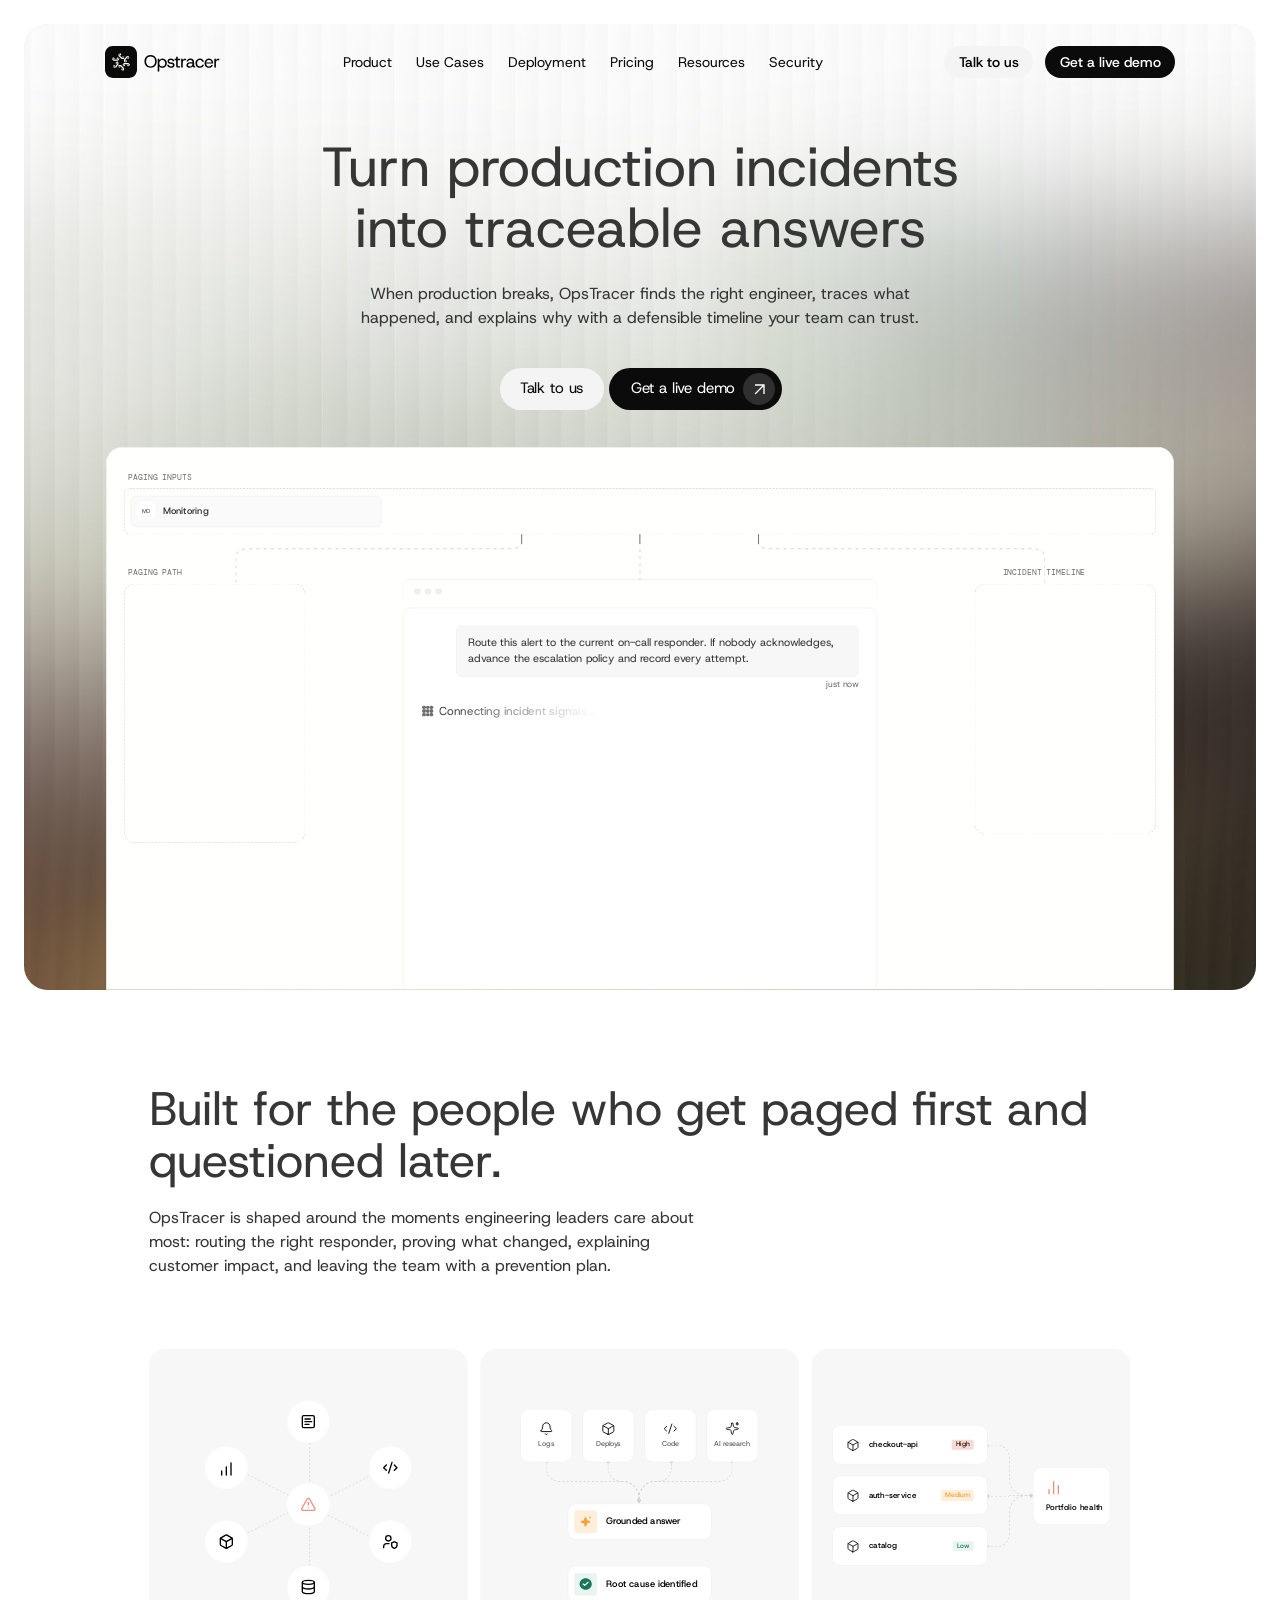
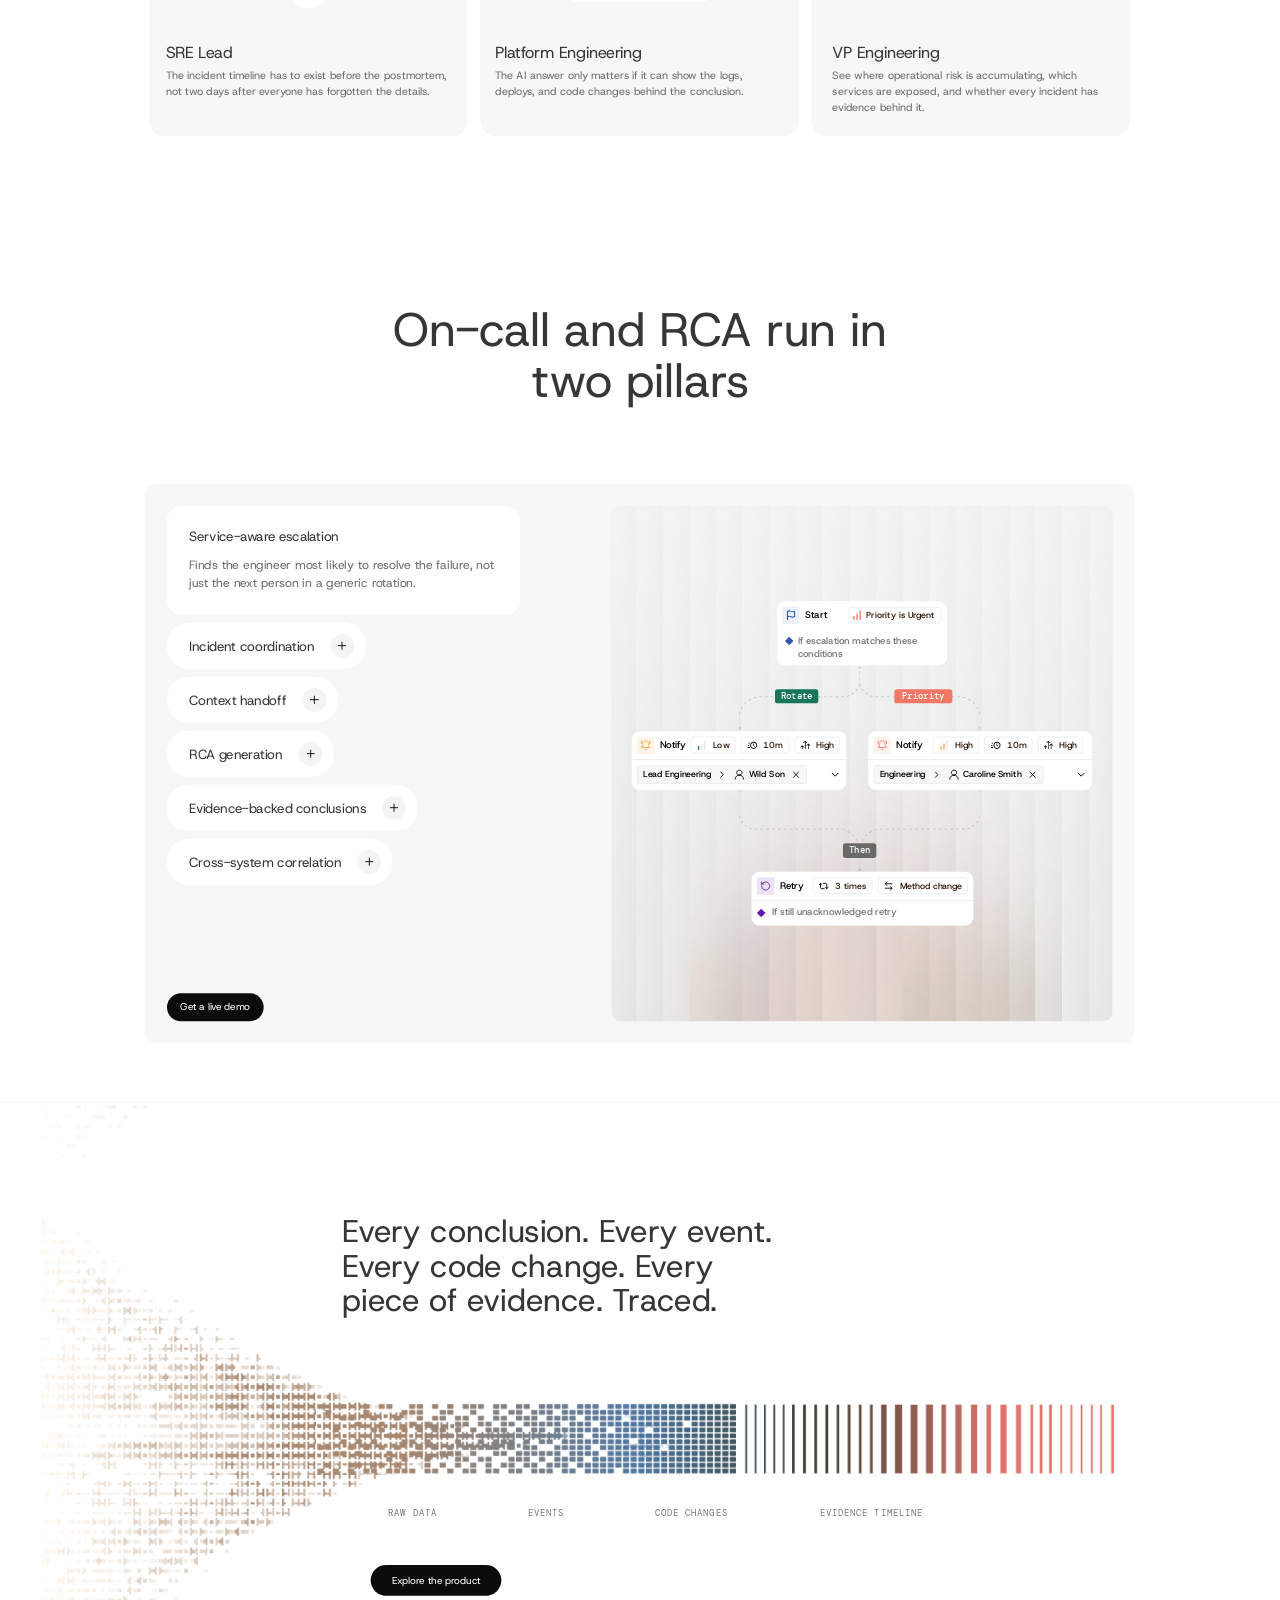
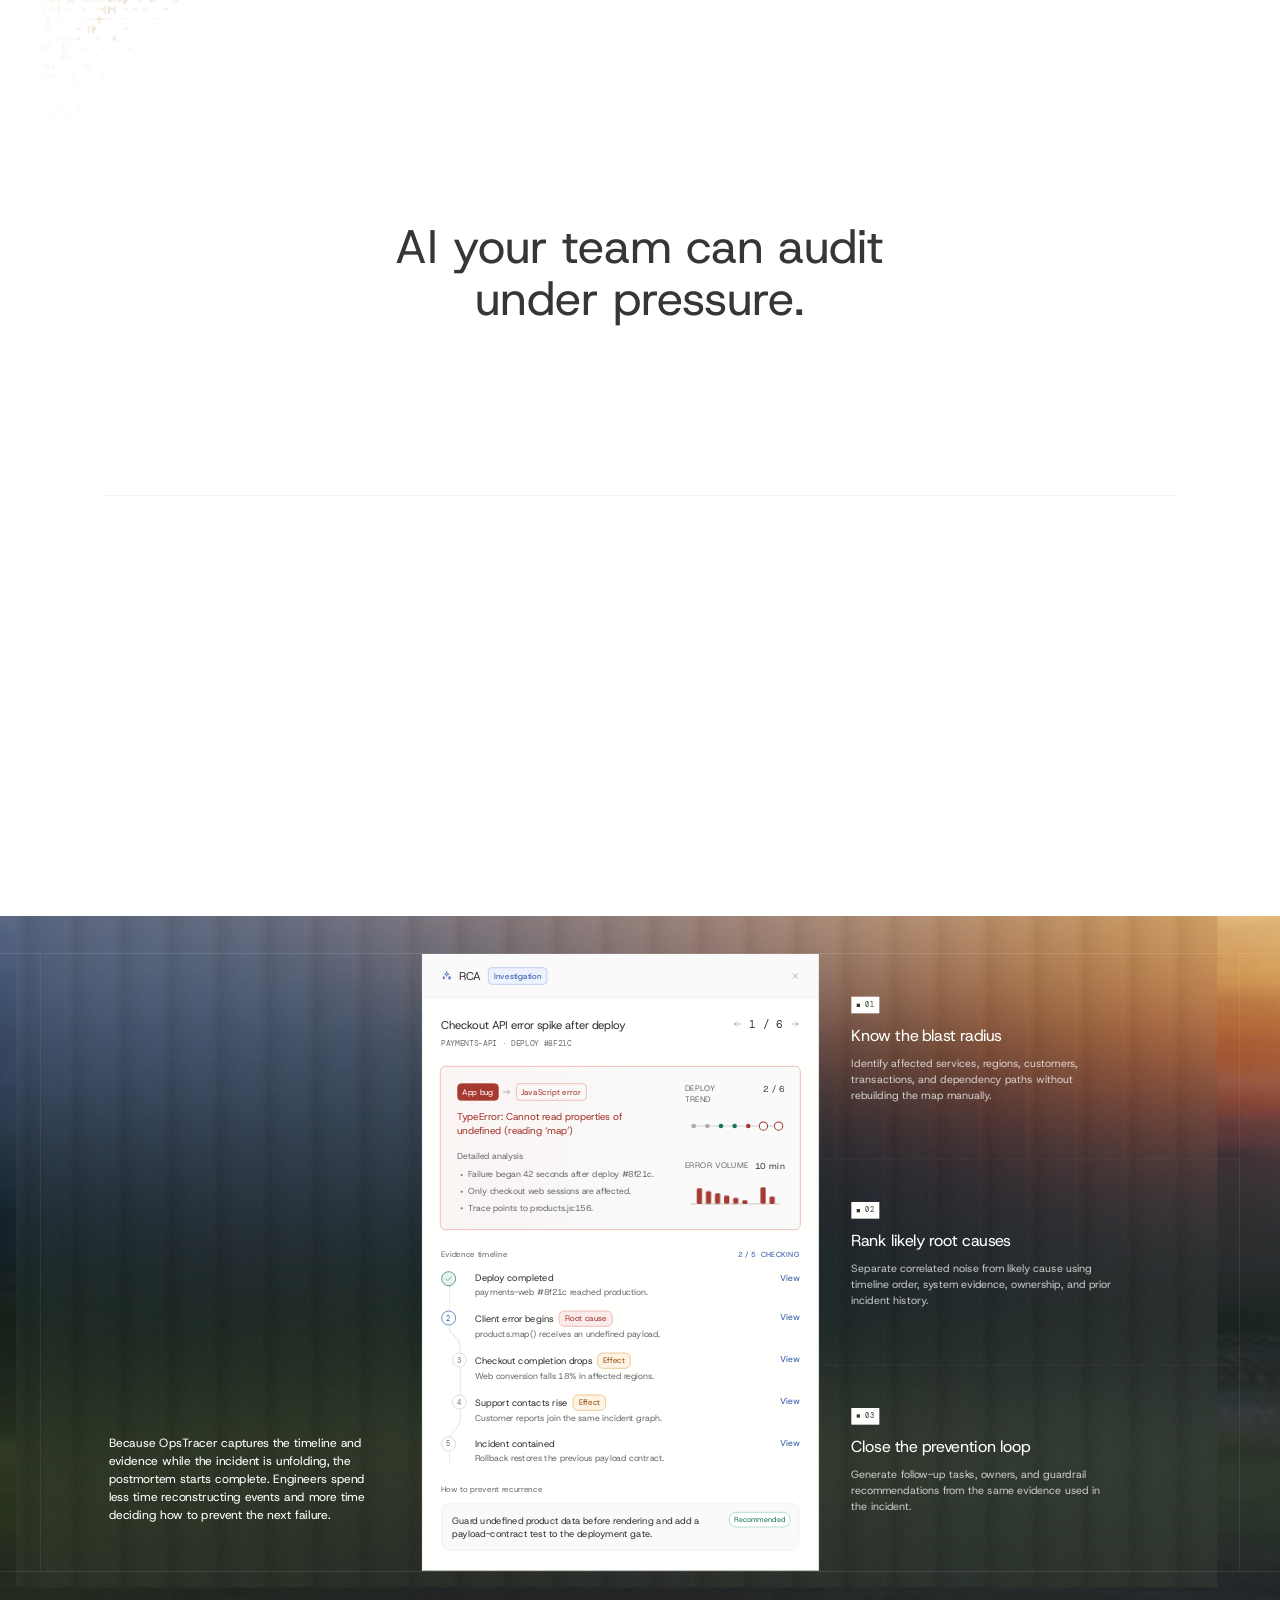
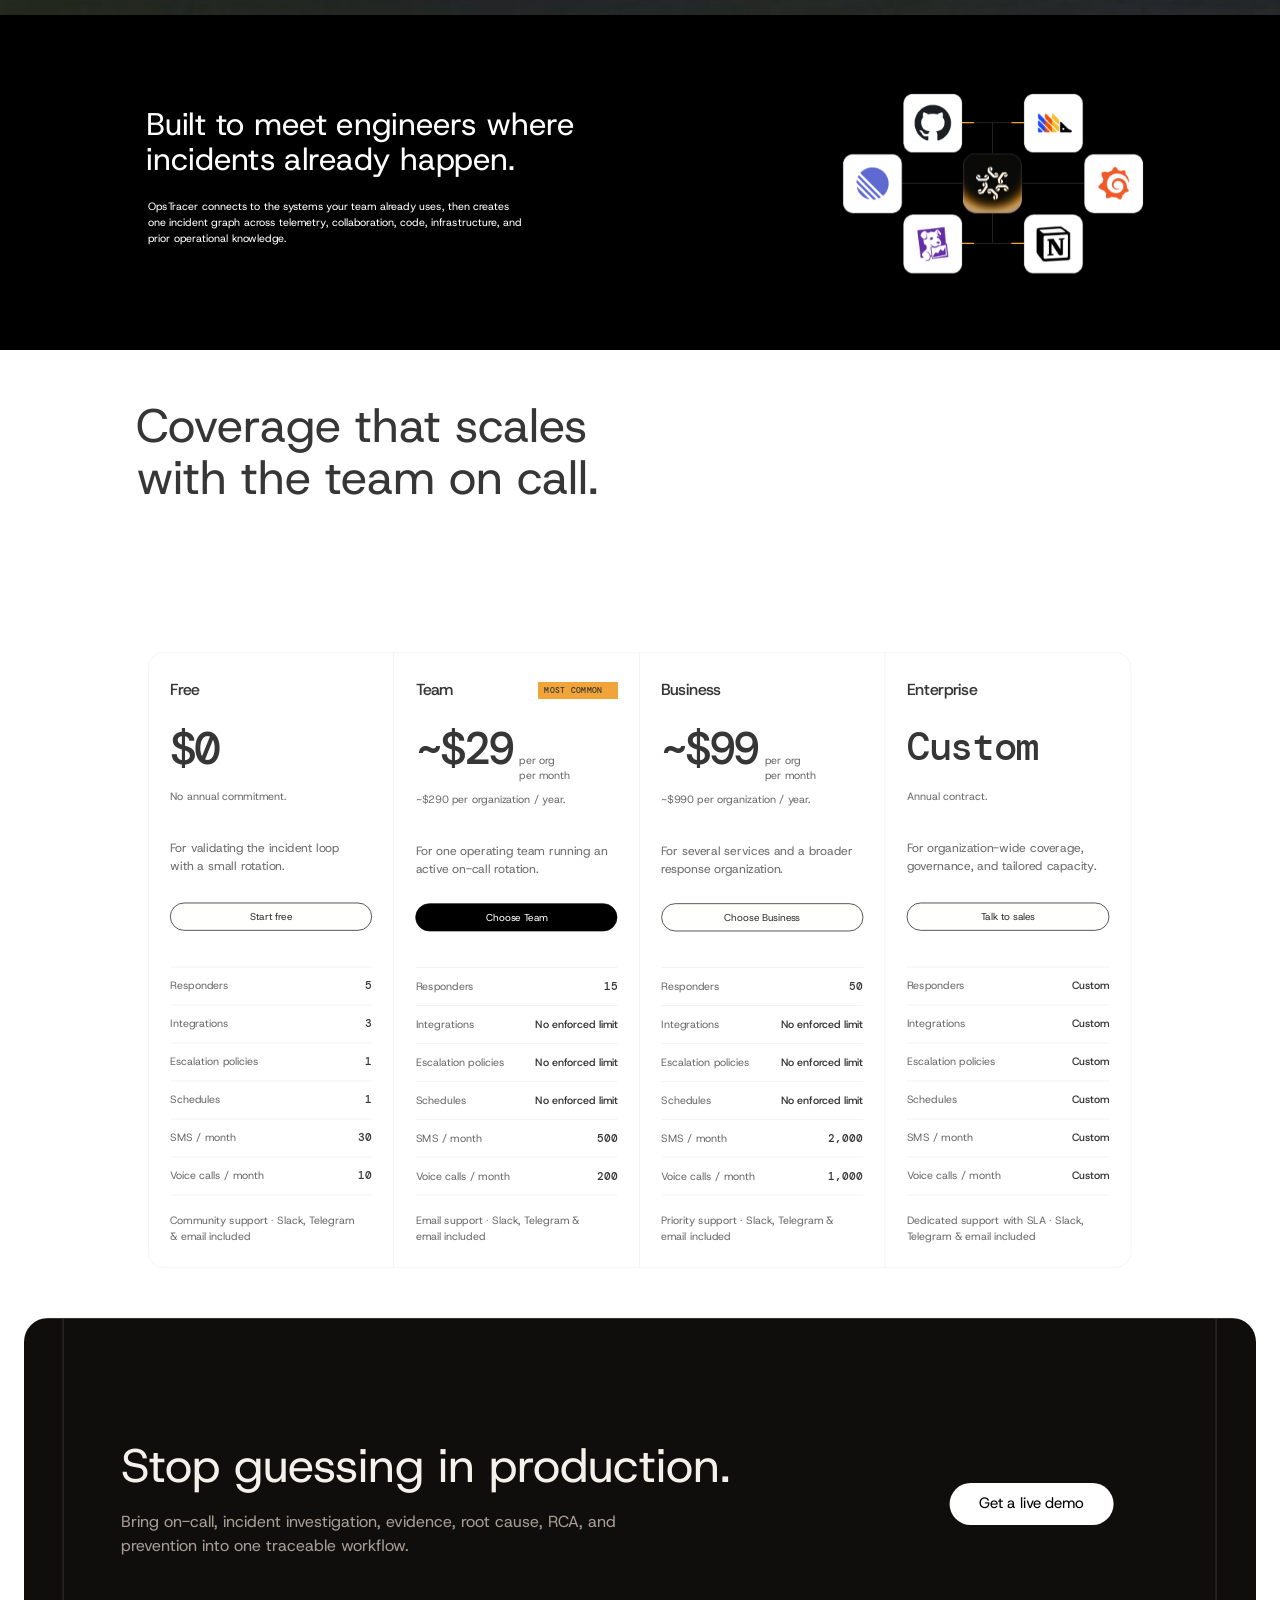
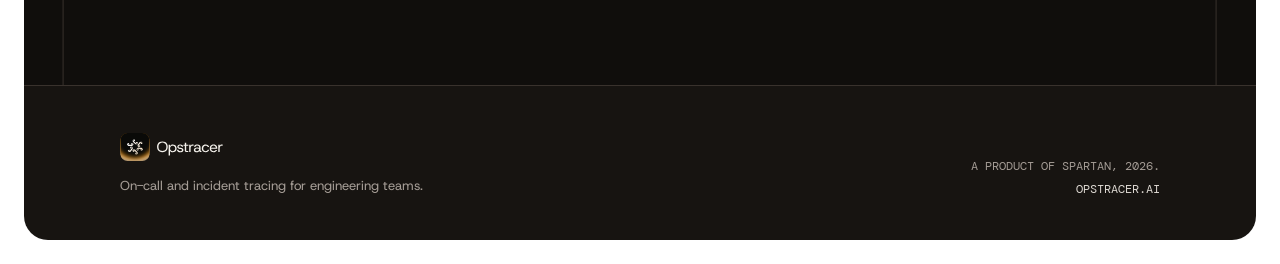
==== commit ae2edbc5: "Adjust and Edit UI + Animation" ====
--- a/index.html
+++ b/index.html
@@ -11,7 +11,7 @@
 <link rel="apple-touch-icon" sizes="180x180" href="assets/favicon-180.png">
 <link rel="preload" href="assets/fonts/HostGrotesk-Regular.woff2" as="font" type="font/woff2" crossorigin>
 <link rel="preload" href="assets/fonts/DMMono-Regular.woff2" as="font" type="font/woff2" crossorigin>
-<script>document.documentElement.classList.add('js');setTimeout(function(){if(!window.__pv){document.querySelectorAll('.pv').forEach(function(e){e.classList.add('done')});document.querySelectorAll('.traced,.integr,.pcard').forEach(function(e){e.classList.remove('pre')})}},4000)</script>
+<script>document.documentElement.classList.add('js');setTimeout(function(){if(!window.__pv){document.querySelectorAll('.pv').forEach(function(e){e.classList.add('done')});document.querySelectorAll('.traced,.integr,.pcard').forEach(function(e){e.classList.remove('pre')});document.querySelectorAll('.pl-v').forEach(function(e){e.classList.add('play')})}},4000)</script>
 <style>
 /* ==========================================================================
    OpsTracer landing — built from Figma "Design" / Desktop - 2 (node 152:5562)
@@ -190,7 +190,7 @@
 html.js .pv:not(.done):not(.s-app) .pv-body{opacity:0;transform:translateY(14px)}
 .pv-px{position:absolute;z-index:3;inset:0;pointer-events:none;background-color:rgba(255,255,254,.42);background-image:linear-gradient(90deg,rgba(255,255,254,.68) 50%,transparent 50%),linear-gradient(rgba(255,255,254,.68) 50%,transparent 50%);background-size:20px 20px;-webkit-backdrop-filter:blur(3px);backdrop-filter:blur(3px)}
 html:not(.js) .pv-px,.pv.done .pv-px,.pv.s-built .pv-px{display:none}
-.pv.s-reveal .pv-px{background-size:2px 2px;opacity:0;-webkit-backdrop-filter:blur(0);backdrop-filter:blur(0);transition:background-size 2.1s cubic-bezier(.22,1,.36,1),opacity 2.1s cubic-bezier(.22,1,.36,1),backdrop-filter 2.1s ease}
+.pv.s-reveal .pv-px{background-size:2px 2px;opacity:0;-webkit-backdrop-filter:blur(0);backdrop-filter:blur(0);transition:background-size 1.2s cubic-bezier(.22,1,.36,1),opacity 1.2s cubic-bezier(.22,1,.36,1),backdrop-filter 1.2s ease}
 .pv-body::after{content:"";position:absolute;z-index:4;inset:0;pointer-events:none;background:linear-gradient(105deg,transparent 25%,rgba(255,255,254,.58) 46%,transparent 67%);transform:translateX(-120%);display:none}
 .pv.s-app:not(.s-built):not(.done) .pv-body::after{display:block;animation:pvsweep 3s ease-in-out infinite}
 @keyframes pvsweep{0%,18%{transform:translateX(-120%)}68%,100%{transform:translateX(120%)}}
@@ -204,18 +204,39 @@
 .pv.cm .pv-tlbox{height:608px!important}
 .pv-feed{transition:opacity .3s ease}
 .pv.cm .pv-feed{opacity:0}
-.pv-cm{position:absolute;left:3.87px;top:-1.2px;width:267px;display:flex;flex-direction:column;align-items:flex-start;pointer-events:none;visibility:hidden}
+.pv-cm{position:absolute;inset:0;pointer-events:none;visibility:hidden}
 .pv.cm .pv-cm{visibility:visible}
-.cmc{position:relative;flex:none;margin-bottom:-14.09px;opacity:0;transform:translateY(-18px) scale(.96);filter:blur(2px);transition:opacity .3s ease,transform .45s cubic-bezier(.22,1,.36,1),filter .3s ease}
-.cmc:last-child{margin-bottom:0}
-.cmc>span{position:absolute;inset:0;overflow:hidden}
-.cmc img{position:absolute;max-width:none}
-.cmc>i{position:absolute;left:18.05px;background:#fdfdfd}
-.pv.cm .cmc{opacity:1;transform:none;filter:none}
-.pv.cm .cmc:nth-child(2){transition-delay:.08s}.pv.cm .cmc:nth-child(3){transition-delay:.16s}.pv.cm .cmc:nth-child(4){transition-delay:.24s}
-.pv.cm .cmc:nth-child(5){transition-delay:.32s}.pv.cm .cmc:nth-child(6){transition-delay:.4s}.pv.cm .cmc:nth-child(7){transition-delay:.48s}.pv.cm .cmc:nth-child(8){transition-delay:.56s}
-.pv.cm .cmc.hit{animation:cmhit 1.2s .9s cubic-bezier(.22,1,.36,1) both}
-@keyframes cmhit{0%,100%{transform:none}35%{transform:translateX(-6px) scale(1.035)}}
+.pv-cm .cmc{position:absolute;left:9.71px;right:9.72px;top:9.8px;border-radius:8px;background:#fff;border:1.08px solid var(--line);padding:11px 12px 12px;font-size:11.875px;line-height:16px;color:var(--text);transition:opacity .36s cubic-bezier(.22,1,.36,1),transform .44s cubic-bezier(.22,1,.36,1),filter .3s ease,border-color .3s ease,background-color .3s ease}
+.pv-cm .cmc.enter{opacity:0;filter:blur(2px)}
+.pv-cm .cmc.is-latest{border-color:var(--amber-ink);background:var(--surface-2)}
+.cmc .ch{display:flex;align-items:center;gap:8px;height:22px}
+.cmc .ci{width:22px;height:22px;border-radius:6px;flex:none;display:block}
+.cmc .ch b{font-weight:500;font-size:12.955px;color:var(--text);white-space:nowrap;overflow:hidden;text-overflow:ellipsis}
+.cmc .ch time{margin-left:auto;font-size:10.796px;color:var(--muted);white-space:nowrap}
+.cmc.is-latest .ch time{color:var(--amber-ink)}
+.cmc p{margin:0;font-size:11.875px;line-height:16px;color:var(--text)}
+.cmc .bub{position:relative;margin:8px 0 0 30px;padding:7px 10px;border-radius:9px}
+.cmc .tick{display:block;text-align:right;font-style:normal;font-size:9.716px;line-height:12px;color:#3d7fe0;margin-top:2px}
+.cmc .tick span{color:var(--muted)}
+.cmc .plain{position:relative;margin:7px 0 0 30px}
+.cmc .plain b,.cmc .plain strong{font-weight:600;font-size:11.875px;color:#101828}
+.cmc .plain small{margin-left:6px;font-size:10.796px;color:var(--muted)}
+.cmc .plain small.from{display:block;margin:0 0 4px}
+.cmc .plain p{margin-top:2px}
+.cmc .dots{position:absolute;right:0;top:-2px;font-style:normal;font-size:9px;letter-spacing:1px;color:var(--muted)}
+.cmc .plain.bar{padding-left:9px}
+.cmc .plain.bar::before{content:"";position:absolute;left:0;top:2px;bottom:2px;width:2.5px;border-radius:2px;background:#e5484d}
+.cmc .app{display:inline-block;margin-left:5px;padding:0 4px;border-radius:3px;background:#eaeaea;font-size:8.637px;line-height:13px;font-weight:600;color:#31343a;vertical-align:1px}
+.cmc .call{display:flex;align-items:center;gap:8px;margin:6px 0 0 30px}
+.cmc .call div{flex:1;min-width:0}
+.cmc .call strong{display:block;font-weight:600;font-size:15.114px;line-height:19px;color:#101828}
+.cmc .call small{display:block;font-size:10.796px;color:var(--muted)}
+.cmc .call span{width:30px;height:30px;border-radius:50%;display:grid;place-items:center;flex:none}
+.cmc .call svg{width:16px;height:16px}
+.cmc .btn-dec{background:#e5484d}
+.cmc .btn-acc{background:#34a853}
+.pv.cm .cmc.hit.is-latest .ci{animation:cmring 1s ease-in-out .5s 2}
+@keyframes cmring{0%,100%{transform:none}20%{transform:rotate(-12deg)}40%{transform:rotate(10deg)}60%{transform:rotate(-6deg)}80%{transform:rotate(4deg)}}
 
 .pv-tl{transition:opacity .36s cubic-bezier(.22,1,.36,1),transform .44s cubic-bezier(.22,1,.36,1),filter .3s ease,border-color .3s ease,background-color .3s ease}
 .pv-tl.enter{opacity:0;filter:blur(2px)}
@@ -321,17 +342,17 @@
 .pl{width:1483.705px;height:839px;background:var(--surface);border-radius:17.663px}
 .pl-left{position:absolute;left:33.12px;top:33.12px;bottom:33.12px;width:551.974px}
 .acc{width:529.895px;display:flex;flex-direction:column;align-items:flex-start;gap:12px}
-.acc-item{background:#fff;overflow:hidden;font-family:var(--f-inter);font-weight:300;color:var(--ink);transition:border-radius .35s ease,background-color .2s}
-.acc-item>button{display:flex;align-items:center;gap:24px;height:69px;padding:0 16px;font-size:21.196px;line-height:26.495px;letter-spacing:-.2208px;text-align:left;white-space:nowrap;font-weight:300;font-family:inherit}
+.acc-item{background:#fff;overflow:hidden;font-family:var(--f-sans);font-weight:400;color:var(--text);transition:border-radius .35s ease,background-color .2s}
+.acc-item>button{display:flex;align-items:center;gap:24px;height:69px;padding:0 17px 0 33px;font-size:20px;line-height:26px;letter-spacing:-.2px;text-align:left;white-space:nowrap;font-weight:400;font-family:inherit;color:inherit}
 .acc-item .plus{width:35.663px;height:35.663px;border-radius:55.197px;background:var(--chip);display:grid;place-items:center;flex:none;transition:transform .3s,background-color .2s}
 .acc-item .plus img{width:13.247px;height:13.247px}
 .acc-item>button:hover .plus{background:#e8e8e8}
 .acc-item .body{display:none}
 .acc-item:not(.open){border-radius:32.014px}
 .acc-item.open{width:100%;border-radius:22.079px;padding:33.12px}
-.acc-item.open>button{height:auto;padding:0;font-size:21.085px;cursor:default;white-space:normal}
+.acc-item.open>button{height:auto;padding:0;cursor:default;white-space:normal}
 .acc-item.open .plus{display:none}
-.acc-item.open .body{display:block;margin-top:17px;font-size:18.988px;line-height:25.832px;letter-spacing:-.1987px;color:var(--soft);animation:fadeup .35s ease both}
+.acc-item.open .body{display:block;margin-top:17px;font-size:18px;line-height:27px;color:var(--muted);animation:fadeup .35s ease both}
 @keyframes fadeup{from{opacity:0;transform:translateY(4px)}}
 .pl-cta{position:absolute;left:-.12px;top:730.88px}
 .pl-right{position:absolute;left:699.9px;top:33.12px;bottom:33.12px;width:750.684px;border-radius:13px;overflow:hidden;background:#efece8}
@@ -341,6 +362,49 @@
 .pl-v>[role],.pl-fgs{position:absolute;inset:0;transform:translateY(12px);transition:transform .6s cubic-bezier(.22,1,.36,1)}
 .pl-v.on>[role],.pl-v.on .pl-fgs{transform:none}
 .pl-fg{position:absolute;display:block;max-width:none}
+/* pillars: staged reveal per state + looping flows */
+.plg{position:absolute}
+.plg>img{position:absolute;left:0;top:0;width:100%;height:100%;max-width:none;display:block}
+.pl-v .ly{transition:opacity .5s cubic-bezier(.22,1,.36,1),transform .6s cubic-bezier(.22,1,.36,1),clip-path .75s cubic-bezier(.22,1,.36,1);transition-delay:var(--d,0s)}
+html.js .pl-v:not(.play) .ly{opacity:0;transition:none}
+html.js .pl-v:not(.play) .ly.up{transform:translateY(10px)}
+html.js .pl-v:not(.play) .ly.down{transform:translateY(-10px)}
+html.js .pl-v:not(.play) .ly.left{transform:translateX(-14px)}
+html.js .pl-v:not(.play) .ly.pop{transform:scale(.85)}
+html.js .pl-v:not(.play) .ly.barx{transform:scaleX(0)}
+.pl-v .ly.clipd{clip-path:inset(0 0 0 0)}
+html.js .pl-v:not(.play) .ly.clipd{opacity:1;clip-path:inset(0 0 100% 0)}
+.pl-flw{position:absolute;overflow:visible;pointer-events:none}
+.plg>.pl-flw{left:0;top:0;width:100%;height:100%}
+.pl .fl{fill:none;stroke:#6d6d6d;stroke-width:1.6;stroke-linecap:round;stroke-dasharray:12 700;stroke-dashoffset:12;opacity:0;vector-effect:non-scaling-stroke}
+.pl.live .pl-v.on.play .fl{opacity:.9;animation:plflow 3.4s cubic-bezier(.45,0,.55,1) 1.6s infinite}
+.pl.live .pl-v.on.play .pl-flw.b .fl{animation-name:plflowb}
+@keyframes plflow{0%{stroke-dashoffset:12}45%,100%{stroke-dashoffset:calc(var(--len) * -1)}}
+@keyframes plflowb{0%,40%{stroke-dashoffset:12}88%,100%{stroke-dashoffset:calc(var(--len) * -1)}}
+.pl.live .pl-v.on.play .fl-pill.ly{animation:plpill 3.4s ease-in-out 1.6s infinite}
+.pl.live .pl-v.on.play .fl-pill.ly[style*="left:347.14px"]{animation-delay:2.9s}
+@keyframes plpill{0%,30%,100%{transform:none}38%{transform:scale(1.1)}}
+.pl-scan{position:absolute;left:17px;top:51px;width:614px;height:30px;border-radius:6px;background:rgba(240,164,57,.09);box-shadow:inset 2px 0 0 var(--amber);opacity:0;pointer-events:none}
+.pl.live .pl-v.on.play .pl-scan{opacity:1;animation:plscan 9.6s steps(12,jump-none) 1.3s infinite;transition:opacity .4s 1.3s}
+@keyframes plscan{from{transform:translateY(0)}to{transform:translateY(583px)}}
+.pl.live .pl-v.on.play .g-s3 .ly.q1,.pl.live .pl-v.on.play .g-s3 .n-q1,.pl.live .pl-v.on.play .g-s3 .n-q2{animation:plq 3s ease-in-out 1.8s infinite}
+.pl.live .pl-v.on.play .g-s3 .n-q2{animation-delay:2.2s}
+@keyframes plq{0%,70%,100%{transform:none}80%{transform:scale(1.35)}}
+.pl.live .pl-v.on.play .g-s4 .fl{animation-duration:2.4s;animation-name:plflow}
+.pl.live .pl-v.on.play .g-s4 .n-sync{animation:plq 2.4s ease-in-out 2.4s infinite}
+.pl.live .pl-v.on.play .g-s4 .n-arr{animation:plarr 2.4s ease-in-out 2.6s infinite}
+@keyframes plarr{0%,60%,100%{transform:none}75%{transform:translateX(4px)}}
+.pl.live .pl-v.on.play .g-s4 .n-ready{animation:plq 2.4s ease-in-out 2.8s infinite}
+.pl.live .pl-v.on.play .g-s5 .n-e1,.pl.live .pl-v.on.play .g-s5 .n-e2,.pl.live .pl-v.on.play .g-s5 .n-e3{animation:plread 3.6s ease-in-out 2s infinite}
+.pl.live .pl-v.on.play .g-s5 .n-e2{animation-delay:2.4s}
+.pl.live .pl-v.on.play .g-s5 .n-e3{animation-delay:2.8s}
+@keyframes plread{0%,40%,100%{transform:none;opacity:1}15%{transform:translateX(5px);opacity:.7}}
+.pl.live .pl-v.on.play .g-s5 .n-claim{animation:plq2 3.6s ease-in-out 3.4s infinite}
+@keyframes plq2{0%,80%,100%{filter:none}88%{filter:brightness(.94) saturate(1.3)}}
+.pl.live .pl-v.on.play .g-s6b .barx{animation:plbar 5s cubic-bezier(.22,1,.36,1) 2.2s infinite}
+.pl.live .pl-v.on.play .g-s6b .n-bar1{animation-delay:2.3s}.pl.live .pl-v.on.play .g-s6b .n-bar2{animation-delay:2.4s}.pl.live .pl-v.on.play .g-s6b .n-bar3{animation-delay:2.5s}
+@keyframes plbar{0%{transform:scaleX(1)}6%{transform:scaleX(0)}28%,100%{transform:scaleX(1)}}
+
 .fl-line{position:absolute}
 .fl-line img{position:absolute;width:auto;height:auto}
 .fl-node{position:absolute;overflow:hidden;border-radius:13.137px;background:#fff}
@@ -368,34 +432,32 @@
 .tr h2{position:absolute;left:513.41px;top:167.04px;width:716.997px}
 .tr-steps{position:absolute;left:582.41px;top:604.14px;width:809.09px;height:20px;font-family:var(--f-mono);font-size:14px;line-height:20px;letter-spacing:1.12px;text-transform:uppercase;color:var(--text)}
 .tr-steps span{position:absolute;top:0;opacity:.68;white-space:nowrap}
-.tr-cta{position:absolute;left:556px;top:693px;height:46.366px;width:195.951px;padding:0;border-radius:110.395px;font-family:var(--f-inter);font-weight:300;font-size:16.67px;line-height:21.196px;letter-spacing:-.1766px}
+.tr-cta{position:absolute;left:556px;top:693px;height:46.366px;width:195.951px;padding:0;border-radius:110.395px;font-family:var(--f-sans);font-weight:400;font-size:15px;line-height:19.2px;letter-spacing:-.16px}
 
 /* ---------- audit ---------- */
 .audit-h{width:533.27px;max-width:calc(100% - 48px);height:137.89px;margin:0 auto;display:flex;align-items:center;justify-content:center;text-align:center}
 .audit-p{width:841px;max-width:calc(100% - 48px);margin:18.11px auto 0;height:69px;display:flex;align-items:center;justify-content:center;text-align:center;font-size:16px;line-height:24px;color:var(--muted)}
 .audit-grid{width:var(--c-audit);margin:min(99px,5.156vw) auto 0;border-top:1px solid var(--line-2);display:grid;grid-template-columns:repeat(5,minmax(0,1fr));gap:1px}
 .audit-grid li{min-height:min(301px,15.677vw);padding:min(40px,2.083vw);border-right:1px solid var(--line-2);display:flex;flex-direction:column;align-items:flex-start;gap:12px}
-.audit-grid .ic32{width:32px;height:32px}
-.audit-grid .ic24{width:24px;height:24px}
-.audit-grid h3{font-size:24px;line-height:38.611px;letter-spacing:-.67px;color:var(--ink);white-space:nowrap}
-.audit-grid p{font-weight:300;font-size:18px;line-height:28px;letter-spacing:-.2518px;color:var(--soft)}
+.audit-grid h3{font-size:24px;line-height:30px;letter-spacing:-.48px;color:var(--text);white-space:nowrap}
+.audit-grid p{font-size:16px;line-height:24px;color:var(--muted)}
 
 /* ---------- evidence ---------- */
 .evidence{position:relative;margin-top:18px;padding:min(56px,2.917vw) 0 min(65px,3.385vw);background:#2a2a2a url(assets/figma/ev-bg.jpg) center/cover no-repeat;color:#fff}
-.ev-band{position:relative;border-top:1px solid var(--line);border-bottom:1px solid var(--line)}
+.ev-band{position:relative;border-top:1px solid rgba(255,255,255,.1);border-bottom:1px solid rgba(255,255,255,.1)}
 .ev-wrap{width:var(--c-ev)}
-.ev{position:relative;width:1800px;height:925px;border-left:1px solid var(--line);border-right:1px solid var(--line)}
-.ev-col1{position:absolute;left:0;top:0;bottom:0;width:571.55px;border-right:1px solid var(--line)}
+.ev{position:relative;width:1800px;height:925px;border-left:1px solid rgba(255,255,255,.1);border-right:1px solid rgba(255,255,255,.1)}
+.ev-col1{position:absolute;left:0;top:0;bottom:0;width:571.55px;border-right:1px solid rgba(255,255,255,.1)}
 .ev-col1 h2{position:absolute;left:102px;top:53px;width:381.29px;height:267.67px;display:flex;align-items:center;color:#fff}
 .ev-col1 p{position:absolute;left:102px;top:721px;width:395px;font-size:18px;line-height:27px}
-.ev-steps{position:absolute;left:1166.91px;right:0;top:0;bottom:0;border-left:1px solid var(--line)}
+.ev-steps{position:absolute;left:1166.91px;right:0;top:0;bottom:0;border-left:1px solid rgba(255,255,255,.1)}
 .ev-step{position:absolute;left:0;right:0;overflow:hidden}
-.ev-step:not(:last-child){border-bottom:1px solid var(--line)}
+.ev-step:not(:last-child){border-bottom:1px solid rgba(255,255,255,.1)}
 .ev-num{position:absolute;left:48px;top:64px;width:42.53px;height:25px;background:var(--paper)}
 .ev-num i{position:absolute;left:8px;top:50%;transform:translateY(-50%);width:5px;height:5px;background:var(--text)}
 .ev-num span{position:absolute;left:20px;top:calc(50% - .5px);transform:translateY(-50%);font-family:var(--f-mono);font-size:11px;line-height:15px;letter-spacing:.66px;color:var(--text)}
-.ev-step h3{position:absolute;left:48px;top:107px;font-weight:500;font-size:24px;line-height:30px;letter-spacing:-.432px;white-space:nowrap}
-.ev-step p{position:absolute;left:48px;top:152px;font-size:14px;line-height:20px;white-space:nowrap}
+.ev-step h3{position:absolute;left:48px;top:107px;font-weight:400;font-size:24px;line-height:30px;letter-spacing:-.48px;white-space:nowrap}
+.ev-step p{position:absolute;left:48px;top:152px;font-size:16px;line-height:24px;white-space:nowrap;color:rgba(255,255,255,.72)}
 /* RCA panel */
 .rca-clip{position:absolute;left:571.55px;top:0;width:595.36px;overflow:hidden}
 .rca-clip>.fit-in{width:595.36px;height:925px}
@@ -514,20 +576,20 @@
 /* ---------- pricing ---------- */
 .pricing-head{width:var(--c-pricing-head);margin:min(75px,3.906vw) auto 0;display:flex;align-items:center;gap:min(277px,14.427vw)}
 .pricing-head .h2{width:501.47px;height:133.5px;flex:none;display:flex;flex-direction:column;justify-content:center;text-align:center}
-.pricing-head p{width:659px;font-size:17px;line-height:26.35px;color:#665f59}
+.pricing-head p{width:659px;font-size:16px;line-height:24px;color:var(--muted)}
 .pricing{width:var(--c-pricing);margin-top:min(121.5px,6.328vw)}
 @media (min-width:1476px){.pricing{left:.5px}}
 .plans{width:1475px;height:924.18px;border:1.338px solid var(--line);border-radius:24px;overflow:hidden;display:grid;grid-template-columns:repeat(4,1fr)}
 .plan{position:relative;height:921.5px;padding:0 32.12px;border-right:1.338px solid var(--line)}
 .plan:last-child{border-right:0}
-.plan h3{margin-top:40.16px;font-weight:600;font-size:26.77px;line-height:32.123px;letter-spacing:-.4015px;color:var(--text)}
-.plan-badge{position:absolute;left:215.75px;right:32.12px;top:43.5px;height:25.431px;background:var(--amber);font-family:var(--f-mono);font-weight:500;font-size:13.385px;line-height:25.431px;letter-spacing:1.0708px;text-transform:uppercase;color:var(--text);padding-left:9.37px;white-space:nowrap}
+.plan h3{margin-top:40.16px;height:32.12px;display:flex;align-items:center;font-weight:500;font-size:24px;line-height:30px;letter-spacing:-.48px;color:var(--text)}
+.plan-badge{position:absolute;left:215.75px;right:32.12px;top:43.5px;height:25.431px;background:var(--amber);font-family:var(--f-mono);font-weight:500;font-size:12px;line-height:25.431px;letter-spacing:.96px;text-transform:uppercase;color:var(--text);padding-left:9.37px;white-space:nowrap}
 .plan-price{position:relative;margin-top:40.15px;height:66.924px;font-family:var(--f-mono);font-weight:500;font-size:66.924px;line-height:66.924px;letter-spacing:-4.0154px;color:var(--text);white-space:nowrap}
 .plan-price.custom{height:58.893px;font-size:58.893px;line-height:58.893px;letter-spacing:-2.0613px}
-.plan-price small{position:absolute;left:155.27px;top:38.82px;font-family:var(--f-sans);font-weight:400;font-size:17.4px;line-height:21.75px;letter-spacing:0;color:var(--muted)}
-.plan-note{font-size:17.4px;line-height:25.23px;color:var(--muted);height:22.754px;display:flex;align-items:center}
-.plan-desc{margin-top:53.55px;height:51.25px;display:flex;align-items:center;font-size:18.739px;line-height:27.171px;color:var(--muted)}
-.plan-btn{display:flex;align-items:center;justify-content:center;width:100%;height:42px;padding-top:1.8px;border-radius:100px;border:1px solid #000;background:var(--paper);color:var(--text);font-weight:500;font-size:18.739px;line-height:18.739px;letter-spacing:.7495px;transition:background-color .2s,color .2s}
+.plan-price small{position:absolute;left:155.27px;top:38.82px;font-family:var(--f-sans);font-weight:400;font-size:16px;line-height:21.75px;letter-spacing:0;color:var(--muted)}
+.plan-note{font-size:16px;line-height:24px;color:var(--muted);height:22.754px;display:flex;align-items:center}
+.plan-desc{margin-top:53.55px;height:51.25px;display:flex;align-items:center;font-size:18px;line-height:27px;color:var(--muted)}
+.plan-btn{display:flex;align-items:center;justify-content:center;width:100%;height:42px;padding-top:1.8px;border-radius:100px;border:1px solid #000;background:var(--paper);color:var(--text);font-weight:400;font-size:15px;line-height:19.2px;letter-spacing:-.16px;transition:background-color .2s,color .2s}
 .plan-btn:hover{background:#000;color:#fff}
 .plan-btn.dark{background:#000;color:#fff}
 .plan-btn.dark:hover{background:#2a2a2a}
@@ -540,24 +602,24 @@
 .plan.b .plan-rows{margin-top:53.75px}
 .plan-rows{border-top:1.338px solid var(--line)}
 .plan-rows li{height:56.952px;display:flex;align-items:center;justify-content:space-between;border-bottom:1.338px solid var(--line);padding-top:.5px}
-.plan-rows li span{font-size:17.4px;line-height:23.49px;color:var(--muted)}
-.plan-rows li b{font-family:var(--f-mono);font-weight:500;font-size:16.062px;line-height:22.486px;letter-spacing:.5622px;text-transform:uppercase;color:var(--text);margin-right:-.5px}
+.plan-rows li span{font-size:16px;line-height:24px;color:var(--muted)}
+.plan-rows li b{font-family:var(--f-mono);font-weight:500;font-size:16px;line-height:24px;letter-spacing:.56px;text-transform:uppercase;color:var(--text);margin-right:-.5px}
 .plan-rows li b.w{font-family:var(--f-sans);letter-spacing:0;text-transform:none}
-.plan-foot{position:absolute;left:32.12px;right:32.12px;bottom:33.36px;font-weight:500;font-size:17.4px;line-height:25.23px;color:var(--muted)}
+.plan-foot{position:absolute;left:32.12px;right:32.12px;bottom:33.36px;font-weight:400;font-size:16px;line-height:24px;color:var(--muted)}
 
 /* ---------- CTA + footer ---------- */
 .end{margin:min(75px,3.906vw) 24px 24px;border-radius:24px;overflow:hidden}
 .cta{position:relative;height:367.114px;background:#100e0c;border-top:.961px solid #39322d}
 .cta-in{position:relative;width:var(--c-cta);height:366.153px;margin:0 auto;transform:translateX(-.41px);border-left:.961px solid #39322d;border-right:.961px solid #39322d;display:flex;align-items:flex-start;justify-content:space-between;padding:0 min(152.93px,7.965vw) 0 min(85.53px,4.455vw)}
-.cta h2{font-size:52.857px;line-height:62.371px;letter-spacing:-1.85px;color:#f4f1eb;white-space:nowrap}
-.cta p{margin-top:17.72px;width:550.7px;font-size:15.377px;line-height:23.065px;color:#a49c95}
+.cta h2{font-size:47px;line-height:1.1;color:#f4f1eb;white-space:nowrap}
+.cta p{margin-top:17.72px;width:550.7px;font-size:16px;line-height:24px;color:#a49c95}
 .cta-copy{padding-top:121.05px}
 .cta-in>.btn{margin-top:163.77px}
 .foot{position:relative;height:154.755px;background:#171411;border-top:.961px solid #39322d;display:flex;justify-content:space-between;padding:0 max(min(144.2px,7.51vw),calc(50% - 791.8px)) 0 max(min(143.7px,7.484vw),calc(50% - 792.3px))}
 .foot-l{padding-top:46.13px}
 .foot-l img{width:103.791px;height:28.879px}
-.foot-l p{margin-top:15.41px;font-size:12.493px;line-height:17.299px;color:#a49c95}
-.foot-r{padding-top:71.14px;text-align:right;font-family:var(--f-mono);font-size:11.532px;line-height:14.415px;text-transform:uppercase;color:#a49c95}
+.foot-l p{margin-top:15.41px;font-size:13px;line-height:18px;color:#a49c95}
+.foot-r{padding-top:71.14px;text-align:right;font-family:var(--f-mono);font-size:12px;line-height:16px;text-transform:uppercase;color:#a49c95}
 .foot-r a{display:block;margin-top:7.7px;color:#ded9d3}
 .foot-r a:hover{color:#fff}
 
@@ -781,7 +843,7 @@
           </div>
 
           <span class="pv-label pv-tlabel" style="left:1318.01px;top:158.16px"><b>Incident timeline</b><b>Contact method</b></span>
-          <div class="pv-dash pv-tlbox" style="left:1276.06px;right:0;top:173.81px;height:375.692px;border-radius:16px"><div class="pv-cm" aria-hidden="true"><div class="cmc" style="width:267px;height:89px;z-index:1"><span><img src="assets/figma/cm-0.webp" alt="" style="inset:0;width:100%;height:100%"></span><i style="top:44.120px;width:27px;height:27px"></i></div><div class="cmc" style="width:267px;height:92.993px;z-index:2"><span><img src="assets/figma/cm-1.webp" alt="" style="left:-2.37%;top:-.76%;width:105.28%;height:100.76%"></span><i style="top:43.210px;width:33px;height:27px"></i></div><div class="cmc" style="width:267px;height:90.413px;z-index:3"><span><img src="assets/figma/cm-2.webp" alt="" style="left:-.53%;top:-.25%;width:101.33%;height:99.74%"></span><i style="top:39.307px;width:33px;height:30px"></i></div><div class="cmc" style="width:267px;height:89px;z-index:4"><span><img src="assets/figma/cm-3.webp" alt="" style="left:-.26%;top:-.36%;width:100.72%;height:100.72%"></span><i style="top:40.984px;width:24px;height:30px"></i></div><div class="cmc" style="width:259.955px;height:86.652px;z-index:5"><span><img src="assets/figma/cm-4.webp" alt="" style="left:-3.06%;top:-6.91%;width:109.02%;height:109.02%"></span><i style="top:38.074px;width:29px;height:30px"></i></div><div class="cmc" style="width:264.182px;height:88.061px;z-index:6"><span><img src="assets/figma/cm-5.webp" alt="" style="left:-1.33%;top:-2%;width:104%;height:104%"></span></div><div class="cmc" style="width:261.364px;height:87.121px;z-index:7"><span><img src="assets/figma/cm-6.webp" alt="" style="left:-2.16%;top:-3.5%;width:107.01%;height:107.01%"></span><i style="top:36.541px;width:29px;height:30px"></i></div><div class="cmc" style="width:265.591px;height:88.53px;z-index:8"><span><img src="assets/figma/cm-7.webp" alt="" style="left:-.53%;top:-.93%;width:101.86%;height:101.86%"></span></div></div>
+          <div class="pv-dash pv-tlbox" style="left:1276.06px;right:0;top:173.81px;height:375.692px;border-radius:16px"><div class="pv-cm" aria-hidden="true"></div><template id="cm-cards"><div class="cmc" data-ch="wa"><div class="ch"><img class="ci" src="assets/figma/cm-ic-wa.png" alt=""><b>WhatsApp</b><time>10:24 AM</time></div>   <div class="bub" style="background:#dcf5d3"><p>P1 incident: API latency spike. <br>Acknowledge now.</p><em class="tick">✓✓ <span>10:24 AM</span></em></div></div><div class="cmc" data-ch="tg"><div class="ch"><img class="ci" src="assets/figma/cm-ic-tg.png" alt=""><b>Telegram</b><time>10:24 AM</time></div>   <div class="bub" style="background:#e5f1fc"><p>P1 incident: API latency spike. <br>Acknowledge now.</p></div></div><div class="cmc" data-ch="li"><div class="ch"><img class="ci" src="assets/figma/cm-ic-li.png" alt=""><b>LinkedIn</b><time>10:24 AM</time></div>   <div class="plain"><b>Taylor Kim</b><small>10:24 AM</small><i class="dots">•••</i><p>P1 incident: API latency spike. <br>Acknowledge now.</p></div></div><div class="cmc" data-ch="sms"><div class="ch"><img class="ci" src="assets/figma/cm-ic-sms.png" alt=""><b>SMS</b><time>Today 10:24 AM</time></div>   <div class="bub" style="background:#eef0f3"><p>P1 incident: API latency spike. <br>Acknowledge now.</p></div></div><div class="cmc" data-ch="fb"><div class="ch"><img class="ci" src="assets/figma/cm-ic-fb.png" alt=""><b>Facebook Messenger</b><time>10:24 AM</time></div>   <div class="bub" style="background:#eef0f3"><p>P1 incident: API latency spike. <br>Acknowledge now.</p></div></div><div class="cmc" data-ch="call"><div class="ch"><img class="ci" src="assets/figma/cm-ic-call.png" alt=""><b>Phone Call</b><time>Incoming call</time></div>   <div class="call"><div><strong>On-call Alert</strong><small>Engineering Ops</small></div><span class="btn-dec"><svg viewBox="0 0 24 24"><path d="M3 14.5c5-4.7 13-4.7 18 0l-2.3 2.3-3.2-1.6v-2.4c-2.3-.8-4.7-.8-7 0v2.4l-3.2 1.6z" fill="#fff"/></svg></span><span class="btn-acc"><svg viewBox="0 0 24 24"><path d="M6.6 10.8a15 15 0 0 0 6.6 6.6l2.2-2.2c.3-.3.7-.4 1-.2 1.1.4 2.3.6 3.6.6.6 0 1 .4 1 1V20c0 .6-.4 1-1 1A17 17 0 0 1 3 4c0-.6.4-1 1-1h3.5c.6 0 1 .4 1 1 0 1.3.2 2.5.6 3.6.1.3 0 .7-.2 1z" fill="#fff"/></svg></span></div></div><div class="cmc" data-ch="sl"><div class="ch"><img class="ci" src="assets/figma/cm-ic-sl.png" alt=""><b>Slack</b><time>Today 10:24 AM</time></div>   <div class="plain bar"><b>AlertBot</b><span class="app">APP</span><small>10:24 AM</small><p>P1 incident: API latency spike. <br>Acknowledge now.</p></div></div><div class="cmc" data-ch="em"><div class="ch"><img class="ci" src="assets/figma/cm-ic-em.png" alt=""><b>Email</b><time>Today 10:24 AM</time></div>   <div class="plain"><strong>[P1] API latency spike</strong><i class="dots">•••</i><small class="from">from alerts@acme.com</small><p>P1 incident: API latency spike. <br>Acknowledge now.</p></div></div></template>
             <div class="pv-tl is-latest">
               <span class="op">OP</span><span class="da">DA</span><span class="src">OpsTracer</span><span class="new">NEW</span>
               <p>Monitoring alert opened <br>incident INC-2291</p>
@@ -899,12 +961,12 @@
               <div class="pl-v on" data-v="0">
                 <img class="pl-glass" src="assets/figma/pl-bg.jpg" alt="">
               <div role="img" aria-label="Escalation flow: when priority is urgent, rotate or notify by priority, then retry if still unacknowledged">
-                <div class="fl-line" style="left:372.1px;top:241.04px;width:181px;height:96px"><img src="assets/figma/pl-line-tr.svg" alt="" style="left:-1.47%;top:-2.78%;width:103.06%;height:102.78%"></div>
-                <div class="fl-line" style="left:372.1px;top:427.04px;width:181px;height:122px;transform:scaleX(-1)"><img src="assets/figma/pl-line-br.svg" alt="" style="left:-1.47%;top:-2.19%;width:103.06%;height:102.19%"></div>
-                <div class="fl-line" style="left:191.1px;top:241.04px;width:181px;height:96px;transform:scaleX(-1)"><img src="assets/figma/pl-line-tl.svg" alt="" style="left:-1.47%;top:-2.78%;width:103.06%;height:102.78%"></div>
-                <div class="fl-line" style="left:191.1px;top:427.04px;width:181px;height:122px"><img src="assets/figma/pl-line-bl.svg" alt="" style="left:-1.47%;top:-2.19%;width:103.06%;height:102.19%"></div>
-
-                <div class="fl-node" style="left:248.1px;top:142.88px;width:255px">
+                <div class="fl-line ly clipd" style="--d:0.25s;left:372.1px;top:241.04px;width:181px;height:96px"><img src="assets/figma/pl-line-tr.svg" alt="" style="left:-1.47%;top:-2.78%;width:103.06%;height:102.78%"><svg class="pl-flw t" viewBox="0 0 186.553 98.6667" preserveAspectRatio="none" aria-hidden="true" style="left:-1.47%;top:-2.78%;width:103.06%;height:102.78%"><path class="fl" style="--len:250px" d="M2.667 2.667V22.7C2.667 36.8 14.1 48.2 28.2 48.2H158.2C172.3 48.2 183.667 59.6 183.667 73.7V93"/></svg></div>
+                <div class="fl-line ly clipd" style="--d:0.95s;left:372.1px;top:427.04px;width:181px;height:122px;transform:scaleX(-1)"><img src="assets/figma/pl-line-br.svg" alt="" style="left:-1.47%;top:-2.19%;width:103.06%;height:102.19%"><svg class="pl-flw b" viewBox="0 0 186.553 124.667" preserveAspectRatio="none" aria-hidden="true" style="left:-1.47%;top:-2.19%;width:103.06%;height:102.19%"><path class="fl" style="--len:276px" d="M2.667 2.667V35C2.667 49.1 14.1 60.5 28.2 60.5H158.2C172.3 60.5 183.667 71.9 183.667 86V119"/></svg></div>
+                <div class="fl-line ly clipd" style="--d:0.25s;left:191.1px;top:241.04px;width:181px;height:96px;transform:scaleX(-1)"><img src="assets/figma/pl-line-tl.svg" alt="" style="left:-1.47%;top:-2.78%;width:103.06%;height:102.78%"><svg class="pl-flw t" viewBox="0 0 186.553 98.6667" preserveAspectRatio="none" aria-hidden="true" style="left:-1.47%;top:-2.78%;width:103.06%;height:102.78%"><path class="fl" style="--len:250px" d="M2.667 2.667V22.7C2.667 36.8 14.1 48.2 28.2 48.2H158.2C172.3 48.2 183.667 59.6 183.667 73.7V93"/></svg></div>
+                <div class="fl-line ly clipd" style="--d:0.95s;left:191.1px;top:427.04px;width:181px;height:122px"><img src="assets/figma/pl-line-bl.svg" alt="" style="left:-1.47%;top:-2.19%;width:103.06%;height:102.19%"><svg class="pl-flw b" viewBox="0 0 186.553 124.667" preserveAspectRatio="none" aria-hidden="true" style="left:-1.47%;top:-2.19%;width:103.06%;height:102.19%"><path class="fl" style="--len:276px" d="M2.667 2.667V35C2.667 49.1 14.1 60.5 28.2 60.5H158.2C172.3 60.5 183.667 71.9 183.667 86V119"/></svg></div>
+
+                <div class="fl-node ly down" style="--d:0s;left:248.1px;top:142.88px;width:255px">
                   <div class="fl-hd">
                     <div class="fl-name" style="width:98.899px"><span class="fl-ib" style="background:var(--blue-bg);border-radius:2.761px"><img src="assets/figma/pl-flag.svg" alt=""></span>Start</div>
                     <span class="tag" style="flex:1;min-width:0;gap:6px;padding-inline:4px;border-color:#e8e8e8"><img src="assets/figma/pl-bars-red.svg" alt="">Priority is Urgent</span>
@@ -915,7 +977,7 @@
                   </div>
                 </div>
 
-                <div class="fl-node b" style="left:384.1px;top:336.88px;width:338px;height:90px">
+                <div class="fl-node b ly up" style="--d:0.65s;left:384.1px;top:336.88px;width:338px;height:90px">
                   <div class="fl-hd" style="align-items:flex-start">
                     <div class="fl-name" style="width:80.137px"><span class="fl-ib" style="background:rgba(238,146,133,.12)"><img src="assets/figma/pl-bell-red.svg" alt=""></span>Notify</div>
                     <div class="tags" style="width:231.216px">
@@ -930,7 +992,7 @@
                   </div>
                 </div>
 
-                <div class="fl-node b" style="left:29.1px;top:336.88px;width:324px;height:90px">
+                <div class="fl-node b ly up" style="--d:0.75s;left:29.1px;top:336.88px;width:324px;height:90px">
                   <div class="fl-hd" style="align-items:flex-start">
                     <div class="fl-name" style="width:80.137px"><span class="fl-ib" style="background:rgba(240,164,57,.12)"><img src="assets/figma/pl-bell-amber.svg" alt=""></span>Notify</div>
                     <div class="tags" style="width:231.216px">
@@ -945,11 +1007,11 @@
                   </div>
                 </div>
 
-                <span class="fl-pill" style="left:347.14px;top:506.04px;width:49.922px;height:21.458px;background:#696969">Then</span>
-                <span class="fl-pill" style="left:245.1px;top:274.88px;width:65px;background:var(--green)">Rotate</span>
-                <span class="fl-pill" style="left:424.1px;top:274.88px;width:87px;background:#f27765">Priority</span>
-
-                <div class="fl-node b" style="left:209.1px;top:547.88px;width:334px;height:82px">
+                <span class="fl-pill ly pop" style="--d:1.15s;left:347.14px;top:506.04px;width:49.922px;height:21.458px;background:#696969">Then</span>
+                <span class="fl-pill ly pop" style="--d:0.5s;left:245.1px;top:274.88px;width:65px;background:var(--green)">Rotate</span>
+                <span class="fl-pill ly pop" style="--d:0.5s;left:424.1px;top:274.88px;width:87px;background:#f27765">Priority</span>
+
+                <div class="fl-node b ly up" style="--d:1.3s;left:209.1px;top:547.88px;width:334px;height:82px">
                   <div class="fl-hd" style="align-items:flex-start">
                     <div class="fl-name" style="width:80.137px"><span class="fl-ib" style="background:rgba(96,22,175,.12)"><img src="assets/figma/pl-retry.svg" alt=""></span>Retry</div>
                     <div class="tags">
@@ -966,23 +1028,23 @@
               </div>
               <div class="pl-v" data-v="1" role="img" aria-label="Incident list: alerts across services with priority and status" aria-hidden="true">
                 <img class="pl-glass" src="assets/figma/pl-bg-2.jpg" alt="" loading="lazy" decoding="async">
-                <div class="pl-fgs"><img class="pl-fg" src="assets/figma/pl-v2.svg" alt="" loading="lazy" decoding="async" style="left:75.28px;top:70.972px;width:676px;height:702px"></div>
+                <div class="pl-fgs"><div class="plg g-s2" style="left:75.28px;top:70.972px;width:676px;height:702px"><img class="ly fade n-base" src="assets/figma/plx-s2-base.svg" alt="" loading="lazy" decoding="async" style="--d:0s;transform-origin:338.5px 351.0px"><img class="ly down n-hd" src="assets/figma/plx-s2-hd.svg" alt="" loading="lazy" decoding="async" style="--d:0.1s;transform-origin:339.0px 20.0px"><img class="ly up n-r2" src="assets/figma/plx-s2-r2.svg" alt="" loading="lazy" decoding="async" style="--d:0.2s;transform-origin:338.0px 66.0px"><img class="ly up n-r3" src="assets/figma/plx-s2-r3.svg" alt="" loading="lazy" decoding="async" style="--d:0.25s;transform-origin:323.0px 120.5px"><img class="ly up n-r4" src="assets/figma/plx-s2-r4.svg" alt="" loading="lazy" decoding="async" style="--d:0.3s;transform-origin:323.5px 173.0px"><img class="ly up n-r5" src="assets/figma/plx-s2-r5.svg" alt="" loading="lazy" decoding="async" style="--d:0.35s;transform-origin:323.5px 227.5px"><img class="ly up n-r6" src="assets/figma/plx-s2-r6.svg" alt="" loading="lazy" decoding="async" style="--d:0.4s;transform-origin:323.5px 278.5px"><img class="ly up n-r7" src="assets/figma/plx-s2-r7.svg" alt="" loading="lazy" decoding="async" style="--d:0.45s;transform-origin:323.5px 331.5px"><img class="ly up n-r8" src="assets/figma/plx-s2-r8.svg" alt="" loading="lazy" decoding="async" style="--d:0.5s;transform-origin:323.5px 384.0px"><img class="ly up n-r9" src="assets/figma/plx-s2-r9.svg" alt="" loading="lazy" decoding="async" style="--d:0.55s;transform-origin:323.5px 437.0px"><img class="ly up n-r10" src="assets/figma/plx-s2-r10.svg" alt="" loading="lazy" decoding="async" style="--d:0.6s;transform-origin:323.5px 489.5px"><img class="ly up n-r11" src="assets/figma/plx-s2-r11.svg" alt="" loading="lazy" decoding="async" style="--d:0.65s;transform-origin:323.5px 542.0px"><img class="ly up n-r12" src="assets/figma/plx-s2-r12.svg" alt="" loading="lazy" decoding="async" style="--d:0.7s;transform-origin:323.5px 595.0px"><img class="ly up n-r13" src="assets/figma/plx-s2-r13.svg" alt="" loading="lazy" decoding="async" style="--d:0.75s;transform-origin:323.5px 648.0px"><img class="ly up n-r14" src="assets/figma/plx-s2-r14.svg" alt="" loading="lazy" decoding="async" style="--d:0.8s;transform-origin:323.5px 694.5px"><i class="pl-scan"></i></div></div>
               </div>
               <div class="pl-v" data-v="2" role="img" aria-label="Shift handoff card: deploy 8f21c removed the payload guard, proven and open items" aria-hidden="true">
                 <img class="pl-glass" src="assets/figma/pl-bg-3.jpg" alt="" loading="lazy" decoding="async">
-                <div class="pl-fgs"><img class="pl-fg" src="assets/figma/pl-v3.svg" alt="" loading="lazy" decoding="async" style="left:199.098px;top:226.882px;width:353px;height:318px"></div>
+                <div class="pl-fgs"><div class="plg g-s3" style="left:199.098px;top:226.882px;width:353px;height:318px"><img class="ly up n-base" src="assets/figma/plx-s3-base.svg" alt="" loading="lazy" decoding="async" style="--d:0s;transform-origin:176.5px 159.0px"><img class="ly fade n-hd" src="assets/figma/plx-s3-hd.svg" alt="" loading="lazy" decoding="async" style="--d:0.15s;transform-origin:168.0px 25.5px"><img class="ly up n-ti" src="assets/figma/plx-s3-ti.svg" alt="" loading="lazy" decoding="async" style="--d:0.3s;transform-origin:141.5px 98.0px"><img class="ly pop n-pill" src="assets/figma/plx-s3-pill.svg" alt="" loading="lazy" decoding="async" style="--d:0.5s;transform-origin:93.0px 77.5px"><img class="ly up n-s1" src="assets/figma/plx-s3-s1.svg" alt="" loading="lazy" decoding="async" style="--d:0.6s;transform-origin:86.0px 194.5px"><img class="ly up n-s2" src="assets/figma/plx-s3-s2.svg" alt="" loading="lazy" decoding="async" style="--d:0.7s;transform-origin:253.0px 187.0px"><img class="ly fade n-ft" src="assets/figma/plx-s3-ft.svg" alt="" loading="lazy" decoding="async" style="--d:1.05s;transform-origin:235.5px 296.5px"><img class="ly pop n-q1" src="assets/figma/plx-s3-q1.svg" alt="" loading="lazy" decoding="async" style="--d:0.85s;transform-origin:22.5px 184.5px"><img class="ly pop n-q2" src="assets/figma/plx-s3-q2.svg" alt="" loading="lazy" decoding="async" style="--d:0.95s;transform-origin:22.5px 211.5px"></div></div>
               </div>
               <div class="pl-v" data-v="3" role="img" aria-label="Context handoff: IN-2841 synced from Maya Tran to Sam Lee with cause and evidence" aria-hidden="true">
                 <img class="pl-glass" src="assets/figma/pl-bg-4.jpg" alt="" loading="lazy" decoding="async">
-                <div class="pl-fgs"><img class="pl-fg" src="assets/figma/pl-v4.svg" alt="" loading="lazy" decoding="async" style="left:146.098px;top:138.0px;width:458px;height:497px"></div>
+                <div class="pl-fgs"><div class="plg g-s4" style="left:146.098px;top:138.0px;width:458px;height:497px"><img class="ly up n-base" src="assets/figma/plx-s4-base.svg" alt="" loading="lazy" decoding="async" style="--d:0.8s;transform-origin:229.0px 336.0px"><img class="ly down n-note" src="assets/figma/plx-s4-note.svg" alt="" loading="lazy" decoding="async" style="--d:0s;transform-origin:229.0px 38.0px"><img class="ly clipd n-conn" src="assets/figma/plx-s4-conn.svg" alt="" loading="lazy" decoding="async" style="--d:0.35s;transform-origin:229.0px 125.0px"><img class="ly pop n-sync" src="assets/figma/plx-s4-sync.svg" alt="" loading="lazy" decoding="async" style="--d:0.65s;transform-origin:229.0px 125.5px"><img class="ly fade n-ch" src="assets/figma/plx-s4-ch.svg" alt="" loading="lazy" decoding="async" style="--d:0.95s;transform-origin:229.0px 211.0px"><img class="ly up n-det" src="assets/figma/plx-s4-det.svg" alt="" loading="lazy" decoding="async" style="--d:1.1s;transform-origin:215.0px 338.5px"><img class="ly left n-p1" src="assets/figma/plx-s4-p1.svg" alt="" loading="lazy" decoding="async" style="--d:1.25s;transform-origin:71.5px 463.0px"><img class="ly fade n-arr" src="assets/figma/plx-s4-arr.svg" alt="" loading="lazy" decoding="async" style="--d:1.4s;transform-origin:155.0px 463.0px"><img class="ly left n-p2" src="assets/figma/plx-s4-p2.svg" alt="" loading="lazy" decoding="async" style="--d:1.5s;transform-origin:232.5px 463.0px"><img class="ly pop n-ready" src="assets/figma/plx-s4-ready.svg" alt="" loading="lazy" decoding="async" style="--d:1.65s;transform-origin:381.0px 463.0px"><svg class="pl-flw" viewBox="0 0 458 497" aria-hidden="true"><path class="fl" style="--len:92px" d="M228.848 81V170"/></svg></div></div>
               </div>
               <div class="pl-v" data-v="4" role="img" aria-label="Incident channel: Ops Bot posts evidence-backed conclusions with linked sources" aria-hidden="true">
                 <img class="pl-glass" src="assets/figma/pl-bg-5.jpg" alt="" loading="lazy" decoding="async">
-                <div class="pl-fgs"><img class="pl-fg" src="assets/figma/pl-v5.svg" alt="" loading="lazy" decoding="async" style="left:98.098px;top:80.0px;width:653px;height:658px"></div>
+                <div class="pl-fgs"><div class="plg g-s5" style="left:98.098px;top:80.0px;width:653px;height:658px"><img class="ly fade n-base" src="assets/figma/plx-s5-base.svg" alt="" loading="lazy" decoding="async" style="--d:0s;transform-origin:357.5px 435.0px"><img class="ly left n-side" src="assets/figma/plx-s5-side.svg" alt="" loading="lazy" decoding="async" style="--d:0.05s;transform-origin:31.0px 329.0px"><img class="ly down n-hdr" src="assets/figma/plx-s5-hdr.svg" alt="" loading="lazy" decoding="async" style="--d:0.15s;transform-origin:357.5px 22.5px"><img class="ly up n-m1" src="assets/figma/plx-s5-m1.svg" alt="" loading="lazy" decoding="async" style="--d:0.3s;transform-origin:357.5px 128.5px"><img class="ly up n-m2h" src="assets/figma/plx-s5-m2h.svg" alt="" loading="lazy" decoding="async" style="--d:0.55s;transform-origin:227.5px 248.5px"><img class="ly fade n-m2t" src="assets/figma/plx-s5-m2t.svg" alt="" loading="lazy" decoding="async" style="--d:0.65s;transform-origin:321.5px 291.0px"><img class="ly up n-claim" src="assets/figma/plx-s5-claim.svg" alt="" loading="lazy" decoding="async" style="--d:0.8s;transform-origin:390.0px 346.0px"><img class="ly up n-e1" src="assets/figma/plx-s5-e1.svg" alt="" loading="lazy" decoding="async" style="--d:0.95s;transform-origin:390.0px 430.5px"><img class="ly up n-e2" src="assets/figma/plx-s5-e2.svg" alt="" loading="lazy" decoding="async" style="--d:1.05s;transform-origin:390.0px 504.5px"><img class="ly up n-e3" src="assets/figma/plx-s5-e3.svg" alt="" loading="lazy" decoding="async" style="--d:1.15s;transform-origin:397.5px 568.5px"><img class="ly fade n-foot" src="assets/figma/plx-s5-foot.svg" alt="" loading="lazy" decoding="async" style="--d:1.3s;transform-origin:390.0px 623.0px"></div></div>
               </div>
               <div class="pl-v" data-v="5" role="img" aria-label="Trace 6C92E: span breakdown and related signals across Datadog, GitHub and AWS" aria-hidden="true">
                 <img class="pl-glass" src="assets/figma/pl-bg-6.jpg" alt="" loading="lazy" decoding="async">
-                <div class="pl-fgs"><img class="pl-fg" src="assets/figma/pl-v6a.svg" alt="" loading="lazy" decoding="async" style="left:278.098px;top:68.0px;width:420px;height:139px"><img class="pl-fg" src="assets/figma/pl-v6b.svg" alt="" loading="lazy" decoding="async" style="left:112.098px;top:253.02px;width:527px;height:265px"><img class="pl-fg" src="assets/figma/pl-v6c.svg" alt="" loading="lazy" decoding="async" style="left:47.098px;top:576.0px;width:441px;height:141px"></div>
+                <div class="pl-fgs"><div class="plg g-s6a" style="left:278.098px;top:68.0px;width:420px;height:139px"><img class="ly down n-base" src="assets/figma/plx-s6a-base.svg" alt="" loading="lazy" decoding="async" style="--d:0s;transform-origin:210.0px 69.5px"><img class="ly fade n-top" src="assets/figma/plx-s6a-top.svg" alt="" loading="lazy" decoding="async" style="--d:0.15s;transform-origin:205.5px 37.5px"><img class="ly up n-b1" src="assets/figma/plx-s6a-b1.svg" alt="" loading="lazy" decoding="async" style="--d:0.3s;transform-origin:64.5px 107.5px"><img class="ly up n-b2" src="assets/figma/plx-s6a-b2.svg" alt="" loading="lazy" decoding="async" style="--d:0.38s;transform-origin:277.0px 107.5px"></div><div class="plg g-s6b" style="left:112.098px;top:253.02px;width:527px;height:265px"><img class="ly up n-base" src="assets/figma/plx-s6b-base.svg" alt="" loading="lazy" decoding="async" style="--d:0.35s;transform-origin:263.5px 132.5px"><img class="ly fade n-hd" src="assets/figma/plx-s6b-hd.svg" alt="" loading="lazy" decoding="async" style="--d:0.5s;transform-origin:263.5px 34.0px"><img class="ly fade n-th" src="assets/figma/plx-s6b-th.svg" alt="" loading="lazy" decoding="async" style="--d:0.58s;transform-origin:263.5px 65.5px"><img class="ly up n-r0" src="assets/figma/plx-s6b-r0.svg" alt="" loading="lazy" decoding="async" style="--d:0.65s;transform-origin:263.5px 102.0px"><img class="ly up n-r1" src="assets/figma/plx-s6b-r1.svg" alt="" loading="lazy" decoding="async" style="--d:0.73s;transform-origin:263.5px 139.0px"><img class="ly up n-r2" src="assets/figma/plx-s6b-r2.svg" alt="" loading="lazy" decoding="async" style="--d:0.81s;transform-origin:263.5px 176.0px"><img class="ly up n-r3" src="assets/figma/plx-s6b-r3.svg" alt="" loading="lazy" decoding="async" style="--d:0.89s;transform-origin:264.0px 207.5px"><img class="ly barx n-bar0" src="assets/figma/plx-s6b-bar0.svg" alt="" loading="lazy" decoding="async" style="--d:0.85s;transform-origin:159px 96.0px"><img class="ly barx n-bar1" src="assets/figma/plx-s6b-bar1.svg" alt="" loading="lazy" decoding="async" style="--d:0.95s;transform-origin:159px 133.0px"><img class="ly barx n-bar2" src="assets/figma/plx-s6b-bar2.svg" alt="" loading="lazy" decoding="async" style="--d:1.05s;transform-origin:159px 170.0px"><img class="ly barx n-bar3" src="assets/figma/plx-s6b-bar3.svg" alt="" loading="lazy" decoding="async" style="--d:1.15s;transform-origin:159px 207.0px"></div><div class="plg g-s6c" style="left:47.098px;top:576.0px;width:441px;height:141px"><img class="ly up n-base" src="assets/figma/plx-s6c-base.svg" alt="" loading="lazy" decoding="async" style="--d:1.0s;transform-origin:220.5px 70.5px"><img class="ly fade n-btn" src="assets/figma/plx-s6c-btn.svg" alt="" loading="lazy" decoding="async" style="--d:1.15s;transform-origin:81.0px 26.5px"><img class="ly up n-rw1" src="assets/figma/plx-s6c-rw1.svg" alt="" loading="lazy" decoding="async" style="--d:1.25s;transform-origin:221.0px 79.5px"><img class="ly up n-rw2" src="assets/figma/plx-s6c-rw2.svg" alt="" loading="lazy" decoding="async" style="--d:1.35s;transform-origin:221.5px 117.0px"></div></div>
               </div>
             </div>
           </div>
@@ -1014,11 +1076,11 @@
   <h2 class="h2 audit-h rv">AI your team can audit <br>under pressure.</h2>
   <p class="audit-p rv"><span class="nw">OpsTracer does not ask engineers to trust a black box during a production incident. It builds a traceable case <br class="d-br"> file: what happened, when it happened, which systems confirm it, and how strongly the evidence supports <br class="d-br"> the conclusion.</span></p>
   <ol class="audit-grid">
-    <li class="rv"><img class="ic32" src="assets/figma/au-alert.svg" alt=""><h3>Alert</h3><p>Respond to the right signal, <br class="br-xl">not every signal.</p></li>
-    <li class="rv"><img class="ic24" src="assets/figma/au-oncall.svg" alt=""><h3>On-call</h3><p>Reach the engineer who can fix it, <br class="br-xl">not just the next name in rotation.</p></li>
-    <li class="rv"><img class="ic32" src="assets/figma/au-investigate.svg" alt=""><h3>Investigation</h3><p>Follow one trace instead of <br class="br-xl">jumping between six tools.</p></li>
-    <li class="rv"><img class="ic32" src="assets/figma/au-rootcause.svg" alt=""><h3>Root cause</h3><p>Prove what caused the failure, <br class="br-xl">not just what happened nearby.</p></li>
-    <li class="rv"><img class="ic32" src="assets/figma/au-prevent.svg" alt=""><h3>Prevention</h3><p>Fix the system instead of <br class="br-xl">writing another incident report.</p></li>
+    <li class="rv"><h3>Alert</h3><p>Respond to the right signal, <br class="br-xl">not every signal.</p></li>
+    <li class="rv"><h3>On-call</h3><p>Reach the engineer who can fix it, <br class="br-xl">not just the next name in rotation.</p></li>
+    <li class="rv"><h3>Investigation</h3><p>Follow one trace instead of <br class="br-xl">jumping between six tools.</p></li>
+    <li class="rv"><h3>Root cause</h3><p>Prove what caused the failure, <br class="br-xl">not just what happened nearby.</p></li>
+    <li class="rv"><h3>Prevention</h3><p>Fix the system instead of <br class="br-xl">writing another incident report.</p></li>
   </ol>
 </section>
 
@@ -1326,7 +1388,9 @@
       });
       var idx=[].indexOf.call(acc.querySelectorAll('.acc-item'),item);
       var pl=acc.closest('.pl');
-      if(pl)pl.querySelectorAll('.pl-v').forEach(function(v){var on=+v.dataset.v===idx;v.classList.toggle('on',on);v.setAttribute('aria-hidden',on?'false':'true');});
+      if(pl)pl.querySelectorAll('.pl-v').forEach(function(v){var on=+v.dataset.v===idx;v.classList.toggle('on',on);v.setAttribute('aria-hidden',on?'false':'true');
+        if(on&&pl.dataset.seen&&!matchMedia('(prefers-reduced-motion: reduce)').matches){v.classList.remove('play');void v.offsetWidth;v.classList.add('play');}
+        else if(!on&&pl.dataset.seen&&!matchMedia('(prefers-reduced-motion: reduce)').matches)setTimeout(function(){if(!v.classList.contains('on'))v.classList.remove('play');},460);});
     });
   });
 
@@ -1341,14 +1405,39 @@
     var chips=[].slice.call(pv.querySelectorAll('.pv-chip')), steps=[].slice.call(pv.querySelectorAll('.pv-step'));
     var msg=pv.querySelector('.pv-msg'), msgP=msg.querySelector('p'), promptHTML=msgP.innerHTML, prompt=msgP.textContent.replace(/\s+/g,' ').trim();
     var status=pv.querySelector('.pv-shimmer'), tlBox=pv.querySelector('.pv-tl').parentNode;
-    var cmCards=[].slice.call(pv.querySelectorAll('.cmc'));
+    var cmBox=pv.querySelector('.pv-cm'), cmTpl=document.getElementById('cm-cards'), cmTimers=[];
+    var CM_ORDER=['wa','tg','li','sms','fb','call','sl','em'];
+    function cmClear(){cmTimers.forEach(clearTimeout);cmTimers=[];}
+    function cmLayout(){
+      var y=9.8;
+      [].forEach.call(cmBox.children,function(c,i){
+        c.classList.toggle('is-latest',i===0);
+        c.style.transform='translateY('+(y-9.8)+'px)';
+        y+=c.offsetHeight+8.64;
+      });
+    }
+    function cmPlay(target){
+      cmClear(); cmBox.innerHTML='';
+      var seq=CM_ORDER.filter(function(k){return k!==target;}).reverse().concat([target]);
+      seq.forEach(function(k,n){
+        cmTimers.push(setTimeout(function(){
+          var src=cmTpl.content.querySelector('[data-ch="'+k+'"]'); if(!src)return;
+          var c=src.cloneNode(true); c.classList.add('enter'); c.classList.toggle('hit',k===target);
+          c.style.transform='translateY(-32px) scale(.94)';
+          cmBox.insertBefore(c,cmBox.firstChild);
+          while(cmBox.children.length>6)cmBox.lastElementChild.remove();
+          c.getBoundingClientRect();
+          requestAnimationFrame(function(){c.classList.remove('enter');cmLayout();});
+        },n*420));
+      });
+    }
     var GAP=113.766;
     var events=[
       ['OP','OpsTracer','DA','Monitoring alert opened <br>incident INC-2291','Correlating alert context...',0,0],
       ['OP','OpsTracer','DA','Repeat alert joined <br>incident INC-2291','Updating the incident timeline...',0,0],
-      ['OP','OpsTracer','PH','Primary responder <br>paged by SMS','Paging the current on-call responder...',2,3,3],
+      ['OP','OpsTracer','PH','Primary responder <br>paged by SMS','Paging the current on-call responder...',2,3,'sms'],
       ['OP','OpsTracer','CA','On-call coverage resolved <br>for this service','Checking the active schedule...',1,2],
-      ['RE','Responder','PH','Incident acknowledged <br>escalation stopped','Recording acknowledgement...',3,3,5],
+      ['RE','Responder','PH','Incident acknowledged <br>escalation stopped','Recording acknowledgement...',3,3,'call'],
       ['RE','Responder','SE','Incident resolved <br>notifications closed','Closing the incident timeline...',3,1]
     ];
     var timers=[], feedTimer=null, feedIdx=0, feed=null, started=false, visible=true, finished=false;
@@ -1380,14 +1469,14 @@
       setStatus(ev[4]); highlight(ev);
       var isCm=ev[6]===3;
       pv.classList.toggle('cm',isCm);
-      cmCards.forEach(function(c,i){c.classList.toggle('hit',isCm&&i===ev[7]);});
+      if(isCm)cmPlay(ev[7]); else cmClear();
       return isCm;
     }
     function startFeed(){
       if(feedTimer)return;
       if(!feed.children.length)push.lastCm=push();
       if(reduce)return;
-      (function tick(wait){feedTimer=setTimeout(function(){var w=3600;if(visible&&!document.hidden)w=push()?5600:3600;tick(w);},wait);})(push.lastCm?5600:3600);
+      (function tick(wait){feedTimer=setTimeout(function(){var w=3600;if(visible&&!document.hidden)w=push()?6400:3600;tick(w);},wait);})(push.lastCm?6400:3600);
     }
     function setupFeed(){
       tlBox.querySelectorAll('.pv-tl').forEach(function(n){n.remove();});
@@ -1411,24 +1500,24 @@
       (function type(){
         if(finished)return;
         msgP.textContent=prompt.slice(0,i); i++;
-        if(i<=prompt.length){later(type,22+Math.random()*14);return;}
+        if(i<=prompt.length){later(type,9+Math.random()*6);return;}
         msgP.classList.remove('typing'); msgP.innerHTML=promptHTML;
-        later(build,400);
+        later(build,180);
       })();
     }
     function build(){
       pv.classList.add('s-chat','live'); setStatus('Reading alert context...');
-      var T=1200, st=72;
+      var T=450, st=56;
       chips.forEach(function(c,i){later(function(){c.classList.add('show');setStatus(i===chips.length-1?'Resolving on-call coverage...':'Connecting incident signals...');},T+i*st);});
-      var A=T+chips.length*st+200;
+      var A=T+chips.length*st+120;
       steps.slice(0,3).forEach(function(c,i){later(function(){c.classList.add('show');setStatus(i===2?'Starting escalation...':'Resolving on-call coverage...');},A+i*st);});
-      var W=A+3*st+200;
+      var W=A+3*st+120;
       later(function(){steps[3].classList.add('show');setStatus('Opening incident timeline...');},W);
-      var B=W+st+320;
+      var B=W+st+140;
       later(function(){pv.classList.add('s-app');},B);
-      later(function(){pv.classList.add('s-reveal');},B+1000);
-      later(function(){pv.classList.add('s-built');startFeed();},B+1000+2100+350);
-      later(function(){finished=true;pv.classList.add('done');},B+1000+2100+350+900);
+      later(function(){pv.classList.add('s-reveal');startFeed();},B+450);
+      later(function(){pv.classList.add('s-built');},B+450+1200);
+      later(function(){finished=true;pv.classList.add('done');},B+450+1200+600);
     }
     pv.addEventListener('click',finish);
     if(!('IntersectionObserver' in window)){run();return;}
@@ -1466,9 +1555,9 @@
     line.style.clipPath='inset(0 0 '+cuts[0]+' 0)'; setProg(1,false);
     var played=false;
     function step(i){
-      if(i>=items.length){setTimeout(complete,260);return;}
+      if(i>=items.length){setTimeout(complete,150);return;}
       items[i].classList.add('chk'); setProg(i,true);
-      setTimeout(function(){resolve(i);setTimeout(function(){step(i+1);},360);},720);
+      setTimeout(function(){resolve(i);setTimeout(function(){step(i+1);},180);},420);
     }
     function complete(){
       badge.textContent='Complete'; setProg(items.length,false); setTimeout(function(){line.style.clipPath='';},700);
@@ -1478,13 +1567,27 @@
     function play(){
       if(played)return; played=true;
       panel.classList.add('play'); panel.classList.remove('pre');
-      setTimeout(function(){step(1);},900);
+      setTimeout(function(){step(1);},450);
     }
     if(!('IntersectionObserver' in window)){play();return;}
     var io=new IntersectionObserver(function(es){
       es.forEach(function(e){if(e.isIntersecting&&e.intersectionRatio>=.3){play();io.disconnect();}});
     },{threshold:[0,.15,.3,.5],rootMargin:'0px 0px -6% 0px'});
     io.observe(panel);
+  })();
+
+  /* Pillars: stage the visible state once the panel is on screen; loop only while visible. */
+  (function(){
+    var pl=document.querySelector('.pl'); if(!pl)return;
+    var reduce=matchMedia('(prefers-reduced-motion: reduce)').matches;
+    function warm(){pl.querySelectorAll('img[loading="lazy"]').forEach(function(i){i.loading='eager';});}
+    if('IntersectionObserver' in window){var wio=new IntersectionObserver(function(es){if(es.some(function(e){return e.isIntersecting;})){warm();wio.disconnect();}},{rootMargin:'900px 0px'});wio.observe(pl);}else warm();
+    if(reduce||!('IntersectionObserver' in window)){pl.dataset.seen=1;pl.querySelectorAll('.pl-v').forEach(function(v){v.classList.add('play');});if(!reduce)pl.classList.add('live');return;}
+    new IntersectionObserver(function(es){es.forEach(function(e){
+      var vis=e.isIntersecting&&e.intersectionRatio>=.3;
+      if(vis&&!pl.dataset.seen){pl.dataset.seen=1;var v=pl.querySelector('.pl-v.on');if(v)v.classList.add('play');}
+      pl.classList.toggle('live',vis);
+    });},{threshold:[0,.3,.6]}).observe(pl);
   })();
 
   /* Persona cards: stage each card's visual once, then loop the connectors. */
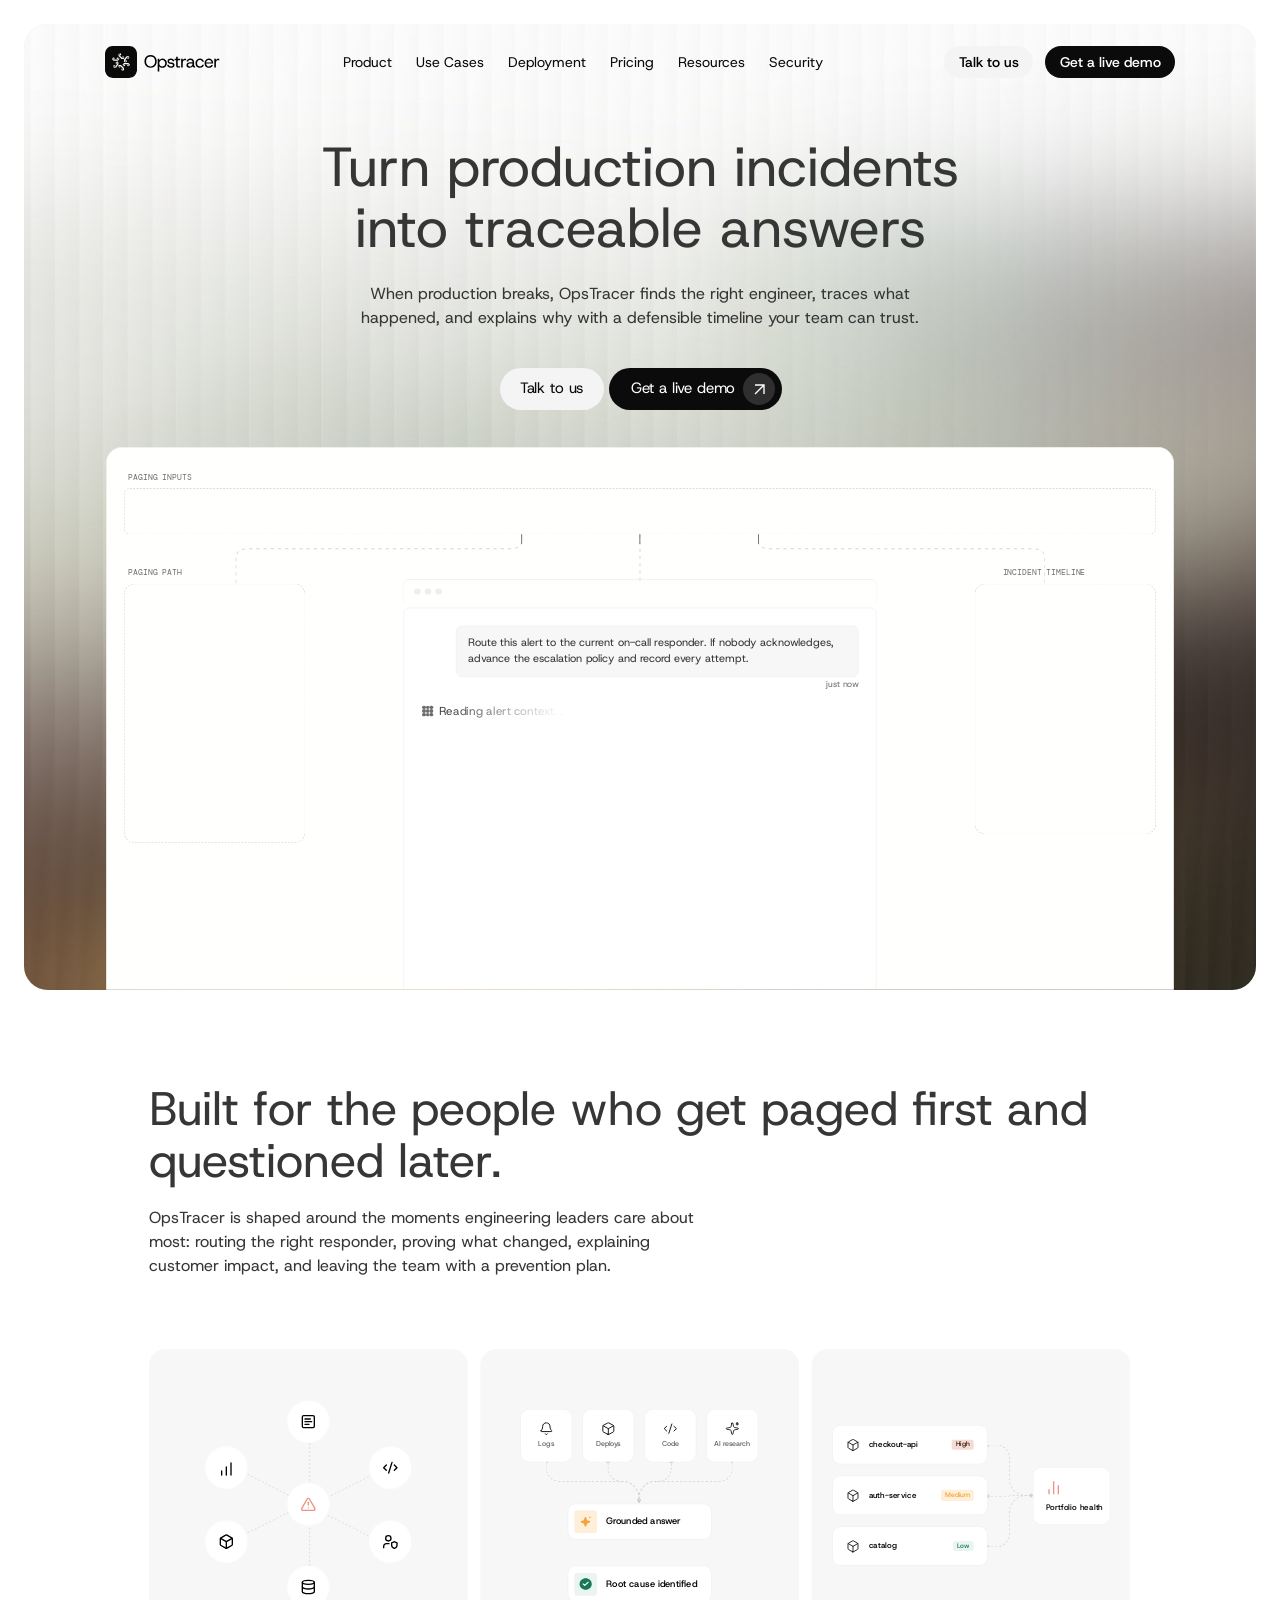
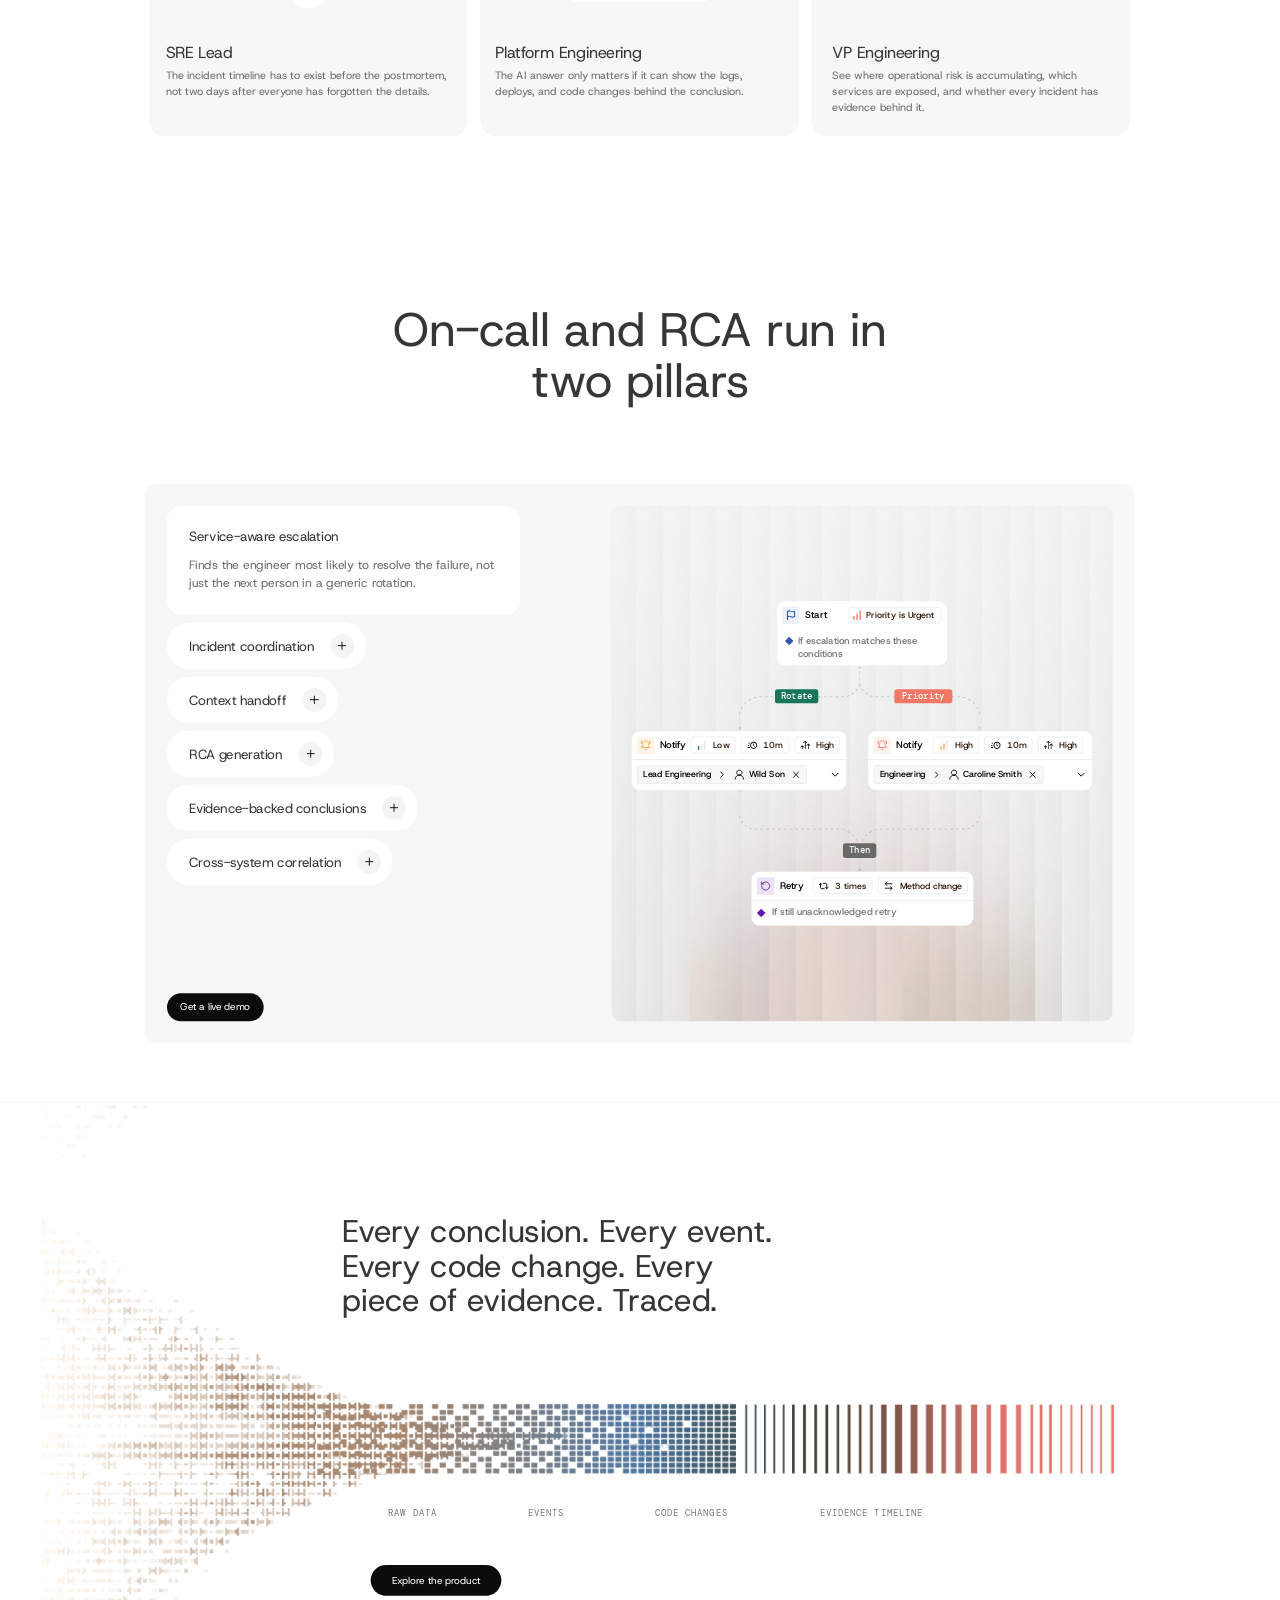
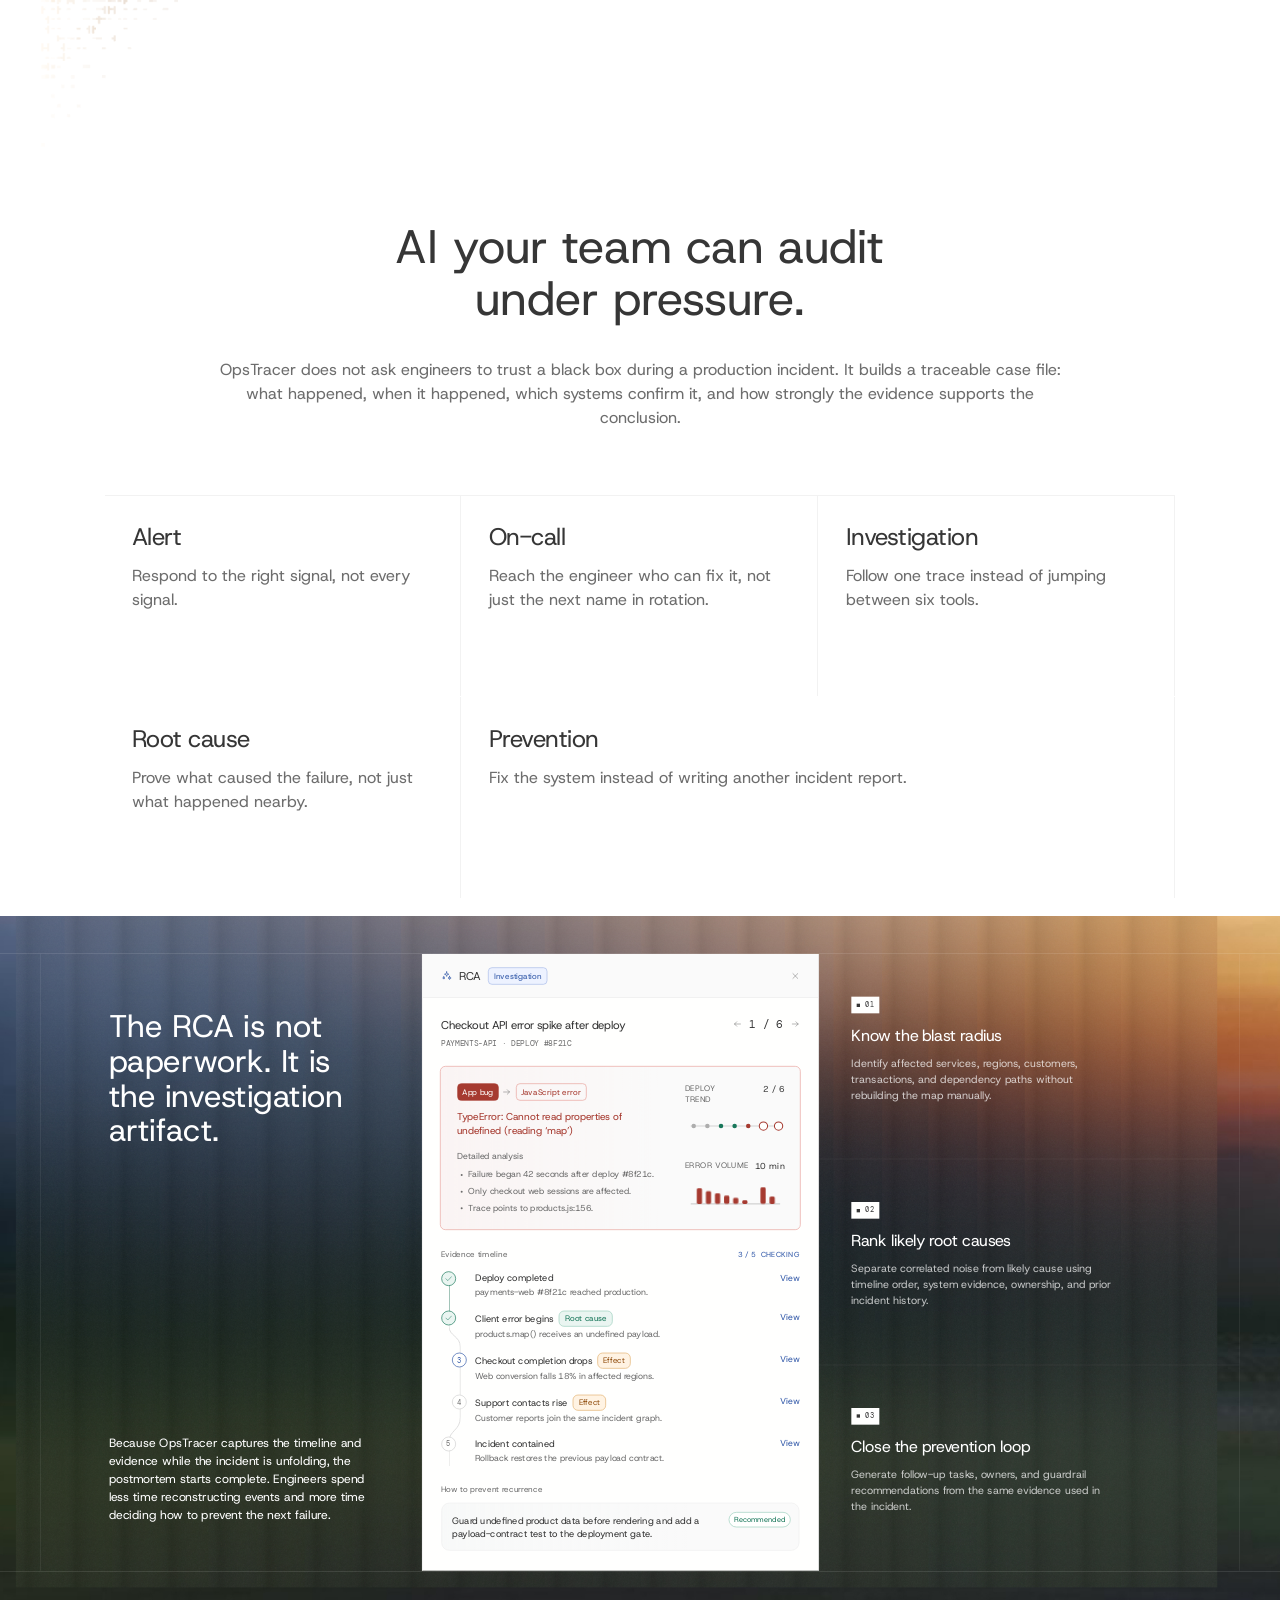
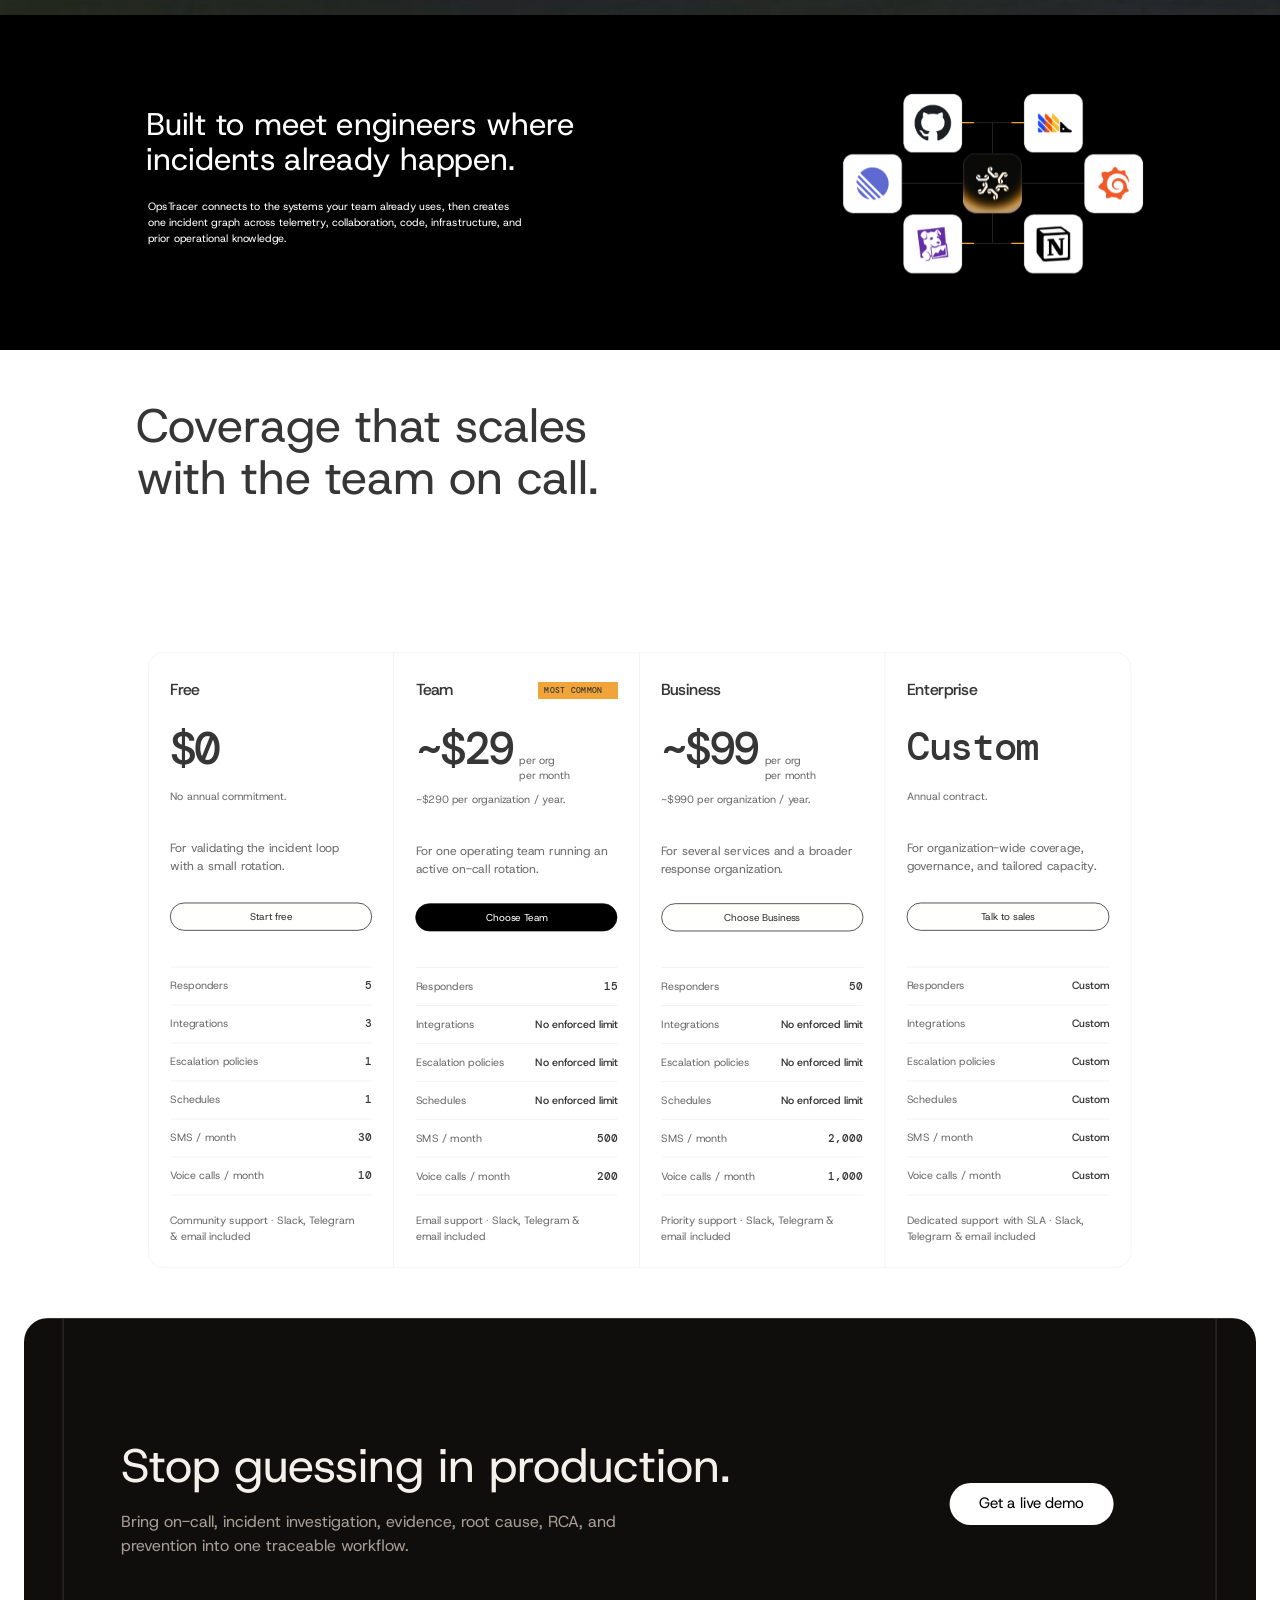
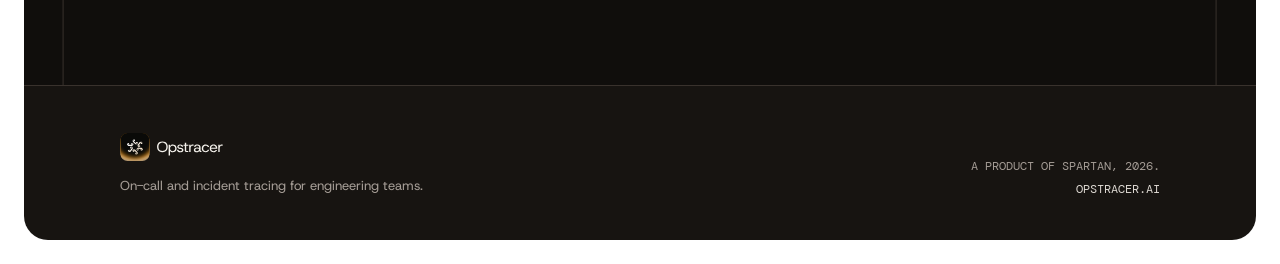
==== commit 7021e6bf: "Adjust and Edit UI + Animation" ====
--- a/index.html
+++ b/index.html
@@ -384,7 +384,7 @@
 .pl.live .pl-v.on.play .fl-pill.ly{animation:plpill 3.4s ease-in-out 1.6s infinite}
 .pl.live .pl-v.on.play .fl-pill.ly[style*="left:347.14px"]{animation-delay:2.9s}
 @keyframes plpill{0%,30%,100%{transform:none}38%{transform:scale(1.1)}}
-.pl-scan{position:absolute;left:17px;top:51px;width:614px;height:30px;border-radius:6px;background:rgba(240,164,57,.09);box-shadow:inset 2px 0 0 var(--amber);opacity:0;pointer-events:none}
+.pl-scan{position:absolute;left:2.73px;top:43px;width:672.7px;height:46px;background:rgba(240,164,57,.09);opacity:0;pointer-events:none}
 .pl.live .pl-v.on.play .pl-scan{opacity:1;animation:plscan 9.6s steps(12,jump-none) 1.3s infinite;transition:opacity .4s 1.3s}
 @keyframes plscan{from{transform:translateY(0)}to{transform:translateY(583px)}}
 .pl.live .pl-v.on.play .g-s3 .ly.q1,.pl.live .pl-v.on.play .g-s3 .n-q1,.pl.live .pl-v.on.play .g-s3 .n-q2{animation:plq 3s ease-in-out 1.8s infinite}
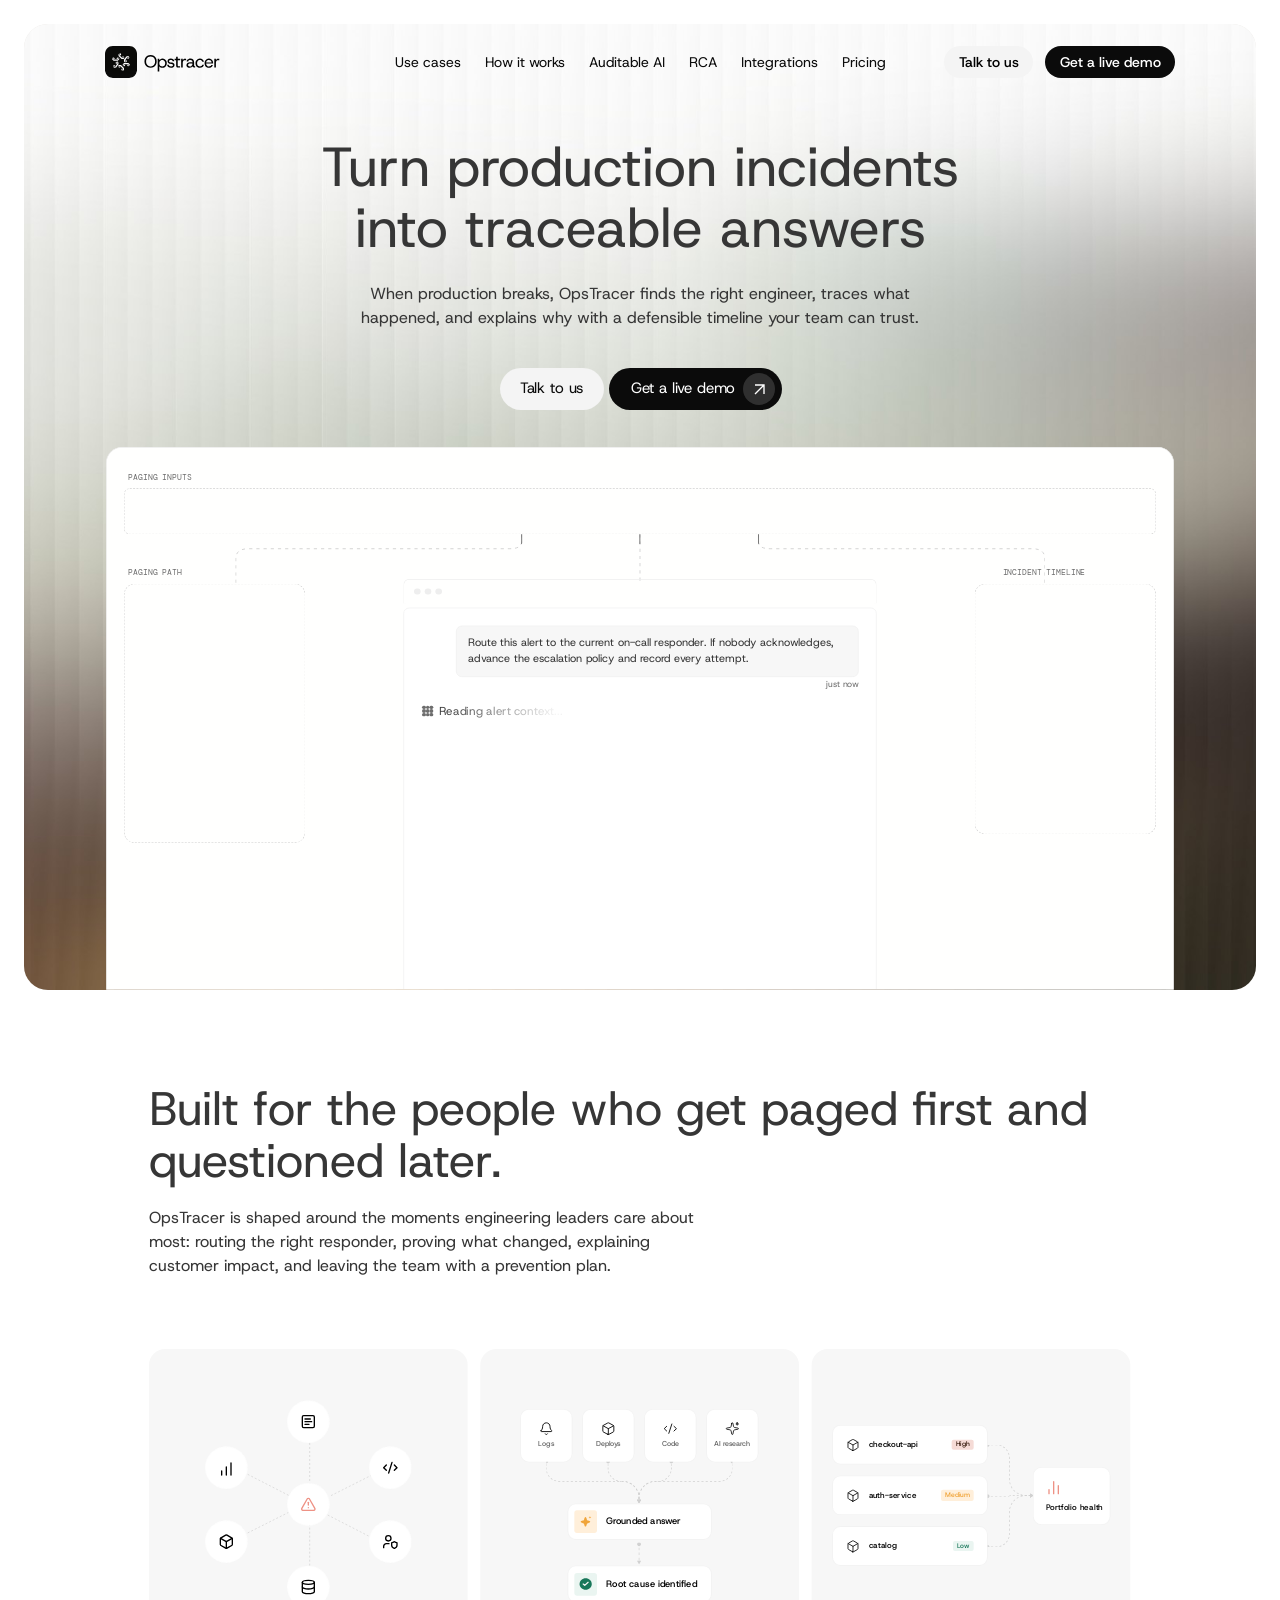
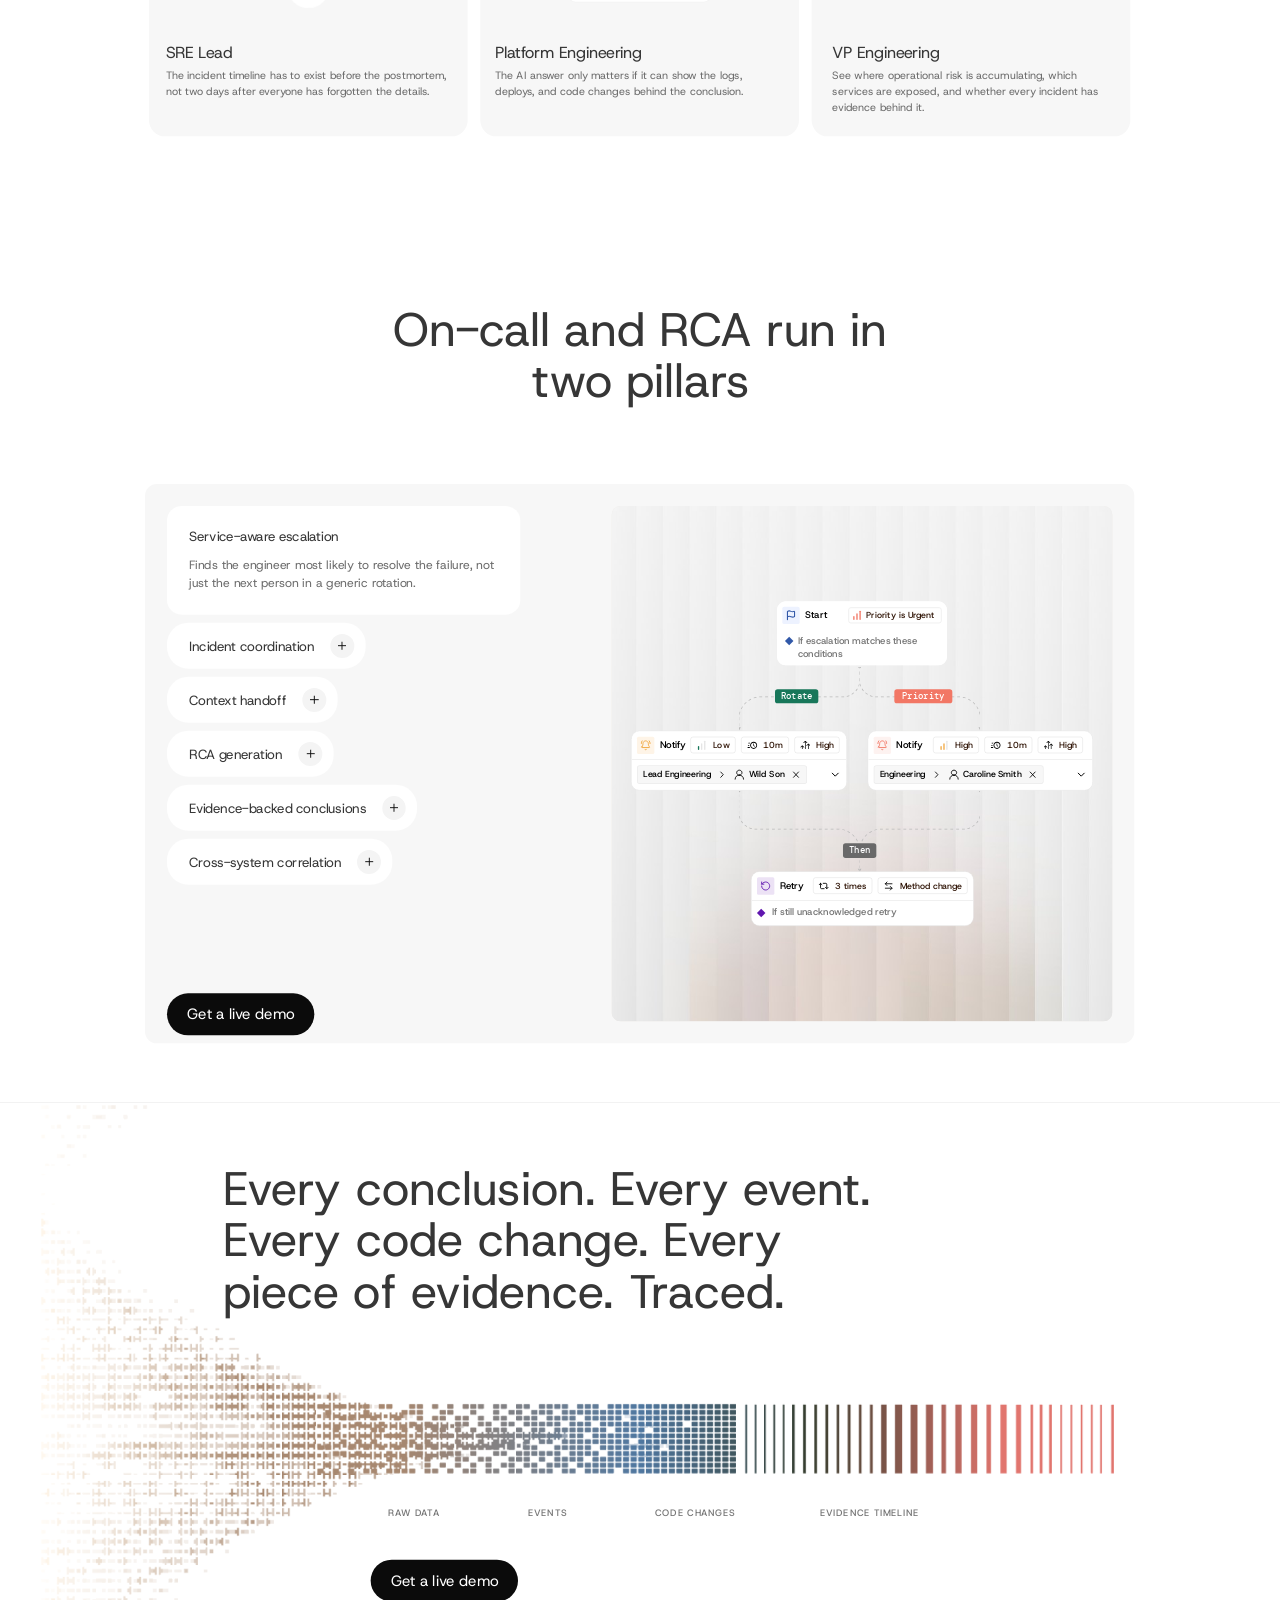
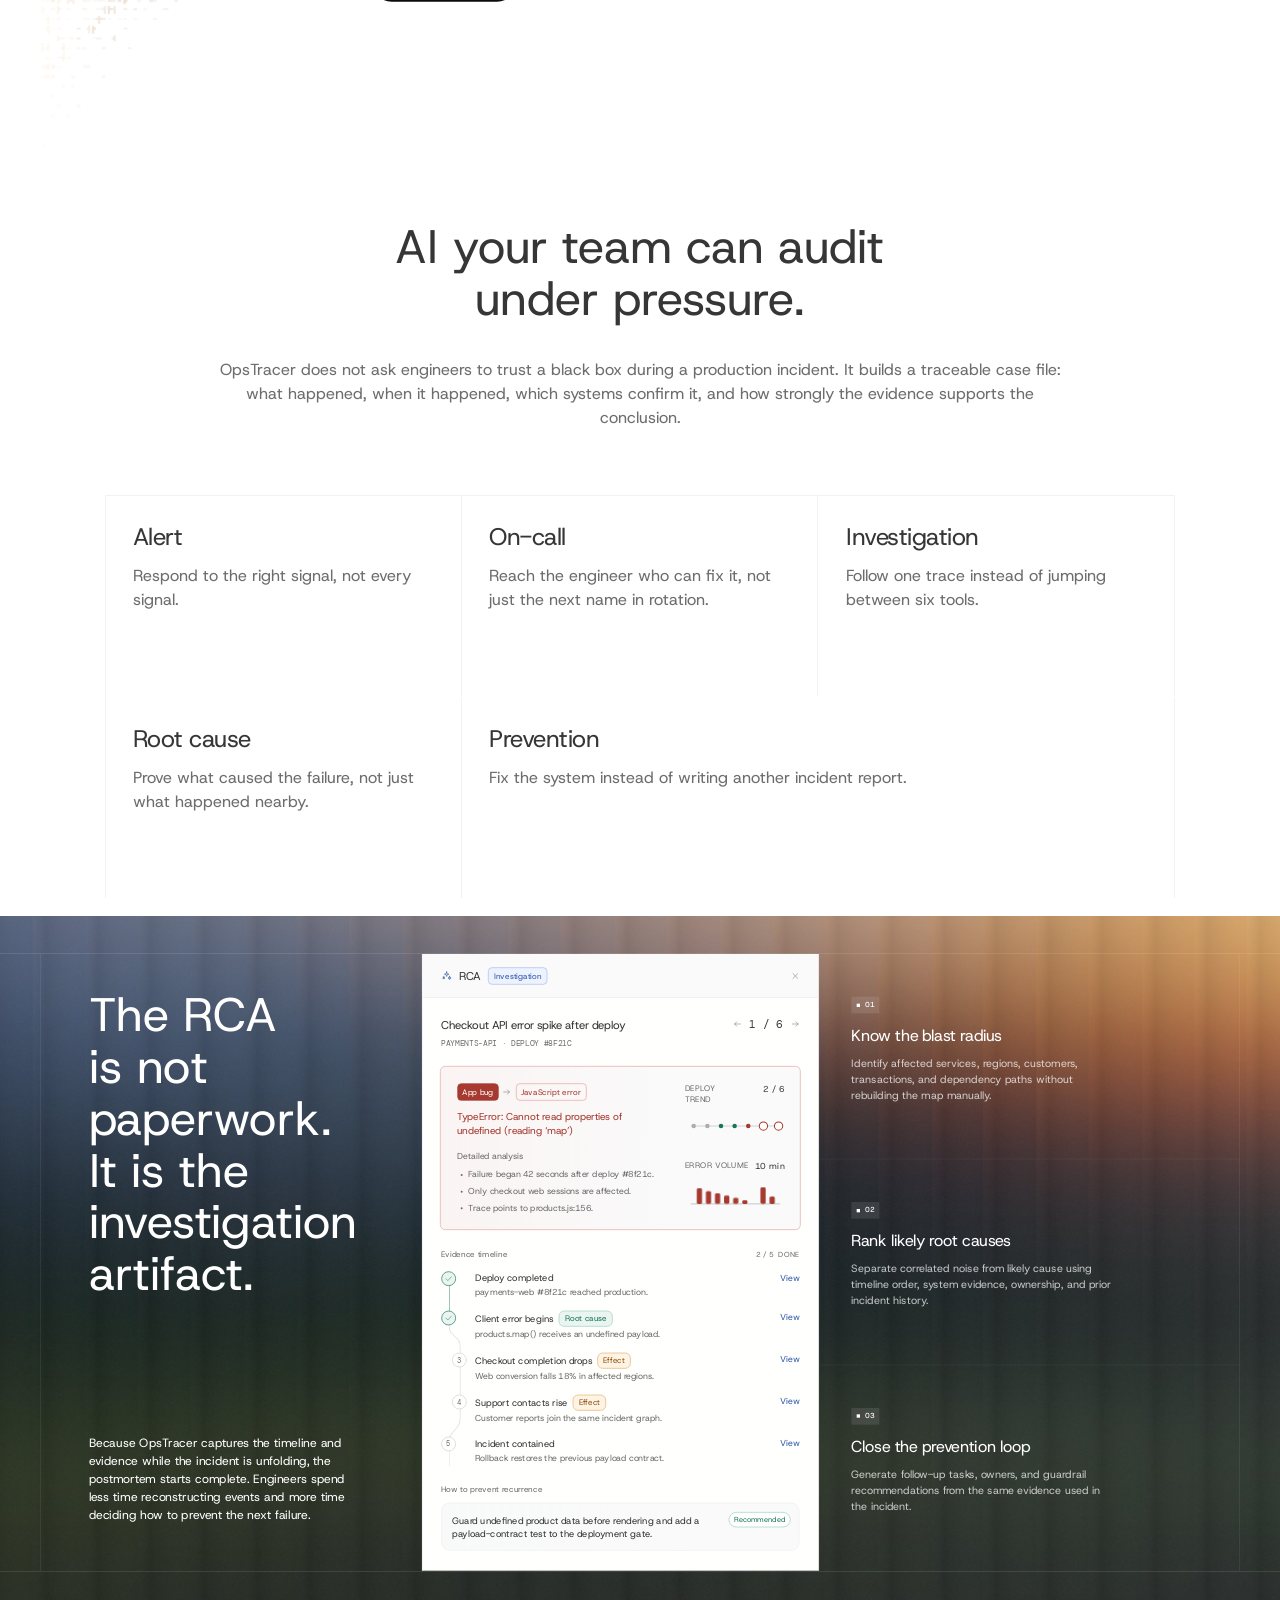
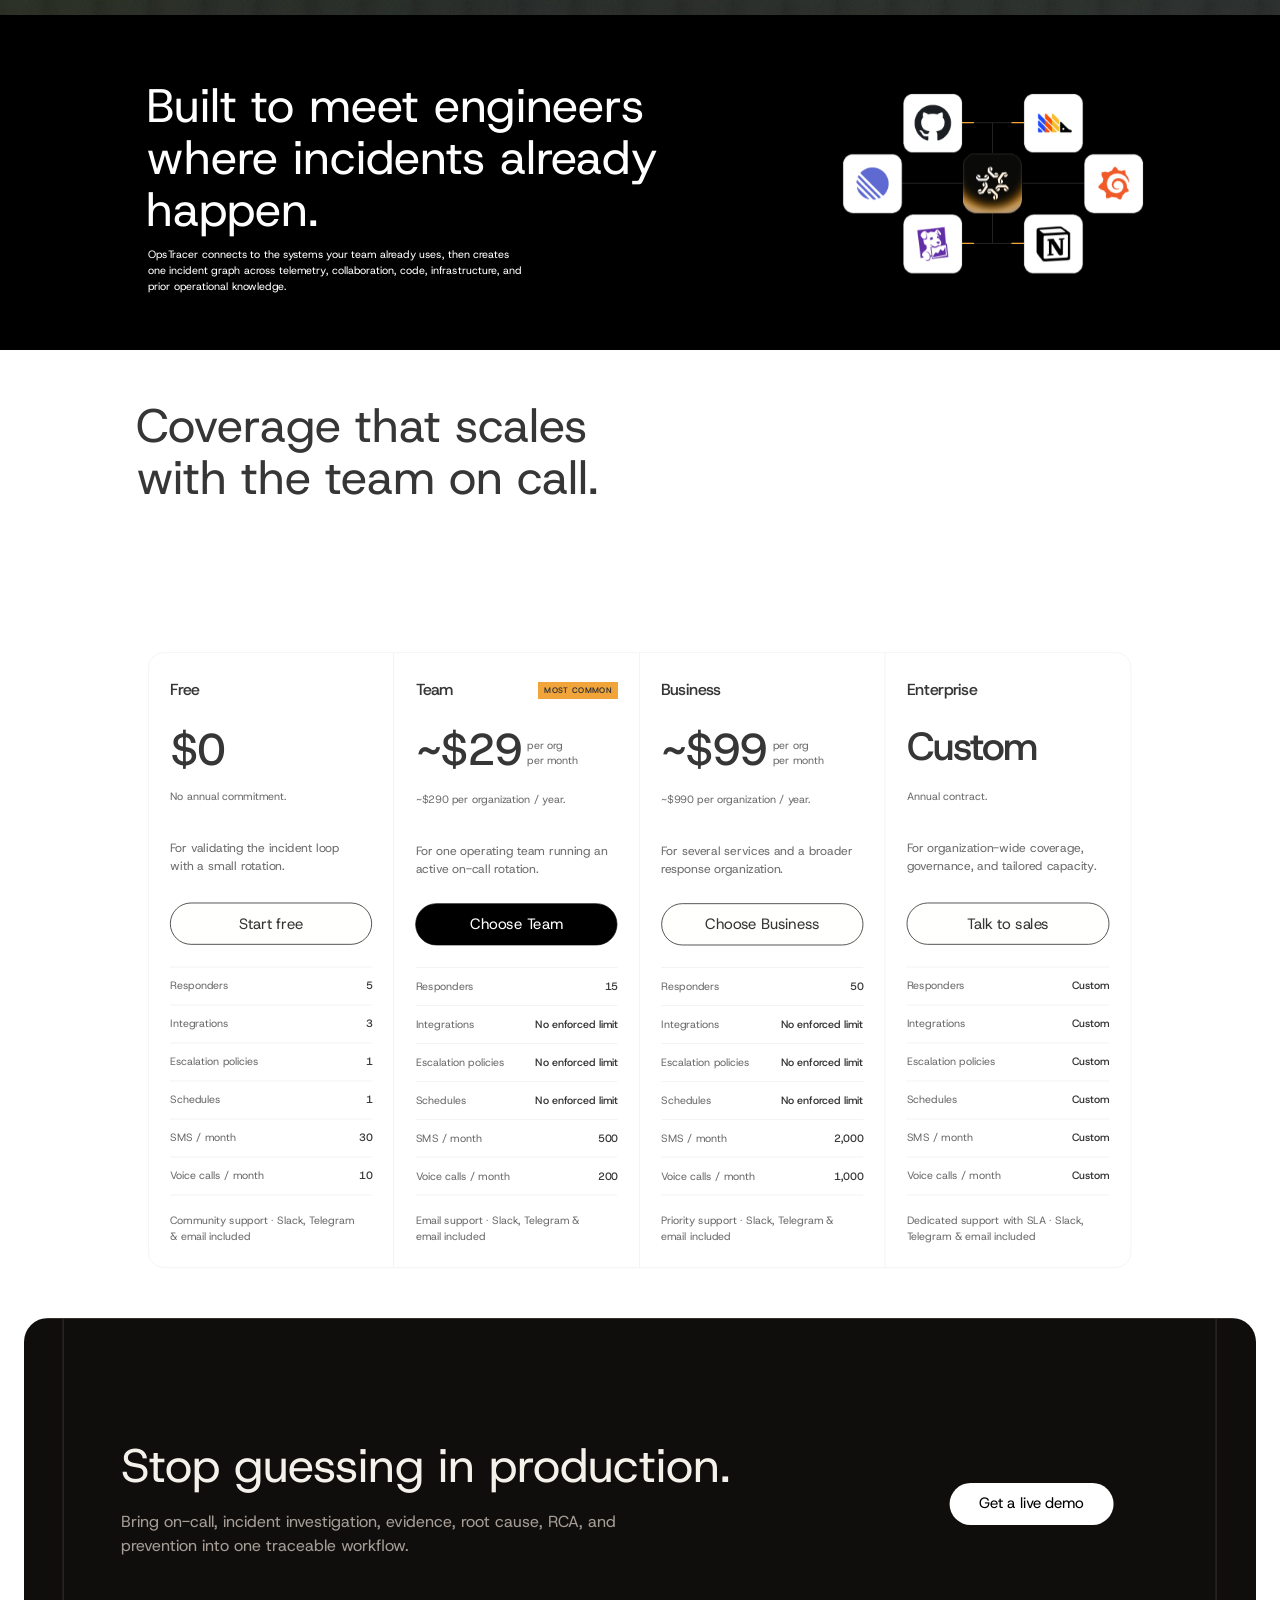
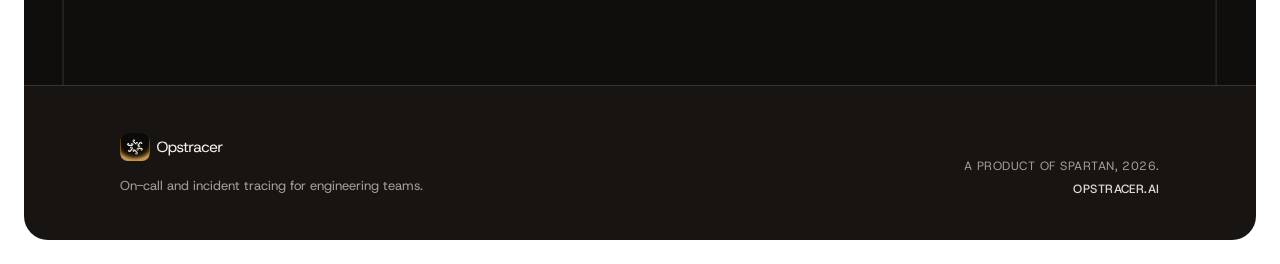
==== commit cb9d4ff7: "Fixed the header scrolling issue Recovered missing vector files Standardized typography and button s" ====
--- a/index.html
+++ b/index.html
@@ -36,7 +36,11 @@
   --f-inter:"Inter",system-ui,sans-serif;
 }
 *,*::before,*::after{box-sizing:border-box}
-html{-webkit-text-size-adjust:100%;scroll-behavior:smooth}
+html{-webkit-text-size-adjust:100%;scroll-behavior:smooth;scroll-padding-top:80px}
+html.lenis,html.lenis body{height:auto}
+.lenis.lenis-smooth{scroll-behavior:auto!important}
+.lenis.lenis-stopped{overflow:clip}
+.lenis.lenis-smooth iframe{pointer-events:none}
 body{margin:0;background:#fff;color:var(--text);font-family:var(--f-sans);font-weight:400;-webkit-font-smoothing:antialiased;-moz-osx-font-smoothing:grayscale;overflow-x:hidden}
 img{display:block;max-width:none}
 a{color:inherit;text-decoration:none}
@@ -85,7 +89,9 @@
 /* ---------- buttons ---------- */
 .btn{display:inline-flex;align-items:center;justify-content:center;white-space:nowrap;border-radius:100px;transition:background-color .2s,color .2s,transform .2s}
 .btn-sm{height:32px;padding:8px 14px;font-size:14px;line-height:14px;font-weight:500}
-.btn-md{height:42px;padding:5px 20px;font-size:15px;line-height:19.2px;letter-spacing:-.16px}
+.btn-md{height:42px;padding:0 20px;font-size:15px;line-height:19.2px;letter-spacing:-.16px;font-weight:400}
+.pl-cta,.tr-cta,.plan-btn{height:calc(42px * var(--inv,1));font-size:calc(15px * var(--inv,1));line-height:calc(19.2px * var(--inv,1));letter-spacing:calc(-.16px * var(--inv,1));font-weight:400;border-radius:100px}
+.pl-cta,.tr-cta{padding:0 calc(20px * var(--inv,1))}
 .btn-gray{background:var(--chip);color:var(--ink)}
 .btn-gray:hover{background:#e9e9e9}
 .btn-dark{background:var(--ink);color:#fff}
@@ -98,12 +104,14 @@
 .btn-arrow:hover .ic{transform:rotate(45deg)}
 
 /* ---------- nav ---------- */
-.nav{position:absolute;z-index:20;top:31px;left:0;right:0;height:62px;display:flex;align-items:center;justify-content:space-between;padding:15px var(--g-nav)}
+.nav{position:fixed;z-index:50;top:31px;left:0;right:0;height:62px;display:flex;align-items:center;justify-content:space-between;padding:15px var(--g-nav);background:rgba(255,255,255,0);border-bottom:1px solid transparent;transition:top .35s cubic-bezier(.22,1,.36,1),background-color .35s ease,border-color .35s ease,-webkit-backdrop-filter .35s ease,backdrop-filter .35s ease}
+.nav.is-scrolled{top:0;background:rgba(255,255,255,.62);border-bottom-color:rgba(23,20,17,.06);-webkit-backdrop-filter:blur(18px) saturate(1.6);backdrop-filter:blur(18px) saturate(1.6)}
 .nav-logo img{width:115px;height:32px}
-.nav-links{display:flex;gap:24px;width:478px;flex:none;white-space:nowrap;font-size:14px;line-height:14px;color:var(--ink)}
+.nav-links{display:flex;gap:24px;flex:none;white-space:nowrap;font-size:14px;line-height:14px;color:var(--ink)}
 .nav-links a{position:relative}
+@media (min-width:1200px){.nav-links{position:absolute;left:50%;transform:translateX(-50%)}}
 .nav-links a::after{content:"";position:absolute;left:0;right:0;bottom:-4px;height:1px;background:currentColor;transform:scaleX(0);transform-origin:left;transition:transform .25s}
-.nav-links a:hover::after{transform:scaleX(1)}
+.nav-links a:hover::after,.nav-links a.is-active::after{transform:scaleX(1)}
 .nav-cta{display:flex;gap:12px}
 .nav-cta .btn-gray{width:89px}.nav-cta .btn-dark{width:130px}
 .nav-cta .btn-sm.btn-gray{color:#000}
@@ -127,8 +135,8 @@
 .pv-lines .l-r{inset:12.54% 10.81% 76.52% 61.5%}
 .pv-label{position:absolute;transform:translateY(-50%);font-family:var(--f-mono);font-size:11.875px;line-height:17.813px;letter-spacing:.2969px;text-transform:uppercase;color:var(--muted);white-space:nowrap}
 .pv-dash{position:absolute;border:1.08px dashed var(--dash);overflow:hidden}
-.pv-chips{position:absolute;left:8.64px;right:8.64px;top:50%;height:47.501px;transform:translateY(-50%)}
-.pv-chip{position:absolute;top:0;bottom:0;width:377.312px;border-radius:8px;background:var(--surface-2);border:1.08px solid var(--line);overflow:hidden}
+.pv-chips{position:absolute;left:8.64px;right:8.64px;top:50%;height:47.501px;transform:translateY(-50%);display:grid;grid-template-columns:repeat(4,minmax(0,1fr));gap:10.8px}
+.pv-chip{position:relative;left:auto!important;min-width:0;border-radius:8px;background:var(--surface-2);border:1.08px solid var(--line);overflow:hidden}
 .pv-chip.on{background:var(--amber-bg);border-color:var(--amber-ink)}
 .pv-av{position:absolute;left:8.63px;top:50%;transform:translateY(-50%);width:28.069px;height:28.069px;border-radius:8.637px;background:#fff;display:grid;place-items:center;font-weight:700;font-size:8.529px;line-height:8.637px;letter-spacing:-.3455px;color:var(--muted)}
 .pv-chip-t{position:absolute;left:47.5px;top:50%;transform:translateY(-50%);font-weight:500;font-size:14.034px;line-height:19.432px;color:var(--text);white-space:nowrap}
@@ -206,7 +214,7 @@
 .pv.cm .pv-feed{opacity:0}
 .pv-cm{position:absolute;inset:0;pointer-events:none;visibility:hidden}
 .pv.cm .pv-cm{visibility:visible}
-.pv-cm .cmc{position:absolute;left:9.71px;right:9.72px;top:9.8px;border-radius:8px;background:#fff;border:1.08px solid var(--line);padding:11px 12px 12px;font-size:11.875px;line-height:16px;color:var(--text);transition:opacity .36s cubic-bezier(.22,1,.36,1),transform .44s cubic-bezier(.22,1,.36,1),filter .3s ease,border-color .3s ease,background-color .3s ease}
+.pv-cm .cmc{position:absolute;left:9.71px;right:9.72px;top:9.8px;border-radius:8px;background:#fff;border:1.08px solid var(--line);padding:11px 12px 12px;font-size:11.875px;line-height:16px;color:var(--text);transition:opacity .55s cubic-bezier(.22,1,.36,1),transform .7s cubic-bezier(.22,1,.36,1),filter .45s ease,border-color .45s ease,background-color .45s ease}
 .pv-cm .cmc.enter{opacity:0;filter:blur(2px)}
 .pv-cm .cmc.is-latest{border-color:var(--amber-ink);background:var(--surface-2)}
 .cmc .ch{display:flex;align-items:center;gap:8px;height:22px}
@@ -365,10 +373,10 @@
 /* pillars: staged reveal per state + looping flows */
 .plg{position:absolute}
 .plg>img{position:absolute;left:0;top:0;width:100%;height:100%;max-width:none;display:block}
-.pl-v .ly{transition:opacity .5s cubic-bezier(.22,1,.36,1),transform .6s cubic-bezier(.22,1,.36,1),clip-path .75s cubic-bezier(.22,1,.36,1);transition-delay:var(--d,0s)}
+.pl-v .ly{transition:opacity .5s cubic-bezier(.22,1,.36,1),transform .6s cubic-bezier(.22,1,.36,1),clip-path .75s cubic-bezier(.22,1,.36,1);transition-delay:calc(var(--d,0s) + .3s)}
 html.js .pl-v:not(.play) .ly{opacity:0;transition:none}
 html.js .pl-v:not(.play) .ly.up{transform:translateY(10px)}
-html.js .pl-v:not(.play) .ly.down{transform:translateY(-10px)}
+html.js .pl-v:not(.play) .ly.down{transform:translateY(-16px)}
 html.js .pl-v:not(.play) .ly.left{transform:translateX(-14px)}
 html.js .pl-v:not(.play) .ly.pop{transform:scale(.85)}
 html.js .pl-v:not(.play) .ly.barx{transform:scaleX(0)}
@@ -389,12 +397,13 @@
 @keyframes plscan{from{transform:translateY(0)}to{transform:translateY(583px)}}
 .pl.live .pl-v.on.play .g-s3 .ly.q1,.pl.live .pl-v.on.play .g-s3 .n-q1,.pl.live .pl-v.on.play .g-s3 .n-q2{animation:plq 3s ease-in-out 1.8s infinite}
 .pl.live .pl-v.on.play .g-s3 .n-q2{animation-delay:2.2s}
-@keyframes plq{0%,70%,100%{transform:none}80%{transform:scale(1.35)}}
-.pl.live .pl-v.on.play .g-s4 .fl{animation-duration:2.4s;animation-name:plflow}
-.pl.live .pl-v.on.play .g-s4 .n-sync{animation:plq 2.4s ease-in-out 2.4s infinite}
-.pl.live .pl-v.on.play .g-s4 .n-arr{animation:plarr 2.4s ease-in-out 2.6s infinite}
-@keyframes plarr{0%,60%,100%{transform:none}75%{transform:translateX(4px)}}
-.pl.live .pl-v.on.play .g-s4 .n-ready{animation:plq 2.4s ease-in-out 2.8s infinite}
+@keyframes plq{0%,55%,100%{transform:none}75%{transform:scale(1.12)}}
+@keyframes plsoft{0%,100%{transform:none}50%{transform:scale(1.045)}}
+.pl.live .pl-v.on.play .g-s4 .fl{animation-duration:2.8s;animation-name:plflow}
+.pl.live .pl-v.on.play .g-s4 .n-sync{animation:plsoft 2.8s ease-in-out 2.4s infinite}
+.pl.live .pl-v.on.play .g-s4 .n-arr{animation:plarr 2.8s ease-in-out 2.8s infinite}
+@keyframes plarr{0%,100%{transform:none}50%{transform:translateX(3px)}}
+.pl.live .pl-v.on.play .g-s4 .n-ready{animation:plsoft 2.8s ease-in-out 3.1s infinite}
 .pl.live .pl-v.on.play .g-s5 .n-e1,.pl.live .pl-v.on.play .g-s5 .n-e2,.pl.live .pl-v.on.play .g-s5 .n-e3{animation:plread 3.6s ease-in-out 2s infinite}
 .pl.live .pl-v.on.play .g-s5 .n-e2{animation-delay:2.4s}
 .pl.live .pl-v.on.play .g-s5 .n-e3{animation-delay:2.8s}
@@ -430,20 +439,20 @@
 .tr{width:1920px;height:1051px}
 .tr-art{position:absolute;left:61px;right:61px;top:0;height:1050.7px;background:#fff}
 .tr h2{position:absolute;left:513.41px;top:167.04px;width:716.997px}
-.tr-steps{position:absolute;left:582.41px;top:604.14px;width:809.09px;height:20px;font-family:var(--f-mono);font-size:14px;line-height:20px;letter-spacing:1.12px;text-transform:uppercase;color:var(--text)}
+.tr-steps{position:absolute;left:582.41px;top:604.14px;width:809.09px;height:20px;font-family:var(--f-sans);font-weight:500;font-size:14px;line-height:20px;letter-spacing:1.12px;text-transform:uppercase;color:var(--text)}
 .tr-steps span{position:absolute;top:0;opacity:.68;white-space:nowrap}
-.tr-cta{position:absolute;left:556px;top:693px;height:46.366px;width:195.951px;padding:0;border-radius:110.395px;font-family:var(--f-sans);font-weight:400;font-size:15px;line-height:19.2px;letter-spacing:-.16px}
+.tr-cta{position:absolute;left:556px;top:calc(716.18px - 21px * var(--inv,1));width:auto;font-family:var(--f-sans)}
 
 /* ---------- audit ---------- */
 .audit-h{width:533.27px;max-width:calc(100% - 48px);height:137.89px;margin:0 auto;display:flex;align-items:center;justify-content:center;text-align:center}
 .audit-p{width:841px;max-width:calc(100% - 48px);margin:18.11px auto 0;height:69px;display:flex;align-items:center;justify-content:center;text-align:center;font-size:16px;line-height:24px;color:var(--muted)}
-.audit-grid{width:var(--c-audit);margin:min(99px,5.156vw) auto 0;border-top:1px solid var(--line-2);display:grid;grid-template-columns:repeat(5,minmax(0,1fr));gap:1px}
+.audit-grid{width:var(--c-audit);margin:min(99px,5.156vw) auto 0;border-top:1px solid var(--line-2);border-left:1px solid var(--line-2);display:grid;grid-template-columns:repeat(5,minmax(0,1fr));gap:1px}
 .audit-grid li{min-height:min(301px,15.677vw);padding:min(40px,2.083vw);border-right:1px solid var(--line-2);display:flex;flex-direction:column;align-items:flex-start;gap:12px}
 .audit-grid h3{font-size:24px;line-height:30px;letter-spacing:-.48px;color:var(--text);white-space:nowrap}
 .audit-grid p{font-size:16px;line-height:24px;color:var(--muted)}
 
 /* ---------- evidence ---------- */
-.evidence{position:relative;margin-top:18px;padding:min(56px,2.917vw) 0 min(65px,3.385vw);background:#2a2a2a url(assets/figma/ev-bg.jpg) center/cover no-repeat;color:#fff}
+.evidence{position:relative;margin-top:18px;padding:min(56px,2.917vw) 0 min(65px,3.385vw);background:#2a2a2a url(assets/figma/ev-bg-2.jpg) center/cover no-repeat;color:#fff}
 .ev-band{position:relative;border-top:1px solid rgba(255,255,255,.1);border-bottom:1px solid rgba(255,255,255,.1)}
 .ev-wrap{width:var(--c-ev)}
 .ev{position:relative;width:1800px;height:925px;border-left:1px solid rgba(255,255,255,.1);border-right:1px solid rgba(255,255,255,.1)}
@@ -453,9 +462,9 @@
 .ev-steps{position:absolute;left:1166.91px;right:0;top:0;bottom:0;border-left:1px solid rgba(255,255,255,.1)}
 .ev-step{position:absolute;left:0;right:0;overflow:hidden}
 .ev-step:not(:last-child){border-bottom:1px solid rgba(255,255,255,.1)}
-.ev-num{position:absolute;left:48px;top:64px;width:42.53px;height:25px;background:var(--paper)}
-.ev-num i{position:absolute;left:8px;top:50%;transform:translateY(-50%);width:5px;height:5px;background:var(--text)}
-.ev-num span{position:absolute;left:20px;top:calc(50% - .5px);transform:translateY(-50%);font-family:var(--f-mono);font-size:11px;line-height:15px;letter-spacing:.66px;color:var(--text)}
+.ev-num{position:absolute;left:48px;top:64px;width:42.53px;height:25px;background:rgba(255,255,255,.1)}
+.ev-num i{position:absolute;left:8px;top:50%;transform:translateY(-50%);width:5px;height:5px;background:#fff}
+.ev-num span{position:absolute;left:20px;top:calc(50% - .5px);transform:translateY(-50%);font-family:var(--f-sans);font-weight:500;font-size:11px;line-height:15px;letter-spacing:.66px;color:#fff}
 .ev-step h3{position:absolute;left:48px;top:107px;font-weight:400;font-size:24px;line-height:30px;letter-spacing:-.48px;white-space:nowrap}
 .ev-step p{position:absolute;left:48px;top:152px;font-size:16px;line-height:24px;white-space:nowrap;color:rgba(255,255,255,.72)}
 /* RCA panel */
@@ -583,13 +592,13 @@
 .plan{position:relative;height:921.5px;padding:0 32.12px;border-right:1.338px solid var(--line)}
 .plan:last-child{border-right:0}
 .plan h3{margin-top:40.16px;height:32.12px;display:flex;align-items:center;font-weight:500;font-size:24px;line-height:30px;letter-spacing:-.48px;color:var(--text)}
-.plan-badge{position:absolute;left:215.75px;right:32.12px;top:43.5px;height:25.431px;background:var(--amber);font-family:var(--f-mono);font-weight:500;font-size:12px;line-height:25.431px;letter-spacing:.96px;text-transform:uppercase;color:var(--text);padding-left:9.37px;white-space:nowrap}
-.plan-price{position:relative;margin-top:40.15px;height:66.924px;font-family:var(--f-mono);font-weight:500;font-size:66.924px;line-height:66.924px;letter-spacing:-4.0154px;color:var(--text);white-space:nowrap}
-.plan-price.custom{height:58.893px;font-size:58.893px;line-height:58.893px;letter-spacing:-2.0613px}
-.plan-price small{position:absolute;left:155.27px;top:38.82px;font-family:var(--f-sans);font-weight:400;font-size:16px;line-height:21.75px;letter-spacing:0;color:var(--muted)}
+.plan-badge{position:absolute;left:215.75px;right:32.12px;top:43.5px;height:25.431px;background:var(--amber);font-family:var(--f-sans);font-weight:600;font-size:12px;line-height:25.431px;letter-spacing:.96px;text-transform:uppercase;color:var(--text);padding-left:9.37px;white-space:nowrap}
+.plan-price{position:relative;display:flex;align-items:flex-start;margin-top:40.15px;height:66.924px;font-family:var(--f-sans);font-weight:500;font-size:66.924px;line-height:66.924px;letter-spacing:-2.68px;color:var(--text);white-space:nowrap}
+.plan-price.custom{height:58.893px;font-size:58.893px;line-height:58.893px;letter-spacing:-2.36px}
+.plan-price small{position:relative;flex:none;margin:17px 0 0 10px;font-family:var(--f-sans);font-weight:400;font-size:16px;line-height:21.75px;letter-spacing:0;color:var(--muted)}
 .plan-note{font-size:16px;line-height:24px;color:var(--muted);height:22.754px;display:flex;align-items:center}
 .plan-desc{margin-top:53.55px;height:51.25px;display:flex;align-items:center;font-size:18px;line-height:27px;color:var(--muted)}
-.plan-btn{display:flex;align-items:center;justify-content:center;width:100%;height:42px;padding-top:1.8px;border-radius:100px;border:1px solid #000;background:var(--paper);color:var(--text);font-weight:400;font-size:15px;line-height:19.2px;letter-spacing:-.16px;transition:background-color .2s,color .2s}
+.plan-btn{display:flex;align-items:center;justify-content:center;width:100%;border:calc(1px * var(--inv,1)) solid #000;background:var(--paper);color:var(--text);transition:background-color .2s,color .2s}
 .plan-btn:hover{background:#000;color:#fff}
 .plan-btn.dark{background:#000;color:#fff}
 .plan-btn.dark:hover{background:#2a2a2a}
@@ -598,12 +607,12 @@
 .plan.a .plan-price.custom+.plan-note{margin-top:33.45px}
 .plan.a .plan-btn{margin-top:42.73px}
 .plan.b .plan-btn{margin-top:39.04px}
-.plan.a .plan-rows{margin-top:54.08px}
-.plan.b .plan-rows{margin-top:53.75px}
+.plan.a .plan-rows{margin-top:calc(54.08px - 42px * (var(--inv,1) - 1))}
+.plan.b .plan-rows{margin-top:calc(53.75px - 42px * (var(--inv,1) - 1))}
 .plan-rows{border-top:1.338px solid var(--line)}
 .plan-rows li{height:56.952px;display:flex;align-items:center;justify-content:space-between;border-bottom:1.338px solid var(--line);padding-top:.5px}
 .plan-rows li span{font-size:16px;line-height:24px;color:var(--muted)}
-.plan-rows li b{font-family:var(--f-mono);font-weight:500;font-size:16px;line-height:24px;letter-spacing:.56px;text-transform:uppercase;color:var(--text);margin-right:-.5px}
+.plan-rows li b{font-family:var(--f-sans);font-weight:500;font-size:16px;line-height:24px;letter-spacing:0;color:var(--text);margin-right:-.5px}
 .plan-rows li b.w{font-family:var(--f-sans);letter-spacing:0;text-transform:none}
 .plan-foot{position:absolute;left:32.12px;right:32.12px;bottom:33.36px;font-weight:400;font-size:16px;line-height:24px;color:var(--muted)}
 
@@ -619,7 +628,7 @@
 .foot-l{padding-top:46.13px}
 .foot-l img{width:103.791px;height:28.879px}
 .foot-l p{margin-top:15.41px;font-size:13px;line-height:18px;color:#a49c95}
-.foot-r{padding-top:71.14px;text-align:right;font-family:var(--f-mono);font-size:12px;line-height:16px;text-transform:uppercase;color:#a49c95}
+.foot-r{padding-top:71.14px;text-align:right;font-family:var(--f-sans);font-weight:500;font-size:12px;line-height:16px;letter-spacing:.48px;text-transform:uppercase;color:#a49c95}
 .foot-r a{display:block;margin-top:7.7px;color:#ded9d3}
 .foot-r a:hover{color:#fff}
 
@@ -635,9 +644,20 @@
    Responsive — the 1920 artboard scales down; below 900px sections stack.
    ========================================================================== */
 @media (min-width:1680px){.audit-grid p{white-space:nowrap}}
+/* Section headings stay 47px on screen even when their artboard is scaled down (1100–1919px). */
+@media (min-width:1100px){
+  .tr h2,.ev-col1 h2,.ig h2{font-size:calc(47px * var(--inv,1))}
+  .fit-scaled .tr h2{width:calc(716.997px * var(--inv,1));left:calc(871.91px - 358.5px * var(--inv,1));top:calc(322.1px - 155.06px * var(--inv,1))}
+  .fit-scaled .ev-col1 h2,.fit-scaled .ev-col1 p{left:calc(102px - 60px * (var(--inv,1) - 1))}
+  .fit-scaled .ev-col1 h2{width:calc(541.55px - (102px - 60px * (var(--inv,1) - 1)));height:auto;min-height:267.67px;white-space:normal}
+  .fit-scaled .ev-col1 h2 br,.fit-scaled .ig h2 br{display:none}
+  .fit-scaled .ev-col1 h2,.fit-scaled .ig h2{text-wrap:balance}
+  .fit-scaled .ig h2{top:56px;width:956px;height:auto;min-height:137.89px;white-space:normal}
+}
+
 @media (min-width:1367px) and (max-width:1679px){
   .personas-head p{flex:0 0 400px}
-  .personas-head .h2{flex:1 1 0;max-width:697px;font-size:clamp(40px,2.8vw,47px)}
+  .personas-head .h2{flex:1 1 0;max-width:697px;text-wrap:balance}
 }
 @media (max-width:1366px){
   .personas-head,.pricing-head{flex-direction:column;align-items:flex-start;gap:20px;min-height:0}
@@ -662,7 +682,7 @@
   .cta-in{flex-direction:column;align-items:flex-start;justify-content:center;gap:28px}
   .cta-copy{padding-top:0}
   .cta-in>.btn{margin-top:0}
-  .cta h2{white-space:normal;font-size:42px;line-height:1.15}
+  .cta h2{white-space:normal;font-size:38px;line-height:1.15}
   .cta p{width:auto}
 }
 @media (max-width:1099px){
@@ -673,7 +693,7 @@
   .nav{top:24px;padding-inline:36px}
   .nav-cta .btn-gray{display:none}
   .hero{margin:12px 12px 0;padding-top:120px}
-  .hero h1{font-size:40px}
+  .hero h1{font-size:44px}
   .pillars-h,.personas-head{margin-top:88px}
   .personas{margin-top:48px}
   /* cards stack */
@@ -744,7 +764,7 @@
   .end{margin:48px 12px 12px}
   .cta{height:auto}
   .cta-in{height:auto;padding:56px 24px;max-width:100%;border:0}
-  .cta h2{font-size:34px}
+  .cta h2{font-size:38px}
   .foot{height:auto;flex-direction:column;gap:20px;padding:32px 24px}
   .foot-l,.foot-r{padding-top:0;text-align:left}
 }
@@ -752,11 +772,11 @@
   .plans{grid-template-columns:1fr}
 }
 @media (max-width:560px){
-  .hero h1{font-size:32px}
-  .h2{font-size:32px}
+  .hero h1{font-size:38px}
+  .h2,.cta h2{font-size:32px}
   .audit-grid{grid-template-columns:1fr}
   .audit-grid h3{white-space:normal}
-  .plan-price small{left:auto;right:0}
+  .plan-price small{margin-left:auto}
 }
 </style>
 </head>
@@ -767,16 +787,16 @@
 <header class="nav">
   <a class="nav-logo" href="#" aria-label="OpsTracer home"><img src="assets/figma/logo.svg" alt="OpsTracer" width="115" height="32"></a>
   <nav class="nav-links" aria-label="Primary">
-    <a href="#product">Product</a>
-    <a href="#use-cases">Use Cases</a>
-    <a href="#integrations">Deployment</a>
+    <a href="#use-cases">Use cases</a>
+    <a href="#pillars">How it works</a>
+    <a href="#audit">Auditable AI</a>
+    <a href="#evidence">RCA</a>
+    <a href="#integrations">Integrations</a>
     <a href="#pricing">Pricing</a>
-    <a href="#evidence">Resources</a>
-    <a href="#trust">Security</a>
   </nav>
   <div class="nav-cta">
-    <a class="btn btn-sm btn-gray" href="#contact">Talk to us</a>
-    <a class="btn btn-sm btn-dark" href="#contact">Get a live demo</a>
+    <a class="btn btn-sm btn-gray" href="https://calendly.com/channguyen" target="_blank" rel="noopener">Talk to us</a>
+    <a class="btn btn-sm btn-dark" href="mailto:hello@opstracer.ai">Get a live demo</a>
   </div>
 </header>
 
@@ -788,8 +808,8 @@
   <h1 class="rv">Turn production incidents into traceable answers</h1>
   <p class="hero-sub rv nw">When production breaks, OpsTracer finds the right engineer, traces what <br class="d-br"> happened, and explains why with a defensible timeline your team can trust.</p>
   <div class="hero-cta rv">
-    <a class="btn btn-md btn-gray" href="#contact">Talk to us</a>
-    <a class="btn btn-md btn-dark btn-arrow" href="#contact">Get a live demo<span class="ic"><img src="assets/figma/arrow-up-right.svg" alt=""></span></a>
+    <a class="btn btn-md btn-gray" href="https://calendly.com/channguyen" target="_blank" rel="noopener">Talk to us</a>
+    <a class="btn btn-md btn-dark btn-arrow" href="mailto:hello@opstracer.ai">Get a live demo<span class="ic"><img src="assets/figma/arrow-up-right.svg" alt=""></span></a>
   </div>
 
   <div class="hero-preview" data-fit data-w="1602.09" data-h="814">
@@ -887,7 +907,7 @@
               <div class="tile"><img src="assets/figma/p2-ai.svg" alt=""><span>AI research</span></div>
             </div>
             <div class="pcard-art l2" style="left:98.83px;top:169px;width:279.385px;height:62.565px"><svg style="position:absolute;left:-1.03%;top:-4.6%;width:102.06%;height:104.6%" class="ln2" preserveAspectRatio="none" overflow="visible" aria-hidden="true" width="285.138" height="65.4417" viewBox="0 0 285.138 65.4417" fill="none" xmlns="http://www.w3.org/2000/svg"><g><path d="M0 2.87656C0 4.46524 1.28788 5.75311 2.87656 5.75311C4.46524 5.75311 5.75311 4.46524 5.75311 2.87656C5.75311 1.28788 4.46524 0 2.87656 0C1.28788 0 0 1.28788 0 2.87656ZM142.03 65.4417L145.144 60.0481H138.916L142.03 65.4417ZM2.87656 2.87656H2.3372V4.15752H2.87656H3.41591V2.87656H2.87656ZM2.87656 6.71946H2.3372V9.28139H2.87656H3.41591V6.71946H2.87656ZM2.87656 11.8433H2.3372V13.1243H2.87656H3.41591V11.8433H2.87656ZM2.87656 13.1243H2.3372C2.3372 13.6514 2.35765 14.1739 2.39782 14.691L2.93556 14.6492L3.47329 14.6074C3.43528 14.1182 3.41591 13.6235 3.41591 13.1243H2.87656ZM3.40894 17.659L2.88439 17.7845C3.12987 18.8105 3.45459 19.8058 3.8517 20.7634L4.34991 20.5568L4.84813 20.3502C4.47263 19.4447 4.16561 18.5037 3.93349 17.5335L3.40894 17.659ZM5.73531 23.2707L5.2757 23.5529C5.82408 24.4459 6.44073 25.2924 7.11837 26.0851L7.52834 25.7346L7.9383 25.3841C7.29709 24.6341 6.71367 23.8332 6.19492 22.9885L5.73531 23.2707ZM9.683 27.8893L9.33252 28.2992C10.1252 28.9769 10.9717 29.5935 11.8647 30.1419L12.1469 29.6823L12.4291 29.2227C11.5844 28.7039 10.7835 28.1205 10.0335 27.4793L9.683 27.8893ZM14.8608 31.0677L14.6542 31.5659C15.6118 31.963 16.6071 32.2877 17.6331 32.5332L17.7586 32.0087L17.8841 31.4841C16.914 31.252 15.9729 30.945 15.0674 30.5695L14.8608 31.0677ZM20.7684 32.4821L20.7266 33.0198C21.2437 33.06 21.7662 33.0804 22.2933 33.0804V32.5411V32.0017C21.7941 32.0017 21.2995 31.9823 20.8102 31.9443L20.7684 32.4821ZM22.2933 32.5411V33.0804H23.8754V32.5411V32.0017H22.2933V32.5411ZM27.0396 32.5411V33.0804H30.2039V32.5411V32.0017H27.0396V32.5411ZM33.3681 32.5411V33.0804H36.5323V32.5411V32.0017H33.3681V32.5411ZM39.6965 32.5411V33.0804H42.8607V32.5411V32.0017H39.6965V32.5411ZM46.0249 32.5411V33.0804H49.1891V32.5411V32.0017H46.0249V32.5411ZM52.3533 32.5411V33.0804H55.5176V32.5411V32.0017H52.3533V32.5411ZM58.6818 32.5411V33.0804H61.846V32.5411V32.0017H58.6818V32.5411ZM65.0102 32.5411V33.0804H68.1744V32.5411V32.0017H65.0102V32.5411ZM71.3386 32.5411V33.0804H74.5028V32.5411V32.0017H71.3386V32.5411ZM77.667 32.5411V33.0804H80.8312V32.5411V32.0017H77.667V32.5411ZM83.9955 32.5411V33.0804H87.1597V32.5411V32.0017H83.9955V32.5411ZM90.3239 32.5411V33.0804H93.4881V32.5411V32.0017H90.3239V32.5411ZM96.6523 32.5411V33.0804H99.8165V32.5411V32.0017H96.6523V32.5411ZM102.981 32.5411V33.0804H106.145V32.5411V32.0017H102.981V32.5411ZM109.309 32.5411V33.0804H112.473V32.5411V32.0017H109.309V32.5411ZM115.638 32.5411V33.0804H117.22V32.5411V32.0017H115.638V32.5411ZM117.22 32.5411V33.0804C117.754 33.0804 118.284 33.0976 118.809 33.1316L118.844 32.5934L118.879 32.0551C118.33 32.0197 117.777 32.0017 117.22 32.0017V32.5411ZM122.062 33.0133L121.957 33.5424C123.005 33.7498 124.029 34.0247 125.024 34.3623L125.198 33.8516L125.371 33.3409C124.331 32.988 123.262 32.7008 122.166 32.4842L122.062 33.0133ZM128.195 35.0947L127.956 35.5782C128.91 36.0491 129.827 36.5808 130.705 37.1681L131.005 36.72L131.305 36.2718C130.388 35.6583 129.43 35.103 128.434 34.6111L128.195 35.0947ZM133.578 38.6976L133.223 39.103C134.019 39.8019 134.769 40.5521 135.468 41.3484L135.873 40.9927L136.279 40.6369C135.549 39.8054 134.766 39.0221 133.934 38.2923L133.578 38.6976ZM137.851 43.5664L137.403 43.8664C137.99 44.7438 138.522 45.6615 138.993 46.6146L139.476 46.3756L139.96 46.1367C139.468 45.1412 138.913 44.1826 138.299 43.2663L137.851 43.5664ZM140.719 49.3734L140.209 49.5468C140.546 50.5417 140.821 51.5657 141.029 52.614L141.558 52.5093L142.087 52.4047C141.87 51.3095 141.583 50.2397 141.23 49.2001L140.719 49.3734ZM141.978 55.7271L141.439 55.7619C141.473 56.2873 141.491 56.8173 141.491 57.3513H142.03H142.569C142.569 56.794 142.551 56.2409 142.516 55.6923L141.978 55.7271ZM142.03 57.3513H141.491V59.3739H142.03H142.569V57.3513H142.03Z" fill="#D1D1D1"/><path d="M92.7695 2.87656C92.7695 4.46524 94.0574 5.75311 95.6461 5.75311C97.2348 5.75311 98.5226 4.46524 98.5226 2.87656C98.5226 1.28788 97.2348 0 95.6461 0C94.0574 0 92.7695 1.28788 92.7695 2.87656ZM142.031 65.4417L145.145 60.0481H138.917L142.031 65.4417ZM95.6461 2.87656H95.1067V4.15752H95.6461H96.1854V2.87656H95.6461ZM95.6461 6.71946H95.1067V9.28139H95.6461H96.1854V6.71946H95.6461ZM95.6461 11.8433H95.1067V13.1243H95.6461H96.1854V11.8433H95.6461ZM95.6461 13.1243H95.1067C95.1067 13.6514 95.1272 14.1739 95.1674 14.691L95.7051 14.6492L96.2428 14.6074C96.2048 14.1182 96.1854 13.6235 96.1854 13.1243H95.6461ZM96.1785 17.659L95.6539 17.7845C95.8994 18.8105 96.2241 19.8058 96.6212 20.7634L97.1194 20.5568L97.6177 20.3502C97.2422 19.4447 96.9351 18.5037 96.703 17.5335L96.1785 17.659ZM98.5048 23.2707L98.0452 23.5529C98.5936 24.4459 99.2103 25.2924 99.8879 26.0851L100.298 25.7346L100.708 25.3841C100.067 24.6341 99.4832 23.8332 98.9644 22.9885L98.5048 23.2707ZM102.453 27.8893L102.102 28.2992C102.895 28.9769 103.741 29.5935 104.634 30.1419L104.916 29.6823L105.199 29.2227C104.354 28.7039 103.553 28.1205 102.803 27.4793L102.453 27.8893ZM107.63 31.0677L107.424 31.5659C108.381 31.963 109.377 32.2877 110.403 32.5332L110.528 32.0087L110.654 31.4841C109.683 31.252 108.742 30.945 107.837 30.5695L107.63 31.0677ZM113.538 32.4821L113.496 33.0198C114.013 33.06 114.536 33.0804 115.063 33.0804V32.5411V32.0017C114.564 32.0017 114.069 31.9823 113.58 31.9443L113.538 32.4821ZM115.063 32.5411V33.0804H115.602V32.5411V32.0017H115.063V32.5411ZM116.681 32.5411V33.0804H117.22V32.5411V32.0017H116.681V32.5411ZM117.22 32.5411V33.0804C117.754 33.0804 118.284 33.0976 118.81 33.1316L118.844 32.5934L118.879 32.0551C118.331 32.0197 117.778 32.0017 117.22 32.0017V32.5411ZM122.062 33.0133L121.958 33.5424C123.006 33.7498 124.03 34.0247 125.025 34.3623L125.198 33.8516L125.372 33.3409C124.332 32.988 123.262 32.7008 122.167 32.4842L122.062 33.0133ZM128.196 35.0947L127.957 35.5782C128.91 36.0491 129.828 36.5808 130.705 37.1681L131.005 36.72L131.305 36.2718C130.389 35.6583 129.43 35.103 128.435 34.6111L128.196 35.0947ZM133.579 38.6976L133.223 39.103C134.019 39.8019 134.77 40.5521 135.469 41.3484L135.874 40.9927L136.279 40.6369C135.55 39.8054 134.766 39.0221 133.935 38.2923L133.579 38.6976ZM137.852 43.5664L137.403 43.8664C137.991 44.7438 138.523 45.6615 138.993 46.6146L139.477 46.3756L139.96 46.1367C139.469 45.1412 138.913 44.1826 138.3 43.2663L137.852 43.5664ZM140.72 49.3734L140.209 49.5467C140.547 50.5417 140.822 51.5657 141.029 52.614L141.558 52.5093L142.087 52.4046C141.871 51.3095 141.584 50.2396 141.231 49.2001L140.72 49.3734ZM141.978 55.7271L141.44 55.7619C141.474 56.2873 141.491 56.8173 141.491 57.3513H142.031H142.57C142.57 56.794 142.552 56.2408 142.516 55.6923L141.978 55.7271ZM142.031 57.3513H141.491V59.3739H142.031H142.57V57.3513H142.031Z" fill="#D1D1D1"/><path d="M193.448 2.87656C193.448 4.46524 192.161 5.75311 190.572 5.75311C188.983 5.75311 187.695 4.46524 187.695 2.87656C187.695 1.28788 188.983 0 190.572 0C192.161 0 193.448 1.28788 193.448 2.87656ZM142.03 65.4417L138.916 60.0481H145.144L142.03 65.4417ZM190.572 2.87656H191.111V4.15752H190.572H190.033V2.87656H190.572ZM190.572 6.71946H191.111V9.28139H190.572H190.033V6.71946H190.572ZM190.572 11.8433H191.111V13.1243H190.572H190.033V11.8433H190.572ZM190.572 13.1243H191.111C191.111 13.6514 191.091 14.1739 191.051 14.691L190.513 14.6492L189.975 14.6074C190.013 14.1182 190.033 13.6235 190.033 13.1243H190.572ZM190.039 17.659L190.564 17.7845C190.319 18.8105 189.994 19.8058 189.597 20.7634L189.099 20.5568L188.6 20.3502C188.976 19.4447 189.283 18.5037 189.515 17.5335L190.039 17.659ZM187.713 23.2707L188.173 23.5529C187.624 24.4459 187.008 25.2924 186.33 26.0851L185.92 25.7346L185.51 25.3841C186.151 24.6341 186.735 23.8332 187.254 22.9885L187.713 23.2707ZM183.765 27.8893L184.116 28.2992C183.323 28.9769 182.477 29.5935 181.584 30.1419L181.302 29.6823L181.019 29.2227C181.864 28.7039 182.665 28.1205 183.415 27.4793L183.765 27.8893ZM178.588 31.0677L178.794 31.5659C177.837 31.963 176.841 32.2877 175.815 32.5332L175.69 32.0087L175.564 31.4841C176.534 31.252 177.476 30.945 178.381 30.5695L178.588 31.0677ZM172.68 32.4821L172.722 33.0198C172.205 33.06 171.682 33.0804 171.155 33.0804V32.5411V32.0017C171.654 32.0017 172.149 31.9823 172.638 31.9443L172.68 32.4821ZM171.155 32.5411V33.0804H170.076V32.5411V32.0017H171.155V32.5411ZM167.919 32.5411V33.0804H166.84V32.5411V32.0017H167.919V32.5411ZM166.84 32.5411V33.0804C166.306 33.0804 165.776 33.0976 165.251 33.1316L165.216 32.5934L165.181 32.0551C165.73 32.0197 166.283 32.0017 166.84 32.0017V32.5411ZM161.998 33.0133L162.103 33.5424C161.055 33.7498 160.031 34.0247 159.036 34.3623L158.862 33.8516L158.689 33.3409C159.729 32.988 160.798 32.7008 161.894 32.4842L161.998 33.0133ZM155.865 35.0947L156.103 35.5782C155.15 36.0491 154.233 36.5808 153.355 37.1681L153.055 36.72L152.755 36.2718C153.672 35.6583 154.63 35.103 155.626 34.6111L155.865 35.0947ZM150.482 38.6976L150.837 39.103C150.041 39.8019 149.291 40.5521 148.592 41.3484L148.187 40.9927L147.781 40.6369C148.511 39.8054 149.294 39.0221 150.126 38.2923L150.482 38.6976ZM146.209 43.5664L146.657 43.8664C146.07 44.7438 145.538 45.6615 145.067 46.6146L144.584 46.3756L144.1 46.1367C144.592 45.1412 145.147 44.1826 145.761 43.2663L146.209 43.5664ZM143.341 49.3734L143.851 49.5468C143.514 50.5417 143.239 51.5657 143.031 52.614L142.502 52.5093L141.973 52.4047C142.19 51.3095 142.477 50.2397 142.83 49.2001L143.341 49.3734ZM142.082 55.7271L142.621 55.7619C142.587 56.2873 142.569 56.8173 142.569 57.3513H142.03H141.491C141.491 56.794 141.509 56.2409 141.544 55.6923L142.082 55.7271ZM142.03 57.3513H142.569V59.3739H142.03H141.491V57.3513H142.03Z" fill="#D1D1D1"/><path d="M285.138 2.87656C285.138 4.46524 283.85 5.75311 282.261 5.75311C280.673 5.75311 279.385 4.46524 279.385 2.87656C279.385 1.28788 280.673 0 282.261 0C283.85 0 285.138 1.28788 285.138 2.87656ZM142.029 65.4417L138.915 60.0481H145.143L142.029 65.4417ZM282.261 2.87656H282.801V4.15752H282.261H281.722V2.87656H282.261ZM282.261 6.71946H282.801V9.28139H282.261H281.722V6.71946H282.261ZM282.261 11.8433H282.801V13.1243H282.261H281.722V11.8433H282.261ZM282.261 13.1243H282.801C282.801 13.6514 282.78 14.1739 282.74 14.691L282.202 14.6492L281.665 14.6074C281.703 14.1182 281.722 13.6235 281.722 13.1243H282.261ZM281.729 17.659L282.253 17.7845C282.008 18.8105 281.683 19.8058 281.286 20.7634L280.788 20.5568L280.29 20.3502C280.665 19.4447 280.972 18.5037 281.204 17.5335L281.729 17.659ZM279.403 23.2707L279.862 23.5529C279.314 24.4459 278.697 25.2924 278.02 26.0851L277.61 25.7346L277.2 25.3841C277.841 24.6341 278.424 23.8332 278.943 22.9885L279.403 23.2707ZM275.455 27.8893L275.805 28.2992C275.013 28.9769 274.166 29.5935 273.273 30.1419L272.991 29.6823L272.709 29.2227C273.553 28.7039 274.354 28.1205 275.104 27.4793L275.455 27.8893ZM270.277 31.0677L270.484 31.5659C269.526 31.963 268.531 32.2877 267.505 32.5332L267.379 32.0087L267.254 31.4841C268.224 31.252 269.165 30.945 270.07 30.5695L270.277 31.0677ZM264.369 32.4821L264.411 33.0198C263.894 33.06 263.372 33.0804 262.845 33.0804V32.5411V32.0017C263.344 32.0017 263.838 31.9823 264.328 31.9443L264.369 32.4821ZM262.845 32.5411V33.0804H261.244V32.5411V32.0017H262.845V32.5411ZM258.044 32.5411V33.0804H254.844V32.5411V32.0017H258.044V32.5411ZM251.644 32.5411V33.0804H248.444V32.5411V32.0017H251.644V32.5411ZM245.244 32.5411V33.0804H242.043V32.5411V32.0017H245.244V32.5411ZM238.843 32.5411V33.0804H235.643V32.5411V32.0017H238.843V32.5411ZM232.443 32.5411V33.0804H229.243V32.5411V32.0017H232.443V32.5411ZM226.043 32.5411V33.0804H222.842V32.5411V32.0017H226.043V32.5411ZM219.642 32.5411V33.0804H216.442V32.5411V32.0017H219.642V32.5411ZM213.242 32.5411V33.0804H210.042V32.5411V32.0017H213.242V32.5411ZM206.842 32.5411V33.0804H203.641V32.5411V32.0017H206.842V32.5411ZM200.441 32.5411V33.0804H197.241V32.5411V32.0017H200.441V32.5411ZM194.041 32.5411V33.0804H190.841V32.5411V32.0017H194.041V32.5411ZM187.641 32.5411V33.0804H184.44V32.5411V32.0017H187.641V32.5411ZM181.24 32.5411V33.0804H178.04V32.5411V32.0017H181.24V32.5411ZM174.84 32.5411V33.0804H171.64V32.5411V32.0017H174.84V32.5411ZM168.44 32.5411V33.0804H166.839V32.5411V32.0017H168.44V32.5411ZM166.839 32.5411V33.0804C166.305 33.0804 165.775 33.0976 165.25 33.1316L165.215 32.5934L165.18 32.0551C165.729 32.0197 166.282 32.0017 166.839 32.0017V32.5411ZM161.997 33.0133L162.102 33.5424C161.054 33.7498 160.03 34.0247 159.035 34.3623L158.862 33.8516L158.688 33.3409C159.728 32.988 160.798 32.7008 161.893 32.4842L161.997 33.0133ZM155.864 35.0947L156.103 35.5782C155.15 36.0491 154.232 36.5808 153.355 37.1681L153.054 36.72L152.754 36.2718C153.671 35.6583 154.629 35.103 155.625 34.6111L155.864 35.0947ZM150.481 38.6976L150.837 39.103C150.04 39.8019 149.29 40.5521 148.591 41.3484L148.186 40.9927L147.78 40.6369C148.51 39.8054 149.294 39.0221 150.125 38.2923L150.481 38.6976ZM146.208 43.5664L146.656 43.8664C146.069 44.7438 145.537 45.6615 145.066 46.6146L144.583 46.3756L144.099 46.1367C144.591 45.1412 145.146 44.1826 145.76 43.2663L146.208 43.5664ZM143.34 49.3734L143.85 49.5468C143.513 50.5417 143.238 51.5657 143.031 52.614L142.501 52.5093L141.972 52.4047C142.189 51.3095 142.476 50.2396 142.829 49.2001L143.34 49.3734ZM142.081 55.7271L142.62 55.7619C142.586 56.2873 142.569 56.8173 142.569 57.3513H142.029H141.49C141.49 56.794 141.508 56.2408 141.543 55.6923L142.081 55.7271ZM142.029 57.3513H142.569V59.3739H142.029H141.49V57.3513H142.029Z" fill="#D1D1D1"/></g><path class="fl" style="--len:177px;--k:0" d="M2.877 2.877V13.124C2.877 23.85 11.57 32.541 22.293 32.541H117.22C130.92 32.541 142.03 43.65 142.03 57.351V60"/><path class="fl" style="--len:85px;--k:1" d="M95.646 2.877V13.124C95.646 23.85 104.34 32.541 115.063 32.541H117.22C130.92 32.541 142.03 43.65 142.03 57.351V60"/><path class="fl" style="--len:87px;--k:2" d="M190.572 2.877V13.124C190.572 23.85 181.88 32.541 171.155 32.541H166.84C153.14 32.541 142.03 43.65 142.03 57.351V60"/><path class="fl" style="--len:178px;--k:3" d="M282.261 2.877V13.124C282.261 23.85 273.57 32.541 262.845 32.541H166.84C153.14 32.541 142.03 43.65 142.03 57.351V60"/></svg></div>
-            <div class="pcard-art lv" style="left:237.99px;top:293.05px;width:0;height:30.204px"><svg style="position:absolute;left:-3.11px;top:-9.52%;width:6.22px;height:109.52%" class="lnv" preserveAspectRatio="none" overflow="visible" aria-hidden="true" width="6.22793" height="33.0804" viewBox="0 0 6.22793 33.0804" fill="none" xmlns="http://www.w3.org/2000/svg"><path d="M0.237407 2.87656C0.237407 4.46524 1.52529 5.75311 3.11396 5.75311C4.70264 5.75311 5.99052 4.46524 5.99052 2.87656C5.99052 1.28788 4.70264 0 3.11396 0C1.52529 0 0.237407 1.28788 0.237407 2.87656ZM3.11396 33.0804L6.22793 27.6869H0L3.11396 33.0804ZM3.11396 2.87656H2.57461V4.66666H3.11396H3.65332V2.87656H3.11396ZM3.11396 8.24685H2.57461V11.8271H3.11396H3.65332V8.24685H3.11396ZM3.11396 15.4072H2.57461V17.1973H3.11396H3.65332V15.4072H3.11396ZM3.11396 17.1973H2.57461V19.1827H3.11396H3.65332V17.1973H3.11396ZM3.11396 23.1535H2.57461V27.1243H3.11396H3.65332V23.1535H3.11396Z" fill="#D1D1D1"/><path class="fl v" style="--len:26px" d="M3.114 2.877V28"/></svg></div>
+            <div class="pcard-art lv" style="left:234.88px;top:290.18px;width:6.228px;height:33.08px"><svg style="position:absolute;left:0;top:0;width:6.228px;height:33.08px" class="lnv" preserveAspectRatio="none" overflow="visible" aria-hidden="true" width="6.22793" height="33.0804" viewBox="0 0 6.22793 33.0804" fill="none" xmlns="http://www.w3.org/2000/svg"><path d="M0.237407 2.87656C0.237407 4.46524 1.52529 5.75311 3.11396 5.75311C4.70264 5.75311 5.99052 4.46524 5.99052 2.87656C5.99052 1.28788 4.70264 0 3.11396 0C1.52529 0 0.237407 1.28788 0.237407 2.87656ZM3.11396 33.0804L6.22793 27.6869H0L3.11396 33.0804ZM3.11396 2.87656H2.57461V4.66666H3.11396H3.65332V2.87656H3.11396ZM3.11396 8.24685H2.57461V11.8271H3.11396H3.65332V8.24685H3.11396ZM3.11396 15.4072H2.57461V17.1973H3.11396H3.65332V15.4072H3.11396ZM3.11396 17.1973H2.57461V19.1827H3.11396H3.65332V17.1973H3.11396ZM3.11396 23.1535H2.57461V27.1243H3.11396H3.65332V23.1535H3.11396Z" fill="#D1D1D1"/><path class="fl v" style="--len:26px" d="M3.114 2.877V28"/></svg></div>
             <div class="p2-pill tile pa" style="top:231.57px"><span class="ib" style="background:var(--amber-soft);border-radius:4px"><img src="assets/figma/p2-magic.svg" alt="" style="width:18.682px;height:18.682px"></span><span>Grounded answer</span></div>
             <div class="p2-pill tile pb" style="top:325.41px"><span class="ib" style="background:var(--green-bg)"><img src="assets/figma/p2-check.svg" alt="" style="width:21.576px;height:21.576px"></span><span>Root cause identified</span></div>
             <div class="pcard-txt" style="left:22px">
@@ -952,7 +972,7 @@
               <p class="body" style="max-width:439px">Connects symptom windows to deploys, commits, feature flags, infra changes, and dependencies.</p>
             </div>
           </div>
-          <a class="btn btn-md btn-dark pl-cta" href="#contact">Get a live demo</a>
+          <a class="btn btn-md btn-dark pl-cta" href="mailto:hello@opstracer.ai">Get a live demo</a>
         </div>
 
         <div class="pl-right">
@@ -1036,7 +1056,7 @@
               </div>
               <div class="pl-v" data-v="3" role="img" aria-label="Context handoff: IN-2841 synced from Maya Tran to Sam Lee with cause and evidence" aria-hidden="true">
                 <img class="pl-glass" src="assets/figma/pl-bg-4.jpg" alt="" loading="lazy" decoding="async">
-                <div class="pl-fgs"><div class="plg g-s4" style="left:146.098px;top:138.0px;width:458px;height:497px"><img class="ly up n-base" src="assets/figma/plx-s4-base.svg" alt="" loading="lazy" decoding="async" style="--d:0.8s;transform-origin:229.0px 336.0px"><img class="ly down n-note" src="assets/figma/plx-s4-note.svg" alt="" loading="lazy" decoding="async" style="--d:0s;transform-origin:229.0px 38.0px"><img class="ly clipd n-conn" src="assets/figma/plx-s4-conn.svg" alt="" loading="lazy" decoding="async" style="--d:0.35s;transform-origin:229.0px 125.0px"><img class="ly pop n-sync" src="assets/figma/plx-s4-sync.svg" alt="" loading="lazy" decoding="async" style="--d:0.65s;transform-origin:229.0px 125.5px"><img class="ly fade n-ch" src="assets/figma/plx-s4-ch.svg" alt="" loading="lazy" decoding="async" style="--d:0.95s;transform-origin:229.0px 211.0px"><img class="ly up n-det" src="assets/figma/plx-s4-det.svg" alt="" loading="lazy" decoding="async" style="--d:1.1s;transform-origin:215.0px 338.5px"><img class="ly left n-p1" src="assets/figma/plx-s4-p1.svg" alt="" loading="lazy" decoding="async" style="--d:1.25s;transform-origin:71.5px 463.0px"><img class="ly fade n-arr" src="assets/figma/plx-s4-arr.svg" alt="" loading="lazy" decoding="async" style="--d:1.4s;transform-origin:155.0px 463.0px"><img class="ly left n-p2" src="assets/figma/plx-s4-p2.svg" alt="" loading="lazy" decoding="async" style="--d:1.5s;transform-origin:232.5px 463.0px"><img class="ly pop n-ready" src="assets/figma/plx-s4-ready.svg" alt="" loading="lazy" decoding="async" style="--d:1.65s;transform-origin:381.0px 463.0px"><svg class="pl-flw" viewBox="0 0 458 497" aria-hidden="true"><path class="fl" style="--len:92px" d="M228.848 81V170"/></svg></div></div>
+                <div class="pl-fgs"><div class="plg g-s4" style="left:146.098px;top:138.0px;width:458px;height:497px"><img class="ly up n-base" src="assets/figma/plx-s4-base.svg" alt="" loading="lazy" decoding="async" style="--d:0.75s;transform-origin:229.0px 336.0px"><img class="ly down n-note" src="assets/figma/plx-s4-note.svg" alt="" loading="lazy" decoding="async" style="--d:0s;transform-origin:229.0px 38.0px"><img class="ly clipd n-conn" src="assets/figma/plx-s4-conn.svg" alt="" loading="lazy" decoding="async" style="--d:0.35s;transform-origin:229.0px 125.0px"><img class="ly pop n-sync" src="assets/figma/plx-s4-sync.svg" alt="" loading="lazy" decoding="async" style="--d:0.65s;transform-origin:229.0px 125.5px"><img class="ly fade n-ch" src="assets/figma/plx-s4-ch.svg" alt="" loading="lazy" decoding="async" style="--d:0.8s;transform-origin:229.0px 211.0px"><img class="ly up n-det" src="assets/figma/plx-s4-det.svg" alt="" loading="lazy" decoding="async" style="--d:0.85s;transform-origin:215.0px 338.5px"><img class="ly left n-p1" src="assets/figma/plx-s4-p1.svg" alt="" loading="lazy" decoding="async" style="--d:1.0s;transform-origin:71.5px 463.0px"><img class="ly fade n-arr" src="assets/figma/plx-s4-arr.svg" alt="" loading="lazy" decoding="async" style="--d:1.1s;transform-origin:155.0px 463.0px"><img class="ly left n-p2" src="assets/figma/plx-s4-p2.svg" alt="" loading="lazy" decoding="async" style="--d:1.2s;transform-origin:232.5px 463.0px"><img class="ly pop n-ready" src="assets/figma/plx-s4-ready.svg" alt="" loading="lazy" decoding="async" style="--d:1.35s;transform-origin:381.0px 463.0px"><svg class="pl-flw" viewBox="0 0 458 497" aria-hidden="true"><path class="fl" style="--len:92px" d="M228.848 81V170"/></svg></div></div>
               </div>
               <div class="pl-v" data-v="4" role="img" aria-label="Incident channel: Ops Bot posts evidence-backed conclusions with linked sources" aria-hidden="true">
                 <img class="pl-glass" src="assets/figma/pl-bg-5.jpg" alt="" loading="lazy" decoding="async">
@@ -1066,7 +1086,7 @@
         <span style="left:399.76px">Code changes</span>
         <span style="left:647.25px">Evidence timeline</span>
       </div>
-      <a class="btn btn-dark tr-cta" href="#evidence">Explore the product</a>
+      <a class="btn btn-dark tr-cta" href="mailto:hello@opstracer.ai">Get a live demo</a>
     </div>
   </div>
 </section>
@@ -1364,18 +1384,24 @@
     fits.forEach(function(el){
       var inner=el.firstElementChild, w=+el.dataset.w, h=+el.dataset.h, min=+(el.dataset.min||0);
       el.style.maxWidth=w+'px';
-      if(vw<min){el.classList.add('unfit');inner.style.transform='';inner.style.width='';el.style.height='';return;}
+      if(vw<min){el.classList.add('unfit');el.classList.remove('fit-scaled');inner.style.transform='';inner.style.width='';inner.style.removeProperty('--inv');el.style.height='';return;}
       el.classList.remove('unfit');
       var cw=parseFloat(getComputedStyle(el).width)||el.clientWidth;
       var s=cw>=w-0.5?1:cw/w;
       inner.style.width=w+'px';
       inner.style.transform=s<1?'scale('+s+')':'';
+      inner.style.setProperty('--inv',s<1?(1/s).toFixed(4):1);
+      el.classList.toggle('fit-scaled',s<1);
       el.style.height=(h*s)+'px';
     });
   }
-  fit();
-  window.addEventListener('resize',fit);
-  if(document.fonts&&document.fonts.ready)document.fonts.ready.then(fit);
+  /* Keep the integrations intro paragraph under its heading when the heading reflows. */
+  var igH=document.querySelector('.ig h2'), igP=document.querySelector('.ig p');
+  function igFlow(){ if(!igH||!igP)return; igP.style.top=igH.closest('.fit-scaled')?(igH.offsetTop+igH.offsetHeight+16.1)+'px':''; }
+  function fitAll(){fit();igFlow();}
+  fitAll();
+  window.addEventListener('resize',fitAll);
+  if(document.fonts&&document.fonts.ready)document.fonts.ready.then(fitAll);
 
   /* Accordion — one item open at a time. */
   document.querySelectorAll('[data-acc]').forEach(function(acc){
@@ -1428,7 +1454,7 @@
           while(cmBox.children.length>6)cmBox.lastElementChild.remove();
           c.getBoundingClientRect();
           requestAnimationFrame(function(){c.classList.remove('enter');cmLayout();});
-        },n*420));
+        },n*700));
       });
     }
     var GAP=113.766;
@@ -1476,7 +1502,7 @@
       if(feedTimer)return;
       if(!feed.children.length)push.lastCm=push();
       if(reduce)return;
-      (function tick(wait){feedTimer=setTimeout(function(){var w=3600;if(visible&&!document.hidden)w=push()?6400:3600;tick(w);},wait);})(push.lastCm?6400:3600);
+      (function tick(wait){feedTimer=setTimeout(function(){var w=3600;if(visible&&!document.hidden)w=push()?9400:3600;tick(w);},wait);})(push.lastCm?9400:3600);
     }
     function setupFeed(){
       tlBox.querySelectorAll('.pv-tl').forEach(function(n){n.remove();});
@@ -1631,5 +1657,39 @@
   }
 })();
 </script>
+<script src="assets/js/lenis.min.js"></script>
+<script>
+(function(){
+  /* Header: stays visible; frosted background once the page has scrolled. */
+  var nav=document.querySelector('.nav');
+  function onScroll(y){ if(nav) nav.classList.toggle('is-scrolled', y>8); }
+  onScroll(window.scrollY||0);
+  /* Lenis smooth scrolling (skipped when the user prefers reduced motion). */
+  var reduce=matchMedia('(prefers-reduced-motion: reduce)').matches;
+  if(!reduce && window.Lenis){
+    var lenis=new Lenis({duration:1.1,easing:function(t){return Math.min(1,1.001-Math.pow(2,-10*t));},smoothWheel:true,autoRaf:true,anchors:true});
+    lenis.on('scroll',function(e){onScroll(e.scroll);});
+    window.lenis=lenis;
+  }
+  window.addEventListener('scroll',function(){onScroll(window.scrollY);},{passive:true});
+  /* Nav: underline the link for the section currently under the header. */
+  var links=[].slice.call(document.querySelectorAll('.nav-links a'));
+  var owner={'product':null,'pillars':'#pillars','use-cases':'#use-cases','audit':'#audit','evidence':'#evidence','integrations':'#integrations','pricing':'#pricing'};
+  var secs=Object.keys(owner).map(function(id){return document.getElementById(id);}).filter(Boolean);
+  var traced=document.querySelector('section.traced'); if(traced){traced.dataset.nav='#pillars';secs.push(traced);}
+  var ticking=false;
+  function spy(){
+    ticking=false;
+    var line=110, cur=null, best=-1e9;
+    secs.forEach(function(el){var t=el.getBoundingClientRect().top; if(t<=line&&t>best){best=t;cur=el.dataset.nav||owner[el.id]||null;}});
+    var cta=document.querySelector('.cta'); if(cta&&cta.getBoundingClientRect().top<=line)cur=null;
+    links.forEach(function(a){a.classList.toggle('is-active',a.getAttribute('href')===cur);});
+  }
+  function req(){if(!ticking){ticking=true;requestAnimationFrame(spy);}}
+  window.addEventListener('scroll',req,{passive:true}); window.addEventListener('resize',req);
+  if(window.lenis)window.lenis.on('scroll',req);
+  spy();
+})();
+</script>
 </body>
 </html>
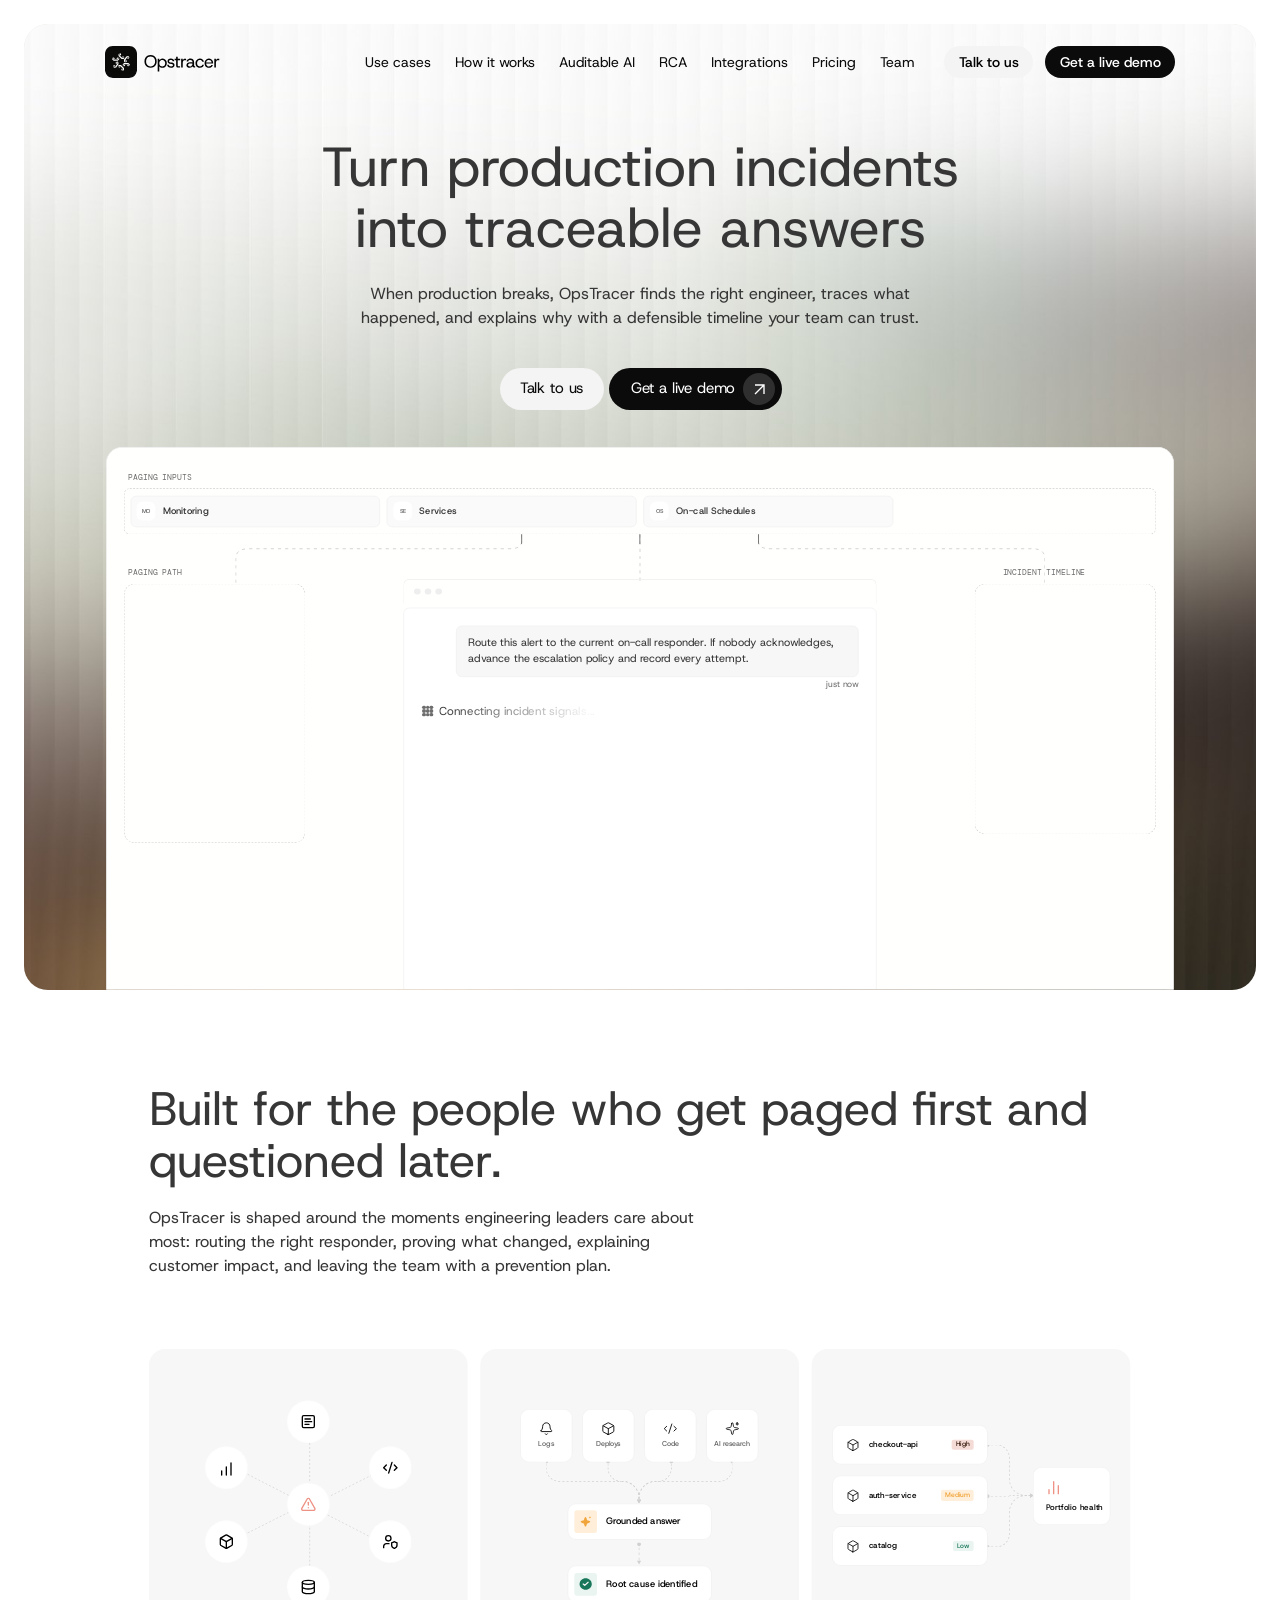
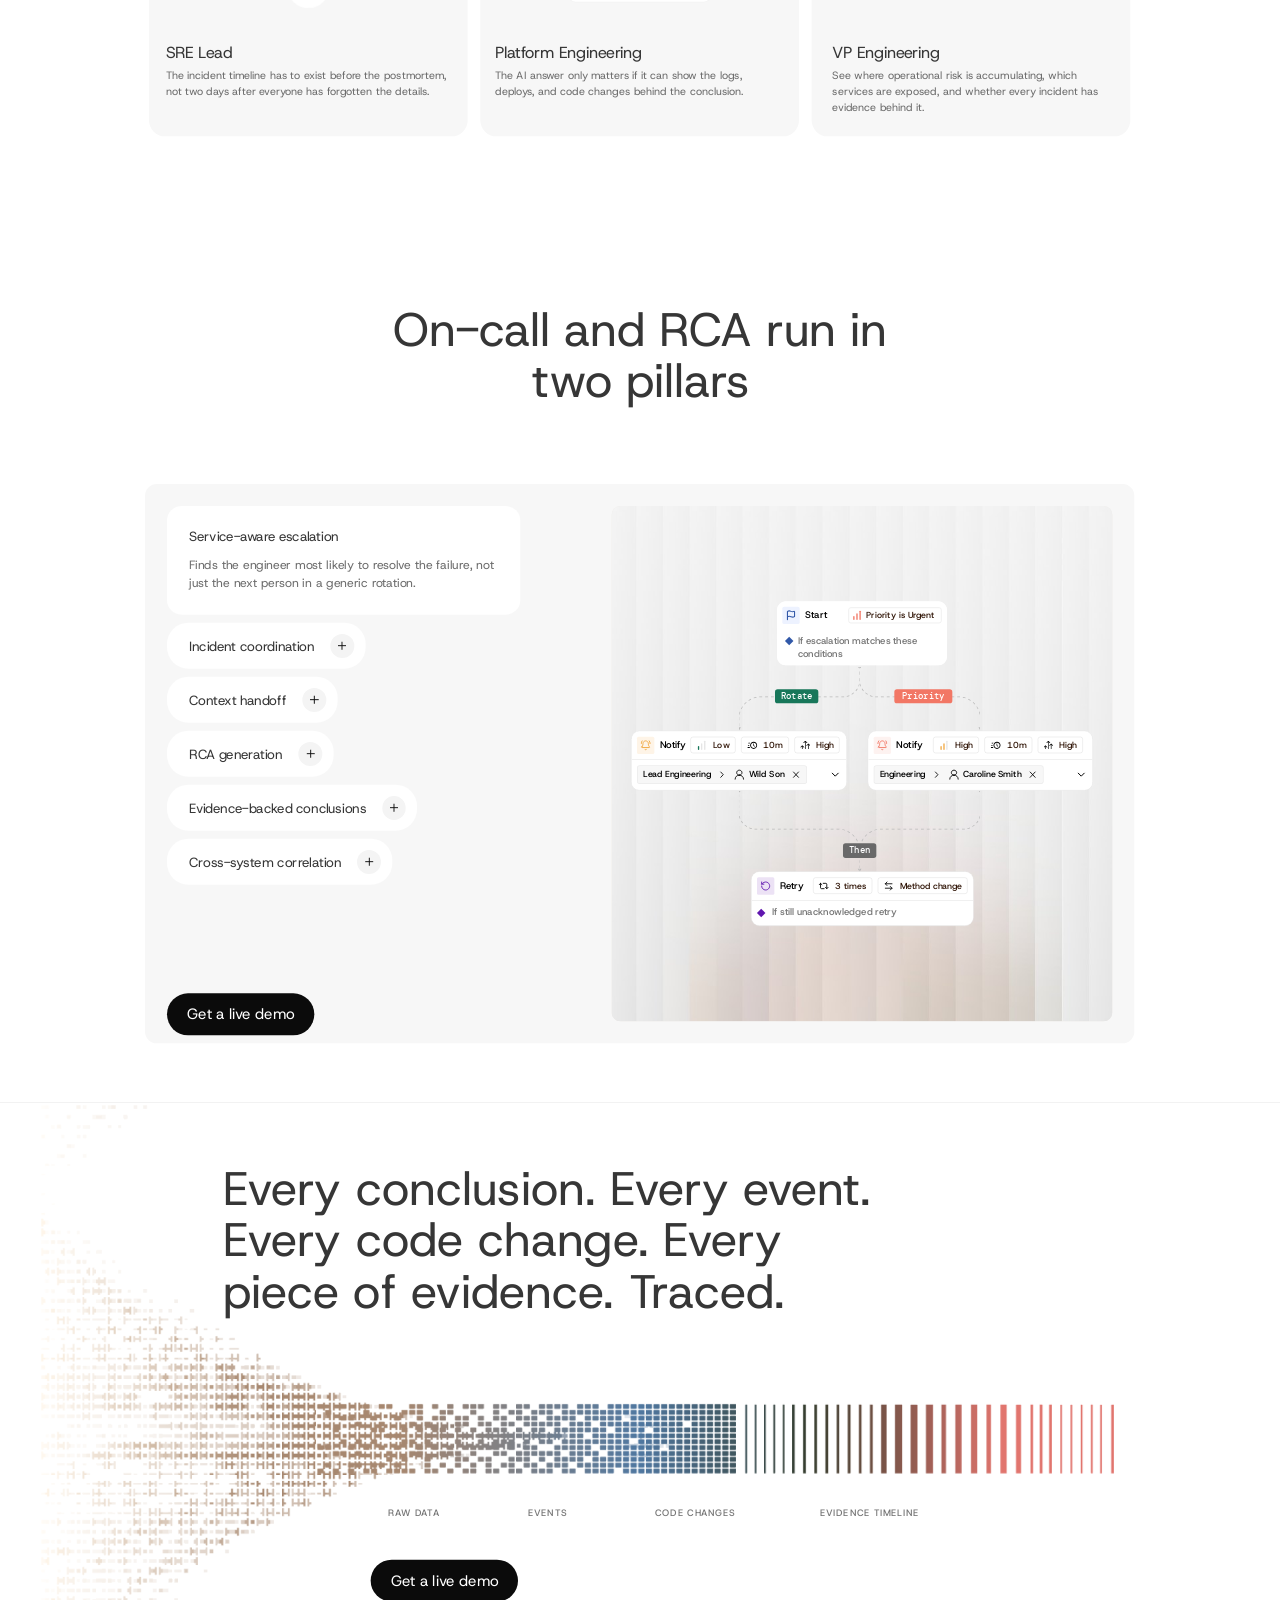
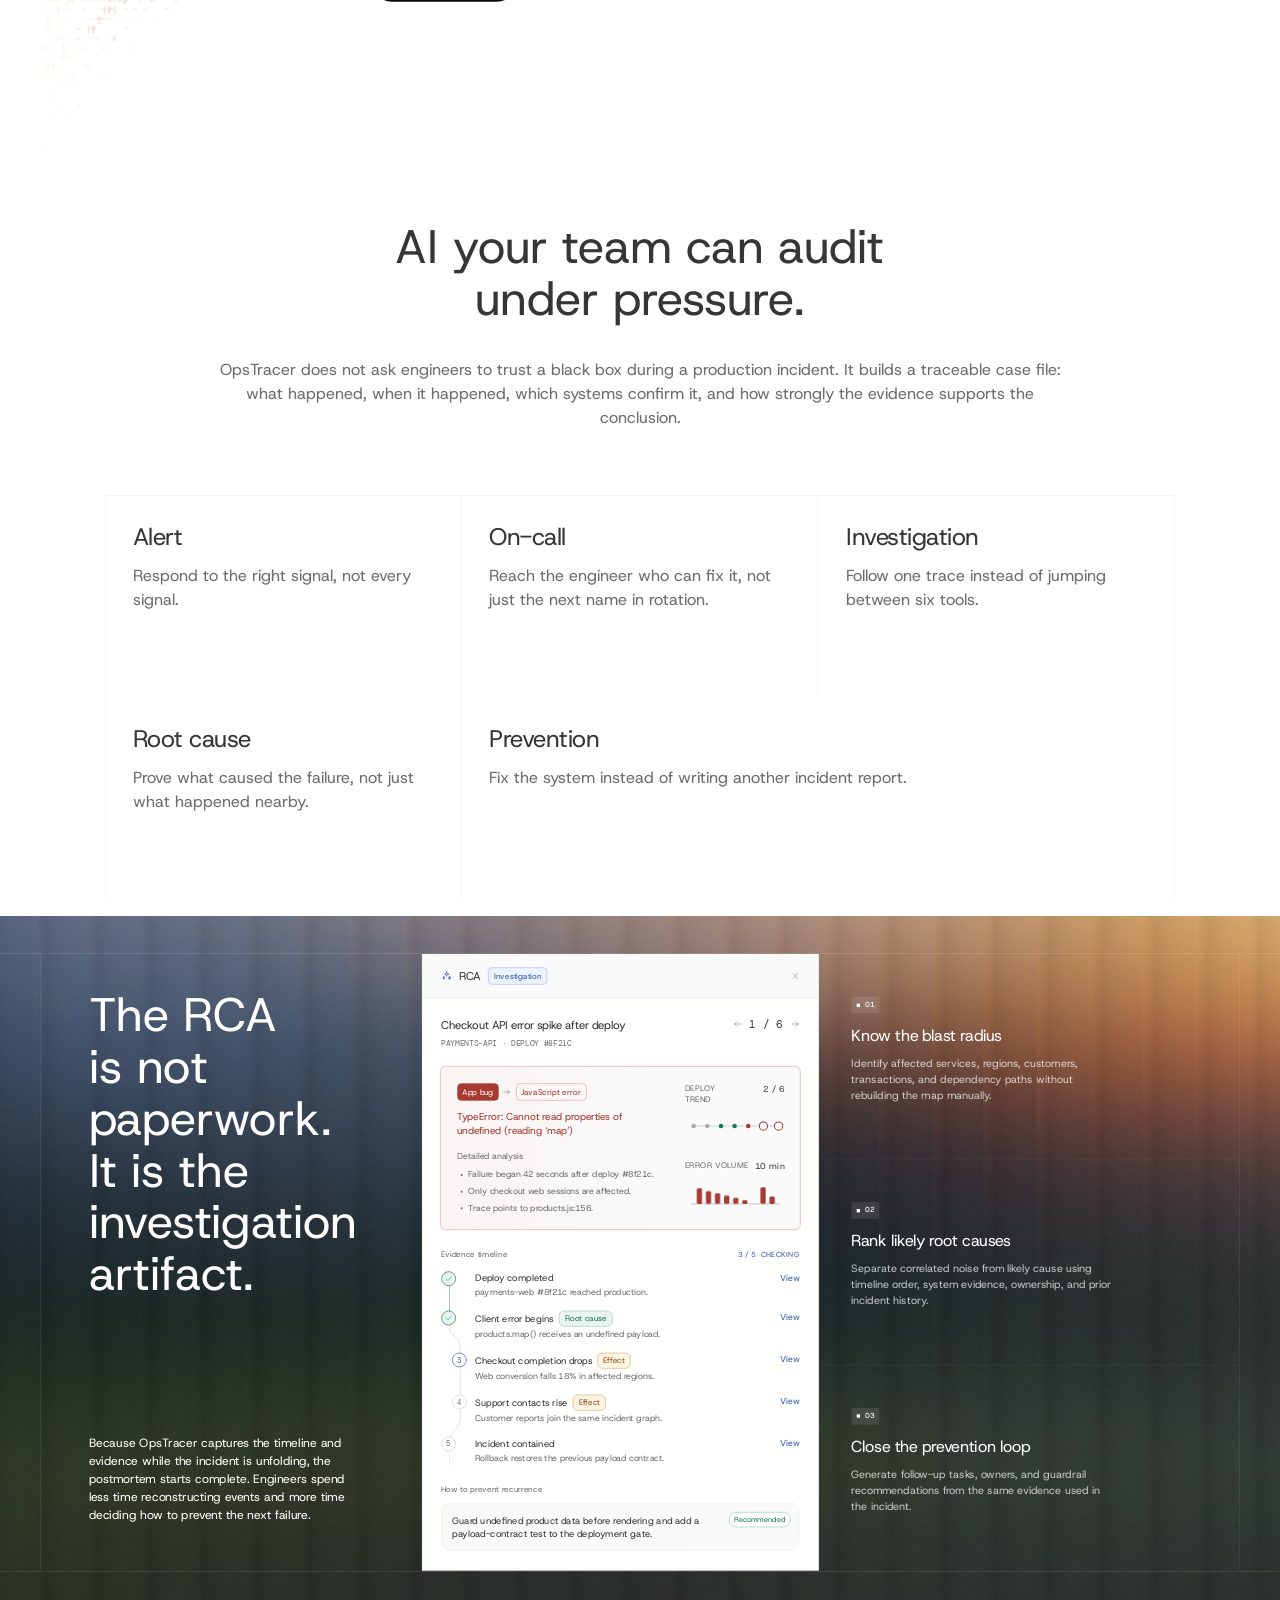
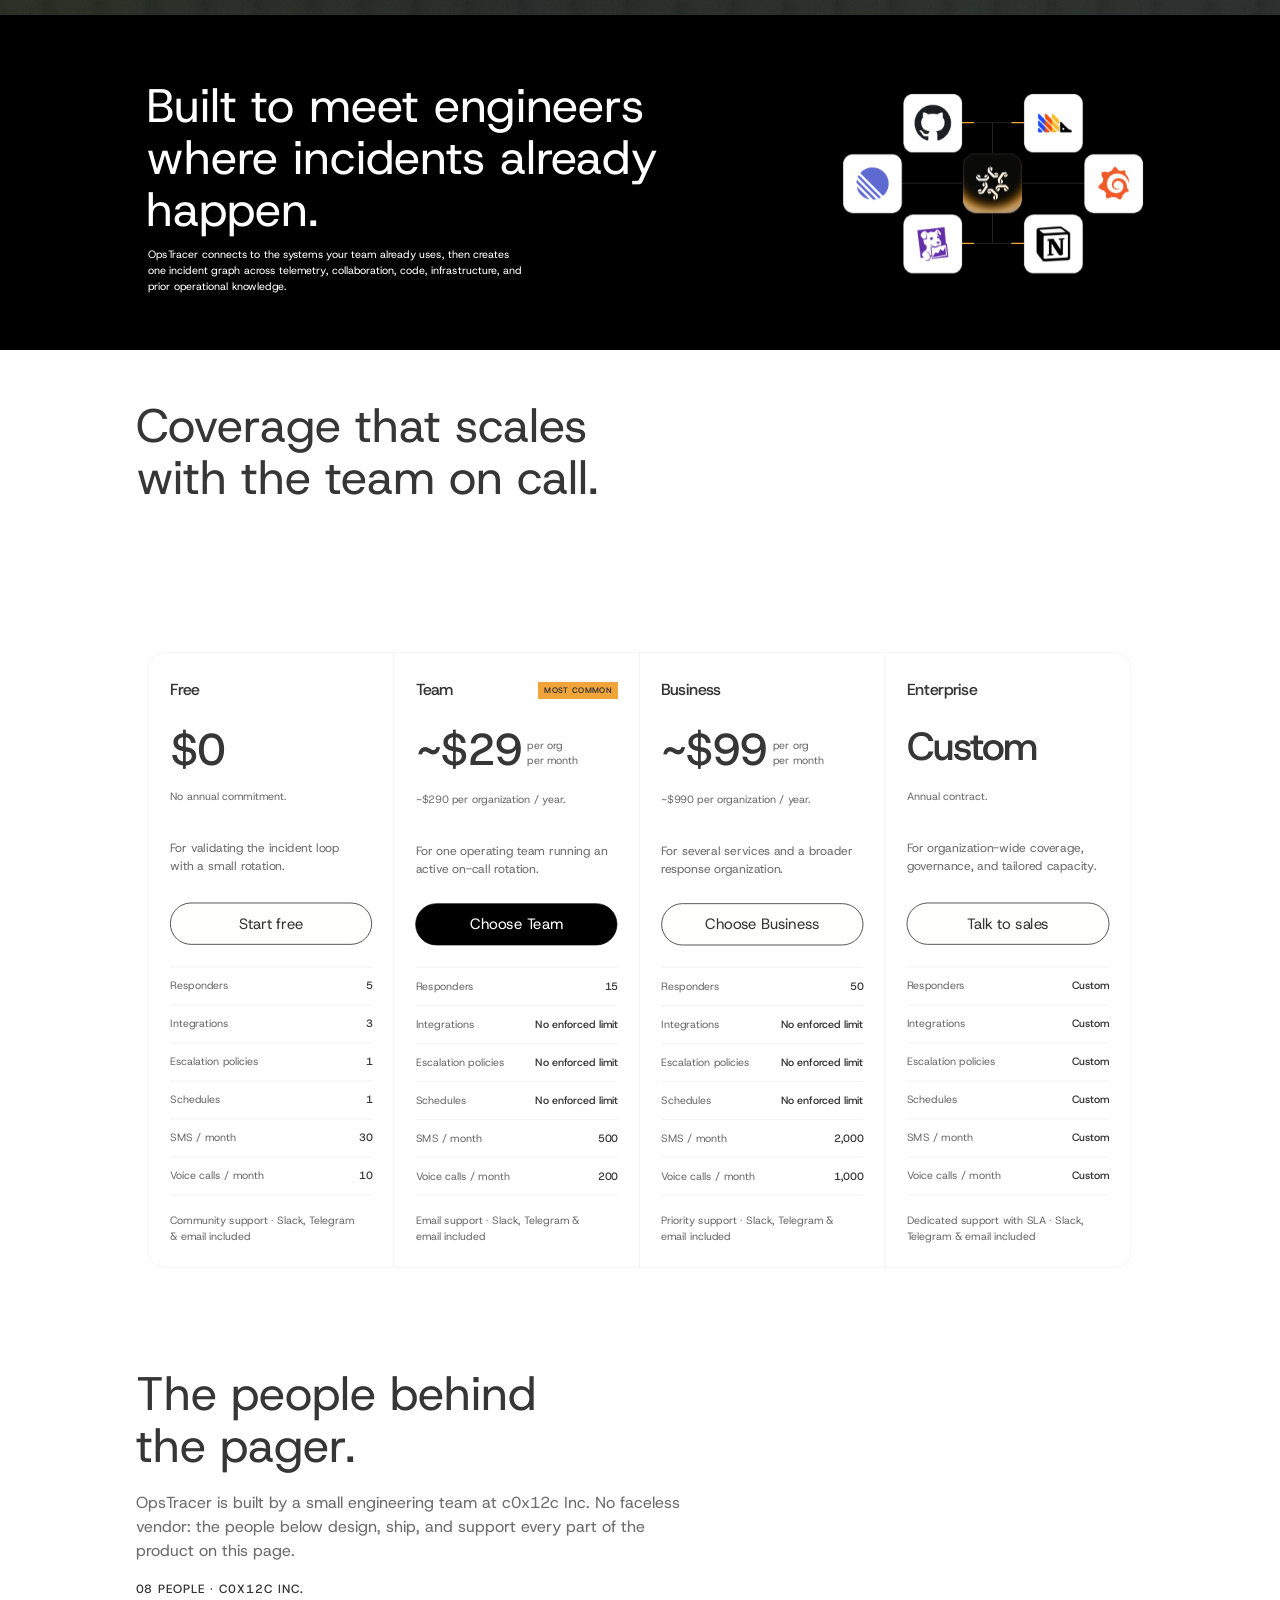
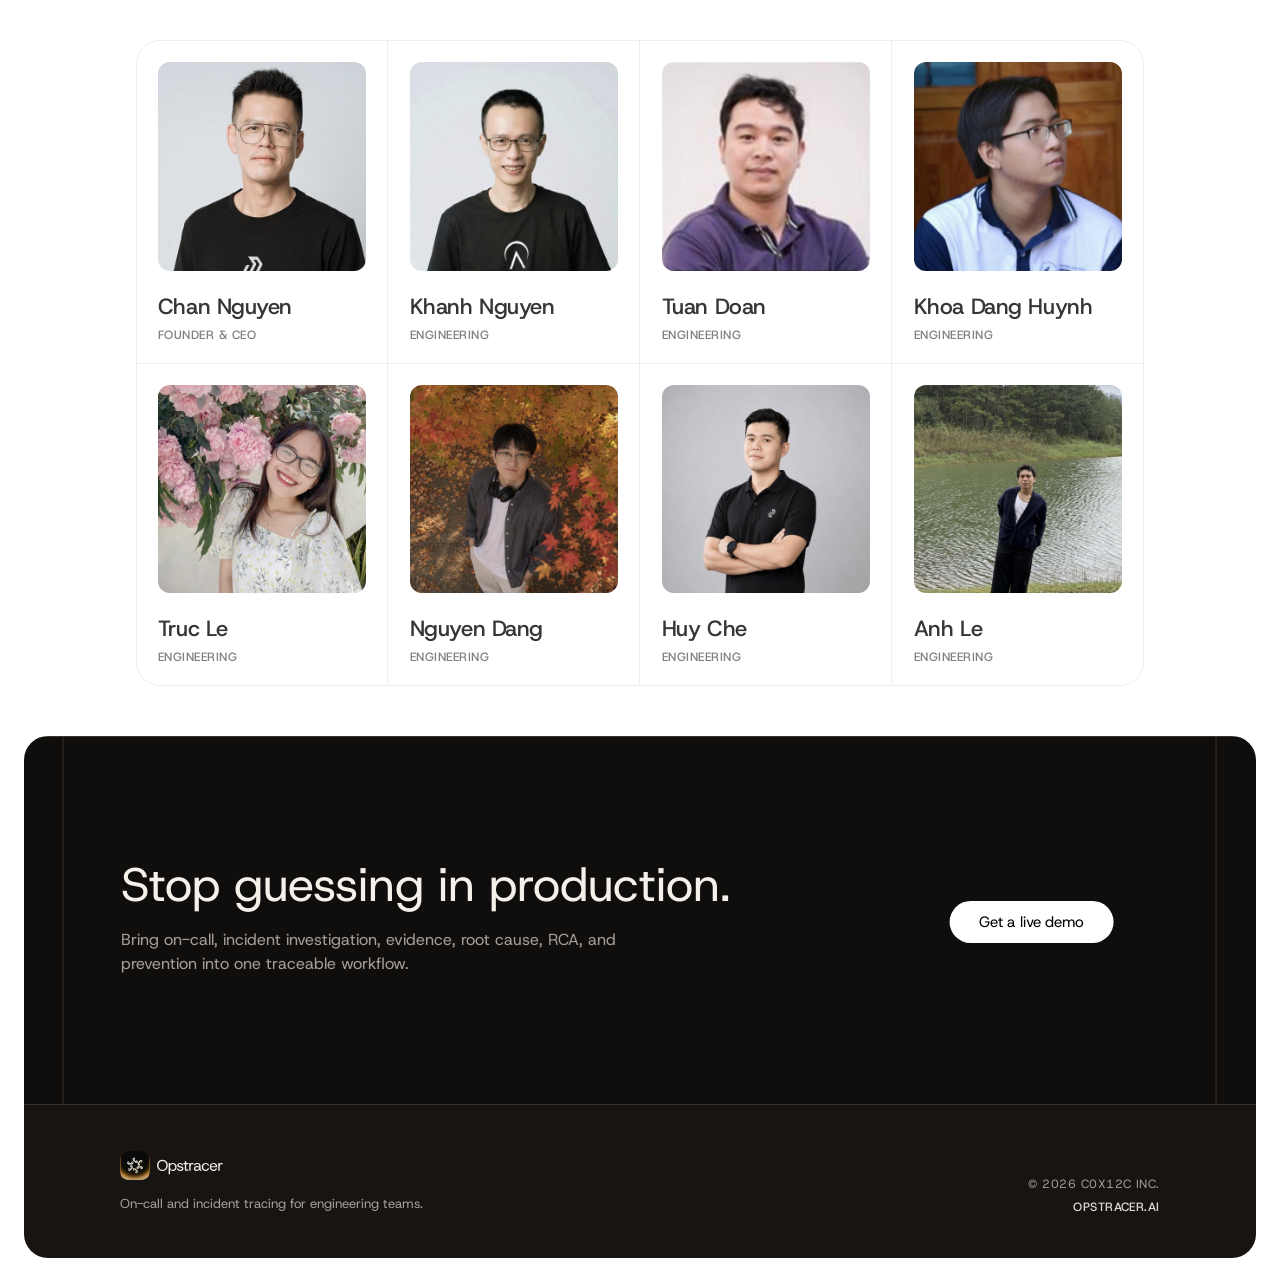
==== commit 3fcac100: "Add section the team" ====
--- a/index.html
+++ b/index.html
@@ -778,6 +778,43 @@
   .audit-grid h3{white-space:normal}
   .plan-price small{margin-left:auto}
 }
+
+/* ==========================================================================
+   Team — mirrors the pricing panel: same column width, hairline grid, 24px shell.
+   ========================================================================== */
+.co{font-feature-settings:"calt" 0,"liga" 0,"zero" 0;font-variant-ligatures:none}
+.team{margin-top:min(150px,7.8vw)}
+.team-head{width:var(--c-pricing-head);margin:0 auto;display:flex;align-items:flex-end;justify-content:space-between;gap:min(120px,6.25vw)}
+.team-head .h2{flex:none}
+.team-intro{width:min(560px,100%)}
+.team-intro p{font-size:16px;line-height:24px;color:var(--muted)}
+.team-count{display:block;margin-top:18px;font-family:var(--f-sans);font-weight:500;font-size:12px;line-height:16px;letter-spacing:.96px;text-transform:uppercase;color:var(--text)}
+.team-grid{width:var(--c-pricing-head);margin:min(64px,3.333vw) auto 0;display:grid;grid-template-columns:repeat(4,minmax(0,1fr));gap:1px;background:var(--line);border:1px solid var(--line);border-radius:24px;overflow:hidden;list-style:none;padding:0}
+.tm{background:#fff;padding:min(32px,1.667vw) min(32px,1.667vw) min(30px,1.563vw)}
+.tm-ph{margin:0;aspect-ratio:1;border-radius:12px;overflow:hidden;background:var(--surface)}
+.tm-ph img{display:block;width:100%;height:100%;object-fit:cover;transition:transform .7s cubic-bezier(.22,1,.36,1)}
+.tm h3{margin-top:22px;font-weight:500;font-size:22px;line-height:28px;letter-spacing:-.44px;color:var(--text)}
+.tm p{margin-top:6px;font-family:var(--f-sans);font-weight:500;font-size:12px;line-height:16px;letter-spacing:.48px;text-transform:uppercase;color:var(--soft)}
+@media (hover:hover){
+  .tm:hover .tm-ph img{transform:scale(1.03)}
+}
+@media (prefers-reduced-motion:reduce){.tm-ph img{transition:none}.tm:hover .tm-ph img{transform:none}}
+@media (max-width:1366px){
+  .team-head{flex-direction:column;align-items:flex-start;gap:20px}
+}
+@media (max-width:1099px){
+  .team{margin-top:88px}
+  .team-head,.team-grid{width:auto;margin-inline:20px}
+  .team-grid{margin-top:40px;grid-template-columns:repeat(3,minmax(0,1fr))}
+  .tm{padding:20px 20px 22px}
+}
+@media (max-width:700px){
+  .team-grid{grid-template-columns:repeat(2,minmax(0,1fr));border-radius:18px}
+  .tm{padding:14px 14px 18px}
+  .tm-ph{border-radius:8px}
+  .tm h3{margin-top:14px;font-size:17px;line-height:22px;letter-spacing:-.2px}
+  .tm p{font-size:11px;letter-spacing:.4px}
+}
 </style>
 </head>
 <body>
@@ -793,10 +830,11 @@
     <a href="#evidence">RCA</a>
     <a href="#integrations">Integrations</a>
     <a href="#pricing">Pricing</a>
+    <a href="#team">Team</a>
   </nav>
   <div class="nav-cta">
-    <a class="btn btn-sm btn-gray" href="https://calendly.com/channguyen" target="_blank" rel="noopener">Talk to us</a>
-    <a class="btn btn-sm btn-dark" href="mailto:hello@opstracer.ai">Get a live demo</a>
+    <a class="btn btn-sm btn-gray" href="mailto:hello@opstracer.ai">Talk to us</a>
+    <a class="btn btn-sm btn-dark" href="https://calendly.com/channguyen" target="_blank" rel="noopener">Get a live demo</a>
   </div>
 </header>
 
@@ -808,8 +846,8 @@
   <h1 class="rv">Turn production incidents into traceable answers</h1>
   <p class="hero-sub rv nw">When production breaks, OpsTracer finds the right engineer, traces what <br class="d-br"> happened, and explains why with a defensible timeline your team can trust.</p>
   <div class="hero-cta rv">
-    <a class="btn btn-md btn-gray" href="https://calendly.com/channguyen" target="_blank" rel="noopener">Talk to us</a>
-    <a class="btn btn-md btn-dark btn-arrow" href="mailto:hello@opstracer.ai">Get a live demo<span class="ic"><img src="assets/figma/arrow-up-right.svg" alt=""></span></a>
+    <a class="btn btn-md btn-gray" href="mailto:hello@opstracer.ai">Talk to us</a>
+    <a class="btn btn-md btn-dark btn-arrow" href="https://calendly.com/channguyen" target="_blank" rel="noopener">Get a live demo<span class="ic"><img src="assets/figma/arrow-up-right.svg" alt=""></span></a>
   </div>
 
   <div class="hero-preview" data-fit data-w="1602.09" data-h="814">
@@ -972,7 +1010,7 @@
               <p class="body" style="max-width:439px">Connects symptom windows to deploys, commits, feature flags, infra changes, and dependencies.</p>
             </div>
           </div>
-          <a class="btn btn-md btn-dark pl-cta" href="mailto:hello@opstracer.ai">Get a live demo</a>
+          <a class="btn btn-md btn-dark pl-cta" href="https://calendly.com/channguyen" target="_blank" rel="noopener">Get a live demo</a>
         </div>
 
         <div class="pl-right">
@@ -1086,7 +1124,7 @@
         <span style="left:399.76px">Code changes</span>
         <span style="left:647.25px">Evidence timeline</span>
       </div>
-      <a class="btn btn-dark tr-cta" href="mailto:hello@opstracer.ai">Get a live demo</a>
+      <a class="btn btn-dark tr-cta" href="https://calendly.com/channguyen" target="_blank" rel="noopener">Get a live demo</a>
     </div>
   </div>
 </section>
@@ -1351,6 +1389,59 @@
 </section>
 
 <!-- ============ CTA + FOOTER (152:7556) ============ -->
+<!-- ============ TEAM ============ -->
+<section class="team" id="team">
+  <div class="team-head">
+    <h2 class="h2 rv">The people behind <br>the pager.</h2>
+    <div class="team-intro rv">
+      <p>OpsTracer is built by a small engineering team at <span class="co">c0x12c&nbsp;Inc.</span> No faceless vendor: the people below design, ship, and support every part of the product on this page.</p>
+      <span class="team-count">08 people &middot; <span class="co">c0x12c Inc.</span></span>
+    </div>
+  </div>
+  <ul class="team-grid rv">
+    <li class="tm">
+      <figure class="tm-ph"><img src="assets/team/chan-nguyen.jpg" alt="Chan Nguyen" width="480" height="480" loading="lazy" decoding="async"></figure>
+      <h3>Chan Nguyen</h3>
+      <p>Founder &amp; CEO</p>
+    </li>
+    <li class="tm">
+      <figure class="tm-ph"><img src="assets/team/khanh-nguyen.jpg" alt="Khanh Nguyen" width="480" height="480" loading="lazy" decoding="async"></figure>
+      <h3>Khanh Nguyen</h3>
+      <p>Engineering</p>
+    </li>
+    <li class="tm">
+      <figure class="tm-ph"><img src="assets/team/tuan-doan.jpg" alt="Tuan Doan" width="480" height="480" loading="lazy" decoding="async"></figure>
+      <h3>Tuan Doan</h3>
+      <p>Engineering</p>
+    </li>
+    <li class="tm">
+      <figure class="tm-ph"><img src="assets/team/khoa-dang-huynh.jpg" alt="Khoa Dang Huynh" width="480" height="480" loading="lazy" decoding="async"></figure>
+      <h3>Khoa Dang Huynh</h3>
+      <p>Engineering</p>
+    </li>
+    <li class="tm">
+      <figure class="tm-ph"><img src="assets/team/truc-le.jpg" alt="Truc Le" width="480" height="480" loading="lazy" decoding="async"></figure>
+      <h3>Truc Le</h3>
+      <p>Engineering</p>
+    </li>
+    <li class="tm">
+      <figure class="tm-ph"><img src="assets/team/nguyen-dang.jpg" alt="Nguyen Dang" width="480" height="480" loading="lazy" decoding="async"></figure>
+      <h3>Nguyen Dang</h3>
+      <p>Engineering</p>
+    </li>
+    <li class="tm">
+      <figure class="tm-ph"><img src="assets/team/huy-che.jpg" alt="Huy Che" width="480" height="480" loading="lazy" decoding="async"></figure>
+      <h3>Huy Che</h3>
+      <p>Engineering</p>
+    </li>
+    <li class="tm">
+      <figure class="tm-ph"><img src="assets/team/anh-le.jpg" alt="Anh Le" width="480" height="480" loading="lazy" decoding="async"></figure>
+      <h3>Anh Le</h3>
+      <p>Engineering</p>
+    </li>
+  </ul>
+</section>
+
 <div class="end" id="contact">
   <section class="cta">
     <div class="cta-in">
@@ -1358,7 +1449,7 @@
         <h2 class="rv">Stop guessing in production.</h2>
         <p class="rv nw">Bring on-call, incident investigation, evidence, root cause, RCA, and prevention <br class="d-br"> into one traceable workflow.</p>
       </div>
-      <a class="btn btn-md btn-light" href="mailto:hello@opstracer.ai" style="width:164px">Get a live demo</a>
+      <a class="btn btn-md btn-light" href="https://calendly.com/channguyen" target="_blank" rel="noopener" style="width:164px">Get a live demo</a>
     </div>
   </section>
   <footer class="foot" id="trust">
@@ -1367,7 +1458,7 @@
       <p>On-call and incident tracing for engineering teams.</p>
     </div>
     <div class="foot-r">
-      <p>A product of Spartan, 2026.</p>
+      <p>&copy; 2026 <span class="co">c0x12c Inc.</span></p>
       <a href="https://opstracer.ai">opstracer.ai</a>
     </div>
   </footer>
@@ -1674,7 +1765,7 @@
   window.addEventListener('scroll',function(){onScroll(window.scrollY);},{passive:true});
   /* Nav: underline the link for the section currently under the header. */
   var links=[].slice.call(document.querySelectorAll('.nav-links a'));
-  var owner={'product':null,'pillars':'#pillars','use-cases':'#use-cases','audit':'#audit','evidence':'#evidence','integrations':'#integrations','pricing':'#pricing'};
+  var owner={'product':null,'pillars':'#pillars','use-cases':'#use-cases','audit':'#audit','evidence':'#evidence','integrations':'#integrations','pricing':'#pricing','team':'#team'};
   var secs=Object.keys(owner).map(function(id){return document.getElementById(id);}).filter(Boolean);
   var traced=document.querySelector('section.traced'); if(traced){traced.dataset.nav='#pillars';secs.push(traced);}
   var ticking=false;
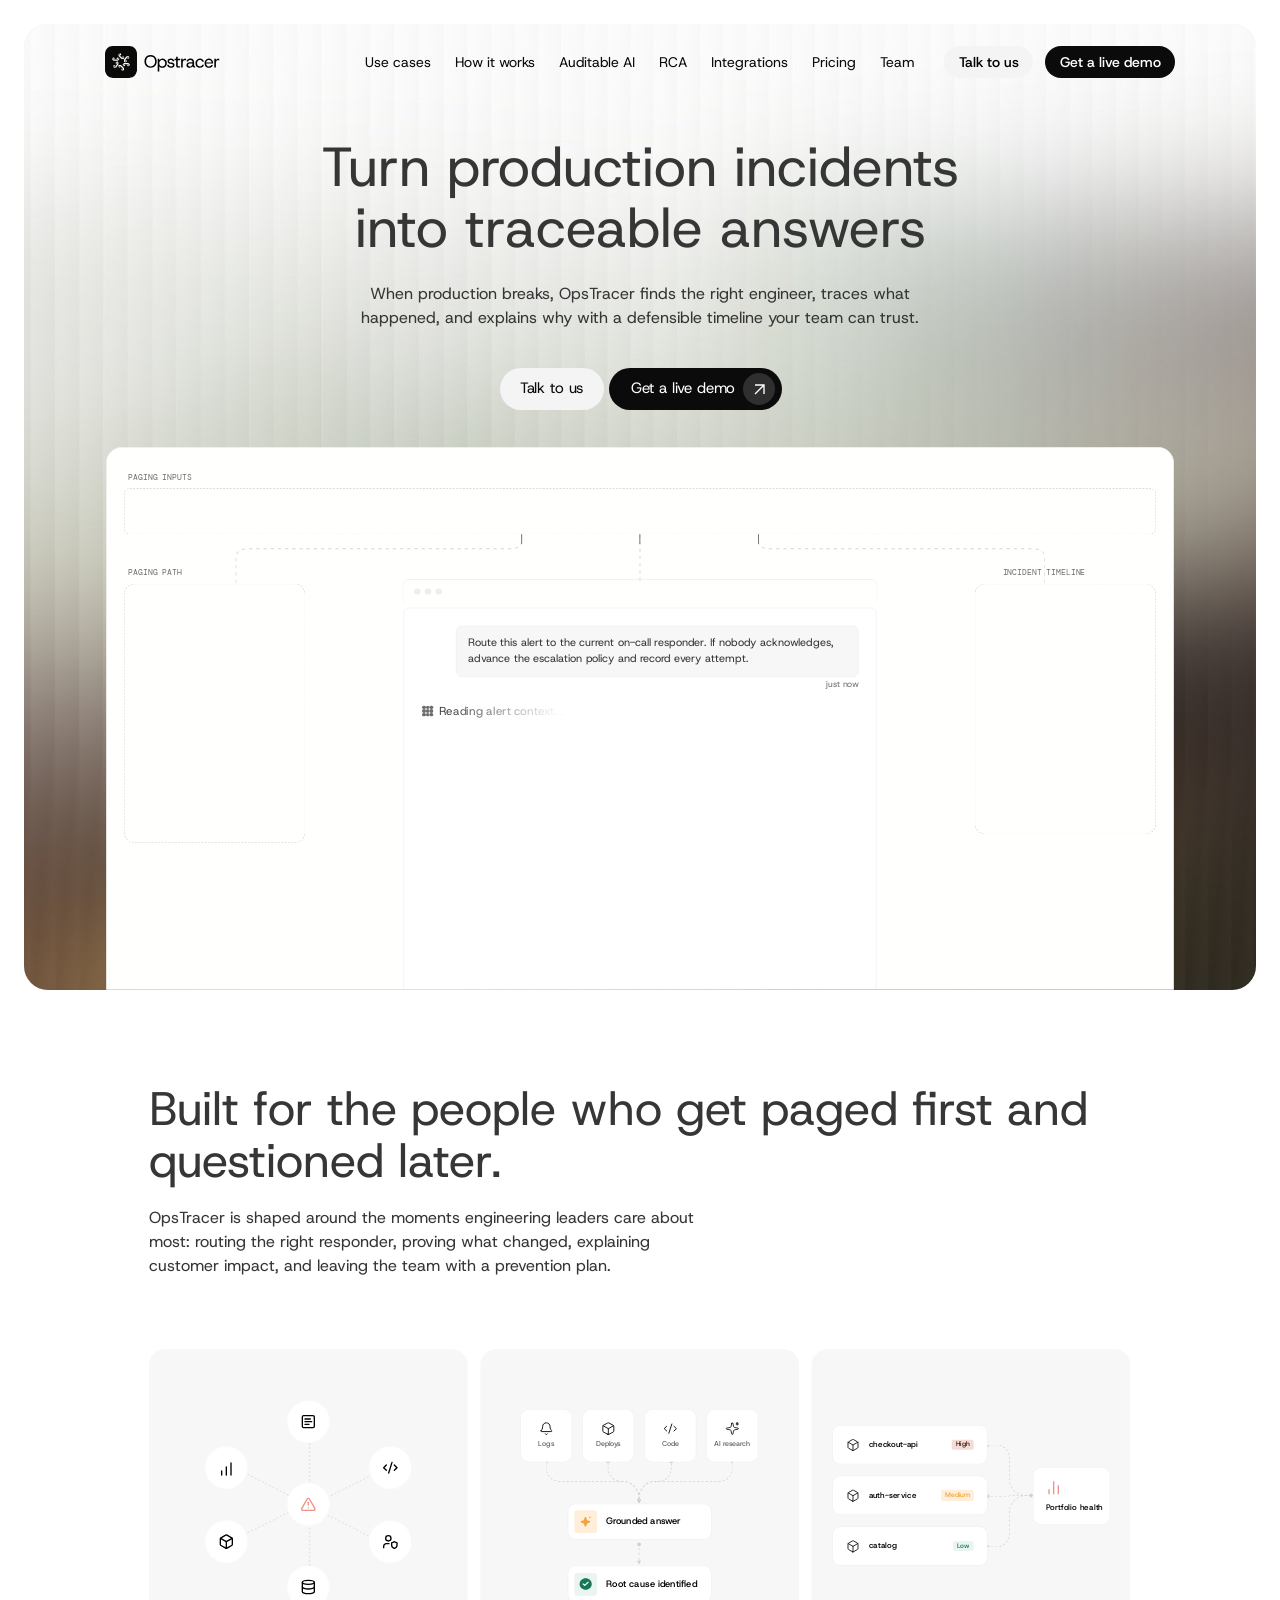
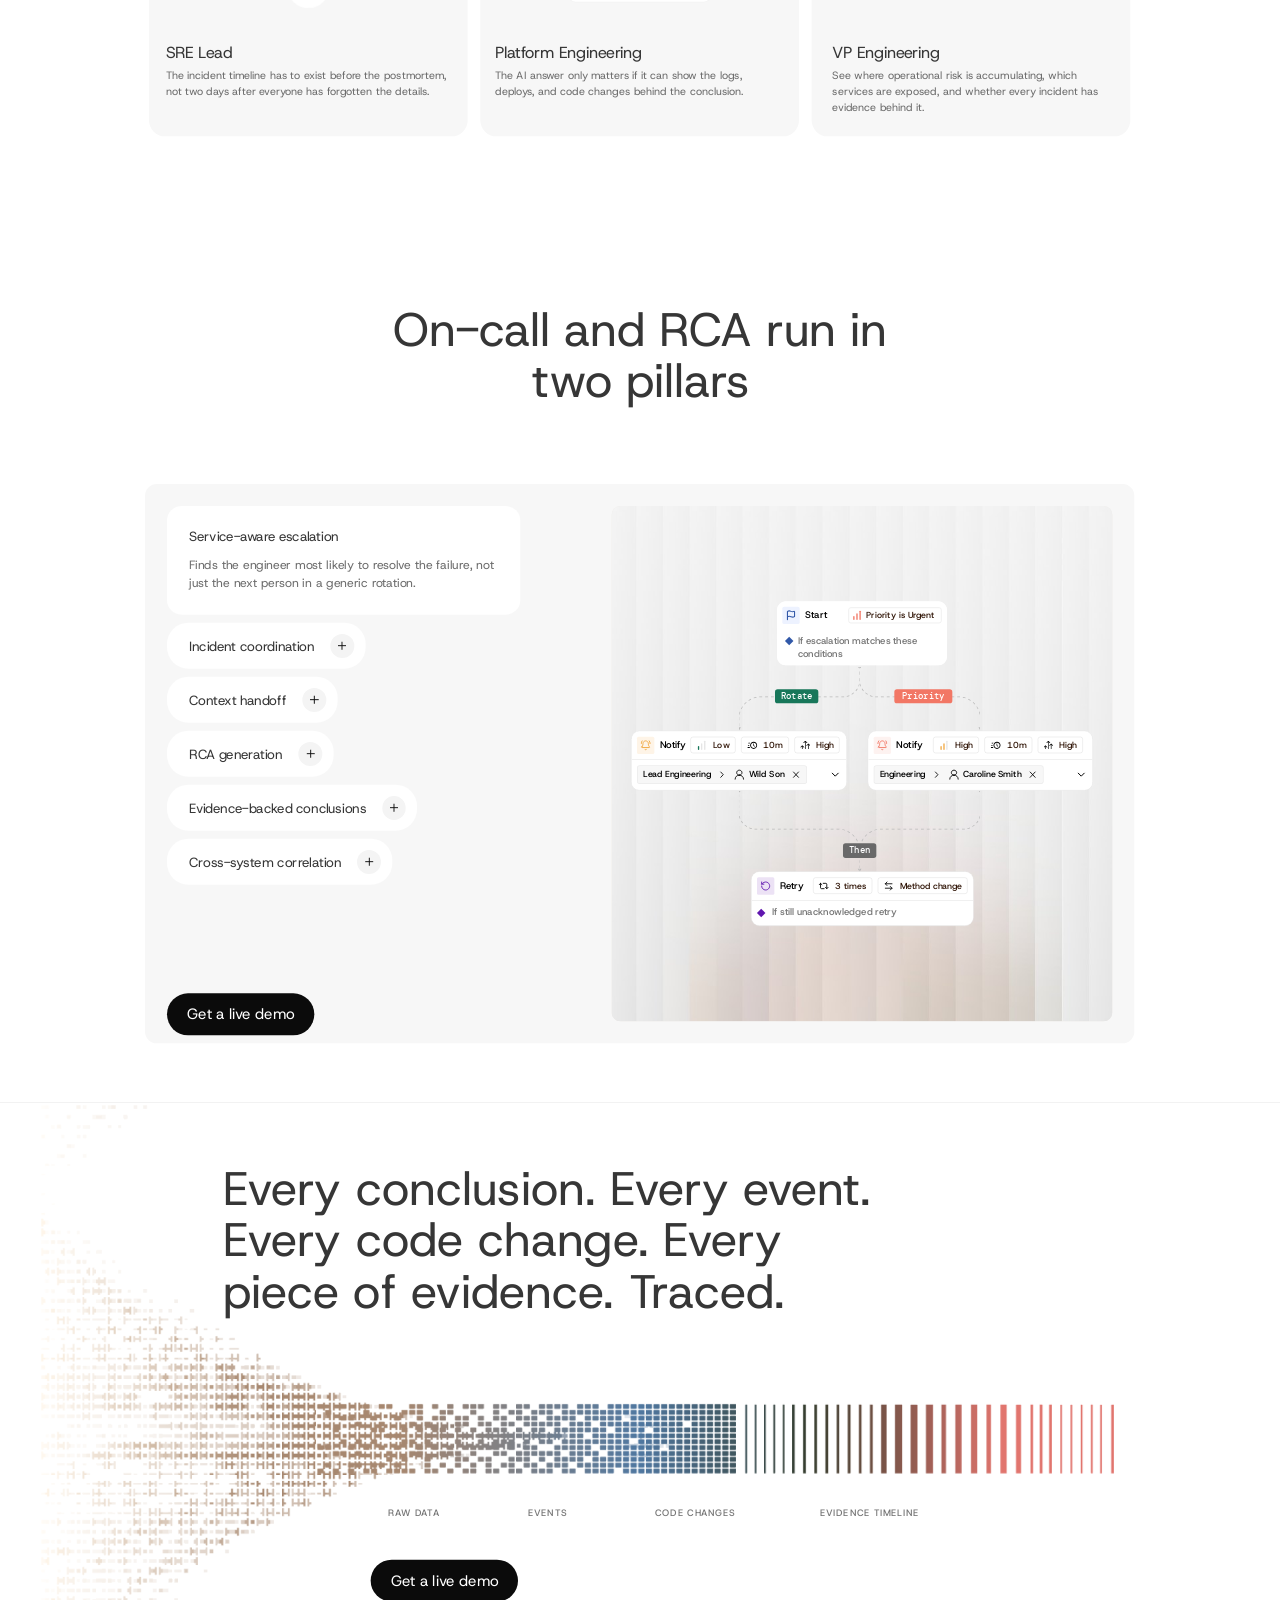
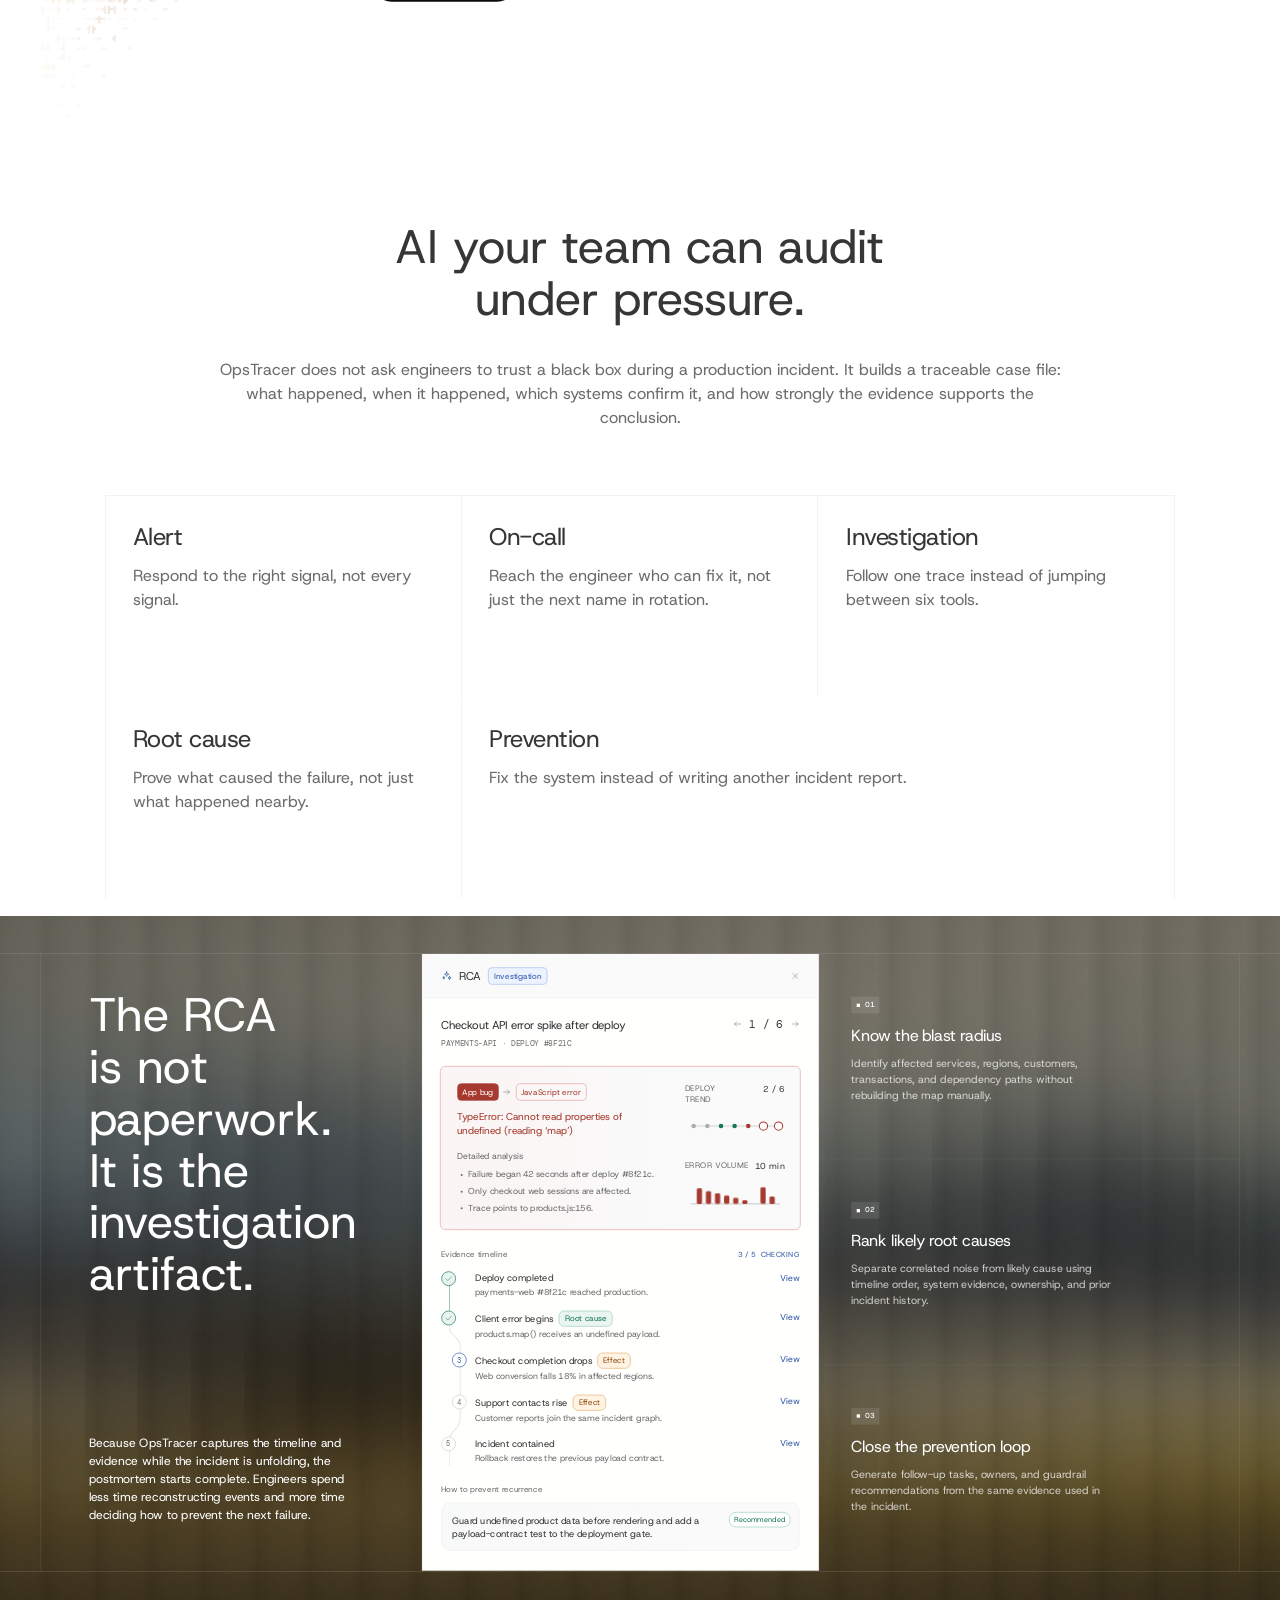
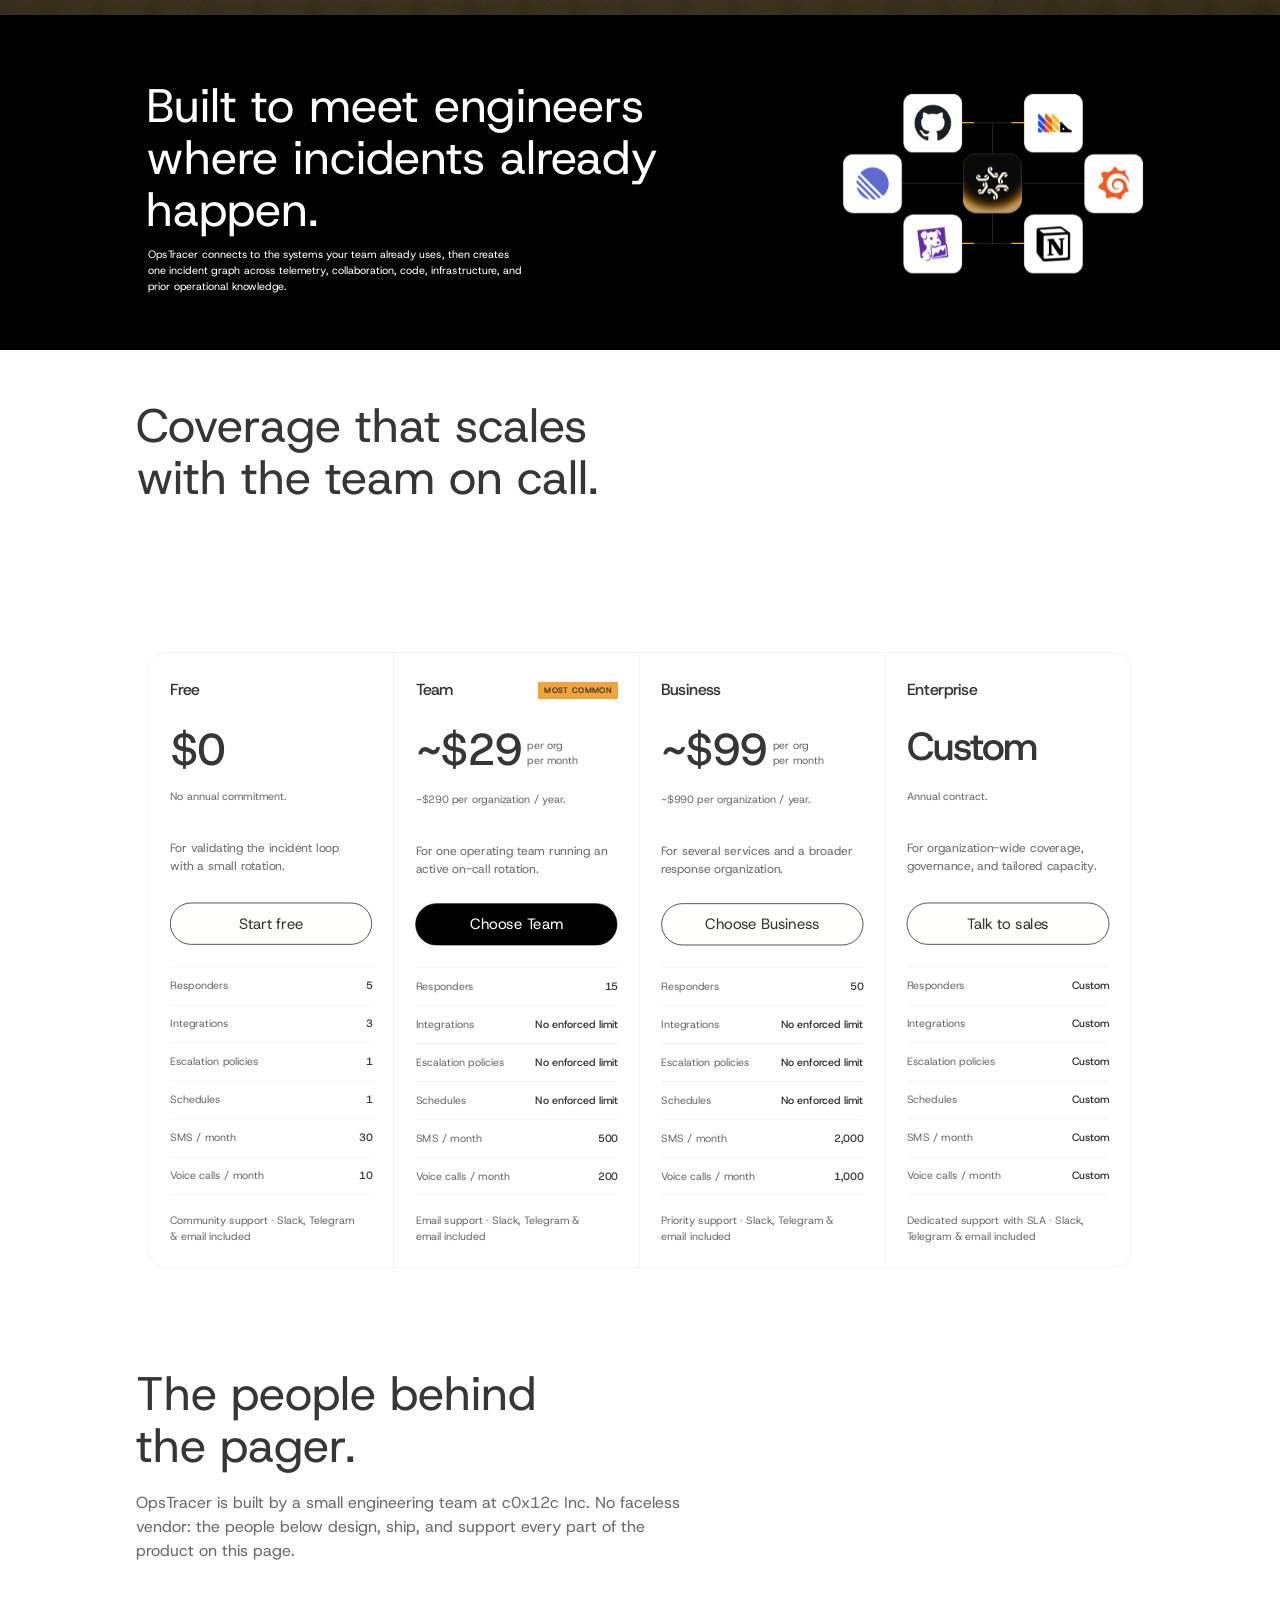
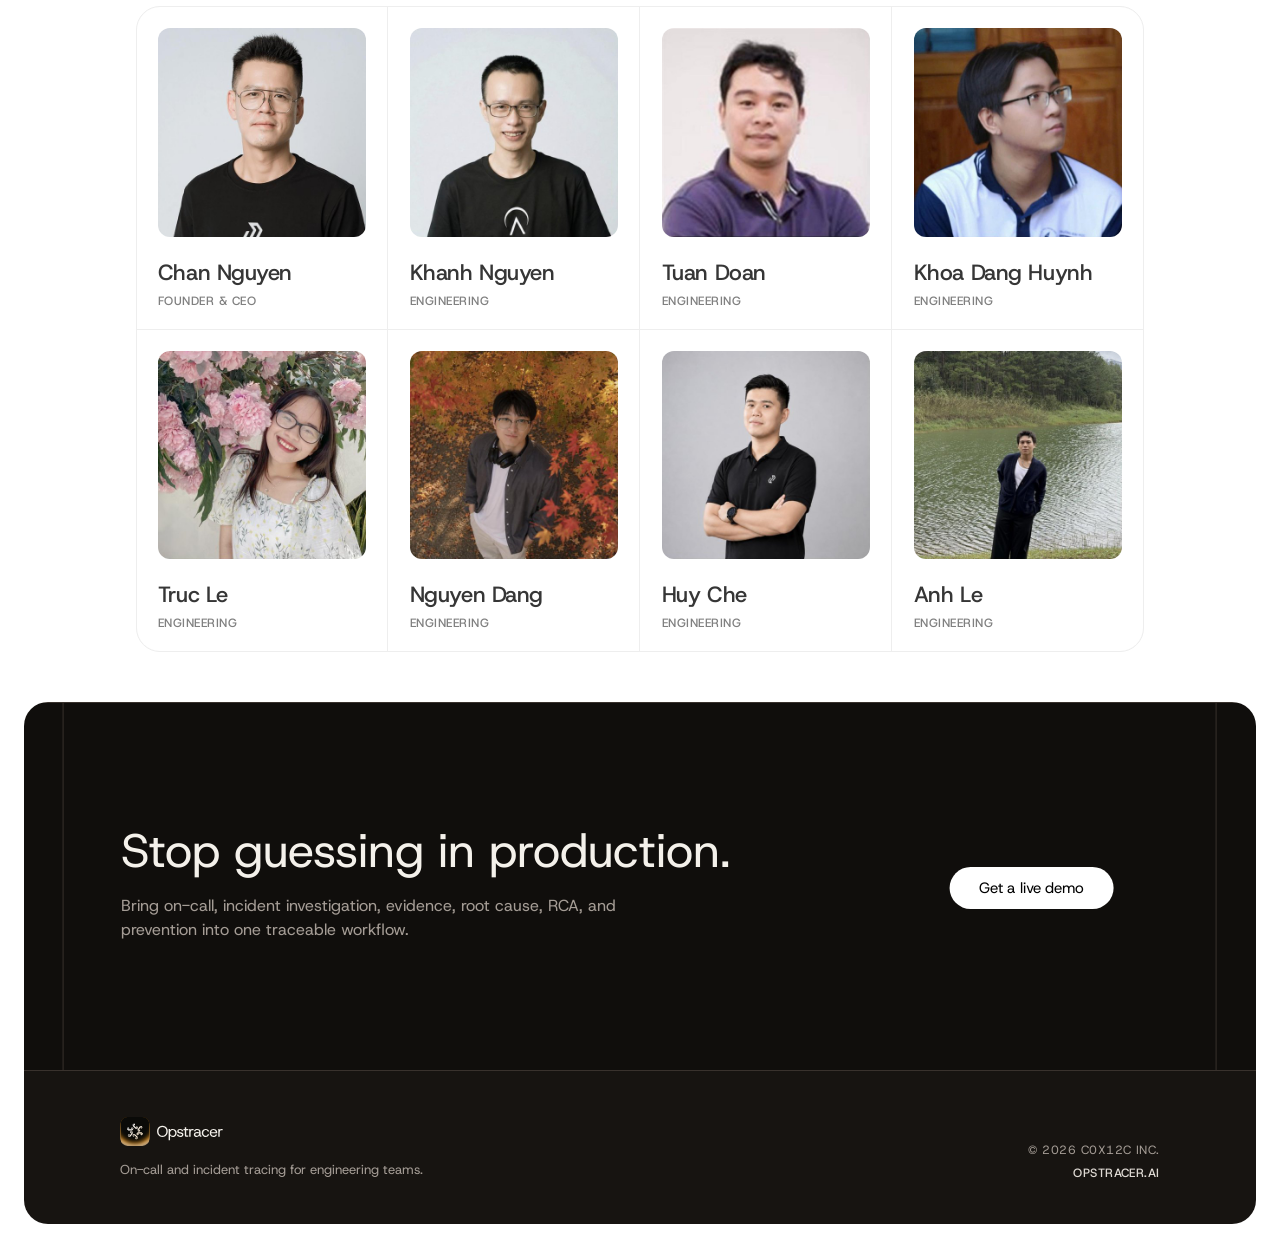
==== commit aec92703: "Add section the team" ====
--- a/index.html
+++ b/index.html
@@ -452,7 +452,7 @@
 .audit-grid p{font-size:16px;line-height:24px;color:var(--muted)}
 
 /* ---------- evidence ---------- */
-.evidence{position:relative;margin-top:18px;padding:min(56px,2.917vw) 0 min(65px,3.385vw);background:#2a2a2a url(assets/figma/ev-bg-2.jpg) center/cover no-repeat;color:#fff}
+.evidence{position:relative;margin-top:18px;padding:min(56px,2.917vw) 0 min(65px,3.385vw);background:linear-gradient(180deg,rgba(16,14,13,.5) 0%,rgba(16,14,13,.32) 55%,rgba(16,14,13,.2) 100%),#2a2a2a url(assets/figma/ev-bg-3.jpg) center/cover no-repeat;color:#fff}
 .ev-band{position:relative;border-top:1px solid rgba(255,255,255,.1);border-bottom:1px solid rgba(255,255,255,.1)}
 .ev-wrap{width:var(--c-ev)}
 .ev{position:relative;width:1800px;height:925px;border-left:1px solid rgba(255,255,255,.1);border-right:1px solid rgba(255,255,255,.1)}
@@ -788,7 +788,6 @@
 .team-head .h2{flex:none}
 .team-intro{width:min(560px,100%)}
 .team-intro p{font-size:16px;line-height:24px;color:var(--muted)}
-.team-count{display:block;margin-top:18px;font-family:var(--f-sans);font-weight:500;font-size:12px;line-height:16px;letter-spacing:.96px;text-transform:uppercase;color:var(--text)}
 .team-grid{width:var(--c-pricing-head);margin:min(64px,3.333vw) auto 0;display:grid;grid-template-columns:repeat(4,minmax(0,1fr));gap:1px;background:var(--line);border:1px solid var(--line);border-radius:24px;overflow:hidden;list-style:none;padding:0}
 .tm{background:#fff;padding:min(32px,1.667vw) min(32px,1.667vw) min(30px,1.563vw)}
 .tm-ph{margin:0;aspect-ratio:1;border-radius:12px;overflow:hidden;background:var(--surface)}
@@ -1395,7 +1394,6 @@
     <h2 class="h2 rv">The people behind <br>the pager.</h2>
     <div class="team-intro rv">
       <p>OpsTracer is built by a small engineering team at <span class="co">c0x12c&nbsp;Inc.</span> No faceless vendor: the people below design, ship, and support every part of the product on this page.</p>
-      <span class="team-count">08 people &middot; <span class="co">c0x12c Inc.</span></span>
     </div>
   </div>
   <ul class="team-grid rv">
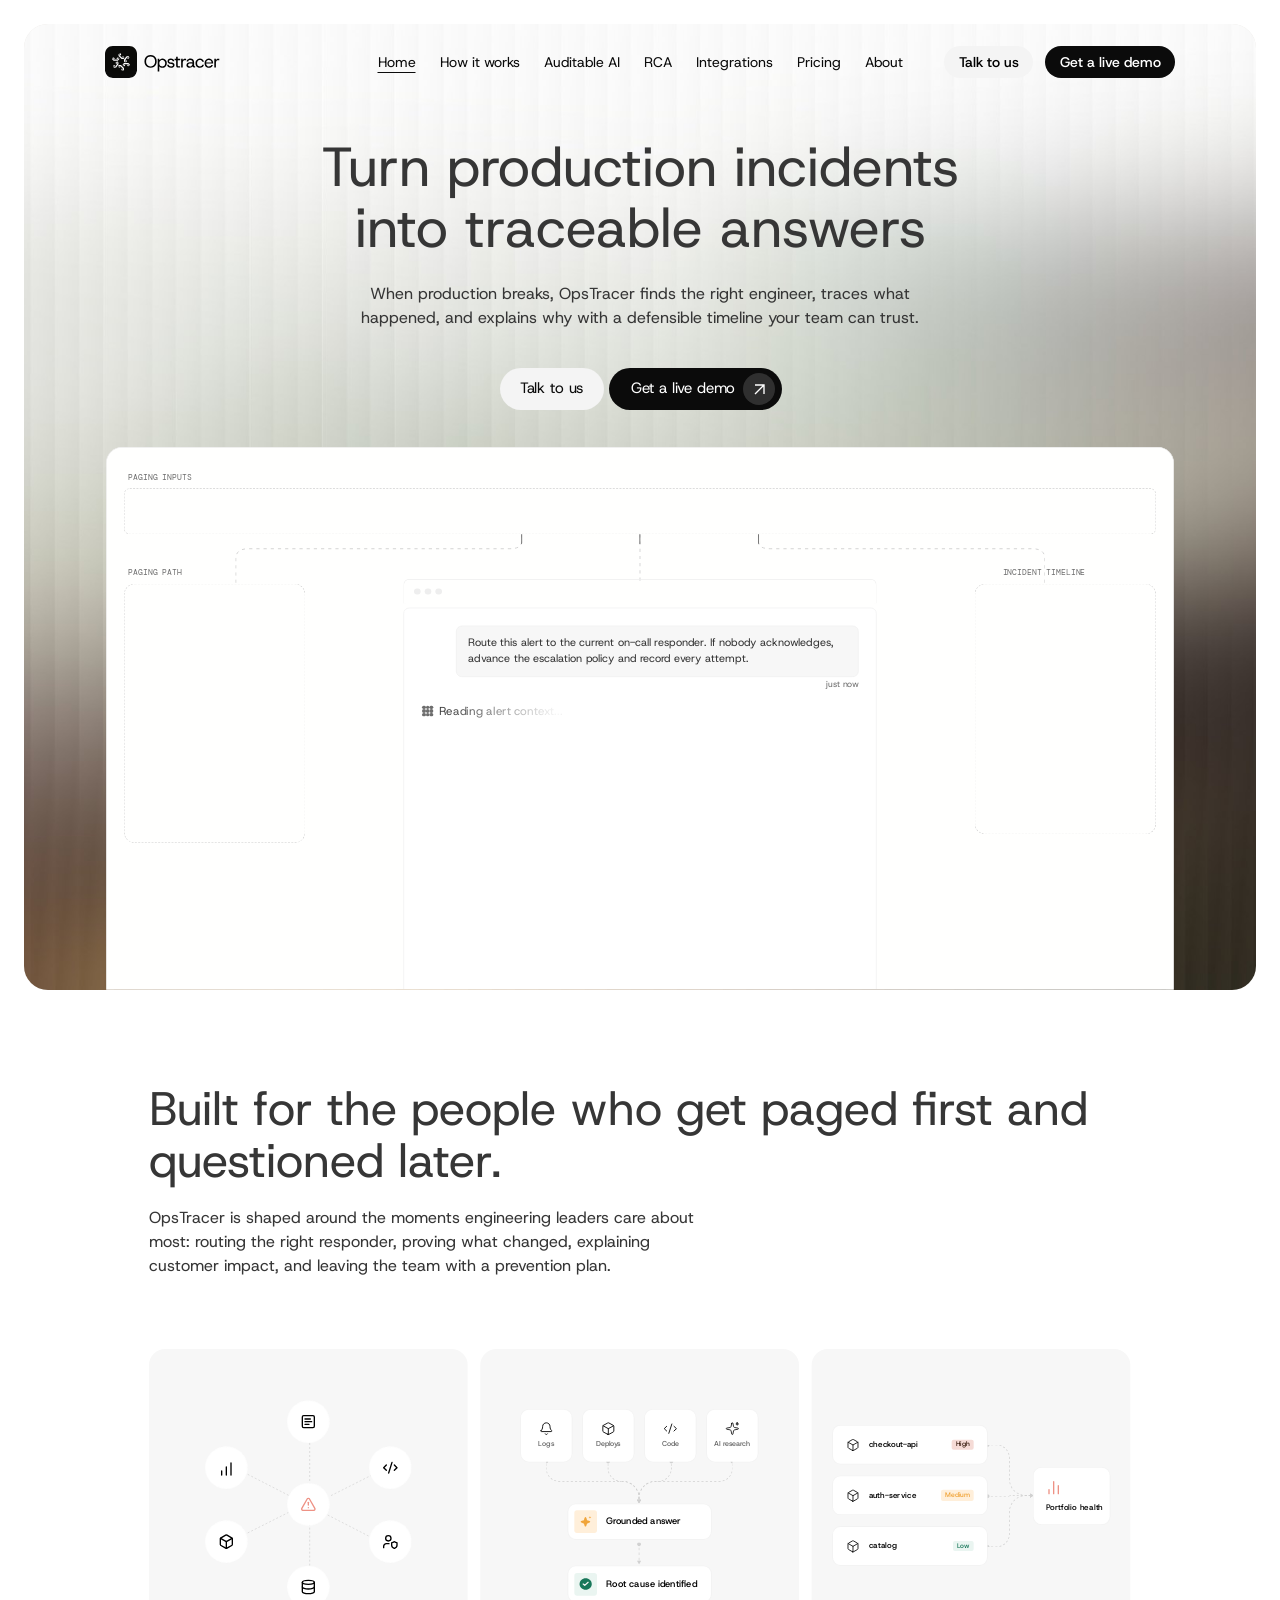
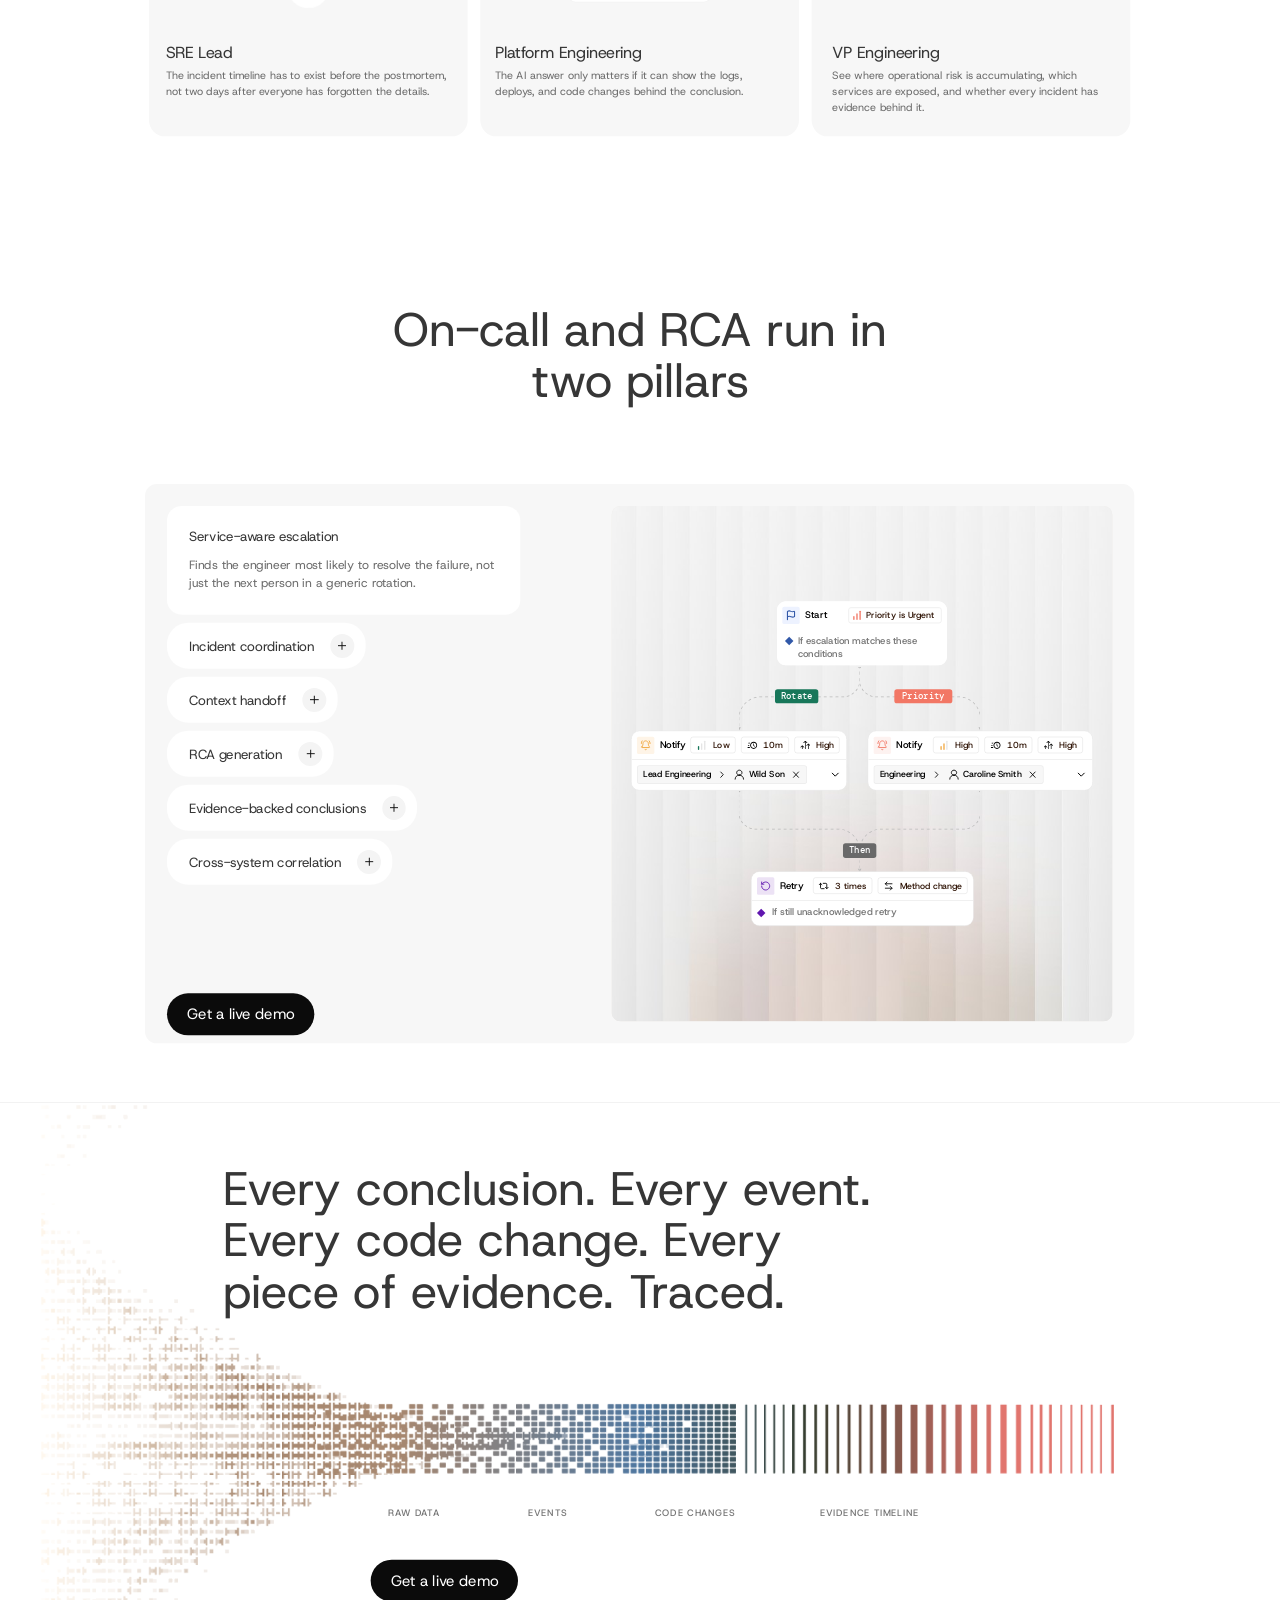
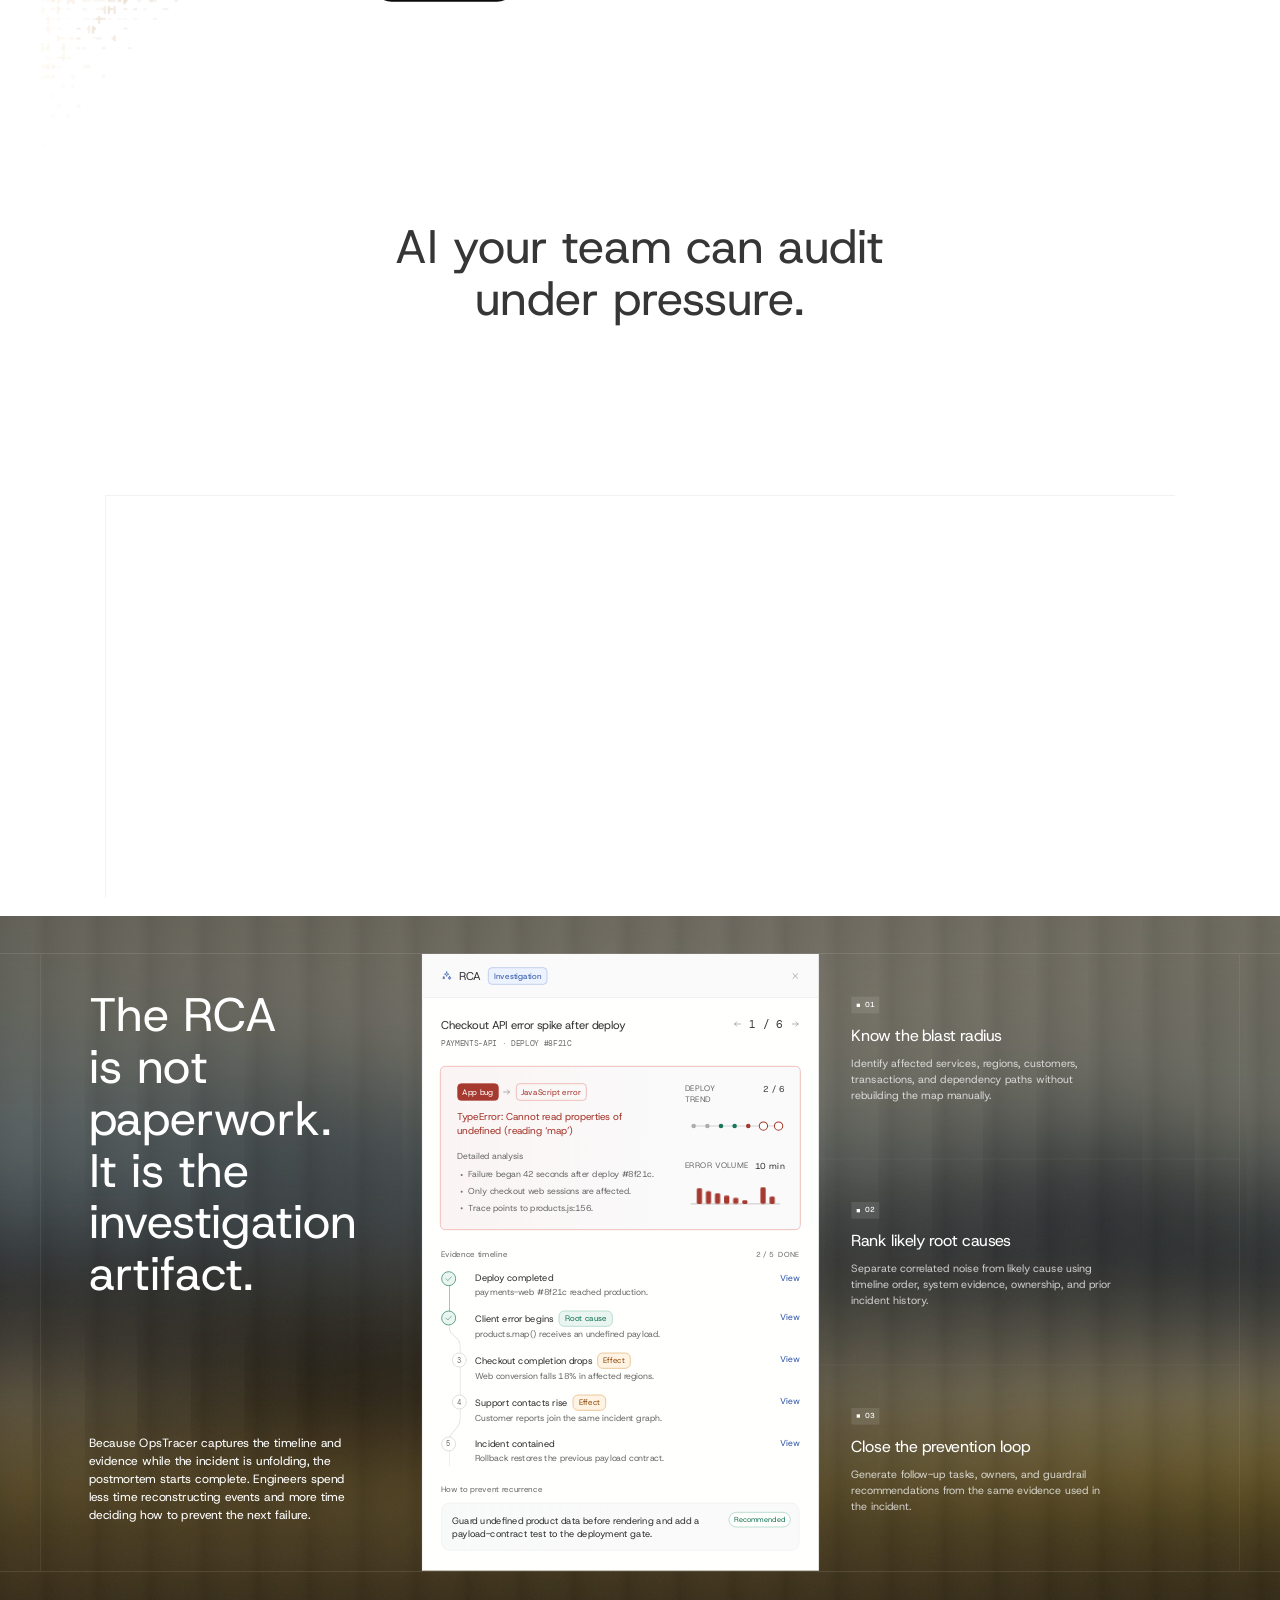
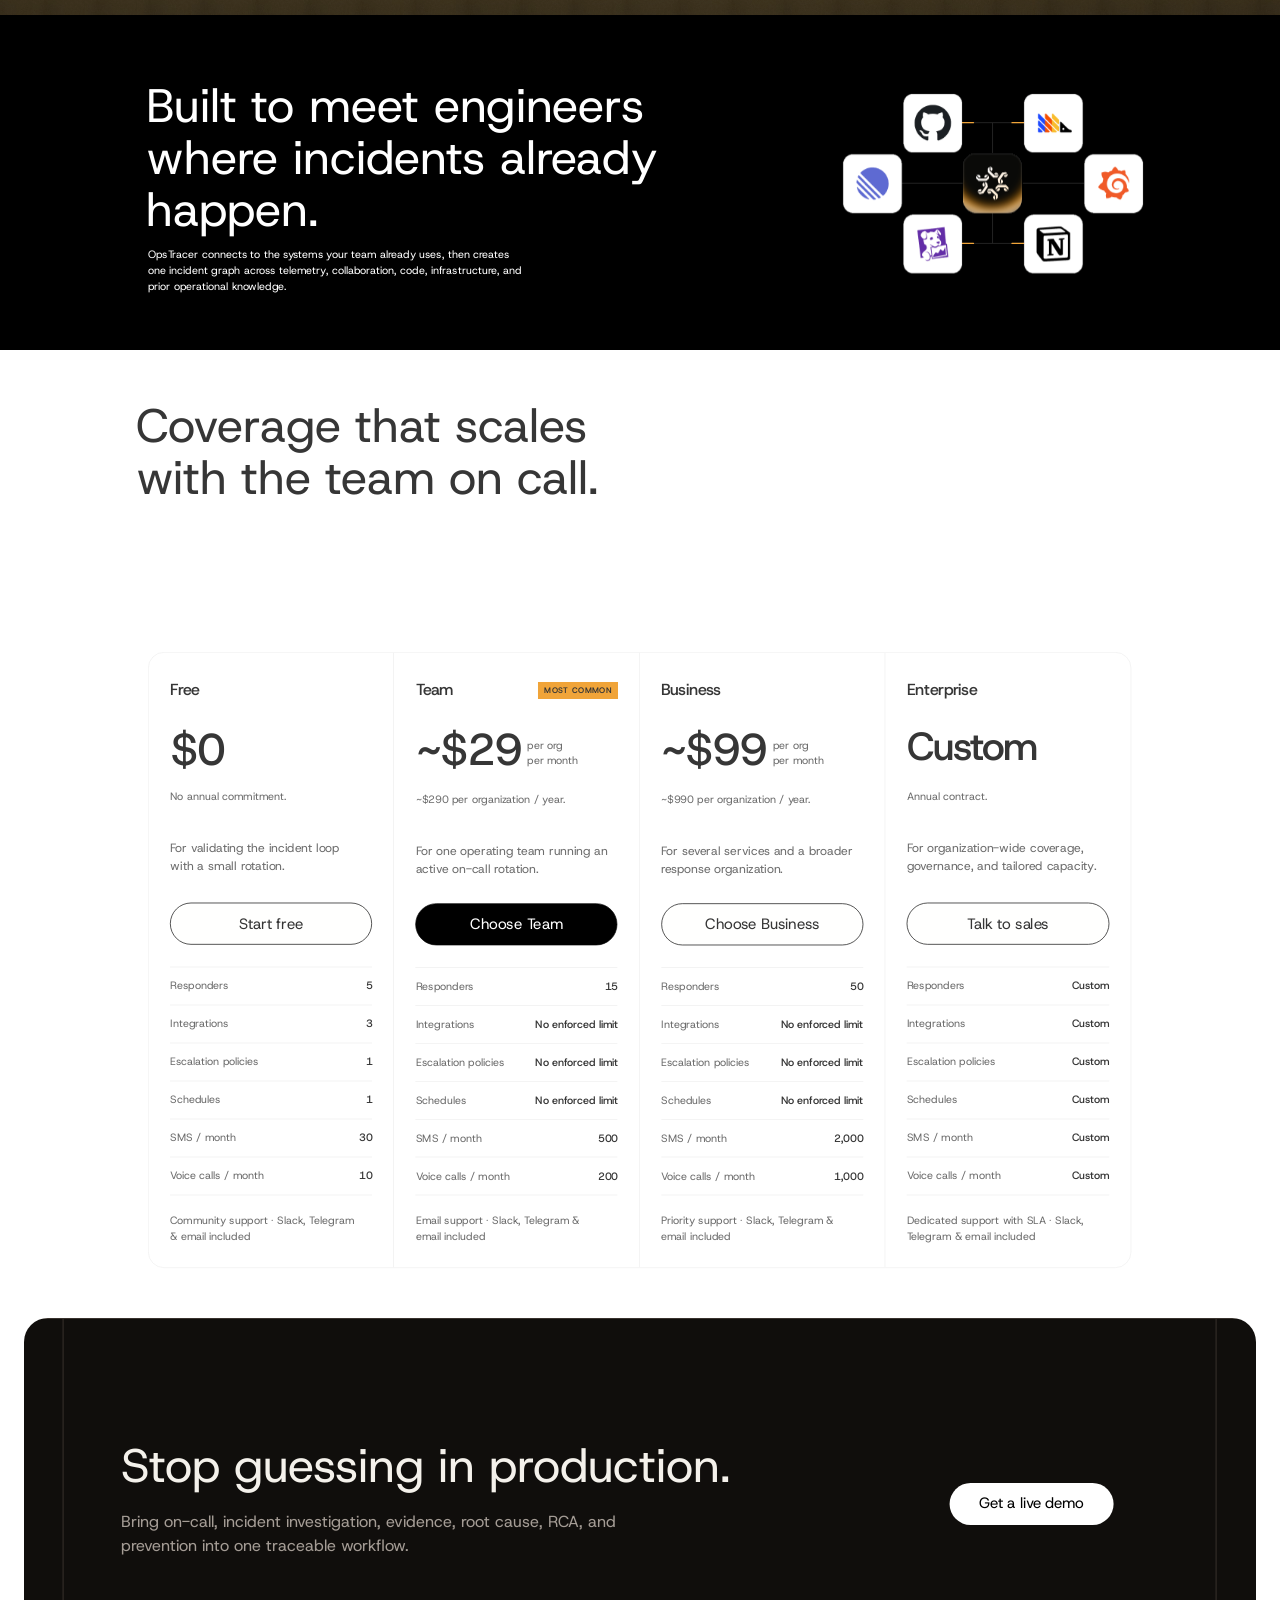
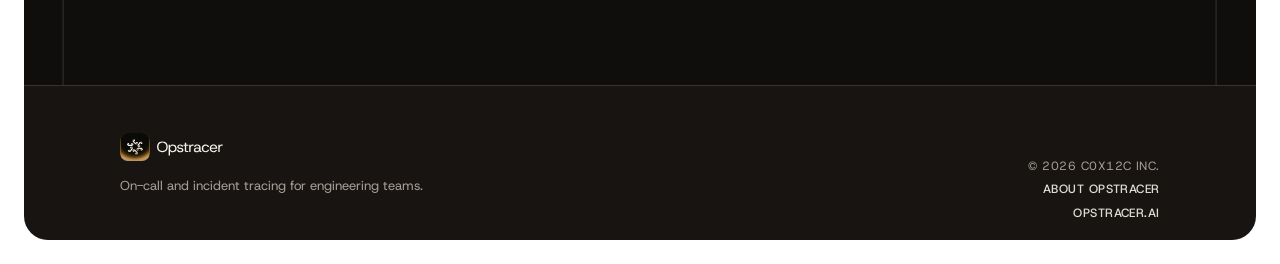
==== commit b1f637d2: "Add about us page" ====
--- a/index.html
+++ b/index.html
@@ -779,41 +779,7 @@
   .plan-price small{margin-left:auto}
 }
 
-/* ==========================================================================
-   Team — mirrors the pricing panel: same column width, hairline grid, 24px shell.
-   ========================================================================== */
 .co{font-feature-settings:"calt" 0,"liga" 0,"zero" 0;font-variant-ligatures:none}
-.team{margin-top:min(150px,7.8vw)}
-.team-head{width:var(--c-pricing-head);margin:0 auto;display:flex;align-items:flex-end;justify-content:space-between;gap:min(120px,6.25vw)}
-.team-head .h2{flex:none}
-.team-intro{width:min(560px,100%)}
-.team-intro p{font-size:16px;line-height:24px;color:var(--muted)}
-.team-grid{width:var(--c-pricing-head);margin:min(64px,3.333vw) auto 0;display:grid;grid-template-columns:repeat(4,minmax(0,1fr));gap:1px;background:var(--line);border:1px solid var(--line);border-radius:24px;overflow:hidden;list-style:none;padding:0}
-.tm{background:#fff;padding:min(32px,1.667vw) min(32px,1.667vw) min(30px,1.563vw)}
-.tm-ph{margin:0;aspect-ratio:1;border-radius:12px;overflow:hidden;background:var(--surface)}
-.tm-ph img{display:block;width:100%;height:100%;object-fit:cover;transition:transform .7s cubic-bezier(.22,1,.36,1)}
-.tm h3{margin-top:22px;font-weight:500;font-size:22px;line-height:28px;letter-spacing:-.44px;color:var(--text)}
-.tm p{margin-top:6px;font-family:var(--f-sans);font-weight:500;font-size:12px;line-height:16px;letter-spacing:.48px;text-transform:uppercase;color:var(--soft)}
-@media (hover:hover){
-  .tm:hover .tm-ph img{transform:scale(1.03)}
-}
-@media (prefers-reduced-motion:reduce){.tm-ph img{transition:none}.tm:hover .tm-ph img{transform:none}}
-@media (max-width:1366px){
-  .team-head{flex-direction:column;align-items:flex-start;gap:20px}
-}
-@media (max-width:1099px){
-  .team{margin-top:88px}
-  .team-head,.team-grid{width:auto;margin-inline:20px}
-  .team-grid{margin-top:40px;grid-template-columns:repeat(3,minmax(0,1fr))}
-  .tm{padding:20px 20px 22px}
-}
-@media (max-width:700px){
-  .team-grid{grid-template-columns:repeat(2,minmax(0,1fr));border-radius:18px}
-  .tm{padding:14px 14px 18px}
-  .tm-ph{border-radius:8px}
-  .tm h3{margin-top:14px;font-size:17px;line-height:22px;letter-spacing:-.2px}
-  .tm p{font-size:11px;letter-spacing:.4px}
-}
 </style>
 </head>
 <body>
@@ -823,13 +789,13 @@
 <header class="nav">
   <a class="nav-logo" href="#" aria-label="OpsTracer home"><img src="assets/figma/logo.svg" alt="OpsTracer" width="115" height="32"></a>
   <nav class="nav-links" aria-label="Primary">
-    <a href="#use-cases">Use cases</a>
+    <a href="#product">Home</a>
     <a href="#pillars">How it works</a>
     <a href="#audit">Auditable AI</a>
     <a href="#evidence">RCA</a>
     <a href="#integrations">Integrations</a>
     <a href="#pricing">Pricing</a>
-    <a href="#team">Team</a>
+    <a href="about/">About</a>
   </nav>
   <div class="nav-cta">
     <a class="btn btn-sm btn-gray" href="mailto:hello@opstracer.ai">Talk to us</a>
@@ -1388,58 +1354,6 @@
 </section>
 
 <!-- ============ CTA + FOOTER (152:7556) ============ -->
-<!-- ============ TEAM ============ -->
-<section class="team" id="team">
-  <div class="team-head">
-    <h2 class="h2 rv">The people behind <br>the pager.</h2>
-    <div class="team-intro rv">
-      <p>OpsTracer is built by a small engineering team at <span class="co">c0x12c&nbsp;Inc.</span> No faceless vendor: the people below design, ship, and support every part of the product on this page.</p>
-    </div>
-  </div>
-  <ul class="team-grid rv">
-    <li class="tm">
-      <figure class="tm-ph"><img src="assets/team/chan-nguyen.jpg" alt="Chan Nguyen" width="480" height="480" loading="lazy" decoding="async"></figure>
-      <h3>Chan Nguyen</h3>
-      <p>Founder &amp; CEO</p>
-    </li>
-    <li class="tm">
-      <figure class="tm-ph"><img src="assets/team/khanh-nguyen.jpg" alt="Khanh Nguyen" width="480" height="480" loading="lazy" decoding="async"></figure>
-      <h3>Khanh Nguyen</h3>
-      <p>Engineering</p>
-    </li>
-    <li class="tm">
-      <figure class="tm-ph"><img src="assets/team/tuan-doan.jpg" alt="Tuan Doan" width="480" height="480" loading="lazy" decoding="async"></figure>
-      <h3>Tuan Doan</h3>
-      <p>Engineering</p>
-    </li>
-    <li class="tm">
-      <figure class="tm-ph"><img src="assets/team/khoa-dang-huynh.jpg" alt="Khoa Dang Huynh" width="480" height="480" loading="lazy" decoding="async"></figure>
-      <h3>Khoa Dang Huynh</h3>
-      <p>Engineering</p>
-    </li>
-    <li class="tm">
-      <figure class="tm-ph"><img src="assets/team/truc-le.jpg" alt="Truc Le" width="480" height="480" loading="lazy" decoding="async"></figure>
-      <h3>Truc Le</h3>
-      <p>Engineering</p>
-    </li>
-    <li class="tm">
-      <figure class="tm-ph"><img src="assets/team/nguyen-dang.jpg" alt="Nguyen Dang" width="480" height="480" loading="lazy" decoding="async"></figure>
-      <h3>Nguyen Dang</h3>
-      <p>Engineering</p>
-    </li>
-    <li class="tm">
-      <figure class="tm-ph"><img src="assets/team/huy-che.jpg" alt="Huy Che" width="480" height="480" loading="lazy" decoding="async"></figure>
-      <h3>Huy Che</h3>
-      <p>Engineering</p>
-    </li>
-    <li class="tm">
-      <figure class="tm-ph"><img src="assets/team/anh-le.jpg" alt="Anh Le" width="480" height="480" loading="lazy" decoding="async"></figure>
-      <h3>Anh Le</h3>
-      <p>Engineering</p>
-    </li>
-  </ul>
-</section>
-
 <div class="end" id="contact">
   <section class="cta">
     <div class="cta-in">
@@ -1457,6 +1371,7 @@
     </div>
     <div class="foot-r">
       <p>&copy; 2026 <span class="co">c0x12c Inc.</span></p>
+      <a href="about/">About OpsTracer</a>
       <a href="https://opstracer.ai">opstracer.ai</a>
     </div>
   </footer>
@@ -1763,7 +1678,7 @@
   window.addEventListener('scroll',function(){onScroll(window.scrollY);},{passive:true});
   /* Nav: underline the link for the section currently under the header. */
   var links=[].slice.call(document.querySelectorAll('.nav-links a'));
-  var owner={'product':null,'pillars':'#pillars','use-cases':'#use-cases','audit':'#audit','evidence':'#evidence','integrations':'#integrations','pricing':'#pricing','team':'#team'};
+  var owner={'product':'#product','pillars':'#pillars','use-cases':null,'audit':'#audit','evidence':'#evidence','integrations':'#integrations','pricing':'#pricing'};
   var secs=Object.keys(owner).map(function(id){return document.getElementById(id);}).filter(Boolean);
   var traced=document.querySelector('section.traced'); if(traced){traced.dataset.nav='#pillars';secs.push(traced);}
   var ticking=false;
